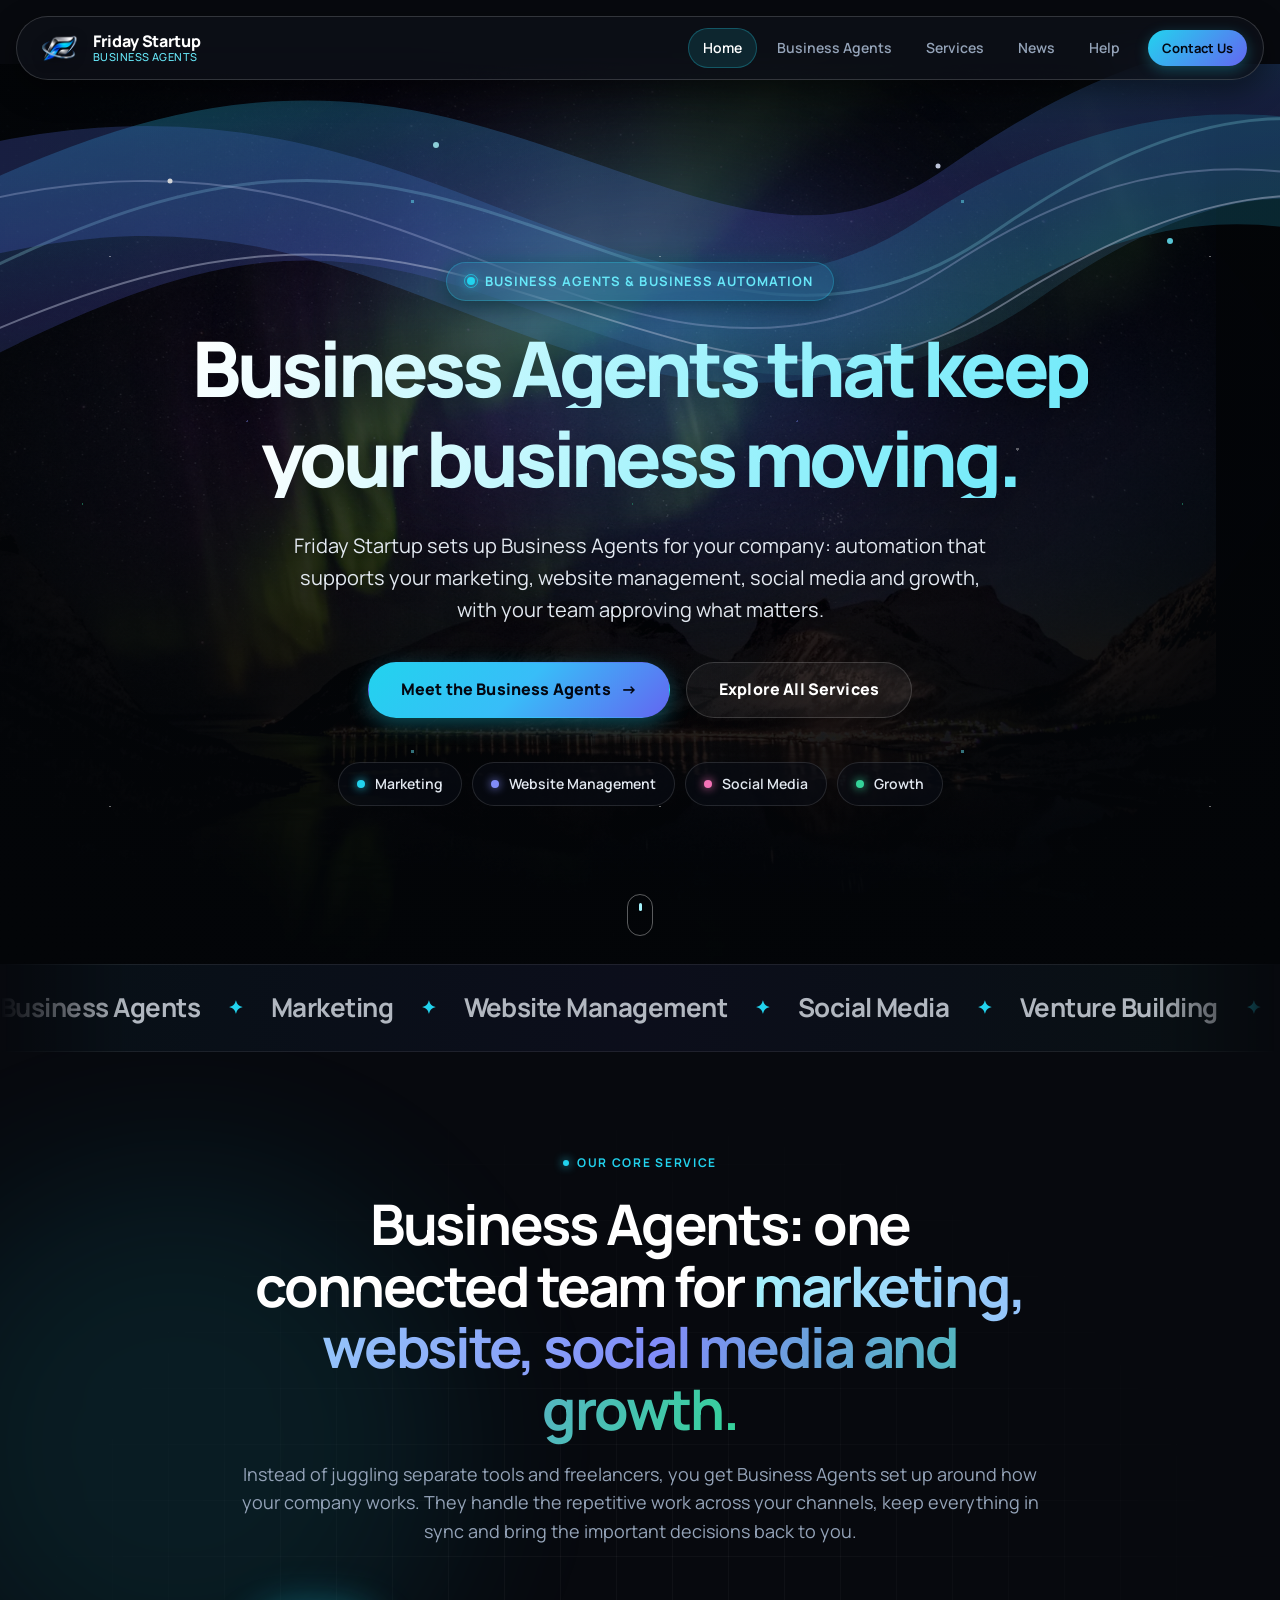
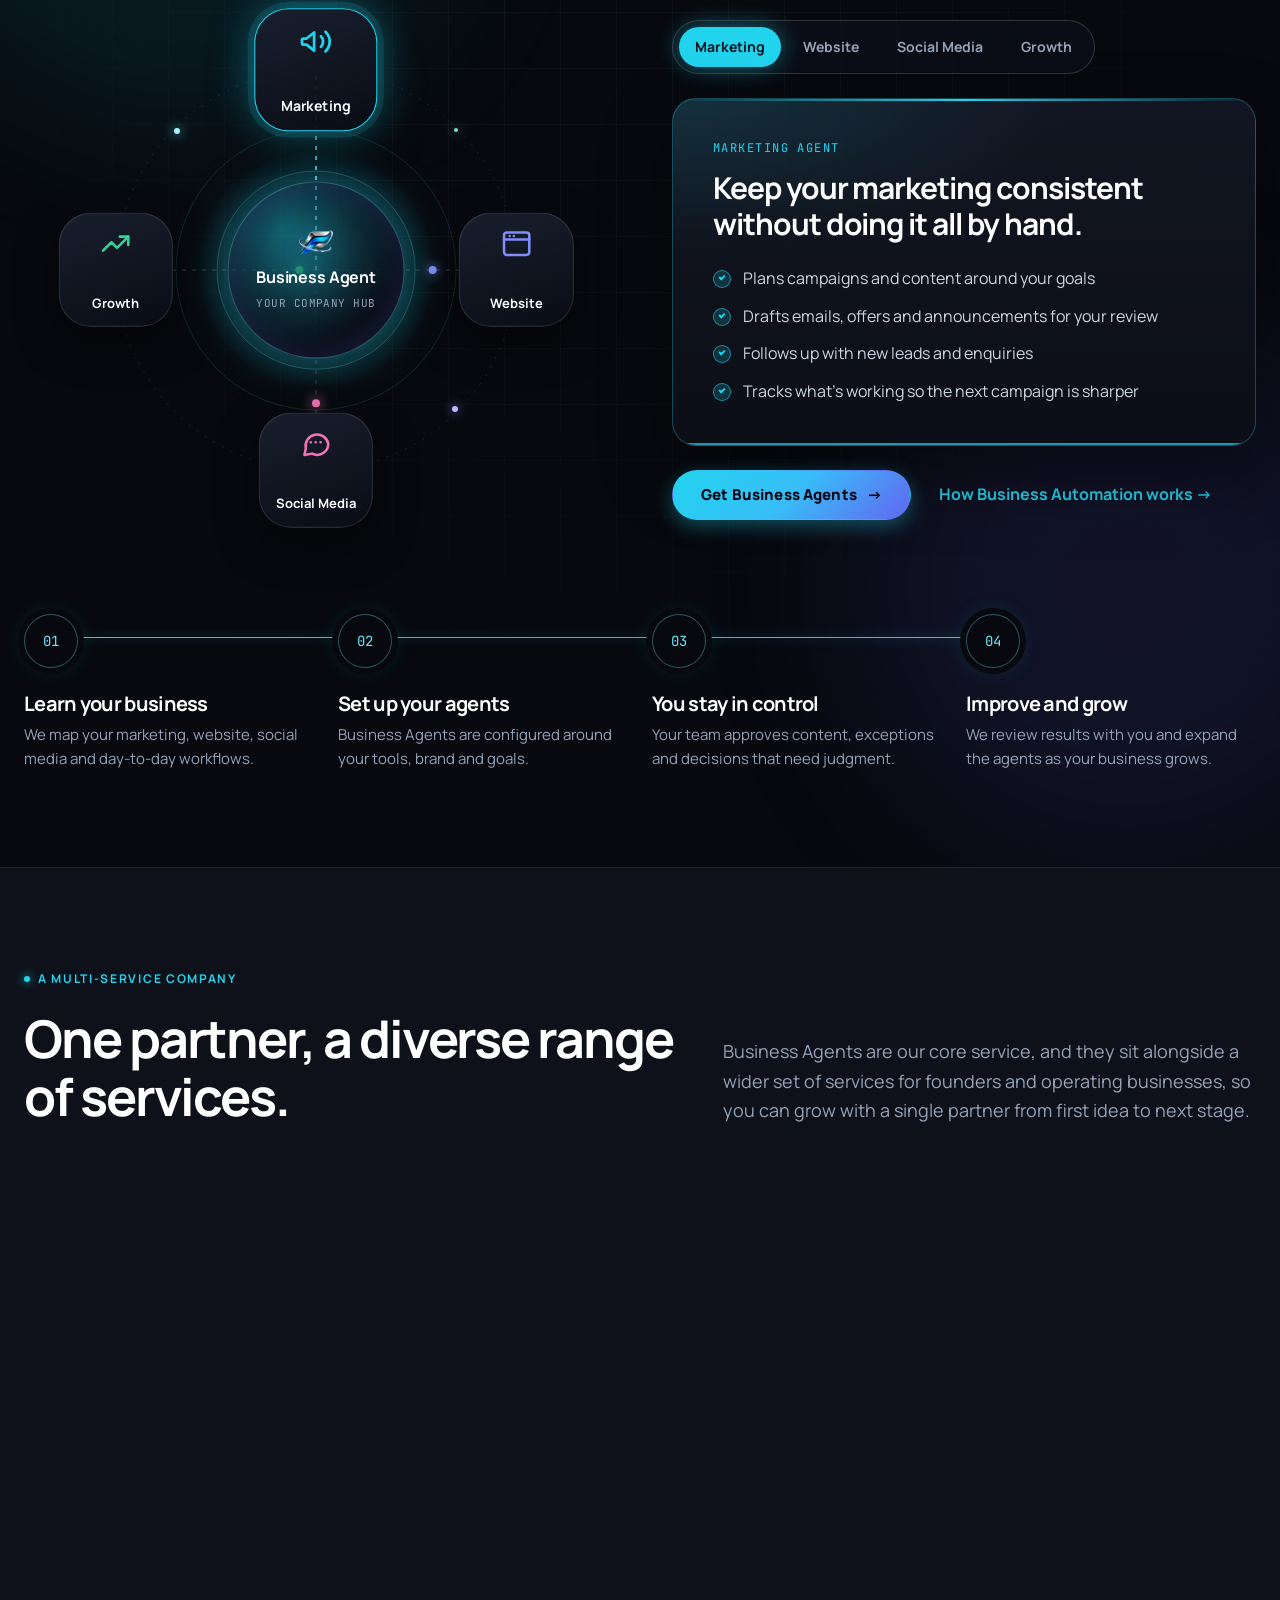
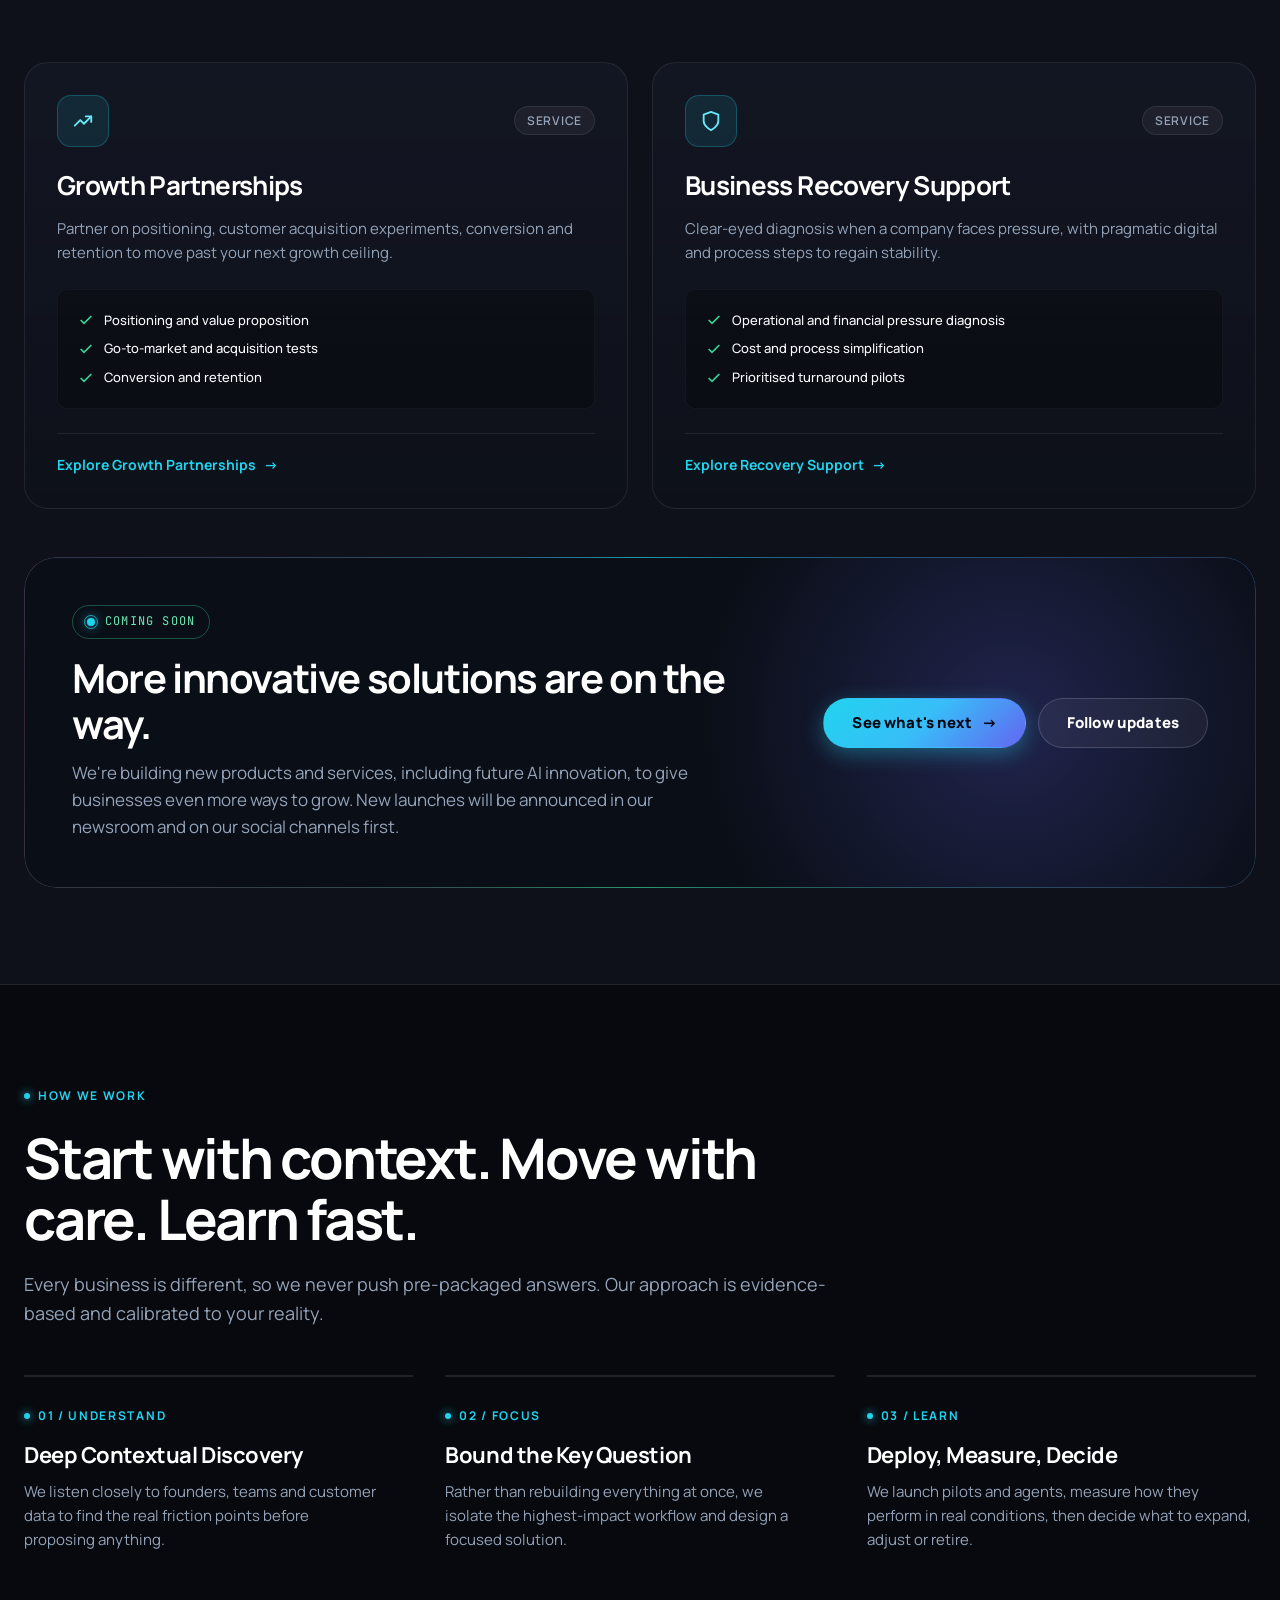
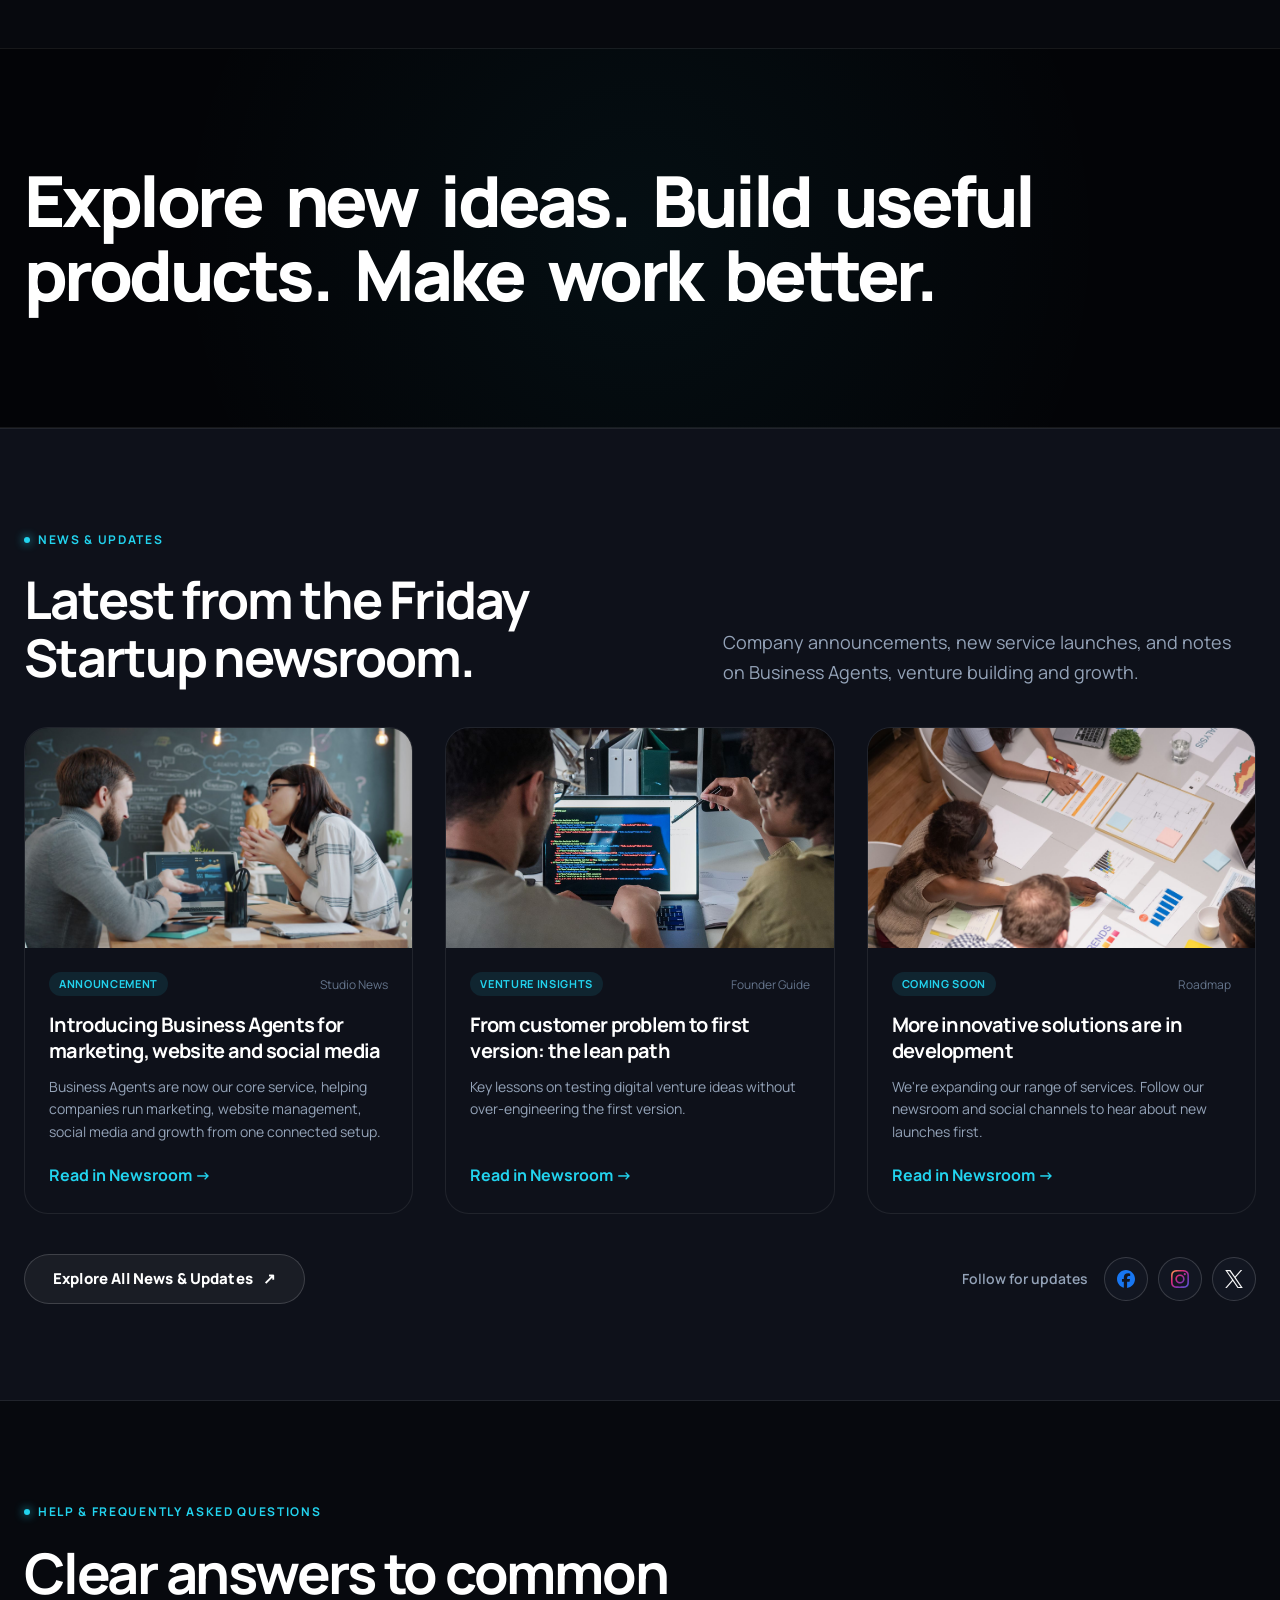
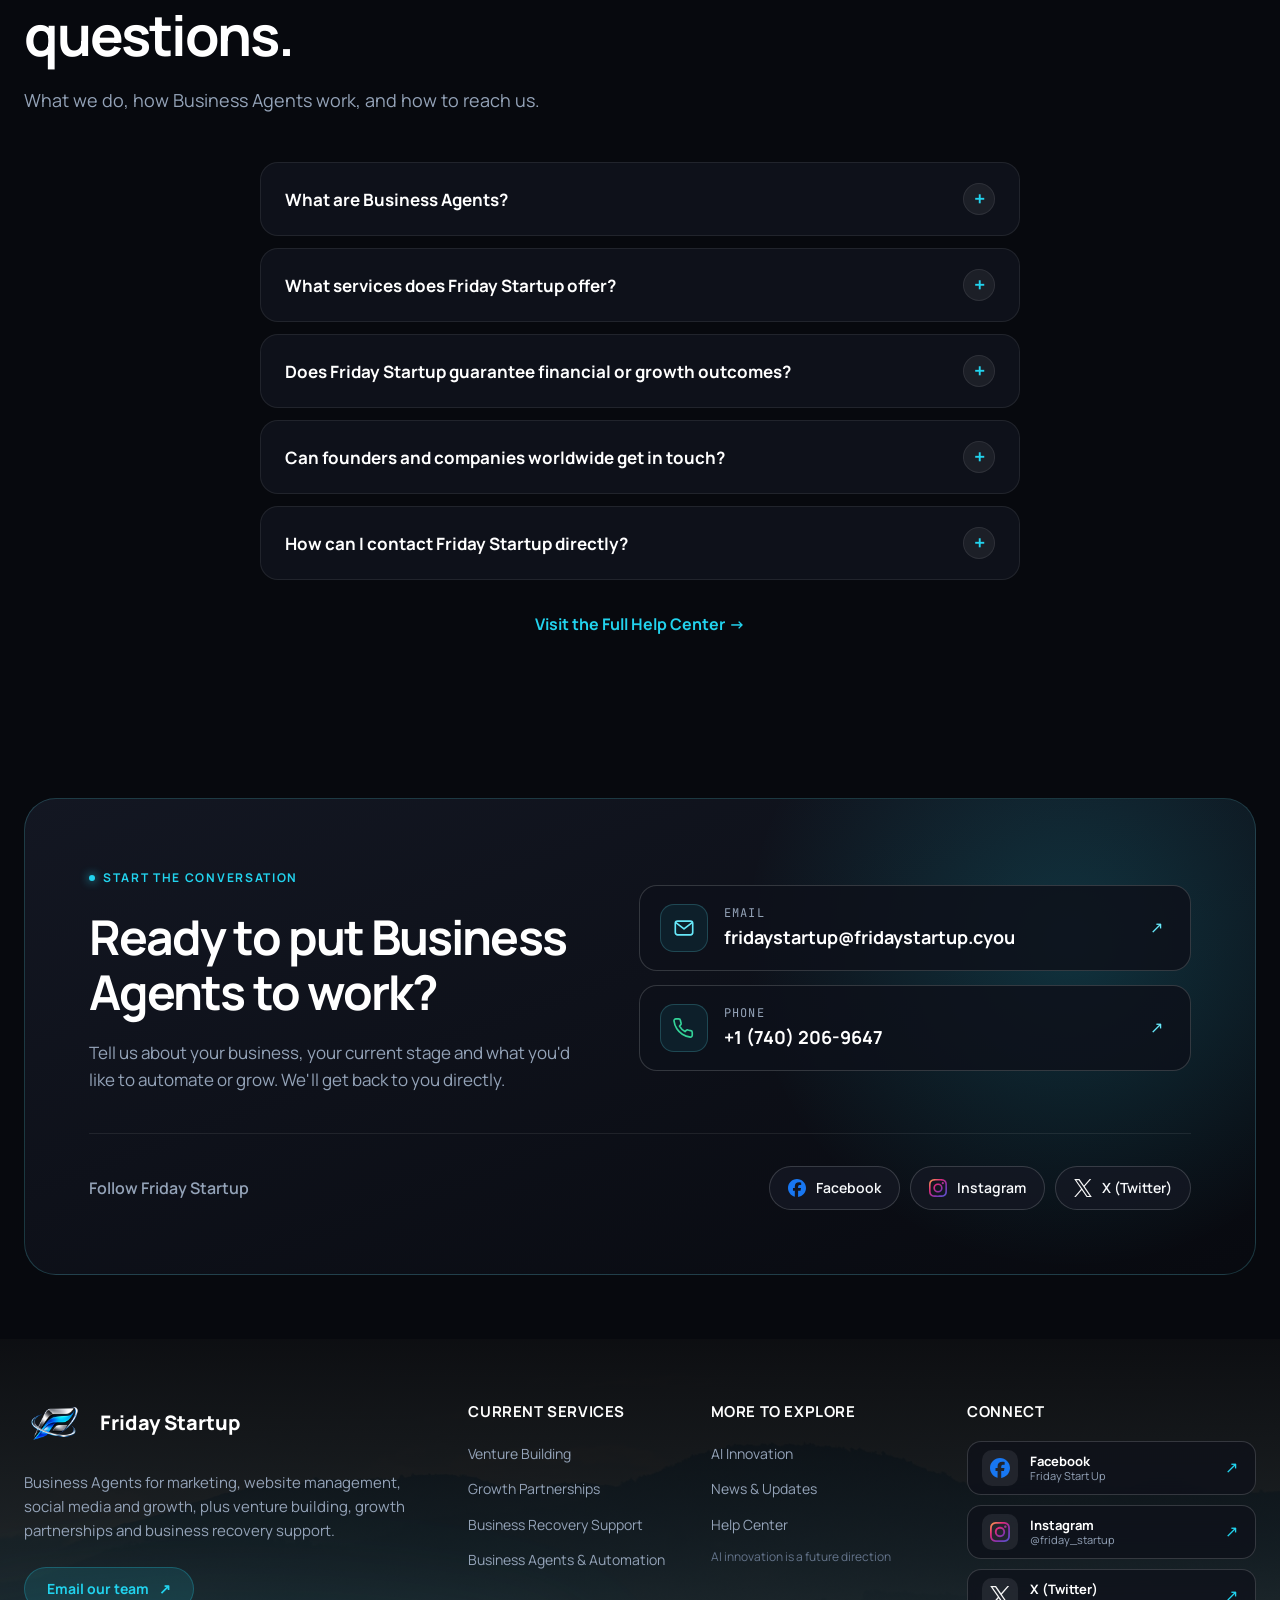
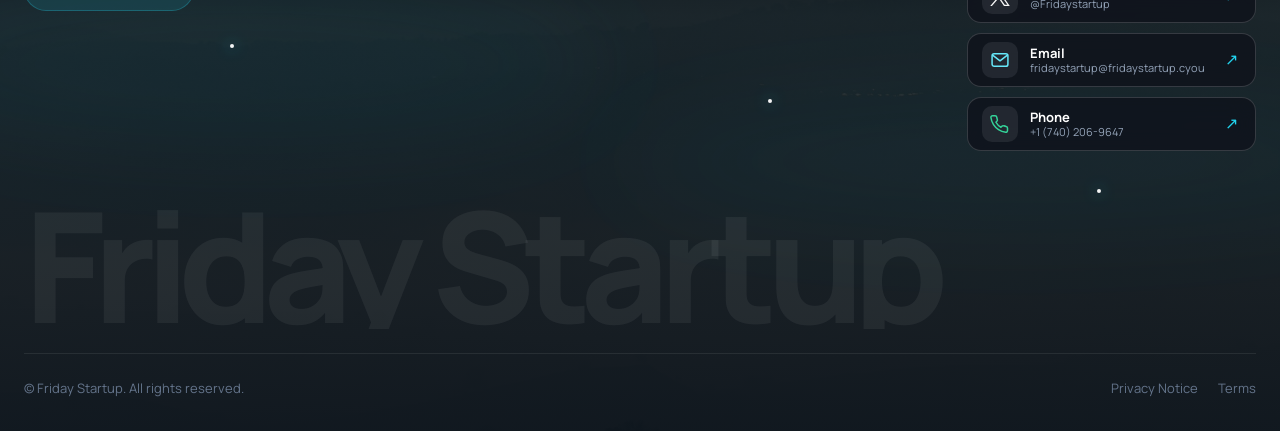
==== index.html @ 99541a72 "Refresh homepage with Business Agents section, premium motion, contact and news updates - New Busine" ====
<!doctype html>
<html lang="en">
<head>
  <meta charset="utf-8">
  <meta name="viewport" content="width=device-width, initial-scale=1">
  <meta name="description" content="Friday Startup provides Business Agents and business automation for marketing, website management, social media and growth, alongside venture building, growth partnerships and business recovery support.">
  <meta name="robots" content="index,follow,max-image-preview:large">
  <meta name="google-site-verification" content="KWip8DbLKK0skd1-gpp5TCPosyaiPIX7S8q-5PVyUa8" />
  <link rel="canonical" href="https://www.fridaystartup.cyou/">
  <link rel="icon" type="image/png" sizes="512x512" href="/assets/friday-startup-favicon-512.png">
  <link rel="preload" as="image" href="/assets/friday-startup-aurora-horizon.webp">
  <link rel="stylesheet" href="/assets/css/site.css">
  <link rel="stylesheet" href="/assets/css/aurora-hero.css">
  <link rel="stylesheet" href="/assets/css/premium.css">
  <title>Friday Startup | Business Agents, Automation and Growth Services</title>
  
  <meta property="og:type" content="website">
  <meta property="og:site_name" content="Friday Startup">
  <meta property="og:title" content="Friday Startup | Business Agents, Automation and Growth Services">
  <meta property="og:description" content="Friday Startup provides Business Agents and business automation for marketing, website management, social media and growth, alongside venture building, growth partnerships and business recovery support.">
  <meta property="og:url" content="https://www.fridaystartup.cyou/">
  <meta property="og:image" content="https://www.fridaystartup.cyou/assets/friday-startup-aurora-horizon.webp">
  <meta property="og:image:width" content="1920">
  <meta property="og:image:height" content="1280">
  <meta property="og:image:alt" content="Aurora horizon over snow mountain landscape at night">
  
  <meta name="twitter:card" content="summary_large_image">
  <meta name="twitter:title" content="Friday Startup | Business Agents, Automation and Growth Services">
  <meta name="twitter:description" content="Friday Startup provides Business Agents and business automation for marketing, website management, social media and growth, alongside venture building, growth partnerships and business recovery support.">
  <meta name="twitter:image" content="https://www.fridaystartup.cyou/assets/friday-startup-aurora-horizon.webp">

  <script type="application/ld+json">
  {
    "@context": "https://schema.org",
    "@type": "Organization",
    "@id": "https://www.fridaystartup.cyou/#organization",
    "name": "Friday Startup",
    "url": "https://www.fridaystartup.cyou/",
    "logo": "https://www.fridaystartup.cyou/assets/friday-startup-emblem-lossless.webp",
    "email": "fridaystartup@fridaystartup.cyou",
    "telephone": "+1-740-206-9647",
    "sameAs": [
      "https://www.facebook.com/share/1BN3iJyHXs/",
      "https://instagram.com/friday_startup?obrf=MWU1YmhocDRiYWo2aw%3D%3D",
      "https://x.com/Fridaystartup"
    ],
    "description": "Friday Startup is a multi-service company. Its core service is Business Agents and business automation for marketing, website management, social media and growth. It also offers venture building, growth partnerships and business recovery support, and is developing more innovative solutions including AI innovation."
  }
  </script>
  <script type="application/ld+json">
  {
    "@context": "https://schema.org",
    "@type": "WebSite",
    "@id": "https://www.fridaystartup.cyou/#website",
    "url": "https://www.fridaystartup.cyou/",
    "name": "Friday Startup",
    "publisher": {"@id": "https://www.fridaystartup.cyou/#organization"}
  }
  </script>
</head>
<body>
  <a class="skip-link" href="#main">Skip to main content</a>

  <div class="scroll-progress" aria-hidden="true"><span data-scroll-progress></span></div>

  <!-- Floating Sticky Navigation -->
  <header class="site-header" data-site-header>
    <a class="brand" href="/" aria-label="Friday Startup home">
      <img class="brand-mark" src="/assets/friday-startup-emblem-lossless.webp" width="48" height="32" alt="Friday Startup Logo">
      <span class="brand-copy">
        <span class="brand-name">Friday Startup</span>
        <span class="brand-note">Business Agents</span>
      </span>
    </a>

    <button class="menu-toggle" type="button" aria-label="Open navigation" aria-expanded="false" aria-controls="primary-nav">
      <span class="menu-lines" aria-hidden="true"></span>
    </button>

    <nav class="site-nav" id="primary-nav" aria-label="Primary navigation">
      <a href="/" aria-current="page">Home</a>
      <a href="#business-agents">Business Agents</a>
      <a href="#what-we-do">Services</a>
      <a href="#news">News</a>
      <a href="/help/">Help</a>
      <a class="nav-cta-btn" href="#contact">Contact Us</a>
    </nav>
  </header>

  <main id="main">
    <!-- Cinematic Aurora Hero -->
    <section class="approved-hero aurora-hero" aria-labelledby="home-hero-title">
      <div class="aurora-scene" aria-hidden="true">
        <img class="aurora-photo" src="/assets/friday-startup-aurora-horizon.webp" width="1920" height="1280" alt="" fetchpriority="high" decoding="async">
        <span class="aurora-shade"></span>
        <span class="aurora-glow-orb"></span>
        <span class="aurora-ambient-particles"></span>
        <svg class="aurora-art" viewBox="0 0 1440 900" preserveAspectRatio="xMidYMid slice" focusable="false">
          <defs>
            <linearGradient id="auroraGrad1" x1="0%" y1="0%" x2="100%" y2="100%">
              <stop offset="0%" stop-color="#22d3ee" stop-opacity="0.35"/>
              <stop offset="50%" stop-color="#6366f1" stop-opacity="0.25"/>
              <stop offset="100%" stop-color="#34d399" stop-opacity="0.15"/>
            </linearGradient>
            <linearGradient id="auroraGrad2" x1="0%" y1="0%" x2="100%" y2="0%">
              <stop offset="0%" stop-color="#6366f1" stop-opacity="0.3"/>
              <stop offset="100%" stop-color="#22d3ee" stop-opacity="0.2"/>
            </linearGradient>
          </defs>
          <g class="aurora-ribbon aurora-ribbon--one" fill="none">
            <path d="M-90 286C145 162 302 82 508 131s368 176 565 38 335-139 456-68" stroke="url(#auroraGrad1)" stroke-width="160" stroke-linecap="round"/>
            <path d="M-90 286C145 162 302 82 508 131s368 176 565 38 335-139 456-68" stroke="#a5f3fc" stroke-opacity="0.3" stroke-width="3" stroke-linecap="round"/>
          </g>
          <g class="aurora-ribbon aurora-ribbon--two" fill="none">
            <path d="M-110 190C150 92 298 102 478 165s354 166 550 38 339-115 520-49" stroke="url(#auroraGrad2)" stroke-width="110" stroke-linecap="round"/>
            <path d="M-110 190C150 92 298 102 478 165s354 166 550 38 339-115 520-49" stroke="#c7d2fe" stroke-opacity="0.35" stroke-width="2" stroke-linecap="round"/>
          </g>
          <g class="aurora-thread" fill="none">
            <path d="M-80 338C188 205 343 158 548 213s351 143 539 25 302-126 450-83" stroke="#e0e7ff" stroke-opacity="0.45" stroke-width="2" stroke-linecap="round"/>
          </g>
          <circle class="aurora-star aurora-star--one" cx="250" cy="117" r="2.5" fill="#f8fafc"/>
          <circle class="aurora-star aurora-star--two" cx="516" cy="81" r="3" fill="#a5f3fc"/>
          <circle class="aurora-star aurora-star--three" cx="1018" cy="102" r="2.5" fill="#e0e7ff"/>
          <circle class="aurora-star aurora-star--four" cx="1250" cy="177" r="3" fill="#67e8f9"/>
        </svg>
      </div>

      <div class="aurora-copy hero-intro">
        <div class="aurora-badge hero-rise" style="--d:0">
          <span class="aurora-badge__dot"></span>
          <span>Business Agents &amp; Business Automation</span>
        </div>
        <h1 class="hero-title" id="home-hero-title">
          <span class="hero-line"><span class="hero-rise text-gradient-accent" style="--d:1">Business Agents that keep</span></span>
          <span class="hero-line"><span class="hero-rise text-gradient-accent" style="--d:2">your business moving.</span></span>
        </h1>
        <p class="aurora-lede hero-rise" style="--d:3">
          Friday Startup sets up Business Agents for your company: automation that supports your marketing, website management, social media and growth, with your team approving what matters.
        </p>
        <div class="aurora-actions hero-rise" style="--d:4">
          <a class="button aurora-cta magnetic" href="#business-agents">
            <span>Meet the Business Agents</span>
            <span aria-hidden="true">→</span>
          </a>
          <a class="button button--quiet aurora-cta" href="#what-we-do">
            <span>Explore All Services</span>
          </a>
        </div>

        <ul class="hero-agent-chips hero-rise" style="--d:5" aria-label="Business Agent focus areas">
          <li><span class="chip-dot" style="--c:#22d3ee"></span>Marketing</li>
          <li><span class="chip-dot" style="--c:#818cf8"></span>Website Management</li>
          <li><span class="chip-dot" style="--c:#f472b6"></span>Social Media</li>
          <li><span class="chip-dot" style="--c:#34d399"></span>Growth</li>
        </ul>
      </div>

      <a class="hero-scroll-cue" href="#business-agents" aria-label="Scroll to Business Agents">
        <span></span>
      </a>
    </section>

    <!-- Services marquee -->
    <div class="marquee" aria-hidden="true">
      <div class="marquee__track">
        <span>Business Agents</span><i>✦</i><span>Marketing</span><i>✦</i><span>Website Management</span><i>✦</i><span>Social Media</span><i>✦</i><span>Venture Building</span><i>✦</i><span>Growth Partnerships</span><i>✦</i><span>Business Recovery</span><i>✦</i><span>Business Automation</span><i>✦</i>
        <span>Business Agents</span><i>✦</i><span>Marketing</span><i>✦</i><span>Website Management</span><i>✦</i><span>Social Media</span><i>✦</i><span>Venture Building</span><i>✦</i><span>Growth Partnerships</span><i>✦</i><span>Business Recovery</span><i>✦</i><span>Business Automation</span><i>✦</i>
      </div>
    </div>

    <!-- SECTION: Business Agents (core service) -->
    <section class="section agents-section" id="business-agents" aria-labelledby="agents-title">
      <div class="agents-bg" aria-hidden="true"><span class="agents-bg__glow agents-bg__glow--a"></span><span class="agents-bg__glow agents-bg__glow--b"></span><span class="agents-bg__grid"></span></div>
      <div class="container">
        <div class="section-heading section-heading--center reveal">
          <p class="eyebrow">Our core service</p>
          <h2 id="agents-title">Business Agents: one connected team for <span class="text-gradient-accent">marketing, website, social media and growth.</span></h2>
          <p>
            Instead of juggling separate tools and freelancers, you get Business Agents set up around how your company works. They handle the repetitive work across your channels, keep everything in sync and bring the important decisions back to you.
          </p>
        </div>

        <div class="agents-stage" data-agents>
          <!-- Orbit visual -->
          <div class="agents-orbit reveal" aria-hidden="true">
            <svg class="agents-orbit__lines" viewBox="0 0 520 520" focusable="false">
              <defs>
                <radialGradient id="coreGlow" cx="50%" cy="50%" r="50%">
                  <stop offset="0%" stop-color="#22d3ee" stop-opacity="0.55"/>
                  <stop offset="100%" stop-color="#22d3ee" stop-opacity="0"/>
                </radialGradient>
              </defs>
              <circle cx="260" cy="260" r="120" fill="url(#coreGlow)" class="orbit-core-glow"/>
              <circle cx="260" cy="260" r="200" class="orbit-ring orbit-ring--outer"/>
              <circle cx="260" cy="260" r="140" class="orbit-ring orbit-ring--inner"/>
              <path id="link-0" class="orbit-link" data-link="0" d="M260 260 L260 60"/>
              <path id="link-1" class="orbit-link" data-link="1" d="M260 260 L460 260"/>
              <path id="link-2" class="orbit-link" data-link="2" d="M260 260 L260 460"/>
              <path id="link-3" class="orbit-link" data-link="3" d="M260 260 L60 260"/>
              <circle r="4" class="orbit-pulse" style="--c:#22d3ee"><animateMotion dur="2.6s" repeatCount="indefinite" keyPoints="1;0" keyTimes="0;1" calcMode="linear"><mpath href="#link-0"/></animateMotion></circle>
              <circle r="4" class="orbit-pulse" style="--c:#818cf8"><animateMotion dur="2.6s" begin="0.65s" repeatCount="indefinite"><mpath href="#link-1"/></animateMotion></circle>
              <circle r="4" class="orbit-pulse" style="--c:#f472b6"><animateMotion dur="2.6s" begin="1.3s" repeatCount="indefinite" keyPoints="1;0" keyTimes="0;1" calcMode="linear"><mpath href="#link-2"/></animateMotion></circle>
              <circle r="4" class="orbit-pulse" style="--c:#34d399"><animateMotion dur="2.6s" begin="1.95s" repeatCount="indefinite"><mpath href="#link-3"/></animateMotion></circle>
            </svg>
            <div class="orbit-spinner"><span></span><span></span><span></span></div>
            <div class="orbit-core">
              <img src="/assets/friday-startup-emblem-lossless.webp" width="60" height="40" alt="">
              <strong>Business Agent</strong>
              <span>Your company hub</span>
            </div>
            <button type="button" class="orbit-node orbit-node--top" data-agent-node="0" tabindex="-1" style="--c:#22d3ee">
              <svg viewBox="0 0 24 24"><path d="M3 11v2a1 1 0 0 0 1 1h2l5 4V6L6 10H4a1 1 0 0 0-1 1z"/><path d="M15.5 8.5a5 5 0 0 1 0 7M18.5 5.5a9 9 0 0 1 0 13"/></svg>
              <span>Marketing</span>
            </button>
            <button type="button" class="orbit-node orbit-node--right" data-agent-node="1" tabindex="-1" style="--c:#818cf8">
              <svg viewBox="0 0 24 24"><rect x="3" y="4" width="18" height="16" rx="2"/><path d="M3 9h18M7 6.5h.01M10 6.5h.01"/></svg>
              <span>Website</span>
            </button>
            <button type="button" class="orbit-node orbit-node--bottom" data-agent-node="2" tabindex="-1" style="--c:#f472b6">
              <svg viewBox="0 0 24 24"><path d="M21 12a8 8 0 0 1-11.6 7.1L4 20l1-4.6A8 8 0 1 1 21 12z"/><path d="M8.5 11h.01M12 11h.01M15.5 11h.01"/></svg>
              <span>Social Media</span>
            </button>
            <button type="button" class="orbit-node orbit-node--left" data-agent-node="3" tabindex="-1" style="--c:#34d399">
              <svg viewBox="0 0 24 24"><path d="M3 17l6-6 4 4 8-8"/><path d="M15 7h6v6"/></svg>
              <span>Growth</span>
            </button>
          </div>

          <!-- Agent detail tabs -->
          <div class="agents-panel reveal">
            <div class="agents-tabs" role="tablist" aria-label="Business Agent types">
              <button type="button" role="tab" id="agent-tab-0" aria-controls="agent-panel-0" aria-selected="true" data-agent-tab="0" style="--c:#22d3ee">Marketing</button>
              <button type="button" role="tab" id="agent-tab-1" aria-controls="agent-panel-1" aria-selected="false" tabindex="-1" data-agent-tab="1" style="--c:#818cf8">Website</button>
              <button type="button" role="tab" id="agent-tab-2" aria-controls="agent-panel-2" aria-selected="false" tabindex="-1" data-agent-tab="2" style="--c:#f472b6">Social Media</button>
              <button type="button" role="tab" id="agent-tab-3" aria-controls="agent-panel-3" aria-selected="false" tabindex="-1" data-agent-tab="3" style="--c:#34d399">Growth</button>
            </div>

            <div class="agents-cards">
              <article class="agent-card is-active" role="tabpanel" id="agent-panel-0" aria-labelledby="agent-tab-0" data-agent-panel="0" style="--c:#22d3ee">
                <p class="agent-card__kicker">Marketing Agent</p>
                <h3>Keep your marketing consistent without doing it all by hand.</h3>
                <ul>
                  <li>Plans campaigns and content around your goals</li>
                  <li>Drafts emails, offers and announcements for your review</li>
                  <li>Follows up with new leads and enquiries</li>
                  <li>Tracks what's working so the next campaign is sharper</li>
                </ul>
              </article>
              <article class="agent-card" role="tabpanel" id="agent-panel-1" aria-labelledby="agent-tab-1" data-agent-panel="1" style="--c:#818cf8" hidden>
                <p class="agent-card__kicker">Website Agent</p>
                <h3>A website that stays current, fast and ready for customers.</h3>
                <ul>
                  <li>Keeps pages, offers and business details up to date</li>
                  <li>Publishes news, updates and new content</li>
                  <li>Routes website enquiries to the right person</li>
                  <li>Watches for broken pages and performance issues</li>
                </ul>
              </article>
              <article class="agent-card" role="tabpanel" id="agent-panel-2" aria-labelledby="agent-tab-2" data-agent-panel="2" style="--c:#f472b6" hidden>
                <p class="agent-card__kicker">Social Media Agent</p>
                <h3>Show up on every platform, on schedule and on brand.</h3>
                <ul>
                  <li>Prepares and schedules posts across your platforms</li>
                  <li>Keeps your voice and visuals consistent</li>
                  <li>Flags comments and messages that need a reply</li>
                  <li>Summarises engagement in plain language</li>
                </ul>
              </article>
              <article class="agent-card" role="tabpanel" id="agent-panel-3" aria-labelledby="agent-tab-3" data-agent-panel="3" style="--c:#34d399" hidden>
                <p class="agent-card__kicker">Growth Agent</p>
                <h3>Connect everything so your business can keep growing.</h3>
                <ul>
                  <li>Brings marketing, website and social activity into one view</li>
                  <li>Spots repetitive work that can be automated next</li>
                  <li>Prepares regular reports for decision-making</li>
                  <li>Helps you test new channels and ideas with care</li>
                </ul>
              </article>
            </div>

            <div class="agents-panel__foot">
              <a class="button magnetic" href="#contact"><span>Get Business Agents</span><span aria-hidden="true">→</span></a>
              <a class="text-link" href="/business-automation/">How Business Automation works →</a>
            </div>
          </div>
        </div>

        <!-- How it works -->
        <div class="agents-steps" data-steps>
          <div class="agents-steps__line" aria-hidden="true"><span></span></div>
          <article class="agents-step reveal" style="--i:0">
            <span class="agents-step__num">01</span>
            <h3>Learn your business</h3>
            <p>We map your marketing, website, social media and day-to-day workflows.</p>
          </article>
          <article class="agents-step reveal" style="--i:1">
            <span class="agents-step__num">02</span>
            <h3>Set up your agents</h3>
            <p>Business Agents are configured around your tools, brand and goals.</p>
          </article>
          <article class="agents-step reveal" style="--i:2">
            <span class="agents-step__num">03</span>
            <h3>You stay in control</h3>
            <p>Your team approves content, exceptions and decisions that need judgment.</p>
          </article>
          <article class="agents-step reveal" style="--i:3">
            <span class="agents-step__num">04</span>
            <h3>Improve and grow</h3>
            <p>We review results with you and expand the agents as your business grows.</p>
          </article>
        </div>
      </div>
    </section>

    <!-- SECTION: Diverse services -->
    <section class="section section--surface" id="what-we-do" aria-labelledby="services-title">
      <div class="container">
        <div class="intro-copy reveal">
          <div>
            <p class="eyebrow">A multi-service company</p>
            <h2 id="services-title">One partner, a diverse range of services.</h2>
          </div>
          <p>
            Business Agents are our core service, and they sit alongside a wider set of services for founders and operating businesses, so you can grow with a single partner from first idea to next stage.
          </p>
        </div>

        <div class="what-we-do-grid">
          <article class="work-card work-card--featured spotlight reveal" style="--i:0">
            <div class="work-card__header">
              <div class="work-card__icon" aria-hidden="true">
                <svg width="22" height="22" viewBox="0 0 24 24" fill="none" stroke="currentColor" stroke-width="2" stroke-linecap="round" stroke-linejoin="round"><path d="M13 2 3 14h9l-1 8 10-12h-9l1-8z"/></svg>
              </div>
              <span class="work-card__badge work-card__badge--core">Core Service</span>
            </div>
            <h3>Business Agents &amp; Automation</h3>
            <p>
              Business Agents for marketing, website management, social media and growth, scoped around your workflows with people involved in decisions that need judgment.
            </p>
            <div class="work-card__deliverables">
              <div class="work-card__deliverable-item"><svg width="16" height="16" viewBox="0 0 24 24" fill="none" stroke="currentColor" stroke-width="2.5"><polyline points="20 6 9 17 4 12"/></svg><span>Marketing, website and social media agents</span></div>
              <div class="work-card__deliverable-item"><svg width="16" height="16" viewBox="0 0 24 24" fill="none" stroke="currentColor" stroke-width="2.5"><polyline points="20 6 9 17 4 12"/></svg><span>Workflow automation with human review</span></div>
              <div class="work-card__deliverable-item"><svg width="16" height="16" viewBox="0 0 24 24" fill="none" stroke="currentColor" stroke-width="2.5"><polyline points="20 6 9 17 4 12"/></svg><span>Ongoing improvement as you grow</span></div>
            </div>
            <a class="work-card__action" href="/business-automation/"><span>Explore Business Automation</span><span aria-hidden="true">→</span></a>
          </article>

          <article class="work-card spotlight reveal" style="--i:1">
            <div class="work-card__header">
              <div class="work-card__icon" aria-hidden="true">
                <svg width="22" height="22" viewBox="0 0 24 24" fill="none" stroke="currentColor" stroke-width="2" stroke-linecap="round" stroke-linejoin="round"><path d="M4.5 16.5c-1.5 1.3-2 5-2 5s3.7-.5 5-2c.7-.8.7-2.1-.1-2.9a2.2 2.2 0 0 0-2.9-.1z"/><path d="m12 15-3-3a22 22 0 0 1 2-4A12.9 12.9 0 0 1 22 2c0 2.7-.8 7.5-6 11a22.4 22.4 0 0 1-4 2z"/></svg>
              </div>
              <span class="work-card__badge">Service</span>
            </div>
            <h3>Venture Building</h3>
            <p>Turn ideas into validated digital products, starting with real customer problems and a lean first version.</p>
            <div class="work-card__deliverables">
              <div class="work-card__deliverable-item"><svg width="16" height="16" viewBox="0 0 24 24" fill="none" stroke="currentColor" stroke-width="2.5"><polyline points="20 6 9 17 4 12"/></svg><span>Customer problem discovery</span></div>
              <div class="work-card__deliverable-item"><svg width="16" height="16" viewBox="0 0 24 24" fill="none" stroke="currentColor" stroke-width="2.5"><polyline points="20 6 9 17 4 12"/></svg><span>MVP prototyping and architecture</span></div>
              <div class="work-card__deliverable-item"><svg width="16" height="16" viewBox="0 0 24 24" fill="none" stroke="currentColor" stroke-width="2.5"><polyline points="20 6 9 17 4 12"/></svg><span>Launch and iteration roadmap</span></div>
            </div>
            <a class="work-card__action" href="/venture-building/"><span>Explore Venture Building</span><span aria-hidden="true">→</span></a>
          </article>

          <article class="work-card spotlight reveal" style="--i:2">
            <div class="work-card__header">
              <div class="work-card__icon" aria-hidden="true">
                <svg width="22" height="22" viewBox="0 0 24 24" fill="none" stroke="currentColor" stroke-width="2" stroke-linecap="round" stroke-linejoin="round"><path d="M3 17l6-6 4 4 8-8"/><path d="M15 7h6v6"/></svg>
              </div>
              <span class="work-card__badge">Service</span>
            </div>
            <h3>Growth Partnerships</h3>
            <p>Partner on positioning, customer acquisition experiments, conversion and retention to move past your next growth ceiling.</p>
            <div class="work-card__deliverables">
              <div class="work-card__deliverable-item"><svg width="16" height="16" viewBox="0 0 24 24" fill="none" stroke="currentColor" stroke-width="2.5"><polyline points="20 6 9 17 4 12"/></svg><span>Positioning and value proposition</span></div>
              <div class="work-card__deliverable-item"><svg width="16" height="16" viewBox="0 0 24 24" fill="none" stroke="currentColor" stroke-width="2.5"><polyline points="20 6 9 17 4 12"/></svg><span>Go-to-market and acquisition tests</span></div>
              <div class="work-card__deliverable-item"><svg width="16" height="16" viewBox="0 0 24 24" fill="none" stroke="currentColor" stroke-width="2.5"><polyline points="20 6 9 17 4 12"/></svg><span>Conversion and retention</span></div>
            </div>
            <a class="work-card__action" href="/growth-partnerships/"><span>Explore Growth Partnerships</span><span aria-hidden="true">→</span></a>
          </article>

          <article class="work-card spotlight reveal" style="--i:3">
            <div class="work-card__header">
              <div class="work-card__icon" aria-hidden="true">
                <svg width="22" height="22" viewBox="0 0 24 24" fill="none" stroke="currentColor" stroke-width="2" stroke-linecap="round" stroke-linejoin="round"><path d="M12 22s8-4 8-10V5l-8-3-8 3v7c0 6 8 10 8 10z"/></svg>
              </div>
              <span class="work-card__badge">Service</span>
            </div>
            <h3>Business Recovery Support</h3>
            <p>Clear-eyed diagnosis when a company faces pressure, with pragmatic digital and process steps to regain stability.</p>
            <div class="work-card__deliverables">
              <div class="work-card__deliverable-item"><svg width="16" height="16" viewBox="0 0 24 24" fill="none" stroke="currentColor" stroke-width="2.5"><polyline points="20 6 9 17 4 12"/></svg><span>Operational and financial pressure diagnosis</span></div>
              <div class="work-card__deliverable-item"><svg width="16" height="16" viewBox="0 0 24 24" fill="none" stroke="currentColor" stroke-width="2.5"><polyline points="20 6 9 17 4 12"/></svg><span>Cost and process simplification</span></div>
              <div class="work-card__deliverable-item"><svg width="16" height="16" viewBox="0 0 24 24" fill="none" stroke="currentColor" stroke-width="2.5"><polyline points="20 6 9 17 4 12"/></svg><span>Prioritised turnaround pilots</span></div>
            </div>
            <a class="work-card__action" href="/business-recovery/"><span>Explore Recovery Support</span><span aria-hidden="true">→</span></a>
          </article>
        </div>

        <!-- Future solutions -->
        <div class="future-band reveal">
          <div class="future-band__glow" aria-hidden="true"></div>
          <div class="future-band__copy">
            <p class="future-band__badge"><span class="aurora-badge__dot"></span>Coming soon</p>
            <h3>More innovative solutions are on the way.</h3>
            <p>We're building new products and services, including future AI innovation, to give businesses even more ways to grow. New launches will be announced in our newsroom and on our social channels first.</p>
          </div>
          <div class="future-band__actions">
            <a class="button magnetic" href="/ai-innovation/"><span>See what's next</span><span aria-hidden="true">→</span></a>
            <a class="button button--quiet" href="#news"><span>Follow updates</span></a>
          </div>
        </div>
      </div>
    </section>

    <!-- SECTION: Approach & How We Work -->
    <section class="section" id="approach">
      <div class="container">
        <div class="section-heading reveal">
          <p class="eyebrow">How we work</p>
          <h2>Start with context. Move with care. Learn fast.</h2>
          <p>
            Every business is different, so we never push pre-packaged answers. Our approach is evidence-based and calibrated to your reality.
          </p>
        </div>

        <div class="steps-grid">
          <article class="step-card spotlight reveal" style="--i:0">
            <span class="eyebrow">01 / Understand</span>
            <h3>Deep Contextual Discovery</h3>
            <p>We listen closely to founders, teams and customer data to find the real friction points before proposing anything.</p>
          </article>
          <article class="step-card spotlight reveal" style="--i:1">
            <span class="eyebrow">02 / Focus</span>
            <h3>Bound the Key Question</h3>
            <p>Rather than rebuilding everything at once, we isolate the highest-impact workflow and design a focused solution.</p>
          </article>
          <article class="step-card spotlight reveal" style="--i:2">
            <span class="eyebrow">03 / Learn</span>
            <h3>Deploy, Measure, Decide</h3>
            <p>We launch pilots and agents, measure how they perform in real conditions, then decide what to expand, adjust or retire.</p>
          </article>
        </div>
      </div>
    </section>

    <!-- SECTION: Tagline Stage -->
    <section class="tagline-stage" aria-label="Friday Startup ethos">
      <div class="container">
        <p class="tagline" aria-label="Explore new ideas. Build useful products. Make work better.">
          <span class="tag-word" data-word>Explore</span>
          <span class="tag-word" data-word>new</span>
          <span class="tag-word" data-word>ideas.</span>
          <span class="tag-word" data-word>Build</span>
          <span class="tag-word" data-word>useful</span>
          <span class="tag-word" data-word>products.</span>
          <span class="tag-word" data-word>Make</span>
          <span class="tag-word" data-word>work</span>
          <span class="tag-word" data-word>better.</span>
        </p>
      </div>
    </section>

    <!-- SECTION: News & Updates -->
    <section class="section section--surface" id="news">
      <div class="container">
        <div class="intro-copy reveal">
          <div>
            <p class="eyebrow">News &amp; Updates</p>
            <h2>Latest from the Friday Startup newsroom.</h2>
          </div>
          <p>
            Company announcements, new service launches, and notes on Business Agents, venture building and growth.
          </p>
        </div>

        <div class="news-grid">
          <article class="news-card spotlight reveal" data-category="announcements" style="--i:0">
            <div class="news-card__thumb">
              <img src="/assets/growth-partnership.jpg" alt="Team planning business workflows together" loading="lazy" width="1600" height="900">
            </div>
            <div class="news-card__body">
              <div class="news-card__meta">
                <span class="news-card__tag">Announcement</span>
                <span class="news-card__date">Studio News</span>
              </div>
              <h3>Introducing Business Agents for marketing, website and social media</h3>
              <p>Business Agents are now our core service, helping companies run marketing, website management, social media and growth from one connected setup.</p>
              <div class="news-card__footer">
                <a class="text-link" href="/news.html">Read in Newsroom →</a>
              </div>
            </div>
          </article>

          <article class="news-card spotlight reveal" data-category="insights" style="--i:1">
            <div class="news-card__thumb">
              <img src="/assets/product-building.jpg" alt="Venture building session" loading="lazy" width="1600" height="900">
            </div>
            <div class="news-card__body">
              <div class="news-card__meta">
                <span class="news-card__tag">Venture Insights</span>
                <span class="news-card__date">Founder Guide</span>
              </div>
              <h3>From customer problem to first version: the lean path</h3>
              <p>Key lessons on testing digital venture ideas without over-engineering the first version.</p>
              <div class="news-card__footer">
                <a class="text-link" href="/news.html">Read in Newsroom →</a>
              </div>
            </div>
          </article>

          <article class="news-card spotlight reveal" data-category="announcements" style="--i:2">
            <div class="news-card__thumb">
              <img src="/assets/venture-workshop.jpg" alt="Team workshop planning new solutions" loading="lazy" width="1600" height="900">
            </div>
            <div class="news-card__body">
              <div class="news-card__meta">
                <span class="news-card__tag">Coming Soon</span>
                <span class="news-card__date">Roadmap</span>
              </div>
              <h3>More innovative solutions are in development</h3>
              <p>We're expanding our range of services. Follow our newsroom and social channels to hear about new launches first.</p>
              <div class="news-card__footer">
                <a class="text-link" href="/news.html">Read in Newsroom →</a>
              </div>
            </div>
          </article>
        </div>

        <div class="news-follow reveal">
          <a class="button button--quiet" href="/news.html">
            <span>Explore All News &amp; Updates</span>
            <span aria-hidden="true">↗</span>
          </a>
          <div class="news-follow__social">
            <span>Follow for updates</span>
            <a class="social-pill" href="https://www.facebook.com/share/1BN3iJyHXs/" target="_blank" rel="noopener noreferrer" aria-label="Friday Startup on Facebook"><img src="/assets/social-facebook.svg" width="18" height="18" alt=""></a>
            <a class="social-pill" href="https://instagram.com/friday_startup?obrf=MWU1YmhocDRiYWo2aw%3D%3D" target="_blank" rel="noopener noreferrer" aria-label="Friday Startup on Instagram"><img src="/assets/social-instagram.svg" width="18" height="18" alt=""></a>
            <a class="social-pill" href="https://x.com/Fridaystartup" target="_blank" rel="noopener noreferrer" aria-label="Friday Startup on X"><img src="/assets/social-x.svg" width="18" height="18" alt=""></a>
          </div>
        </div>
      </div>
    </section>

    <!-- SECTION: Help Center & FAQ Teaser -->
    <section class="section" id="help">
      <div class="container">
        <div class="section-heading reveal">
          <p class="eyebrow">Help &amp; Frequently Asked Questions</p>
          <h2>Clear answers to common questions.</h2>
          <p>
            What we do, how Business Agents work, and how to reach us.
          </p>
        </div>

        <div class="faq-list narrow reveal" style="margin-inline:auto;">
          <details class="faq-item">
            <summary>What are Business Agents?</summary>
            <div class="faq-answer">
              <p>Business Agents are our core service. We set up automation that supports your marketing, website management, social media and growth work, scoped around your workflows. Your team stays involved in approvals and decisions that need judgment.</p>
            </div>
          </details>
          <details class="faq-item">
            <summary>What services does Friday Startup offer?</summary>
            <div class="faq-answer">
              <p>Friday Startup offers Business Agents and business automation, venture building, growth partnerships and business recovery support. We are also developing more innovative solutions, including future AI innovation.</p>
            </div>
          </details>
          <details class="faq-item">
            <summary>Does Friday Startup guarantee financial or growth outcomes?</summary>
            <div class="faq-answer">
              <p>No. We do not make generic promises of cost reduction, customer acquisition volumes or turnaround success. Real outcomes depend on business context, market conditions and collaborative execution.</p>
            </div>
          </details>
          <details class="faq-item">
            <summary>Can founders and companies worldwide get in touch?</summary>
            <div class="faq-answer">
              <p>Yes. Friday Startup welcomes conversations with founders and operating businesses globally. Scope, schedules and availability are confirmed directly by email or phone.</p>
            </div>
          </details>
          <details class="faq-item">
            <summary>How can I contact Friday Startup directly?</summary>
            <div class="faq-answer">
              <p>Email us at <a href="mailto:fridaystartup@fridaystartup.cyou"><strong>fridaystartup@fridaystartup.cyou</strong></a> or call <a href="tel:+17402069647"><strong>+1 (740) 206-9647</strong></a>. You can also find us on Facebook, Instagram and X.</p>
            </div>
          </details>
        </div>

        <div style="margin-top: 32px; text-align: center;" class="reveal">
          <a class="text-link" href="/help/">
            <span>Visit the Full Help Center</span>
            <span aria-hidden="true">→</span>
          </a>
        </div>
      </div>
    </section>

    <!-- SECTION: Contact -->
    <section class="section section--compact contact-section" id="contact" aria-labelledby="contact-title">
      <div class="container">
        <div class="contact-panel reveal">
          <div class="contact-panel__glow" aria-hidden="true"></div>
          <div class="contact-panel__copy">
            <p class="eyebrow">Start the conversation</p>
            <h2 id="contact-title">Ready to put Business Agents to work?</h2>
            <p>Tell us about your business, your current stage and what you'd like to automate or grow. We'll get back to you directly.</p>
          </div>

          <div class="contact-grid">
            <a class="contact-card spotlight" href="mailto:fridaystartup@fridaystartup.cyou?subject=Business%20Agents%20Enquiry">
              <span class="contact-card__icon"><img src="/assets/social-email.svg" width="22" height="22" alt=""></span>
              <span class="contact-card__label">Email</span>
              <strong class="contact-card__value">fridaystartup@<wbr>fridaystartup.cyou</strong>
              <span class="contact-card__arrow" aria-hidden="true">↗</span>
            </a>
            <a class="contact-card spotlight" href="tel:+17402069647">
              <span class="contact-card__icon"><img src="/assets/social-phone.svg" width="22" height="22" alt=""></span>
              <span class="contact-card__label">Phone</span>
              <strong class="contact-card__value">+1 (740) 206-9647</strong>
              <span class="contact-card__arrow" aria-hidden="true">↗</span>
            </a>
          </div>

          <div class="contact-social">
            <span class="contact-social__label">Follow Friday Startup</span>
            <div class="contact-social__links">
              <a class="social-link" href="https://www.facebook.com/share/1BN3iJyHXs/" target="_blank" rel="noopener noreferrer"><img src="/assets/social-facebook.svg" width="18" height="18" alt=""><span>Facebook</span></a>
              <a class="social-link" href="https://instagram.com/friday_startup?obrf=MWU1YmhocDRiYWo2aw%3D%3D" target="_blank" rel="noopener noreferrer"><img src="/assets/social-instagram.svg" width="18" height="18" alt=""><span>Instagram</span></a>
              <a class="social-link" href="https://x.com/Fridaystartup" target="_blank" rel="noopener noreferrer"><img src="/assets/social-x.svg" width="18" height="18" alt=""><span>X (Twitter)</span></a>
            </div>
          </div>
        </div>
      </div>
    </section>
  </main>


  <!-- Approved Signature Mountain Landscape Footer -->
  <footer class="footer footer--mountain" aria-label="Friday Startup footer">
    <div class="footer-landscape" aria-hidden="true">
      <div class="footer-landscape__photo"></div>
      <div class="footer-landscape__wash"></div>
      <span class="footer-landscape__mist footer-landscape__mist--one"></span>
      <span class="footer-landscape__mist footer-landscape__mist--two"></span>
      <span class="footer-landscape__spark footer-landscape__spark--one"></span>
      <span class="footer-landscape__spark footer-landscape__spark--two"></span>
      <span class="footer-landscape__spark footer-landscape__spark--three"></span>
      <span class="footer-landscape__spark footer-landscape__spark--four"></span>
    </div>

    <div class="container footer-landscape__content">
      <div class="footer-landscape__grid">
        <section class="footer-landscape__brand" aria-labelledby="footer-brand-title">
          <a class="footer-landscape__brand-link" href="/" aria-label="Friday Startup home">
            <img class="footer-landscape__logo" src="/assets/friday-startup-emblem-lossless.webp" width="60" height="40" alt="Friday Startup">
            <span id="footer-brand-title">Friday Startup</span>
          </a>
          <p class="footer-landscape__summary">
            Business Agents for marketing, website management, social media and growth, plus venture building, growth partnerships and business recovery support.
          </p>
          <a class="footer-landscape__email" href="mailto:fridaystartup@fridaystartup.cyou">
            <span>Email our team</span>
            <span aria-hidden="true">↗</span>
          </a>
        </section>

        <section class="footer-landscape__group" aria-labelledby="footer-current-title">
          <h2 id="footer-current-title">Current Services</h2>
          <ul>
            <li><a href="/venture-building/">Venture Building</a></li>
            <li><a href="/growth-partnerships/">Growth Partnerships</a></li>
            <li><a href="/business-recovery/">Business Recovery Support</a></li>
            <li><a href="/business-automation/">Business Agents &amp; Automation</a></li>
          </ul>
        </section>

        <section class="footer-landscape__group" aria-labelledby="footer-future-title">
          <h2 id="footer-future-title">More to Explore</h2>
          <ul>
            <li><a href="/ai-innovation/">AI Innovation</a></li>
            <li><a href="/news.html">News & Updates</a></li>
            <li><a href="/help/">Help Center</a></li>
          </ul>
          <p class="footer-landscape__future-note">AI innovation is a future direction</p>
        </section>

        <nav class="footer-landscape__group footer-landscape__connect" aria-labelledby="footer-connect-title">
          <h2 id="footer-connect-title">Connect</h2>
          <ul class="footer-landscape__social-list">
            <li>
              <a class="footer-social-card" href="https://www.facebook.com/share/1BN3iJyHXs/" target="_blank" rel="noopener noreferrer" aria-label="Facebook, Friday Start Up">
                <span class="footer-social-card__icon"><img src="/assets/social-facebook.svg" width="20" height="20" alt="Facebook"></span>
                <span class="footer-social-card__copy"><strong>Facebook</strong><span>Friday Start Up</span></span>
                <span class="footer-social-card__arrow" aria-hidden="true">↗</span>
              </a>
            </li>
            <li>
              <a class="footer-social-card" href="https://instagram.com/friday_startup?obrf=MWU1YmhocDRiYWo2aw%3D%3D" target="_blank" rel="noopener noreferrer" aria-label="Instagram, @friday_startup">
                <span class="footer-social-card__icon"><img src="/assets/social-instagram.svg" width="20" height="20" alt="Instagram"></span>
                <span class="footer-social-card__copy"><strong>Instagram</strong><span>@friday_startup</span></span>
                <span class="footer-social-card__arrow" aria-hidden="true">↗</span>
              </a>
            </li>
            <li>
              <a class="footer-social-card" href="https://x.com/Fridaystartup" target="_blank" rel="noopener noreferrer" aria-label="X, @Fridaystartup">
                <span class="footer-social-card__icon"><img src="/assets/social-x.svg" width="20" height="20" alt="X"></span>
                <span class="footer-social-card__copy"><strong>X (Twitter)</strong><span>@Fridaystartup</span></span>
                <span class="footer-social-card__arrow" aria-hidden="true">↗</span>
              </a>
            </li>
            <li>
              <a class="footer-social-card" href="mailto:fridaystartup@fridaystartup.cyou" aria-label="Email, fridaystartup@fridaystartup.cyou">
                <span class="footer-social-card__icon"><img src="/assets/social-email.svg" width="20" height="20" alt=""></span>
                <span class="footer-social-card__copy"><strong>Email</strong><span>fridaystartup@<wbr>fridaystartup.cyou</span></span>
                <span class="footer-social-card__arrow" aria-hidden="true">↗</span>
              </a>
            </li>
            <li>
              <a class="footer-social-card" href="tel:+17402069647" aria-label="Phone, +1 (740) 206-9647">
                <span class="footer-social-card__icon"><img src="/assets/social-phone.svg" width="20" height="20" alt=""></span>
                <span class="footer-social-card__copy"><strong>Phone</strong><span>+1 (740) 206-9647</span></span>
                <span class="footer-social-card__arrow" aria-hidden="true">↗</span>
              </a>
            </li>
          </ul>
        </nav>
      </div>

      <div class="footer-landscape__wordmark-wrap" aria-hidden="true">
        <p class="footer-landscape__wordmark">Friday Startup</p>
      </div>

      <div class="footer-landscape__bottom">
        <span>© Friday Startup. All rights reserved.</span>
        <div class="footer-landscape__bottom-links">
          <a href="/privacy.html">Privacy Notice</a>
          <a href="/terms.html">Terms</a>
        </div>
      </div>
    </div>
  </footer>

  <script src="/assets/js/site.js" defer></script>
</body>
</html>
---- assets/css/site.css ----
@import url('https://fonts.googleapis.com/css2?family=Manrope:wght@400;500;600;700;800&family=JetBrains+Mono:wght@400;500&display=swap');

:root {
  color-scheme: dark;
  --bg: #07090e;
  --surface: #0e111a;
  --surface-raised: #141824;
  --surface-elevated: #1a2030;
  --surface-deep: #030407;

  --text: #f8fafc;
  --text-bright: #ffffff;
  --muted: #94a3b8;
  --quiet: #64748b;
  --line: rgba(255, 255, 255, 0.08);
  --line-strong: rgba(255, 255, 255, 0.16);

  --accent: #22d3ee;
  --accent-soft: #67e8f9;
  --accent-glow: rgba(34, 211, 238, 0.25);
  --primary: #6366f1;
  --primary-glow: rgba(99, 102, 241, 0.28);
  --aurora-green: #34d399;
  --purple-glow: rgba(168, 85, 247, 0.22);

  --space-0: 0;
  --space-25: 2px;
  --space-50: 4px;
  --space-75: 8px;
  --space-100: 12px;
  --space-150: 16px;
  --space-200: 20px;
  --space-300: 24px;
  --space-400: 32px;
  --space-500: 40px;
  --space-600: 48px;
  --space-700: 64px;
  --space-800: 80px;
  --space-900: 96px;

  --radius-sm: 6px;
  --radius-md: 10px;
  --radius-lg: 14px;
  --radius-xl: 18px;
  --radius-2xl: 24px;
  --radius-3xl: 32px;
  --radius-pill: 9999px;

  --shadow-sm: 0 2px 8px rgba(0, 0, 0, 0.35);
  --shadow-md: 0 8px 24px rgba(0, 0, 0, 0.45);
  --shadow-lg: 0 20px 48px rgba(0, 0, 0, 0.55);
  --shadow-glow: 0 0 40px var(--accent-glow);

  --curve: cubic-bezier(0.22, 1, 0.36, 1);
}

*, *::before, *::after {
  box-sizing: border-box;
}

html {
  scroll-behavior: smooth;
  scroll-padding-top: 100px;
  background: var(--bg);
}

body {
  margin: 0;
  background: var(--bg);
  color: var(--text);
  font-family: "Manrope", -apple-system, BlinkMacSystemFont, "Segoe UI", Roboto, sans-serif;
  font-size: 16px;
  line-height: 1.6;
  -webkit-font-smoothing: antialiased;
  -moz-osx-font-smoothing: grayscale;
  text-rendering: optimizeLegibility;
  overflow-x: hidden;
}

img {
  display: block;
  max-width: 100%;
  height: auto;
}

a {
  color: inherit;
  text-decoration: none;
  transition: color 250ms var(--curve), background-color 250ms var(--curve), border-color 250ms var(--curve), transform 250ms var(--curve), opacity 250ms var(--curve);
}

button, input, select, textarea {
  font: inherit;
  color: inherit;
}

h1, h2, h3, h4, h5, h6, p, ul, ol, figure {
  margin: 0;
}

h1, h2, h3, h4 {
  font-weight: 700;
  line-height: 1.15;
  letter-spacing: -0.035em;
  color: var(--text-bright);
}

p, li {
  text-wrap: pretty;
}

::selection {
  background: var(--accent);
  color: #030712;
}

:focus-visible {
  outline: 2px solid var(--accent);
  outline-offset: 4px;
}

.skip-link {
  position: fixed;
  z-index: 999;
  top: var(--space-200);
  left: var(--space-200);
  padding: var(--space-100) var(--space-300);
  border-radius: var(--radius-md);
  background: var(--accent);
  color: #000000;
  font-weight: 700;
  transform: translateY(-200%);
  transition: transform 300ms var(--curve);
}

.skip-link:focus {
  transform: translateY(0);
}

/* Layout Utilities */
.container {
  width: min(100% - 48px, 1280px);
  margin-inline: auto;
}

.container--narrow {
  width: min(100% - 48px, 920px);
}

.narrow {
  max-width: 760px;
}

.eyebrow {
  display: inline-flex;
  align-items: center;
  gap: 8px;
  color: var(--accent);
  font-size: 12px;
  font-weight: 700;
  letter-spacing: 0.14em;
  line-height: 1;
  text-transform: uppercase;
}

.eyebrow::before {
  content: "";
  display: inline-block;
  width: 6px;
  height: 6px;
  border-radius: 50%;
  background: var(--accent);
  box-shadow: 0 0 10px var(--accent);
}

.badge-chip {
  display: inline-flex;
  align-items: center;
  gap: 8px;
  padding: 6px 14px;
  border-radius: var(--radius-pill);
  background: rgba(34, 211, 238, 0.08);
  border: 1px solid rgba(34, 211, 238, 0.22);
  color: var(--accent-soft);
  font-size: 13px;
  font-weight: 600;
  letter-spacing: 0.02em;
  backdrop-filter: blur(12px);
}

.badge-chip__dot {
  width: 7px;
  height: 7px;
  border-radius: 50%;
  background: var(--aurora-green);
  box-shadow: 0 0 8px var(--aurora-green);
  animation: pulse-dot 2s infinite ease-in-out;
}

@keyframes pulse-dot {
  0%, 100% { opacity: 1; transform: scale(1); }
  50% { opacity: 0.4; transform: scale(0.85); }
}

.muted {
  color: var(--muted);
}

.quiet {
  color: var(--quiet);
}

.text-gradient {
  background: linear-gradient(135deg, #ffffff 0%, #cbd5e1 50%, #94a3b8 100%);
  background-clip: text;
  -webkit-background-clip: text;
  -webkit-text-fill-color: transparent;
}

.text-gradient-accent {
  background: linear-gradient(135deg, #ffffff 0%, #a5f3fc 40%, #67e8f9 70%, #818cf8 100%);
  background-clip: text;
  -webkit-background-clip: text;
  -webkit-text-fill-color: transparent;
}

/* Glass Header */
.site-header {
  position: sticky;
  z-index: 50;
  top: 16px;
  display: flex;
  align-items: center;
  justify-content: space-between;
  width: min(100% - 32px, 1280px);
  min-height: 64px;
  margin: 0 auto;
  padding: 8px 16px 8px 20px;
  border: 1px solid var(--line-strong);
  border-radius: var(--radius-pill);
  background: rgba(14, 17, 26, 0.72);
  backdrop-filter: blur(20px);
  -webkit-backdrop-filter: blur(20px);
  box-shadow: 0 10px 30px rgba(0, 0, 0, 0.45);
  transition: border-color 300ms var(--curve), background-color 300ms var(--curve);
}

.site-header:hover {
  border-color: rgba(255, 255, 255, 0.22);
}

.brand {
  display: inline-flex;
  align-items: center;
  gap: 12px;
  flex: 0 0 auto;
}

.brand-mark {
  width: 44px;
  height: 30px;
  object-fit: contain;
  filter: drop-shadow(0 2px 6px rgba(0, 0, 0, 0.4));
}

.brand-copy {
  display: flex;
  flex-direction: column;
  line-height: 1.1;
}

.brand-name {
  font-size: 16px;
  font-weight: 800;
  letter-spacing: -0.02em;
  color: #ffffff;
}

.brand-note {
  font-size: 11px;
  font-weight: 500;
  color: var(--accent-soft);
  letter-spacing: 0.04em;
  text-transform: uppercase;
}

.site-nav {
  display: flex;
  align-items: center;
  gap: 6px;
}

.site-nav a {
  position: relative;
  padding: 8px 14px;
  border-radius: var(--radius-pill);
  color: var(--muted);
  font-size: 14px;
  font-weight: 600;
  transition: all 200ms var(--curve);
}

.site-nav a:hover {
  color: #ffffff;
  background: rgba(255, 255, 255, 0.06);
}

.site-nav a[aria-current="page"] {
  color: #ffffff;
  background: rgba(34, 211, 238, 0.12);
  border: 1px solid rgba(34, 211, 238, 0.28);
}

.nav-cta-btn {
  display: inline-flex;
  align-items: center;
  gap: 6px;
  margin-left: 8px;
  padding: 8px 18px;
  border-radius: var(--radius-pill);
  background: linear-gradient(135deg, #22d3ee 0%, #6366f1 100%);
  color: #030712 !important;
  font-size: 13px !important;
  font-weight: 700 !important;
  box-shadow: 0 4px 14px rgba(34, 211, 238, 0.28);
  transition: transform 250ms var(--curve), box-shadow 250ms var(--curve);
}

.nav-cta-btn:hover {
  transform: translateY(-1px) scale(1.02);
  box-shadow: 0 6px 20px rgba(34, 211, 238, 0.45);
}

.menu-toggle {
  display: none;
  width: 42px;
  height: 42px;
  align-items: center;
  justify-content: center;
  padding: 0;
  border: 1px solid var(--line-strong);
  border-radius: var(--radius-pill);
  background: var(--surface-raised);
  cursor: pointer;
  transition: background-color 200ms ease;
}

.menu-lines {
  position: relative;
  display: block;
  width: 18px;
  height: 2px;
  background: #ffffff;
  border-radius: 2px;
  transition: background-color 250ms var(--curve);
}

.menu-lines::before,
.menu-lines::after {
  content: "";
  position: absolute;
  left: 0;
  width: 18px;
  height: 2px;
  background: #ffffff;
  border-radius: 2px;
  transition: transform 250ms var(--curve), top 250ms var(--curve);
}

.menu-lines::before { top: -6px; }
.menu-lines::after { top: 6px; }

.site-header.is-open .menu-lines {
  background: transparent;
}
.site-header.is-open .menu-lines::before {
  top: 0;
  transform: rotate(45deg);
}
.site-header.is-open .menu-lines::after {
  top: 0;
  transform: rotate(-45deg);
}

/* Sections */
main {
  overflow: clip;
}

.section {
  position: relative;
  padding-block: var(--space-900);
}

.section--compact {
  padding-block: var(--space-700);
}

.section--surface {
  background: var(--surface);
  border-top: 1px solid var(--line);
  border-bottom: 1px solid var(--line);
}

.section-heading {
  max-width: 820px;
  margin-bottom: var(--space-600);
}

.section-heading h2 {
  margin-top: var(--space-200);
  font-size: clamp(32px, 4.5vw, 56px);
  letter-spacing: -0.04em;
  line-height: 1.1;
}

.section-heading p:not(.eyebrow) {
  margin-top: var(--space-200);
  color: var(--muted);
  font-size: 18px;
  line-height: 1.6;
}

.intro-copy {
  display: grid;
  grid-template-columns: minmax(0, 1.1fr) minmax(320px, 0.9fr);
  align-items: end;
  gap: var(--space-600);
  margin-bottom: var(--space-500);
}

.intro-copy h2 {
  margin-top: var(--space-200);
  font-size: clamp(34px, 4.2vw, 52px);
  letter-spacing: -0.04em;
  line-height: 1.12;
}

.intro-copy p:not(.eyebrow) {
  color: var(--muted);
  font-size: 18px;
  line-height: 1.65;
}

/* What We Do / Nature of Work Showcase */
.what-we-do-grid {
  display: grid;
  grid-template-columns: repeat(2, 1fr);
  gap: var(--space-300);
}

.work-card {
  position: relative;
  display: flex;
  flex-direction: column;
  padding: var(--space-400);
  border: 1px solid var(--line);
  border-radius: var(--radius-2xl);
  background: linear-gradient(180deg, rgba(20, 24, 36, 0.8) 0%, rgba(14, 17, 26, 0.95) 100%);
  overflow: hidden;
  transition: transform 300ms var(--curve), border-color 300ms var(--curve), box-shadow 300ms var(--curve);
}

.work-card::before {
  content: "";
  position: absolute;
  top: 0;
  left: 0;
  right: 0;
  height: 2px;
  background: linear-gradient(90deg, transparent, var(--accent), transparent);
  opacity: 0;
  transition: opacity 300ms var(--curve);
}

.work-card:hover {
  transform: translateY(-4px);
  border-color: rgba(34, 211, 238, 0.35);
  box-shadow: 0 16px 40px rgba(0, 0, 0, 0.5), 0 0 30px var(--accent-glow);
}

.work-card:hover::before {
  opacity: 1;
}

.work-card__header {
  display: flex;
  align-items: center;
  justify-content: space-between;
  margin-bottom: var(--space-300);
}

.work-card__icon {
  display: inline-flex;
  align-items: center;
  justify-content: center;
  width: 52px;
  height: 52px;
  border-radius: var(--radius-lg);
  background: rgba(34, 211, 238, 0.1);
  border: 1px solid rgba(34, 211, 238, 0.25);
  color: var(--accent);
  font-size: 24px;
}

.work-card__badge {
  padding: 4px 12px;
  border-radius: var(--radius-pill);
  background: rgba(255, 255, 255, 0.05);
  border: 1px solid var(--line);
  color: var(--muted);
  font-size: 12px;
  font-weight: 600;
  letter-spacing: 0.06em;
  text-transform: uppercase;
}

.work-card h3 {
  font-size: 26px;
  letter-spacing: -0.025em;
  color: var(--text-bright);
}

.work-card p {
  margin-top: var(--space-150);
  color: var(--muted);
  font-size: 15px;
  line-height: 1.6;
}

.work-card__deliverables {
  display: grid;
  gap: 8px;
  margin-top: var(--space-300);
  padding: var(--space-200);
  border-radius: var(--radius-md);
  background: rgba(0, 0, 0, 0.25);
  border: 1px solid rgba(255, 255, 255, 0.04);
}

.work-card__deliverable-item {
  display: flex;
  align-items: center;
  gap: 10px;
  color: var(--text);
  font-size: 13px;
  font-weight: 500;
}

.work-card__deliverable-item svg {
  flex-shrink: 0;
  color: var(--aurora-green);
}

.work-card__action {
  display: inline-flex;
  align-items: center;
  gap: 8px;
  margin-top: var(--space-300);
  padding-top: var(--space-200);
  border-top: 1px solid var(--line);
  color: var(--accent);
  font-size: 14px;
  font-weight: 700;
}

.work-card:hover .work-card__action {
  color: #ffffff;
  transform: translateX(4px);
}

/* Card Grids */
.card-grid {
  display: grid;
  grid-template-columns: repeat(3, 1fr);
  gap: var(--space-300);
}

.card-grid--two {
  grid-template-columns: repeat(2, 1fr);
}

.card-grid--four {
  grid-template-columns: repeat(4, 1fr);
}

.info-card {
  position: relative;
  display: flex;
  flex-direction: column;
  padding: var(--space-400);
  border: 1px solid var(--line);
  border-radius: var(--radius-2xl);
  background: var(--surface);
  transition: transform 300ms var(--curve), border-color 300ms var(--curve), background-color 300ms var(--curve), box-shadow 300ms var(--curve);
}

.info-card:hover {
  transform: translateY(-4px);
  border-color: rgba(34, 211, 238, 0.3);
  background: var(--surface-raised);
  box-shadow: 0 12px 32px rgba(0, 0, 0, 0.4);
}

.card-index {
  display: inline-flex;
  align-items: center;
  justify-content: center;
  width: 40px;
  height: 40px;
  border-radius: var(--radius-pill);
  background: rgba(34, 211, 238, 0.08);
  border: 1px solid rgba(34, 211, 238, 0.25);
  color: var(--accent);
  font-size: 13px;
  font-weight: 800;
  letter-spacing: 0.05em;
}

.info-card h3 {
  margin-top: var(--space-200);
  font-size: 22px;
  letter-spacing: -0.02em;
}

.info-card p {
  margin-top: var(--space-100);
  color: var(--muted);
  font-size: 15px;
  line-height: 1.6;
}

.card-link {
  display: inline-flex;
  align-items: center;
  gap: 8px;
  margin-top: auto;
  padding-top: var(--space-300);
  color: var(--accent-soft);
  font-size: 14px;
  font-weight: 700;
}

.card-link:hover {
  color: #ffffff;
  transform: translateX(3px);
}

/* Service Card Specific */
.service-card {
  background: var(--surface-raised);
  border-color: rgba(255, 255, 255, 0.1);
}

.service-card .service-tag {
  margin-top: var(--space-200);
  color: var(--accent);
  font-size: 11px;
  font-weight: 800;
  letter-spacing: 0.12em;
  text-transform: uppercase;
}

.service-card h3 {
  margin-top: var(--space-75);
  font-size: 26px;
  line-height: 1.2;
}

.service-card .service-detail {
  margin-top: var(--space-150);
  color: var(--muted);
  font-size: 15px;
}

.service-card .service-availability {
  margin-top: var(--space-300);
  padding-top: var(--space-150);
  border-top: 1px solid var(--line);
  color: var(--quiet);
  font-size: 13px;
}

.service-card-link {
  display: block;
  color: inherit;
}

/* Tagline Typography Stage */
.tagline-stage {
  display: flex;
  align-items: center;
  min-height: 380px;
  padding-block: var(--space-800);
  background: radial-gradient(circle at center, rgba(34, 211, 238, 0.05) 0%, transparent 70%), var(--surface-deep);
  border-top: 1px solid var(--line);
  border-bottom: 1px solid var(--line);
}

.tagline {
  max-width: 1100px;
  font-size: clamp(38px, 5.5vw, 76px);
  font-weight: 800;
  letter-spacing: -0.05em;
  line-height: 1.05;
}

.tag-word {
  display: inline-block;
  padding-right: 0.18em;
  color: var(--text-bright);
  opacity: 0.25;
  transition: opacity 600ms var(--curve), transform 600ms var(--curve);
}

.tag-word.is-active {
  opacity: 1;
}

/* Steps / Process Grid */
.steps-grid {
  display: grid;
  grid-template-columns: repeat(3, 1fr);
  gap: var(--space-400);
  position: relative;
}

.step-card {
  position: relative;
  padding-top: var(--space-300);
  border-top: 2px solid rgba(255, 255, 255, 0.1);
  transition: border-color 300ms ease;
}

.step-card:hover {
  border-top-color: var(--accent);
}

.step-card h3 {
  margin-top: var(--space-150);
  font-size: 22px;
  letter-spacing: -0.02em;
}

.step-card p {
  margin-top: var(--space-100);
  color: var(--muted);
  font-size: 15px;
  line-height: 1.6;
}

/* Automation Workflow Feature Box */
.automation-diagram {
  margin-top: var(--space-500);
  padding: var(--space-400);
  border: 1px solid rgba(34, 211, 238, 0.2);
  border-radius: var(--radius-2xl);
  background: radial-gradient(circle at 10% 20%, rgba(99, 102, 241, 0.12) 0%, transparent 60%),
              radial-gradient(circle at 90% 80%, rgba(34, 211, 238, 0.08) 0%, transparent 60%),
              var(--surface);
  box-shadow: 0 20px 50px rgba(0, 0, 0, 0.4);
}

.flow-steps {
  display: grid;
  grid-template-columns: 1fr auto 1fr auto 1fr auto 1fr;
  align-items: center;
  gap: 12px;
}

.flow-node {
  padding: var(--space-200);
  border-radius: var(--radius-lg);
  background: rgba(20, 24, 36, 0.9);
  border: 1px solid var(--line-strong);
  text-align: center;
  transition: transform 250ms var(--curve), border-color 250ms var(--curve), box-shadow 250ms var(--curve);
}

.flow-node:hover {
  transform: translateY(-2px);
  border-color: var(--accent);
  box-shadow: 0 8px 24px rgba(34, 211, 238, 0.2);
}

.flow-node__badge {
  display: inline-block;
  padding: 2px 8px;
  margin-bottom: 6px;
  border-radius: var(--radius-pill);
  font-size: 10px;
  font-weight: 800;
  text-transform: uppercase;
  letter-spacing: 0.08em;
  background: rgba(34, 211, 238, 0.15);
  color: var(--accent);
}

.flow-node h4 {
  font-size: 15px;
  font-weight: 700;
}

.flow-node p {
  font-size: 12px;
  color: var(--muted);
  margin-top: 4px;
}

.flow-arrow {
  color: var(--accent);
  font-size: 20px;
  opacity: 0.7;
  display: inline-block;
  animation: pulse-arrow 2.4s ease-in-out infinite;
}

.flow-steps > .flow-arrow:nth-of-type(1) { animation-delay: 0s; }
.flow-steps > .flow-arrow:nth-of-type(2) { animation-delay: 0.8s; }
.flow-steps > .flow-arrow:nth-of-type(3) { animation-delay: 1.6s; }

@keyframes pulse-arrow {
  0%, 100% { opacity: 0.35; transform: translateX(0); }
  50% { opacity: 1; transform: translateX(4px); color: var(--accent-soft); }
}

/* What We Are Building / Active Pipeline Cards */
.pipeline-grid {
  display: grid;
  grid-template-columns: repeat(3, 1fr);
  gap: var(--space-400);
}

.pipeline-card {
  position: relative;
  display: flex;
  flex-direction: column;
  padding: var(--space-400);
  border: 1px solid var(--line);
  border-radius: var(--radius-2xl);
  background: linear-gradient(180deg, rgba(20, 24, 36, 0.85) 0%, rgba(14, 17, 26, 0.98) 100%);
  overflow: hidden;
  transition: transform 300ms var(--curve), border-color 300ms var(--curve), box-shadow 300ms var(--curve);
}

.pipeline-card::before {
  content: "";
  position: absolute;
  top: 0;
  left: 0;
  right: 0;
  height: 2px;
  background: linear-gradient(90deg, transparent, var(--accent), transparent);
  opacity: 0;
  transition: opacity 300ms var(--curve);
}

.pipeline-card:hover {
  transform: translateY(-5px);
  border-color: rgba(34, 211, 238, 0.4);
  box-shadow: 0 20px 45px rgba(0, 0, 0, 0.5), 0 0 35px var(--accent-glow);
}

.pipeline-card:hover::before {
  opacity: 1;
}

.pipeline-card__header {
  display: flex;
  align-items: center;
  justify-content: space-between;
  gap: 12px;
  margin-bottom: var(--space-200);
}

.pipeline-status-badge {
  display: inline-flex;
  align-items: center;
  gap: 8px;
  padding: 4px 12px;
  border-radius: var(--radius-pill);
  font-size: 11px;
  font-weight: 700;
  letter-spacing: 0.06em;
  text-transform: uppercase;
  background: rgba(34, 211, 238, 0.1);
  border: 1px solid rgba(34, 211, 238, 0.25);
  color: var(--accent);
}

.pipeline-status-badge--pilot {
  background: rgba(52, 211, 153, 0.1);
  border-color: rgba(52, 211, 153, 0.3);
  color: var(--aurora-green);
}

.pipeline-status-badge--sandbox {
  background: rgba(168, 85, 247, 0.1);
  border-color: rgba(168, 85, 247, 0.3);
  color: #c084fc;
}

.pipeline-stage-tag {
  color: var(--quiet);
  font-size: 11px;
  font-weight: 600;
  font-family: "JetBrains Mono", monospace;
}

.pipeline-card h3 {
  font-size: 24px;
  letter-spacing: -0.025em;
  line-height: 1.2;
}

.pipeline-card__subtitle {
  color: var(--accent-soft);
  font-size: 13px;
  font-weight: 600;
  margin-top: 4px;
  letter-spacing: 0.01em;
}

.pipeline-card p {
  margin-top: var(--space-150);
  color: var(--muted);
  font-size: 14px;
  line-height: 1.6;
}

.pipeline-specs {
  display: flex;
  flex-wrap: wrap;
  gap: 8px;
  margin-top: var(--space-300);
  padding: var(--space-150);
  border-radius: var(--radius-md);
  background: rgba(0, 0, 0, 0.3);
  border: 1px solid rgba(255, 255, 255, 0.04);
}

.pipeline-spec-tag {
  display: inline-flex;
  align-items: center;
  gap: 6px;
  padding: 3px 8px;
  border-radius: var(--radius-sm);
  background: rgba(255, 255, 255, 0.05);
  color: #cbd5e1;
  font-size: 11px;
  font-weight: 500;
}

.pipeline-card__footer {
  display: flex;
  align-items: center;
  justify-content: space-between;
  gap: 12px;
  margin-top: auto;
  padding-top: var(--space-300);
  border-top: 1px solid var(--line);
}

.pipeline-card__action {
  color: var(--accent);
  font-size: 13px;
  font-weight: 700;
  display: inline-flex;
  align-items: center;
  gap: 6px;
  transition: transform 250ms ease, color 250ms ease;
}

.pipeline-card:hover .pipeline-card__action {
  color: #ffffff;
  transform: translateX(4px);
}

/* Split Feature */
.split-feature {
  display: grid;
  grid-template-columns: minmax(0, 1fr) minmax(0, 1fr);
  align-items: center;
  gap: var(--space-700);
}

.split-feature--reverse .split-photo {
  order: -1;
}

.split-copy h2 {
  font-size: clamp(32px, 3.8vw, 48px);
  letter-spacing: -0.04em;
  line-height: 1.15;
}

.split-copy p:not(.eyebrow) {
  margin-top: var(--space-200);
  color: var(--muted);
  font-size: 17px;
  line-height: 1.65;
}

.split-copy ul {
  display: grid;
  gap: var(--space-150);
  margin-top: var(--space-300);
  padding: 0;
  list-style: none;
}

.split-copy li {
  display: flex;
  align-items: flex-start;
  gap: 12px;
  color: var(--text);
  font-size: 15px;
}

.split-copy li svg {
  flex-shrink: 0;
  margin-top: 3px;
  color: var(--accent);
}

.split-photo {
  position: relative;
  overflow: hidden;
  min-height: 440px;
  border: 1px solid var(--line-strong);
  border-radius: var(--radius-2xl);
  background: var(--surface-raised);
  box-shadow: 0 20px 40px rgba(0, 0, 0, 0.4);
}

.split-photo img {
  width: 100%;
  height: 100%;
  min-height: 440px;
  object-fit: cover;
  transition: transform 600ms var(--curve);
}

.split-photo:hover img {
  transform: scale(1.03);
}

/* Empty Panels & Notes */
.empty-panel {
  display: grid;
  min-height: 220px;
  align-content: center;
  gap: var(--space-150);
  padding: var(--space-500);
  border: 1px dashed var(--line-strong);
  border-radius: var(--radius-2xl);
  background: rgba(20, 24, 36, 0.5);
  text-align: center;
}

.empty-panel h3, .empty-panel h2 {
  font-size: 26px;
  letter-spacing: -0.02em;
}

.empty-panel p {
  max-width: 640px;
  margin-inline: auto;
  color: var(--muted);
  font-size: 15px;
}

.empty-label {
  color: var(--accent);
  font-size: 11px;
  font-weight: 800;
  letter-spacing: 0.14em;
  text-transform: uppercase;
}

.claim-note {
  max-width: 900px;
  margin-top: var(--space-400);
  padding: var(--space-200) var(--space-300);
  border: 1px solid var(--line);
  border-radius: var(--radius-lg);
  background: rgba(20, 24, 36, 0.6);
  color: var(--muted);
  font-size: 14px;
  line-height: 1.6;
}

/* Call to Action Panel */
.cta-panel {
  position: relative;
  display: flex;
  align-items: center;
  justify-content: space-between;
  gap: var(--space-500);
  padding: var(--space-600);
  border: 1px solid rgba(34, 211, 238, 0.25);
  border-radius: var(--radius-3xl);
  background: radial-gradient(circle at 80% 20%, rgba(99, 102, 241, 0.2) 0%, transparent 60%),
              radial-gradient(circle at 20% 80%, rgba(34, 211, 238, 0.15) 0%, transparent 60%),
              var(--surface-raised);
  box-shadow: 0 20px 60px rgba(0, 0, 0, 0.5), 0 0 50px rgba(34, 211, 238, 0.12);
  overflow: hidden;
}

.cta-panel h2 {
  max-width: 680px;
  font-size: clamp(30px, 4vw, 44px);
  letter-spacing: -0.04em;
  line-height: 1.15;
}

.cta-panel p {
  max-width: 640px;
  margin-top: var(--space-150);
  color: var(--muted);
  font-size: 16px;
}

/* Buttons */
.button {
  display: inline-flex;
  align-items: center;
  justify-content: center;
  gap: 10px;
  flex: 0 0 auto;
  min-height: 50px;
  padding: 12px 28px;
  border: 1px solid transparent;
  border-radius: var(--radius-pill);
  background: linear-gradient(135deg, #22d3ee 0%, #38bdf8 50%, #6366f1 100%);
  color: #030712;
  font-size: 15px;
  font-weight: 800;
  letter-spacing: 0.01em;
  box-shadow: 0 6px 20px rgba(34, 211, 238, 0.35);
  transition: transform 250ms var(--curve), box-shadow 250ms var(--curve), filter 250ms ease;
  cursor: pointer;
}

.button:hover {
  transform: translateY(-2px);
  box-shadow: 0 10px 28px rgba(34, 211, 238, 0.5);
  filter: brightness(1.08);
}

.button:active {
  transform: scale(0.98);
}

.button--quiet {
  background: rgba(255, 255, 255, 0.05);
  border-color: var(--line-strong);
  color: #ffffff;
  box-shadow: none;
}

.button--quiet:hover {
  background: rgba(255, 255, 255, 0.12);
  border-color: var(--accent);
  color: #ffffff;
  box-shadow: 0 4px 16px rgba(0, 0, 0, 0.3);
}

.text-link {
  color: var(--accent);
  font-weight: 700;
  display: inline-flex;
  align-items: center;
  gap: 4px;
}

.text-link:hover {
  color: var(--accent-soft);
  text-decoration: underline;
  text-underline-offset: 4px;
}

/* Inner Page Hero */
.page-hero {
  position: relative;
  display: grid;
  min-height: 580px;
  align-items: center;
  padding-block: 140px var(--space-700);
}

.page-hero-grid {
  display: grid;
  grid-template-columns: minmax(0, 1.1fr) minmax(320px, 0.9fr);
  align-items: center;
  gap: var(--space-600);
}

.page-hero h1 {
  max-width: 680px;
  margin-top: var(--space-200);
  font-size: clamp(38px, 5vw, 68px);
  letter-spacing: -0.05em;
  line-height: 1.08;
}

.page-hero .lead {
  max-width: 640px;
  margin-top: var(--space-200);
  color: var(--muted);
  font-size: 18px;
  line-height: 1.65;
}

.page-hero-actions {
  display: flex;
  flex-wrap: wrap;
  gap: var(--space-200);
  margin-top: var(--space-400);
}

.page-hero-photo {
  position: relative;
  min-height: 440px;
  overflow: hidden;
  border: 1px solid var(--line-strong);
  border-radius: var(--radius-2xl);
  background: var(--surface-raised);
  box-shadow: 0 20px 50px rgba(0, 0, 0, 0.5);
}

.page-hero-photo img {
  width: 100%;
  height: 100%;
  min-height: 440px;
  object-fit: cover;
}

.page-hero-note {
  margin-top: var(--space-200);
  color: var(--quiet);
  font-size: 13px;
}

/* News Specific */
.news-filter-bar {
  display: flex;
  flex-wrap: wrap;
  gap: 10px;
  margin-bottom: var(--space-500);
}

.news-filter-btn {
  padding: 8px 18px;
  border-radius: var(--radius-pill);
  background: var(--surface);
  border: 1px solid var(--line);
  color: var(--muted);
  font-size: 14px;
  font-weight: 600;
  cursor: pointer;
  transition: all 200ms ease;
}

.news-filter-btn:hover {
  color: #ffffff;
  border-color: var(--line-strong);
}

.news-filter-btn.is-active {
  background: rgba(34, 211, 238, 0.15);
  border-color: var(--accent);
  color: var(--accent-soft);
}

.news-grid {
  display: grid;
  grid-template-columns: repeat(3, 1fr);
  gap: var(--space-400);
}

.news-card {
  position: relative;
  display: flex;
  flex-direction: column;
  border: 1px solid var(--line);
  border-radius: var(--radius-2xl);
  background: var(--surface);
  overflow: hidden;
  transition: transform 300ms var(--curve), border-color 300ms var(--curve), box-shadow 300ms var(--curve);
}

.news-card:hover {
  transform: translateY(-4px);
  border-color: rgba(34, 211, 238, 0.35);
  box-shadow: 0 16px 36px rgba(0, 0, 0, 0.45);
}

.news-card__thumb {
  position: relative;
  width: 100%;
  height: 220px;
  overflow: hidden;
  background: var(--surface-raised);
}

.news-card__thumb img {
  width: 100%;
  height: 100%;
  object-fit: cover;
  transition: transform 400ms var(--curve);
}

.news-card:hover .news-card__thumb img {
  transform: scale(1.05);
}

.news-card__body {
  display: flex;
  flex-direction: column;
  flex: 1;
  padding: var(--space-300);
}

.news-card__meta {
  display: flex;
  align-items: center;
  justify-content: space-between;
  gap: 12px;
  margin-bottom: var(--space-150);
}

.news-card__tag {
  padding: 3px 10px;
  border-radius: var(--radius-pill);
  background: rgba(34, 211, 238, 0.1);
  color: var(--accent);
  font-size: 11px;
  font-weight: 700;
  letter-spacing: 0.06em;
  text-transform: uppercase;
}

.news-card__date {
  color: var(--quiet);
  font-size: 12px;
}

.news-card h3 {
  font-size: 20px;
  line-height: 1.3;
}

.news-card p {
  margin-top: var(--space-100);
  color: var(--muted);
  font-size: 14px;
  line-height: 1.6;
}

.news-card__footer {
  margin-top: auto;
  padding-top: var(--space-200);
}

/* Help Center & Search */
.help-search-box {
  position: relative;
  max-width: 600px;
  margin-top: var(--space-400);
}

.help-search-input {
  width: 100%;
  padding: 16px 20px 16px 52px;
  border-radius: var(--radius-pill);
  border: 1px solid var(--line-strong);
  background: rgba(20, 24, 36, 0.8);
  backdrop-filter: blur(12px);
  color: #ffffff;
  font-size: 16px;
  outline: none;
  transition: border-color 250ms ease, box-shadow 250ms ease;
}

.help-search-input:focus {
  border-color: var(--accent);
  box-shadow: 0 0 24px var(--accent-glow);
}

.help-search-icon {
  position: absolute;
  top: 50%;
  left: 20px;
  transform: translateY(-50%);
  color: var(--muted);
  pointer-events: none;
}

.help-category-grid {
  display: grid;
  grid-template-columns: repeat(4, 1fr);
  gap: var(--space-300);
  margin-bottom: var(--space-600);
}

.help-cat-card {
  display: flex;
  flex-direction: column;
  padding: var(--space-300);
  border-radius: var(--radius-xl);
  background: var(--surface);
  border: 1px solid var(--line);
  transition: transform 250ms ease, border-color 250ms ease;
}

.help-cat-card:hover {
  transform: translateY(-3px);
  border-color: var(--accent);
}

.help-cat-card__icon {
  font-size: 28px;
  margin-bottom: 12px;
}

.help-cat-card h3 {
  font-size: 18px;
}

.help-cat-card p {
  margin-top: 6px;
  color: var(--muted);
  font-size: 13px;
}

/* FAQ Accordion */
.faq-list {
  display: grid;
  gap: 12px;
}

.faq-item {
  border: 1px solid var(--line);
  border-radius: var(--radius-xl);
  background: var(--surface);
  overflow: hidden;
  transition: border-color 200ms ease, background-color 200ms ease;
}

.faq-item:hover {
  border-color: rgba(255, 255, 255, 0.16);
}

.faq-item[open] {
  border-color: rgba(34, 211, 238, 0.3);
  background: var(--surface-raised);
}

.faq-item summary {
  display: flex;
  align-items: center;
  justify-content: space-between;
  gap: var(--space-300);
  min-height: 64px;
  padding: var(--space-200) var(--space-300);
  cursor: pointer;
  font-size: 17px;
  font-weight: 700;
  color: var(--text-bright);
  list-style: none;
  user-select: none;
}

.faq-item summary::-webkit-details-marker {
  display: none;
}

.faq-item summary::after {
  content: "+";
  display: inline-flex;
  align-items: center;
  justify-content: center;
  width: 32px;
  height: 32px;
  flex: 0 0 auto;
  border-radius: var(--radius-pill);
  background: rgba(255, 255, 255, 0.06);
  border: 1px solid var(--line);
  color: var(--accent);
  font-size: 20px;
  line-height: 1;
  transition: transform 300ms var(--curve), background-color 200ms ease;
}

.faq-item[open] summary::after {
  content: "×";
  transform: rotate(90deg);
  background: rgba(34, 211, 238, 0.15);
  border-color: var(--accent);
}

.faq-answer {
  max-width: 900px;
  padding: 0 var(--space-300) var(--space-300);
  color: var(--muted);
  font-size: 15px;
  line-height: 1.65;
}

.help-category {
  display: grid;
  gap: var(--space-300);
  margin-top: var(--space-700);
}

.help-category h2 {
  font-size: 32px;
  letter-spacing: -0.03em;
}

/* Legal Pages */
.legal-page {
  padding-top: 140px;
  padding-bottom: var(--space-800);
}

.legal-page h1 {
  margin-top: var(--space-200);
  font-size: clamp(36px, 4vw, 56px);
  letter-spacing: -0.04em;
}

.legal-copy {
  display: grid;
  gap: var(--space-400);
  margin-top: var(--space-500);
}

.legal-copy h2 {
  font-size: 22px;
}

.legal-copy p {
  margin-top: var(--space-75);
  color: var(--muted);
  font-size: 15px;
}

.notice {
  padding: var(--space-200) var(--space-300);
  border: 1px solid rgba(245, 158, 11, 0.3);
  border-radius: var(--radius-lg);
  background: rgba(245, 158, 11, 0.08);
  color: #fde68a;
  font-size: 14px;
}

/* Animations & Reveal */
.reveal {
  opacity: 1;
  transform: none;
}

.js-ready .reveal {
  opacity: 0;
  transform: translateY(28px);
  transition: opacity 700ms var(--curve), transform 700ms var(--curve);
}

.js-ready .reveal.is-visible {
  opacity: 1;
  transform: translateY(0);
}

.js-ready .reveal:nth-child(2) { transition-delay: 80ms; }
.js-ready .reveal:nth-child(3) { transition-delay: 160ms; }
.js-ready .reveal:nth-child(4) { transition-delay: 240ms; }

/* Mountain Landscape Footer (Signature) */
.footer.footer--mountain {
  position: relative;
  z-index: 0;
  overflow: hidden;
  isolation: isolate;
  min-height: 680px;
  padding: 0;
  border: 0;
  background-color: #0b131c;
  color: #dce5ec;
}

.footer--mountain .footer-landscape {
  position: absolute;
  z-index: 0;
  inset: 0;
  overflow: hidden;
  pointer-events: none;
}

.footer-landscape__photo {
  position: absolute;
  inset: -4%;
  background-image: url('/assets/footer-misty-mountain-pexels-33583383.jpg');
  background-position: center top;
  background-size: cover;
  transform: scale(1.05);
  filter: brightness(0.7) contrast(1.1);
  animation: friday-footer-photo-drift 42s var(--curve) infinite alternate;
}

.footer-landscape__wash {
  position: absolute;
  inset: 0;
  background: linear-gradient(180deg, rgba(7, 9, 14, 0.95) 0%, rgba(11, 19, 28, 0.8) 40%, rgba(11, 19, 28, 0.95) 100%);
}

.footer-landscape__mist {
  position: absolute;
  width: 58%;
  height: 24%;
  border-radius: 50%;
  background-color: rgba(34, 211, 238, 0.08);
  filter: blur(52px);
  opacity: 0.6;
  animation: friday-footer-mist-drift 32s var(--curve) infinite alternate;
}

.footer-landscape__mist--one {
  top: 35%;
  left: -10%;
}

.footer-landscape__mist--two {
  top: 50%;
  right: -12%;
  width: 65%;
  height: 22%;
  opacity: 0.45;
  animation-delay: -9s;
  animation-direction: alternate-reverse;
}

.footer-landscape__spark {
  position: absolute;
  width: 4px;
  height: 4px;
  border-radius: 50%;
  background-color: rgba(255, 255, 255, 0.95);
  box-shadow: 0 0 14px rgba(34, 211, 238, 0.8);
  animation: friday-footer-light-glimmer 3.4s var(--curve) infinite alternate;
}

.footer-landscape__spark--one { top: 44%; left: 18%; }
.footer-landscape__spark--two { top: 52%; left: 60%; animation-delay: -1.2s; }
.footer-landscape__spark--three { top: 38%; right: 22%; animation-delay: -2.1s; }
.footer-landscape__spark--four { top: 65%; right: 14%; animation-delay: -0.6s; }

.footer--mountain .footer-landscape__content {
  position: relative;
  z-index: 1;
  display: flex;
  min-height: 680px;
  flex-direction: column;
  justify-content: space-between;
  padding-top: var(--space-700);
  padding-bottom: var(--space-400);
}

.footer-landscape__grid {
  display: grid;
  grid-template-columns: minmax(260px, 1.4fr) minmax(140px, 0.7fr) minmax(150px, 0.75fr) minmax(250px, 1fr);
  gap: var(--space-500);
  align-items: start;
}

.footer-landscape__brand-link {
  display: inline-flex;
  align-items: center;
  gap: var(--space-150);
  color: #ffffff;
  font-size: 20px;
  font-weight: 800;
}

.footer-landscape__logo {
  width: 60px;
  height: 40px;
  flex: 0 0 auto;
  object-fit: contain;
}

.footer-landscape__summary {
  max-width: 420px;
  margin-top: var(--space-200);
  color: var(--muted);
  font-size: 15px;
  line-height: 1.6;
}

.footer-landscape__email {
  display: inline-flex;
  align-items: center;
  gap: 10px;
  min-height: 44px;
  margin-top: var(--space-300);
  padding: 10px 22px;
  border: 1px solid rgba(34, 211, 238, 0.25);
  border-radius: var(--radius-pill);
  background-color: rgba(34, 211, 238, 0.12);
  color: #ffffff;
  font-size: 14px;
  font-weight: 700;
  transition: all 250ms ease;
}

.footer-landscape__email span {
  color: var(--accent);
}

.footer-landscape__email:hover {
  background-color: rgba(34, 211, 238, 0.22);
  border-color: var(--accent);
  transform: translateY(-2px);
}

.footer-landscape__group h2 {
  color: #ffffff;
  font-size: 15px;
  font-weight: 700;
  letter-spacing: 0.04em;
  text-transform: uppercase;
}

.footer-landscape__group > ul:not(.footer-landscape__social-list) {
  display: grid;
  gap: 10px;
  margin-top: var(--space-200);
  padding: 0;
  list-style: none;
}

.footer-landscape__group li a {
  color: var(--muted);
  font-size: 14px;
}

.footer-landscape__group li a:hover {
  color: var(--accent-soft);
  transform: translateX(2px);
}

.footer-landscape__future-note {
  margin-top: 10px;
  color: var(--quiet);
  font-size: 12px;
}

.footer-landscape__social-list {
  display: grid;
  gap: 10px;
  margin: var(--space-200) 0 0;
  padding: 0;
  list-style: none;
}

.footer-social-card {
  display: grid;
  min-height: 54px;
  grid-template-columns: 36px minmax(0, 1fr) 16px;
  align-items: center;
  gap: 12px;
  padding: 8px 14px;
  border: 1px solid var(--line-strong);
  border-radius: var(--radius-lg);
  background-color: rgba(14, 17, 26, 0.75);
  backdrop-filter: blur(12px);
  color: #ffffff;
  transition: transform 250ms var(--curve), border-color 250ms var(--curve), background-color 250ms var(--curve);
}

.footer-social-card:hover {
  transform: translateY(-2px);
  border-color: var(--accent);
  background-color: rgba(20, 24, 36, 0.95);
}

.footer-social-card__icon {
  display: grid;
  place-items: center;
  width: 36px;
  height: 36px;
  border-radius: var(--radius-md);
  background-color: rgba(255, 255, 255, 0.08);
}

.footer-social-card__icon img {
  width: 20px;
  height: 20px;
  object-fit: contain;
}

.footer-social-card__copy {
  display: grid;
  line-height: 1.25;
}

.footer-social-card__copy strong {
  font-size: 13px;
  color: #ffffff;
}

.footer-social-card__copy span {
  font-size: 11px;
  color: var(--muted);
  overflow-wrap: anywhere;
}

.footer-social-card__arrow {
  color: var(--accent);
  font-size: 16px;
}

.footer-landscape__wordmark-wrap {
  overflow: hidden;
  margin-top: auto;
  padding-top: var(--space-600);
}

.footer-landscape__wordmark {
  color: rgba(255, 255, 255, 0.06);
  font-size: clamp(48px, 12vw, 170px);
  font-weight: 800;
  letter-spacing: -0.075em;
  line-height: 0.85;
  white-space: nowrap;
  user-select: none;
}

.footer-landscape__bottom {
  display: flex;
  align-items: center;
  justify-content: space-between;
  gap: var(--space-300);
  margin-top: var(--space-300);
  padding-top: var(--space-300);
  border-top: 1px solid var(--line);
  color: var(--quiet);
  font-size: 13px;
}

.footer-landscape__bottom-links {
  display: flex;
  gap: 20px;
}

.footer-landscape__bottom-links a:hover {
  color: var(--accent);
}

@keyframes friday-footer-photo-drift {
  from { transform: scale(1.05) translate3d(0, 0, 0); }
  to { transform: scale(1.09) translate3d(-0.4%, -0.5%, 0); }
}

@keyframes friday-footer-mist-drift {
  from { transform: translate3d(-5%, 0, 0) scale(0.96); }
  to { transform: translate3d(6%, -7px, 0) scale(1.06); }
}

@keyframes friday-footer-light-glimmer {
  from { opacity: 0.22; transform: scale(0.84); }
  to { opacity: 0.85; transform: scale(1.15); }
}

/* Fallback Footer for Inner Pages if Needed */
.footer-standard {
  padding-block: var(--space-700) var(--space-400);
  background: var(--surface-deep);
  border-top: 1px solid var(--line);
}

/* Responsive Styles */
@media (max-width: 1050px) {
  .site-nav {
    gap: 4px;
  }
  .site-nav a {
    padding: 6px 10px;
    font-size: 13px;
  }
  .intro-copy, .page-hero-grid, .split-feature {
    gap: var(--space-400);
  }
  .what-we-do-grid {
    grid-template-columns: 1fr;
  }
  .card-grid {
    grid-template-columns: repeat(2, 1fr);
  }
  .news-grid {
    grid-template-columns: repeat(2, 1fr);
  }
  .pipeline-grid {
    grid-template-columns: repeat(2, 1fr);
  }
  .help-category-grid {
    grid-template-columns: repeat(2, 1fr);
  }
  .flow-steps {
    grid-template-columns: 1fr;
    gap: 16px;
  }
  .flow-arrow {
    transform: rotate(90deg);
    margin: 4px auto;
  }
  .footer-landscape__grid {
    grid-template-columns: repeat(2, 1fr);
    gap: var(--space-400);
  }
}

@media (max-width: 760px) {
  .container {
    width: min(100% - 32px, 640px);
  }

  .site-header {
    top: 12px;
    width: calc(100% - 24px);
    padding: 8px 12px 8px 16px;
  }

  .menu-toggle {
    display: inline-flex;
  }

  .site-nav {
    position: fixed;
    z-index: 49;
    inset: 0;
    display: flex;
    visibility: hidden;
    flex-direction: column;
    align-items: flex-start;
    justify-content: center;
    gap: 16px;
    padding: var(--space-700) var(--space-500);
    background: rgba(7, 9, 14, 0.98);
    backdrop-filter: blur(28px);
    -webkit-backdrop-filter: blur(28px);
    opacity: 0;
    transform: translateY(16px);
    transition: opacity 350ms var(--curve), transform 350ms var(--curve), visibility 350ms var(--curve);
  }

  .site-header.is-open .site-nav {
    visibility: visible;
    opacity: 1;
    transform: translateY(0);
  }

  .site-nav a {
    font-size: 24px;
    line-height: 1.3;
    padding: 8px 12px;
    width: 100%;
  }

  .nav-cta-btn {
    margin-left: 0;
    margin-top: 12px;
    font-size: 16px !important;
    padding: 12px 24px;
  }

  .section {
    padding-block: var(--space-700);
  }

  .section--compact {
    padding-block: var(--space-500);
  }

  .intro-copy,
  .page-hero-grid,
  .split-feature {
    grid-template-columns: 1fr;
  }

  .card-grid,
  .card-grid--two,
  .steps-grid,
  .news-grid,
  .pipeline-grid,
  .help-category-grid {
    grid-template-columns: 1fr;
  }

  .split-feature--reverse .split-photo {
    order: 0;
  }

  .cta-panel {
    flex-direction: column;
    align-items: flex-start;
    padding: var(--space-400);
  }

  .split-photo, .page-hero-photo {
    min-height: 280px;
  }

  .page-hero {
    padding-block: 100px var(--space-500);
  }

  .footer-landscape__grid {
    grid-template-columns: 1fr;
  }

  .footer-landscape__bottom {
    flex-direction: column;
    align-items: flex-start;
    gap: 12px;
  }
}

@media (prefers-reduced-motion: reduce) {
  *, *::before, *::after {
    animation-duration: 0.01ms !important;
    animation-iteration-count: 1 !important;
    transition-duration: 0.01ms !important;
    scroll-behavior: auto !important;
  }
  .tag-word { opacity: 1 !important; }
  .js-ready .reveal { opacity: 1 !important; transform: none !important; }
}
---- assets/css/aurora-hero.css ----
/* Aurora Horizon: Premium Cinematic Hero Architecture */

.approved-hero.aurora-hero {
  position: relative;
  display: flex;
  align-items: center;
  justify-content: center;
  width: 100%;
  min-height: min(100svh, 940px);
  padding: 120px 24px 80px;
  overflow: hidden;
  isolation: isolate;
  background: #030508;
}

.aurora-scene {
  position: absolute;
  z-index: 0;
  inset: 0;
  overflow: hidden;
  pointer-events: none;
}

.aurora-photo {
  position: absolute;
  inset: -5%;
  width: 110%;
  height: 110%;
  object-fit: cover;
  object-position: 50% 30%;
  filter: brightness(0.68) contrast(1.15) saturate(1.2);
  animation: aurora-photo-drift 34s var(--curve) infinite alternate;
  will-change: transform;
}

.aurora-shade {
  position: absolute;
  z-index: 1;
  inset: 0;
  background: radial-gradient(circle at 50% 40%, rgba(3, 5, 8, 0.4) 0%, rgba(3, 5, 8, 0.85) 75%, #030508 100%),
              linear-gradient(180deg, rgba(3, 5, 8, 0.6) 0%, transparent 40%, rgba(3, 5, 8, 0.95) 100%);
}

.aurora-glow-orb {
  position: absolute;
  z-index: 2;
  top: 30%;
  left: 50%;
  width: 650px;
  height: 420px;
  transform: translate(-50%, -50%);
  background: radial-gradient(ellipse at center, rgba(34, 211, 238, 0.32) 0%, rgba(99, 102, 241, 0.18) 45%, transparent 75%);
  filter: blur(65px);
  pointer-events: none;
  animation: aurora-orb-pulse 11s infinite alternate ease-in-out;
}

.aurora-art {
  position: absolute;
  z-index: 3;
  inset: 0;
  display: block;
  width: 100%;
  height: 100%;
  overflow: visible;
  opacity: 0.85;
}

.aurora-ribbon,
.aurora-thread,
.aurora-star {
  transform-box: fill-box;
  transform-origin: center;
  will-change: transform, opacity;
}

.aurora-ribbon--one {
  animation: aurora-sway 24s var(--curve) infinite alternate;
}

.aurora-ribbon--two {
  animation: aurora-sway 32s var(--curve) -8s infinite alternate;
}

.aurora-thread {
  animation: aurora-thread-shift 20s var(--curve) infinite alternate;
}

.aurora-star {
  animation: aurora-star-pulse 3.8s var(--curve) infinite alternate;
}

.aurora-star--two { animation-delay: -1.6s; }
.aurora-star--three { animation-delay: -2.4s; }
.aurora-star--four { animation-delay: -0.8s; }

/* Subtle Animated Ambient Shimmer & Particles */
.aurora-ambient-particles {
  position: absolute;
  z-index: 4;
  inset: 0;
  pointer-events: none;
  background-image: 
    radial-gradient(circle at 20% 35%, rgba(255, 255, 255, 0.7) 1px, transparent 1px),
    radial-gradient(circle at 75% 25%, rgba(103, 232, 249, 0.8) 1.5px, transparent 1.5px),
    radial-gradient(circle at 45% 65%, rgba(129, 140, 248, 0.7) 1px, transparent 1px),
    radial-gradient(circle at 85% 70%, rgba(255, 255, 255, 0.6) 1.5px, transparent 1.5px),
    radial-gradient(circle at 15% 80%, rgba(52, 211, 153, 0.7) 1px, transparent 1px);
  background-size: 550px 550px;
  animation: particles-drift 40s linear infinite;
  opacity: 0.6;
}

@keyframes particles-drift {
  0% { transform: translateY(0) rotate(0deg); }
  100% { transform: translateY(-550px) rotate(3deg); }
}

/* Aurora Copy Layer */
.aurora-copy {
  position: relative;
  z-index: 5;
  display: flex;
  flex-direction: column;
  align-items: center;
  width: min(100%, 980px);
  margin-inline: auto;
  text-align: center;
}

.aurora-badge {
  display: inline-flex;
  align-items: center;
  gap: 10px;
  padding: 8px 20px;
  margin-bottom: 24px;
  border-radius: var(--radius-pill);
  background: rgba(34, 211, 238, 0.08);
  border: 1px solid rgba(34, 211, 238, 0.28);
  backdrop-filter: blur(14px);
  color: var(--accent-soft);
  font-size: 13px;
  font-weight: 700;
  letter-spacing: 0.08em;
  text-transform: uppercase;
  box-shadow: 0 4px 20px rgba(0, 0, 0, 0.5), 0 0 16px rgba(34, 211, 238, 0.2);
  animation: badge-float 5s ease-in-out infinite alternate;
  transition: transform 250ms ease, box-shadow 250ms ease;
}

.aurora-badge:hover {
  transform: translateY(-2px) scale(1.02);
  box-shadow: 0 8px 28px rgba(34, 211, 238, 0.35);
}

@keyframes badge-float {
  0% { transform: translateY(0); }
  100% { transform: translateY(-5px); }
}

.aurora-badge__dot {
  position: relative;
  width: 8px;
  height: 8px;
  border-radius: 50%;
  background: var(--accent);
  box-shadow: 0 0 12px var(--accent);
}

.aurora-badge__dot::after {
  content: "";
  position: absolute;
  inset: -3px;
  border-radius: 50%;
  border: 1px solid var(--accent);
  opacity: 0.7;
  animation: dot-ripple 2s cubic-bezier(0, 0.2, 0.8, 1) infinite;
}

@keyframes dot-ripple {
  0% { transform: scale(0.8); opacity: 1; }
  100% { transform: scale(2.4); opacity: 0; }
}

.aurora-copy h1 {
  font-size: clamp(42px, 6.4vw, 84px);
  font-weight: 800;
  letter-spacing: -0.055em;
  line-height: 1.04;
  text-wrap: balance;
  margin-bottom: 22px;
  text-shadow: 0 4px 30px rgba(0, 0, 0, 0.8);
}

/* Subtle Shimmering Gradient for Main Heading */
.aurora-copy h1.text-gradient-accent {
  background: linear-gradient(120deg, #ffffff 0%, #a5f3fc 20%, #67e8f9 45%, #818cf8 70%, #ffffff 95%);
  background-size: 250% auto;
  animation: heading-shimmer 12s linear infinite;
  background-clip: text;
  -webkit-background-clip: text;
  -webkit-text-fill-color: transparent;
}

@keyframes heading-shimmer {
  0% { background-position: 0% 50%; }
  50% { background-position: 100% 50%; }
  100% { background-position: 0% 50%; }
}

.aurora-lede {
  max-width: 700px;
  margin-inline: auto;
  color: #e2e8f0;
  font-size: clamp(16px, 2.1vw, 20px);
  line-height: 1.6;
  text-wrap: pretty;
  text-shadow: 0 2px 14px rgba(0, 0, 0, 0.6);
}

.aurora-actions {
  display: flex;
  align-items: center;
  justify-content: center;
  flex-wrap: wrap;
  gap: 16px;
  margin-top: 36px;
}

.aurora-cta {
  min-height: 52px;
  padding: 14px 32px;
  font-size: 16px;
  position: relative;
  overflow: hidden;
}

.aurora-cta::after {
  content: "";
  position: absolute;
  top: 0;
  left: -100%;
  width: 50%;
  height: 100%;
  background: linear-gradient(90deg, transparent, rgba(255, 255, 255, 0.25), transparent);
  transform: skewX(-20deg);
  animation: button-shine 6s ease-in-out infinite;
}

@keyframes button-shine {
  0%, 75% { left: -100%; }
  100% { left: 200%; }
}

/* Ticker / Stats Strip with Subtle Card Elevation */
.aurora-stats {
  display: grid;
  grid-template-columns: repeat(4, 1fr);
  gap: 16px;
  width: 100%;
  max-width: 940px;
  margin-top: 56px;
  padding-top: 32px;
  border-top: 1px solid rgba(255, 255, 255, 0.12);
}

.aurora-stat-item {
  display: flex;
  flex-direction: column;
  align-items: center;
  padding: 14px 16px;
  border-radius: var(--radius-lg);
  background: rgba(14, 17, 26, 0.55);
  border: 1px solid rgba(255, 255, 255, 0.06);
  backdrop-filter: blur(10px);
  transition: transform 300ms var(--curve), border-color 300ms var(--curve), background-color 300ms var(--curve);
}

.aurora-stat-item:hover {
  transform: translateY(-3px);
  border-color: rgba(34, 211, 238, 0.35);
  background: rgba(20, 24, 36, 0.85);
}

.aurora-stat-item strong {
  font-size: 15px;
  font-weight: 800;
  color: #ffffff;
}

.aurora-stat-item span {
  font-size: 12px;
  color: var(--muted);
  margin-top: 3px;
}

/* Keyframe Animations */
@keyframes aurora-photo-drift {
  from { transform: scale(1.02) translate3d(-0.5%, 0, 0); }
  to { transform: scale(1.08) translate3d(0.5%, -0.5%, 0); }
}

@keyframes aurora-orb-pulse {
  from { opacity: 0.65; transform: translate(-50%, -50%) scale(0.92); }
  to { opacity: 1; transform: translate(-50%, -50%) scale(1.18); }
}

@keyframes aurora-sway {
  from { opacity: 0.6; transform: translate(-20px, 8px) scale(1.01); }
  to { opacity: 0.98; transform: translate(25px, -12px) scale(1.04); }
}

@keyframes aurora-thread-shift {
  from { opacity: 0.35; transform: translateX(-16px); }
  to { opacity: 0.85; transform: translateX(20px); }
}

@keyframes aurora-star-pulse {
  from { opacity: 0.3; transform: scale(0.8); }
  to { opacity: 1; transform: scale(1.25); }
}

/* Responsive adjustments */
@media (max-width: 1050px) {
  .aurora-stats {
    grid-template-columns: repeat(2, 1fr);
  }
}

@media (max-width: 760px) {
  .approved-hero.aurora-hero {
    min-height: max(100svh, 680px);
    padding: 100px 16px 56px;
  }

  .aurora-copy h1 {
    font-size: 38px;
    letter-spacing: -0.04em;
    line-height: 1.1;
  }

  .aurora-lede {
    font-size: 16px;
  }

  .aurora-actions {
    flex-direction: column;
    width: 100%;
  }

  .aurora-actions .button {
    width: 100%;
  }

  .aurora-stats {
    grid-template-columns: 1fr;
    gap: 10px;
    margin-top: 36px;
    padding-top: 24px;
  }
}

@media (prefers-reduced-motion: reduce) {
  .aurora-photo,
  .aurora-glow-orb,
  .aurora-ribbon,
  .aurora-thread,
  .aurora-star,
  .aurora-ambient-particles,
  .aurora-badge,
  .aurora-copy h1.text-gradient-accent,
  .aurora-cta::after {
    animation: none !important;
    transform: none !important;
  }
}
---- assets/css/premium.css ----
/* ==========================================================
   Friday Startup — premium motion layer and homepage sections
   Loaded after site.css / aurora-hero.css.
   All content stays visible without JS; motion is skipped for
   prefers-reduced-motion.
   ========================================================== */

:root {
  --ease-out: cubic-bezier(0.16, 1, 0.3, 1);
  --ease-soft: cubic-bezier(0.65, 0, 0.35, 1);
}

/* ---------- Scroll progress ---------- */
.scroll-progress {
  position: fixed;
  inset: 0 0 auto 0;
  z-index: 60;
  height: 2px;
  pointer-events: none;
}
.scroll-progress span {
  display: block;
  height: 100%;
  width: 100%;
  transform-origin: 0 50%;
  transform: scaleX(var(--progress, 0));
  background: linear-gradient(90deg, #22d3ee, #818cf8 50%, #34d399);
  box-shadow: 0 0 12px rgba(34, 211, 238, 0.6);
}

/* ---------- Header: condenses on scroll ---------- */
.site-header {
  transition: background-color 400ms var(--ease-out), border-color 400ms var(--ease-out),
    box-shadow 400ms var(--ease-out), min-height 400ms var(--ease-out), transform 500ms var(--ease-out);
}
.site-header.is-scrolled {
  min-height: 56px;
  background: rgba(10, 12, 19, 0.86);
  border-color: rgba(103, 232, 249, 0.18);
  box-shadow: 0 14px 40px rgba(0, 0, 0, 0.55), 0 0 0 1px rgba(34, 211, 238, 0.04);
}
.js-ready .site-header {
  animation: header-drop 900ms var(--ease-out) both;
}
@keyframes header-drop {
  from { opacity: 0; transform: translateY(-18px); }
  to { opacity: 1; transform: none; }
}

/* ---------- Reveal: softer, blurred, staggered ---------- */
.js-ready .reveal {
  opacity: 0;
  filter: blur(8px);
  transform: translateY(32px) scale(0.985);
  transition: opacity 900ms var(--ease-out), transform 1000ms var(--ease-out), filter 900ms var(--ease-out);
  transition-delay: calc(var(--i, 0) * 110ms);
}
.js-ready .reveal.is-visible {
  opacity: 1;
  filter: none;
  transform: none;
}

/* ---------- Pointer spotlight on cards ---------- */
.spotlight {
  position: relative;
  isolation: isolate;
}
.spotlight::after {
  content: "";
  position: absolute;
  inset: 0;
  z-index: -1;
  border-radius: inherit;
  pointer-events: none;
  opacity: 0;
  background: radial-gradient(420px circle at var(--mx, 50%) var(--my, 50%), rgba(34, 211, 238, 0.12), transparent 60%);
  transition: opacity 400ms var(--ease-out);
}
.spotlight:hover::after { opacity: 1; }
.work-card.spotlight:hover,
.step-card.spotlight:hover,
.news-card.spotlight:hover {
  transform: translateY(-6px);
  border-color: rgba(103, 232, 249, 0.28);
  box-shadow: 0 24px 60px rgba(0, 0, 0, 0.5), 0 0 0 1px rgba(34, 211, 238, 0.06);
}

/* Magnetic buttons */
.magnetic {
  transition: transform 350ms var(--ease-out), box-shadow 350ms var(--ease-out), background-color 250ms var(--curve);
  transform: translate(var(--tx, 0), var(--ty, 0));
}

/* ---------- Hero ---------- */
.aurora-copy .hero-title {
  display: flex;
  flex-direction: column;
  align-items: center;
  font-size: clamp(38px, 6vw, 78px);
  font-weight: 800;
  text-shadow: none;
  filter: drop-shadow(0 6px 28px rgba(0, 0, 0, 0.55));
  letter-spacing: -0.055em;
  line-height: 1.04;
  margin-bottom: 24px;
}
.hero-line {
  display: block;
  overflow: hidden;
  padding: 0.04em 0.06em 0.1em;
}
.hero-line > span {
  display: inline-block;
}
.aurora-copy .hero-title .text-gradient-accent {
  text-shadow: none;
  background: linear-gradient(120deg, #ffffff 0%, #a5f3fc 22%, #67e8f9 45%, #818cf8 70%, #ffffff 95%);
  background-size: 250% auto;
  background-clip: text;
  -webkit-background-clip: text;
  -webkit-text-fill-color: transparent;
  animation: heading-shimmer 12s linear infinite;
}
.js-ready .hero-rise {
  opacity: 0;
  transform: translateY(26px);
  filter: blur(6px);
  animation: hero-rise 1100ms var(--ease-out) forwards;
  animation-delay: calc(200ms + var(--d, 0) * 130ms);
}
.js-ready .hero-line > .hero-rise {
  transform: translateY(105%);
  filter: none;
}
.js-ready .hero-title .hero-rise {
  animation-name: hero-rise, heading-shimmer;
  animation-duration: 1100ms, 12s;
  animation-timing-function: var(--ease-out), linear;
  animation-iteration-count: 1, infinite;
  animation-fill-mode: forwards, none;
  animation-delay: calc(200ms + var(--d, 0) * 130ms), 0s;
}
@keyframes hero-rise {
  to { opacity: 1; transform: none; filter: none; }
}

.hero-agent-chips {
  display: flex;
  flex-wrap: wrap;
  justify-content: center;
  gap: 10px;
  margin: 44px 0 0;
  padding: 0;
  list-style: none;
}
.hero-agent-chips li {
  display: inline-flex;
  align-items: center;
  gap: 10px;
  padding: 10px 18px;
  border: 1px solid rgba(255, 255, 255, 0.12);
  border-radius: var(--radius-pill);
  background: rgba(10, 13, 22, 0.55);
  backdrop-filter: blur(14px);
  -webkit-backdrop-filter: blur(14px);
  color: #e2e8f0;
  font-size: 14px;
  font-weight: 600;
  transition: border-color 300ms var(--ease-out), transform 300ms var(--ease-out);
}
.hero-agent-chips li:hover {
  border-color: rgba(103, 232, 249, 0.4);
  transform: translateY(-2px);
}
.chip-dot {
  position: relative;
  width: 8px;
  height: 8px;
  border-radius: 50%;
  background: var(--c);
  box-shadow: 0 0 10px var(--c);
}
.chip-dot::after {
  content: "";
  position: absolute;
  inset: -4px;
  border-radius: 50%;
  border: 1px solid var(--c);
  opacity: 0;
  animation: chip-ping 2.8s var(--ease-out) infinite;
}
.hero-agent-chips li:nth-child(2) .chip-dot::after { animation-delay: 0.7s; }
.hero-agent-chips li:nth-child(3) .chip-dot::after { animation-delay: 1.4s; }
.hero-agent-chips li:nth-child(4) .chip-dot::after { animation-delay: 2.1s; }
@keyframes chip-ping {
  0% { transform: scale(0.6); opacity: 0.9; }
  100% { transform: scale(2.2); opacity: 0; }
}

.hero-scroll-cue {
  position: absolute;
  z-index: 6;
  left: 50%;
  bottom: 28px;
  width: 26px;
  height: 42px;
  margin-left: -13px;
  border: 1.5px solid rgba(255, 255, 255, 0.35);
  border-radius: 14px;
}
.hero-scroll-cue span {
  position: absolute;
  left: 50%;
  top: 8px;
  width: 3px;
  height: 8px;
  margin-left: -1.5px;
  border-radius: 2px;
  background: #a5f3fc;
  animation: scroll-cue 2s var(--ease-soft) infinite;
}
@keyframes scroll-cue {
  0% { transform: translateY(0); opacity: 0; }
  30% { opacity: 1; }
  100% { transform: translateY(16px); opacity: 0; }
}

/* ---------- Marquee ---------- */
.marquee {
  position: relative;
  overflow: hidden;
  padding: 22px 0;
  border-top: 1px solid var(--line);
  border-bottom: 1px solid var(--line);
  background: linear-gradient(90deg, rgba(34, 211, 238, 0.04), rgba(99, 102, 241, 0.06), rgba(52, 211, 153, 0.04));
  mask-image: linear-gradient(90deg, transparent, #000 10%, #000 90%, transparent);
  -webkit-mask-image: linear-gradient(90deg, transparent, #000 10%, #000 90%, transparent);
}
.marquee__track {
  display: flex;
  align-items: center;
  gap: 28px;
  width: max-content;
  animation: marquee 48s linear infinite;
  white-space: nowrap;
  font-size: clamp(18px, 2.2vw, 26px);
  font-weight: 700;
  letter-spacing: -0.02em;
  color: rgba(226, 232, 240, 0.78);
}
.marquee__track i {
  font-style: normal;
  font-size: 0.7em;
  color: var(--accent);
}
.marquee:hover .marquee__track { animation-play-state: paused; }
@keyframes marquee {
  to { transform: translateX(-50%); }
}

/* ---------- Business Agents section ---------- */
.agents-section {
  overflow: hidden;
}
.agents-bg {
  position: absolute;
  inset: 0;
  z-index: 0;
  pointer-events: none;
}
.agents-bg__grid {
  position: absolute;
  inset: 0;
  background-image:
    linear-gradient(rgba(255, 255, 255, 0.035) 1px, transparent 1px),
    linear-gradient(90deg, rgba(255, 255, 255, 0.035) 1px, transparent 1px);
  background-size: 56px 56px;
  mask-image: radial-gradient(ellipse 70% 60% at 50% 45%, #000 20%, transparent 75%);
  -webkit-mask-image: radial-gradient(ellipse 70% 60% at 50% 45%, #000 20%, transparent 75%);
}
.agents-bg__glow {
  position: absolute;
  width: 560px;
  height: 560px;
  border-radius: 50%;
  filter: blur(90px);
  opacity: 0.45;
  animation: glow-drift 18s var(--ease-soft) infinite alternate;
}
.agents-bg__glow--a { top: 8%; left: -8%; background: rgba(34, 211, 238, 0.22); }
.agents-bg__glow--b { bottom: 0; right: -10%; background: rgba(99, 102, 241, 0.25); animation-delay: -9s; }
@keyframes glow-drift {
  from { transform: translate(0, 0) scale(1); }
  to { transform: translate(80px, -40px) scale(1.15); }
}
.agents-section .container { position: relative; z-index: 1; }

.section-heading--center {
  margin-inline: auto;
  text-align: center;
}
.section-heading--center .eyebrow { justify-content: center; }
.section-heading h2 .text-gradient-accent,
.text-gradient-accent {
  background: linear-gradient(110deg, #a5f3fc, #818cf8 55%, #34d399);
  background-clip: text;
  -webkit-background-clip: text;
  -webkit-text-fill-color: transparent;
}

.agents-stage {
  display: grid;
  grid-template-columns: minmax(0, 1fr) minmax(0, 1fr);
  align-items: center;
  gap: clamp(32px, 5vw, 72px);
  margin-top: var(--space-700);
}

/* Orbit */
.agents-orbit {
  position: relative;
  width: min(100%, 520px);
  aspect-ratio: 1;
  margin-inline: auto;
}
.agents-orbit__lines {
  position: absolute;
  inset: 0;
  width: 100%;
  height: 100%;
  overflow: visible;
}
.orbit-ring {
  fill: none;
  stroke: rgba(148, 163, 184, 0.18);
  stroke-width: 1;
}
.orbit-ring--outer { stroke-dasharray: 2 8; }
.orbit-ring--inner { stroke: rgba(103, 232, 249, 0.14); }
.orbit-link {
  fill: none;
  stroke: rgba(148, 163, 184, 0.22);
  stroke-width: 1.5;
  stroke-dasharray: 4 6;
  animation: dash-flow 1.4s linear infinite;
  transition: stroke 400ms var(--ease-out), stroke-width 400ms var(--ease-out);
}
.orbit-link.is-active {
  stroke: rgba(103, 232, 249, 0.8);
  stroke-width: 2;
}
@keyframes dash-flow { to { stroke-dashoffset: -20; } }
.orbit-pulse {
  fill: var(--c);
  filter: drop-shadow(0 0 6px var(--c));
}
.orbit-core-glow { animation: core-breathe 4s var(--ease-soft) infinite; transform-origin: 260px 260px; }
@keyframes core-breathe {
  0%, 100% { opacity: 0.7; transform: scale(0.92); }
  50% { opacity: 1; transform: scale(1.06); }
}

.orbit-spinner {
  position: absolute;
  inset: 11.5%;
  border-radius: 50%;
  animation: spin 36s linear infinite;
}
.orbit-spinner span {
  position: absolute;
  width: 6px;
  height: 6px;
  border-radius: 50%;
  background: #a5f3fc;
  box-shadow: 0 0 12px #67e8f9;
}
.orbit-spinner span:nth-child(1) { top: 14.6%; left: 14.6%; }
.orbit-spinner span:nth-child(2) { bottom: 14.6%; right: 14.6%; background: #c4b5fd; box-shadow: 0 0 12px #818cf8; }
.orbit-spinner span:nth-child(3) { top: 14.6%; right: 14.6%; width: 4px; height: 4px; background: #6ee7b7; }
@keyframes spin { to { transform: rotate(360deg); } }

.orbit-core {
  position: absolute;
  top: 50%;
  left: 50%;
  display: grid;
  place-items: center;
  align-content: center;
  gap: 4px;
  width: 34%;
  aspect-ratio: 1;
  transform: translate(-50%, -50%);
  border: 1px solid rgba(103, 232, 249, 0.35);
  border-radius: 50%;
  background: radial-gradient(circle at 30% 25%, rgba(34, 211, 238, 0.18), rgba(10, 13, 22, 0.95) 70%);
  box-shadow: 0 0 0 10px rgba(34, 211, 238, 0.04), 0 0 60px rgba(34, 211, 238, 0.25), inset 0 0 30px rgba(99, 102, 241, 0.2);
  text-align: center;
}
.orbit-core::before {
  content: "";
  position: absolute;
  inset: -12px;
  border-radius: 50%;
  border: 1px solid rgba(103, 232, 249, 0.25);
  animation: core-ring 3.2s var(--ease-out) infinite;
}
@keyframes core-ring {
  0% { transform: scale(0.9); opacity: 0.9; }
  100% { transform: scale(1.35); opacity: 0; }
}
.orbit-core img { width: 44px; height: auto; margin-bottom: 4px; }
.orbit-core strong { font-size: clamp(13px, 1.4vw, 16px); color: var(--text-bright); letter-spacing: -0.01em; }
.orbit-core span { font-size: 11px; color: var(--muted); font-family: "JetBrains Mono", monospace; letter-spacing: 0.04em; text-transform: uppercase; }

.orbit-node {
  position: absolute;
  display: grid;
  place-items: center;
  gap: 6px;
  width: 22%;
  aspect-ratio: 1;
  padding: 0;
  border: 1px solid rgba(255, 255, 255, 0.12);
  border-radius: 28%;
  background: linear-gradient(160deg, rgba(26, 32, 48, 0.95), rgba(10, 13, 22, 0.95));
  box-shadow: 0 16px 40px rgba(0, 0, 0, 0.5);
  color: var(--text);
  cursor: pointer;
  transform: translate(-50%, -50%);
  transition: border-color 400ms var(--ease-out), box-shadow 400ms var(--ease-out), transform 500ms var(--ease-out);
  animation: node-float 6s var(--ease-soft) infinite;
}
.orbit-node svg {
  width: 30%;
  height: auto;
  fill: none;
  stroke: var(--c);
  stroke-width: 1.8;
  stroke-linecap: round;
  stroke-linejoin: round;
}
.orbit-node span { font-size: clamp(10px, 1.1vw, 13px); font-weight: 700; }
.orbit-node--top { top: 11.5%; left: 50%; }
.orbit-node--right { top: 50%; left: 88.5%; animation-delay: -1.5s; }
.orbit-node--bottom { top: 88.5%; left: 50%; animation-delay: -3s; }
.orbit-node--left { top: 50%; left: 11.5%; animation-delay: -4.5s; }
@keyframes node-float {
  0%, 100% { translate: 0 0; }
  50% { translate: 0 -8px; }
}
.orbit-node:hover,
.orbit-node.is-active {
  border-color: var(--c);
  box-shadow: 0 0 0 6px color-mix(in srgb, var(--c) 12%, transparent), 0 0 40px color-mix(in srgb, var(--c) 45%, transparent), 0 16px 40px rgba(0, 0, 0, 0.5);
}
.orbit-node.is-active { transform: translate(-50%, -50%) scale(1.08); }

/* Panel + tabs */
.agents-panel {
  display: flex;
  flex-direction: column;
  gap: var(--space-300);
}
.agents-tabs {
  display: flex;
  flex-wrap: wrap;
  gap: 6px;
  padding: 6px;
  border: 1px solid var(--line-strong);
  border-radius: var(--radius-pill);
  background: rgba(14, 17, 26, 0.7);
  width: fit-content;
}
.agents-tabs button {
  position: relative;
  padding: 9px 16px;
  border: 0;
  border-radius: var(--radius-pill);
  background: transparent;
  color: var(--muted);
  font-size: 14px;
  font-weight: 700;
  cursor: pointer;
  transition: color 300ms var(--ease-out), background-color 300ms var(--ease-out);
}
.agents-tabs button:hover { color: var(--text); }
.agents-tabs button[aria-selected="true"] {
  color: #04121a;
  background: var(--c);
  box-shadow: 0 0 24px color-mix(in srgb, var(--c) 45%, transparent);
}

.agents-cards { position: relative; display: grid; }
.agent-card {
  grid-area: 1 / 1;
  position: relative;
  padding: var(--space-500);
  border: 1px solid color-mix(in srgb, var(--c) 30%, transparent);
  border-radius: var(--radius-2xl);
  background:
    radial-gradient(120% 80% at 0% 0%, color-mix(in srgb, var(--c) 14%, transparent), transparent 55%),
    linear-gradient(180deg, rgba(20, 24, 36, 0.92), rgba(12, 15, 23, 0.96));
  box-shadow: 0 30px 70px rgba(0, 0, 0, 0.45);
  overflow: hidden;
}
.agent-card::before {
  content: "";
  position: absolute;
  inset: 0 0 auto 0;
  height: 2px;
  background: linear-gradient(90deg, transparent, var(--c), transparent);
}
.agent-card.is-active { animation: card-in 700ms var(--ease-out) both; }
@keyframes card-in {
  from { opacity: 0; transform: translateY(16px) scale(0.985); filter: blur(6px); }
  to { opacity: 1; transform: none; filter: none; }
}
.agent-card__kicker {
  font-family: "JetBrains Mono", monospace;
  font-size: 12px;
  letter-spacing: 0.12em;
  text-transform: uppercase;
  color: var(--c);
}
.agent-card h3 {
  margin-top: 12px;
  font-size: clamp(22px, 2.4vw, 30px);
  line-height: 1.2;
}
.agent-card ul {
  display: grid;
  gap: 12px;
  margin-top: var(--space-300);
  padding: 0;
  list-style: none;
}
.agent-card li {
  position: relative;
  padding-left: 30px;
  color: #cbd5e1;
  font-size: 16px;
}
.agent-card li::before {
  content: "";
  position: absolute;
  left: 0;
  top: 4px;
  width: 18px;
  height: 18px;
  border-radius: 50%;
  background: color-mix(in srgb, var(--c) 18%, transparent);
  box-shadow: inset 0 0 0 1px color-mix(in srgb, var(--c) 55%, transparent);
}
.agent-card li::after {
  content: "";
  position: absolute;
  left: 6px;
  top: 9px;
  width: 6px;
  height: 4px;
  border-left: 2px solid var(--c);
  border-bottom: 2px solid var(--c);
  transform: rotate(-45deg);
}
.agent-card.is-active li { animation: card-in 600ms var(--ease-out) both; }
.agent-card.is-active li:nth-child(1) { animation-delay: 120ms; }
.agent-card.is-active li:nth-child(2) { animation-delay: 200ms; }
.agent-card.is-active li:nth-child(3) { animation-delay: 280ms; }
.agent-card.is-active li:nth-child(4) { animation-delay: 360ms; }

.agent-progress {
  position: absolute;
  left: 0;
  bottom: 0;
  height: 2px;
  width: 100%;
  transform-origin: 0 50%;
  transform: scaleX(0);
  background: var(--c);
  opacity: 0.7;
}
.agent-card.is-active .agent-progress.is-running {
  animation: agent-progress var(--cycle, 6000ms) linear forwards;
}
@keyframes agent-progress { to { transform: scaleX(1); } }

.agents-panel__foot {
  display: flex;
  flex-wrap: wrap;
  align-items: center;
  gap: 20px 28px;
}

/* Steps */
.agents-steps {
  position: relative;
  display: grid;
  grid-template-columns: repeat(4, minmax(0, 1fr));
  gap: var(--space-300);
  margin-top: var(--space-800);
}
.agents-steps__line {
  position: absolute;
  top: 27px;
  left: 27px;
  right: calc(25% - 45px);
  height: 1px;
  background: var(--line-strong);
}
.agents-steps__line span {
  display: block;
  height: 100%;
  transform-origin: 0 50%;
  transform: scaleX(0);
  background: linear-gradient(90deg, #22d3ee, #818cf8, #34d399);
  box-shadow: 0 0 12px rgba(34, 211, 238, 0.6);
  transition: transform 1800ms var(--ease-out) 300ms;
}
.agents-steps.is-visible .agents-steps__line span,
html:not(.js-ready) .agents-steps__line span { transform: scaleX(1); }
.agents-step { position: relative; padding-top: 4px; }
.agents-step__num {
  position: relative;
  display: grid;
  place-items: center;
  width: 54px;
  height: 54px;
  margin-bottom: var(--space-300);
  border: 1px solid rgba(103, 232, 249, 0.35);
  border-radius: 50%;
  background: var(--bg);
  color: var(--accent-soft);
  font-family: "JetBrains Mono", monospace;
  font-size: 14px;
  box-shadow: 0 0 0 6px var(--bg), 0 0 24px rgba(34, 211, 238, 0.18);
}
.agents-step h3 { font-size: 20px; }
.agents-step p { margin-top: 8px; color: var(--muted); font-size: 15px; line-height: 1.6; }

/* ---------- Services ---------- */
.work-card--featured {
  border-color: rgba(103, 232, 249, 0.3);
  background:
    radial-gradient(90% 70% at 100% 0%, rgba(34, 211, 238, 0.12), transparent 60%),
    linear-gradient(180deg, rgba(20, 24, 36, 0.9), rgba(14, 17, 26, 0.96));
}
.work-card__icon svg { display: block; color: var(--accent-soft); }
.work-card__badge--core {
  color: #04121a !important;
  background: linear-gradient(90deg, #67e8f9, #a5b4fc) !important;
  border-color: transparent !important;
}

.future-band {
  position: relative;
  display: grid;
  grid-template-columns: minmax(0, 1.4fr) auto;
  align-items: center;
  gap: var(--space-500);
  margin-top: var(--space-600);
  padding: clamp(28px, 4vw, 48px);
  border-radius: var(--radius-3xl);
  overflow: hidden;
  background: rgba(10, 13, 22, 0.85);
  isolation: isolate;
}
.future-band::before {
  content: "";
  position: absolute;
  inset: 0;
  z-index: -1;
  padding: 1px;
  border-radius: inherit;
  background: conic-gradient(from var(--angle, 0deg), rgba(34, 211, 238, 0.7), rgba(129, 140, 248, 0.2), rgba(52, 211, 153, 0.7), rgba(244, 114, 182, 0.2), rgba(34, 211, 238, 0.7));
  -webkit-mask: linear-gradient(#000 0 0) content-box, linear-gradient(#000 0 0);
  -webkit-mask-composite: xor;
  mask-composite: exclude;
  animation: border-spin 8s linear infinite;
}
@property --angle {
  syntax: "<angle>";
  initial-value: 0deg;
  inherits: false;
}
@keyframes border-spin { to { --angle: 360deg; } }
.future-band__glow {
  position: absolute;
  z-index: -2;
  top: -60%;
  right: -10%;
  width: 60%;
  height: 220%;
  background: radial-gradient(circle, rgba(99, 102, 241, 0.25), transparent 60%);
  animation: glow-drift 14s var(--ease-soft) infinite alternate;
}
.future-band__badge {
  display: inline-flex;
  align-items: center;
  gap: 10px;
  padding: 6px 14px;
  border: 1px solid rgba(52, 211, 153, 0.35);
  border-radius: var(--radius-pill);
  color: #6ee7b7;
  font-family: "JetBrains Mono", monospace;
  font-size: 12px;
  letter-spacing: 0.1em;
  text-transform: uppercase;
}
.future-band h3 {
  margin-top: 16px;
  font-size: clamp(26px, 3.2vw, 40px);
  letter-spacing: -0.035em;
}
.future-band p:not(.future-band__badge) {
  margin-top: 12px;
  max-width: 620px;
  color: var(--muted);
  font-size: 17px;
}
.future-band__actions { display: flex; flex-wrap: wrap; gap: 12px; }

/* ---------- News follow row ---------- */
.news-follow {
  display: flex;
  flex-wrap: wrap;
  align-items: center;
  justify-content: space-between;
  gap: 20px;
  margin-top: 40px;
}
.news-follow__social {
  display: flex;
  align-items: center;
  gap: 10px;
  color: var(--muted);
  font-size: 14px;
  font-weight: 600;
}
.news-follow__social > span { margin-right: 6px; }
.social-pill {
  display: grid;
  place-items: center;
  width: 44px;
  height: 44px;
  border: 1px solid var(--line-strong);
  border-radius: 50%;
  background: rgba(20, 24, 36, 0.8);
  transition: transform 300ms var(--ease-out), border-color 300ms var(--ease-out), box-shadow 300ms var(--ease-out);
}
.social-pill:hover {
  transform: translateY(-3px);
  border-color: rgba(103, 232, 249, 0.45);
  box-shadow: 0 10px 24px rgba(0, 0, 0, 0.4), 0 0 20px rgba(34, 211, 238, 0.18);
}
.news-card__thumb img { transition: transform 900ms var(--ease-out); }

/* ---------- Contact ---------- */
.contact-panel {
  position: relative;
  display: grid;
  grid-template-columns: minmax(0, 1fr) minmax(0, 1.1fr);
  gap: var(--space-500) var(--space-600);
  padding: clamp(28px, 5vw, 64px);
  border: 1px solid rgba(103, 232, 249, 0.2);
  border-radius: var(--radius-3xl);
  background: linear-gradient(160deg, rgba(20, 24, 36, 0.95), rgba(8, 10, 16, 0.98));
  overflow: hidden;
  isolation: isolate;
}
.contact-panel__glow {
  position: absolute;
  z-index: -1;
  inset: -40% -20% auto auto;
  width: 70%;
  height: 140%;
  background: radial-gradient(circle, rgba(34, 211, 238, 0.18), transparent 60%);
  animation: glow-drift 16s var(--ease-soft) infinite alternate;
}
.contact-panel__copy h2 {
  margin-top: var(--space-200);
  font-size: clamp(30px, 3.8vw, 48px);
  letter-spacing: -0.04em;
}
.contact-panel__copy p:not(.eyebrow) {
  margin-top: var(--space-200);
  color: var(--muted);
  font-size: 17px;
}
.contact-grid {
  display: grid;
  gap: 14px;
  align-content: center;
}
.contact-card {
  display: grid;
  grid-template-columns: 48px minmax(0, 1fr) 20px;
  grid-template-rows: auto auto;
  column-gap: 16px;
  align-items: center;
  padding: 18px 20px;
  border: 1px solid var(--line-strong);
  border-radius: var(--radius-xl);
  background: rgba(14, 17, 26, 0.85);
  transition: transform 350ms var(--ease-out), border-color 350ms var(--ease-out), box-shadow 350ms var(--ease-out);
}
.contact-card:hover {
  transform: translateY(-3px);
  border-color: rgba(103, 232, 249, 0.4);
  box-shadow: 0 18px 40px rgba(0, 0, 0, 0.45);
}
.contact-card__icon {
  grid-row: 1 / 3;
  display: grid;
  place-items: center;
  width: 48px;
  height: 48px;
  border-radius: 14px;
  background: rgba(34, 211, 238, 0.08);
  border: 1px solid rgba(103, 232, 249, 0.2);
}
.contact-card__label {
  color: var(--muted);
  font-size: 12px;
  font-family: "JetBrains Mono", monospace;
  letter-spacing: 0.1em;
  text-transform: uppercase;
}
.contact-card__value {
  grid-column: 2;
  color: var(--text-bright);
  font-size: clamp(15px, 1.6vw, 18px);
  overflow-wrap: anywhere;
}
.contact-card__arrow {
  grid-column: 3;
  grid-row: 1 / 3;
  color: var(--accent-soft);
  transition: transform 350ms var(--ease-out);
}
.contact-card:hover .contact-card__arrow { transform: translate(3px, -3px); }

.contact-social {
  grid-column: 1 / -1;
  display: flex;
  flex-wrap: wrap;
  align-items: center;
  justify-content: space-between;
  gap: 16px;
  padding-top: var(--space-400);
  border-top: 1px solid var(--line);
}
.contact-social__label { color: var(--muted); font-weight: 600; }
.contact-social__links { display: flex; flex-wrap: wrap; gap: 10px; }
.social-link {
  display: inline-flex;
  align-items: center;
  gap: 10px;
  min-height: 44px;
  padding: 8px 18px;
  border: 1px solid var(--line-strong);
  border-radius: var(--radius-pill);
  background: rgba(20, 24, 36, 0.8);
  font-weight: 600;
  font-size: 14px;
  transition: transform 300ms var(--ease-out), border-color 300ms var(--ease-out);
}
.social-link:hover { transform: translateY(-2px); border-color: rgba(103, 232, 249, 0.45); }

/* Footer email text can be long */
.footer-social-card__copy span { overflow-wrap: anywhere; }

/* ---------- Responsive ---------- */
@media (max-width: 1050px) {
  .agents-stage { grid-template-columns: 1fr; }
  .agents-tabs { margin-inline: auto; }
  .agents-steps { grid-template-columns: repeat(2, minmax(0, 1fr)); row-gap: var(--space-500); }
  .agents-steps__line { display: none; }
  .future-band { grid-template-columns: 1fr; }
  .contact-panel { grid-template-columns: 1fr; }
}
@media (max-width: 760px) {
  .hero-agent-chips { margin-top: 32px; gap: 8px; }
  .hero-agent-chips li { padding: 8px 14px; font-size: 13px; }
  .hero-scroll-cue { display: none; }
  .agents-tabs { display: grid; grid-template-columns: repeat(2, minmax(0, 1fr)); width: 100%; border-radius: var(--radius-xl); }
  .agents-tabs button { padding: 10px 12px; font-size: 13px; }
  .contact-card__value { overflow-wrap: normal; font-size: 15px; }
  .agents-panel__foot .button,
  .future-band__actions .button { width: 100%; justify-content: center; white-space: normal; text-align: center; }
  .aurora-badge { font-size: 11px; letter-spacing: 0.08em; }
  .agent-card { padding: var(--space-400) var(--space-300); }
  .agents-steps { grid-template-columns: 1fr; }
  .orbit-node span { font-size: 10px; }
  .orbit-core span { display: none; }
  .news-follow { flex-direction: column; align-items: flex-start; }
  .contact-social { flex-direction: column; align-items: flex-start; }
}

/* ---------- Reduced motion ---------- */
@media (prefers-reduced-motion: reduce) {
  .js-ready .reveal,
  .js-ready .hero-rise { opacity: 1 !important; transform: none !important; filter: none !important; animation: none !important; }
  .marquee__track,
  .orbit-spinner,
  .orbit-node,
  .orbit-link,
  .agents-bg__glow,
  .future-band::before { animation: none !important; }
  .orbit-pulse { display: none; }
  .agents-steps__line span { transform: scaleX(1); }
}
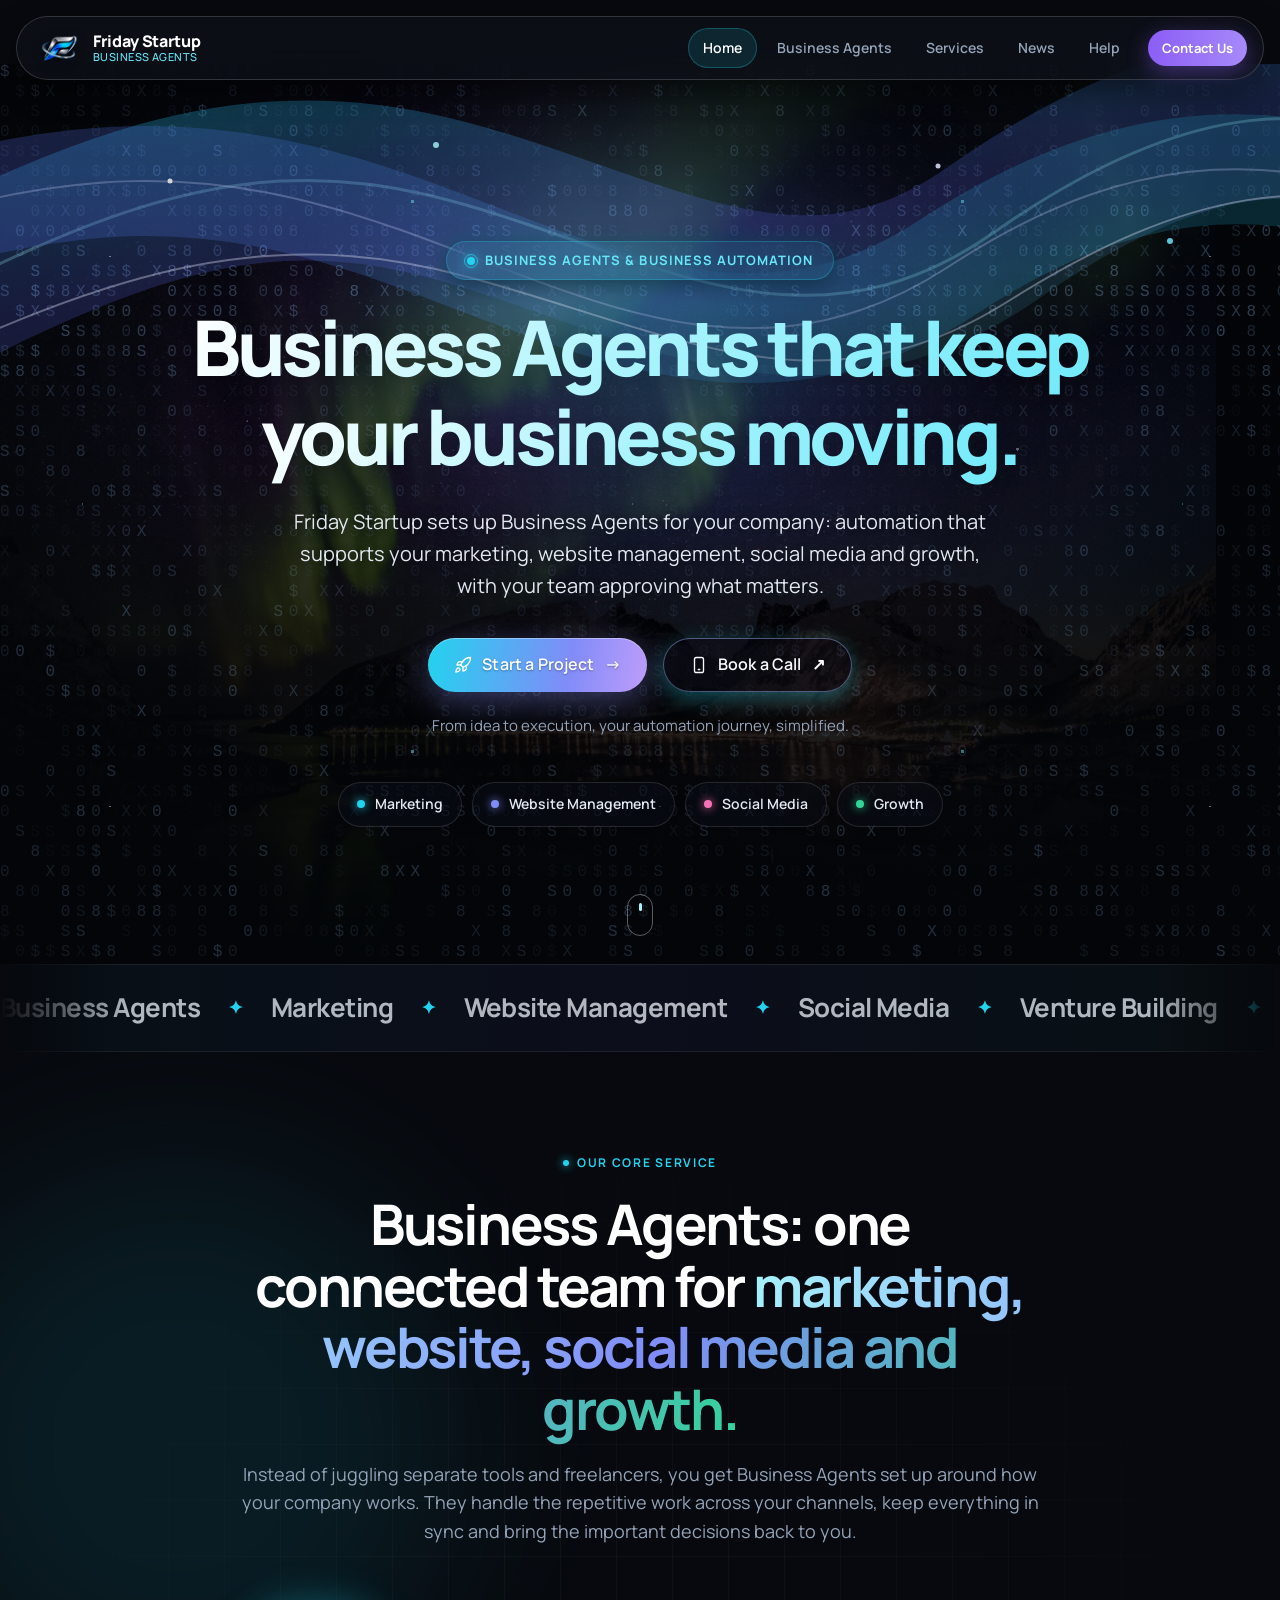
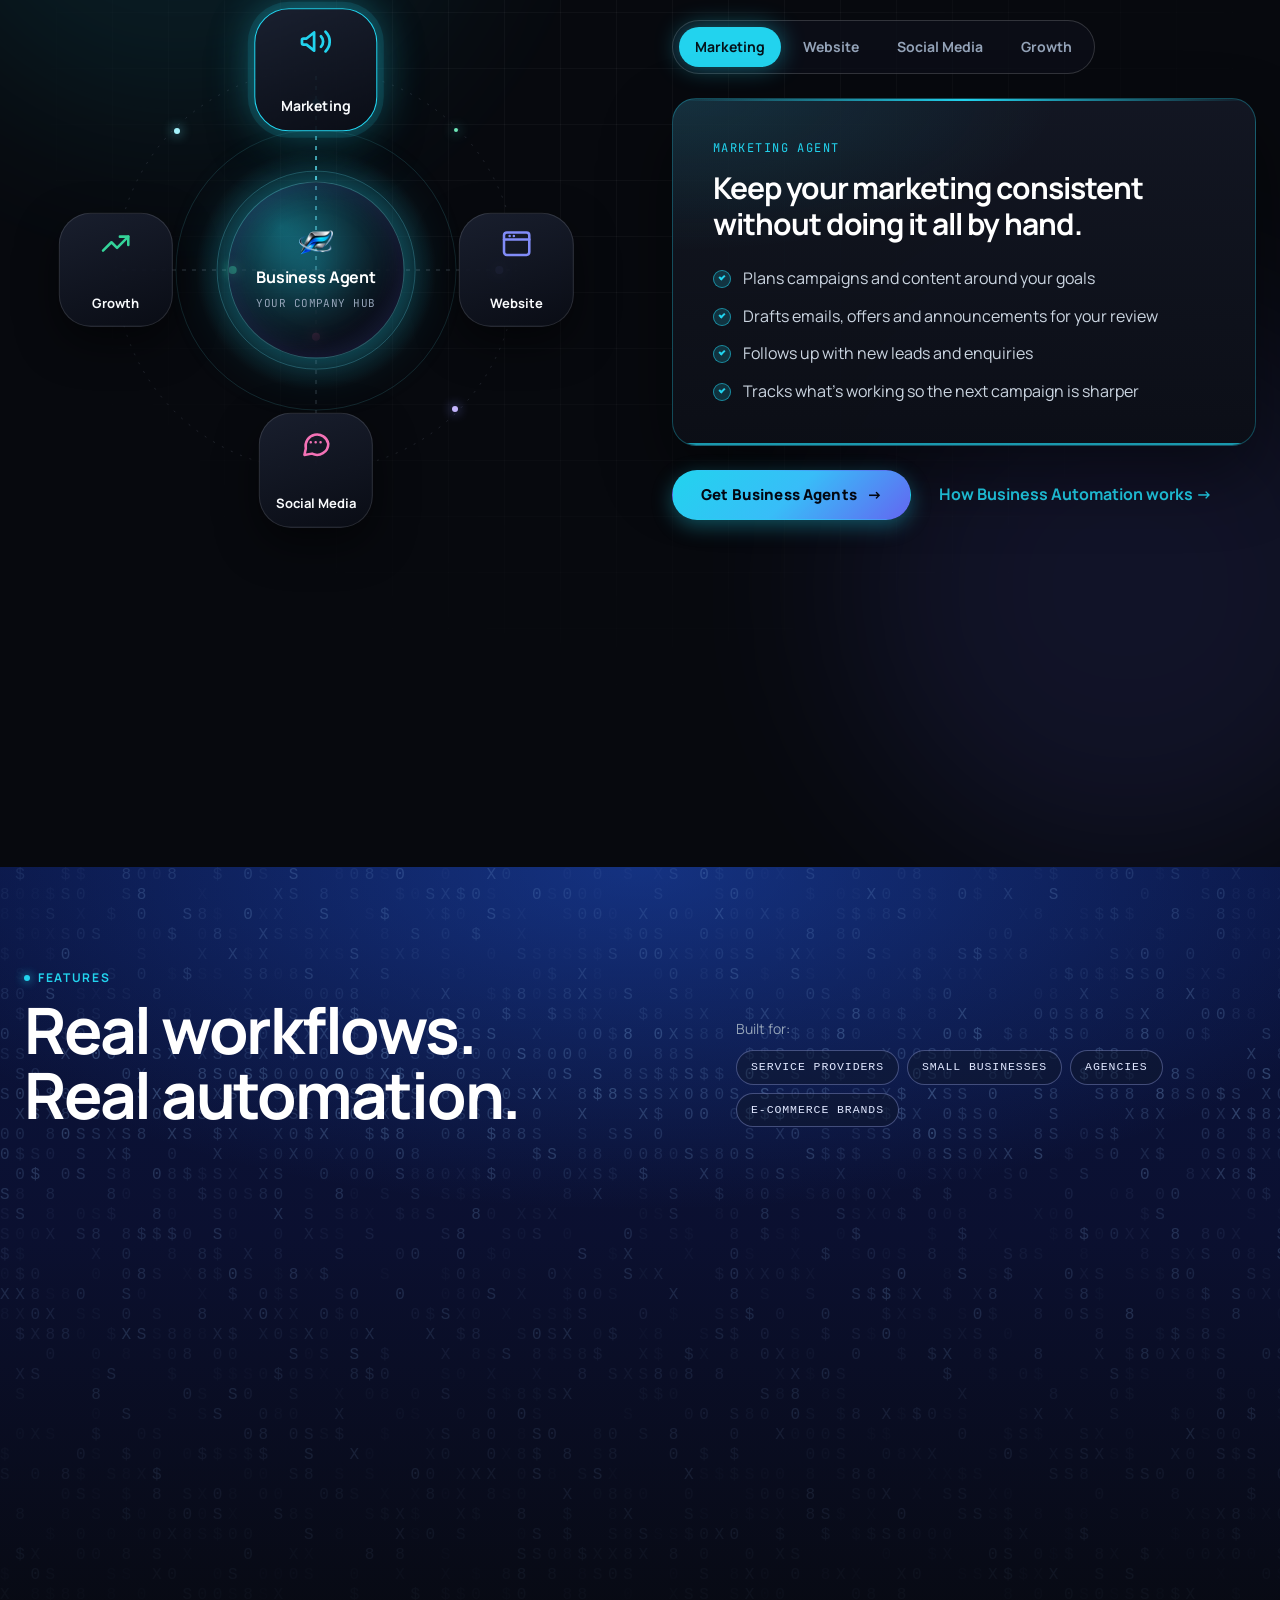
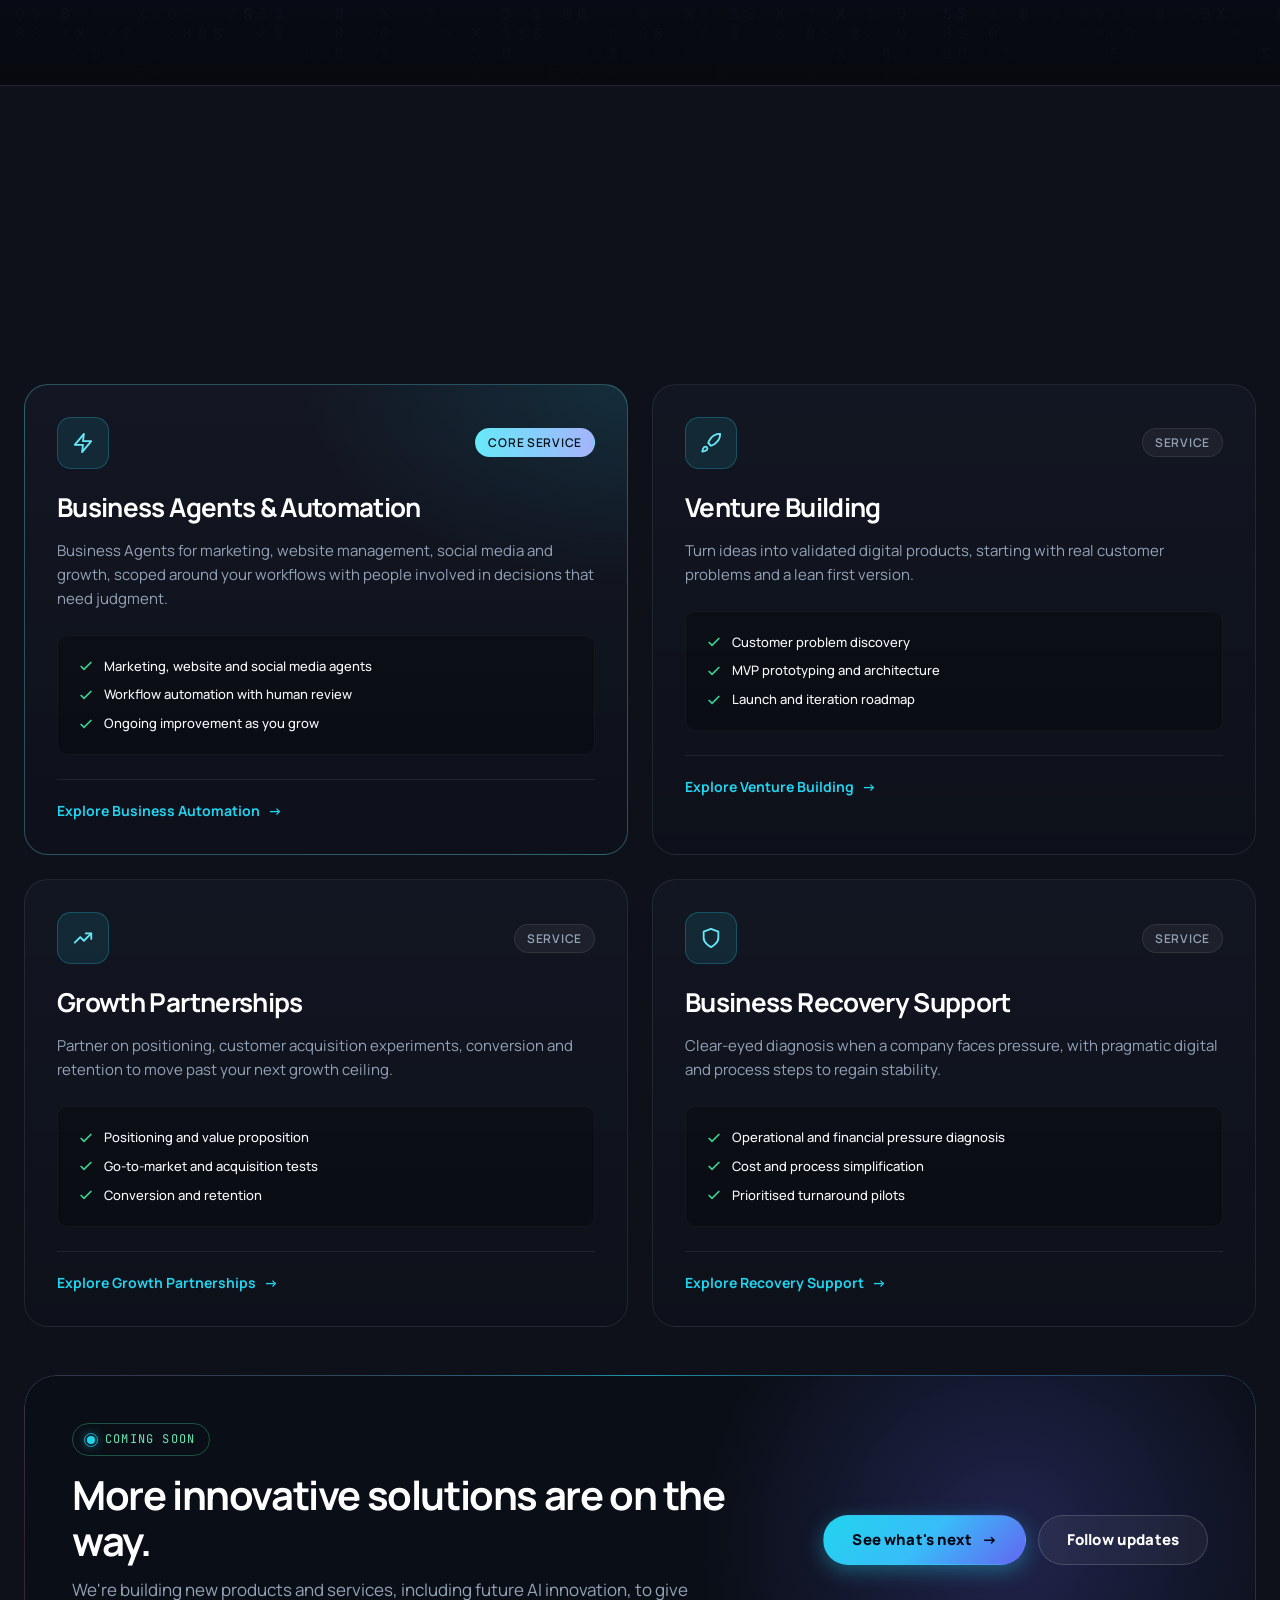
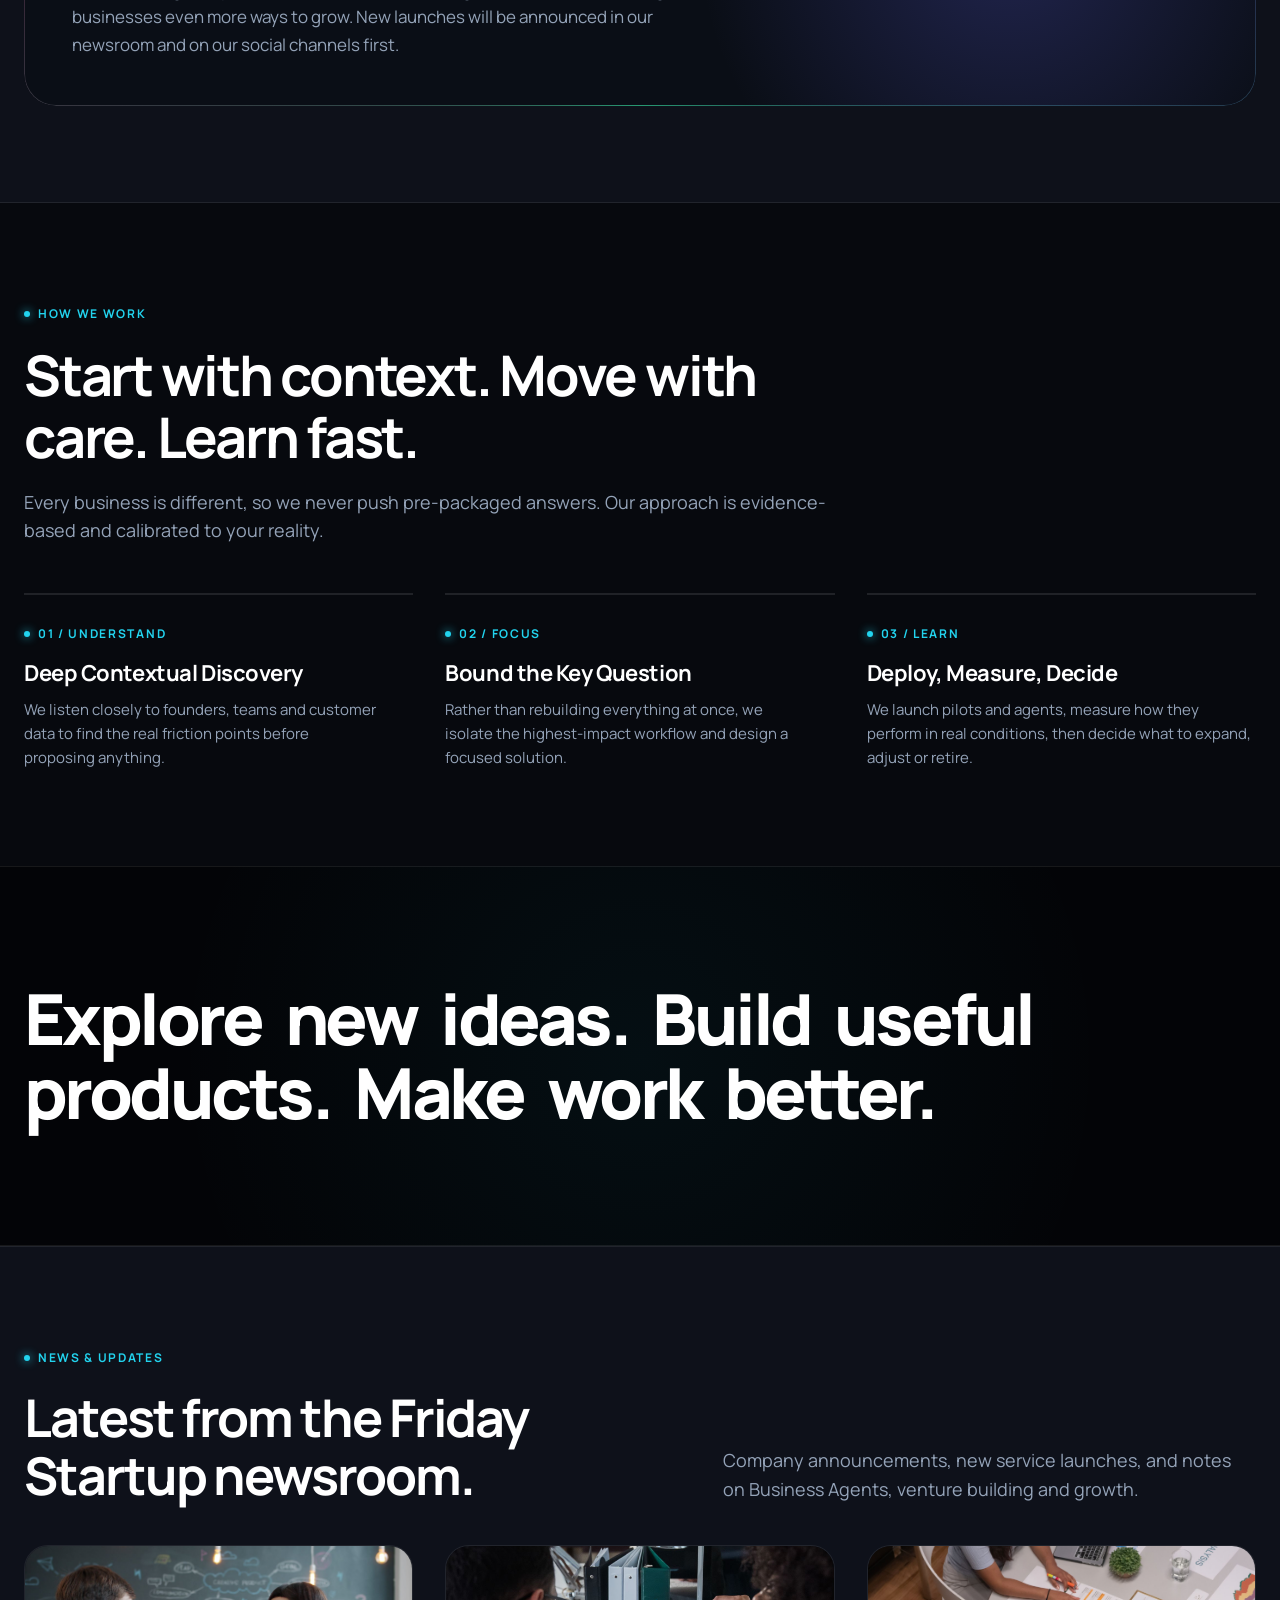
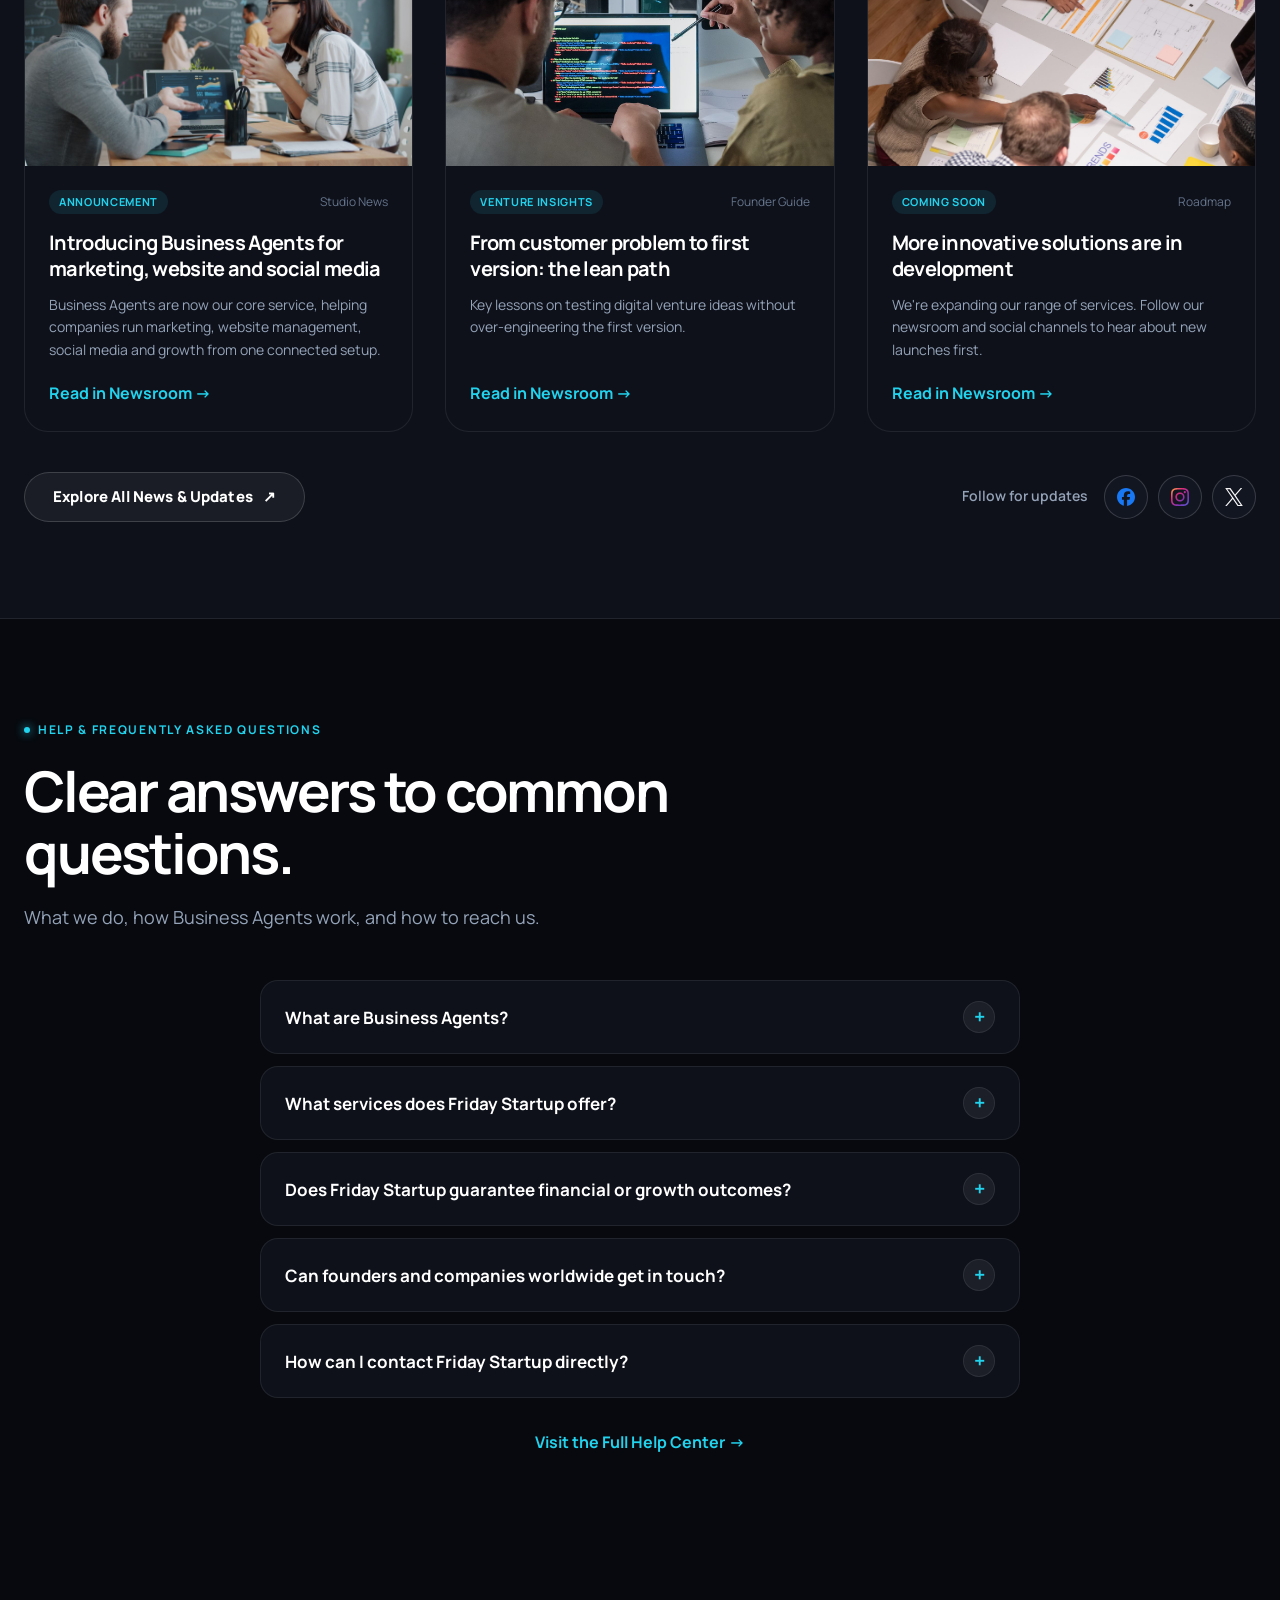
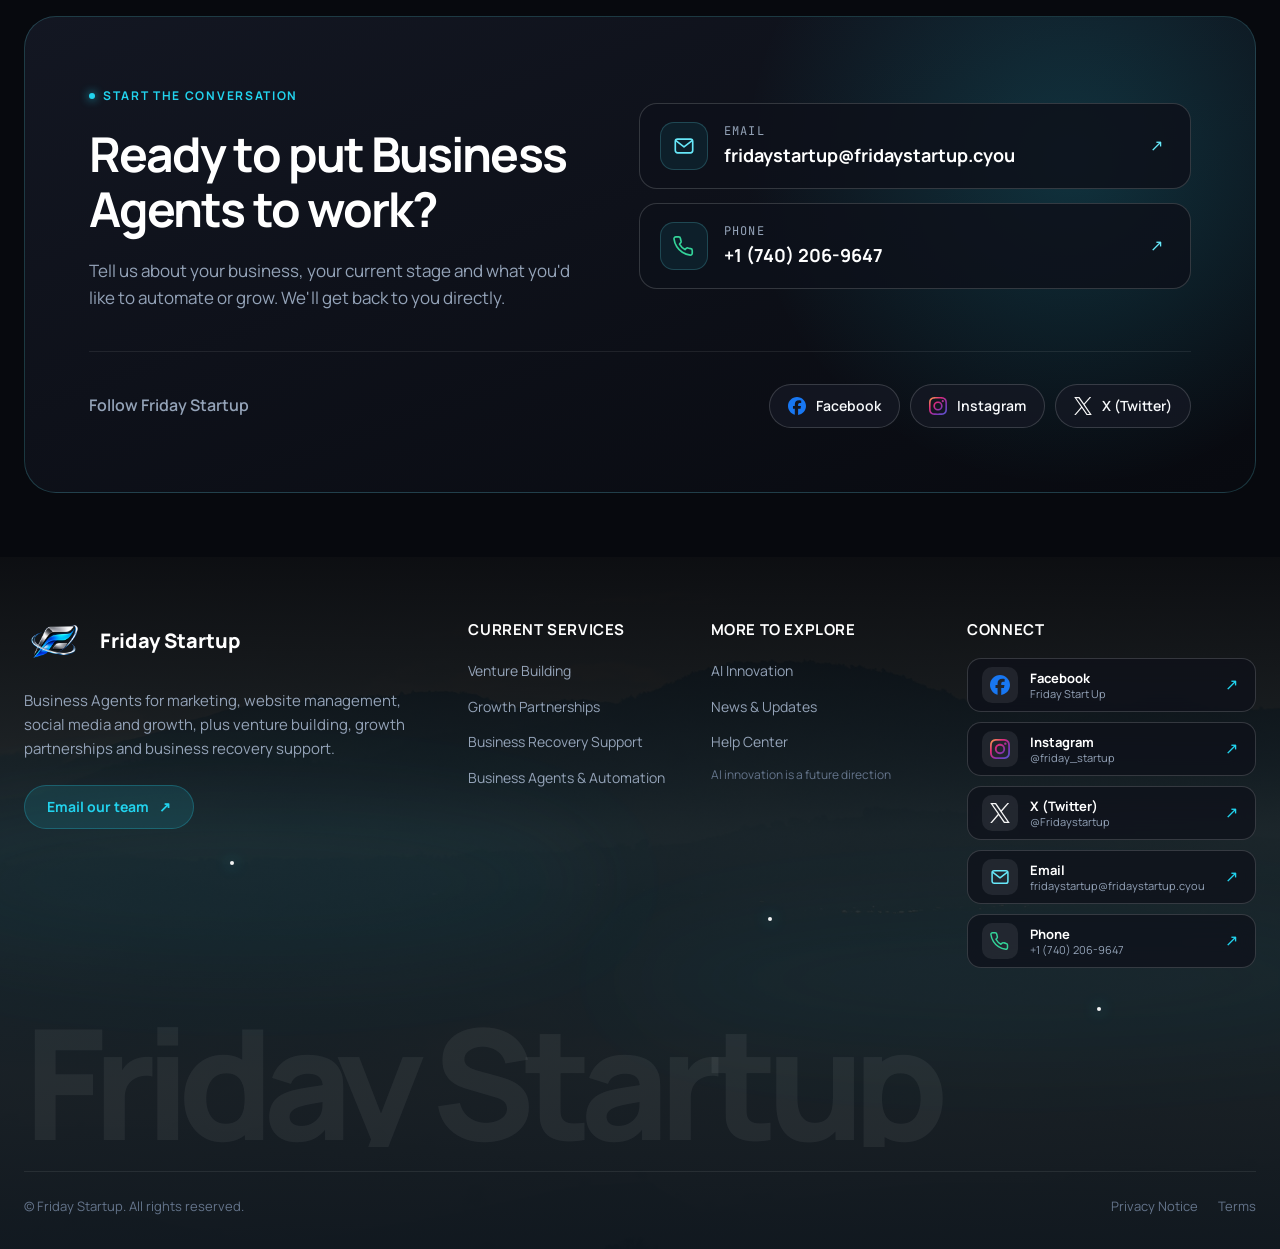
==== commit c7f69040: "Add glyph-field background, workflow mockup cards and gradient hero CTAs Co-authored-by: Perplexity " ====
--- a/index.html
+++ b/index.html
@@ -93,6 +93,7 @@
       <div class="aurora-scene" aria-hidden="true">
         <img class="aurora-photo" src="/assets/friday-startup-aurora-horizon.webp" width="1920" height="1280" alt="" fetchpriority="high" decoding="async">
         <span class="aurora-shade"></span>
+        <canvas class="glyph-field" data-glyph-field></canvas>
         <span class="aurora-glow-orb"></span>
         <span class="aurora-ambient-particles"></span>
         <svg class="aurora-art" viewBox="0 0 1440 900" preserveAspectRatio="xMidYMid slice" focusable="false">
@@ -138,16 +139,20 @@
           Friday Startup sets up Business Agents for your company: automation that supports your marketing, website management, social media and growth, with your team approving what matters.
         </p>
         <div class="aurora-actions hero-rise" style="--d:4">
-          <a class="button aurora-cta magnetic" href="#business-agents">
-            <span>Meet the Business Agents</span>
-            <span aria-hidden="true">→</span>
+          <a class="button cta-gradient magnetic" href="#contact">
+            <svg viewBox="0 0 24 24" width="18" height="18" aria-hidden="true" fill="none" stroke="currentColor" stroke-width="1.8" stroke-linecap="round" stroke-linejoin="round"><path d="M4.5 16.5c-1.5 1.26-2 5-2 5s3.74-.5 5-2c.71-.84.7-2.13-.09-2.91a2.18 2.18 0 0 0-2.91-.09Z"/><path d="m12 15-3-3a22 22 0 0 1 2-3.95A12.88 12.88 0 0 1 22 2c0 2.72-.78 7.5-6 11a22.35 22.35 0 0 1-4 2Z"/><path d="M9 12H4s.55-3.03 2-4c1.62-1.08 5 0 5 0"/><path d="M12 15v5s3.03-.55 4-2c1.08-1.62 0-5 0-5"/></svg>
+            <span>Start a Project</span>
+            <span class="cta-arrow" aria-hidden="true">→</span>
           </a>
-          <a class="button button--quiet aurora-cta" href="#what-we-do">
-            <span>Explore All Services</span>
+          <a class="button cta-outline" href="tel:+17402069647">
+            <svg viewBox="0 0 24 24" width="18" height="18" aria-hidden="true" fill="none" stroke="currentColor" stroke-width="1.8" stroke-linecap="round" stroke-linejoin="round"><rect x="6" y="2" width="12" height="20" rx="2.5"/><path d="M11 18h2"/></svg>
+            <span>Book a Call</span>
+            <span class="cta-arrow" aria-hidden="true">↗</span>
           </a>
         </div>
-
-        <ul class="hero-agent-chips hero-rise" style="--d:5" aria-label="Business Agent focus areas">
+        <p class="hero-subnote hero-rise" style="--d:5">From idea to execution, your automation journey, simplified.</p>
+
+        <ul class="hero-agent-chips hero-rise" style="--d:6" aria-label="Business Agent focus areas">
           <li><span class="chip-dot" style="--c:#22d3ee"></span>Marketing</li>
           <li><span class="chip-dot" style="--c:#818cf8"></span>Website Management</li>
           <li><span class="chip-dot" style="--c:#f472b6"></span>Social Media</li>
@@ -312,6 +317,82 @@
       </div>
     </section>
 
+    <!-- SECTION: Real workflows (feature mockups) -->
+    <section class="section workflows-section" id="workflows" aria-labelledby="workflows-title">
+      <canvas class="glyph-field glyph-field--section" data-glyph-field aria-hidden="true"></canvas>
+      <div class="container">
+        <div class="workflows-head reveal">
+          <div>
+            <p class="eyebrow">Features</p>
+            <h2 id="workflows-title">Real workflows.<br>Real automation.</h2>
+          </div>
+          <div class="workflows-for">
+            <span>Built for:</span>
+            <ul>
+              <li>Service providers</li>
+              <li>Small businesses</li>
+              <li>Agencies</li>
+              <li>E-commerce brands</li>
+            </ul>
+          </div>
+        </div>
+
+        <div class="workflows-grid">
+          <article class="wf-card reveal" style="--i:0">
+            <div class="wf-visual" aria-hidden="true">
+              <div class="wf-window wf-leads">
+                <div class="wf-lead"><span class="wf-avatar" style="--h:190">LB</span><b>Luca Bianchi</b><em class="wf-tag" data-tags="Cold lead,Qualified,Hot lead">Cold lead</em></div>
+                <div class="wf-lead is-active"><span class="wf-avatar" style="--h:20">DW</span><b>Daniel Weiss</b><em class="wf-tag" data-tags="Hot lead,Qualified,Cold lead">Hot lead</em></div>
+                <div class="wf-lead"><span class="wf-avatar" style="--h:140">SN</span><b>Sofia Novak</b><em class="wf-tag" data-tags="Qualified,Hot lead,Cold lead">Qualified</em></div>
+                <div class="wf-lead"><span class="wf-avatar" style="--h:260">MR</span><b>Marcus Reed</b><em class="wf-tag" data-tags="Cold lead,Hot lead,Qualified">Cold lead</em></div>
+              </div>
+            </div>
+            <div class="wf-copy">
+              <h3>Lead qualification and routing</h3>
+              <p>Agents score new enquiries, tag them and send each one to the right person, so hot leads never wait.</p>
+            </div>
+          </article>
+
+          <article class="wf-card reveal" style="--i:1">
+            <div class="wf-visual" aria-hidden="true">
+              <div class="wf-window wf-board">
+                <div class="wf-col wf-col--new"><span>New</span></div>
+                <div class="wf-col wf-col--progress"><span>In progress</span></div>
+                <div class="wf-col wf-col--closed"><span>Closed</span></div>
+                <div class="wf-deal">
+                  <strong>New deal</strong>
+                  <i class="wf-deal__bar"></i>
+                  <span class="wf-deal__row"><i class="wf-deal__pill"></i><b>$12,000</b></span>
+                  <svg class="wf-cursor" viewBox="0 0 24 24" width="18" height="18"><path d="M5 3l14 7-6 2-2 6z" fill="#0f172a" stroke="#fff" stroke-width="1.5" stroke-linejoin="round"/></svg>
+                </div>
+              </div>
+            </div>
+            <div class="wf-copy">
+              <h3>Pipeline management</h3>
+              <p>Deals move through your pipeline automatically, with follow-ups and reminders handled for you.</p>
+            </div>
+          </article>
+
+          <article class="wf-card reveal" style="--i:2">
+            <div class="wf-visual" aria-hidden="true">
+              <div class="wf-window wf-chat">
+                <small>Customer</small>
+                <p class="wf-msg wf-msg--in wf-msg--1">How do I reset my password?</p>
+                <p class="wf-msg wf-msg--in wf-msg--2">From the mobile app</p>
+                <small class="wf-chat__agent">Agent</small>
+                <p class="wf-typing"><i></i><i></i><i></i></p>
+                <p class="wf-msg wf-msg--out">To reset your password, open Settings, then Security.</p>
+              </div>
+            </div>
+            <div class="wf-copy">
+              <h3>Customer support and FAQ handling</h3>
+              <p>Common questions get fast, accurate answers any time of day, and anything complex goes to your team.</p>
+            </div>
+          </article>
+        </div>
+      </div>
+    </section>
+
     <!-- SECTION: Diverse services -->
     <section class="section section--surface" id="what-we-do" aria-labelledby="services-title">
       <div class="container">
--- a/assets/css/premium.css
+++ b/assets/css/premium.css
@@ -108,10 +108,13 @@
 .hero-line {
   display: block;
   overflow: hidden;
-  padding: 0.04em 0.06em 0.1em;
+  padding: 0.04em 0.08em 0.22em;
+  margin-bottom: -0.14em;
 }
 .hero-line > span {
   display: inline-block;
+  padding: 0 0.04em 0.16em;
+  margin-bottom: -0.16em;
 }
 .aurora-copy .hero-title .text-gradient-accent {
   text-shadow: none;
@@ -910,3 +913,309 @@
   .orbit-pulse { display: none; }
   .agents-steps__line span { transform: scaleX(1); }
 }
+
+/* =========================================================
+   Glyph field, gradient CTAs and workflow mockups
+   ========================================================= */
+.glyph-field {
+  position: absolute;
+  inset: 0;
+  width: 100%;
+  height: 100%;
+  pointer-events: none;
+  z-index: 1;
+  opacity: 0.9;
+  mix-blend-mode: screen;
+  -webkit-mask-image: linear-gradient(180deg, #000 0%, #000 55%, transparent 100%);
+          mask-image: linear-gradient(180deg, #000 0%, #000 55%, transparent 100%);
+}
+.aurora-scene .glyph-field {
+  z-index: 2;
+  -webkit-mask-image: radial-gradient(ellipse 46% 38% at 50% 48%, rgba(0,0,0,.25) 0%, #000 75%), linear-gradient(180deg, #000 70%, transparent 100%);
+          mask-image: radial-gradient(ellipse 46% 38% at 50% 48%, rgba(0,0,0,.25) 0%, #000 75%);
+}
+
+/* Hero CTA pair */
+.cta-gradient,
+.cta-outline {
+  display: inline-flex;
+  align-items: center;
+  gap: 10px;
+  min-height: 54px;
+  padding: 0 26px;
+  border-radius: 9999px;
+  font-weight: 600;
+  font-size: 16px;
+  transition: transform 400ms var(--ease-out), box-shadow 400ms var(--ease-out), background-position 700ms var(--ease-out), border-color 300ms;
+}
+.cta-gradient {
+  color: #fff;
+  border: 0;
+  background: linear-gradient(100deg, #22d3ee 0%, #818cf8 50%, #f0abfc 100%);
+  background-size: 130% 100%;
+  background-position: 0% 50%;
+  box-shadow: 0 10px 34px rgba(129, 140, 248, 0.38), inset 0 1px 0 rgba(255, 255, 255, 0.35);
+  text-shadow: 0 1px 2px rgba(15, 23, 42, 0.35);
+}
+.cta-gradient:hover {
+  background-position: 100% 50%;
+  box-shadow: 0 14px 44px rgba(240, 171, 252, 0.42), inset 0 1px 0 rgba(255, 255, 255, 0.4);
+}
+.cta-outline {
+  color: var(--text);
+  background: rgba(10, 14, 28, 0.35);
+  border: 1px solid rgba(165, 180, 252, 0.45);
+  backdrop-filter: blur(10px);
+}
+.cta-outline:hover { border-color: rgba(103, 232, 249, 0.8); transform: translateY(-2px); }
+.cta-arrow { transition: transform 400ms var(--ease-out); }
+.cta-gradient:hover .cta-arrow { transform: translateX(4px); }
+.cta-outline:hover .cta-arrow { transform: translate(3px, -3px); }
+.hero-subnote {
+  margin: 22px auto 0;
+  color: var(--muted);
+  font-size: 15px;
+}
+
+/* Nav CTA: violet pill */
+.site-nav .nav-cta-btn,
+.site-header .site-nav .nav-cta-btn {
+  color: #fff !important;
+  background: linear-gradient(100deg, #8b5cf6, #a78bfa);
+  color: #fff;
+  border-color: transparent;
+  box-shadow: 0 6px 22px rgba(139, 92, 246, 0.4);
+}
+.site-nav .nav-cta-btn:hover { box-shadow: 0 8px 28px rgba(167, 139, 250, 0.55); }
+
+/* Workflows section */
+.workflows-section {
+  position: relative;
+  overflow: hidden;
+  isolation: isolate;
+  background:
+    radial-gradient(90% 60% at 50% 0%, rgba(37, 99, 235, 0.38), transparent 70%),
+    linear-gradient(180deg, #0a1440 0%, #0b1030 45%, var(--bg) 100%);
+}
+.workflows-section .container { position: relative; z-index: 2; }
+.glyph-field--section { z-index: 0; opacity: 0.7; }
+.workflows-head {
+  display: flex;
+  flex-wrap: wrap;
+  align-items: flex-end;
+  justify-content: space-between;
+  gap: 28px;
+  margin-bottom: 48px;
+}
+.workflows-head h2 {
+  margin: 8px 0 0;
+  font-size: clamp(2.4rem, 5vw, 4.2rem);
+  line-height: 1.02;
+  letter-spacing: -0.035em;
+}
+.workflows-for {
+  display: flex;
+  flex-wrap: wrap;
+  align-items: center;
+  gap: 10px;
+  max-width: 520px;
+}
+.workflows-for > span { color: var(--muted); font-size: 14px; }
+.workflows-for ul { display: flex; flex-wrap: wrap; gap: 8px; margin: 0; padding: 0; list-style: none; }
+.workflows-for li {
+  padding: 7px 14px;
+  border: 1px solid rgba(165, 180, 252, 0.35);
+  border-radius: 9999px;
+  background: rgba(15, 23, 42, 0.5);
+  font-family: ui-monospace, SFMono-Regular, Menlo, monospace;
+  font-size: 11.5px;
+  letter-spacing: 0.08em;
+  text-transform: uppercase;
+  color: #e0e7ff;
+}
+.workflows-grid {
+  display: grid;
+  grid-template-columns: repeat(3, minmax(0, 1fr));
+  gap: 22px;
+}
+.wf-card {
+  display: flex;
+  flex-direction: column;
+  overflow: hidden;
+  border: 1px solid rgba(165, 180, 252, 0.16);
+  border-radius: 22px;
+  background: rgba(12, 16, 32, 0.82);
+  box-shadow: 0 24px 60px rgba(0, 0, 0, 0.45);
+  transition: transform 500ms var(--ease-out), border-color 400ms, box-shadow 500ms var(--ease-out);
+}
+.wf-card:hover {
+  transform: translateY(-6px);
+  border-color: rgba(167, 139, 250, 0.45);
+  box-shadow: 0 30px 70px rgba(0, 0, 0, 0.5), 0 0 40px rgba(139, 92, 246, 0.18);
+}
+.wf-visual {
+  position: relative;
+  display: grid;
+  place-items: center;
+  height: 260px;
+  padding: 28px;
+  background: linear-gradient(180deg, rgba(30, 41, 99, 0.2) 0%, rgba(99, 102, 241, 0.35) 70%, rgba(196, 181, 253, 0.75) 100%);
+}
+.wf-window {
+  position: relative;
+  width: 100%;
+  max-width: 340px;
+  padding: 14px;
+  border-radius: 14px;
+  background: #f6f5ef;
+  color: #1f2937;
+  box-shadow: 0 18px 40px rgba(15, 23, 42, 0.35);
+  font-size: 13px;
+}
+.wf-copy { padding: 24px 26px 28px; }
+.wf-copy h3 { margin: 0 0 8px; font-size: 19px; letter-spacing: -0.01em; }
+.wf-copy p { margin: 0; color: var(--muted); font-size: 15px; line-height: 1.55; }
+
+/* Leads mockup */
+.wf-leads { display: grid; gap: 6px; }
+.wf-lead {
+  display: grid;
+  grid-template-columns: 28px 1fr auto;
+  align-items: center;
+  gap: 10px;
+  padding: 7px 8px;
+  border: 1px solid transparent;
+  border-radius: 10px;
+  transition: background 500ms, border-color 500ms, box-shadow 500ms, transform 500ms var(--ease-out);
+}
+.wf-lead.is-active {
+  background: #fff;
+  border-color: #e5e7eb;
+  box-shadow: 0 6px 16px rgba(15, 23, 42, 0.1);
+  transform: scale(1.03);
+}
+.wf-lead b { font-weight: 500; color: #374151; white-space: nowrap; overflow: hidden; text-overflow: ellipsis; }
+.wf-avatar {
+  display: grid;
+  place-items: center;
+  width: 28px;
+  height: 28px;
+  border-radius: 50%;
+  background: hsl(var(--h) 55% 78%);
+  color: hsl(var(--h) 45% 25%);
+  font-size: 10px;
+  font-weight: 700;
+}
+.wf-tag {
+  padding: 3px 9px;
+  border-radius: 9999px;
+  font-style: normal;
+  font-family: ui-monospace, SFMono-Regular, Menlo, monospace;
+  font-size: 10px;
+  letter-spacing: 0.06em;
+  text-transform: uppercase;
+  white-space: nowrap;
+  transition: opacity 250ms, transform 250ms;
+  background: #eef2ff; color: #4f46e5; border: 1px solid #c7d2fe;
+}
+.wf-tag[data-state="hot"] { background: #fef2f2; color: #dc2626; border-color: #fecaca; }
+.wf-tag[data-state="qualified"] { background: #f0fdf4; color: #15803d; border-color: #bbf7d0; }
+.wf-tag.is-swapping { opacity: 0; transform: translateY(4px); }
+
+/* Pipeline mockup */
+.wf-board {
+  display: grid;
+  grid-template-columns: repeat(3, 1fr);
+  gap: 8px;
+  height: 160px;
+  padding: 10px;
+}
+.wf-col {
+  border-radius: 8px;
+  padding: 8px 6px;
+  text-align: center;
+  font-family: ui-monospace, SFMono-Regular, Menlo, monospace;
+  font-size: 9.5px;
+  letter-spacing: 0.08em;
+  text-transform: uppercase;
+}
+.wf-col--new { background: #fdf2f2; color: #e11d48; }
+.wf-col--progress { background: #fdf6c9; color: #a16207; }
+.wf-col--closed { background: #e7f6e9; color: #15803d; }
+.wf-deal {
+  position: absolute;
+  top: 46px;
+  left: 14px;
+  width: calc((100% - 44px) / 3 + 24px);
+  padding: 10px 10px 9px;
+  border-radius: 10px;
+  background: #fff;
+  box-shadow: 0 12px 28px rgba(15, 23, 42, 0.22);
+  animation: deal-move 9s var(--ease-out) infinite;
+}
+.wf-deal strong { display: block; font-size: 11.5px; font-weight: 600; color: #111827; }
+.wf-deal__bar { display: block; width: 60%; height: 4px; margin: 6px 0 10px; border-radius: 4px; background: #e5e7eb; }
+.wf-deal__row { display: flex; align-items: center; justify-content: space-between; }
+.wf-deal__pill { width: 28px; height: 7px; border-radius: 4px; background: #22c55e; }
+.wf-deal__row b { font-size: 12px; color: #111827; }
+.wf-cursor { position: absolute; left: 32%; bottom: -10px; filter: drop-shadow(0 2px 3px rgba(0,0,0,.3)); }
+@keyframes deal-move {
+  0%, 12% { transform: translateX(0) rotate(0); }
+  22% { transform: translateX(0) translateY(-4px) rotate(-3deg); }
+  40%, 52% { transform: translateX(calc(100% - 16px)) rotate(0); }
+  62% { transform: translateX(calc(100% - 16px)) translateY(-4px) rotate(3deg); }
+  80%, 90% { transform: translateX(calc(200% - 40px)) rotate(0); }
+  100% { transform: translateX(0) rotate(0); }
+}
+
+/* Chat mockup */
+.wf-chat { display: grid; gap: 6px; min-height: 172px; align-content: start; }
+.wf-chat small { color: #9ca3af; font-size: 10px; }
+.wf-chat__agent { justify-self: end; }
+.wf-msg {
+  margin: 0;
+  padding: 7px 12px;
+  border-radius: 12px;
+  font-size: 12px;
+  line-height: 1.35;
+  opacity: 0;
+  transform: translateY(6px);
+  animation: chat-in 10s var(--ease-out) infinite;
+}
+.wf-msg--in { justify-self: start; background: #ecebe4; color: #374151; border-bottom-left-radius: 4px; }
+.wf-msg--out { justify-self: end; background: #4f46e5; color: #fff; border-bottom-right-radius: 4px; max-width: 88%; animation-name: chat-out; }
+.wf-msg--2 { animation-name: chat-in-2; }
+.wf-typing {
+  display: inline-flex;
+  justify-self: end;
+  gap: 4px;
+  margin: 0;
+  padding: 9px 12px;
+  border-radius: 12px;
+  background: #e0e7ff;
+  animation: typing-vis 10s linear infinite;
+}
+.wf-typing i { width: 6px; height: 6px; border-radius: 50%; background: #6366f1; animation: dot 1s ease-in-out infinite; }
+.wf-typing i:nth-child(2) { animation-delay: 0.15s; }
+.wf-typing i:nth-child(3) { animation-delay: 0.3s; }
+@keyframes dot { 0%, 100% { opacity: 0.3; transform: none; } 50% { opacity: 1; transform: translateY(-2px); } }
+@keyframes chat-in   { 0%, 4% { opacity: 0; transform: translateY(6px); } 9%, 92% { opacity: 1; transform: none; } 100% { opacity: 0; } }
+@keyframes chat-in-2 { 0%, 16% { opacity: 0; transform: translateY(6px); } 21%, 92% { opacity: 1; transform: none; } 100% { opacity: 0; } }
+@keyframes typing-vis { 0%, 28% { opacity: 0; } 30%, 46% { opacity: 1; } 48%, 100% { opacity: 0; } }
+@keyframes chat-out  { 0%, 47% { opacity: 0; transform: translateY(6px); } 52%, 92% { opacity: 1; transform: none; } 100% { opacity: 0; } }
+/* Typing bubble collapses when hidden so the reply takes its place */
+.wf-typing { position: absolute; right: 14px; top: 104px; }
+
+@media (max-width: 1050px) {
+  .workflows-grid { grid-template-columns: 1fr; max-width: 560px; margin-inline: auto; }
+}
+@media (max-width: 760px) {
+  .cta-gradient, .cta-outline { width: 100%; justify-content: center; }
+  .wf-visual { height: 230px; padding: 20px; }
+  .workflows-head { margin-bottom: 32px; }
+}
+@media (prefers-reduced-motion: reduce) {
+  .wf-deal, .wf-typing i { animation: none !important; }
+  .wf-msg { animation: none !important; opacity: 1; transform: none; }
+  .wf-typing { display: none; }
+}
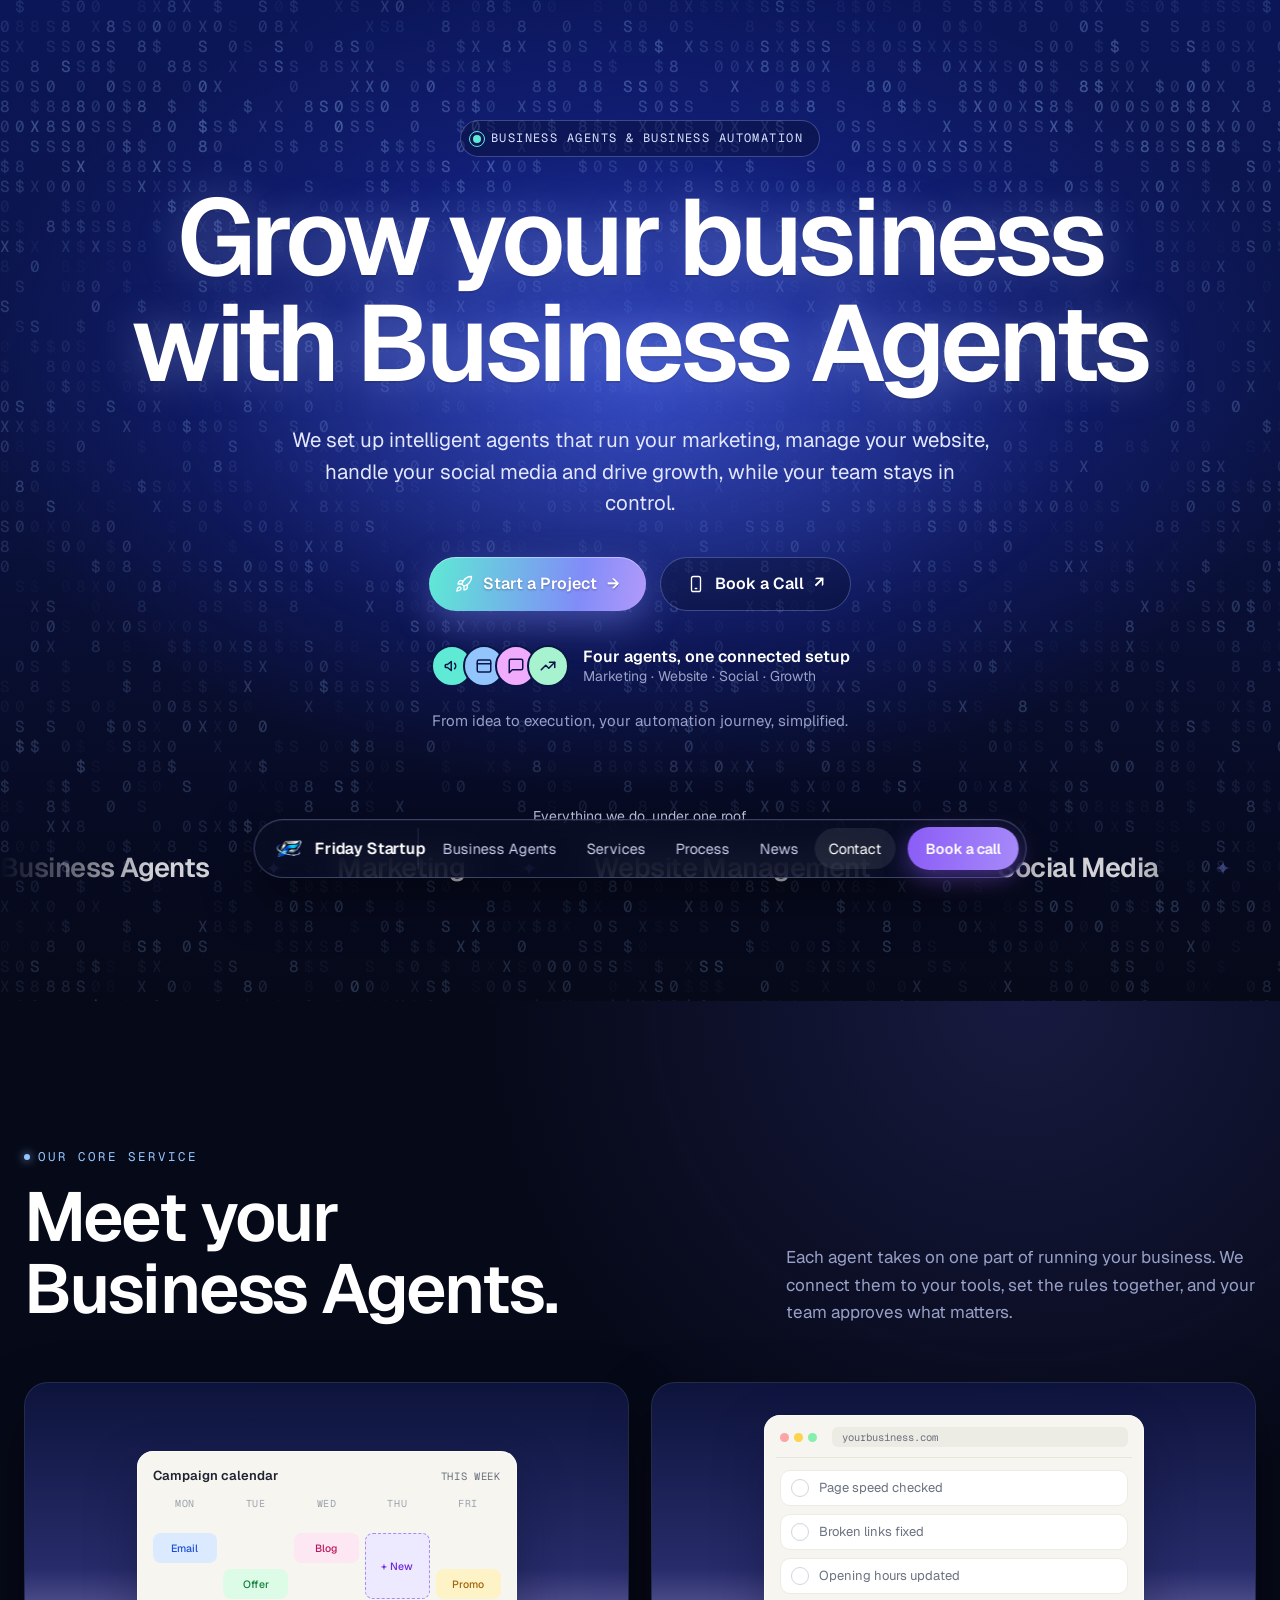
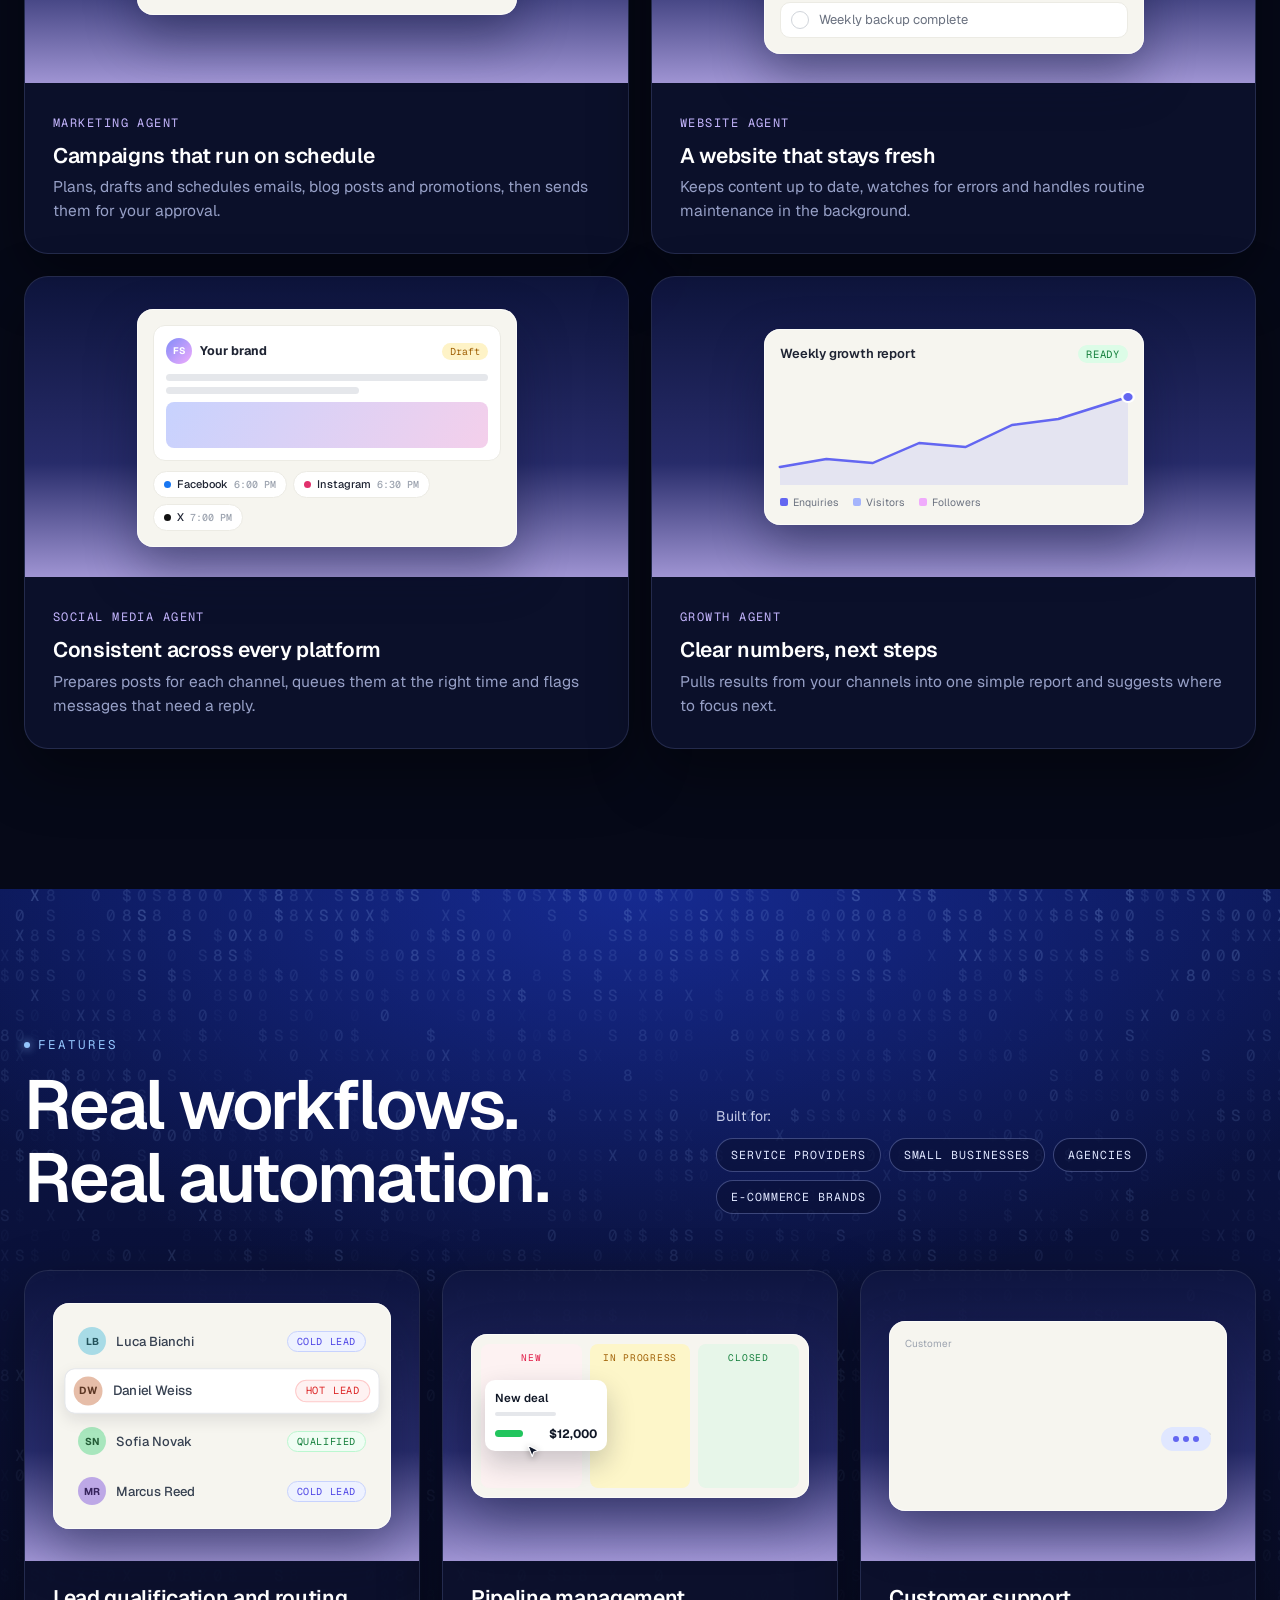
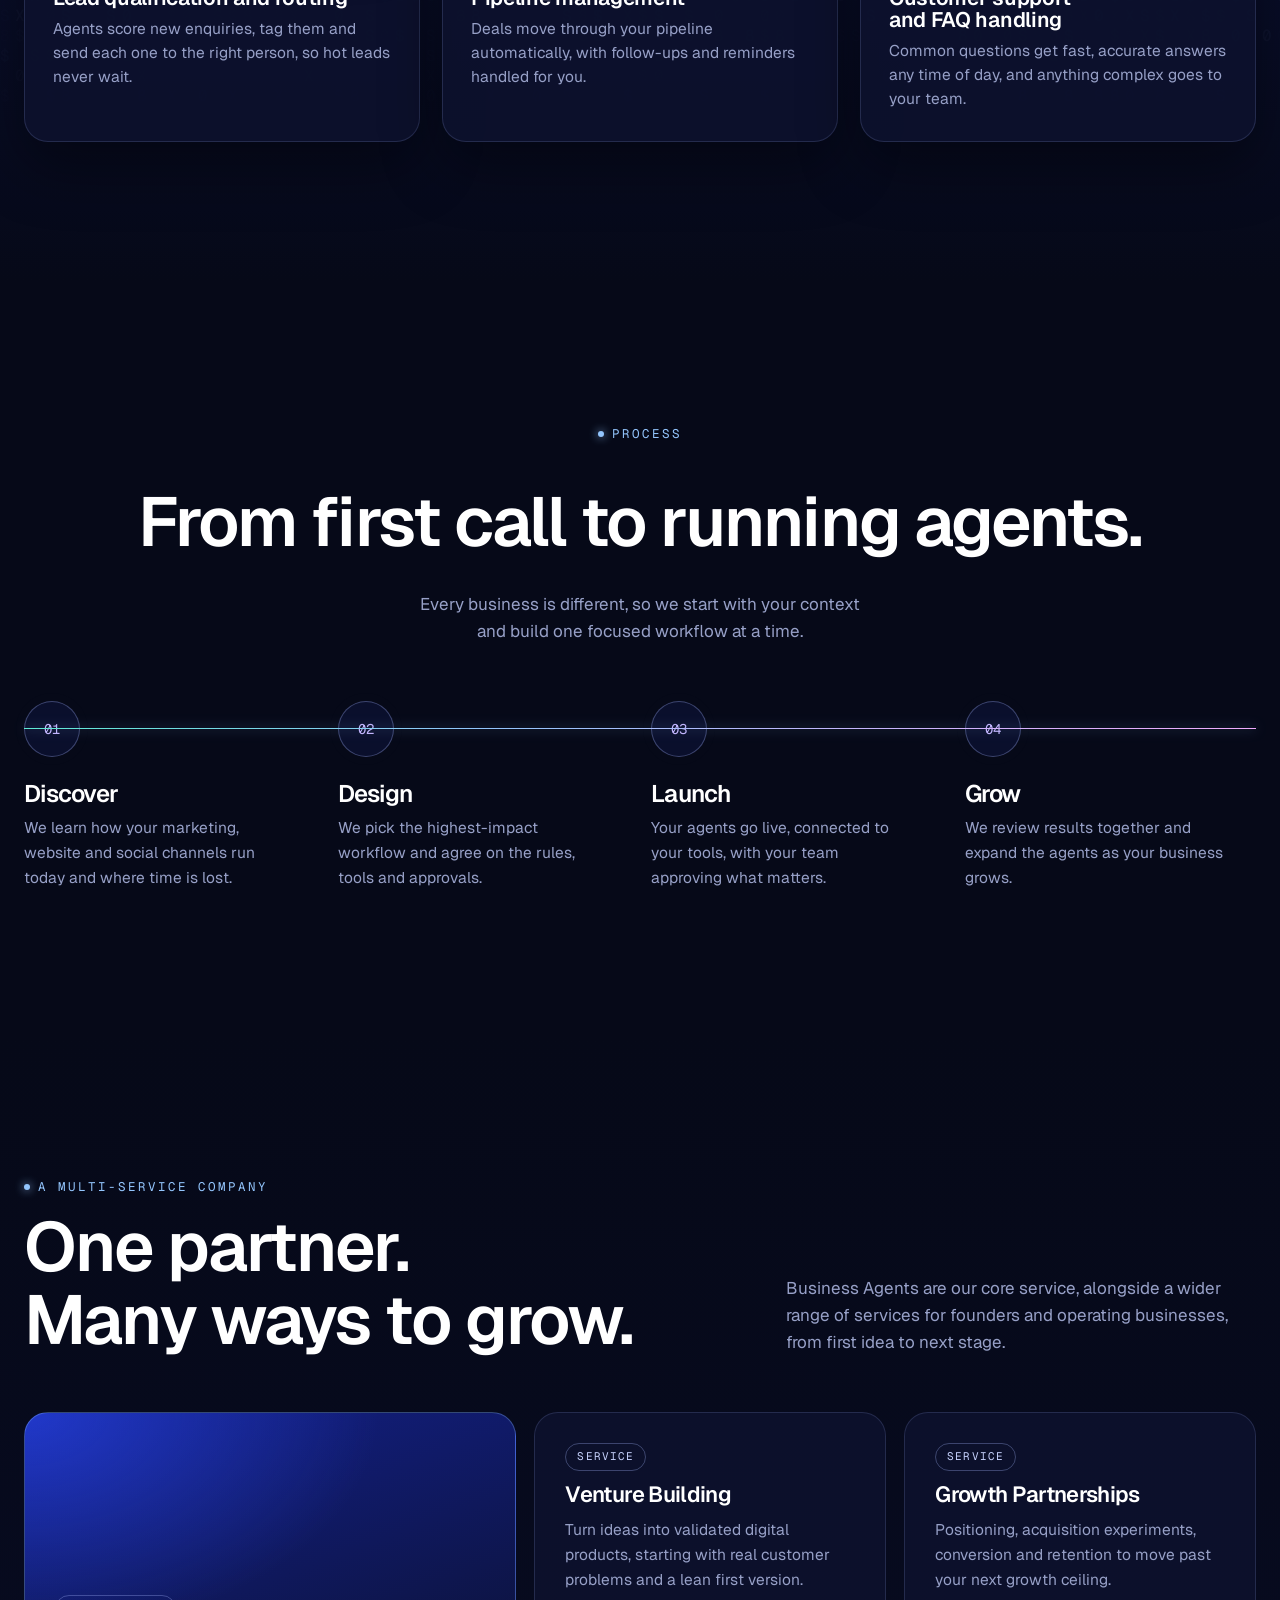
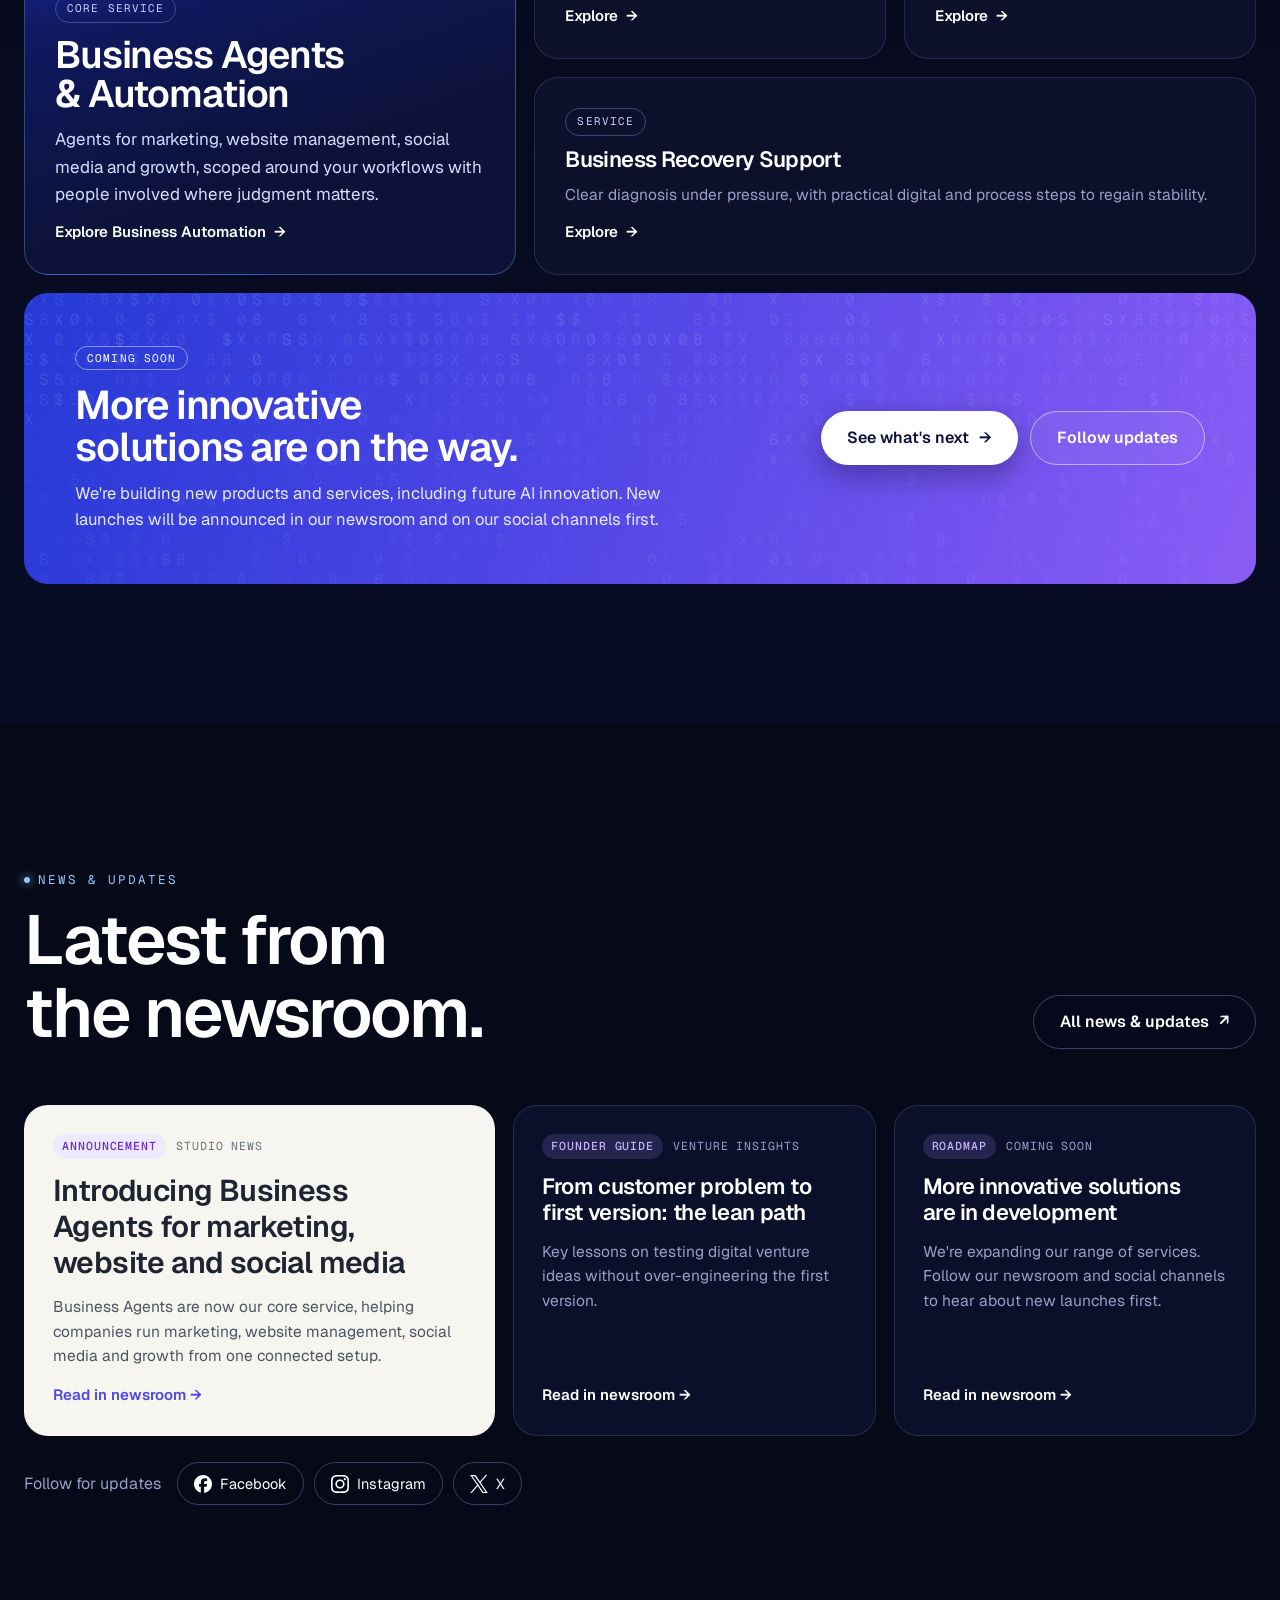
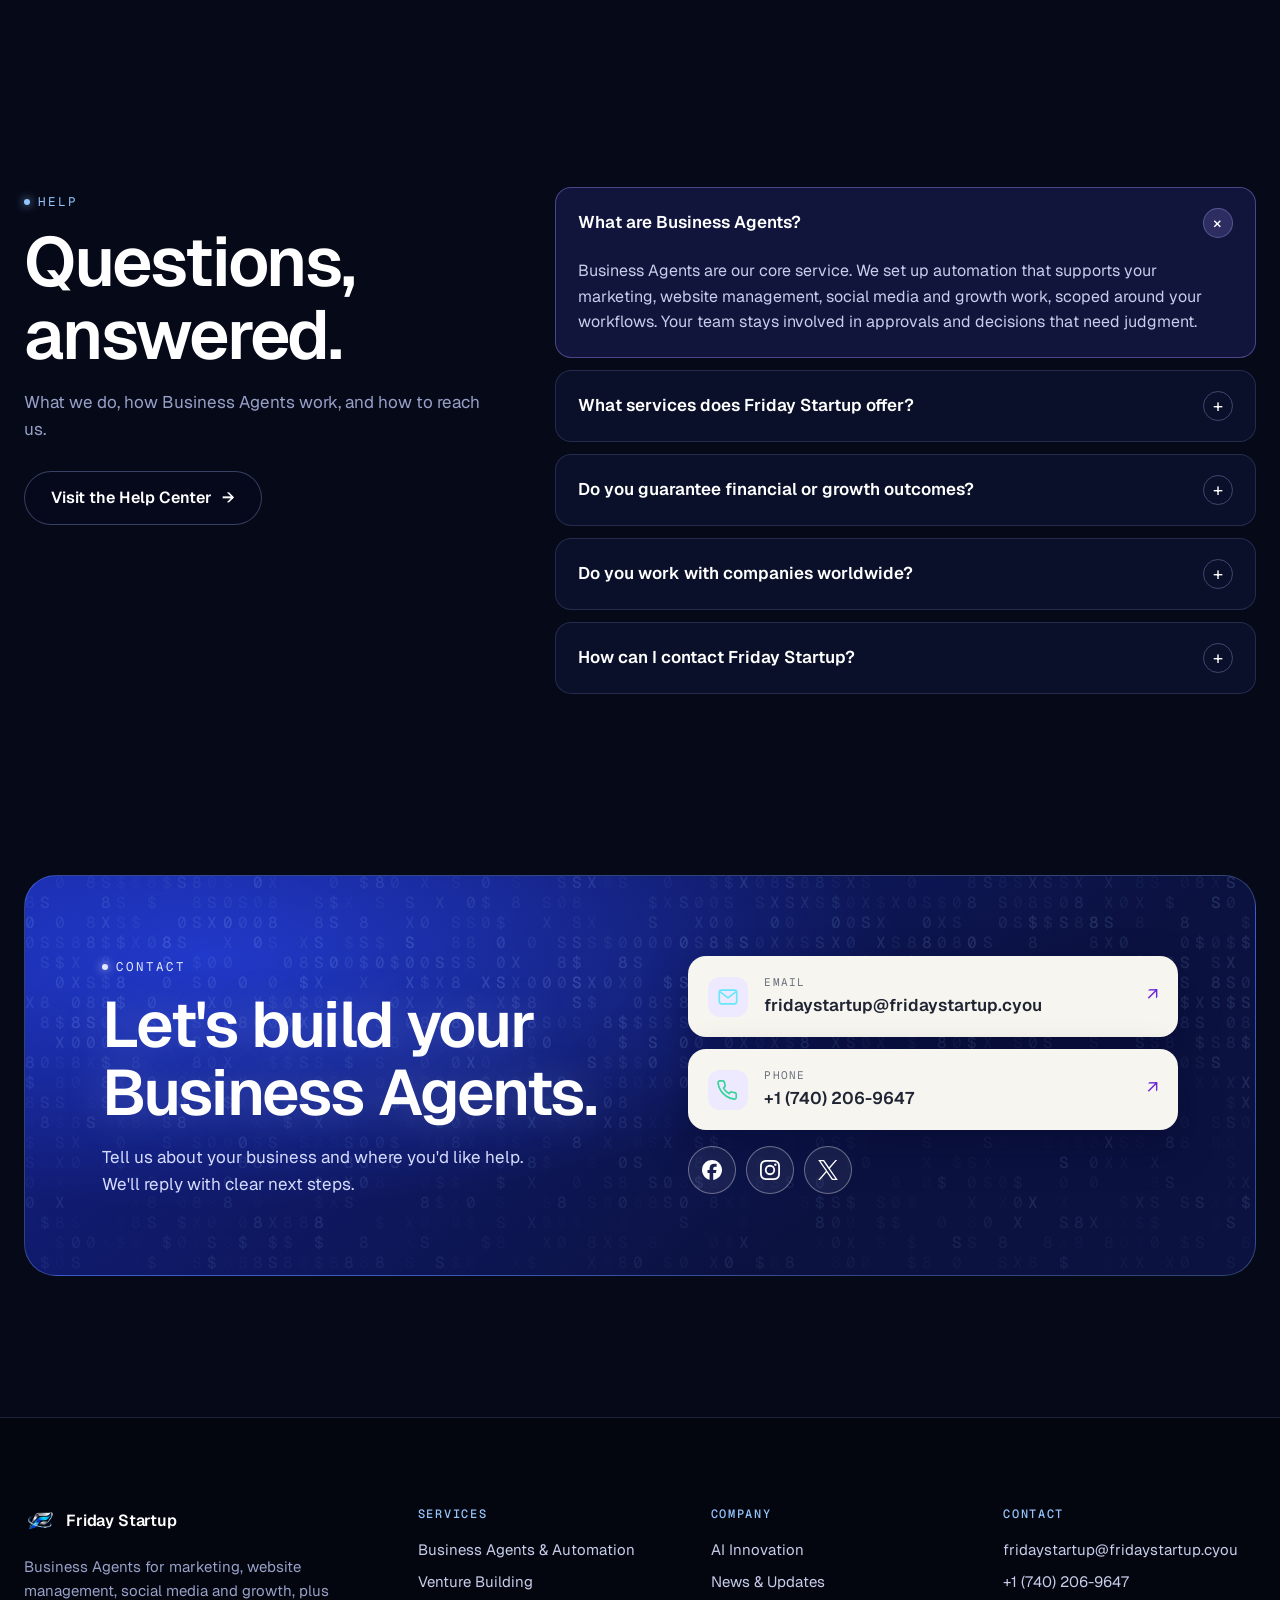
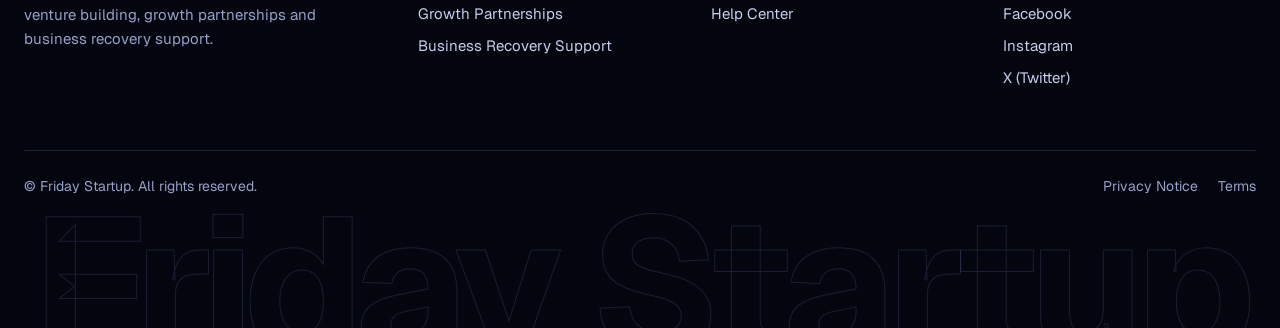
==== commit 4633a2c6: "Redesign homepage from scratch with deep-blue glyph field, white headline, agent mockups and floatin" ====
--- a/index.html
+++ b/index.html
@@ -8,10 +8,11 @@
   <meta name="google-site-verification" content="KWip8DbLKK0skd1-gpp5TCPosyaiPIX7S8q-5PVyUa8" />
   <link rel="canonical" href="https://www.fridaystartup.cyou/">
   <link rel="icon" type="image/png" sizes="512x512" href="/assets/friday-startup-favicon-512.png">
-  <link rel="preload" as="image" href="/assets/friday-startup-aurora-horizon.webp">
-  <link rel="stylesheet" href="/assets/css/site.css">
-  <link rel="stylesheet" href="/assets/css/aurora-hero.css">
-  <link rel="stylesheet" href="/assets/css/premium.css">
+  <link rel="preconnect" href="https://fonts.googleapis.com">
+  <link rel="preconnect" href="https://fonts.gstatic.com" crossorigin>
+  <link rel="stylesheet" href="https://fonts.googleapis.com/css2?family=Geist:wght@300..700&family=Geist+Mono:wght@400;500&display=swap">
+  <link rel="stylesheet" href="/assets/css/home.css">
+  <meta name="theme-color" content="#070b1f">
   <title>Friday Startup | Business Agents, Automation and Growth Services</title>
   
   <meta property="og:type" content="website">
@@ -61,272 +62,180 @@
 <body>
   <a class="skip-link" href="#main">Skip to main content</a>
 
-  <div class="scroll-progress" aria-hidden="true"><span data-scroll-progress></span></div>
-
-  <!-- Floating Sticky Navigation -->
-  <header class="site-header" data-site-header>
-    <a class="brand" href="/" aria-label="Friday Startup home">
-      <img class="brand-mark" src="/assets/friday-startup-emblem-lossless.webp" width="48" height="32" alt="Friday Startup Logo">
-      <span class="brand-copy">
-        <span class="brand-name">Friday Startup</span>
-        <span class="brand-note">Business Agents</span>
-      </span>
+  <!-- Floating pill navigation -->
+  <header class="dock" data-dock>
+    <a class="dock__brand" href="/" aria-label="Friday Startup home">
+      <img src="/assets/friday-startup-emblem-lossless.webp" width="36" height="24" alt="">
+      <span>Friday Startup</span>
     </a>
-
-    <button class="menu-toggle" type="button" aria-label="Open navigation" aria-expanded="false" aria-controls="primary-nav">
-      <span class="menu-lines" aria-hidden="true"></span>
+    <nav class="dock__nav" id="dock-nav" aria-label="Primary navigation">
+      <a href="#agents" data-nav>Business Agents</a>
+      <a href="#services" data-nav>Services</a>
+      <a href="#process" data-nav>Process</a>
+      <a href="#news" data-nav>News</a>
+      <a href="#contact" data-nav>Contact</a>
+    </nav>
+    <a class="dock__cta" href="tel:+17402069647">Book a call</a>
+    <button class="dock__menu" type="button" aria-expanded="false" aria-controls="dock-nav" aria-label="Open menu">
+      <span></span>
     </button>
-
-    <nav class="site-nav" id="primary-nav" aria-label="Primary navigation">
-      <a href="/" aria-current="page">Home</a>
-      <a href="#business-agents">Business Agents</a>
-      <a href="#what-we-do">Services</a>
-      <a href="#news">News</a>
-      <a href="/help/">Help</a>
-      <a class="nav-cta-btn" href="#contact">Contact Us</a>
-    </nav>
   </header>
 
   <main id="main">
-    <!-- Cinematic Aurora Hero -->
-    <section class="approved-hero aurora-hero" aria-labelledby="home-hero-title">
-      <div class="aurora-scene" aria-hidden="true">
-        <img class="aurora-photo" src="/assets/friday-startup-aurora-horizon.webp" width="1920" height="1280" alt="" fetchpriority="high" decoding="async">
-        <span class="aurora-shade"></span>
-        <canvas class="glyph-field" data-glyph-field></canvas>
-        <span class="aurora-glow-orb"></span>
-        <span class="aurora-ambient-particles"></span>
-        <svg class="aurora-art" viewBox="0 0 1440 900" preserveAspectRatio="xMidYMid slice" focusable="false">
-          <defs>
-            <linearGradient id="auroraGrad1" x1="0%" y1="0%" x2="100%" y2="100%">
-              <stop offset="0%" stop-color="#22d3ee" stop-opacity="0.35"/>
-              <stop offset="50%" stop-color="#6366f1" stop-opacity="0.25"/>
-              <stop offset="100%" stop-color="#34d399" stop-opacity="0.15"/>
-            </linearGradient>
-            <linearGradient id="auroraGrad2" x1="0%" y1="0%" x2="100%" y2="0%">
-              <stop offset="0%" stop-color="#6366f1" stop-opacity="0.3"/>
-              <stop offset="100%" stop-color="#22d3ee" stop-opacity="0.2"/>
-            </linearGradient>
-          </defs>
-          <g class="aurora-ribbon aurora-ribbon--one" fill="none">
-            <path d="M-90 286C145 162 302 82 508 131s368 176 565 38 335-139 456-68" stroke="url(#auroraGrad1)" stroke-width="160" stroke-linecap="round"/>
-            <path d="M-90 286C145 162 302 82 508 131s368 176 565 38 335-139 456-68" stroke="#a5f3fc" stroke-opacity="0.3" stroke-width="3" stroke-linecap="round"/>
-          </g>
-          <g class="aurora-ribbon aurora-ribbon--two" fill="none">
-            <path d="M-110 190C150 92 298 102 478 165s354 166 550 38 339-115 520-49" stroke="url(#auroraGrad2)" stroke-width="110" stroke-linecap="round"/>
-            <path d="M-110 190C150 92 298 102 478 165s354 166 550 38 339-115 520-49" stroke="#c7d2fe" stroke-opacity="0.35" stroke-width="2" stroke-linecap="round"/>
-          </g>
-          <g class="aurora-thread" fill="none">
-            <path d="M-80 338C188 205 343 158 548 213s351 143 539 25 302-126 450-83" stroke="#e0e7ff" stroke-opacity="0.45" stroke-width="2" stroke-linecap="round"/>
-          </g>
-          <circle class="aurora-star aurora-star--one" cx="250" cy="117" r="2.5" fill="#f8fafc"/>
-          <circle class="aurora-star aurora-star--two" cx="516" cy="81" r="3" fill="#a5f3fc"/>
-          <circle class="aurora-star aurora-star--three" cx="1018" cy="102" r="2.5" fill="#e0e7ff"/>
-          <circle class="aurora-star aurora-star--four" cx="1250" cy="177" r="3" fill="#67e8f9"/>
-        </svg>
-      </div>
-
-      <div class="aurora-copy hero-intro">
-        <div class="aurora-badge hero-rise" style="--d:0">
-          <span class="aurora-badge__dot"></span>
-          <span>Business Agents &amp; Business Automation</span>
-        </div>
-        <h1 class="hero-title" id="home-hero-title">
-          <span class="hero-line"><span class="hero-rise text-gradient-accent" style="--d:1">Business Agents that keep</span></span>
-          <span class="hero-line"><span class="hero-rise text-gradient-accent" style="--d:2">your business moving.</span></span>
+    <!-- HERO -->
+    <section class="hero" aria-labelledby="hero-title">
+      <canvas class="glyphs" data-glyphs aria-hidden="true"></canvas>
+      <div class="hero__glow" aria-hidden="true"></div>
+      <div class="hero__inner">
+        <p class="pill-label rise" style="--d:0"><span class="pulse-dot"></span>Business Agents &amp; Business Automation</p>
+        <h1 class="hero__title" id="hero-title">
+          <span class="rise" style="--d:1">Grow your business</span>
+          <span class="rise" style="--d:2">with Business Agents</span>
         </h1>
-        <p class="aurora-lede hero-rise" style="--d:3">
-          Friday Startup sets up Business Agents for your company: automation that supports your marketing, website management, social media and growth, with your team approving what matters.
-        </p>
-        <div class="aurora-actions hero-rise" style="--d:4">
-          <a class="button cta-gradient magnetic" href="#contact">
-            <svg viewBox="0 0 24 24" width="18" height="18" aria-hidden="true" fill="none" stroke="currentColor" stroke-width="1.8" stroke-linecap="round" stroke-linejoin="round"><path d="M4.5 16.5c-1.5 1.26-2 5-2 5s3.74-.5 5-2c.71-.84.7-2.13-.09-2.91a2.18 2.18 0 0 0-2.91-.09Z"/><path d="m12 15-3-3a22 22 0 0 1 2-3.95A12.88 12.88 0 0 1 22 2c0 2.72-.78 7.5-6 11a22.35 22.35 0 0 1-4 2Z"/><path d="M9 12H4s.55-3.03 2-4c1.62-1.08 5 0 5 0"/><path d="M12 15v5s3.03-.55 4-2c1.08-1.62 0-5 0-5"/></svg>
-            <span>Start a Project</span>
-            <span class="cta-arrow" aria-hidden="true">→</span>
-          </a>
-          <a class="button cta-outline" href="tel:+17402069647">
-            <svg viewBox="0 0 24 24" width="18" height="18" aria-hidden="true" fill="none" stroke="currentColor" stroke-width="1.8" stroke-linecap="round" stroke-linejoin="round"><rect x="6" y="2" width="12" height="20" rx="2.5"/><path d="M11 18h2"/></svg>
-            <span>Book a Call</span>
-            <span class="cta-arrow" aria-hidden="true">↗</span>
-          </a>
-        </div>
-        <p class="hero-subnote hero-rise" style="--d:5">From idea to execution, your automation journey, simplified.</p>
-
-        <ul class="hero-agent-chips hero-rise" style="--d:6" aria-label="Business Agent focus areas">
-          <li><span class="chip-dot" style="--c:#22d3ee"></span>Marketing</li>
-          <li><span class="chip-dot" style="--c:#818cf8"></span>Website Management</li>
-          <li><span class="chip-dot" style="--c:#f472b6"></span>Social Media</li>
-          <li><span class="chip-dot" style="--c:#34d399"></span>Growth</li>
-        </ul>
-      </div>
-
-      <a class="hero-scroll-cue" href="#business-agents" aria-label="Scroll to Business Agents">
-        <span></span>
-      </a>
-    </section>
-
-    <!-- Services marquee -->
-    <div class="marquee" aria-hidden="true">
-      <div class="marquee__track">
-        <span>Business Agents</span><i>✦</i><span>Marketing</span><i>✦</i><span>Website Management</span><i>✦</i><span>Social Media</span><i>✦</i><span>Venture Building</span><i>✦</i><span>Growth Partnerships</span><i>✦</i><span>Business Recovery</span><i>✦</i><span>Business Automation</span><i>✦</i>
-        <span>Business Agents</span><i>✦</i><span>Marketing</span><i>✦</i><span>Website Management</span><i>✦</i><span>Social Media</span><i>✦</i><span>Venture Building</span><i>✦</i><span>Growth Partnerships</span><i>✦</i><span>Business Recovery</span><i>✦</i><span>Business Automation</span><i>✦</i>
-      </div>
-    </div>
-
-    <!-- SECTION: Business Agents (core service) -->
-    <section class="section agents-section" id="business-agents" aria-labelledby="agents-title">
-      <div class="agents-bg" aria-hidden="true"><span class="agents-bg__glow agents-bg__glow--a"></span><span class="agents-bg__glow agents-bg__glow--b"></span><span class="agents-bg__grid"></span></div>
-      <div class="container">
-        <div class="section-heading section-heading--center reveal">
-          <p class="eyebrow">Our core service</p>
-          <h2 id="agents-title">Business Agents: one connected team for <span class="text-gradient-accent">marketing, website, social media and growth.</span></h2>
-          <p>
-            Instead of juggling separate tools and freelancers, you get Business Agents set up around how your company works. They handle the repetitive work across your channels, keep everything in sync and bring the important decisions back to you.
-          </p>
-        </div>
-
-        <div class="agents-stage" data-agents>
-          <!-- Orbit visual -->
-          <div class="agents-orbit reveal" aria-hidden="true">
-            <svg class="agents-orbit__lines" viewBox="0 0 520 520" focusable="false">
-              <defs>
-                <radialGradient id="coreGlow" cx="50%" cy="50%" r="50%">
-                  <stop offset="0%" stop-color="#22d3ee" stop-opacity="0.55"/>
-                  <stop offset="100%" stop-color="#22d3ee" stop-opacity="0"/>
-                </radialGradient>
-              </defs>
-              <circle cx="260" cy="260" r="120" fill="url(#coreGlow)" class="orbit-core-glow"/>
-              <circle cx="260" cy="260" r="200" class="orbit-ring orbit-ring--outer"/>
-              <circle cx="260" cy="260" r="140" class="orbit-ring orbit-ring--inner"/>
-              <path id="link-0" class="orbit-link" data-link="0" d="M260 260 L260 60"/>
-              <path id="link-1" class="orbit-link" data-link="1" d="M260 260 L460 260"/>
-              <path id="link-2" class="orbit-link" data-link="2" d="M260 260 L260 460"/>
-              <path id="link-3" class="orbit-link" data-link="3" d="M260 260 L60 260"/>
-              <circle r="4" class="orbit-pulse" style="--c:#22d3ee"><animateMotion dur="2.6s" repeatCount="indefinite" keyPoints="1;0" keyTimes="0;1" calcMode="linear"><mpath href="#link-0"/></animateMotion></circle>
-              <circle r="4" class="orbit-pulse" style="--c:#818cf8"><animateMotion dur="2.6s" begin="0.65s" repeatCount="indefinite"><mpath href="#link-1"/></animateMotion></circle>
-              <circle r="4" class="orbit-pulse" style="--c:#f472b6"><animateMotion dur="2.6s" begin="1.3s" repeatCount="indefinite" keyPoints="1;0" keyTimes="0;1" calcMode="linear"><mpath href="#link-2"/></animateMotion></circle>
-              <circle r="4" class="orbit-pulse" style="--c:#34d399"><animateMotion dur="2.6s" begin="1.95s" repeatCount="indefinite"><mpath href="#link-3"/></animateMotion></circle>
-            </svg>
-            <div class="orbit-spinner"><span></span><span></span><span></span></div>
-            <div class="orbit-core">
-              <img src="/assets/friday-startup-emblem-lossless.webp" width="60" height="40" alt="">
-              <strong>Business Agent</strong>
-              <span>Your company hub</span>
-            </div>
-            <button type="button" class="orbit-node orbit-node--top" data-agent-node="0" tabindex="-1" style="--c:#22d3ee">
-              <svg viewBox="0 0 24 24"><path d="M3 11v2a1 1 0 0 0 1 1h2l5 4V6L6 10H4a1 1 0 0 0-1 1z"/><path d="M15.5 8.5a5 5 0 0 1 0 7M18.5 5.5a9 9 0 0 1 0 13"/></svg>
-              <span>Marketing</span>
-            </button>
-            <button type="button" class="orbit-node orbit-node--right" data-agent-node="1" tabindex="-1" style="--c:#818cf8">
-              <svg viewBox="0 0 24 24"><rect x="3" y="4" width="18" height="16" rx="2"/><path d="M3 9h18M7 6.5h.01M10 6.5h.01"/></svg>
-              <span>Website</span>
-            </button>
-            <button type="button" class="orbit-node orbit-node--bottom" data-agent-node="2" tabindex="-1" style="--c:#f472b6">
-              <svg viewBox="0 0 24 24"><path d="M21 12a8 8 0 0 1-11.6 7.1L4 20l1-4.6A8 8 0 1 1 21 12z"/><path d="M8.5 11h.01M12 11h.01M15.5 11h.01"/></svg>
-              <span>Social Media</span>
-            </button>
-            <button type="button" class="orbit-node orbit-node--left" data-agent-node="3" tabindex="-1" style="--c:#34d399">
-              <svg viewBox="0 0 24 24"><path d="M3 17l6-6 4 4 8-8"/><path d="M15 7h6v6"/></svg>
-              <span>Growth</span>
-            </button>
-          </div>
-
-          <!-- Agent detail tabs -->
-          <div class="agents-panel reveal">
-            <div class="agents-tabs" role="tablist" aria-label="Business Agent types">
-              <button type="button" role="tab" id="agent-tab-0" aria-controls="agent-panel-0" aria-selected="true" data-agent-tab="0" style="--c:#22d3ee">Marketing</button>
-              <button type="button" role="tab" id="agent-tab-1" aria-controls="agent-panel-1" aria-selected="false" tabindex="-1" data-agent-tab="1" style="--c:#818cf8">Website</button>
-              <button type="button" role="tab" id="agent-tab-2" aria-controls="agent-panel-2" aria-selected="false" tabindex="-1" data-agent-tab="2" style="--c:#f472b6">Social Media</button>
-              <button type="button" role="tab" id="agent-tab-3" aria-controls="agent-panel-3" aria-selected="false" tabindex="-1" data-agent-tab="3" style="--c:#34d399">Growth</button>
-            </div>
-
-            <div class="agents-cards">
-              <article class="agent-card is-active" role="tabpanel" id="agent-panel-0" aria-labelledby="agent-tab-0" data-agent-panel="0" style="--c:#22d3ee">
-                <p class="agent-card__kicker">Marketing Agent</p>
-                <h3>Keep your marketing consistent without doing it all by hand.</h3>
-                <ul>
-                  <li>Plans campaigns and content around your goals</li>
-                  <li>Drafts emails, offers and announcements for your review</li>
-                  <li>Follows up with new leads and enquiries</li>
-                  <li>Tracks what's working so the next campaign is sharper</li>
+        <p class="hero__lede rise" style="--d:3">We set up intelligent agents that run your marketing, manage your website, handle your social media and drive growth, while your team stays in control.</p>
+        <div class="hero__actions rise" style="--d:4">
+          <a class="btn btn--gradient" href="#contact">
+            <svg viewBox="0 0 24 24" width="18" height="18" aria-hidden="true"><path d="M4.5 16.5c-1.5 1.26-2 5-2 5s3.74-.5 5-2c.71-.84.7-2.13-.09-2.91a2.18 2.18 0 0 0-2.91-.09Z"/><path d="m12 15-3-3a22 22 0 0 1 2-3.95A12.88 12.88 0 0 1 22 2c0 2.72-.78 7.5-6 11a22.35 22.35 0 0 1-4 2Z"/><path d="M9 12H4s.55-3.03 2-4c1.62-1.08 5 0 5 0"/><path d="M12 15v5s3.03-.55 4-2c1.08-1.62 0-5 0-5"/></svg>
+            Start a Project <span class="btn__arrow" aria-hidden="true">→</span>
+          </a>
+          <a class="btn btn--outline" href="tel:+17402069647">
+            <svg viewBox="0 0 24 24" width="18" height="18" aria-hidden="true"><rect x="6" y="2" width="12" height="20" rx="2.5"/><path d="M11 18h2"/></svg>
+            Book a Call <span class="btn__arrow btn__arrow--up" aria-hidden="true">↗</span>
+          </a>
+        </div>
+        <div class="hero__team rise" style="--d:5">
+          <ul class="agent-stack" aria-hidden="true">
+            <li style="--c:#5eead4"><svg viewBox="0 0 24 24"><path d="M3 11v2a1 1 0 0 0 1 1h2l5 4V6L6 10H4a1 1 0 0 0-1 1Z"/><path d="M15.5 8.5a5 5 0 0 1 0 7"/></svg></li>
+            <li style="--c:#93c5fd"><svg viewBox="0 0 24 24"><rect x="3" y="4" width="18" height="16" rx="2"/><path d="M3 9h18"/></svg></li>
+            <li style="--c:#f0abfc"><svg viewBox="0 0 24 24"><path d="M21 15a2 2 0 0 1-2 2H7l-4 4V5a2 2 0 0 1 2-2h14a2 2 0 0 1 2 2Z"/></svg></li>
+            <li style="--c:#a7f3d0"><svg viewBox="0 0 24 24"><path d="m3 17 6-6 4 4 8-8"/><path d="M14 7h7v7"/></svg></li>
+          </ul>
+          <p><strong>Four agents, one connected setup</strong> <span>Marketing · Website · Social · Growth</span></p>
+        </div>
+        <p class="hero__note rise" style="--d:6">From idea to execution, your automation journey, simplified.</p>
+      </div>
+
+      <div class="hero__ticker rise" style="--d:7">
+        <p>Everything we do, under one roof</p>
+        <div class="ticker" aria-hidden="true">
+          <div class="ticker__track">
+            <span>Business Agents</span><span>Marketing</span><span>Website Management</span><span>Social Media</span><span>Growth</span><span>Venture Building</span><span>Growth Partnerships</span><span>Business Recovery</span><span>AI Innovation</span>
+            <span>Business Agents</span><span>Marketing</span><span>Website Management</span><span>Social Media</span><span>Growth</span><span>Venture Building</span><span>Growth Partnerships</span><span>Business Recovery</span><span>AI Innovation</span>
+          </div>
+        </div>
+      </div>
+    </section>
+
+    <!-- BUSINESS AGENTS -->
+    <section class="section agents" id="agents" aria-labelledby="agents-title">
+      <div class="wrap">
+        <div class="section-head reveal">
+          <div>
+            <p class="eyebrow">Our core service</p>
+            <h2 id="agents-title">Meet your<br>Business Agents.</h2>
+          </div>
+          <p class="section-head__copy">Each agent takes on one part of running your business. We connect them to your tools, set the rules together, and your team approves what matters.</p>
+        </div>
+
+        <div class="bento">
+          <!-- Marketing -->
+          <article class="tile reveal" style="--i:0">
+            <div class="tile__visual" aria-hidden="true">
+              <div class="mock mock--calendar">
+                <div class="mock__bar"><b>Campaign calendar</b><em>This week</em></div>
+                <div class="cal">
+                  <span class="cal__day">Mon</span><span class="cal__day">Tue</span><span class="cal__day">Wed</span><span class="cal__day">Thu</span><span class="cal__day">Fri</span>
+                  <i class="cal__item cal__item--a" style="--col:1">Email</i>
+                  <i class="cal__item cal__item--b" style="--col:3">Blog</i>
+                  <i class="cal__item cal__item--c" style="--col:2">Offer</i>
+                  <i class="cal__item cal__item--d" style="--col:5">Promo</i>
+                  <i class="cal__item cal__item--new" style="--col:4">+ New</i>
+                </div>
+              </div>
+            </div>
+            <div class="tile__copy">
+              <span class="tile__tag">Marketing Agent</span>
+              <h3>Campaigns that run on schedule</h3>
+              <p>Plans, drafts and schedules emails, blog posts and promotions, then sends them for your approval.</p>
+            </div>
+          </article>
+
+          <!-- Website -->
+          <article class="tile reveal" style="--i:1">
+            <div class="tile__visual" aria-hidden="true">
+              <div class="mock mock--browser">
+                <div class="mock__chrome"><i></i><i></i><i></i><span>yourbusiness.com</span></div>
+                <ul class="checks" data-checks>
+                  <li><span class="check"></span>Page speed checked</li>
+                  <li><span class="check"></span>Broken links fixed</li>
+                  <li><span class="check"></span>Opening hours updated</li>
+                  <li><span class="check"></span>Weekly backup complete</li>
                 </ul>
-              </article>
-              <article class="agent-card" role="tabpanel" id="agent-panel-1" aria-labelledby="agent-tab-1" data-agent-panel="1" style="--c:#818cf8" hidden>
-                <p class="agent-card__kicker">Website Agent</p>
-                <h3>A website that stays current, fast and ready for customers.</h3>
-                <ul>
-                  <li>Keeps pages, offers and business details up to date</li>
-                  <li>Publishes news, updates and new content</li>
-                  <li>Routes website enquiries to the right person</li>
-                  <li>Watches for broken pages and performance issues</li>
-                </ul>
-              </article>
-              <article class="agent-card" role="tabpanel" id="agent-panel-2" aria-labelledby="agent-tab-2" data-agent-panel="2" style="--c:#f472b6" hidden>
-                <p class="agent-card__kicker">Social Media Agent</p>
-                <h3>Show up on every platform, on schedule and on brand.</h3>
-                <ul>
-                  <li>Prepares and schedules posts across your platforms</li>
-                  <li>Keeps your voice and visuals consistent</li>
-                  <li>Flags comments and messages that need a reply</li>
-                  <li>Summarises engagement in plain language</li>
-                </ul>
-              </article>
-              <article class="agent-card" role="tabpanel" id="agent-panel-3" aria-labelledby="agent-tab-3" data-agent-panel="3" style="--c:#34d399" hidden>
-                <p class="agent-card__kicker">Growth Agent</p>
-                <h3>Connect everything so your business can keep growing.</h3>
-                <ul>
-                  <li>Brings marketing, website and social activity into one view</li>
-                  <li>Spots repetitive work that can be automated next</li>
-                  <li>Prepares regular reports for decision-making</li>
-                  <li>Helps you test new channels and ideas with care</li>
-                </ul>
-              </article>
-            </div>
-
-            <div class="agents-panel__foot">
-              <a class="button magnetic" href="#contact"><span>Get Business Agents</span><span aria-hidden="true">→</span></a>
-              <a class="text-link" href="/business-automation/">How Business Automation works →</a>
-            </div>
-          </div>
-        </div>
-
-        <!-- How it works -->
-        <div class="agents-steps" data-steps>
-          <div class="agents-steps__line" aria-hidden="true"><span></span></div>
-          <article class="agents-step reveal" style="--i:0">
-            <span class="agents-step__num">01</span>
-            <h3>Learn your business</h3>
-            <p>We map your marketing, website, social media and day-to-day workflows.</p>
-          </article>
-          <article class="agents-step reveal" style="--i:1">
-            <span class="agents-step__num">02</span>
-            <h3>Set up your agents</h3>
-            <p>Business Agents are configured around your tools, brand and goals.</p>
-          </article>
-          <article class="agents-step reveal" style="--i:2">
-            <span class="agents-step__num">03</span>
-            <h3>You stay in control</h3>
-            <p>Your team approves content, exceptions and decisions that need judgment.</p>
-          </article>
-          <article class="agents-step reveal" style="--i:3">
-            <span class="agents-step__num">04</span>
-            <h3>Improve and grow</h3>
-            <p>We review results with you and expand the agents as your business grows.</p>
-          </article>
-        </div>
-      </div>
-    </section>
-
-    <!-- SECTION: Real workflows (feature mockups) -->
-    <section class="section workflows-section" id="workflows" aria-labelledby="workflows-title">
-      <canvas class="glyph-field glyph-field--section" data-glyph-field aria-hidden="true"></canvas>
-      <div class="container">
-        <div class="workflows-head reveal">
+              </div>
+            </div>
+            <div class="tile__copy">
+              <span class="tile__tag">Website Agent</span>
+              <h3>A website that stays fresh</h3>
+              <p>Keeps content up to date, watches for errors and handles routine maintenance in the background.</p>
+            </div>
+          </article>
+
+          <!-- Social -->
+          <article class="tile reveal" style="--i:2">
+            <div class="tile__visual" aria-hidden="true">
+              <div class="mock mock--social">
+                <div class="post">
+                  <div class="post__head"><span class="post__avatar">FS</span><b>Your brand</b><em>Draft</em></div>
+                  <p class="post__line"></p><p class="post__line post__line--short"></p>
+                  <div class="post__img"></div>
+                </div>
+                <div class="queue">
+                  <span class="queue__chip" style="--c:#1877f2">Facebook<i>6:00 PM</i></span>
+                  <span class="queue__chip" style="--c:#e1306c">Instagram<i>6:30 PM</i></span>
+                  <span class="queue__chip" style="--c:#111">X<i>7:00 PM</i></span>
+                </div>
+              </div>
+            </div>
+            <div class="tile__copy">
+              <span class="tile__tag">Social Media Agent</span>
+              <h3>Consistent across every platform</h3>
+              <p>Prepares posts for each channel, queues them at the right time and flags messages that need a reply.</p>
+            </div>
+          </article>
+
+          <!-- Growth -->
+          <article class="tile reveal" style="--i:3">
+            <div class="tile__visual" aria-hidden="true">
+              <div class="mock mock--chart">
+                <div class="mock__bar"><b>Weekly growth report</b><em class="ready">Ready</em></div>
+                <svg class="chart" viewBox="0 0 300 110" preserveAspectRatio="none">
+                  <path class="chart__area" d="M0 92 L40 84 L80 88 L120 68 L160 72 L200 50 L240 44 L300 22 L300 110 L0 110Z"/>
+                  <path class="chart__line" d="M0 92 L40 84 L80 88 L120 68 L160 72 L200 50 L240 44 L300 22"/>
+                  <circle class="chart__dot" cx="300" cy="22" r="5"/>
+                </svg>
+                <div class="chart__legend"><span>Enquiries</span><span>Visitors</span><span>Followers</span></div>
+              </div>
+            </div>
+            <div class="tile__copy">
+              <span class="tile__tag">Growth Agent</span>
+              <h3>Clear numbers, next steps</h3>
+              <p>Pulls results from your channels into one simple report and suggests where to focus next.</p>
+            </div>
+          </article>
+        </div>
+      </div>
+    </section>
+
+    <!-- REAL WORKFLOWS -->
+    <section class="section workflows" id="workflows" aria-labelledby="workflows-title">
+      <canvas class="glyphs glyphs--soft" data-glyphs aria-hidden="true"></canvas>
+      <div class="wrap">
+        <div class="section-head reveal">
           <div>
             <p class="eyebrow">Features</p>
             <h2 id="workflows-title">Real workflows.<br>Real automation.</h2>
           </div>
-          <div class="workflows-for">
+          <div class="built-for">
             <span>Built for:</span>
             <ul>
               <li>Service providers</li>
@@ -337,54 +246,54 @@
           </div>
         </div>
 
-        <div class="workflows-grid">
-          <article class="wf-card reveal" style="--i:0">
-            <div class="wf-visual" aria-hidden="true">
-              <div class="wf-window wf-leads">
-                <div class="wf-lead"><span class="wf-avatar" style="--h:190">LB</span><b>Luca Bianchi</b><em class="wf-tag" data-tags="Cold lead,Qualified,Hot lead">Cold lead</em></div>
-                <div class="wf-lead is-active"><span class="wf-avatar" style="--h:20">DW</span><b>Daniel Weiss</b><em class="wf-tag" data-tags="Hot lead,Qualified,Cold lead">Hot lead</em></div>
-                <div class="wf-lead"><span class="wf-avatar" style="--h:140">SN</span><b>Sofia Novak</b><em class="wf-tag" data-tags="Qualified,Hot lead,Cold lead">Qualified</em></div>
-                <div class="wf-lead"><span class="wf-avatar" style="--h:260">MR</span><b>Marcus Reed</b><em class="wf-tag" data-tags="Cold lead,Hot lead,Qualified">Cold lead</em></div>
-              </div>
-            </div>
-            <div class="wf-copy">
+        <div class="trio">
+          <article class="card reveal" style="--i:0">
+            <div class="card__visual" aria-hidden="true">
+              <div class="mock mock--leads" data-leads>
+                <div class="lead"><span class="av" style="--h:190">LB</span><b>Luca Bianchi</b><em class="tag" data-tags="Cold lead,Qualified,Hot lead">Cold lead</em></div>
+                <div class="lead is-active"><span class="av" style="--h:20">DW</span><b>Daniel Weiss</b><em class="tag" data-tags="Hot lead,Qualified,Cold lead">Hot lead</em></div>
+                <div class="lead"><span class="av" style="--h:140">SN</span><b>Sofia Novak</b><em class="tag" data-tags="Qualified,Hot lead,Cold lead">Qualified</em></div>
+                <div class="lead"><span class="av" style="--h:260">MR</span><b>Marcus Reed</b><em class="tag" data-tags="Cold lead,Hot lead,Qualified">Cold lead</em></div>
+              </div>
+            </div>
+            <div class="card__copy">
               <h3>Lead qualification and routing</h3>
               <p>Agents score new enquiries, tag them and send each one to the right person, so hot leads never wait.</p>
             </div>
           </article>
 
-          <article class="wf-card reveal" style="--i:1">
-            <div class="wf-visual" aria-hidden="true">
-              <div class="wf-window wf-board">
-                <div class="wf-col wf-col--new"><span>New</span></div>
-                <div class="wf-col wf-col--progress"><span>In progress</span></div>
-                <div class="wf-col wf-col--closed"><span>Closed</span></div>
-                <div class="wf-deal">
+          <article class="card reveal" style="--i:1">
+            <div class="card__visual" aria-hidden="true">
+              <div class="mock mock--board">
+                <div class="col col--new"><span>New</span></div>
+                <div class="col col--progress"><span>In progress</span></div>
+                <div class="col col--closed"><span>Closed</span></div>
+                <div class="deal">
                   <strong>New deal</strong>
-                  <i class="wf-deal__bar"></i>
-                  <span class="wf-deal__row"><i class="wf-deal__pill"></i><b>$12,000</b></span>
-                  <svg class="wf-cursor" viewBox="0 0 24 24" width="18" height="18"><path d="M5 3l14 7-6 2-2 6z" fill="#0f172a" stroke="#fff" stroke-width="1.5" stroke-linejoin="round"/></svg>
+                  <i class="deal__bar"></i>
+                  <span class="deal__row"><i class="deal__pill"></i><b>$12,000</b></span>
+                  <svg class="deal__cursor" viewBox="0 0 24 24" width="18" height="18"><path d="M5 3l14 7-6 2-2 6z" fill="#0f172a" stroke="#fff" stroke-width="1.5" stroke-linejoin="round"/></svg>
                 </div>
               </div>
             </div>
-            <div class="wf-copy">
+            <div class="card__copy">
               <h3>Pipeline management</h3>
               <p>Deals move through your pipeline automatically, with follow-ups and reminders handled for you.</p>
             </div>
           </article>
 
-          <article class="wf-card reveal" style="--i:2">
-            <div class="wf-visual" aria-hidden="true">
-              <div class="wf-window wf-chat">
+          <article class="card reveal" style="--i:2">
+            <div class="card__visual" aria-hidden="true">
+              <div class="mock mock--chat">
                 <small>Customer</small>
-                <p class="wf-msg wf-msg--in wf-msg--1">How do I reset my password?</p>
-                <p class="wf-msg wf-msg--in wf-msg--2">From the mobile app</p>
-                <small class="wf-chat__agent">Agent</small>
-                <p class="wf-typing"><i></i><i></i><i></i></p>
-                <p class="wf-msg wf-msg--out">To reset your password, open Settings, then Security.</p>
-              </div>
-            </div>
-            <div class="wf-copy">
+                <p class="msg msg--in msg--1">How do I reset my password?</p>
+                <p class="msg msg--in msg--2">From the mobile app</p>
+                <small class="chat__agent">Agent</small>
+                <p class="typing"><i></i><i></i><i></i></p>
+                <p class="msg msg--out">To reset your password, open Settings, then Security.</p>
+              </div>
+            </div>
+            <div class="card__copy">
               <h3>Customer support and FAQ handling</h3>
               <p>Common questions get fast, accurate answers any time of day, and anything complex goes to your team.</p>
             </div>
@@ -393,321 +302,174 @@
       </div>
     </section>
 
-    <!-- SECTION: Diverse services -->
-    <section class="section section--surface" id="what-we-do" aria-labelledby="services-title">
-      <div class="container">
-        <div class="intro-copy reveal">
+    <!-- PROCESS -->
+    <section class="section process" id="process" aria-labelledby="process-title">
+      <div class="wrap">
+        <div class="section-head section-head--center reveal">
+          <p class="eyebrow">Process</p>
+          <h2 id="process-title">From first call to running agents.</h2>
+          <p class="section-head__copy">Every business is different, so we start with your context and build one focused workflow at a time.</p>
+        </div>
+        <ol class="steps" data-steps>
+          <li class="step reveal" style="--i:0"><span class="step__num">01</span><h3>Discover</h3><p>We learn how your marketing, website and social channels run today and where time is lost.</p></li>
+          <li class="step reveal" style="--i:1"><span class="step__num">02</span><h3>Design</h3><p>We pick the highest-impact workflow and agree on the rules, tools and approvals.</p></li>
+          <li class="step reveal" style="--i:2"><span class="step__num">03</span><h3>Launch</h3><p>Your agents go live, connected to your tools, with your team approving what matters.</p></li>
+          <li class="step reveal" style="--i:3"><span class="step__num">04</span><h3>Grow</h3><p>We review results together and expand the agents as your business grows.</p></li>
+        </ol>
+      </div>
+    </section>
+
+    <!-- SERVICES -->
+    <section class="section services" id="services" aria-labelledby="services-title">
+      <div class="wrap">
+        <div class="section-head reveal">
           <div>
             <p class="eyebrow">A multi-service company</p>
-            <h2 id="services-title">One partner, a diverse range of services.</h2>
-          </div>
-          <p>
-            Business Agents are our core service, and they sit alongside a wider set of services for founders and operating businesses, so you can grow with a single partner from first idea to next stage.
-          </p>
-        </div>
-
-        <div class="what-we-do-grid">
-          <article class="work-card work-card--featured spotlight reveal" style="--i:0">
-            <div class="work-card__header">
-              <div class="work-card__icon" aria-hidden="true">
-                <svg width="22" height="22" viewBox="0 0 24 24" fill="none" stroke="currentColor" stroke-width="2" stroke-linecap="round" stroke-linejoin="round"><path d="M13 2 3 14h9l-1 8 10-12h-9l1-8z"/></svg>
-              </div>
-              <span class="work-card__badge work-card__badge--core">Core Service</span>
-            </div>
+            <h2 id="services-title">One partner.<br>Many ways to grow.</h2>
+          </div>
+          <p class="section-head__copy">Business Agents are our core service, alongside a wider range of services for founders and operating businesses, from first idea to next stage.</p>
+        </div>
+
+        <div class="svc-grid">
+          <a class="svc svc--core reveal" href="/business-automation/" style="--i:0">
+            <span class="svc__tag">Core service</span>
             <h3>Business Agents &amp; Automation</h3>
-            <p>
-              Business Agents for marketing, website management, social media and growth, scoped around your workflows with people involved in decisions that need judgment.
-            </p>
-            <div class="work-card__deliverables">
-              <div class="work-card__deliverable-item"><svg width="16" height="16" viewBox="0 0 24 24" fill="none" stroke="currentColor" stroke-width="2.5"><polyline points="20 6 9 17 4 12"/></svg><span>Marketing, website and social media agents</span></div>
-              <div class="work-card__deliverable-item"><svg width="16" height="16" viewBox="0 0 24 24" fill="none" stroke="currentColor" stroke-width="2.5"><polyline points="20 6 9 17 4 12"/></svg><span>Workflow automation with human review</span></div>
-              <div class="work-card__deliverable-item"><svg width="16" height="16" viewBox="0 0 24 24" fill="none" stroke="currentColor" stroke-width="2.5"><polyline points="20 6 9 17 4 12"/></svg><span>Ongoing improvement as you grow</span></div>
-            </div>
-            <a class="work-card__action" href="/business-automation/"><span>Explore Business Automation</span><span aria-hidden="true">→</span></a>
-          </article>
-
-          <article class="work-card spotlight reveal" style="--i:1">
-            <div class="work-card__header">
-              <div class="work-card__icon" aria-hidden="true">
-                <svg width="22" height="22" viewBox="0 0 24 24" fill="none" stroke="currentColor" stroke-width="2" stroke-linecap="round" stroke-linejoin="round"><path d="M4.5 16.5c-1.5 1.3-2 5-2 5s3.7-.5 5-2c.7-.8.7-2.1-.1-2.9a2.2 2.2 0 0 0-2.9-.1z"/><path d="m12 15-3-3a22 22 0 0 1 2-4A12.9 12.9 0 0 1 22 2c0 2.7-.8 7.5-6 11a22.4 22.4 0 0 1-4 2z"/></svg>
-              </div>
-              <span class="work-card__badge">Service</span>
-            </div>
+            <p>Agents for marketing, website management, social media and growth, scoped around your workflows with people involved where judgment matters.</p>
+            <span class="svc__link">Explore Business Automation <i aria-hidden="true">→</i></span>
+          </a>
+          <a class="svc reveal" href="/venture-building/" style="--i:1">
+            <span class="svc__tag">Service</span>
             <h3>Venture Building</h3>
             <p>Turn ideas into validated digital products, starting with real customer problems and a lean first version.</p>
-            <div class="work-card__deliverables">
-              <div class="work-card__deliverable-item"><svg width="16" height="16" viewBox="0 0 24 24" fill="none" stroke="currentColor" stroke-width="2.5"><polyline points="20 6 9 17 4 12"/></svg><span>Customer problem discovery</span></div>
-              <div class="work-card__deliverable-item"><svg width="16" height="16" viewBox="0 0 24 24" fill="none" stroke="currentColor" stroke-width="2.5"><polyline points="20 6 9 17 4 12"/></svg><span>MVP prototyping and architecture</span></div>
-              <div class="work-card__deliverable-item"><svg width="16" height="16" viewBox="0 0 24 24" fill="none" stroke="currentColor" stroke-width="2.5"><polyline points="20 6 9 17 4 12"/></svg><span>Launch and iteration roadmap</span></div>
-            </div>
-            <a class="work-card__action" href="/venture-building/"><span>Explore Venture Building</span><span aria-hidden="true">→</span></a>
-          </article>
-
-          <article class="work-card spotlight reveal" style="--i:2">
-            <div class="work-card__header">
-              <div class="work-card__icon" aria-hidden="true">
-                <svg width="22" height="22" viewBox="0 0 24 24" fill="none" stroke="currentColor" stroke-width="2" stroke-linecap="round" stroke-linejoin="round"><path d="M3 17l6-6 4 4 8-8"/><path d="M15 7h6v6"/></svg>
-              </div>
-              <span class="work-card__badge">Service</span>
-            </div>
+            <span class="svc__link">Explore <i aria-hidden="true">→</i></span>
+          </a>
+          <a class="svc reveal" href="/growth-partnerships/" style="--i:2">
+            <span class="svc__tag">Service</span>
             <h3>Growth Partnerships</h3>
-            <p>Partner on positioning, customer acquisition experiments, conversion and retention to move past your next growth ceiling.</p>
-            <div class="work-card__deliverables">
-              <div class="work-card__deliverable-item"><svg width="16" height="16" viewBox="0 0 24 24" fill="none" stroke="currentColor" stroke-width="2.5"><polyline points="20 6 9 17 4 12"/></svg><span>Positioning and value proposition</span></div>
-              <div class="work-card__deliverable-item"><svg width="16" height="16" viewBox="0 0 24 24" fill="none" stroke="currentColor" stroke-width="2.5"><polyline points="20 6 9 17 4 12"/></svg><span>Go-to-market and acquisition tests</span></div>
-              <div class="work-card__deliverable-item"><svg width="16" height="16" viewBox="0 0 24 24" fill="none" stroke="currentColor" stroke-width="2.5"><polyline points="20 6 9 17 4 12"/></svg><span>Conversion and retention</span></div>
-            </div>
-            <a class="work-card__action" href="/growth-partnerships/"><span>Explore Growth Partnerships</span><span aria-hidden="true">→</span></a>
-          </article>
-
-          <article class="work-card spotlight reveal" style="--i:3">
-            <div class="work-card__header">
-              <div class="work-card__icon" aria-hidden="true">
-                <svg width="22" height="22" viewBox="0 0 24 24" fill="none" stroke="currentColor" stroke-width="2" stroke-linecap="round" stroke-linejoin="round"><path d="M12 22s8-4 8-10V5l-8-3-8 3v7c0 6 8 10 8 10z"/></svg>
-              </div>
-              <span class="work-card__badge">Service</span>
-            </div>
+            <p>Positioning, acquisition experiments, conversion and retention to move past your next growth ceiling.</p>
+            <span class="svc__link">Explore <i aria-hidden="true">→</i></span>
+          </a>
+          <a class="svc reveal" href="/business-recovery/" style="--i:3">
+            <span class="svc__tag">Service</span>
             <h3>Business Recovery Support</h3>
-            <p>Clear-eyed diagnosis when a company faces pressure, with pragmatic digital and process steps to regain stability.</p>
-            <div class="work-card__deliverables">
-              <div class="work-card__deliverable-item"><svg width="16" height="16" viewBox="0 0 24 24" fill="none" stroke="currentColor" stroke-width="2.5"><polyline points="20 6 9 17 4 12"/></svg><span>Operational and financial pressure diagnosis</span></div>
-              <div class="work-card__deliverable-item"><svg width="16" height="16" viewBox="0 0 24 24" fill="none" stroke="currentColor" stroke-width="2.5"><polyline points="20 6 9 17 4 12"/></svg><span>Cost and process simplification</span></div>
-              <div class="work-card__deliverable-item"><svg width="16" height="16" viewBox="0 0 24 24" fill="none" stroke="currentColor" stroke-width="2.5"><polyline points="20 6 9 17 4 12"/></svg><span>Prioritised turnaround pilots</span></div>
-            </div>
-            <a class="work-card__action" href="/business-recovery/"><span>Explore Recovery Support</span><span aria-hidden="true">→</span></a>
-          </article>
-        </div>
-
-        <!-- Future solutions -->
-        <div class="future-band reveal">
-          <div class="future-band__glow" aria-hidden="true"></div>
-          <div class="future-band__copy">
-            <p class="future-band__badge"><span class="aurora-badge__dot"></span>Coming soon</p>
+            <p>Clear diagnosis under pressure, with practical digital and process steps to regain stability.</p>
+            <span class="svc__link">Explore <i aria-hidden="true">→</i></span>
+          </a>
+        </div>
+
+        <div class="future reveal">
+          <canvas class="glyphs glyphs--tight" data-glyphs aria-hidden="true"></canvas>
+          <div class="future__copy">
+            <span class="svc__tag svc__tag--light">Coming soon</span>
             <h3>More innovative solutions are on the way.</h3>
-            <p>We're building new products and services, including future AI innovation, to give businesses even more ways to grow. New launches will be announced in our newsroom and on our social channels first.</p>
-          </div>
-          <div class="future-band__actions">
-            <a class="button magnetic" href="/ai-innovation/"><span>See what's next</span><span aria-hidden="true">→</span></a>
-            <a class="button button--quiet" href="#news"><span>Follow updates</span></a>
-          </div>
-        </div>
-      </div>
-    </section>
-
-    <!-- SECTION: Approach & How We Work -->
-    <section class="section" id="approach">
-      <div class="container">
-        <div class="section-heading reveal">
-          <p class="eyebrow">How we work</p>
-          <h2>Start with context. Move with care. Learn fast.</h2>
-          <p>
-            Every business is different, so we never push pre-packaged answers. Our approach is evidence-based and calibrated to your reality.
-          </p>
-        </div>
-
-        <div class="steps-grid">
-          <article class="step-card spotlight reveal" style="--i:0">
-            <span class="eyebrow">01 / Understand</span>
-            <h3>Deep Contextual Discovery</h3>
-            <p>We listen closely to founders, teams and customer data to find the real friction points before proposing anything.</p>
-          </article>
-          <article class="step-card spotlight reveal" style="--i:1">
-            <span class="eyebrow">02 / Focus</span>
-            <h3>Bound the Key Question</h3>
-            <p>Rather than rebuilding everything at once, we isolate the highest-impact workflow and design a focused solution.</p>
-          </article>
-          <article class="step-card spotlight reveal" style="--i:2">
-            <span class="eyebrow">03 / Learn</span>
-            <h3>Deploy, Measure, Decide</h3>
-            <p>We launch pilots and agents, measure how they perform in real conditions, then decide what to expand, adjust or retire.</p>
-          </article>
-        </div>
-      </div>
-    </section>
-
-    <!-- SECTION: Tagline Stage -->
-    <section class="tagline-stage" aria-label="Friday Startup ethos">
-      <div class="container">
-        <p class="tagline" aria-label="Explore new ideas. Build useful products. Make work better.">
-          <span class="tag-word" data-word>Explore</span>
-          <span class="tag-word" data-word>new</span>
-          <span class="tag-word" data-word>ideas.</span>
-          <span class="tag-word" data-word>Build</span>
-          <span class="tag-word" data-word>useful</span>
-          <span class="tag-word" data-word>products.</span>
-          <span class="tag-word" data-word>Make</span>
-          <span class="tag-word" data-word>work</span>
-          <span class="tag-word" data-word>better.</span>
-        </p>
-      </div>
-    </section>
-
-    <!-- SECTION: News & Updates -->
-    <section class="section section--surface" id="news">
-      <div class="container">
-        <div class="intro-copy reveal">
+            <p>We're building new products and services, including future AI innovation. New launches will be announced in our newsroom and on our social channels first.</p>
+          </div>
+          <div class="future__actions">
+            <a class="btn btn--white" href="/ai-innovation/">See what's next <span class="btn__arrow" aria-hidden="true">→</span></a>
+            <a class="btn btn--outline" href="#news">Follow updates</a>
+          </div>
+        </div>
+      </div>
+    </section>
+
+    <!-- NEWS -->
+    <section class="section news" id="news" aria-labelledby="news-title">
+      <div class="wrap">
+        <div class="section-head reveal">
           <div>
-            <p class="eyebrow">News &amp; Updates</p>
-            <h2>Latest from the Friday Startup newsroom.</h2>
-          </div>
-          <p>
-            Company announcements, new service launches, and notes on Business Agents, venture building and growth.
-          </p>
-        </div>
-
+            <p class="eyebrow">News &amp; updates</p>
+            <h2 id="news-title">Latest from<br>the newsroom.</h2>
+          </div>
+          <a class="btn btn--outline" href="/news.html">All news &amp; updates <span class="btn__arrow btn__arrow--up" aria-hidden="true">↗</span></a>
+        </div>
         <div class="news-grid">
-          <article class="news-card spotlight reveal" data-category="announcements" style="--i:0">
-            <div class="news-card__thumb">
-              <img src="/assets/growth-partnership.jpg" alt="Team planning business workflows together" loading="lazy" width="1600" height="900">
-            </div>
-            <div class="news-card__body">
-              <div class="news-card__meta">
-                <span class="news-card__tag">Announcement</span>
-                <span class="news-card__date">Studio News</span>
-              </div>
-              <h3>Introducing Business Agents for marketing, website and social media</h3>
-              <p>Business Agents are now our core service, helping companies run marketing, website management, social media and growth from one connected setup.</p>
-              <div class="news-card__footer">
-                <a class="text-link" href="/news.html">Read in Newsroom →</a>
-              </div>
-            </div>
-          </article>
-
-          <article class="news-card spotlight reveal" data-category="insights" style="--i:1">
-            <div class="news-card__thumb">
-              <img src="/assets/product-building.jpg" alt="Venture building session" loading="lazy" width="1600" height="900">
-            </div>
-            <div class="news-card__body">
-              <div class="news-card__meta">
-                <span class="news-card__tag">Venture Insights</span>
-                <span class="news-card__date">Founder Guide</span>
-              </div>
-              <h3>From customer problem to first version: the lean path</h3>
-              <p>Key lessons on testing digital venture ideas without over-engineering the first version.</p>
-              <div class="news-card__footer">
-                <a class="text-link" href="/news.html">Read in Newsroom →</a>
-              </div>
-            </div>
-          </article>
-
-          <article class="news-card spotlight reveal" data-category="announcements" style="--i:2">
-            <div class="news-card__thumb">
-              <img src="/assets/venture-workshop.jpg" alt="Team workshop planning new solutions" loading="lazy" width="1600" height="900">
-            </div>
-            <div class="news-card__body">
-              <div class="news-card__meta">
-                <span class="news-card__tag">Coming Soon</span>
-                <span class="news-card__date">Roadmap</span>
-              </div>
-              <h3>More innovative solutions are in development</h3>
-              <p>We're expanding our range of services. Follow our newsroom and social channels to hear about new launches first.</p>
-              <div class="news-card__footer">
-                <a class="text-link" href="/news.html">Read in Newsroom →</a>
-              </div>
-            </div>
-          </article>
-        </div>
-
-        <div class="news-follow reveal">
-          <a class="button button--quiet" href="/news.html">
-            <span>Explore All News &amp; Updates</span>
-            <span aria-hidden="true">↗</span>
-          </a>
-          <div class="news-follow__social">
-            <span>Follow for updates</span>
-            <a class="social-pill" href="https://www.facebook.com/share/1BN3iJyHXs/" target="_blank" rel="noopener noreferrer" aria-label="Friday Startup on Facebook"><img src="/assets/social-facebook.svg" width="18" height="18" alt=""></a>
-            <a class="social-pill" href="https://instagram.com/friday_startup?obrf=MWU1YmhocDRiYWo2aw%3D%3D" target="_blank" rel="noopener noreferrer" aria-label="Friday Startup on Instagram"><img src="/assets/social-instagram.svg" width="18" height="18" alt=""></a>
-            <a class="social-pill" href="https://x.com/Fridaystartup" target="_blank" rel="noopener noreferrer" aria-label="Friday Startup on X"><img src="/assets/social-x.svg" width="18" height="18" alt=""></a>
-          </div>
-        </div>
-      </div>
-    </section>
-
-    <!-- SECTION: Help Center & FAQ Teaser -->
-    <section class="section" id="help">
-      <div class="container">
-        <div class="section-heading reveal">
-          <p class="eyebrow">Help &amp; Frequently Asked Questions</p>
-          <h2>Clear answers to common questions.</h2>
-          <p>
-            What we do, how Business Agents work, and how to reach us.
-          </p>
-        </div>
-
-        <div class="faq-list narrow reveal" style="margin-inline:auto;">
-          <details class="faq-item">
+          <a class="story story--feature reveal" href="/news.html" style="--i:0">
+            <span class="story__meta"><b>Announcement</b> Studio news</span>
+            <h3>Introducing Business Agents for marketing, website and social media</h3>
+            <p>Business Agents are now our core service, helping companies run marketing, website management, social media and growth from one connected setup.</p>
+            <span class="story__read">Read in newsroom →</span>
+          </a>
+          <a class="story reveal" href="/news.html" style="--i:1">
+            <span class="story__meta"><b>Founder guide</b> Venture insights</span>
+            <h3>From customer problem to first version: the lean path</h3>
+            <p>Key lessons on testing digital venture ideas without over-engineering the first version.</p>
+            <span class="story__read">Read in newsroom →</span>
+          </a>
+          <a class="story reveal" href="/news.html" style="--i:2">
+            <span class="story__meta"><b>Roadmap</b> Coming soon</span>
+            <h3>More innovative solutions are in development</h3>
+            <p>We're expanding our range of services. Follow our newsroom and social channels to hear about new launches first.</p>
+            <span class="story__read">Read in newsroom →</span>
+          </a>
+        </div>
+        <div class="follow reveal">
+          <span>Follow for updates</span>
+          <a href="https://www.facebook.com/share/1BN3iJyHXs/" target="_blank" rel="noopener"><img src="/assets/social-facebook.svg" alt="" width="18" height="18">Facebook</a>
+          <a href="https://instagram.com/friday_startup?obrf=MWU1YmhocDRiYWo2aw%3D%3D" target="_blank" rel="noopener"><img src="/assets/social-instagram.svg" alt="" width="18" height="18">Instagram</a>
+          <a href="https://x.com/Fridaystartup" target="_blank" rel="noopener"><img src="/assets/social-x.svg" alt="" width="18" height="18">X</a>
+        </div>
+      </div>
+    </section>
+
+    <!-- FAQ -->
+    <section class="section faq" id="help" aria-labelledby="faq-title">
+      <div class="wrap faq__wrap">
+        <div class="reveal">
+          <p class="eyebrow">Help</p>
+          <h2 id="faq-title">Questions,<br>answered.</h2>
+          <p class="section-head__copy">What we do, how Business Agents work, and how to reach us.</p>
+          <a class="btn btn--outline" href="/help/">Visit the Help Center <span class="btn__arrow" aria-hidden="true">→</span></a>
+        </div>
+        <div class="faq__list reveal" style="--i:1">
+          <details open>
             <summary>What are Business Agents?</summary>
-            <div class="faq-answer">
-              <p>Business Agents are our core service. We set up automation that supports your marketing, website management, social media and growth work, scoped around your workflows. Your team stays involved in approvals and decisions that need judgment.</p>
-            </div>
+            <p>Business Agents are our core service. We set up automation that supports your marketing, website management, social media and growth work, scoped around your workflows. Your team stays involved in approvals and decisions that need judgment.</p>
           </details>
-          <details class="faq-item">
+          <details>
             <summary>What services does Friday Startup offer?</summary>
-            <div class="faq-answer">
-              <p>Friday Startup offers Business Agents and business automation, venture building, growth partnerships and business recovery support. We are also developing more innovative solutions, including future AI innovation.</p>
-            </div>
+            <p>Business Agents and business automation, venture building, growth partnerships and business recovery support. We are also developing more innovative solutions, including future AI innovation.</p>
           </details>
-          <details class="faq-item">
-            <summary>Does Friday Startup guarantee financial or growth outcomes?</summary>
-            <div class="faq-answer">
-              <p>No. We do not make generic promises of cost reduction, customer acquisition volumes or turnaround success. Real outcomes depend on business context, market conditions and collaborative execution.</p>
-            </div>
+          <details>
+            <summary>Do you guarantee financial or growth outcomes?</summary>
+            <p>No. We don't make generic promises about cost savings, customer numbers or turnaround success. Real outcomes depend on your business context, market conditions and how we work together.</p>
           </details>
-          <details class="faq-item">
-            <summary>Can founders and companies worldwide get in touch?</summary>
-            <div class="faq-answer">
-              <p>Yes. Friday Startup welcomes conversations with founders and operating businesses globally. Scope, schedules and availability are confirmed directly by email or phone.</p>
-            </div>
+          <details>
+            <summary>Do you work with companies worldwide?</summary>
+            <p>Yes. We welcome conversations with founders and operating businesses globally. Scope, schedules and availability are confirmed directly by email or phone.</p>
           </details>
-          <details class="faq-item">
-            <summary>How can I contact Friday Startup directly?</summary>
-            <div class="faq-answer">
-              <p>Email us at <a href="mailto:fridaystartup@fridaystartup.cyou"><strong>fridaystartup@fridaystartup.cyou</strong></a> or call <a href="tel:+17402069647"><strong>+1 (740) 206-9647</strong></a>. You can also find us on Facebook, Instagram and X.</p>
-            </div>
+          <details>
+            <summary>How can I contact Friday Startup?</summary>
+            <p>Email <a href="mailto:fridaystartup@fridaystartup.cyou">fridaystartup@fridaystartup.cyou</a> or call <a href="tel:+17402069647">+1 (740) 206-9647</a>. You can also find us on Facebook, Instagram and X.</p>
           </details>
         </div>
-
-        <div style="margin-top: 32px; text-align: center;" class="reveal">
-          <a class="text-link" href="/help/">
-            <span>Visit the Full Help Center</span>
-            <span aria-hidden="true">→</span>
-          </a>
-        </div>
-      </div>
-    </section>
-
-    <!-- SECTION: Contact -->
-    <section class="section section--compact contact-section" id="contact" aria-labelledby="contact-title">
-      <div class="container">
-        <div class="contact-panel reveal">
-          <div class="contact-panel__glow" aria-hidden="true"></div>
-          <div class="contact-panel__copy">
-            <p class="eyebrow">Start the conversation</p>
-            <h2 id="contact-title">Ready to put Business Agents to work?</h2>
-            <p>Tell us about your business, your current stage and what you'd like to automate or grow. We'll get back to you directly.</p>
-          </div>
-
-          <div class="contact-grid">
-            <a class="contact-card spotlight" href="mailto:fridaystartup@fridaystartup.cyou?subject=Business%20Agents%20Enquiry">
-              <span class="contact-card__icon"><img src="/assets/social-email.svg" width="22" height="22" alt=""></span>
-              <span class="contact-card__label">Email</span>
-              <strong class="contact-card__value">fridaystartup@<wbr>fridaystartup.cyou</strong>
-              <span class="contact-card__arrow" aria-hidden="true">↗</span>
+      </div>
+    </section>
+
+    <!-- CONTACT -->
+    <section class="section contact" id="contact" aria-labelledby="contact-title">
+      <div class="wrap">
+        <div class="contact__panel reveal">
+          <canvas class="glyphs glyphs--tight" data-glyphs aria-hidden="true"></canvas>
+          <div class="contact__copy">
+            <p class="eyebrow eyebrow--light">Contact</p>
+            <h2 id="contact-title">Let's build your<br>Business Agents.</h2>
+            <p>Tell us about your business and where you'd like help. We'll reply with clear next steps.</p>
+          </div>
+          <div class="contact__cards">
+            <a class="ccard" href="mailto:fridaystartup@fridaystartup.cyou">
+              <img src="/assets/social-email.svg" alt="" width="22" height="22">
+              <span><small>Email</small><b>fridaystartup@<wbr>fridaystartup.cyou</b></span>
+              <i aria-hidden="true">↗</i>
             </a>
-            <a class="contact-card spotlight" href="tel:+17402069647">
-              <span class="contact-card__icon"><img src="/assets/social-phone.svg" width="22" height="22" alt=""></span>
-              <span class="contact-card__label">Phone</span>
-              <strong class="contact-card__value">+1 (740) 206-9647</strong>
-              <span class="contact-card__arrow" aria-hidden="true">↗</span>
+            <a class="ccard" href="tel:+17402069647">
+              <img src="/assets/social-phone.svg" alt="" width="22" height="22">
+              <span><small>Phone</small><b>+1 (740) 206-9647</b></span>
+              <i aria-hidden="true">↗</i>
             </a>
-          </div>
-
-          <div class="contact-social">
-            <span class="contact-social__label">Follow Friday Startup</span>
-            <div class="contact-social__links">
-              <a class="social-link" href="https://www.facebook.com/share/1BN3iJyHXs/" target="_blank" rel="noopener noreferrer"><img src="/assets/social-facebook.svg" width="18" height="18" alt=""><span>Facebook</span></a>
-              <a class="social-link" href="https://instagram.com/friday_startup?obrf=MWU1YmhocDRiYWo2aw%3D%3D" target="_blank" rel="noopener noreferrer"><img src="/assets/social-instagram.svg" width="18" height="18" alt=""><span>Instagram</span></a>
-              <a class="social-link" href="https://x.com/Fridaystartup" target="_blank" rel="noopener noreferrer"><img src="/assets/social-x.svg" width="18" height="18" alt=""><span>X (Twitter)</span></a>
+            <div class="contact__social">
+              <a href="https://www.facebook.com/share/1BN3iJyHXs/" target="_blank" rel="noopener" aria-label="Facebook"><img src="/assets/social-facebook.svg" alt="" width="20" height="20"></a>
+              <a href="https://instagram.com/friday_startup?obrf=MWU1YmhocDRiYWo2aw%3D%3D" target="_blank" rel="noopener" aria-label="Instagram"><img src="/assets/social-instagram.svg" alt="" width="20" height="20"></a>
+              <a href="https://x.com/Fridaystartup" target="_blank" rel="noopener" aria-label="X (Twitter)"><img src="/assets/social-x.svg" alt="" width="20" height="20"></a>
             </div>
           </div>
         </div>
@@ -715,112 +477,41 @@
     </section>
   </main>
 
-
-  <!-- Approved Signature Mountain Landscape Footer -->
-  <footer class="footer footer--mountain" aria-label="Friday Startup footer">
-    <div class="footer-landscape" aria-hidden="true">
-      <div class="footer-landscape__photo"></div>
-      <div class="footer-landscape__wash"></div>
-      <span class="footer-landscape__mist footer-landscape__mist--one"></span>
-      <span class="footer-landscape__mist footer-landscape__mist--two"></span>
-      <span class="footer-landscape__spark footer-landscape__spark--one"></span>
-      <span class="footer-landscape__spark footer-landscape__spark--two"></span>
-      <span class="footer-landscape__spark footer-landscape__spark--three"></span>
-      <span class="footer-landscape__spark footer-landscape__spark--four"></span>
+  <footer class="foot">
+    <div class="wrap foot__grid">
+      <div class="foot__brand">
+        <a class="dock__brand" href="/" aria-label="Friday Startup home"><img src="/assets/friday-startup-emblem-lossless.webp" width="36" height="24" alt=""><span>Friday Startup</span></a>
+        <p>Business Agents for marketing, website management, social media and growth, plus venture building, growth partnerships and business recovery support.</p>
+      </div>
+      <nav aria-label="Services">
+        <h3>Services</h3>
+        <a href="/business-automation/">Business Agents &amp; Automation</a>
+        <a href="/venture-building/">Venture Building</a>
+        <a href="/growth-partnerships/">Growth Partnerships</a>
+        <a href="/business-recovery/">Business Recovery Support</a>
+      </nav>
+      <nav aria-label="Company">
+        <h3>Company</h3>
+        <a href="/ai-innovation/">AI Innovation</a>
+        <a href="/news.html">News &amp; Updates</a>
+        <a href="/help/">Help Center</a>
+      </nav>
+      <div>
+        <h3>Contact</h3>
+        <a href="mailto:fridaystartup@fridaystartup.cyou">fridaystartup@<wbr>fridaystartup.cyou</a>
+        <a href="tel:+17402069647">+1 (740) 206-9647</a>
+        <a href="https://www.facebook.com/share/1BN3iJyHXs/" target="_blank" rel="noopener">Facebook</a>
+        <a href="https://instagram.com/friday_startup?obrf=MWU1YmhocDRiYWo2aw%3D%3D" target="_blank" rel="noopener">Instagram</a>
+        <a href="https://x.com/Fridaystartup" target="_blank" rel="noopener">X (Twitter)</a>
+      </div>
     </div>
-
-    <div class="container footer-landscape__content">
-      <div class="footer-landscape__grid">
-        <section class="footer-landscape__brand" aria-labelledby="footer-brand-title">
-          <a class="footer-landscape__brand-link" href="/" aria-label="Friday Startup home">
-            <img class="footer-landscape__logo" src="/assets/friday-startup-emblem-lossless.webp" width="60" height="40" alt="Friday Startup">
-            <span id="footer-brand-title">Friday Startup</span>
-          </a>
-          <p class="footer-landscape__summary">
-            Business Agents for marketing, website management, social media and growth, plus venture building, growth partnerships and business recovery support.
-          </p>
-          <a class="footer-landscape__email" href="mailto:fridaystartup@fridaystartup.cyou">
-            <span>Email our team</span>
-            <span aria-hidden="true">↗</span>
-          </a>
-        </section>
-
-        <section class="footer-landscape__group" aria-labelledby="footer-current-title">
-          <h2 id="footer-current-title">Current Services</h2>
-          <ul>
-            <li><a href="/venture-building/">Venture Building</a></li>
-            <li><a href="/growth-partnerships/">Growth Partnerships</a></li>
-            <li><a href="/business-recovery/">Business Recovery Support</a></li>
-            <li><a href="/business-automation/">Business Agents &amp; Automation</a></li>
-          </ul>
-        </section>
-
-        <section class="footer-landscape__group" aria-labelledby="footer-future-title">
-          <h2 id="footer-future-title">More to Explore</h2>
-          <ul>
-            <li><a href="/ai-innovation/">AI Innovation</a></li>
-            <li><a href="/news.html">News & Updates</a></li>
-            <li><a href="/help/">Help Center</a></li>
-          </ul>
-          <p class="footer-landscape__future-note">AI innovation is a future direction</p>
-        </section>
-
-        <nav class="footer-landscape__group footer-landscape__connect" aria-labelledby="footer-connect-title">
-          <h2 id="footer-connect-title">Connect</h2>
-          <ul class="footer-landscape__social-list">
-            <li>
-              <a class="footer-social-card" href="https://www.facebook.com/share/1BN3iJyHXs/" target="_blank" rel="noopener noreferrer" aria-label="Facebook, Friday Start Up">
-                <span class="footer-social-card__icon"><img src="/assets/social-facebook.svg" width="20" height="20" alt="Facebook"></span>
-                <span class="footer-social-card__copy"><strong>Facebook</strong><span>Friday Start Up</span></span>
-                <span class="footer-social-card__arrow" aria-hidden="true">↗</span>
-              </a>
-            </li>
-            <li>
-              <a class="footer-social-card" href="https://instagram.com/friday_startup?obrf=MWU1YmhocDRiYWo2aw%3D%3D" target="_blank" rel="noopener noreferrer" aria-label="Instagram, @friday_startup">
-                <span class="footer-social-card__icon"><img src="/assets/social-instagram.svg" width="20" height="20" alt="Instagram"></span>
-                <span class="footer-social-card__copy"><strong>Instagram</strong><span>@friday_startup</span></span>
-                <span class="footer-social-card__arrow" aria-hidden="true">↗</span>
-              </a>
-            </li>
-            <li>
-              <a class="footer-social-card" href="https://x.com/Fridaystartup" target="_blank" rel="noopener noreferrer" aria-label="X, @Fridaystartup">
-                <span class="footer-social-card__icon"><img src="/assets/social-x.svg" width="20" height="20" alt="X"></span>
-                <span class="footer-social-card__copy"><strong>X (Twitter)</strong><span>@Fridaystartup</span></span>
-                <span class="footer-social-card__arrow" aria-hidden="true">↗</span>
-              </a>
-            </li>
-            <li>
-              <a class="footer-social-card" href="mailto:fridaystartup@fridaystartup.cyou" aria-label="Email, fridaystartup@fridaystartup.cyou">
-                <span class="footer-social-card__icon"><img src="/assets/social-email.svg" width="20" height="20" alt=""></span>
-                <span class="footer-social-card__copy"><strong>Email</strong><span>fridaystartup@<wbr>fridaystartup.cyou</span></span>
-                <span class="footer-social-card__arrow" aria-hidden="true">↗</span>
-              </a>
-            </li>
-            <li>
-              <a class="footer-social-card" href="tel:+17402069647" aria-label="Phone, +1 (740) 206-9647">
-                <span class="footer-social-card__icon"><img src="/assets/social-phone.svg" width="20" height="20" alt=""></span>
-                <span class="footer-social-card__copy"><strong>Phone</strong><span>+1 (740) 206-9647</span></span>
-                <span class="footer-social-card__arrow" aria-hidden="true">↗</span>
-              </a>
-            </li>
-          </ul>
-        </nav>
-      </div>
-
-      <div class="footer-landscape__wordmark-wrap" aria-hidden="true">
-        <p class="footer-landscape__wordmark">Friday Startup</p>
-      </div>
-
-      <div class="footer-landscape__bottom">
-        <span>© Friday Startup. All rights reserved.</span>
-        <div class="footer-landscape__bottom-links">
-          <a href="/privacy.html">Privacy Notice</a>
-          <a href="/terms.html">Terms</a>
-        </div>
-      </div>
+    <div class="wrap foot__base">
+      <span>© Friday Startup. All rights reserved.</span>
+      <span><a href="/privacy.html">Privacy Notice</a><a href="/terms.html">Terms</a></span>
     </div>
+    <p class="foot__word" aria-hidden="true">Friday Startup</p>
   </footer>
 
-  <script src="/assets/js/site.js" defer></script>
+  <script src="/assets/js/home.js" defer></script>
 </body>
 </html>
--- a/assets/css/home.css
+++ b/assets/css/home.css
@@ -0,0 +1,554 @@
+/* Friday Startup homepage — 2026 redesign
+   Deep blue, glyph-field texture, bold white type, light UI mockups. */
+
+:root {
+  --bg: #060918;
+  --bg-2: #0a0f2c;
+  --navy: #0c1238;
+  --royal: #1b2fb8;
+  --panel: rgba(13, 18, 46, 0.86);
+  --line: rgba(165, 180, 252, 0.16);
+  --line-2: rgba(165, 180, 252, 0.32);
+  --text: #ffffff;
+  --soft: #c7cdea;
+  --muted: #97a0c7;
+  --violet: #8b5cf6;
+  --violet-2: #a78bfa;
+  --paper: #f6f5ef;
+  --ink: #1f2433;
+  --grad: linear-gradient(100deg, #5eead4 0%, #93c5fd 38%, #c4b5fd 68%, #f0abfc 100%);
+  --ease: cubic-bezier(0.16, 1, 0.3, 1);
+  --r-lg: 24px;
+  --r-md: 16px;
+  --wrap: 1240px;
+  --sans: "Geist", ui-sans-serif, system-ui, -apple-system, "Segoe UI", sans-serif;
+  --mono: "Geist Mono", ui-monospace, SFMono-Regular, Menlo, monospace;
+  color-scheme: dark;
+}
+
+*, *::before, *::after { box-sizing: border-box; }
+html { scroll-behavior: smooth; -webkit-text-size-adjust: 100%; }
+body {
+  margin: 0;
+  background: var(--bg);
+  color: var(--text);
+  font-family: var(--sans);
+  font-size: 16px;
+  line-height: 1.6;
+  -webkit-font-smoothing: antialiased;
+  overflow-x: hidden;
+}
+img, svg { display: block; max-width: 100%; }
+a { color: inherit; text-decoration: none; }
+h1, h2, h3 { margin: 0; font-weight: 600; letter-spacing: -0.03em; line-height: 1.05; text-wrap: balance; }
+p { margin: 0; }
+:focus-visible { outline: 2px solid #93c5fd; outline-offset: 3px; border-radius: 8px; }
+.skip-link { position: absolute; left: 16px; top: -60px; z-index: 100; padding: 10px 16px; border-radius: 10px; background: #fff; color: #000; }
+.skip-link:focus { top: 16px; }
+.wrap { width: min(100% - 48px, var(--wrap)); margin-inline: auto; position: relative; z-index: 2; }
+
+/* ---------- Glyph canvas ---------- */
+.glyphs { position: absolute; inset: 0; width: 100%; height: 100%; pointer-events: none; z-index: 0; }
+.glyphs--soft { opacity: 0.6; -webkit-mask-image: linear-gradient(180deg, #000 0%, #000 45%, transparent 85%); mask-image: linear-gradient(180deg, #000 0%, #000 45%, transparent 85%); }
+.glyphs--tight { opacity: 0.55; }
+
+/* ---------- Floating dock nav ---------- */
+.dock {
+  position: fixed;
+  left: 50%;
+  bottom: 22px;
+  z-index: 60;
+  display: flex;
+  align-items: center;
+  gap: 6px;
+  padding: 7px 7px 7px 18px;
+  border: 1px solid var(--line-2);
+  border-radius: 999px;
+  background: rgba(10, 13, 34, 0.78);
+  backdrop-filter: blur(18px) saturate(1.4);
+  -webkit-backdrop-filter: blur(18px) saturate(1.4);
+  box-shadow: 0 18px 50px rgba(0, 0, 0, 0.5), inset 0 1px 0 rgba(255, 255, 255, 0.06);
+  transform: translateX(-50%);
+  animation: dock-in 1s 0.5s var(--ease) both;
+}
+@keyframes dock-in { from { opacity: 0; transform: translate(-50%, 30px); } to { opacity: 1; transform: translate(-50%, 0); } }
+.dock__brand { display: inline-flex; align-items: center; gap: 10px; font-weight: 600; letter-spacing: -0.01em; white-space: nowrap; }
+.dock__brand img { width: 32px; height: auto; }
+.dock__nav { display: flex; align-items: center; gap: 2px; margin-left: 18px; padding-left: 10px; border-left: 1px solid var(--line); }
+.dock__nav a {
+  padding: 9px 14px;
+  border-radius: 999px;
+  color: var(--soft);
+  font-size: 14.5px;
+  white-space: nowrap;
+  transition: color 250ms, background 250ms;
+}
+.dock__nav a:hover, .dock__nav a.is-current { color: #fff; background: rgba(255, 255, 255, 0.08); }
+.dock__cta {
+  margin-left: 6px;
+  padding: 10px 18px;
+  border-radius: 999px;
+  background: linear-gradient(100deg, var(--violet), var(--violet-2));
+  color: #fff;
+  font-weight: 600;
+  font-size: 14.5px;
+  white-space: nowrap;
+  box-shadow: 0 8px 24px rgba(139, 92, 246, 0.45);
+  transition: transform 300ms var(--ease), box-shadow 300ms;
+}
+.dock__cta:hover { transform: translateY(-1px); box-shadow: 0 10px 32px rgba(167, 139, 250, 0.6); }
+.dock__menu { display: none; width: 42px; height: 42px; border: 0; border-radius: 50%; background: rgba(255, 255, 255, 0.08); cursor: pointer; }
+.dock__menu span, .dock__menu span::before, .dock__menu span::after { display: block; width: 16px; height: 1.6px; margin: auto; background: #fff; border-radius: 2px; transition: transform 300ms var(--ease), opacity 200ms; }
+.dock__menu span { position: relative; }
+.dock__menu span::before, .dock__menu span::after { content: ""; position: absolute; left: 0; }
+.dock__menu span::before { top: -5px; }
+.dock__menu span::after { top: 5px; }
+.dock.is-open .dock__menu span { background: transparent; }
+.dock.is-open .dock__menu span::before { transform: translateY(5px) rotate(45deg); }
+.dock.is-open .dock__menu span::after { transform: translateY(-5px) rotate(-45deg); }
+
+/* ---------- Buttons ---------- */
+.btn {
+  display: inline-flex;
+  align-items: center;
+  justify-content: center;
+  gap: 10px;
+  min-height: 54px;
+  padding: 0 26px;
+  border-radius: 999px;
+  font-weight: 600;
+  font-size: 16px;
+  white-space: nowrap;
+  transition: transform 400ms var(--ease), box-shadow 400ms var(--ease), background-position 700ms var(--ease), border-color 300ms, background-color 300ms;
+}
+.btn svg { fill: none; stroke: currentColor; stroke-width: 1.8; stroke-linecap: round; stroke-linejoin: round; }
+.btn__arrow { transition: transform 400ms var(--ease); }
+.btn:hover .btn__arrow { transform: translateX(4px); }
+.btn:hover .btn__arrow--up { transform: translate(3px, -3px); }
+.btn--gradient {
+  color: #fff;
+  background: linear-gradient(100deg, #5eead4 0%, #818cf8 50%, #f0abfc 100%);
+  background-size: 140% 100%;
+  text-shadow: 0 1px 2px rgba(20, 20, 60, 0.35);
+  box-shadow: 0 12px 36px rgba(129, 140, 248, 0.42), inset 0 1px 0 rgba(255, 255, 255, 0.4);
+}
+.btn--gradient:hover { background-position: 100% 0; transform: translateY(-2px); box-shadow: 0 16px 46px rgba(240, 171, 252, 0.45), inset 0 1px 0 rgba(255, 255, 255, 0.45); }
+.btn--outline { color: #fff; border: 1px solid var(--line-2); background: rgba(8, 12, 36, 0.35); backdrop-filter: blur(8px); }
+.btn--outline:hover { border-color: rgba(147, 197, 253, 0.8); transform: translateY(-2px); }
+.btn--white { color: var(--navy); background: #fff; box-shadow: 0 10px 30px rgba(0, 0, 0, 0.3); }
+.btn--white:hover { transform: translateY(-2px); }
+
+/* ---------- Labels ---------- */
+.eyebrow {
+  display: inline-flex;
+  align-items: center;
+  gap: 8px;
+  margin-bottom: 14px;
+  color: #93c5fd;
+  font-family: var(--mono);
+  font-size: 12.5px;
+  letter-spacing: 0.16em;
+  text-transform: uppercase;
+}
+.eyebrow::before { content: ""; width: 6px; height: 6px; border-radius: 50%; background: currentColor; box-shadow: 0 0 10px currentColor; }
+.eyebrow--light { color: #e0e7ff; }
+.pill-label {
+  display: inline-flex;
+  align-items: center;
+  gap: 10px;
+  padding: 8px 16px 8px 12px;
+  border: 1px solid var(--line-2);
+  border-radius: 999px;
+  background: rgba(10, 16, 60, 0.5);
+  color: #dbe3ff;
+  font-family: var(--mono);
+  font-size: 12px;
+  letter-spacing: 0.12em;
+  text-transform: uppercase;
+}
+.pulse-dot { position: relative; width: 8px; height: 8px; border-radius: 50%; background: #5eead4; }
+.pulse-dot::after { content: ""; position: absolute; inset: -4px; border-radius: 50%; border: 1px solid #5eead4; animation: pulse 2.2s ease-out infinite; }
+@keyframes pulse { from { transform: scale(0.6); opacity: 1; } to { transform: scale(2.2); opacity: 0; } }
+
+/* ---------- Hero ---------- */
+.hero {
+  position: relative;
+  overflow: hidden;
+  isolation: isolate;
+  min-height: 100svh;
+  display: flex;
+  flex-direction: column;
+  justify-content: center;
+  padding: 120px 0 112px;
+  background:
+    radial-gradient(70% 55% at 50% 38%, rgba(44, 76, 255, 0.55) 0%, rgba(30, 48, 190, 0.3) 45%, transparent 75%),
+    linear-gradient(180deg, #0b1658 0%, #0b1446 40%, #070b24 80%, var(--bg) 100%);
+}
+.hero .glyphs { -webkit-mask-image: radial-gradient(ellipse 40% 30% at 50% 42%, rgba(0,0,0,.35), #000 70%), linear-gradient(#000, #000); mask-image: radial-gradient(ellipse 40% 30% at 50% 42%, rgba(0,0,0,.35), #000 70%); }
+.hero__glow { position: absolute; z-index: 1; left: 50%; top: 40%; width: 900px; height: 480px; transform: translate(-50%, -50%); background: radial-gradient(closest-side, rgba(120, 140, 255, 0.28), transparent); filter: blur(30px); pointer-events: none; animation: breathe 8s ease-in-out infinite; }
+@keyframes breathe { 50% { opacity: 0.6; transform: translate(-50%, -50%) scale(1.08); } }
+.hero__inner { position: relative; z-index: 2; width: min(100% - 40px, 1120px); margin: 0 auto; text-align: center; display: flex; flex-direction: column; align-items: center; }
+.hero__title {
+  margin-top: 28px;
+  font-size: clamp(3rem, 8.4vw, 7.4rem);
+  font-weight: 600;
+  line-height: 0.98;
+  letter-spacing: -0.045em;
+  color: #fff;
+  text-shadow: 0 0 40px rgba(170, 190, 255, 0.35), 0 2px 0 rgba(0, 0, 0, 0.15);
+}
+.hero__title span { display: block; }
+.hero__lede { max-width: 700px; margin-top: 28px; color: #e2e7ff; font-size: clamp(1.05rem, 1.6vw, 1.3rem); line-height: 1.55; }
+.hero__actions { display: flex; flex-wrap: wrap; justify-content: center; gap: 14px; margin-top: 38px; }
+.hero__team { display: flex; align-items: center; gap: 14px; margin-top: 34px; text-align: left; }
+.hero__team p { display: flex; flex-direction: column; line-height: 1.3; }
+.hero__team strong { font-weight: 600; }
+.hero__team span { color: var(--muted); font-size: 14px; }
+.agent-stack { display: flex; margin: 0; padding: 0; list-style: none; }
+.agent-stack li {
+  display: grid; place-items: center;
+  width: 42px; height: 42px; margin-left: -10px;
+  border: 2px solid #0b1446; border-radius: 50%;
+  background: var(--c);
+  animation: bob 4s ease-in-out infinite;
+}
+.agent-stack li:first-child { margin-left: 0; }
+.agent-stack li:nth-child(2) { animation-delay: 0.3s; } .agent-stack li:nth-child(3) { animation-delay: 0.6s; } .agent-stack li:nth-child(4) { animation-delay: 0.9s; }
+.agent-stack svg { width: 18px; height: 18px; fill: none; stroke: #0b1446; stroke-width: 2; stroke-linecap: round; stroke-linejoin: round; }
+@keyframes bob { 50% { transform: translateY(-3px); } }
+.hero__note { margin-top: 22px; color: var(--muted); font-size: 15px; }
+.hero__ticker { position: relative; z-index: 2; margin-top: 72px; text-align: center; }
+.hero__ticker > p { color: var(--soft); font-size: 14px; margin-bottom: 18px; }
+.ticker { overflow: hidden; -webkit-mask-image: linear-gradient(90deg, transparent, #000 12%, #000 88%, transparent); mask-image: linear-gradient(90deg, transparent, #000 12%, #000 88%, transparent); }
+.ticker__track { display: flex; width: max-content; gap: 56px; animation: ticker 40s linear infinite; }
+.ticker__track span { font-size: clamp(1.2rem, 2.2vw, 1.7rem); font-weight: 600; letter-spacing: -0.02em; color: rgba(255, 255, 255, 0.82); white-space: nowrap; }
+.ticker__track span::after { content: "✦"; margin-left: 56px; color: #818cf8; font-size: 0.7em; vertical-align: middle; }
+@keyframes ticker { to { transform: translateX(-50%); } }
+
+/* Entrance */
+.js .rise { opacity: 0; transform: translateY(26px); filter: blur(10px); animation: rise 1.1s var(--ease) forwards; animation-delay: calc(var(--d, 0) * 110ms + 150ms); }
+@keyframes rise { to { opacity: 1; transform: none; filter: none; } }
+.js .reveal { opacity: 0; transform: translateY(36px); filter: blur(6px); transition: opacity 900ms var(--ease), transform 1000ms var(--ease), filter 900ms var(--ease); transition-delay: calc(var(--i, 0) * 110ms); }
+.js .reveal.is-in { opacity: 1; transform: none; filter: none; }
+
+/* ---------- Sections ---------- */
+.section { position: relative; padding: clamp(88px, 11vw, 150px) 0; }
+.section h2 { font-size: clamp(2.4rem, 5.4vw, 4.4rem); }
+.section-head { display: flex; flex-wrap: wrap; align-items: flex-end; justify-content: space-between; gap: 28px 48px; margin-bottom: 56px; }
+.section-head__copy { max-width: 470px; color: var(--muted); font-size: 17px; }
+.section-head--center { flex-direction: column; align-items: center; text-align: center; }
+.section-head--center .section-head__copy { margin-top: 4px; }
+
+/* ---------- Business Agents bento ---------- */
+.agents { background: radial-gradient(60% 50% at 80% 0%, rgba(99, 102, 241, 0.18), transparent 70%), var(--bg); }
+.bento { display: grid; grid-template-columns: repeat(2, minmax(0, 1fr)); gap: 22px; }
+.tile, .card {
+  display: flex; flex-direction: column; overflow: hidden;
+  border: 1px solid var(--line);
+  border-radius: var(--r-lg);
+  background: var(--panel);
+  box-shadow: 0 24px 60px rgba(0, 0, 0, 0.4);
+  transition: transform 600ms var(--ease), border-color 400ms, box-shadow 600ms var(--ease);
+}
+.tile:hover, .card:hover { transform: translateY(-6px); border-color: rgba(167, 139, 250, 0.45); box-shadow: 0 30px 70px rgba(0, 0, 0, 0.5), 0 0 50px rgba(139, 92, 246, 0.16); }
+.tile__visual, .card__visual {
+  position: relative; display: grid; place-items: center;
+  height: 300px; padding: 32px;
+  background: linear-gradient(180deg, rgba(27, 47, 184, 0.12) 0%, rgba(99, 102, 241, 0.32) 62%, rgba(196, 181, 253, 0.8) 100%);
+}
+.tile__copy, .card__copy { padding: 26px 28px 30px; }
+.tile__tag { display: inline-block; margin-bottom: 12px; color: #c4b5fd; font-family: var(--mono); font-size: 12px; letter-spacing: 0.12em; text-transform: uppercase; }
+.tile h3, .card h3 { font-size: 21px; letter-spacing: -0.015em; margin-bottom: 8px; }
+.tile__copy p, .card__copy p { color: var(--muted); font-size: 15.5px; line-height: 1.55; }
+
+/* White mockups (the light UI windows) */
+.mock {
+  position: relative; width: 100%; max-width: 380px;
+  padding: 16px; border-radius: 16px;
+  background: var(--paper); color: var(--ink);
+  font-size: 13px; line-height: 1.35;
+  box-shadow: 0 22px 50px rgba(10, 14, 50, 0.4), 0 0 0 1px rgba(255, 255, 255, 0.6) inset;
+  transition: transform 700ms var(--ease);
+}
+.tile:hover .mock, .card:hover .mock { transform: translateY(-4px) scale(1.015); }
+.mock__bar { display: flex; justify-content: space-between; align-items: center; margin-bottom: 12px; }
+.mock__bar b { font-weight: 600; font-size: 13px; }
+.mock__bar em { font-style: normal; font-family: var(--mono); font-size: 10.5px; color: #6b7280; letter-spacing: 0.06em; text-transform: uppercase; }
+
+/* Calendar */
+.cal { display: grid; grid-template-columns: repeat(5, 1fr); grid-auto-rows: 30px; gap: 6px; }
+.cal__day { font-family: var(--mono); font-size: 10px; color: #9ca3af; text-transform: uppercase; text-align: center; letter-spacing: 0.06em; }
+.cal__item { grid-column: var(--col); display: grid; place-items: center; border-radius: 8px; font-style: normal; font-size: 10.5px; font-weight: 500; white-space: nowrap; overflow: hidden; }
+.cal__item--a { grid-row: 2; background: #dbeafe; color: #1d4ed8; }
+.cal__item--b { grid-row: 2; background: #fce7f3; color: #be185d; }
+.cal__item--c { grid-row: 3; background: #dcfce7; color: #15803d; }
+.cal__item--d { grid-row: 3; background: #fef3c7; color: #a16207; }
+.cal__item--new { grid-row: 2 / span 2; background: #ede9fe; color: #6d28d9; border: 1.5px dashed #a78bfa; animation: schedule 6s var(--ease) infinite; }
+@keyframes schedule { 0%, 15% { opacity: 0; transform: scale(0.8); } 25%, 85% { opacity: 1; transform: none; } 100% { opacity: 0; } }
+
+/* Browser checklist */
+.mock__chrome { display: flex; align-items: center; gap: 5px; margin: -4px -4px 12px; padding: 0 4px 10px; border-bottom: 1px solid #e7e5dc; }
+.mock__chrome i { width: 9px; height: 9px; border-radius: 50%; background: #e5e3da; }
+.mock__chrome i:nth-child(1) { background: #fca5a5; } .mock__chrome i:nth-child(2) { background: #fcd34d; } .mock__chrome i:nth-child(3) { background: #86efac; }
+.mock__chrome span { margin-left: 10px; flex: 1; padding: 3px 10px; border-radius: 6px; background: #ecebe4; color: #6b7280; font-family: var(--mono); font-size: 10.5px; }
+.checks { display: grid; gap: 8px; margin: 0; padding: 0; list-style: none; }
+.checks li { display: flex; align-items: center; gap: 10px; padding: 8px 10px; border-radius: 10px; background: #fff; border: 1px solid #ecebe4; color: #6b7280; transition: color 400ms, border-color 400ms; }
+.check { position: relative; width: 18px; height: 18px; flex: none; border-radius: 50%; border: 1.5px solid #d1d5db; transition: background 400ms, border-color 400ms; }
+.check::after { content: ""; position: absolute; left: 5px; top: 2px; width: 5px; height: 9px; border: solid #fff; border-width: 0 2px 2px 0; transform: rotate(45deg) scale(0); transition: transform 400ms var(--ease); }
+.checks li.is-done { color: #111827; border-color: #bbf7d0; }
+.checks li.is-done .check { background: #22c55e; border-color: #22c55e; }
+.checks li.is-done .check::after { transform: rotate(45deg) scale(1); }
+
+/* Social post */
+.mock--social { display: grid; gap: 10px; }
+.post { padding: 12px; border-radius: 12px; background: #fff; border: 1px solid #ecebe4; }
+.post__head { display: flex; align-items: center; gap: 8px; margin-bottom: 10px; }
+.post__avatar { display: grid; place-items: center; width: 26px; height: 26px; border-radius: 50%; background: linear-gradient(135deg, #818cf8, #f0abfc); color: #fff; font-size: 9.5px; font-weight: 700; }
+.post__head b { font-size: 12.5px; }
+.post__head em { margin-left: auto; font-style: normal; font-family: var(--mono); font-size: 10px; color: #a16207; background: #fef3c7; padding: 2px 8px; border-radius: 99px; }
+.post__line { height: 7px; border-radius: 4px; background: #e5e7eb; margin-bottom: 6px; }
+.post__line--short { width: 60%; }
+.post__img { height: 46px; margin-top: 8px; border-radius: 8px; background: linear-gradient(120deg, #c7d2fe, #fbcfe8 60%, #bae6fd); background-size: 200% 100%; animation: shimmer 5s ease-in-out infinite alternate; }
+@keyframes shimmer { to { background-position: 100% 0; } }
+.queue { display: flex; gap: 6px; flex-wrap: wrap; }
+.queue__chip { display: inline-flex; align-items: center; gap: 6px; padding: 5px 10px; border-radius: 99px; background: #fff; border: 1px solid #ecebe4; font-size: 11px; font-weight: 500; animation: queue 6s var(--ease) infinite; }
+.queue__chip::before { content: ""; width: 7px; height: 7px; border-radius: 50%; background: var(--c); }
+.queue__chip i { font-style: normal; color: #9ca3af; font-family: var(--mono); font-size: 10px; }
+.queue__chip:nth-child(2) { animation-delay: 0.4s; } .queue__chip:nth-child(3) { animation-delay: 0.8s; }
+@keyframes queue { 0%, 10% { opacity: 0.35; transform: translateY(4px); } 20%, 90% { opacity: 1; transform: none; } }
+
+/* Chart */
+.chart { width: 100%; height: 110px; overflow: visible; }
+.chart__area { fill: url(#none); fill: rgba(129, 140, 248, 0.16); }
+.chart__line { fill: none; stroke: #6366f1; stroke-width: 2.5; stroke-linejoin: round; stroke-linecap: round; stroke-dasharray: 420; stroke-dashoffset: 420; }
+.chart__dot { fill: #6366f1; stroke: #fff; stroke-width: 2; opacity: 0; }
+.is-in .chart__line { animation: draw 2.2s 0.3s var(--ease) forwards; }
+.is-in .chart__dot { animation: pop 0.5s 2.2s var(--ease) forwards; }
+@keyframes draw { to { stroke-dashoffset: 0; } }
+@keyframes pop { from { opacity: 0; transform: scale(0); } to { opacity: 1; transform: none; } }
+.chart__dot { transform-box: fill-box; transform-origin: center; }
+.chart__legend { display: flex; gap: 14px; margin-top: 10px; font-size: 10.5px; color: #6b7280; }
+.chart__legend span::before { content: ""; display: inline-block; width: 8px; height: 8px; margin-right: 5px; border-radius: 2px; background: #6366f1; }
+.chart__legend span:nth-child(2)::before { background: #a5b4fc; } .chart__legend span:nth-child(3)::before { background: #f0abfc; }
+.ready { color: #15803d !important; background: #dcfce7; padding: 2px 8px; border-radius: 99px; }
+
+/* ---------- Workflows ---------- */
+.workflows {
+  overflow: hidden; isolation: isolate;
+  background: radial-gradient(90% 60% at 50% 0%, rgba(37, 70, 235, 0.42), transparent 70%), linear-gradient(180deg, #0b1650 0%, #0a1035 45%, var(--bg) 100%);
+}
+.built-for { display: flex; flex-wrap: wrap; align-items: center; gap: 10px; max-width: 540px; }
+.built-for > span { color: var(--soft); font-size: 14px; }
+.built-for ul { display: flex; flex-wrap: wrap; gap: 8px; margin: 0; padding: 0; list-style: none; }
+.built-for li { padding: 7px 14px; border: 1px solid var(--line-2); border-radius: 999px; background: rgba(10, 16, 50, 0.55); font-family: var(--mono); font-size: 11.5px; letter-spacing: 0.08em; text-transform: uppercase; color: #e0e7ff; }
+.trio { display: grid; grid-template-columns: repeat(3, minmax(0, 1fr)); gap: 22px; }
+.card__visual { height: 290px; padding: 28px; }
+
+.mock--leads { display: grid; gap: 6px; max-width: 340px; }
+.lead { display: grid; grid-template-columns: 28px 1fr auto; align-items: center; gap: 10px; padding: 7px 8px; border: 1px solid transparent; border-radius: 10px; transition: background 500ms, border-color 500ms, box-shadow 500ms, transform 500ms var(--ease); }
+.lead.is-active { background: #fff; border-color: #e5e7eb; box-shadow: 0 6px 16px rgba(15, 23, 42, 0.1); transform: scale(1.03); }
+.lead b { font-weight: 500; color: #374151; white-space: nowrap; overflow: hidden; text-overflow: ellipsis; }
+.av { display: grid; place-items: center; width: 28px; height: 28px; border-radius: 50%; background: hsl(var(--h) 55% 78%); color: hsl(var(--h) 45% 25%); font-size: 10px; font-weight: 700; }
+.tag { padding: 3px 9px; border-radius: 99px; font-style: normal; font-family: var(--mono); font-size: 10px; letter-spacing: 0.06em; text-transform: uppercase; white-space: nowrap; background: #eef2ff; color: #4f46e5; border: 1px solid #c7d2fe; transition: opacity 250ms, transform 250ms; }
+.tag[data-state="hot"] { background: #fef2f2; color: #dc2626; border-color: #fecaca; }
+.tag[data-state="qualified"] { background: #f0fdf4; color: #15803d; border-color: #bbf7d0; }
+.tag.is-swapping { opacity: 0; transform: translateY(4px); }
+
+.mock--board { display: grid; grid-template-columns: repeat(3, 1fr); gap: 8px; height: 164px; padding: 10px; max-width: 340px; }
+.col { border-radius: 8px; padding: 8px 6px; text-align: center; font-family: var(--mono); font-size: 9.5px; letter-spacing: 0.08em; text-transform: uppercase; }
+.col--new { background: #fdf2f2; color: #e11d48; }
+.col--progress { background: #fdf6c9; color: #a16207; }
+.col--closed { background: #e7f6e9; color: #15803d; }
+.deal { position: absolute; top: 46px; left: 14px; width: calc((100% - 44px) / 3 + 24px); padding: 10px 10px 9px; border-radius: 10px; background: #fff; box-shadow: 0 12px 28px rgba(15, 23, 42, 0.22); animation: deal 9s var(--ease) infinite; }
+.deal strong { display: block; font-size: 11.5px; font-weight: 600; color: #111827; }
+.deal__bar { display: block; width: 60%; height: 4px; margin: 6px 0 10px; border-radius: 4px; background: #e5e7eb; }
+.deal__row { display: flex; align-items: center; justify-content: space-between; }
+.deal__pill { width: 28px; height: 7px; border-radius: 4px; background: #22c55e; }
+.deal__row b { font-size: 12px; color: #111827; }
+.deal__cursor { position: absolute; left: 32%; bottom: -10px; filter: drop-shadow(0 2px 3px rgba(0, 0, 0, 0.3)); }
+@keyframes deal {
+  0%, 12% { transform: translateX(0) rotate(0); }
+  22% { transform: translateX(0) translateY(-4px) rotate(-3deg); }
+  40%, 52% { transform: translateX(calc(100% - 16px)) rotate(0); }
+  62% { transform: translateX(calc(100% - 16px)) translateY(-4px) rotate(3deg); }
+  80%, 90% { transform: translateX(calc(200% - 40px)) rotate(0); }
+  100% { transform: translateX(0) rotate(0); }
+}
+
+.mock--chat { display: grid; gap: 6px; min-height: 176px; align-content: start; max-width: 340px; }
+.mock--chat small { color: #9ca3af; font-size: 10px; }
+.chat__agent { justify-self: end; }
+.msg { padding: 7px 12px; border-radius: 12px; font-size: 12px; line-height: 1.35; opacity: 0; transform: translateY(6px); animation: chat-a 10s var(--ease) infinite; }
+.msg--in { justify-self: start; background: #ecebe4; color: #374151; border-bottom-left-radius: 4px; }
+.msg--2 { animation-name: chat-b; }
+.msg--out { justify-self: end; max-width: 88%; background: #4f46e5; color: #fff; border-bottom-right-radius: 4px; animation-name: chat-c; }
+.typing { position: absolute; right: 16px; top: 106px; display: inline-flex; gap: 4px; padding: 9px 12px; border-radius: 12px; background: #e0e7ff; animation: typing 10s linear infinite; }
+.typing i { width: 6px; height: 6px; border-radius: 50%; background: #6366f1; animation: dot 1s ease-in-out infinite; }
+.typing i:nth-child(2) { animation-delay: 0.15s; } .typing i:nth-child(3) { animation-delay: 0.3s; }
+@keyframes dot { 0%, 100% { opacity: 0.3; transform: none; } 50% { opacity: 1; transform: translateY(-2px); } }
+@keyframes chat-a { 0%, 4% { opacity: 0; transform: translateY(6px); } 9%, 92% { opacity: 1; transform: none; } 100% { opacity: 0; } }
+@keyframes chat-b { 0%, 16% { opacity: 0; transform: translateY(6px); } 21%, 92% { opacity: 1; transform: none; } 100% { opacity: 0; } }
+@keyframes typing { 0%, 28% { opacity: 0; } 30%, 46% { opacity: 1; } 48%, 100% { opacity: 0; } }
+@keyframes chat-c { 0%, 47% { opacity: 0; transform: translateY(6px); } 52%, 92% { opacity: 1; transform: none; } 100% { opacity: 0; } }
+
+/* ---------- Process ---------- */
+.steps { position: relative; display: grid; grid-template-columns: repeat(4, minmax(0, 1fr)); gap: 22px; margin: 0; padding: 0; list-style: none; }
+.steps::before { content: ""; position: absolute; left: 0; right: 0; top: 27px; height: 1px; background: var(--line); }
+.steps::after { content: ""; position: absolute; left: 0; right: 0; top: 27px; height: 1px; background: var(--grad); transform-origin: 0 50%; transform: scaleX(var(--p, 0)); transition: transform 1.6s var(--ease); box-shadow: 0 0 12px rgba(147, 197, 253, 0.7); }
+.steps.is-in::after { --p: 1; }
+.step { position: relative; padding-top: 80px; }
+.step__num { position: absolute; top: 0; left: 0; display: grid; place-items: center; width: 56px; height: 56px; border-radius: 50%; border: 1px solid var(--line-2); background: var(--bg-2); font-family: var(--mono); font-size: 14px; color: #c4b5fd; box-shadow: 0 0 0 8px var(--bg); }
+.step h3 { font-size: 24px; margin-bottom: 10px; }
+.step p { color: var(--muted); font-size: 15.5px; max-width: 260px; }
+
+/* ---------- Services ---------- */
+.services { background: linear-gradient(180deg, var(--bg) 0%, #080c26 100%); }
+.svc-grid { display: grid; grid-template-columns: 1.4fr 1fr 1fr; grid-template-rows: auto auto; gap: 18px; }
+.svc { position: relative; display: flex; flex-direction: column; gap: 12px; padding: 30px; border: 1px solid var(--line); border-radius: var(--r-lg); background: var(--panel); overflow: hidden; transition: transform 600ms var(--ease), border-color 400ms; }
+.svc::before { content: ""; position: absolute; inset: 0; background: radial-gradient(400px circle at var(--mx, 50%) var(--my, 0%), rgba(147, 197, 253, 0.12), transparent 60%); opacity: 0; transition: opacity 400ms; pointer-events: none; }
+.svc:hover { transform: translateY(-5px); border-color: rgba(147, 197, 253, 0.45); }
+.svc:hover::before { opacity: 1; }
+.svc h3 { font-size: 22px; }
+.svc p { color: var(--muted); font-size: 15.5px; flex: 1; }
+.svc:nth-child(4) { grid-column: span 2; }
+.svc--core { grid-row: span 2; justify-content: flex-end; min-height: 420px; background: radial-gradient(120% 80% at 0% 0%, rgba(44, 76, 255, 0.55), transparent 60%), linear-gradient(160deg, #13208a 0%, #0c1238 70%); border-color: rgba(147, 197, 253, 0.3); }
+.svc--core h3 { font-size: clamp(28px, 3vw, 38px); }
+.svc--core p { flex: 0; color: #d6dcff; font-size: 17px; max-width: 440px; }
+.svc__tag { align-self: flex-start; padding: 4px 11px; border-radius: 99px; border: 1px solid var(--line-2); color: #c7d2fe; font-family: var(--mono); font-size: 11px; letter-spacing: 0.1em; text-transform: uppercase; }
+.svc__tag--light { color: #fff; border-color: rgba(255, 255, 255, 0.45); }
+.svc__link { display: inline-flex; gap: 8px; color: #fff; font-weight: 600; font-size: 15px; }
+.svc__link i { font-style: normal; transition: transform 400ms var(--ease); }
+.svc:hover .svc__link i { transform: translateX(4px); }
+.future { position: relative; isolation: isolate; overflow: hidden; display: grid; grid-template-columns: 1.4fr auto; align-items: center; gap: 32px; margin-top: 18px; padding: clamp(30px, 4vw, 52px); border-radius: var(--r-lg); background: linear-gradient(110deg, #2539d6 0%, #4f46e5 45%, #8b5cf6 100%); }
+.future__copy, .future__actions { position: relative; z-index: 2; }
+.future h3 { margin: 14px 0 12px; font-size: clamp(26px, 3.2vw, 40px); }
+.future p { color: #e7e9ff; max-width: 620px; font-size: 16.5px; }
+.future__actions { display: flex; flex-wrap: wrap; gap: 12px; }
+.future .btn--outline { border-color: rgba(255, 255, 255, 0.5); background: rgba(255, 255, 255, 0.06); }
+
+/* ---------- News ---------- */
+.news-grid { display: grid; grid-template-columns: 1.3fr 1fr 1fr; gap: 18px; }
+.story { display: flex; flex-direction: column; gap: 14px; padding: 28px; border: 1px solid var(--line); border-radius: var(--r-lg); background: var(--panel); transition: transform 600ms var(--ease), border-color 400ms; }
+.story:hover { transform: translateY(-5px); border-color: rgba(167, 139, 250, 0.45); }
+.story--feature { background: var(--paper); color: var(--ink); border-color: transparent; }
+.story__meta { display: flex; gap: 10px; align-items: center; font-family: var(--mono); font-size: 11.5px; letter-spacing: 0.08em; text-transform: uppercase; color: var(--muted); }
+.story__meta b { font-weight: 500; padding: 3px 9px; border-radius: 99px; background: rgba(167, 139, 250, 0.16); color: #c4b5fd; }
+.story--feature .story__meta { color: #6b7280; }
+.story--feature .story__meta b { background: #ede9fe; color: #6d28d9; }
+.story h3 { font-size: 22px; letter-spacing: -0.02em; line-height: 1.2; }
+.story--feature h3 { font-size: clamp(24px, 2.4vw, 30px); }
+.story p { color: var(--muted); font-size: 15.5px; flex: 1; }
+.story--feature p { color: #4b5563; }
+.story__read { font-weight: 600; font-size: 15px; }
+.story--feature .story__read { color: #4f46e5; }
+.follow { display: flex; flex-wrap: wrap; align-items: center; gap: 10px; margin-top: 26px; }
+.follow > span { color: var(--muted); margin-right: 6px; }
+.follow a { display: inline-flex; align-items: center; gap: 8px; padding: 9px 16px; border: 1px solid var(--line-2); border-radius: 99px; font-size: 14.5px; transition: border-color 300ms, transform 300ms var(--ease); }
+.follow a:hover { border-color: #93c5fd; transform: translateY(-2px); }
+.follow img, .contact__social img { filter: brightness(0) invert(1); }
+
+/* ---------- FAQ ---------- */
+.faq__wrap { display: grid; grid-template-columns: 0.8fr 1.2fr; gap: 64px; align-items: start; }
+.faq__wrap .section-head__copy { margin: 18px 0 28px; }
+.faq__list { display: grid; gap: 12px; }
+details { border: 1px solid var(--line); border-radius: var(--r-md); background: var(--panel); transition: border-color 300ms, background 300ms; }
+details[open] { border-color: rgba(167, 139, 250, 0.4); background: rgba(20, 26, 70, 0.8); }
+summary { display: flex; justify-content: space-between; align-items: center; gap: 16px; padding: 20px 22px; cursor: pointer; list-style: none; font-weight: 600; font-size: 17px; }
+summary::-webkit-details-marker { display: none; }
+summary::after { content: "+"; flex: none; display: grid; place-items: center; width: 30px; height: 30px; border-radius: 50%; border: 1px solid var(--line-2); font-weight: 400; font-size: 18px; transition: transform 400ms var(--ease), background 300ms; }
+details[open] summary::after { transform: rotate(45deg); background: rgba(167, 139, 250, 0.2); }
+details p { padding: 0 22px 22px; color: var(--soft); }
+details a { color: #93c5fd; text-decoration: underline; text-underline-offset: 3px; overflow-wrap: anywhere; }
+
+/* ---------- Contact ---------- */
+.contact { padding-top: 40px; }
+.contact__panel { position: relative; isolation: isolate; overflow: hidden; display: grid; grid-template-columns: 1.1fr 1fr; gap: 48px; align-items: center; padding: clamp(36px, 6vw, 80px); border-radius: 32px; border: 1px solid rgba(147, 197, 253, 0.28); background: radial-gradient(80% 90% at 15% 20%, rgba(44, 76, 255, 0.6), transparent 70%), linear-gradient(140deg, #13208a, #0b1240 70%); }
+.contact__copy, .contact__cards { position: relative; z-index: 2; }
+.contact__copy h2 { font-size: clamp(2.4rem, 5vw, 4.2rem); color: #fff; text-shadow: 0 0 40px rgba(170, 190, 255, 0.3); }
+.contact__copy p:last-child { margin-top: 18px; color: #d6dcff; font-size: 17px; max-width: 460px; }
+.contact__cards { display: grid; gap: 12px; }
+.ccard { display: flex; align-items: center; gap: 16px; padding: 18px 20px; border-radius: 18px; background: var(--paper); color: var(--ink); box-shadow: 0 16px 40px rgba(5, 8, 40, 0.4); transition: transform 500ms var(--ease); }
+.ccard:hover { transform: translateY(-3px); }
+.ccard img { width: 40px; height: 40px; padding: 9px; border-radius: 12px; background: #ede9fe; }
+.ccard span { display: flex; flex-direction: column; min-width: 0; }
+.ccard small { color: #6b7280; font-family: var(--mono); font-size: 11px; letter-spacing: 0.1em; text-transform: uppercase; }
+.ccard b { font-size: 17px; font-weight: 600; overflow-wrap: anywhere; }
+.ccard i { margin-left: auto; font-style: normal; color: #6d28d9; font-size: 18px; }
+.contact__social { display: flex; gap: 10px; margin-top: 4px; }
+.contact__social a { display: grid; place-items: center; width: 48px; height: 48px; border-radius: 50%; border: 1px solid rgba(255, 255, 255, 0.35); background: rgba(255, 255, 255, 0.06); transition: transform 300ms var(--ease), background 300ms; }
+.contact__social a:hover { transform: translateY(-2px); background: rgba(255, 255, 255, 0.16); }
+
+/* ---------- Footer ---------- */
+.foot { position: relative; overflow: hidden; padding: 90px 0 130px; border-top: 1px solid var(--line); background: #04060f; }
+.foot__grid { display: grid; grid-template-columns: 1.4fr 1fr 1fr 1fr; gap: 40px; }
+.foot__brand p { margin-top: 16px; max-width: 340px; color: var(--muted); font-size: 15px; }
+.foot h3 { margin-bottom: 14px; font-family: var(--mono); font-size: 12px; font-weight: 500; letter-spacing: 0.14em; text-transform: uppercase; color: #93c5fd; }
+.foot nav a, .foot__grid > div:last-child a { display: block; padding: 4px 0; color: var(--soft); font-size: 15px; transition: color 200ms; overflow-wrap: anywhere; }
+.foot a:hover { color: #fff; }
+.foot__base { display: flex; flex-wrap: wrap; justify-content: space-between; gap: 12px; margin-top: 56px; padding-top: 24px; border-top: 1px solid var(--line); color: var(--muted); font-size: 14px; }
+.foot__base span:last-child { display: flex; gap: 20px; }
+.foot__word { position: absolute; left: 50%; bottom: -0.28em; transform: translateX(-50%); z-index: 0; font-size: clamp(4rem, 15vw, 15rem); font-weight: 700; letter-spacing: -0.05em; white-space: nowrap; line-height: 1; color: transparent; -webkit-text-stroke: 1px rgba(165, 180, 252, 0.14); pointer-events: none; }
+
+/* ---------- Responsive ---------- */
+@media (max-width: 1080px) {
+  .dock__nav a { padding: 9px 10px; font-size: 14px; }
+  .trio { grid-template-columns: 1fr; max-width: 620px; margin-inline: auto; }
+  .svc-grid { grid-template-columns: 1fr 1fr; }
+  .svc--core { grid-row: auto; grid-column: span 2; min-height: 320px; }
+  .svc:nth-child(4) { grid-column: span 2; }
+  .news-grid { grid-template-columns: 1fr 1fr; }
+  .story--feature { grid-column: span 2; }
+  .steps { grid-template-columns: repeat(2, minmax(0, 1fr)); row-gap: 48px; }
+  .steps::before, .steps::after { display: none; }
+  .faq__wrap, .contact__panel { grid-template-columns: 1fr; gap: 36px; }
+  .future { grid-template-columns: 1fr; }
+  .foot__grid { grid-template-columns: 1fr 1fr; }
+}
+@media (max-width: 860px) {
+  .dock { left: 16px; right: 16px; transform: none; justify-content: space-between; padding: 7px 7px 7px 16px; animation-name: dock-in-m; }
+  @keyframes dock-in-m { from { opacity: 0; transform: translateY(30px); } to { opacity: 1; transform: none; } }
+  .dock__menu { display: block; order: 3; }
+  .dock__cta { margin-left: auto; }
+  .dock__nav {
+    position: absolute; left: 0; right: 0; bottom: calc(100% + 10px);
+    flex-direction: column; align-items: stretch; gap: 2px; margin: 0; padding: 10px;
+    border: 1px solid var(--line-2); border-radius: 22px;
+    background: rgba(10, 13, 34, 0.96); backdrop-filter: blur(18px);
+    box-shadow: 0 18px 50px rgba(0, 0, 0, 0.5);
+    opacity: 0; visibility: hidden; transform: translateY(10px) scale(0.98); transform-origin: 50% 100%;
+    transition: opacity 300ms var(--ease), transform 400ms var(--ease), visibility 0s 300ms;
+  }
+  .dock.is-open .dock__nav { opacity: 1; visibility: visible; transform: none; transition: opacity 300ms var(--ease), transform 400ms var(--ease); }
+  .dock__nav a { padding: 14px 16px; font-size: 16px; }
+  .bento { grid-template-columns: 1fr; }
+}
+@media (max-width: 640px) {
+  .wrap { width: min(100% - 32px, var(--wrap)); }
+  .hero { padding: 96px 0 120px; }
+  .hero__title { font-size: clamp(2.5rem, 11.4vw, 4rem); }
+  .hero__actions { width: 100%; flex-direction: column; }
+  .hero__actions .btn { width: 100%; }
+  .hero__ticker { margin-top: 56px; }
+  .pill-label { font-size: 10.5px; letter-spacing: 0.08em; }
+  .tile__visual, .card__visual { height: 260px; padding: 22px 18px; }
+  .svc-grid, .news-grid { grid-template-columns: 1fr; }
+  .svc--core, .story--feature, .svc:nth-child(4) { grid-column: auto; }
+  .steps { grid-template-columns: 1fr; }
+  .section-head { margin-bottom: 40px; }
+  .future__actions .btn { width: 100%; }
+  .foot__grid { grid-template-columns: 1fr; }
+  .dock__brand span { display: none; }
+  .ccard b { font-size: 15px; }
+}
+
+@media (prefers-reduced-motion: reduce) {
+  html { scroll-behavior: auto; }
+  *, *::before, *::after { animation-duration: 0.001ms !important; animation-iteration-count: 1 !important; transition-duration: 0.001ms !important; }
+  .js .rise, .js .reveal { opacity: 1; transform: none; filter: none; }
+  .msg { opacity: 1; transform: none; }
+  .typing { display: none; }
+  .cal__item--new { opacity: 1; transform: none; }
+  .chart__line { stroke-dashoffset: 0; }
+  .chart__dot { opacity: 1; }
+  .ticker__track { animation: none; }
+}
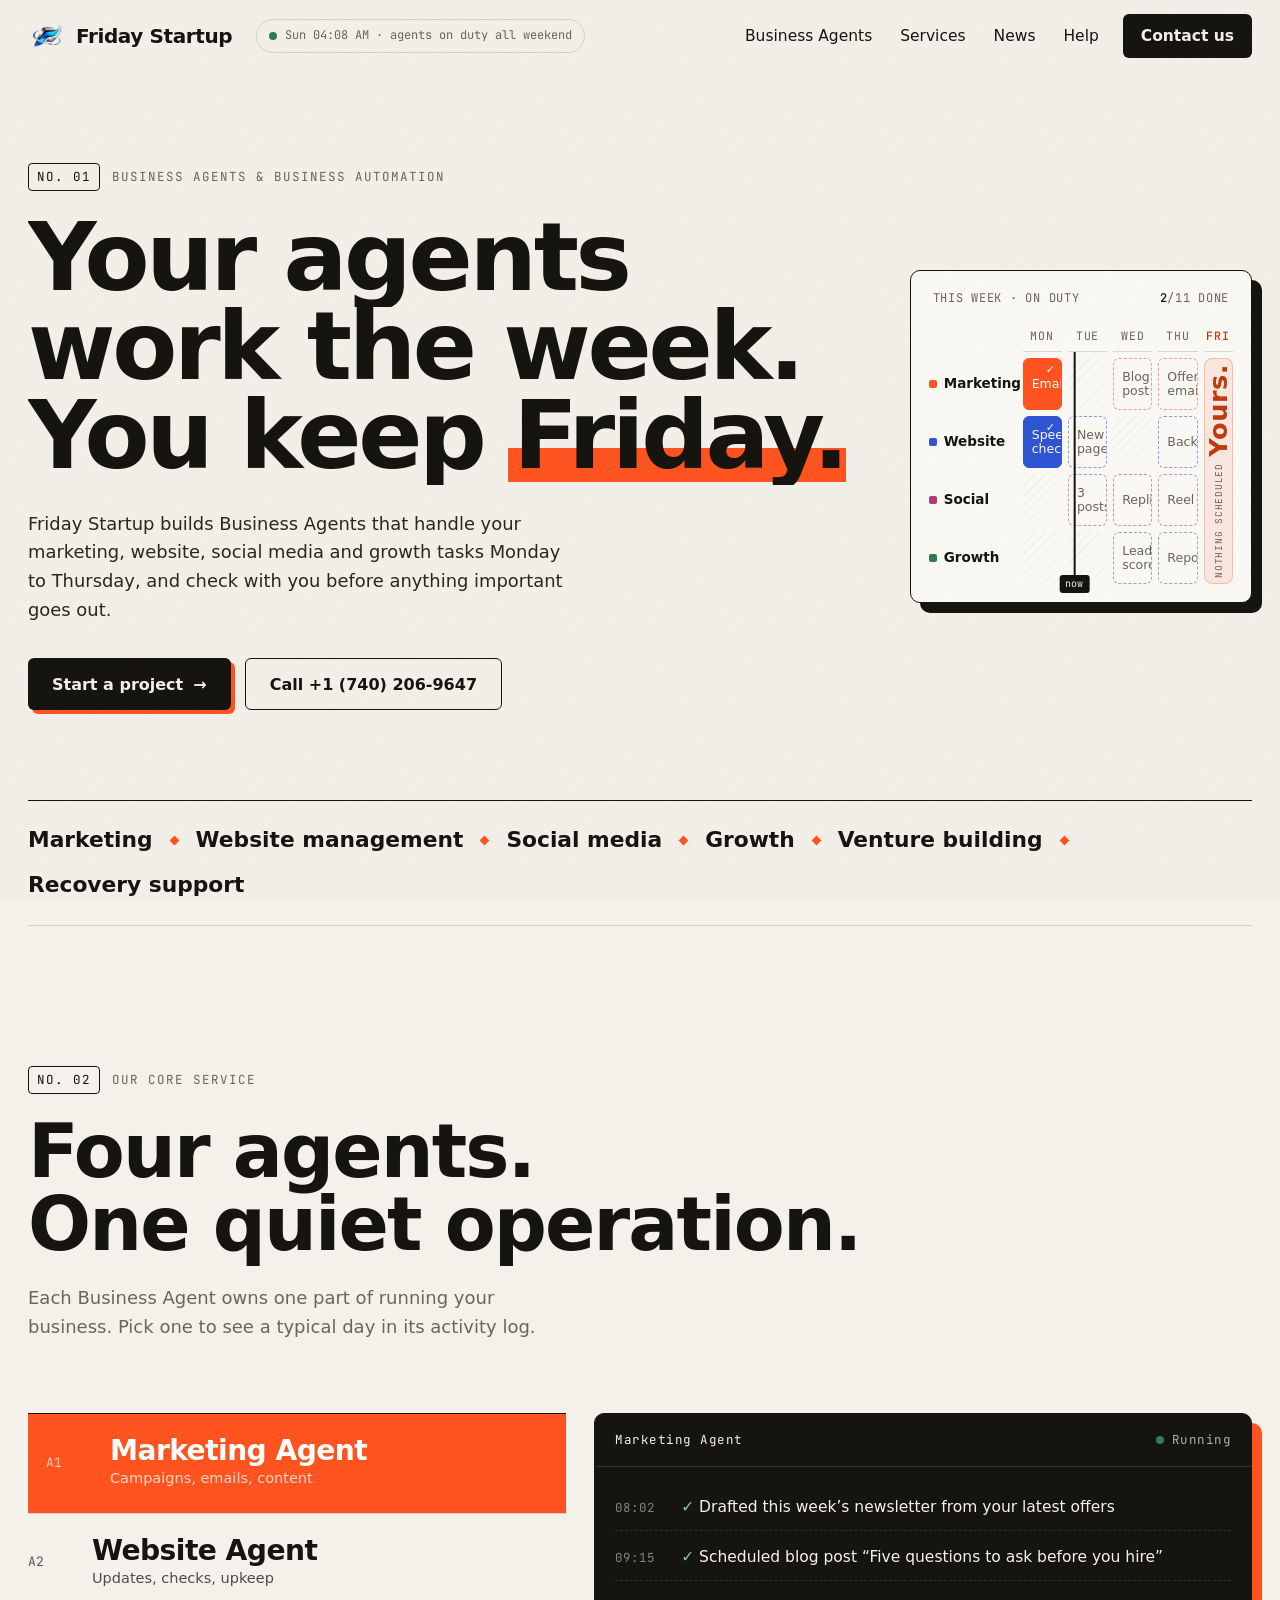
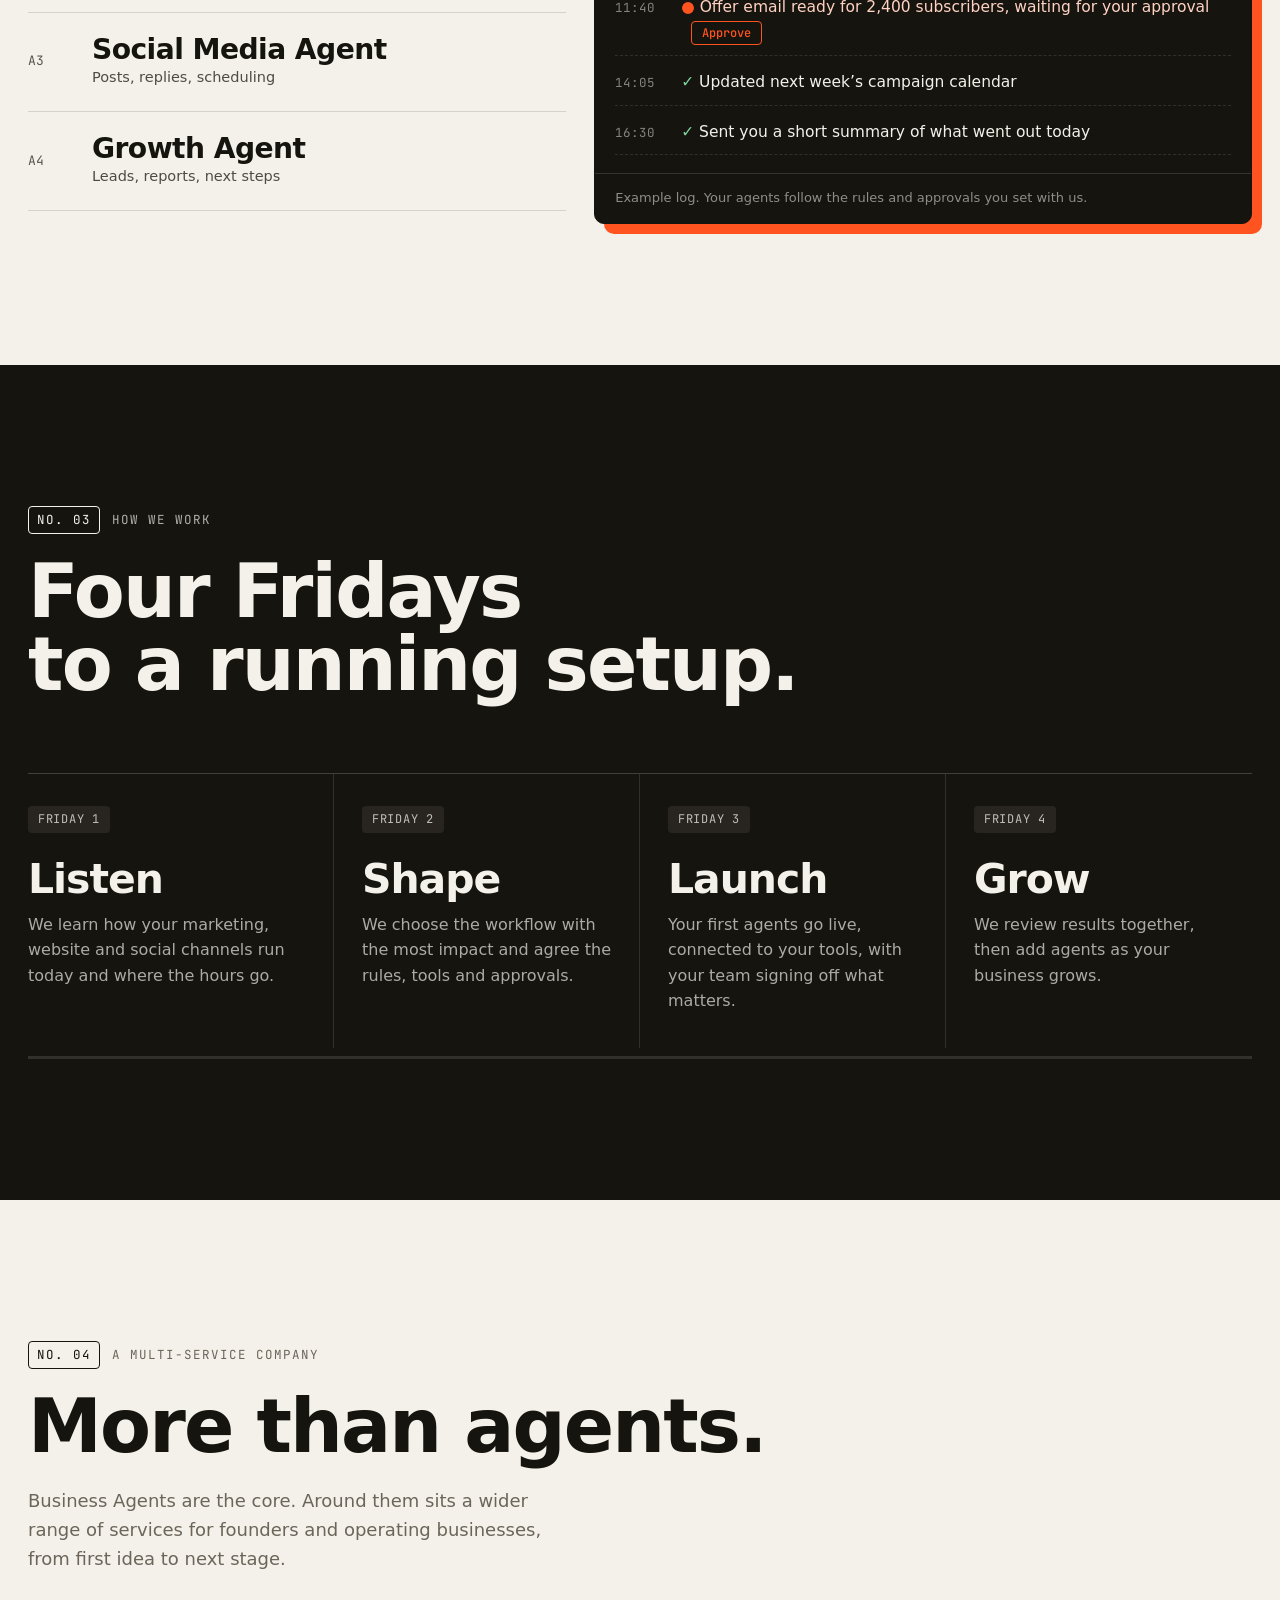
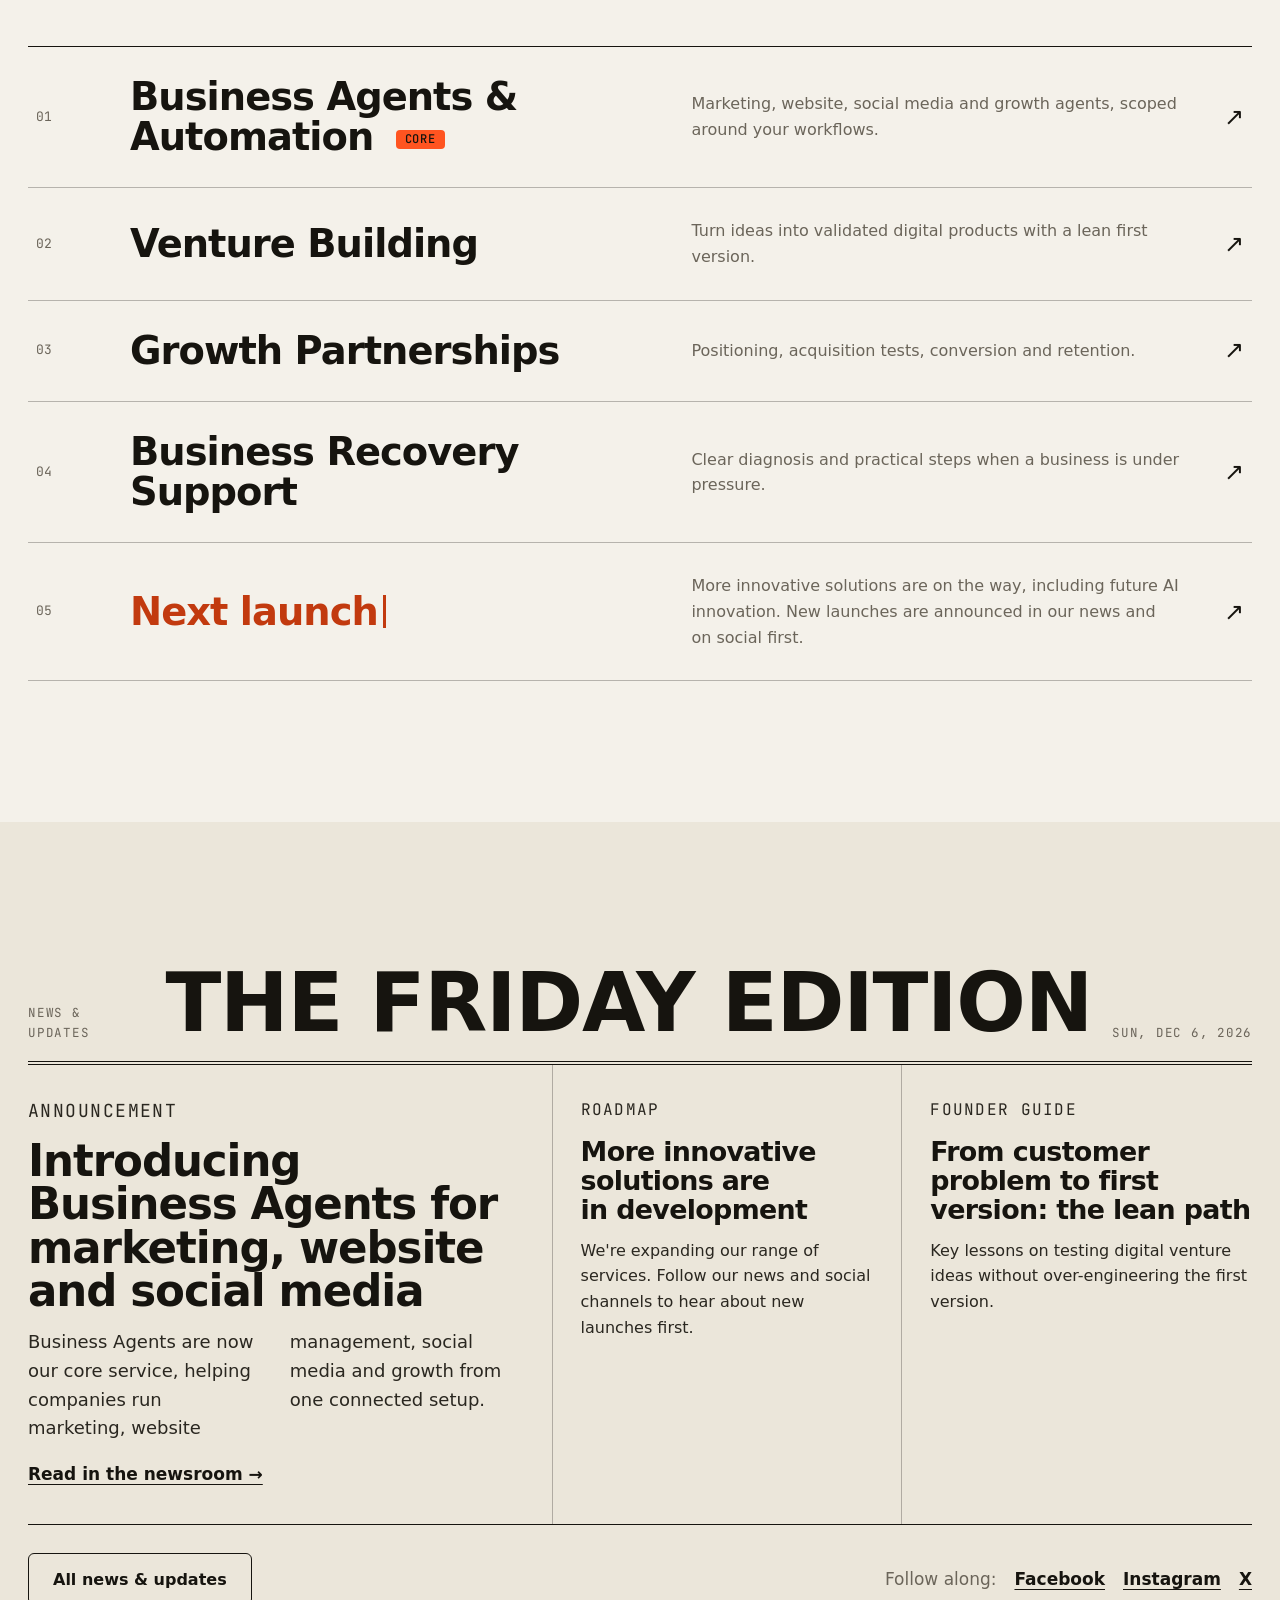
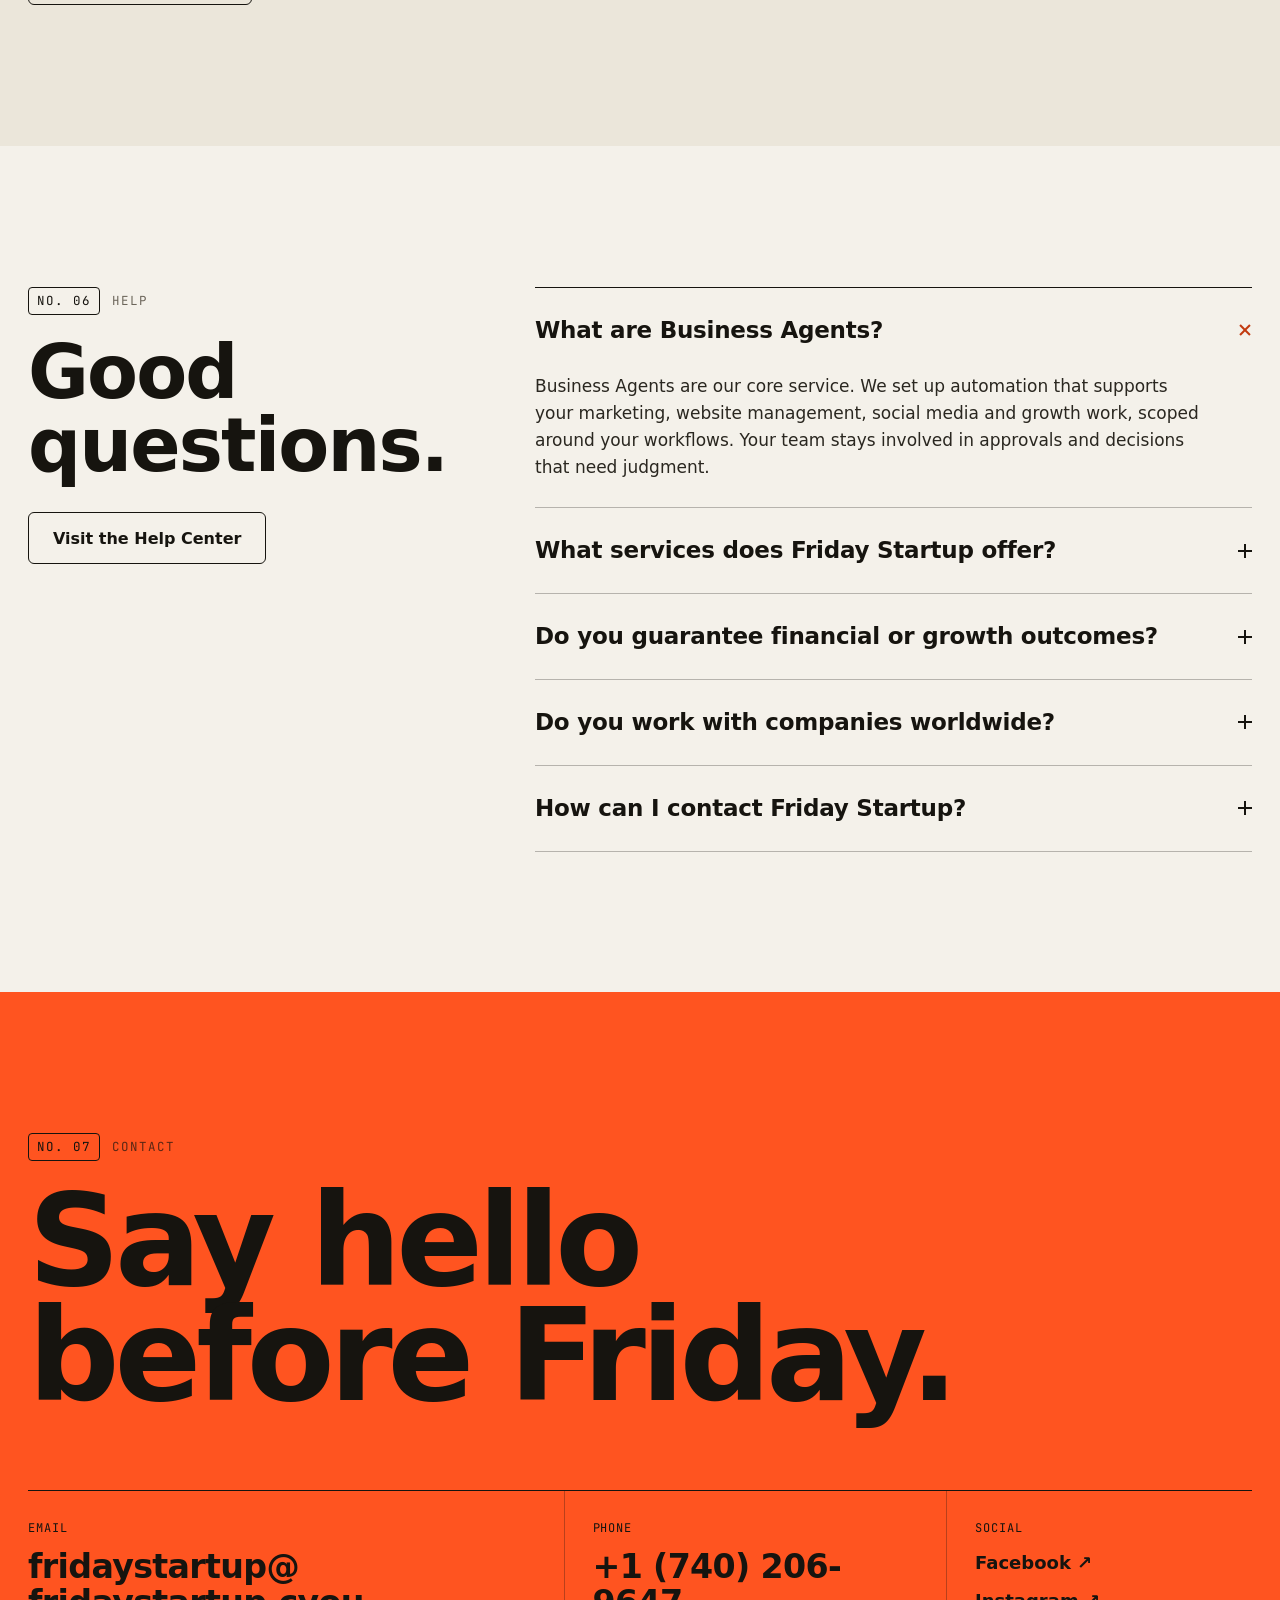
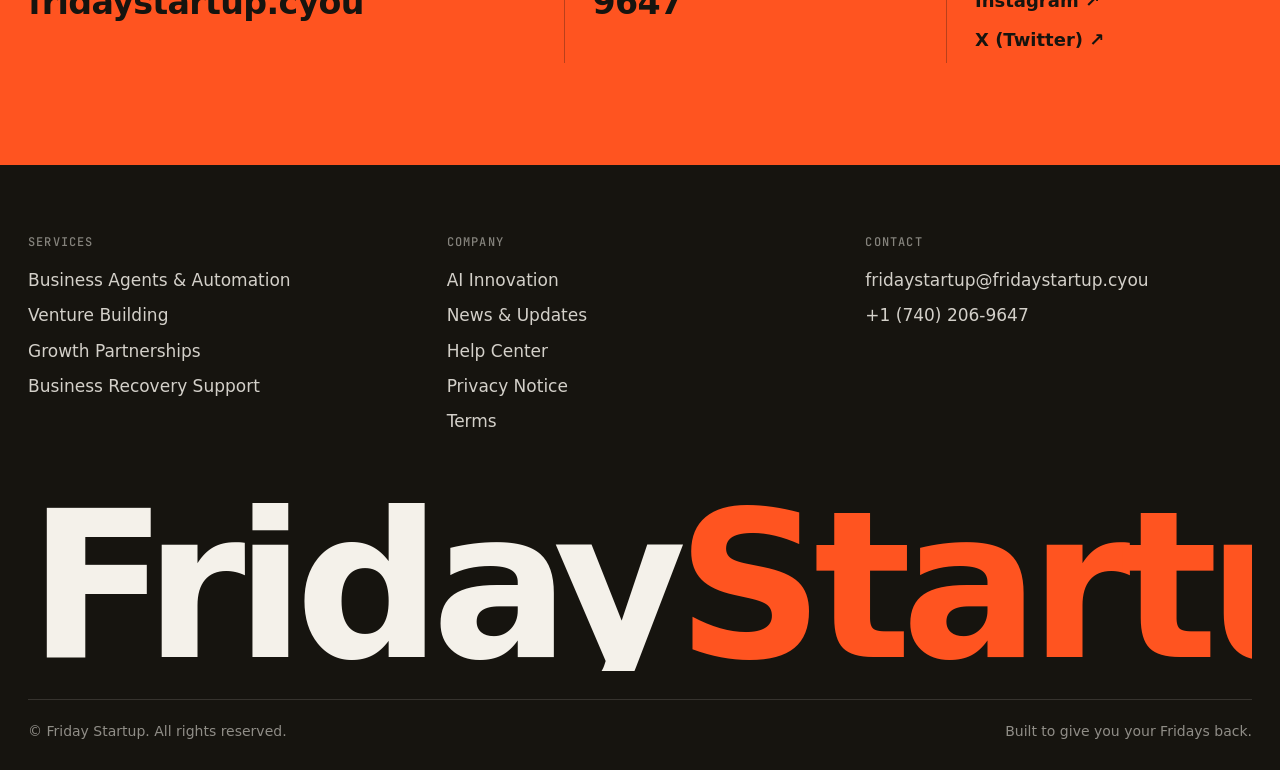
==== commit e664e3c7: "Replace homepage with original 'Keep your Friday' design Remove the previous reference-inspired look" ====
--- a/index.html
+++ b/index.html
@@ -10,9 +10,11 @@
   <link rel="icon" type="image/png" sizes="512x512" href="/assets/friday-startup-favicon-512.png">
   <link rel="preconnect" href="https://fonts.googleapis.com">
   <link rel="preconnect" href="https://fonts.gstatic.com" crossorigin>
-  <link rel="stylesheet" href="https://fonts.googleapis.com/css2?family=Geist:wght@300..700&family=Geist+Mono:wght@400;500&display=swap">
+  <link rel="preconnect" href="https://api.fontshare.com" crossorigin>
+  <link rel="stylesheet" href="https://api.fontshare.com/v2/css?f[]=cabinet-grotesk@500,700,800&f[]=satoshi@400,500,700&display=swap">
+  <link rel="stylesheet" href="https://fonts.googleapis.com/css2?family=JetBrains+Mono:wght@400;500&display=swap">
   <link rel="stylesheet" href="/assets/css/home.css">
-  <meta name="theme-color" content="#070b1f">
+  <meta name="theme-color" content="#f4f1ea">
   <title>Friday Startup | Business Agents, Automation and Growth Services</title>
   
   <meta property="og:type" content="website">
@@ -60,417 +62,233 @@
   </script>
 </head>
 <body>
-  <a class="skip-link" href="#main">Skip to main content</a>
-
-  <!-- Floating pill navigation -->
-  <header class="dock" data-dock>
-    <a class="dock__brand" href="/" aria-label="Friday Startup home">
-      <img src="/assets/friday-startup-emblem-lossless.webp" width="36" height="24" alt="">
-      <span>Friday Startup</span>
-    </a>
-    <nav class="dock__nav" id="dock-nav" aria-label="Primary navigation">
-      <a href="#agents" data-nav>Business Agents</a>
-      <a href="#services" data-nav>Services</a>
-      <a href="#process" data-nav>Process</a>
-      <a href="#news" data-nav>News</a>
-      <a href="#contact" data-nav>Contact</a>
-    </nav>
-    <a class="dock__cta" href="tel:+17402069647">Book a call</a>
-    <button class="dock__menu" type="button" aria-expanded="false" aria-controls="dock-nav" aria-label="Open menu">
-      <span></span>
-    </button>
+  <a class="skip" href="#main">Skip to main content</a>
+
+  <header class="top" data-top>
+    <div class="top__in">
+      <a class="brand" href="/" aria-label="Friday Startup home">
+        <img src="/assets/friday-startup-emblem-lossless.webp" width="40" height="27" alt="">
+        <span class="brand__name">Friday Startup</span>
+      </a>
+      <p class="top__status" aria-live="off"><span class="live-dot"></span><span data-clock>Agents on duty</span></p>
+      <nav class="top__nav" id="top-nav" aria-label="Primary navigation">
+        <a href="#agents">Business Agents</a>
+        <a href="#services">Services</a>
+        <a href="#edition">News</a>
+        <a href="/help/">Help</a>
+        <a class="top__cta" href="#contact">Contact us</a>
+      </nav>
+      <button class="top__menu" type="button" aria-expanded="false" aria-controls="top-nav">Menu</button>
+    </div>
   </header>
 
   <main id="main">
     <!-- HERO -->
     <section class="hero" aria-labelledby="hero-title">
-      <canvas class="glyphs" data-glyphs aria-hidden="true"></canvas>
-      <div class="hero__glow" aria-hidden="true"></div>
-      <div class="hero__inner">
-        <p class="pill-label rise" style="--d:0"><span class="pulse-dot"></span>Business Agents &amp; Business Automation</p>
-        <h1 class="hero__title" id="hero-title">
-          <span class="rise" style="--d:1">Grow your business</span>
-          <span class="rise" style="--d:2">with Business Agents</span>
-        </h1>
-        <p class="hero__lede rise" style="--d:3">We set up intelligent agents that run your marketing, manage your website, handle your social media and drive growth, while your team stays in control.</p>
-        <div class="hero__actions rise" style="--d:4">
-          <a class="btn btn--gradient" href="#contact">
-            <svg viewBox="0 0 24 24" width="18" height="18" aria-hidden="true"><path d="M4.5 16.5c-1.5 1.26-2 5-2 5s3.74-.5 5-2c.71-.84.7-2.13-.09-2.91a2.18 2.18 0 0 0-2.91-.09Z"/><path d="m12 15-3-3a22 22 0 0 1 2-3.95A12.88 12.88 0 0 1 22 2c0 2.72-.78 7.5-6 11a22.35 22.35 0 0 1-4 2Z"/><path d="M9 12H4s.55-3.03 2-4c1.62-1.08 5 0 5 0"/><path d="M12 15v5s3.03-.55 4-2c1.08-1.62 0-5 0-5"/></svg>
-            Start a Project <span class="btn__arrow" aria-hidden="true">→</span>
-          </a>
-          <a class="btn btn--outline" href="tel:+17402069647">
-            <svg viewBox="0 0 24 24" width="18" height="18" aria-hidden="true"><rect x="6" y="2" width="12" height="20" rx="2.5"/><path d="M11 18h2"/></svg>
-            Book a Call <span class="btn__arrow btn__arrow--up" aria-hidden="true">↗</span>
-          </a>
-        </div>
-        <div class="hero__team rise" style="--d:5">
-          <ul class="agent-stack" aria-hidden="true">
-            <li style="--c:#5eead4"><svg viewBox="0 0 24 24"><path d="M3 11v2a1 1 0 0 0 1 1h2l5 4V6L6 10H4a1 1 0 0 0-1 1Z"/><path d="M15.5 8.5a5 5 0 0 1 0 7"/></svg></li>
-            <li style="--c:#93c5fd"><svg viewBox="0 0 24 24"><rect x="3" y="4" width="18" height="16" rx="2"/><path d="M3 9h18"/></svg></li>
-            <li style="--c:#f0abfc"><svg viewBox="0 0 24 24"><path d="M21 15a2 2 0 0 1-2 2H7l-4 4V5a2 2 0 0 1 2-2h14a2 2 0 0 1 2 2Z"/></svg></li>
-            <li style="--c:#a7f3d0"><svg viewBox="0 0 24 24"><path d="m3 17 6-6 4 4 8-8"/><path d="M14 7h7v7"/></svg></li>
-          </ul>
-          <p><strong>Four agents, one connected setup</strong> <span>Marketing · Website · Social · Growth</span></p>
-        </div>
-        <p class="hero__note rise" style="--d:6">From idea to execution, your automation journey, simplified.</p>
-      </div>
-
-      <div class="hero__ticker rise" style="--d:7">
-        <p>Everything we do, under one roof</p>
-        <div class="ticker" aria-hidden="true">
-          <div class="ticker__track">
-            <span>Business Agents</span><span>Marketing</span><span>Website Management</span><span>Social Media</span><span>Growth</span><span>Venture Building</span><span>Growth Partnerships</span><span>Business Recovery</span><span>AI Innovation</span>
-            <span>Business Agents</span><span>Marketing</span><span>Website Management</span><span>Social Media</span><span>Growth</span><span>Venture Building</span><span>Growth Partnerships</span><span>Business Recovery</span><span>AI Innovation</span>
-          </div>
-        </div>
-      </div>
-    </section>
-
-    <!-- BUSINESS AGENTS -->
-    <section class="section agents" id="agents" aria-labelledby="agents-title">
-      <div class="wrap">
-        <div class="section-head reveal">
+      <div class="shell hero__grid">
+        <div class="hero__copy">
+          <p class="kicker"><span>No. 01</span> Business Agents &amp; Business Automation</p>
+          <h1 class="hero__title" id="hero-title">
+            <span class="line"><span>Your agents</span></span>
+            <span class="line"><span>work the week.</span></span>
+            <span class="line"><span>You keep <em>Friday.</em></span></span>
+          </h1>
+          <p class="hero__lede">Friday Startup builds Business Agents that handle your marketing, website, social media and growth tasks Monday to Thursday, and check with you before anything important goes out.</p>
+          <div class="hero__actions">
+            <a class="btn btn--ink" href="#contact">Start a project <span aria-hidden="true">→</span></a>
+            <a class="btn btn--line" href="tel:+17402069647">Call +1 (740) 206-9647</a>
+          </div>
+        </div>
+
+        <figure class="board" aria-label="Example week: Business Agents completing tasks from Monday to Thursday, Friday left free" data-board>
+          <figcaption class="board__head">
+            <span>This week · on duty</span>
+            <span class="board__count"><b data-done>0</b>/11 done</span>
+          </figcaption>
+          <div class="board__grid">
+            <span class="board__corner"></span>
+            <span class="board__day">Mon</span><span class="board__day">Tue</span><span class="board__day">Wed</span><span class="board__day">Thu</span><span class="board__day board__day--fri">Fri</span>
+
+            <span class="board__agent" style="--a:var(--c-mkt)">Marketing</span>
+            <span class="task" data-day="0" style="--a:var(--c-mkt)">Emails</span><span class="slot"></span>
+            <span class="task" data-day="2" style="--a:var(--c-mkt)">Blog post</span>
+            <span class="task" data-day="3" style="--a:var(--c-mkt)">Offer email</span>
+
+            <span class="board__agent" style="--a:var(--c-web)">Website</span>
+            <span class="task" data-day="0" style="--a:var(--c-web)">Speed check</span>
+            <span class="task" data-day="1" style="--a:var(--c-web)">New pages</span><span class="slot"></span>
+            <span class="task" data-day="3" style="--a:var(--c-web)">Backup</span>
+
+            <span class="board__agent" style="--a:var(--c-soc)">Social</span>
+            <span class="slot"></span>
+            <span class="task" data-day="1" style="--a:var(--c-soc)">3 posts</span>
+            <span class="task" data-day="2" style="--a:var(--c-soc)">Replies</span>
+            <span class="task" data-day="3" style="--a:var(--c-soc)">Reel</span>
+
+            <span class="board__agent" style="--a:var(--c-grw)">Growth</span>
+            <span class="slot"></span><span class="slot"></span>
+            <span class="task" data-day="2" style="--a:var(--c-grw)">Leads scored</span>
+            <span class="task" data-day="3" style="--a:var(--c-grw)">Report</span>
+
+            <span class="board__free"><b>Yours.</b><small>Nothing scheduled</small></span>
+            <span class="board__now" aria-hidden="true"></span>
+          </div>
+        </figure>
+      </div>
+
+      <div class="shell strip">
+        <span>Marketing</span><i></i><span>Website management</span><i></i><span>Social media</span><i></i><span>Growth</span><i></i><span>Venture building</span><i></i><span>Recovery support</span>
+      </div>
+    </section>
+
+    <!-- AGENTS -->
+    <section class="sec" id="agents" aria-labelledby="agents-title">
+      <div class="shell">
+        <header class="sec__head">
+          <p class="kicker"><span>No. 02</span> Our core service</p>
+          <h2 id="agents-title" class="split">Four agents.<br>One quiet operation.</h2>
+          <p class="sec__lede">Each Business Agent owns one part of running your business. Pick one to see a typical day in its activity log.</p>
+        </header>
+
+        <div class="roster">
+          <div class="roster__list" role="tablist" aria-label="Business Agents">
+            <button role="tab" id="tab-mkt" aria-controls="log" aria-selected="true" data-agent="mkt" style="--a:var(--c-mkt)">
+              <span class="roster__num">A1</span><span class="roster__name">Marketing Agent</span><span class="roster__role">Campaigns, emails, content</span>
+            </button>
+            <button role="tab" id="tab-web" aria-controls="log" aria-selected="false" tabindex="-1" data-agent="web" style="--a:var(--c-web)">
+              <span class="roster__num">A2</span><span class="roster__name">Website Agent</span><span class="roster__role">Updates, checks, upkeep</span>
+            </button>
+            <button role="tab" id="tab-soc" aria-controls="log" aria-selected="false" tabindex="-1" data-agent="soc" style="--a:var(--c-soc)">
+              <span class="roster__num">A3</span><span class="roster__name">Social Media Agent</span><span class="roster__role">Posts, replies, scheduling</span>
+            </button>
+            <button role="tab" id="tab-grw" aria-controls="log" aria-selected="false" tabindex="-1" data-agent="grw" style="--a:var(--c-grw)">
+              <span class="roster__num">A4</span><span class="roster__name">Growth Agent</span><span class="roster__role">Leads, reports, next steps</span>
+            </button>
+          </div>
+
+          <div class="log" id="log" role="tabpanel" aria-labelledby="tab-mkt" data-log>
+            <div class="log__bar">
+              <span class="log__title" data-log-title>Marketing Agent</span>
+              <span class="log__state"><span class="live-dot"></span>Running</span>
+            </div>
+            <ol class="log__lines" data-log-lines>
+              <li><time>08:02</time><span>Drafted this week's newsletter from your latest offers</span></li>
+              <li><time>09:15</time><span>Scheduled blog post "Five questions to ask before you hire"</span></li>
+              <li class="is-ask"><time>11:40</time><span>Offer email ready, waiting for your approval</span></li>
+              <li><time>14:05</time><span>Updated the campaign calendar for next week</span></li>
+            </ol>
+            <p class="log__foot">Example log. Your agents follow the rules and approvals you set with us.</p>
+          </div>
+        </div>
+      </div>
+    </section>
+
+    <!-- HOW IT WORKS -->
+    <section class="sec sec--ink" id="process" aria-labelledby="process-title">
+      <div class="shell">
+        <header class="sec__head">
+          <p class="kicker kicker--light"><span>No. 03</span> How we work</p>
+          <h2 id="process-title" class="split">Four Fridays<br>to a running setup.</h2>
+        </header>
+        <ol class="fridays" data-fridays>
+          <li><span class="fridays__date">Friday 1</span><h3>Listen</h3><p>We learn how your marketing, website and social channels run today and where the hours go.</p></li>
+          <li><span class="fridays__date">Friday 2</span><h3>Shape</h3><p>We choose the workflow with the most impact and agree the rules, tools and approvals.</p></li>
+          <li><span class="fridays__date">Friday 3</span><h3>Launch</h3><p>Your first agents go live, connected to your tools, with your team signing off what matters.</p></li>
+          <li><span class="fridays__date">Friday 4</span><h3>Grow</h3><p>We review results together, then add agents as your business grows.</p></li>
+        </ol>
+        <div class="fridays__track" aria-hidden="true"><span data-fridays-bar></span></div>
+      </div>
+    </section>
+
+    <!-- SERVICES -->
+    <section class="sec" id="services" aria-labelledby="services-title">
+      <div class="shell">
+        <header class="sec__head sec__head--row">
           <div>
-            <p class="eyebrow">Our core service</p>
-            <h2 id="agents-title">Meet your<br>Business Agents.</h2>
-          </div>
-          <p class="section-head__copy">Each agent takes on one part of running your business. We connect them to your tools, set the rules together, and your team approves what matters.</p>
-        </div>
-
-        <div class="bento">
-          <!-- Marketing -->
-          <article class="tile reveal" style="--i:0">
-            <div class="tile__visual" aria-hidden="true">
-              <div class="mock mock--calendar">
-                <div class="mock__bar"><b>Campaign calendar</b><em>This week</em></div>
-                <div class="cal">
-                  <span class="cal__day">Mon</span><span class="cal__day">Tue</span><span class="cal__day">Wed</span><span class="cal__day">Thu</span><span class="cal__day">Fri</span>
-                  <i class="cal__item cal__item--a" style="--col:1">Email</i>
-                  <i class="cal__item cal__item--b" style="--col:3">Blog</i>
-                  <i class="cal__item cal__item--c" style="--col:2">Offer</i>
-                  <i class="cal__item cal__item--d" style="--col:5">Promo</i>
-                  <i class="cal__item cal__item--new" style="--col:4">+ New</i>
-                </div>
-              </div>
-            </div>
-            <div class="tile__copy">
-              <span class="tile__tag">Marketing Agent</span>
-              <h3>Campaigns that run on schedule</h3>
-              <p>Plans, drafts and schedules emails, blog posts and promotions, then sends them for your approval.</p>
-            </div>
+            <p class="kicker"><span>No. 04</span> A multi-service company</p>
+            <h2 id="services-title" class="split">More than agents.</h2>
+          </div>
+          <p class="sec__lede">Business Agents are the core. Around them sits a wider range of services for founders and operating businesses, from first idea to next stage.</p>
+        </header>
+
+        <ul class="index">
+          <li><a href="/business-automation/"><span class="index__n">01</span><span class="index__t">Business Agents &amp; Automation <em>Core</em></span><span class="index__d">Marketing, website, social media and growth agents, scoped around your workflows.</span><span class="index__go" aria-hidden="true">↗</span></a></li>
+          <li><a href="/venture-building/"><span class="index__n">02</span><span class="index__t">Venture Building</span><span class="index__d">Turn ideas into validated digital products with a lean first version.</span><span class="index__go" aria-hidden="true">↗</span></a></li>
+          <li><a href="/growth-partnerships/"><span class="index__n">03</span><span class="index__t">Growth Partnerships</span><span class="index__d">Positioning, acquisition tests, conversion and retention.</span><span class="index__go" aria-hidden="true">↗</span></a></li>
+          <li><a href="/business-recovery/"><span class="index__n">04</span><span class="index__t">Business Recovery Support</span><span class="index__d">Clear diagnosis and practical steps when a business is under pressure.</span><span class="index__go" aria-hidden="true">↗</span></a></li>
+          <li class="index__next"><a href="/ai-innovation/"><span class="index__n">05</span><span class="index__t">Next launch<span class="cursor" aria-hidden="true"></span></span><span class="index__d">More innovative solutions are on the way, including future AI innovation. New launches are announced in our news and on social first.</span><span class="index__go" aria-hidden="true">↗</span></a></li>
+        </ul>
+      </div>
+    </section>
+
+    <!-- NEWS: The Friday Edition -->
+    <section class="sec sec--paper2" id="edition" aria-labelledby="edition-title">
+      <div class="shell">
+        <div class="mast">
+          <span>News &amp; updates</span>
+          <h2 id="edition-title">The Friday Edition</h2>
+          <span data-today>Latest issue</span>
+        </div>
+        <div class="paper">
+          <article class="paper__lead">
+            <p class="paper__cat">Announcement</p>
+            <h3><a href="/news.html">Introducing Business Agents for marketing, website and social media</a></h3>
+            <p>Business Agents are now our core service, helping companies run marketing, website management, social media and growth from one connected setup.</p>
+            <a class="paper__more" href="/news.html">Read in the newsroom →</a>
           </article>
-
-          <!-- Website -->
-          <article class="tile reveal" style="--i:1">
-            <div class="tile__visual" aria-hidden="true">
-              <div class="mock mock--browser">
-                <div class="mock__chrome"><i></i><i></i><i></i><span>yourbusiness.com</span></div>
-                <ul class="checks" data-checks>
-                  <li><span class="check"></span>Page speed checked</li>
-                  <li><span class="check"></span>Broken links fixed</li>
-                  <li><span class="check"></span>Opening hours updated</li>
-                  <li><span class="check"></span>Weekly backup complete</li>
-                </ul>
-              </div>
-            </div>
-            <div class="tile__copy">
-              <span class="tile__tag">Website Agent</span>
-              <h3>A website that stays fresh</h3>
-              <p>Keeps content up to date, watches for errors and handles routine maintenance in the background.</p>
-            </div>
+          <article>
+            <p class="paper__cat">Roadmap</p>
+            <h3><a href="/news.html">More innovative solutions are in development</a></h3>
+            <p>We're expanding our range of services. Follow our news and social channels to hear about new launches first.</p>
           </article>
-
-          <!-- Social -->
-          <article class="tile reveal" style="--i:2">
-            <div class="tile__visual" aria-hidden="true">
-              <div class="mock mock--social">
-                <div class="post">
-                  <div class="post__head"><span class="post__avatar">FS</span><b>Your brand</b><em>Draft</em></div>
-                  <p class="post__line"></p><p class="post__line post__line--short"></p>
-                  <div class="post__img"></div>
-                </div>
-                <div class="queue">
-                  <span class="queue__chip" style="--c:#1877f2">Facebook<i>6:00 PM</i></span>
-                  <span class="queue__chip" style="--c:#e1306c">Instagram<i>6:30 PM</i></span>
-                  <span class="queue__chip" style="--c:#111">X<i>7:00 PM</i></span>
-                </div>
-              </div>
-            </div>
-            <div class="tile__copy">
-              <span class="tile__tag">Social Media Agent</span>
-              <h3>Consistent across every platform</h3>
-              <p>Prepares posts for each channel, queues them at the right time and flags messages that need a reply.</p>
-            </div>
+          <article>
+            <p class="paper__cat">Founder guide</p>
+            <h3><a href="/news.html">From customer problem to first version: the lean path</a></h3>
+            <p>Key lessons on testing digital venture ideas without over-engineering the first version.</p>
           </article>
-
-          <!-- Growth -->
-          <article class="tile reveal" style="--i:3">
-            <div class="tile__visual" aria-hidden="true">
-              <div class="mock mock--chart">
-                <div class="mock__bar"><b>Weekly growth report</b><em class="ready">Ready</em></div>
-                <svg class="chart" viewBox="0 0 300 110" preserveAspectRatio="none">
-                  <path class="chart__area" d="M0 92 L40 84 L80 88 L120 68 L160 72 L200 50 L240 44 L300 22 L300 110 L0 110Z"/>
-                  <path class="chart__line" d="M0 92 L40 84 L80 88 L120 68 L160 72 L200 50 L240 44 L300 22"/>
-                  <circle class="chart__dot" cx="300" cy="22" r="5"/>
-                </svg>
-                <div class="chart__legend"><span>Enquiries</span><span>Visitors</span><span>Followers</span></div>
-              </div>
-            </div>
-            <div class="tile__copy">
-              <span class="tile__tag">Growth Agent</span>
-              <h3>Clear numbers, next steps</h3>
-              <p>Pulls results from your channels into one simple report and suggests where to focus next.</p>
-            </div>
-          </article>
-        </div>
-      </div>
-    </section>
-
-    <!-- REAL WORKFLOWS -->
-    <section class="section workflows" id="workflows" aria-labelledby="workflows-title">
-      <canvas class="glyphs glyphs--soft" data-glyphs aria-hidden="true"></canvas>
-      <div class="wrap">
-        <div class="section-head reveal">
-          <div>
-            <p class="eyebrow">Features</p>
-            <h2 id="workflows-title">Real workflows.<br>Real automation.</h2>
-          </div>
-          <div class="built-for">
-            <span>Built for:</span>
-            <ul>
-              <li>Service providers</li>
-              <li>Small businesses</li>
-              <li>Agencies</li>
-              <li>E-commerce brands</li>
-            </ul>
-          </div>
-        </div>
-
-        <div class="trio">
-          <article class="card reveal" style="--i:0">
-            <div class="card__visual" aria-hidden="true">
-              <div class="mock mock--leads" data-leads>
-                <div class="lead"><span class="av" style="--h:190">LB</span><b>Luca Bianchi</b><em class="tag" data-tags="Cold lead,Qualified,Hot lead">Cold lead</em></div>
-                <div class="lead is-active"><span class="av" style="--h:20">DW</span><b>Daniel Weiss</b><em class="tag" data-tags="Hot lead,Qualified,Cold lead">Hot lead</em></div>
-                <div class="lead"><span class="av" style="--h:140">SN</span><b>Sofia Novak</b><em class="tag" data-tags="Qualified,Hot lead,Cold lead">Qualified</em></div>
-                <div class="lead"><span class="av" style="--h:260">MR</span><b>Marcus Reed</b><em class="tag" data-tags="Cold lead,Hot lead,Qualified">Cold lead</em></div>
-              </div>
-            </div>
-            <div class="card__copy">
-              <h3>Lead qualification and routing</h3>
-              <p>Agents score new enquiries, tag them and send each one to the right person, so hot leads never wait.</p>
-            </div>
-          </article>
-
-          <article class="card reveal" style="--i:1">
-            <div class="card__visual" aria-hidden="true">
-              <div class="mock mock--board">
-                <div class="col col--new"><span>New</span></div>
-                <div class="col col--progress"><span>In progress</span></div>
-                <div class="col col--closed"><span>Closed</span></div>
-                <div class="deal">
-                  <strong>New deal</strong>
-                  <i class="deal__bar"></i>
-                  <span class="deal__row"><i class="deal__pill"></i><b>$12,000</b></span>
-                  <svg class="deal__cursor" viewBox="0 0 24 24" width="18" height="18"><path d="M5 3l14 7-6 2-2 6z" fill="#0f172a" stroke="#fff" stroke-width="1.5" stroke-linejoin="round"/></svg>
-                </div>
-              </div>
-            </div>
-            <div class="card__copy">
-              <h3>Pipeline management</h3>
-              <p>Deals move through your pipeline automatically, with follow-ups and reminders handled for you.</p>
-            </div>
-          </article>
-
-          <article class="card reveal" style="--i:2">
-            <div class="card__visual" aria-hidden="true">
-              <div class="mock mock--chat">
-                <small>Customer</small>
-                <p class="msg msg--in msg--1">How do I reset my password?</p>
-                <p class="msg msg--in msg--2">From the mobile app</p>
-                <small class="chat__agent">Agent</small>
-                <p class="typing"><i></i><i></i><i></i></p>
-                <p class="msg msg--out">To reset your password, open Settings, then Security.</p>
-              </div>
-            </div>
-            <div class="card__copy">
-              <h3>Customer support and FAQ handling</h3>
-              <p>Common questions get fast, accurate answers any time of day, and anything complex goes to your team.</p>
-            </div>
-          </article>
-        </div>
-      </div>
-    </section>
-
-    <!-- PROCESS -->
-    <section class="section process" id="process" aria-labelledby="process-title">
-      <div class="wrap">
-        <div class="section-head section-head--center reveal">
-          <p class="eyebrow">Process</p>
-          <h2 id="process-title">From first call to running agents.</h2>
-          <p class="section-head__copy">Every business is different, so we start with your context and build one focused workflow at a time.</p>
-        </div>
-        <ol class="steps" data-steps>
-          <li class="step reveal" style="--i:0"><span class="step__num">01</span><h3>Discover</h3><p>We learn how your marketing, website and social channels run today and where time is lost.</p></li>
-          <li class="step reveal" style="--i:1"><span class="step__num">02</span><h3>Design</h3><p>We pick the highest-impact workflow and agree on the rules, tools and approvals.</p></li>
-          <li class="step reveal" style="--i:2"><span class="step__num">03</span><h3>Launch</h3><p>Your agents go live, connected to your tools, with your team approving what matters.</p></li>
-          <li class="step reveal" style="--i:3"><span class="step__num">04</span><h3>Grow</h3><p>We review results together and expand the agents as your business grows.</p></li>
-        </ol>
-      </div>
-    </section>
-
-    <!-- SERVICES -->
-    <section class="section services" id="services" aria-labelledby="services-title">
-      <div class="wrap">
-        <div class="section-head reveal">
-          <div>
-            <p class="eyebrow">A multi-service company</p>
-            <h2 id="services-title">One partner.<br>Many ways to grow.</h2>
-          </div>
-          <p class="section-head__copy">Business Agents are our core service, alongside a wider range of services for founders and operating businesses, from first idea to next stage.</p>
-        </div>
-
-        <div class="svc-grid">
-          <a class="svc svc--core reveal" href="/business-automation/" style="--i:0">
-            <span class="svc__tag">Core service</span>
-            <h3>Business Agents &amp; Automation</h3>
-            <p>Agents for marketing, website management, social media and growth, scoped around your workflows with people involved where judgment matters.</p>
-            <span class="svc__link">Explore Business Automation <i aria-hidden="true">→</i></span>
-          </a>
-          <a class="svc reveal" href="/venture-building/" style="--i:1">
-            <span class="svc__tag">Service</span>
-            <h3>Venture Building</h3>
-            <p>Turn ideas into validated digital products, starting with real customer problems and a lean first version.</p>
-            <span class="svc__link">Explore <i aria-hidden="true">→</i></span>
-          </a>
-          <a class="svc reveal" href="/growth-partnerships/" style="--i:2">
-            <span class="svc__tag">Service</span>
-            <h3>Growth Partnerships</h3>
-            <p>Positioning, acquisition experiments, conversion and retention to move past your next growth ceiling.</p>
-            <span class="svc__link">Explore <i aria-hidden="true">→</i></span>
-          </a>
-          <a class="svc reveal" href="/business-recovery/" style="--i:3">
-            <span class="svc__tag">Service</span>
-            <h3>Business Recovery Support</h3>
-            <p>Clear diagnosis under pressure, with practical digital and process steps to regain stability.</p>
-            <span class="svc__link">Explore <i aria-hidden="true">→</i></span>
-          </a>
-        </div>
-
-        <div class="future reveal">
-          <canvas class="glyphs glyphs--tight" data-glyphs aria-hidden="true"></canvas>
-          <div class="future__copy">
-            <span class="svc__tag svc__tag--light">Coming soon</span>
-            <h3>More innovative solutions are on the way.</h3>
-            <p>We're building new products and services, including future AI innovation. New launches will be announced in our newsroom and on our social channels first.</p>
-          </div>
-          <div class="future__actions">
-            <a class="btn btn--white" href="/ai-innovation/">See what's next <span class="btn__arrow" aria-hidden="true">→</span></a>
-            <a class="btn btn--outline" href="#news">Follow updates</a>
-          </div>
-        </div>
-      </div>
-    </section>
-
-    <!-- NEWS -->
-    <section class="section news" id="news" aria-labelledby="news-title">
-      <div class="wrap">
-        <div class="section-head reveal">
-          <div>
-            <p class="eyebrow">News &amp; updates</p>
-            <h2 id="news-title">Latest from<br>the newsroom.</h2>
-          </div>
-          <a class="btn btn--outline" href="/news.html">All news &amp; updates <span class="btn__arrow btn__arrow--up" aria-hidden="true">↗</span></a>
-        </div>
-        <div class="news-grid">
-          <a class="story story--feature reveal" href="/news.html" style="--i:0">
-            <span class="story__meta"><b>Announcement</b> Studio news</span>
-            <h3>Introducing Business Agents for marketing, website and social media</h3>
-            <p>Business Agents are now our core service, helping companies run marketing, website management, social media and growth from one connected setup.</p>
-            <span class="story__read">Read in newsroom →</span>
-          </a>
-          <a class="story reveal" href="/news.html" style="--i:1">
-            <span class="story__meta"><b>Founder guide</b> Venture insights</span>
-            <h3>From customer problem to first version: the lean path</h3>
-            <p>Key lessons on testing digital venture ideas without over-engineering the first version.</p>
-            <span class="story__read">Read in newsroom →</span>
-          </a>
-          <a class="story reveal" href="/news.html" style="--i:2">
-            <span class="story__meta"><b>Roadmap</b> Coming soon</span>
-            <h3>More innovative solutions are in development</h3>
-            <p>We're expanding our range of services. Follow our newsroom and social channels to hear about new launches first.</p>
-            <span class="story__read">Read in newsroom →</span>
-          </a>
-        </div>
-        <div class="follow reveal">
-          <span>Follow for updates</span>
-          <a href="https://www.facebook.com/share/1BN3iJyHXs/" target="_blank" rel="noopener"><img src="/assets/social-facebook.svg" alt="" width="18" height="18">Facebook</a>
-          <a href="https://instagram.com/friday_startup?obrf=MWU1YmhocDRiYWo2aw%3D%3D" target="_blank" rel="noopener"><img src="/assets/social-instagram.svg" alt="" width="18" height="18">Instagram</a>
-          <a href="https://x.com/Fridaystartup" target="_blank" rel="noopener"><img src="/assets/social-x.svg" alt="" width="18" height="18">X</a>
+        </div>
+        <div class="paper__foot">
+          <a class="btn btn--line" href="/news.html">All news &amp; updates</a>
+          <p>Follow along:
+            <a href="https://www.facebook.com/share/1BN3iJyHXs/" target="_blank" rel="noopener">Facebook</a>
+            <a href="https://instagram.com/friday_startup?obrf=MWU1YmhocDRiYWo2aw%3D%3D" target="_blank" rel="noopener">Instagram</a>
+            <a href="https://x.com/Fridaystartup" target="_blank" rel="noopener">X</a>
+          </p>
         </div>
       </div>
     </section>
 
     <!-- FAQ -->
-    <section class="section faq" id="help" aria-labelledby="faq-title">
-      <div class="wrap faq__wrap">
-        <div class="reveal">
-          <p class="eyebrow">Help</p>
-          <h2 id="faq-title">Questions,<br>answered.</h2>
-          <p class="section-head__copy">What we do, how Business Agents work, and how to reach us.</p>
-          <a class="btn btn--outline" href="/help/">Visit the Help Center <span class="btn__arrow" aria-hidden="true">→</span></a>
-        </div>
-        <div class="faq__list reveal" style="--i:1">
-          <details open>
-            <summary>What are Business Agents?</summary>
-            <p>Business Agents are our core service. We set up automation that supports your marketing, website management, social media and growth work, scoped around your workflows. Your team stays involved in approvals and decisions that need judgment.</p>
-          </details>
-          <details>
-            <summary>What services does Friday Startup offer?</summary>
-            <p>Business Agents and business automation, venture building, growth partnerships and business recovery support. We are also developing more innovative solutions, including future AI innovation.</p>
-          </details>
-          <details>
-            <summary>Do you guarantee financial or growth outcomes?</summary>
-            <p>No. We don't make generic promises about cost savings, customer numbers or turnaround success. Real outcomes depend on your business context, market conditions and how we work together.</p>
-          </details>
-          <details>
-            <summary>Do you work with companies worldwide?</summary>
-            <p>Yes. We welcome conversations with founders and operating businesses globally. Scope, schedules and availability are confirmed directly by email or phone.</p>
-          </details>
-          <details>
-            <summary>How can I contact Friday Startup?</summary>
-            <p>Email <a href="mailto:fridaystartup@fridaystartup.cyou">fridaystartup@fridaystartup.cyou</a> or call <a href="tel:+17402069647">+1 (740) 206-9647</a>. You can also find us on Facebook, Instagram and X.</p>
-          </details>
+    <section class="sec" id="help" aria-labelledby="faq-title">
+      <div class="shell faq">
+        <header>
+          <p class="kicker"><span>No. 06</span> Help</p>
+          <h2 id="faq-title" class="split">Good questions.</h2>
+          <a class="btn btn--line" href="/help/">Visit the Help Center</a>
+        </header>
+        <div class="faq__list">
+          <details open><summary>What are Business Agents?</summary><p>Business Agents are our core service. We set up automation that supports your marketing, website management, social media and growth work, scoped around your workflows. Your team stays involved in approvals and decisions that need judgment.</p></details>
+          <details><summary>What services does Friday Startup offer?</summary><p>Business Agents and business automation, venture building, growth partnerships and business recovery support. We're also developing more innovative solutions, including future AI innovation.</p></details>
+          <details><summary>Do you guarantee financial or growth outcomes?</summary><p>No. We don't make generic promises about cost savings, customer numbers or turnaround success. Real outcomes depend on your business context, market conditions and how we work together.</p></details>
+          <details><summary>Do you work with companies worldwide?</summary><p>Yes. We welcome conversations with founders and operating businesses globally. Scope, schedules and availability are confirmed directly by email or phone.</p></details>
+          <details><summary>How can I contact Friday Startup?</summary><p>Email <a href="mailto:fridaystartup@fridaystartup.cyou">fridaystartup@fridaystartup.cyou</a> or call <a href="tel:+17402069647">+1 (740) 206-9647</a>. You can also find us on Facebook, Instagram and X.</p></details>
         </div>
       </div>
     </section>
 
     <!-- CONTACT -->
-    <section class="section contact" id="contact" aria-labelledby="contact-title">
-      <div class="wrap">
-        <div class="contact__panel reveal">
-          <canvas class="glyphs glyphs--tight" data-glyphs aria-hidden="true"></canvas>
-          <div class="contact__copy">
-            <p class="eyebrow eyebrow--light">Contact</p>
-            <h2 id="contact-title">Let's build your<br>Business Agents.</h2>
-            <p>Tell us about your business and where you'd like help. We'll reply with clear next steps.</p>
-          </div>
-          <div class="contact__cards">
-            <a class="ccard" href="mailto:fridaystartup@fridaystartup.cyou">
-              <img src="/assets/social-email.svg" alt="" width="22" height="22">
-              <span><small>Email</small><b>fridaystartup@<wbr>fridaystartup.cyou</b></span>
-              <i aria-hidden="true">↗</i>
-            </a>
-            <a class="ccard" href="tel:+17402069647">
-              <img src="/assets/social-phone.svg" alt="" width="22" height="22">
-              <span><small>Phone</small><b>+1 (740) 206-9647</b></span>
-              <i aria-hidden="true">↗</i>
-            </a>
-            <div class="contact__social">
-              <a href="https://www.facebook.com/share/1BN3iJyHXs/" target="_blank" rel="noopener" aria-label="Facebook"><img src="/assets/social-facebook.svg" alt="" width="20" height="20"></a>
-              <a href="https://instagram.com/friday_startup?obrf=MWU1YmhocDRiYWo2aw%3D%3D" target="_blank" rel="noopener" aria-label="Instagram"><img src="/assets/social-instagram.svg" alt="" width="20" height="20"></a>
-              <a href="https://x.com/Fridaystartup" target="_blank" rel="noopener" aria-label="X (Twitter)"><img src="/assets/social-x.svg" alt="" width="20" height="20"></a>
-            </div>
+    <section class="contact" id="contact" aria-labelledby="contact-title">
+      <div class="shell">
+        <p class="kicker kicker--light"><span>No. 07</span> Contact</p>
+        <h2 id="contact-title" class="contact__title split">Say hello<br>before Friday.</h2>
+        <div class="contact__grid">
+          <a class="contact__big" href="mailto:fridaystartup@fridaystartup.cyou"><small>Email</small><span>fridaystartup@<wbr>fridaystartup.cyou</span></a>
+          <a class="contact__big" href="tel:+17402069647"><small>Phone</small><span>+1 (740) 206-9647</span></a>
+          <div class="contact__social">
+            <small>Social</small>
+            <a href="https://www.facebook.com/share/1BN3iJyHXs/" target="_blank" rel="noopener">Facebook ↗</a>
+            <a href="https://instagram.com/friday_startup?obrf=MWU1YmhocDRiYWo2aw%3D%3D" target="_blank" rel="noopener">Instagram ↗</a>
+            <a href="https://x.com/Fridaystartup" target="_blank" rel="noopener">X (Twitter) ↗</a>
           </div>
         </div>
       </div>
@@ -478,11 +296,7 @@
   </main>
 
   <footer class="foot">
-    <div class="wrap foot__grid">
-      <div class="foot__brand">
-        <a class="dock__brand" href="/" aria-label="Friday Startup home"><img src="/assets/friday-startup-emblem-lossless.webp" width="36" height="24" alt=""><span>Friday Startup</span></a>
-        <p>Business Agents for marketing, website management, social media and growth, plus venture building, growth partnerships and business recovery support.</p>
-      </div>
+    <div class="shell foot__grid">
       <nav aria-label="Services">
         <h3>Services</h3>
         <a href="/business-automation/">Business Agents &amp; Automation</a>
@@ -495,21 +309,17 @@
         <a href="/ai-innovation/">AI Innovation</a>
         <a href="/news.html">News &amp; Updates</a>
         <a href="/help/">Help Center</a>
+        <a href="/privacy.html">Privacy Notice</a>
+        <a href="/terms.html">Terms</a>
       </nav>
       <div>
         <h3>Contact</h3>
         <a href="mailto:fridaystartup@fridaystartup.cyou">fridaystartup@<wbr>fridaystartup.cyou</a>
         <a href="tel:+17402069647">+1 (740) 206-9647</a>
-        <a href="https://www.facebook.com/share/1BN3iJyHXs/" target="_blank" rel="noopener">Facebook</a>
-        <a href="https://instagram.com/friday_startup?obrf=MWU1YmhocDRiYWo2aw%3D%3D" target="_blank" rel="noopener">Instagram</a>
-        <a href="https://x.com/Fridaystartup" target="_blank" rel="noopener">X (Twitter)</a>
       </div>
     </div>
-    <div class="wrap foot__base">
-      <span>© Friday Startup. All rights reserved.</span>
-      <span><a href="/privacy.html">Privacy Notice</a><a href="/terms.html">Terms</a></span>
-    </div>
-    <p class="foot__word" aria-hidden="true">Friday Startup</p>
+    <div class="shell foot__word" aria-hidden="true">Friday<span>Startup</span></div>
+    <div class="shell foot__base"><span>© Friday Startup. All rights reserved.</span><span>Built to give you your Fridays back.</span></div>
   </footer>
 
   <script src="/assets/js/home.js" defer></script>
--- a/assets/css/home.css
+++ b/assets/css/home.css
@@ -1,554 +1,333 @@
-/* Friday Startup homepage — 2026 redesign
-   Deep blue, glyph-field texture, bold white type, light UI mockups. */
+/* Friday Startup — "Keep your Friday" homepage
+   Paper and ink, one orange signal, a week that runs itself. */
 
 :root {
-  --bg: #060918;
-  --bg-2: #0a0f2c;
-  --navy: #0c1238;
-  --royal: #1b2fb8;
-  --panel: rgba(13, 18, 46, 0.86);
-  --line: rgba(165, 180, 252, 0.16);
-  --line-2: rgba(165, 180, 252, 0.32);
-  --text: #ffffff;
-  --soft: #c7cdea;
-  --muted: #97a0c7;
-  --violet: #8b5cf6;
-  --violet-2: #a78bfa;
-  --paper: #f6f5ef;
-  --ink: #1f2433;
-  --grad: linear-gradient(100deg, #5eead4 0%, #93c5fd 38%, #c4b5fd 68%, #f0abfc 100%);
-  --ease: cubic-bezier(0.16, 1, 0.3, 1);
-  --r-lg: 24px;
-  --r-md: 16px;
-  --wrap: 1240px;
-  --sans: "Geist", ui-sans-serif, system-ui, -apple-system, "Segoe UI", sans-serif;
-  --mono: "Geist Mono", ui-monospace, SFMono-Regular, Menlo, monospace;
-  color-scheme: dark;
+  --paper: #f4f1ea;
+  --paper-2: #ebe6da;
+  --card: #fbfaf6;
+  --ink: #16140f;
+  --ink-2: #2a2720;
+  --muted: #6b655a;
+  --line: rgba(22, 20, 15, 0.14);
+  --line-2: rgba(22, 20, 15, 0.28);
+  --signal: #ff5420;
+  --signal-ink: #c23a0f;
+  --c-mkt: #ff5420;
+  --c-web: #2f55d4;
+  --c-soc: #b23a7a;
+  --c-grw: #2e7d4f;
+  --display: "Cabinet Grotesk", "Satoshi", ui-sans-serif, system-ui, sans-serif;
+  --body: "Satoshi", ui-sans-serif, system-ui, -apple-system, "Segoe UI", sans-serif;
+  --mono: "JetBrains Mono", ui-monospace, SFMono-Regular, Menlo, monospace;
+  --ease: cubic-bezier(0.2, 0.9, 0.1, 1);
+  --shell: 1280px;
+  color-scheme: light;
 }
 
 *, *::before, *::after { box-sizing: border-box; }
-html { scroll-behavior: smooth; -webkit-text-size-adjust: 100%; }
-body {
-  margin: 0;
-  background: var(--bg);
-  color: var(--text);
-  font-family: var(--sans);
-  font-size: 16px;
-  line-height: 1.6;
-  -webkit-font-smoothing: antialiased;
-  overflow-x: hidden;
-}
-img, svg { display: block; max-width: 100%; }
-a { color: inherit; text-decoration: none; }
-h1, h2, h3 { margin: 0; font-weight: 600; letter-spacing: -0.03em; line-height: 1.05; text-wrap: balance; }
-p { margin: 0; }
-:focus-visible { outline: 2px solid #93c5fd; outline-offset: 3px; border-radius: 8px; }
-.skip-link { position: absolute; left: 16px; top: -60px; z-index: 100; padding: 10px 16px; border-radius: 10px; background: #fff; color: #000; }
-.skip-link:focus { top: 16px; }
-.wrap { width: min(100% - 48px, var(--wrap)); margin-inline: auto; position: relative; z-index: 2; }
-
-/* ---------- Glyph canvas ---------- */
-.glyphs { position: absolute; inset: 0; width: 100%; height: 100%; pointer-events: none; z-index: 0; }
-.glyphs--soft { opacity: 0.6; -webkit-mask-image: linear-gradient(180deg, #000 0%, #000 45%, transparent 85%); mask-image: linear-gradient(180deg, #000 0%, #000 45%, transparent 85%); }
-.glyphs--tight { opacity: 0.55; }
-
-/* ---------- Floating dock nav ---------- */
-.dock {
-  position: fixed;
-  left: 50%;
-  bottom: 22px;
-  z-index: 60;
-  display: flex;
-  align-items: center;
-  gap: 6px;
-  padding: 7px 7px 7px 18px;
-  border: 1px solid var(--line-2);
-  border-radius: 999px;
-  background: rgba(10, 13, 34, 0.78);
-  backdrop-filter: blur(18px) saturate(1.4);
-  -webkit-backdrop-filter: blur(18px) saturate(1.4);
-  box-shadow: 0 18px 50px rgba(0, 0, 0, 0.5), inset 0 1px 0 rgba(255, 255, 255, 0.06);
-  transform: translateX(-50%);
-  animation: dock-in 1s 0.5s var(--ease) both;
-}
-@keyframes dock-in { from { opacity: 0; transform: translate(-50%, 30px); } to { opacity: 1; transform: translate(-50%, 0); } }
-.dock__brand { display: inline-flex; align-items: center; gap: 10px; font-weight: 600; letter-spacing: -0.01em; white-space: nowrap; }
-.dock__brand img { width: 32px; height: auto; }
-.dock__nav { display: flex; align-items: center; gap: 2px; margin-left: 18px; padding-left: 10px; border-left: 1px solid var(--line); }
-.dock__nav a {
-  padding: 9px 14px;
-  border-radius: 999px;
-  color: var(--soft);
-  font-size: 14.5px;
-  white-space: nowrap;
-  transition: color 250ms, background 250ms;
-}
-.dock__nav a:hover, .dock__nav a.is-current { color: #fff; background: rgba(255, 255, 255, 0.08); }
-.dock__cta {
-  margin-left: 6px;
-  padding: 10px 18px;
-  border-radius: 999px;
-  background: linear-gradient(100deg, var(--violet), var(--violet-2));
-  color: #fff;
-  font-weight: 600;
-  font-size: 14.5px;
-  white-space: nowrap;
-  box-shadow: 0 8px 24px rgba(139, 92, 246, 0.45);
-  transition: transform 300ms var(--ease), box-shadow 300ms;
-}
-.dock__cta:hover { transform: translateY(-1px); box-shadow: 0 10px 32px rgba(167, 139, 250, 0.6); }
-.dock__menu { display: none; width: 42px; height: 42px; border: 0; border-radius: 50%; background: rgba(255, 255, 255, 0.08); cursor: pointer; }
-.dock__menu span, .dock__menu span::before, .dock__menu span::after { display: block; width: 16px; height: 1.6px; margin: auto; background: #fff; border-radius: 2px; transition: transform 300ms var(--ease), opacity 200ms; }
-.dock__menu span { position: relative; }
-.dock__menu span::before, .dock__menu span::after { content: ""; position: absolute; left: 0; }
-.dock__menu span::before { top: -5px; }
-.dock__menu span::after { top: 5px; }
-.dock.is-open .dock__menu span { background: transparent; }
-.dock.is-open .dock__menu span::before { transform: translateY(5px) rotate(45deg); }
-.dock.is-open .dock__menu span::after { transform: translateY(-5px) rotate(-45deg); }
+html { scroll-behavior: smooth; scroll-padding-top: 84px; -webkit-text-size-adjust: 100%; }
+body { margin: 0; background: var(--paper); color: var(--ink); font-family: var(--body); font-size: 17px; line-height: 1.6; -webkit-font-smoothing: antialiased; overflow-x: hidden; }
+img { display: block; max-width: 100%; }
+a { color: inherit; }
+h1, h2, h3 { margin: 0; font-family: var(--display); font-weight: 800; line-height: 0.98; letter-spacing: -0.025em; text-wrap: balance; }
+p, ol, ul { margin: 0; }
+:focus-visible { outline: 2px solid var(--signal); outline-offset: 3px; }
+.skip { position: absolute; left: 16px; top: -60px; z-index: 200; padding: 10px 16px; background: var(--ink); color: var(--paper); }
+.skip:focus { top: 12px; }
+.shell { width: min(100% - 56px, var(--shell)); margin-inline: auto; }
+
+/* Paper grain */
+body::before {
+  content: ""; position: fixed; inset: 0; z-index: 100; pointer-events: none; opacity: 0.35; mix-blend-mode: multiply;
+  background-image: url("data:image/svg+xml,%3Csvg xmlns='http://www.w3.org/2000/svg' width='160' height='160'%3E%3Cfilter id='n'%3E%3CfeTurbulence type='fractalNoise' baseFrequency='.9' numOctaves='2' stitchTiles='stitch'/%3E%3CfeColorMatrix values='0 0 0 0 0.1 0 0 0 0 0.08 0 0 0 0 0.05 0 0 0 0.09 0'/%3E%3C/filter%3E%3Crect width='100%25' height='100%25' filter='url(%23n)'/%3E%3C/svg%3E");
+}
+
+/* ---------- Labels ---------- */
+.kicker { display: flex; align-items: center; gap: 12px; margin-bottom: 22px; font-family: var(--mono); font-size: 12.5px; letter-spacing: 0.08em; text-transform: uppercase; color: var(--muted); }
+.kicker span { flex: none; white-space: nowrap; padding: 3px 8px; border: 1px solid currentColor; border-radius: 4px; color: var(--ink); }
+.kicker--light { color: rgba(244, 241, 234, 0.7); }
+.kicker--light span { color: var(--paper); }
+.live-dot { display: inline-block; width: 8px; height: 8px; border-radius: 50%; background: var(--c-grw); box-shadow: 0 0 0 0 rgba(46, 125, 79, 0.5); animation: live 2s infinite; }
+@keyframes live { 70% { box-shadow: 0 0 0 7px rgba(46, 125, 79, 0); } 100% { box-shadow: 0 0 0 0 rgba(46, 125, 79, 0); } }
 
 /* ---------- Buttons ---------- */
-.btn {
-  display: inline-flex;
-  align-items: center;
-  justify-content: center;
-  gap: 10px;
-  min-height: 54px;
-  padding: 0 26px;
-  border-radius: 999px;
-  font-weight: 600;
-  font-size: 16px;
-  white-space: nowrap;
-  transition: transform 400ms var(--ease), box-shadow 400ms var(--ease), background-position 700ms var(--ease), border-color 300ms, background-color 300ms;
-}
-.btn svg { fill: none; stroke: currentColor; stroke-width: 1.8; stroke-linecap: round; stroke-linejoin: round; }
-.btn__arrow { transition: transform 400ms var(--ease); }
-.btn:hover .btn__arrow { transform: translateX(4px); }
-.btn:hover .btn__arrow--up { transform: translate(3px, -3px); }
-.btn--gradient {
-  color: #fff;
-  background: linear-gradient(100deg, #5eead4 0%, #818cf8 50%, #f0abfc 100%);
-  background-size: 140% 100%;
-  text-shadow: 0 1px 2px rgba(20, 20, 60, 0.35);
-  box-shadow: 0 12px 36px rgba(129, 140, 248, 0.42), inset 0 1px 0 rgba(255, 255, 255, 0.4);
-}
-.btn--gradient:hover { background-position: 100% 0; transform: translateY(-2px); box-shadow: 0 16px 46px rgba(240, 171, 252, 0.45), inset 0 1px 0 rgba(255, 255, 255, 0.45); }
-.btn--outline { color: #fff; border: 1px solid var(--line-2); background: rgba(8, 12, 36, 0.35); backdrop-filter: blur(8px); }
-.btn--outline:hover { border-color: rgba(147, 197, 253, 0.8); transform: translateY(-2px); }
-.btn--white { color: var(--navy); background: #fff; box-shadow: 0 10px 30px rgba(0, 0, 0, 0.3); }
-.btn--white:hover { transform: translateY(-2px); }
-
-/* ---------- Labels ---------- */
-.eyebrow {
-  display: inline-flex;
-  align-items: center;
-  gap: 8px;
-  margin-bottom: 14px;
-  color: #93c5fd;
-  font-family: var(--mono);
-  font-size: 12.5px;
-  letter-spacing: 0.16em;
-  text-transform: uppercase;
-}
-.eyebrow::before { content: ""; width: 6px; height: 6px; border-radius: 50%; background: currentColor; box-shadow: 0 0 10px currentColor; }
-.eyebrow--light { color: #e0e7ff; }
-.pill-label {
-  display: inline-flex;
-  align-items: center;
-  gap: 10px;
-  padding: 8px 16px 8px 12px;
-  border: 1px solid var(--line-2);
-  border-radius: 999px;
-  background: rgba(10, 16, 60, 0.5);
-  color: #dbe3ff;
-  font-family: var(--mono);
-  font-size: 12px;
-  letter-spacing: 0.12em;
-  text-transform: uppercase;
-}
-.pulse-dot { position: relative; width: 8px; height: 8px; border-radius: 50%; background: #5eead4; }
-.pulse-dot::after { content: ""; position: absolute; inset: -4px; border-radius: 50%; border: 1px solid #5eead4; animation: pulse 2.2s ease-out infinite; }
-@keyframes pulse { from { transform: scale(0.6); opacity: 1; } to { transform: scale(2.2); opacity: 0; } }
+.btn { display: inline-flex; align-items: center; gap: 10px; min-height: 52px; padding: 0 24px; border-radius: 6px; font-weight: 700; font-size: 16px; text-decoration: none; white-space: nowrap; transition: transform 300ms var(--ease), background 300ms, color 300ms, box-shadow 300ms; }
+.btn--ink { background: var(--ink); color: var(--paper); box-shadow: 4px 4px 0 var(--signal); }
+.btn--ink:hover { transform: translate(-2px, -2px); box-shadow: 6px 6px 0 var(--signal); }
+.btn--ink span { transition: transform 300ms var(--ease); }
+.btn--ink:hover span { transform: translateX(4px); }
+.btn--line { border: 1.5px solid var(--ink); color: var(--ink); }
+.btn--line:hover { background: var(--ink); color: var(--paper); }
+
+/* ---------- Header ---------- */
+.top { position: sticky; top: 0; z-index: 50; background: rgba(244, 241, 234, 0.86); backdrop-filter: blur(12px); -webkit-backdrop-filter: blur(12px); border-bottom: 1px solid transparent; transition: border-color 300ms, background 300ms; }
+.top.is-stuck { border-color: var(--line); }
+.top__in { width: min(100% - 56px, var(--shell)); margin: 0 auto; display: flex; align-items: center; gap: 24px; min-height: 72px; }
+.brand { display: inline-flex; align-items: center; gap: 10px; text-decoration: none; }
+.brand img { width: 38px; height: auto; }
+.brand__name { font-family: var(--display); font-weight: 800; font-size: 20px; letter-spacing: -0.02em; }
+.top__status { display: inline-flex; align-items: center; gap: 8px; padding: 6px 12px; border: 1px solid var(--line); border-radius: 99px; font-family: var(--mono); font-size: 12px; color: var(--muted); }
+.top__nav { display: flex; align-items: center; gap: 4px; margin-left: auto; }
+.top__nav a { position: relative; padding: 8px 12px; font-weight: 500; font-size: 15.5px; text-decoration: none; }
+.top__nav a:not(.top__cta)::after { content: ""; position: absolute; left: 12px; right: 12px; bottom: 4px; height: 2px; background: var(--signal); transform: scaleX(0); transform-origin: right; transition: transform 350ms var(--ease); }
+.top__nav a:not(.top__cta):hover::after, .top__nav a.is-current::after { transform: scaleX(1); transform-origin: left; }
+.top__cta { margin-left: 8px; padding: 10px 18px !important; border-radius: 6px; background: var(--ink); color: var(--paper); font-weight: 700 !important; }
+.top__cta:hover { background: var(--signal); color: var(--ink); }
+.top__menu { display: none; margin-left: auto; padding: 9px 16px; border: 1.5px solid var(--ink); border-radius: 6px; background: transparent; font: 700 15px var(--body); color: var(--ink); cursor: pointer; }
 
 /* ---------- Hero ---------- */
-.hero {
-  position: relative;
-  overflow: hidden;
-  isolation: isolate;
-  min-height: 100svh;
-  display: flex;
-  flex-direction: column;
-  justify-content: center;
-  padding: 120px 0 112px;
-  background:
-    radial-gradient(70% 55% at 50% 38%, rgba(44, 76, 255, 0.55) 0%, rgba(30, 48, 190, 0.3) 45%, transparent 75%),
-    linear-gradient(180deg, #0b1658 0%, #0b1446 40%, #070b24 80%, var(--bg) 100%);
-}
-.hero .glyphs { -webkit-mask-image: radial-gradient(ellipse 40% 30% at 50% 42%, rgba(0,0,0,.35), #000 70%), linear-gradient(#000, #000); mask-image: radial-gradient(ellipse 40% 30% at 50% 42%, rgba(0,0,0,.35), #000 70%); }
-.hero__glow { position: absolute; z-index: 1; left: 50%; top: 40%; width: 900px; height: 480px; transform: translate(-50%, -50%); background: radial-gradient(closest-side, rgba(120, 140, 255, 0.28), transparent); filter: blur(30px); pointer-events: none; animation: breathe 8s ease-in-out infinite; }
-@keyframes breathe { 50% { opacity: 0.6; transform: translate(-50%, -50%) scale(1.08); } }
-.hero__inner { position: relative; z-index: 2; width: min(100% - 40px, 1120px); margin: 0 auto; text-align: center; display: flex; flex-direction: column; align-items: center; }
-.hero__title {
-  margin-top: 28px;
-  font-size: clamp(3rem, 8.4vw, 7.4rem);
-  font-weight: 600;
-  line-height: 0.98;
-  letter-spacing: -0.045em;
-  color: #fff;
-  text-shadow: 0 0 40px rgba(170, 190, 255, 0.35), 0 2px 0 rgba(0, 0, 0, 0.15);
-}
-.hero__title span { display: block; }
-.hero__lede { max-width: 700px; margin-top: 28px; color: #e2e7ff; font-size: clamp(1.05rem, 1.6vw, 1.3rem); line-height: 1.55; }
-.hero__actions { display: flex; flex-wrap: wrap; justify-content: center; gap: 14px; margin-top: 38px; }
-.hero__team { display: flex; align-items: center; gap: 14px; margin-top: 34px; text-align: left; }
-.hero__team p { display: flex; flex-direction: column; line-height: 1.3; }
-.hero__team strong { font-weight: 600; }
-.hero__team span { color: var(--muted); font-size: 14px; }
-.agent-stack { display: flex; margin: 0; padding: 0; list-style: none; }
-.agent-stack li {
-  display: grid; place-items: center;
-  width: 42px; height: 42px; margin-left: -10px;
-  border: 2px solid #0b1446; border-radius: 50%;
-  background: var(--c);
-  animation: bob 4s ease-in-out infinite;
-}
-.agent-stack li:first-child { margin-left: 0; }
-.agent-stack li:nth-child(2) { animation-delay: 0.3s; } .agent-stack li:nth-child(3) { animation-delay: 0.6s; } .agent-stack li:nth-child(4) { animation-delay: 0.9s; }
-.agent-stack svg { width: 18px; height: 18px; fill: none; stroke: #0b1446; stroke-width: 2; stroke-linecap: round; stroke-linejoin: round; }
-@keyframes bob { 50% { transform: translateY(-3px); } }
-.hero__note { margin-top: 22px; color: var(--muted); font-size: 15px; }
-.hero__ticker { position: relative; z-index: 2; margin-top: 72px; text-align: center; }
-.hero__ticker > p { color: var(--soft); font-size: 14px; margin-bottom: 18px; }
-.ticker { overflow: hidden; -webkit-mask-image: linear-gradient(90deg, transparent, #000 12%, #000 88%, transparent); mask-image: linear-gradient(90deg, transparent, #000 12%, #000 88%, transparent); }
-.ticker__track { display: flex; width: max-content; gap: 56px; animation: ticker 40s linear infinite; }
-.ticker__track span { font-size: clamp(1.2rem, 2.2vw, 1.7rem); font-weight: 600; letter-spacing: -0.02em; color: rgba(255, 255, 255, 0.82); white-space: nowrap; }
-.ticker__track span::after { content: "✦"; margin-left: 56px; color: #818cf8; font-size: 0.7em; vertical-align: middle; }
-@keyframes ticker { to { transform: translateX(-50%); } }
-
-/* Entrance */
-.js .rise { opacity: 0; transform: translateY(26px); filter: blur(10px); animation: rise 1.1s var(--ease) forwards; animation-delay: calc(var(--d, 0) * 110ms + 150ms); }
-@keyframes rise { to { opacity: 1; transform: none; filter: none; } }
-.js .reveal { opacity: 0; transform: translateY(36px); filter: blur(6px); transition: opacity 900ms var(--ease), transform 1000ms var(--ease), filter 900ms var(--ease); transition-delay: calc(var(--i, 0) * 110ms); }
-.js .reveal.is-in { opacity: 1; transform: none; filter: none; }
+.hero { padding: clamp(48px, 7vw, 96px) 0 0; }
+.hero__grid { display: grid; grid-template-columns: 1fr 1fr; gap: clamp(32px, 5vw, 72px); align-items: center; }
+.hero__title { font-size: clamp(3.2rem, 7.4vw, 7rem); line-height: 0.94; letter-spacing: -0.035em; }
+.line { display: block; overflow: hidden; padding-bottom: 0.06em; margin-bottom: -0.06em; }
+.line > span { display: inline-block; white-space: nowrap; }
+.js .line > span { transform: translateY(105%); transition: transform 1s var(--ease); }
+.js .is-ready .line > span { transform: none; }
+.js .is-ready .line:nth-child(2) > span { transition-delay: 90ms; }
+.js .is-ready .line:nth-child(3) > span { transition-delay: 180ms; }
+.hero__title em { position: relative; font-style: normal; z-index: 0; white-space: nowrap; }
+.hero__title em::before { content: ""; position: absolute; z-index: -1; left: -0.06em; right: -0.08em; bottom: 0.08em; height: 0.36em; background: var(--signal); transform: scaleX(0); transform-origin: left; transition: transform 900ms 900ms var(--ease); }
+.is-ready .hero__title em::before, .no-js .hero__title em::before { transform: scaleX(1); }
+.hero__lede { max-width: 540px; margin-top: 30px; font-size: clamp(1.05rem, 1.4vw, 1.2rem); color: var(--ink-2); }
+.hero__actions { display: flex; flex-wrap: wrap; gap: 14px; margin-top: 34px; }
+.js .hero__lede, .js .hero__actions, .js .hero .kicker, .js .board { opacity: 0; transform: translateY(18px); transition: opacity 900ms var(--ease), transform 900ms var(--ease); }
+.js .is-ready .hero__lede, .js .is-ready .hero__actions, .js .is-ready .kicker, .js .is-ready .board { opacity: 1; transform: none; }
+.js .is-ready .hero__lede { transition-delay: 350ms; } .js .is-ready .hero__actions { transition-delay: 450ms; } .js .is-ready .board { transition-delay: 250ms; }
+
+/* Week board */
+.board { margin: 0; padding: 18px; border: 1.5px solid var(--ink); border-radius: 10px; background: var(--card); box-shadow: 10px 10px 0 var(--ink); }
+.board__head { display: flex; justify-content: space-between; align-items: center; padding: 0 4px 14px; font-family: var(--mono); font-size: 12px; letter-spacing: 0.06em; text-transform: uppercase; color: var(--muted); }
+.board__count b { color: var(--ink); font-weight: 500; }
+.board__grid { position: relative; display: grid; grid-template-columns: 88px repeat(4, minmax(0, 1fr)) minmax(0, 0.75fr); grid-auto-rows: 52px; grid-template-rows: 30px; gap: 6px; }
+.board__corner { grid-column: 1; }
+.board__day { display: grid; place-items: center; font-family: var(--mono); font-size: 11.5px; letter-spacing: 0.08em; text-transform: uppercase; color: var(--muted); border-bottom: 1px solid var(--line); }
+.board__day--fri { color: var(--signal-ink); font-weight: 500; }
+.board__agent { display: flex; align-items: center; gap: 7px; font-weight: 700; font-size: 13.5px; }
+.board__agent::before { content: ""; width: 8px; height: 8px; border-radius: 2px; background: var(--a); flex: none; }
+.slot { border-radius: 6px; background: repeating-linear-gradient(-45deg, transparent 0 6px, rgba(22, 20, 15, 0.04) 6px 7px); }
+.task { position: relative; display: flex; align-items: center; padding: 0 8px; border: 1.5px dashed color-mix(in srgb, var(--a) 55%, transparent); border-radius: 6px; background: transparent; color: var(--muted); font-size: 12.5px; font-weight: 500; line-height: 1.15; overflow: hidden; transition: background 500ms var(--ease), color 400ms, border-color 400ms; }
+.task::after { content: "✓"; position: absolute; right: 6px; top: 5px; font-size: 11px; opacity: 0; transform: scale(0.4); transition: opacity 300ms, transform 400ms var(--ease); }
+.task.is-done { background: var(--a); border-style: solid; border-color: var(--a); color: #fff; }
+.task.is-done::after { opacity: 1; transform: none; }
+.board__free { grid-column: 6; grid-row: 2 / span 4; display: flex; flex-direction: column; align-items: center; justify-content: center; gap: 6px; border-radius: 8px; background: color-mix(in srgb, var(--signal) 10%, transparent); border: 1.5px solid color-mix(in srgb, var(--signal) 30%, transparent); text-align: center; transition: background 600ms, transform 600ms var(--ease); }
+.board__free b { font-family: var(--display); font-size: clamp(20px, 2vw, 28px); font-weight: 800; color: var(--signal-ink); writing-mode: vertical-rl; transform: rotate(180deg); letter-spacing: 0.02em; }
+.board__free small { font-family: var(--mono); font-size: 9.5px; color: var(--muted); writing-mode: vertical-rl; transform: rotate(180deg); text-transform: uppercase; letter-spacing: 0.08em; }
+.board.is-friday .board__free { background: var(--signal); }
+.board.is-friday .board__free b, .board.is-friday .board__free small { color: var(--ink); }
+.board__now { position: absolute; top: 30px; bottom: 0; left: 0; width: 2px; background: var(--ink); transform: translateX(var(--x, 88px)); opacity: 0; transition: opacity 300ms; }
+.board__now::before { content: "now"; position: absolute; bottom: -9px; left: 50%; transform: translateX(-50%); padding: 1px 6px; border-radius: 3px; background: var(--ink); color: var(--paper); font-family: var(--mono); font-size: 10px; }
+.board.is-running .board__now { opacity: 1; }
+
+/* Strip */
+.strip { display: flex; flex-wrap: wrap; align-items: center; gap: 10px 18px; margin-top: clamp(56px, 7vw, 96px); padding: 22px 0; border-top: 1.5px solid var(--ink); border-bottom: 1px solid var(--line); font-family: var(--display); font-weight: 700; font-size: clamp(17px, 1.7vw, 22px); }
+.strip i { width: 7px; height: 7px; background: var(--signal); transform: rotate(45deg); }
 
 /* ---------- Sections ---------- */
-.section { position: relative; padding: clamp(88px, 11vw, 150px) 0; }
-.section h2 { font-size: clamp(2.4rem, 5.4vw, 4.4rem); }
-.section-head { display: flex; flex-wrap: wrap; align-items: flex-end; justify-content: space-between; gap: 28px 48px; margin-bottom: 56px; }
-.section-head__copy { max-width: 470px; color: var(--muted); font-size: 17px; }
-.section-head--center { flex-direction: column; align-items: center; text-align: center; }
-.section-head--center .section-head__copy { margin-top: 4px; }
-
-/* ---------- Business Agents bento ---------- */
-.agents { background: radial-gradient(60% 50% at 80% 0%, rgba(99, 102, 241, 0.18), transparent 70%), var(--bg); }
-.bento { display: grid; grid-template-columns: repeat(2, minmax(0, 1fr)); gap: 22px; }
-.tile, .card {
-  display: flex; flex-direction: column; overflow: hidden;
-  border: 1px solid var(--line);
-  border-radius: var(--r-lg);
-  background: var(--panel);
-  box-shadow: 0 24px 60px rgba(0, 0, 0, 0.4);
-  transition: transform 600ms var(--ease), border-color 400ms, box-shadow 600ms var(--ease);
-}
-.tile:hover, .card:hover { transform: translateY(-6px); border-color: rgba(167, 139, 250, 0.45); box-shadow: 0 30px 70px rgba(0, 0, 0, 0.5), 0 0 50px rgba(139, 92, 246, 0.16); }
-.tile__visual, .card__visual {
-  position: relative; display: grid; place-items: center;
-  height: 300px; padding: 32px;
-  background: linear-gradient(180deg, rgba(27, 47, 184, 0.12) 0%, rgba(99, 102, 241, 0.32) 62%, rgba(196, 181, 253, 0.8) 100%);
-}
-.tile__copy, .card__copy { padding: 26px 28px 30px; }
-.tile__tag { display: inline-block; margin-bottom: 12px; color: #c4b5fd; font-family: var(--mono); font-size: 12px; letter-spacing: 0.12em; text-transform: uppercase; }
-.tile h3, .card h3 { font-size: 21px; letter-spacing: -0.015em; margin-bottom: 8px; }
-.tile__copy p, .card__copy p { color: var(--muted); font-size: 15.5px; line-height: 1.55; }
-
-/* White mockups (the light UI windows) */
-.mock {
-  position: relative; width: 100%; max-width: 380px;
-  padding: 16px; border-radius: 16px;
-  background: var(--paper); color: var(--ink);
-  font-size: 13px; line-height: 1.35;
-  box-shadow: 0 22px 50px rgba(10, 14, 50, 0.4), 0 0 0 1px rgba(255, 255, 255, 0.6) inset;
-  transition: transform 700ms var(--ease);
-}
-.tile:hover .mock, .card:hover .mock { transform: translateY(-4px) scale(1.015); }
-.mock__bar { display: flex; justify-content: space-between; align-items: center; margin-bottom: 12px; }
-.mock__bar b { font-weight: 600; font-size: 13px; }
-.mock__bar em { font-style: normal; font-family: var(--mono); font-size: 10.5px; color: #6b7280; letter-spacing: 0.06em; text-transform: uppercase; }
-
-/* Calendar */
-.cal { display: grid; grid-template-columns: repeat(5, 1fr); grid-auto-rows: 30px; gap: 6px; }
-.cal__day { font-family: var(--mono); font-size: 10px; color: #9ca3af; text-transform: uppercase; text-align: center; letter-spacing: 0.06em; }
-.cal__item { grid-column: var(--col); display: grid; place-items: center; border-radius: 8px; font-style: normal; font-size: 10.5px; font-weight: 500; white-space: nowrap; overflow: hidden; }
-.cal__item--a { grid-row: 2; background: #dbeafe; color: #1d4ed8; }
-.cal__item--b { grid-row: 2; background: #fce7f3; color: #be185d; }
-.cal__item--c { grid-row: 3; background: #dcfce7; color: #15803d; }
-.cal__item--d { grid-row: 3; background: #fef3c7; color: #a16207; }
-.cal__item--new { grid-row: 2 / span 2; background: #ede9fe; color: #6d28d9; border: 1.5px dashed #a78bfa; animation: schedule 6s var(--ease) infinite; }
-@keyframes schedule { 0%, 15% { opacity: 0; transform: scale(0.8); } 25%, 85% { opacity: 1; transform: none; } 100% { opacity: 0; } }
-
-/* Browser checklist */
-.mock__chrome { display: flex; align-items: center; gap: 5px; margin: -4px -4px 12px; padding: 0 4px 10px; border-bottom: 1px solid #e7e5dc; }
-.mock__chrome i { width: 9px; height: 9px; border-radius: 50%; background: #e5e3da; }
-.mock__chrome i:nth-child(1) { background: #fca5a5; } .mock__chrome i:nth-child(2) { background: #fcd34d; } .mock__chrome i:nth-child(3) { background: #86efac; }
-.mock__chrome span { margin-left: 10px; flex: 1; padding: 3px 10px; border-radius: 6px; background: #ecebe4; color: #6b7280; font-family: var(--mono); font-size: 10.5px; }
-.checks { display: grid; gap: 8px; margin: 0; padding: 0; list-style: none; }
-.checks li { display: flex; align-items: center; gap: 10px; padding: 8px 10px; border-radius: 10px; background: #fff; border: 1px solid #ecebe4; color: #6b7280; transition: color 400ms, border-color 400ms; }
-.check { position: relative; width: 18px; height: 18px; flex: none; border-radius: 50%; border: 1.5px solid #d1d5db; transition: background 400ms, border-color 400ms; }
-.check::after { content: ""; position: absolute; left: 5px; top: 2px; width: 5px; height: 9px; border: solid #fff; border-width: 0 2px 2px 0; transform: rotate(45deg) scale(0); transition: transform 400ms var(--ease); }
-.checks li.is-done { color: #111827; border-color: #bbf7d0; }
-.checks li.is-done .check { background: #22c55e; border-color: #22c55e; }
-.checks li.is-done .check::after { transform: rotate(45deg) scale(1); }
-
-/* Social post */
-.mock--social { display: grid; gap: 10px; }
-.post { padding: 12px; border-radius: 12px; background: #fff; border: 1px solid #ecebe4; }
-.post__head { display: flex; align-items: center; gap: 8px; margin-bottom: 10px; }
-.post__avatar { display: grid; place-items: center; width: 26px; height: 26px; border-radius: 50%; background: linear-gradient(135deg, #818cf8, #f0abfc); color: #fff; font-size: 9.5px; font-weight: 700; }
-.post__head b { font-size: 12.5px; }
-.post__head em { margin-left: auto; font-style: normal; font-family: var(--mono); font-size: 10px; color: #a16207; background: #fef3c7; padding: 2px 8px; border-radius: 99px; }
-.post__line { height: 7px; border-radius: 4px; background: #e5e7eb; margin-bottom: 6px; }
-.post__line--short { width: 60%; }
-.post__img { height: 46px; margin-top: 8px; border-radius: 8px; background: linear-gradient(120deg, #c7d2fe, #fbcfe8 60%, #bae6fd); background-size: 200% 100%; animation: shimmer 5s ease-in-out infinite alternate; }
-@keyframes shimmer { to { background-position: 100% 0; } }
-.queue { display: flex; gap: 6px; flex-wrap: wrap; }
-.queue__chip { display: inline-flex; align-items: center; gap: 6px; padding: 5px 10px; border-radius: 99px; background: #fff; border: 1px solid #ecebe4; font-size: 11px; font-weight: 500; animation: queue 6s var(--ease) infinite; }
-.queue__chip::before { content: ""; width: 7px; height: 7px; border-radius: 50%; background: var(--c); }
-.queue__chip i { font-style: normal; color: #9ca3af; font-family: var(--mono); font-size: 10px; }
-.queue__chip:nth-child(2) { animation-delay: 0.4s; } .queue__chip:nth-child(3) { animation-delay: 0.8s; }
-@keyframes queue { 0%, 10% { opacity: 0.35; transform: translateY(4px); } 20%, 90% { opacity: 1; transform: none; } }
-
-/* Chart */
-.chart { width: 100%; height: 110px; overflow: visible; }
-.chart__area { fill: url(#none); fill: rgba(129, 140, 248, 0.16); }
-.chart__line { fill: none; stroke: #6366f1; stroke-width: 2.5; stroke-linejoin: round; stroke-linecap: round; stroke-dasharray: 420; stroke-dashoffset: 420; }
-.chart__dot { fill: #6366f1; stroke: #fff; stroke-width: 2; opacity: 0; }
-.is-in .chart__line { animation: draw 2.2s 0.3s var(--ease) forwards; }
-.is-in .chart__dot { animation: pop 0.5s 2.2s var(--ease) forwards; }
-@keyframes draw { to { stroke-dashoffset: 0; } }
-@keyframes pop { from { opacity: 0; transform: scale(0); } to { opacity: 1; transform: none; } }
-.chart__dot { transform-box: fill-box; transform-origin: center; }
-.chart__legend { display: flex; gap: 14px; margin-top: 10px; font-size: 10.5px; color: #6b7280; }
-.chart__legend span::before { content: ""; display: inline-block; width: 8px; height: 8px; margin-right: 5px; border-radius: 2px; background: #6366f1; }
-.chart__legend span:nth-child(2)::before { background: #a5b4fc; } .chart__legend span:nth-child(3)::before { background: #f0abfc; }
-.ready { color: #15803d !important; background: #dcfce7; padding: 2px 8px; border-radius: 99px; }
-
-/* ---------- Workflows ---------- */
-.workflows {
-  overflow: hidden; isolation: isolate;
-  background: radial-gradient(90% 60% at 50% 0%, rgba(37, 70, 235, 0.42), transparent 70%), linear-gradient(180deg, #0b1650 0%, #0a1035 45%, var(--bg) 100%);
-}
-.built-for { display: flex; flex-wrap: wrap; align-items: center; gap: 10px; max-width: 540px; }
-.built-for > span { color: var(--soft); font-size: 14px; }
-.built-for ul { display: flex; flex-wrap: wrap; gap: 8px; margin: 0; padding: 0; list-style: none; }
-.built-for li { padding: 7px 14px; border: 1px solid var(--line-2); border-radius: 999px; background: rgba(10, 16, 50, 0.55); font-family: var(--mono); font-size: 11.5px; letter-spacing: 0.08em; text-transform: uppercase; color: #e0e7ff; }
-.trio { display: grid; grid-template-columns: repeat(3, minmax(0, 1fr)); gap: 22px; }
-.card__visual { height: 290px; padding: 28px; }
-
-.mock--leads { display: grid; gap: 6px; max-width: 340px; }
-.lead { display: grid; grid-template-columns: 28px 1fr auto; align-items: center; gap: 10px; padding: 7px 8px; border: 1px solid transparent; border-radius: 10px; transition: background 500ms, border-color 500ms, box-shadow 500ms, transform 500ms var(--ease); }
-.lead.is-active { background: #fff; border-color: #e5e7eb; box-shadow: 0 6px 16px rgba(15, 23, 42, 0.1); transform: scale(1.03); }
-.lead b { font-weight: 500; color: #374151; white-space: nowrap; overflow: hidden; text-overflow: ellipsis; }
-.av { display: grid; place-items: center; width: 28px; height: 28px; border-radius: 50%; background: hsl(var(--h) 55% 78%); color: hsl(var(--h) 45% 25%); font-size: 10px; font-weight: 700; }
-.tag { padding: 3px 9px; border-radius: 99px; font-style: normal; font-family: var(--mono); font-size: 10px; letter-spacing: 0.06em; text-transform: uppercase; white-space: nowrap; background: #eef2ff; color: #4f46e5; border: 1px solid #c7d2fe; transition: opacity 250ms, transform 250ms; }
-.tag[data-state="hot"] { background: #fef2f2; color: #dc2626; border-color: #fecaca; }
-.tag[data-state="qualified"] { background: #f0fdf4; color: #15803d; border-color: #bbf7d0; }
-.tag.is-swapping { opacity: 0; transform: translateY(4px); }
-
-.mock--board { display: grid; grid-template-columns: repeat(3, 1fr); gap: 8px; height: 164px; padding: 10px; max-width: 340px; }
-.col { border-radius: 8px; padding: 8px 6px; text-align: center; font-family: var(--mono); font-size: 9.5px; letter-spacing: 0.08em; text-transform: uppercase; }
-.col--new { background: #fdf2f2; color: #e11d48; }
-.col--progress { background: #fdf6c9; color: #a16207; }
-.col--closed { background: #e7f6e9; color: #15803d; }
-.deal { position: absolute; top: 46px; left: 14px; width: calc((100% - 44px) / 3 + 24px); padding: 10px 10px 9px; border-radius: 10px; background: #fff; box-shadow: 0 12px 28px rgba(15, 23, 42, 0.22); animation: deal 9s var(--ease) infinite; }
-.deal strong { display: block; font-size: 11.5px; font-weight: 600; color: #111827; }
-.deal__bar { display: block; width: 60%; height: 4px; margin: 6px 0 10px; border-radius: 4px; background: #e5e7eb; }
-.deal__row { display: flex; align-items: center; justify-content: space-between; }
-.deal__pill { width: 28px; height: 7px; border-radius: 4px; background: #22c55e; }
-.deal__row b { font-size: 12px; color: #111827; }
-.deal__cursor { position: absolute; left: 32%; bottom: -10px; filter: drop-shadow(0 2px 3px rgba(0, 0, 0, 0.3)); }
-@keyframes deal {
-  0%, 12% { transform: translateX(0) rotate(0); }
-  22% { transform: translateX(0) translateY(-4px) rotate(-3deg); }
-  40%, 52% { transform: translateX(calc(100% - 16px)) rotate(0); }
-  62% { transform: translateX(calc(100% - 16px)) translateY(-4px) rotate(3deg); }
-  80%, 90% { transform: translateX(calc(200% - 40px)) rotate(0); }
-  100% { transform: translateX(0) rotate(0); }
-}
-
-.mock--chat { display: grid; gap: 6px; min-height: 176px; align-content: start; max-width: 340px; }
-.mock--chat small { color: #9ca3af; font-size: 10px; }
-.chat__agent { justify-self: end; }
-.msg { padding: 7px 12px; border-radius: 12px; font-size: 12px; line-height: 1.35; opacity: 0; transform: translateY(6px); animation: chat-a 10s var(--ease) infinite; }
-.msg--in { justify-self: start; background: #ecebe4; color: #374151; border-bottom-left-radius: 4px; }
-.msg--2 { animation-name: chat-b; }
-.msg--out { justify-self: end; max-width: 88%; background: #4f46e5; color: #fff; border-bottom-right-radius: 4px; animation-name: chat-c; }
-.typing { position: absolute; right: 16px; top: 106px; display: inline-flex; gap: 4px; padding: 9px 12px; border-radius: 12px; background: #e0e7ff; animation: typing 10s linear infinite; }
-.typing i { width: 6px; height: 6px; border-radius: 50%; background: #6366f1; animation: dot 1s ease-in-out infinite; }
-.typing i:nth-child(2) { animation-delay: 0.15s; } .typing i:nth-child(3) { animation-delay: 0.3s; }
-@keyframes dot { 0%, 100% { opacity: 0.3; transform: none; } 50% { opacity: 1; transform: translateY(-2px); } }
-@keyframes chat-a { 0%, 4% { opacity: 0; transform: translateY(6px); } 9%, 92% { opacity: 1; transform: none; } 100% { opacity: 0; } }
-@keyframes chat-b { 0%, 16% { opacity: 0; transform: translateY(6px); } 21%, 92% { opacity: 1; transform: none; } 100% { opacity: 0; } }
-@keyframes typing { 0%, 28% { opacity: 0; } 30%, 46% { opacity: 1; } 48%, 100% { opacity: 0; } }
-@keyframes chat-c { 0%, 47% { opacity: 0; transform: translateY(6px); } 52%, 92% { opacity: 1; transform: none; } 100% { opacity: 0; } }
-
-/* ---------- Process ---------- */
-.steps { position: relative; display: grid; grid-template-columns: repeat(4, minmax(0, 1fr)); gap: 22px; margin: 0; padding: 0; list-style: none; }
-.steps::before { content: ""; position: absolute; left: 0; right: 0; top: 27px; height: 1px; background: var(--line); }
-.steps::after { content: ""; position: absolute; left: 0; right: 0; top: 27px; height: 1px; background: var(--grad); transform-origin: 0 50%; transform: scaleX(var(--p, 0)); transition: transform 1.6s var(--ease); box-shadow: 0 0 12px rgba(147, 197, 253, 0.7); }
-.steps.is-in::after { --p: 1; }
-.step { position: relative; padding-top: 80px; }
-.step__num { position: absolute; top: 0; left: 0; display: grid; place-items: center; width: 56px; height: 56px; border-radius: 50%; border: 1px solid var(--line-2); background: var(--bg-2); font-family: var(--mono); font-size: 14px; color: #c4b5fd; box-shadow: 0 0 0 8px var(--bg); }
-.step h3 { font-size: 24px; margin-bottom: 10px; }
-.step p { color: var(--muted); font-size: 15.5px; max-width: 260px; }
-
-/* ---------- Services ---------- */
-.services { background: linear-gradient(180deg, var(--bg) 0%, #080c26 100%); }
-.svc-grid { display: grid; grid-template-columns: 1.4fr 1fr 1fr; grid-template-rows: auto auto; gap: 18px; }
-.svc { position: relative; display: flex; flex-direction: column; gap: 12px; padding: 30px; border: 1px solid var(--line); border-radius: var(--r-lg); background: var(--panel); overflow: hidden; transition: transform 600ms var(--ease), border-color 400ms; }
-.svc::before { content: ""; position: absolute; inset: 0; background: radial-gradient(400px circle at var(--mx, 50%) var(--my, 0%), rgba(147, 197, 253, 0.12), transparent 60%); opacity: 0; transition: opacity 400ms; pointer-events: none; }
-.svc:hover { transform: translateY(-5px); border-color: rgba(147, 197, 253, 0.45); }
-.svc:hover::before { opacity: 1; }
-.svc h3 { font-size: 22px; }
-.svc p { color: var(--muted); font-size: 15.5px; flex: 1; }
-.svc:nth-child(4) { grid-column: span 2; }
-.svc--core { grid-row: span 2; justify-content: flex-end; min-height: 420px; background: radial-gradient(120% 80% at 0% 0%, rgba(44, 76, 255, 0.55), transparent 60%), linear-gradient(160deg, #13208a 0%, #0c1238 70%); border-color: rgba(147, 197, 253, 0.3); }
-.svc--core h3 { font-size: clamp(28px, 3vw, 38px); }
-.svc--core p { flex: 0; color: #d6dcff; font-size: 17px; max-width: 440px; }
-.svc__tag { align-self: flex-start; padding: 4px 11px; border-radius: 99px; border: 1px solid var(--line-2); color: #c7d2fe; font-family: var(--mono); font-size: 11px; letter-spacing: 0.1em; text-transform: uppercase; }
-.svc__tag--light { color: #fff; border-color: rgba(255, 255, 255, 0.45); }
-.svc__link { display: inline-flex; gap: 8px; color: #fff; font-weight: 600; font-size: 15px; }
-.svc__link i { font-style: normal; transition: transform 400ms var(--ease); }
-.svc:hover .svc__link i { transform: translateX(4px); }
-.future { position: relative; isolation: isolate; overflow: hidden; display: grid; grid-template-columns: 1.4fr auto; align-items: center; gap: 32px; margin-top: 18px; padding: clamp(30px, 4vw, 52px); border-radius: var(--r-lg); background: linear-gradient(110deg, #2539d6 0%, #4f46e5 45%, #8b5cf6 100%); }
-.future__copy, .future__actions { position: relative; z-index: 2; }
-.future h3 { margin: 14px 0 12px; font-size: clamp(26px, 3.2vw, 40px); }
-.future p { color: #e7e9ff; max-width: 620px; font-size: 16.5px; }
-.future__actions { display: flex; flex-wrap: wrap; gap: 12px; }
-.future .btn--outline { border-color: rgba(255, 255, 255, 0.5); background: rgba(255, 255, 255, 0.06); }
-
-/* ---------- News ---------- */
-.news-grid { display: grid; grid-template-columns: 1.3fr 1fr 1fr; gap: 18px; }
-.story { display: flex; flex-direction: column; gap: 14px; padding: 28px; border: 1px solid var(--line); border-radius: var(--r-lg); background: var(--panel); transition: transform 600ms var(--ease), border-color 400ms; }
-.story:hover { transform: translateY(-5px); border-color: rgba(167, 139, 250, 0.45); }
-.story--feature { background: var(--paper); color: var(--ink); border-color: transparent; }
-.story__meta { display: flex; gap: 10px; align-items: center; font-family: var(--mono); font-size: 11.5px; letter-spacing: 0.08em; text-transform: uppercase; color: var(--muted); }
-.story__meta b { font-weight: 500; padding: 3px 9px; border-radius: 99px; background: rgba(167, 139, 250, 0.16); color: #c4b5fd; }
-.story--feature .story__meta { color: #6b7280; }
-.story--feature .story__meta b { background: #ede9fe; color: #6d28d9; }
-.story h3 { font-size: 22px; letter-spacing: -0.02em; line-height: 1.2; }
-.story--feature h3 { font-size: clamp(24px, 2.4vw, 30px); }
-.story p { color: var(--muted); font-size: 15.5px; flex: 1; }
-.story--feature p { color: #4b5563; }
-.story__read { font-weight: 600; font-size: 15px; }
-.story--feature .story__read { color: #4f46e5; }
-.follow { display: flex; flex-wrap: wrap; align-items: center; gap: 10px; margin-top: 26px; }
-.follow > span { color: var(--muted); margin-right: 6px; }
-.follow a { display: inline-flex; align-items: center; gap: 8px; padding: 9px 16px; border: 1px solid var(--line-2); border-radius: 99px; font-size: 14.5px; transition: border-color 300ms, transform 300ms var(--ease); }
-.follow a:hover { border-color: #93c5fd; transform: translateY(-2px); }
-.follow img, .contact__social img { filter: brightness(0) invert(1); }
+.sec { padding: clamp(88px, 11vw, 150px) 0; }
+.sec--ink { background: var(--ink); color: var(--paper); }
+.sec--paper2 { background: var(--paper-2); }
+.sec__head { max-width: 860px; margin-bottom: clamp(44px, 6vw, 72px); }
+.sec__head--row { display: flex; flex-wrap: wrap; justify-content: space-between; align-items: flex-end; gap: 24px 64px; max-width: none; }
+.sec h2 { font-size: clamp(2.6rem, 5.8vw, 5rem); }
+.sec__lede { max-width: 520px; margin-top: 22px; color: var(--muted); font-size: 18px; }
+.sec__head--row .sec__lede { margin-top: 0; }
+
+.js .split { clip-path: inset(0 0 100% 0); transform: translateY(24px); transition: clip-path 1.1s var(--ease), transform 1.1s var(--ease); }
+.js .split.is-in { clip-path: inset(-10% -5% -10% -5%); transform: none; }
+.js .rv { opacity: 0; transform: translateY(26px); transition: opacity 900ms var(--ease), transform 900ms var(--ease); transition-delay: calc(var(--i, 0) * 90ms); }
+.js .rv.is-in { opacity: 1; transform: none; }
+
+/* ---------- Roster + log ---------- */
+.roster { display: grid; grid-template-columns: 0.9fr 1.1fr; gap: 28px; align-items: stretch; }
+.roster__list { display: flex; flex-direction: column; border-top: 1.5px solid var(--ink); }
+.roster__list button {
+  position: relative; display: grid; grid-template-columns: 52px 1fr; grid-template-rows: auto auto; align-items: center; column-gap: 12px;
+  padding: 22px 16px 22px 0; border: 0; border-bottom: 1px solid var(--line); background: transparent; color: var(--ink); text-align: left; cursor: pointer; font: inherit;
+  transition: padding 400ms var(--ease);
+}
+.roster__list button::before { content: ""; position: absolute; inset: 0; z-index: -1; background: var(--a); transform: scaleX(0); transform-origin: left; transition: transform 500ms var(--ease); }
+.roster__list button[aria-selected="true"] { padding-left: 18px; color: #fff; }
+.roster__list button[aria-selected="true"]::before { transform: scaleX(1); }
+.roster__list button:hover:not([aria-selected="true"]) { padding-left: 8px; }
+.roster__num { grid-row: span 2; font-family: var(--mono); font-size: 13px; opacity: 0.7; }
+.roster__name { font-family: var(--display); font-weight: 800; font-size: clamp(22px, 2.2vw, 30px); letter-spacing: -0.02em; line-height: 1.1; }
+.roster__role { font-size: 14.5px; opacity: 0.75; }
+.roster__list { isolation: isolate; }
+
+.log { display: flex; flex-direction: column; border: 1.5px solid var(--ink); border-radius: 10px; background: var(--ink); color: var(--paper); overflow: hidden; box-shadow: 10px 10px 0 var(--a, var(--signal)); transition: box-shadow 500ms var(--ease); }
+.log__bar { display: flex; justify-content: space-between; align-items: center; padding: 16px 20px; border-bottom: 1px solid rgba(244, 241, 234, 0.14); font-family: var(--mono); font-size: 12.5px; letter-spacing: 0.04em; }
+.log__state { display: inline-flex; align-items: center; gap: 8px; color: rgba(244, 241, 234, 0.7); }
+.log__lines { flex: 1; display: grid; align-content: start; gap: 4px; padding: 18px 20px; list-style: none; min-height: 300px; }
+.log__lines li { display: grid; grid-template-columns: 54px 1fr; gap: 12px; padding: 10px 0; border-bottom: 1px dashed rgba(244, 241, 234, 0.12); font-size: 15.5px; animation: line-in 600ms var(--ease) both; animation-delay: calc(var(--n, 0) * 380ms); }
+.log__lines time { font-family: var(--mono); font-size: 12.5px; color: rgba(244, 241, 234, 0.5); padding-top: 3px; }
+.log__lines li span::before { content: "✓ "; color: #7fd4a0; }
+.log__lines li.is-ask span::before { content: "● "; color: var(--signal); }
+.log__lines li.is-ask span { color: #ffd2c2; }
+.log__approve { margin-left: 10px; padding: 3px 10px; border: 1px solid var(--signal); border-radius: 4px; background: transparent; color: var(--signal); font: 500 12px var(--mono); cursor: pointer; transition: background 200ms, color 200ms; }
+.log__approve:hover { background: var(--signal); color: var(--ink); }
+.log__lines li.is-approved span { color: var(--paper); }
+.log__lines li.is-approved span::before { content: "✓ "; color: #7fd4a0; }
+@keyframes line-in { from { opacity: 0; transform: translateX(-10px); } to { opacity: 1; transform: none; } }
+.log__foot { padding: 14px 20px; border-top: 1px solid rgba(244, 241, 234, 0.14); font-size: 13px; color: rgba(244, 241, 234, 0.55); }
+
+/* ---------- Four Fridays ---------- */
+.fridays { display: grid; grid-template-columns: repeat(4, minmax(0, 1fr)); gap: 0; padding: 0; list-style: none; border-top: 1px solid rgba(244, 241, 234, 0.2); }
+.fridays li { padding: 30px 28px 34px 0; border-right: 1px solid rgba(244, 241, 234, 0.12); }
+.fridays li + li { padding-left: 28px; }
+.fridays li:last-child { border-right: 0; }
+.fridays__date { display: inline-block; margin-bottom: 26px; padding: 4px 10px; border-radius: 4px; background: rgba(244, 241, 234, 0.08); font-family: var(--mono); font-size: 12px; letter-spacing: 0.06em; text-transform: uppercase; color: rgba(244, 241, 234, 0.75); transition: background 400ms, color 400ms; }
+.fridays li.is-lit .fridays__date { background: var(--signal); color: var(--ink); }
+.fridays h3 { font-size: clamp(30px, 3.2vw, 44px); margin-bottom: 12px; }
+.fridays p { color: rgba(244, 241, 234, 0.68); font-size: 16px; max-width: 280px; }
+.fridays__track { height: 3px; margin-top: 8px; background: rgba(244, 241, 234, 0.12); }
+.fridays__track span { display: block; height: 100%; background: var(--signal); transform-origin: left; transform: scaleX(var(--p, 0)); }
+
+/* ---------- Services index ---------- */
+.index { padding: 0; list-style: none; border-top: 1.5px solid var(--ink); }
+.index li { border-bottom: 1px solid var(--line-2); }
+.index a { position: relative; isolation: isolate; display: grid; grid-template-columns: 70px minmax(0, 1.1fr) minmax(0, 1fr) 40px; align-items: center; gap: 24px; padding: 30px 8px; text-decoration: none; transition: padding 450ms var(--ease), color 300ms; }
+.index a::before { content: ""; position: absolute; inset: 0; z-index: -1; background: var(--ink); transform: scaleY(0); transform-origin: bottom; transition: transform 450ms var(--ease); }
+.index a:hover, .index a:focus-visible { color: var(--paper); padding-left: 24px; padding-right: 24px; }
+.index a:hover::before, .index a:focus-visible::before { transform: scaleY(1); }
+.index__n { font-family: var(--mono); font-size: 13px; color: var(--muted); transition: color 300ms; }
+.index a:hover .index__n { color: var(--signal); }
+.index__t { font-family: var(--display); font-weight: 800; font-size: clamp(24px, 3vw, 40px); letter-spacing: -0.025em; line-height: 1.05; }
+.index__t em { display: inline-block; margin-left: 10px; padding: 3px 9px; border-radius: 4px; background: var(--signal); color: var(--ink); font-family: var(--mono); font-style: normal; font-weight: 500; font-size: 12px; letter-spacing: 0.06em; text-transform: uppercase; vertical-align: middle; }
+.index__d { color: var(--muted); font-size: 16px; transition: color 300ms; }
+.index a:hover .index__d { color: rgba(244, 241, 234, 0.72); }
+.index__go { justify-self: end; font-size: 24px; transition: transform 450ms var(--ease); }
+.index a:hover .index__go { transform: translate(4px, -4px) rotate(0); color: var(--signal); }
+.index__next .index__t { color: var(--signal-ink); }
+.index__next a:hover .index__t { color: var(--signal); }
+.cursor { display: inline-block; width: 0.08em; height: 0.85em; margin-left: 0.12em; background: currentColor; vertical-align: -0.08em; animation: blink 1s steps(1) infinite; }
+@keyframes blink { 50% { opacity: 0; } }
+
+/* ---------- The Friday Edition ---------- */
+.mast { display: grid; grid-template-columns: 1fr auto 1fr; align-items: end; gap: 20px; padding-bottom: 18px; border-bottom: 4px double var(--ink); font-family: var(--mono); font-size: 12.5px; letter-spacing: 0.06em; text-transform: uppercase; color: var(--muted); }
+.mast span:last-child { text-align: right; white-space: nowrap; }
+.mast h2 { font-size: clamp(2.4rem, 6.4vw, 5.6rem); text-align: center; color: var(--ink); letter-spacing: -0.015em; }
+.paper { display: grid; grid-template-columns: 1.5fr 1fr 1fr; border-bottom: 1px solid var(--ink); }
+.paper article { padding: 32px 28px 36px; border-right: 1px solid var(--line-2); }
+.paper article:first-child { padding-left: 0; }
+.paper article:last-child { border-right: 0; padding-right: 0; }
+.paper__cat { margin-bottom: 14px; font-family: var(--mono); font-size: 12px; letter-spacing: 0.08em; text-transform: uppercase; color: var(--signal-ink); }
+.paper h3 { font-size: clamp(22px, 2.1vw, 28px); line-height: 1.08; margin-bottom: 14px; }
+.paper__lead h3 { font-size: clamp(30px, 3.4vw, 46px); line-height: 1; }
+.paper h3 a { text-decoration: none; background: linear-gradient(var(--signal), var(--signal)) no-repeat 0 92% / 0 0.14em; transition: background-size 500ms var(--ease); }
+.paper h3 a:hover { background-size: 100% 0.14em; }
+.paper p { color: var(--ink-2); font-size: 16px; }
+.paper__lead p { font-size: 18px; columns: 2; column-gap: 28px; }
+.paper__more { display: inline-block; margin-top: 18px; font-weight: 700; text-underline-offset: 4px; }
+.paper__foot { display: flex; flex-wrap: wrap; align-items: center; justify-content: space-between; gap: 18px; margin-top: 28px; }
+.paper__foot p { display: flex; flex-wrap: wrap; gap: 6px 18px; color: var(--muted); }
+.paper__foot p a { font-weight: 700; color: var(--ink); text-underline-offset: 4px; }
 
 /* ---------- FAQ ---------- */
-.faq__wrap { display: grid; grid-template-columns: 0.8fr 1.2fr; gap: 64px; align-items: start; }
-.faq__wrap .section-head__copy { margin: 18px 0 28px; }
-.faq__list { display: grid; gap: 12px; }
-details { border: 1px solid var(--line); border-radius: var(--r-md); background: var(--panel); transition: border-color 300ms, background 300ms; }
-details[open] { border-color: rgba(167, 139, 250, 0.4); background: rgba(20, 26, 70, 0.8); }
-summary { display: flex; justify-content: space-between; align-items: center; gap: 16px; padding: 20px 22px; cursor: pointer; list-style: none; font-weight: 600; font-size: 17px; }
+.faq { display: grid; grid-template-columns: 0.75fr 1.25fr; gap: clamp(32px, 6vw, 96px); align-items: start; }
+.faq header { position: sticky; top: 110px; }
+.faq header .btn { margin-top: 30px; }
+.faq__list { border-top: 1.5px solid var(--ink); }
+details { border-bottom: 1px solid var(--line-2); }
+summary { display: flex; justify-content: space-between; align-items: center; gap: 18px; padding: 24px 0; list-style: none; cursor: pointer; font-family: var(--display); font-weight: 700; font-size: clamp(19px, 1.8vw, 23px); letter-spacing: -0.01em; }
 summary::-webkit-details-marker { display: none; }
-summary::after { content: "+"; flex: none; display: grid; place-items: center; width: 30px; height: 30px; border-radius: 50%; border: 1px solid var(--line-2); font-weight: 400; font-size: 18px; transition: transform 400ms var(--ease), background 300ms; }
-details[open] summary::after { transform: rotate(45deg); background: rgba(167, 139, 250, 0.2); }
-details p { padding: 0 22px 22px; color: var(--soft); }
-details a { color: #93c5fd; text-decoration: underline; text-underline-offset: 3px; overflow-wrap: anywhere; }
+summary::after { content: ""; flex: none; width: 14px; height: 14px; background: linear-gradient(var(--ink), var(--ink)) center / 100% 2px no-repeat, linear-gradient(var(--ink), var(--ink)) center / 2px 100% no-repeat; transition: transform 400ms var(--ease); }
+details[open] summary::after { transform: rotate(135deg); background: linear-gradient(var(--signal-ink), var(--signal-ink)) center / 100% 2px no-repeat, linear-gradient(var(--signal-ink), var(--signal-ink)) center / 2px 100% no-repeat; }
+details p { padding: 0 48px 26px 0; color: var(--ink-2); }
+details a { font-weight: 700; text-underline-offset: 3px; overflow-wrap: anywhere; }
 
 /* ---------- Contact ---------- */
-.contact { padding-top: 40px; }
-.contact__panel { position: relative; isolation: isolate; overflow: hidden; display: grid; grid-template-columns: 1.1fr 1fr; gap: 48px; align-items: center; padding: clamp(36px, 6vw, 80px); border-radius: 32px; border: 1px solid rgba(147, 197, 253, 0.28); background: radial-gradient(80% 90% at 15% 20%, rgba(44, 76, 255, 0.6), transparent 70%), linear-gradient(140deg, #13208a, #0b1240 70%); }
-.contact__copy, .contact__cards { position: relative; z-index: 2; }
-.contact__copy h2 { font-size: clamp(2.4rem, 5vw, 4.2rem); color: #fff; text-shadow: 0 0 40px rgba(170, 190, 255, 0.3); }
-.contact__copy p:last-child { margin-top: 18px; color: #d6dcff; font-size: 17px; max-width: 460px; }
-.contact__cards { display: grid; gap: 12px; }
-.ccard { display: flex; align-items: center; gap: 16px; padding: 18px 20px; border-radius: 18px; background: var(--paper); color: var(--ink); box-shadow: 0 16px 40px rgba(5, 8, 40, 0.4); transition: transform 500ms var(--ease); }
-.ccard:hover { transform: translateY(-3px); }
-.ccard img { width: 40px; height: 40px; padding: 9px; border-radius: 12px; background: #ede9fe; }
-.ccard span { display: flex; flex-direction: column; min-width: 0; }
-.ccard small { color: #6b7280; font-family: var(--mono); font-size: 11px; letter-spacing: 0.1em; text-transform: uppercase; }
-.ccard b { font-size: 17px; font-weight: 600; overflow-wrap: anywhere; }
-.ccard i { margin-left: auto; font-style: normal; color: #6d28d9; font-size: 18px; }
-.contact__social { display: flex; gap: 10px; margin-top: 4px; }
-.contact__social a { display: grid; place-items: center; width: 48px; height: 48px; border-radius: 50%; border: 1px solid rgba(255, 255, 255, 0.35); background: rgba(255, 255, 255, 0.06); transition: transform 300ms var(--ease), background 300ms; }
-.contact__social a:hover { transform: translateY(-2px); background: rgba(255, 255, 255, 0.16); }
+.contact { padding: clamp(88px, 11vw, 150px) 0 clamp(60px, 8vw, 110px); background: var(--signal); color: var(--ink); }
+.contact .kicker { color: rgba(22, 20, 15, 0.7); }
+.contact .kicker span { color: var(--ink); }
+.contact__title { font-size: clamp(3.2rem, 10vw, 9.5rem); line-height: 0.9; letter-spacing: -0.04em; }
+.contact__grid { display: grid; grid-template-columns: 1.4fr 1fr 0.8fr; gap: 0; margin-top: clamp(48px, 6vw, 80px); border-top: 1.5px solid var(--ink); }
+.contact__big, .contact__social { display: flex; flex-direction: column; gap: 10px; padding: 28px 28px 8px 0; text-decoration: none; }
+.contact__big + .contact__big, .contact__social { padding-left: 28px; border-left: 1px solid rgba(22, 20, 15, 0.3); }
+.contact small { font-family: var(--mono); font-size: 12px; letter-spacing: 0.08em; text-transform: uppercase; }
+.contact__big span { font-family: var(--display); font-weight: 800; font-size: clamp(22px, 2.6vw, 36px); letter-spacing: -0.02em; line-height: 1.1; overflow-wrap: anywhere; background: linear-gradient(var(--ink), var(--ink)) no-repeat 0 100% / 0 3px; transition: background-size 500ms var(--ease); align-self: flex-start; }
+.contact__big:hover span { background-size: 100% 3px; }
+.contact__social a { font-weight: 700; font-size: 18px; text-decoration: none; }
+.contact__social a:hover { text-decoration: underline; text-underline-offset: 4px; }
 
 /* ---------- Footer ---------- */
-.foot { position: relative; overflow: hidden; padding: 90px 0 130px; border-top: 1px solid var(--line); background: #04060f; }
-.foot__grid { display: grid; grid-template-columns: 1.4fr 1fr 1fr 1fr; gap: 40px; }
-.foot__brand p { margin-top: 16px; max-width: 340px; color: var(--muted); font-size: 15px; }
-.foot h3 { margin-bottom: 14px; font-family: var(--mono); font-size: 12px; font-weight: 500; letter-spacing: 0.14em; text-transform: uppercase; color: #93c5fd; }
-.foot nav a, .foot__grid > div:last-child a { display: block; padding: 4px 0; color: var(--soft); font-size: 15px; transition: color 200ms; overflow-wrap: anywhere; }
-.foot a:hover { color: #fff; }
-.foot__base { display: flex; flex-wrap: wrap; justify-content: space-between; gap: 12px; margin-top: 56px; padding-top: 24px; border-top: 1px solid var(--line); color: var(--muted); font-size: 14px; }
-.foot__base span:last-child { display: flex; gap: 20px; }
-.foot__word { position: absolute; left: 50%; bottom: -0.28em; transform: translateX(-50%); z-index: 0; font-size: clamp(4rem, 15vw, 15rem); font-weight: 700; letter-spacing: -0.05em; white-space: nowrap; line-height: 1; color: transparent; -webkit-text-stroke: 1px rgba(165, 180, 252, 0.14); pointer-events: none; }
+.foot { padding: 72px 0 28px; background: var(--ink); color: var(--paper); }
+.foot__grid { display: grid; grid-template-columns: repeat(3, minmax(0, 1fr)); gap: 32px; }
+.foot h3 { margin-bottom: 14px; font-family: var(--mono); font-weight: 500; font-size: 12px; letter-spacing: 0.1em; text-transform: uppercase; color: rgba(244, 241, 234, 0.5); }
+.foot a { display: block; padding: 4px 0; color: rgba(244, 241, 234, 0.85); text-decoration: none; overflow-wrap: anywhere; }
+.foot a:hover { color: var(--signal); }
+.foot__word { margin-top: 64px; font-family: var(--display); font-weight: 800; font-size: clamp(4rem, 16vw, 15.5rem); line-height: 0.82; letter-spacing: -0.05em; white-space: nowrap; overflow: hidden; }
+.foot__word span { color: var(--signal); }
+.foot__base { display: flex; flex-wrap: wrap; justify-content: space-between; gap: 10px; margin-top: 28px; padding-top: 20px; border-top: 1px solid rgba(244, 241, 234, 0.14); font-size: 14px; color: rgba(244, 241, 234, 0.55); }
 
 /* ---------- Responsive ---------- */
 @media (max-width: 1080px) {
-  .dock__nav a { padding: 9px 10px; font-size: 14px; }
-  .trio { grid-template-columns: 1fr; max-width: 620px; margin-inline: auto; }
-  .svc-grid { grid-template-columns: 1fr 1fr; }
-  .svc--core { grid-row: auto; grid-column: span 2; min-height: 320px; }
-  .svc:nth-child(4) { grid-column: span 2; }
-  .news-grid { grid-template-columns: 1fr 1fr; }
-  .story--feature { grid-column: span 2; }
-  .steps { grid-template-columns: repeat(2, minmax(0, 1fr)); row-gap: 48px; }
-  .steps::before, .steps::after { display: none; }
-  .faq__wrap, .contact__panel { grid-template-columns: 1fr; gap: 36px; }
-  .future { grid-template-columns: 1fr; }
-  .foot__grid { grid-template-columns: 1fr 1fr; }
+  .hero__grid { grid-template-columns: 1fr; }
+  .board { max-width: 640px; }
+  .roster { grid-template-columns: 1fr; }
+  .fridays { grid-template-columns: repeat(2, minmax(0, 1fr)); }
+  .fridays li:nth-child(2) { border-right: 0; }
+  .fridays li:nth-child(3) { padding-left: 0; }
+  .fridays li:nth-child(n+3) { border-top: 1px solid rgba(244, 241, 234, 0.12); }
+  .index a { grid-template-columns: 50px 1fr 32px; }
+  .index__d { grid-column: 2; grid-row: 2; }
+  .index__go { grid-row: 1 / span 2; grid-column: 3; }
+  .paper { grid-template-columns: 1fr 1fr; }
+  .paper__lead { grid-column: span 2; padding-right: 0 !important; border-right: 0 !important; border-bottom: 1px solid var(--line-2); }
+  .paper article:nth-child(2) { padding-left: 0; }
+  .faq { grid-template-columns: 1fr; }
+  .faq header { position: static; }
+  .contact__grid { grid-template-columns: 1fr 1fr; }
+  .contact__social { grid-column: span 2; padding-left: 0 !important; border-left: 0 !important; flex-direction: row; flex-wrap: wrap; align-items: center; gap: 10px 24px; border-top: 1px solid rgba(22, 20, 15, 0.3); margin-top: 20px; }
 }
 @media (max-width: 860px) {
-  .dock { left: 16px; right: 16px; transform: none; justify-content: space-between; padding: 7px 7px 7px 16px; animation-name: dock-in-m; }
-  @keyframes dock-in-m { from { opacity: 0; transform: translateY(30px); } to { opacity: 1; transform: none; } }
-  .dock__menu { display: block; order: 3; }
-  .dock__cta { margin-left: auto; }
-  .dock__nav {
-    position: absolute; left: 0; right: 0; bottom: calc(100% + 10px);
-    flex-direction: column; align-items: stretch; gap: 2px; margin: 0; padding: 10px;
-    border: 1px solid var(--line-2); border-radius: 22px;
-    background: rgba(10, 13, 34, 0.96); backdrop-filter: blur(18px);
-    box-shadow: 0 18px 50px rgba(0, 0, 0, 0.5);
-    opacity: 0; visibility: hidden; transform: translateY(10px) scale(0.98); transform-origin: 50% 100%;
-    transition: opacity 300ms var(--ease), transform 400ms var(--ease), visibility 0s 300ms;
-  }
-  .dock.is-open .dock__nav { opacity: 1; visibility: visible; transform: none; transition: opacity 300ms var(--ease), transform 400ms var(--ease); }
-  .dock__nav a { padding: 14px 16px; font-size: 16px; }
-  .bento { grid-template-columns: 1fr; }
+  .top__status { display: none; }
+  .top__menu { display: block; }
+  .top__nav { position: absolute; left: 0; right: 0; top: 100%; flex-direction: column; align-items: stretch; gap: 0; margin: 0; padding: 8px 28px 24px; background: var(--paper); border-bottom: 1.5px solid var(--ink); opacity: 0; visibility: hidden; transform: translateY(-8px); transition: opacity 250ms, transform 350ms var(--ease), visibility 0s 250ms; }
+  .top.is-open .top__nav { opacity: 1; visibility: visible; transform: none; transition: opacity 250ms, transform 350ms var(--ease); }
+  .top__nav a { padding: 14px 0; border-bottom: 1px solid var(--line); font-size: 18px; }
+  .top__nav a::after { display: none; }
+  .top__cta { margin: 16px 0 0; text-align: center; border-bottom: 0 !important; }
 }
 @media (max-width: 640px) {
-  .wrap { width: min(100% - 32px, var(--wrap)); }
-  .hero { padding: 96px 0 120px; }
-  .hero__title { font-size: clamp(2.5rem, 11.4vw, 4rem); }
-  .hero__actions { width: 100%; flex-direction: column; }
-  .hero__actions .btn { width: 100%; }
-  .hero__ticker { margin-top: 56px; }
-  .pill-label { font-size: 10.5px; letter-spacing: 0.08em; }
-  .tile__visual, .card__visual { height: 260px; padding: 22px 18px; }
-  .svc-grid, .news-grid { grid-template-columns: 1fr; }
-  .svc--core, .story--feature, .svc:nth-child(4) { grid-column: auto; }
-  .steps { grid-template-columns: 1fr; }
-  .section-head { margin-bottom: 40px; }
-  .future__actions .btn { width: 100%; }
+  .shell, .top__in { width: min(100% - 32px, var(--shell)); }
+  body { font-size: 16px; }
+  .hero__title { font-size: clamp(2.7rem, 13vw, 4rem); }
+  .hero__actions .btn { width: 100%; justify-content: center; }
+  .board { padding: 12px; box-shadow: 6px 6px 0 var(--ink); }
+  .board__grid { grid-template-columns: 62px repeat(4, minmax(0, 1fr)) 30px; grid-auto-rows: 46px; gap: 4px; }
+  .board__agent { font-size: 10px; gap: 3px; letter-spacing: -0.01em; }
+  .board__agent::before { width: 6px; height: 6px; }
+  .task { padding: 0 4px; font-size: 10px; }
+  .task::after { display: none; }
+  .board__day { font-size: 10px; letter-spacing: 0.02em; }
+  .board__free small { display: none; }
+  .board__free b { font-size: 16px; }
+  .roster__list button { grid-template-columns: 40px 1fr; padding-top: 18px; padding-bottom: 18px; }
+  .log__lines { min-height: 340px; padding: 14px 16px; }
+  .log__lines li { grid-template-columns: 46px 1fr; font-size: 14.5px; }
+  .fridays { grid-template-columns: 1fr; }
+  .fridays li { padding: 26px 0 !important; border-right: 0 !important; border-top: 1px solid rgba(244, 241, 234, 0.12); }
+  .fridays li:first-child { border-top: 0; }
+  .fridays__date { margin-bottom: 16px; }
+  .index a { grid-template-columns: 36px 1fr 24px; gap: 10px 14px; padding: 24px 0; }
+  .index a:hover { padding-left: 10px; padding-right: 10px; }
+  .index__t em { margin-left: 6px; }
+  .mast { grid-template-columns: 1fr 1fr; }
+  .mast h2 { grid-column: span 2; grid-row: 1; }
+  .mast span:first-of-type { grid-row: 2; white-space: nowrap; }
+  .paper { grid-template-columns: 1fr; }
+  .paper__lead { grid-column: auto; }
+  .paper article { padding: 26px 0 !important; border-right: 0 !important; border-bottom: 1px solid var(--line-2); }
+  .paper article:last-child { border-bottom: 0; }
+  .paper__lead p { columns: 1; }
+  details p { padding-right: 0; }
+  .contact__grid { grid-template-columns: 1fr; }
+  .contact__big, .contact__big + .contact__big { padding: 22px 0; border-left: 0; border-bottom: 1px solid rgba(22, 20, 15, 0.3); }
+  .contact__social { grid-column: auto; margin-top: 0; border-top: 0; padding-top: 22px; }
   .foot__grid { grid-template-columns: 1fr; }
-  .dock__brand span { display: none; }
-  .ccard b { font-size: 15px; }
 }
 
 @media (prefers-reduced-motion: reduce) {
   html { scroll-behavior: auto; }
-  *, *::before, *::after { animation-duration: 0.001ms !important; animation-iteration-count: 1 !important; transition-duration: 0.001ms !important; }
-  .js .rise, .js .reveal { opacity: 1; transform: none; filter: none; }
-  .msg { opacity: 1; transform: none; }
-  .typing { display: none; }
-  .cal__item--new { opacity: 1; transform: none; }
-  .chart__line { stroke-dashoffset: 0; }
-  .chart__dot { opacity: 1; }
-  .ticker__track { animation: none; }
-}
+  *, *::before, *::after { animation-duration: 0.001ms !important; animation-iteration-count: 1 !important; transition-duration: 0.001ms !important; transition-delay: 0s !important; }
+}
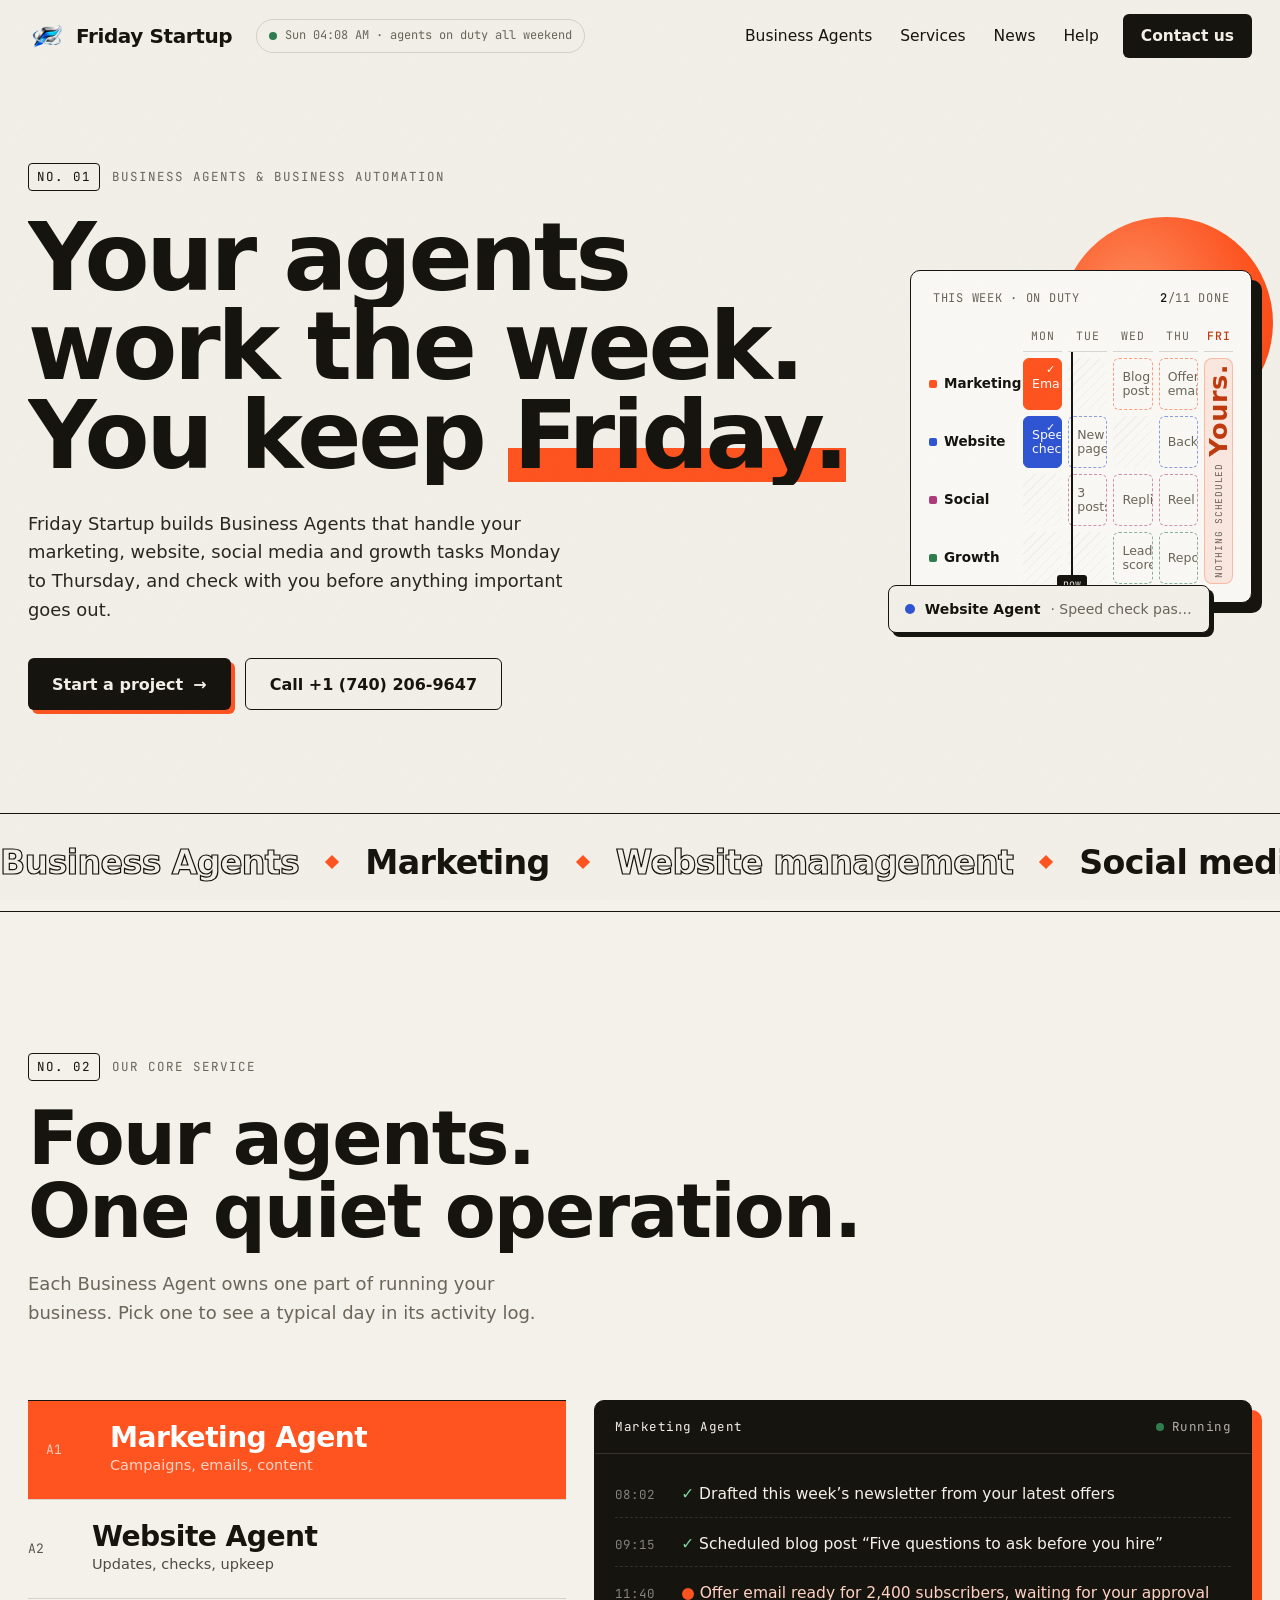
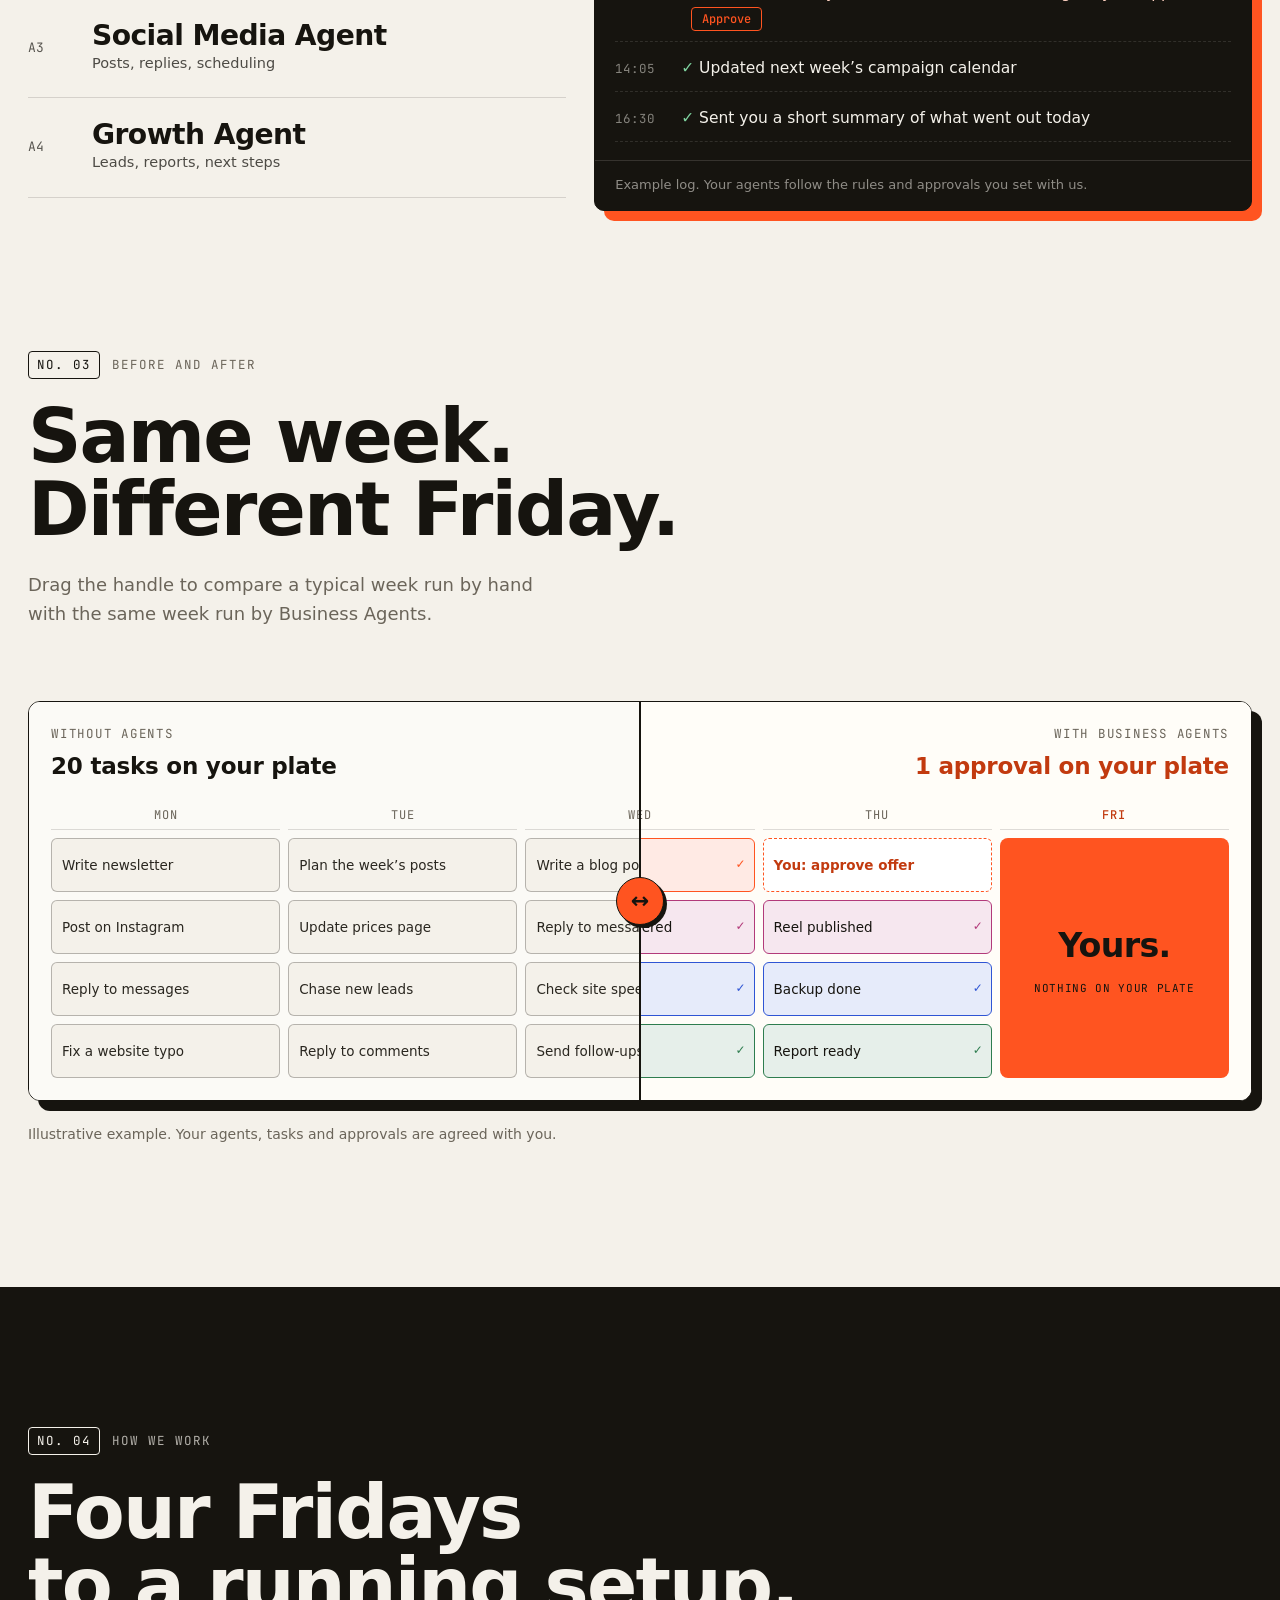
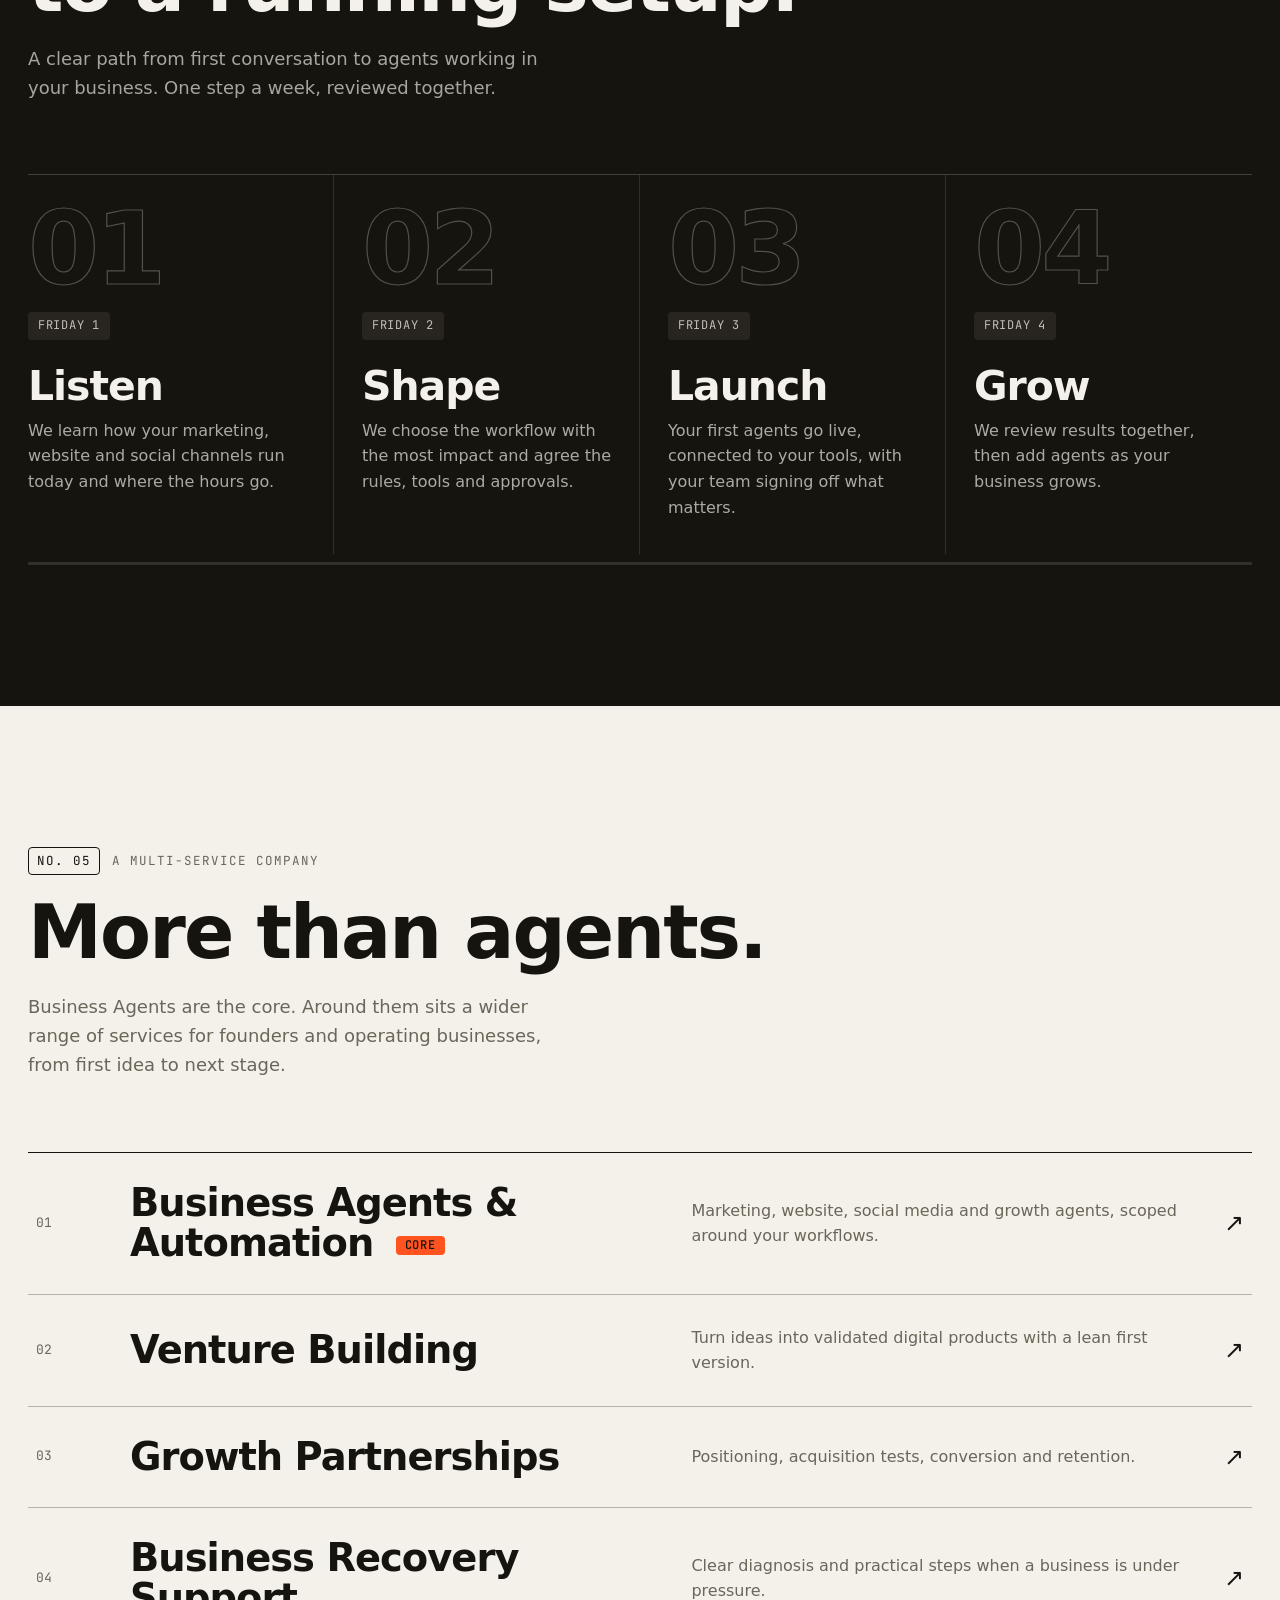
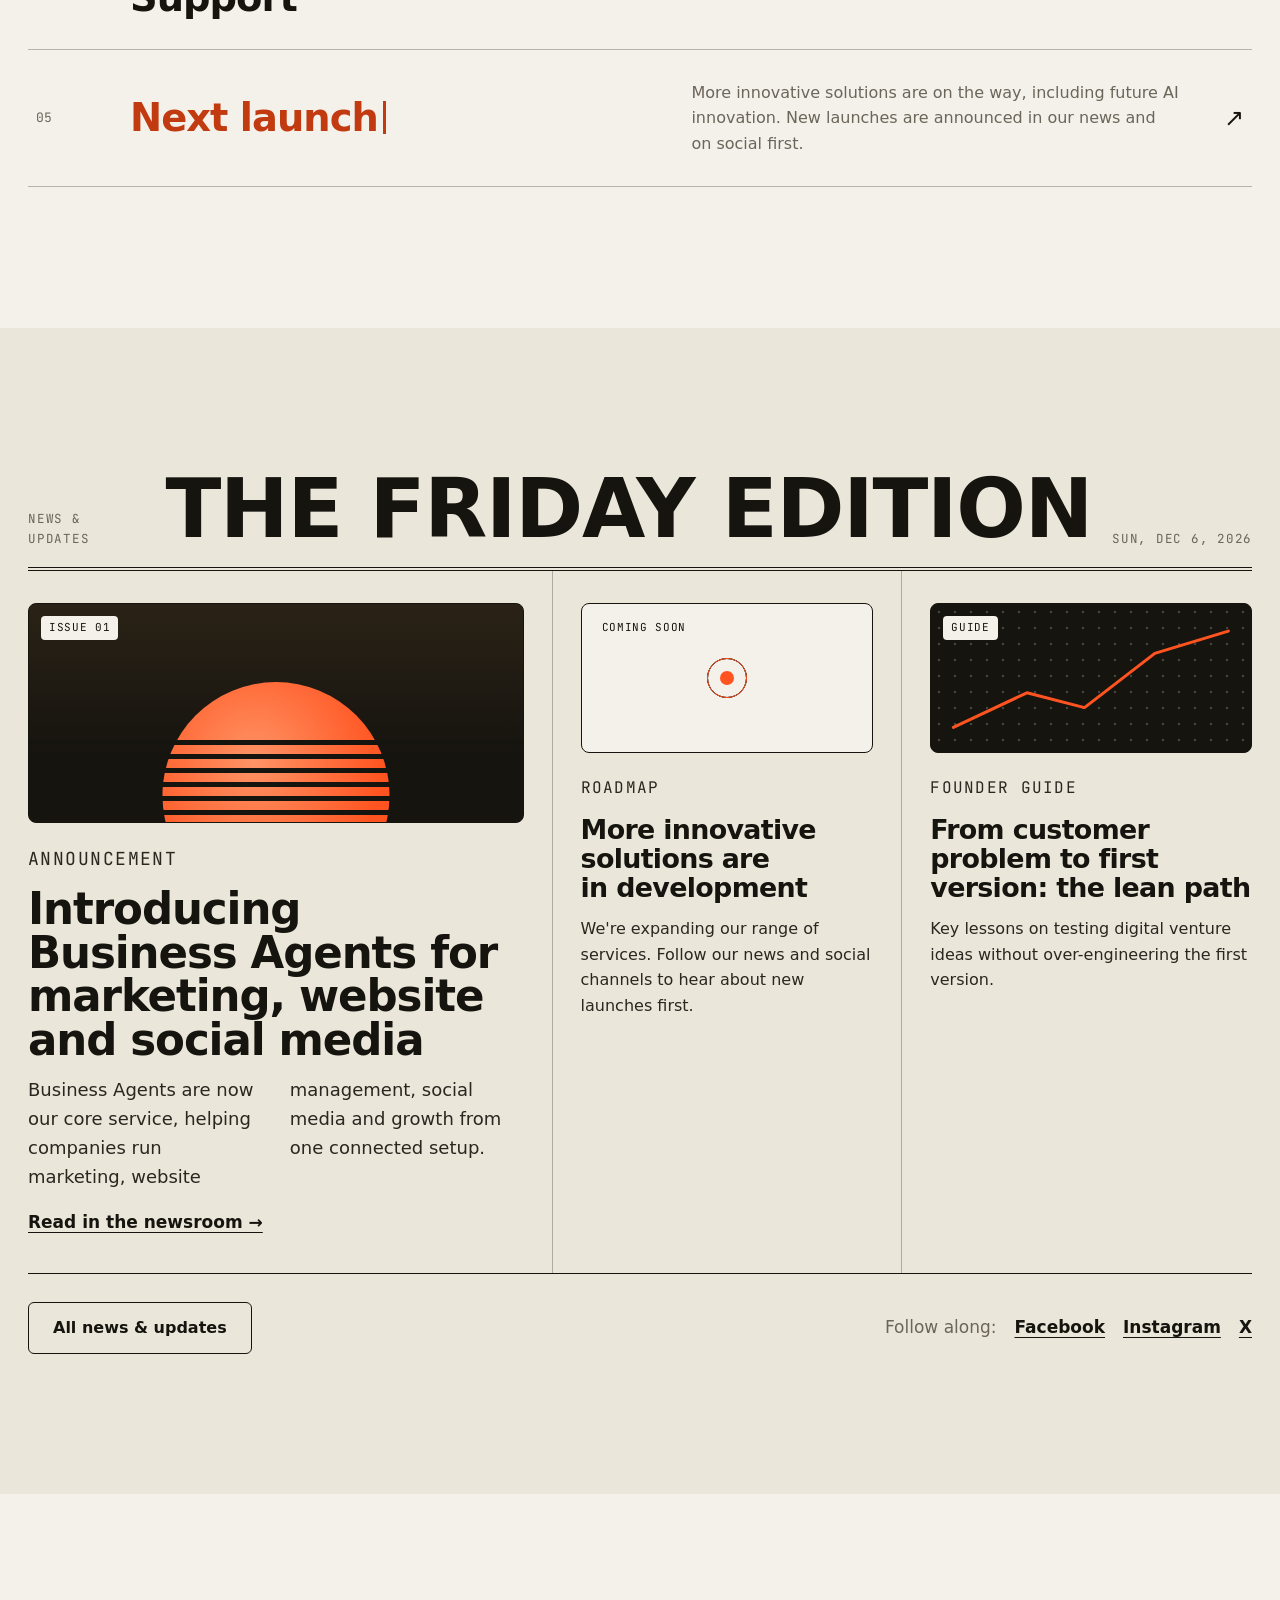
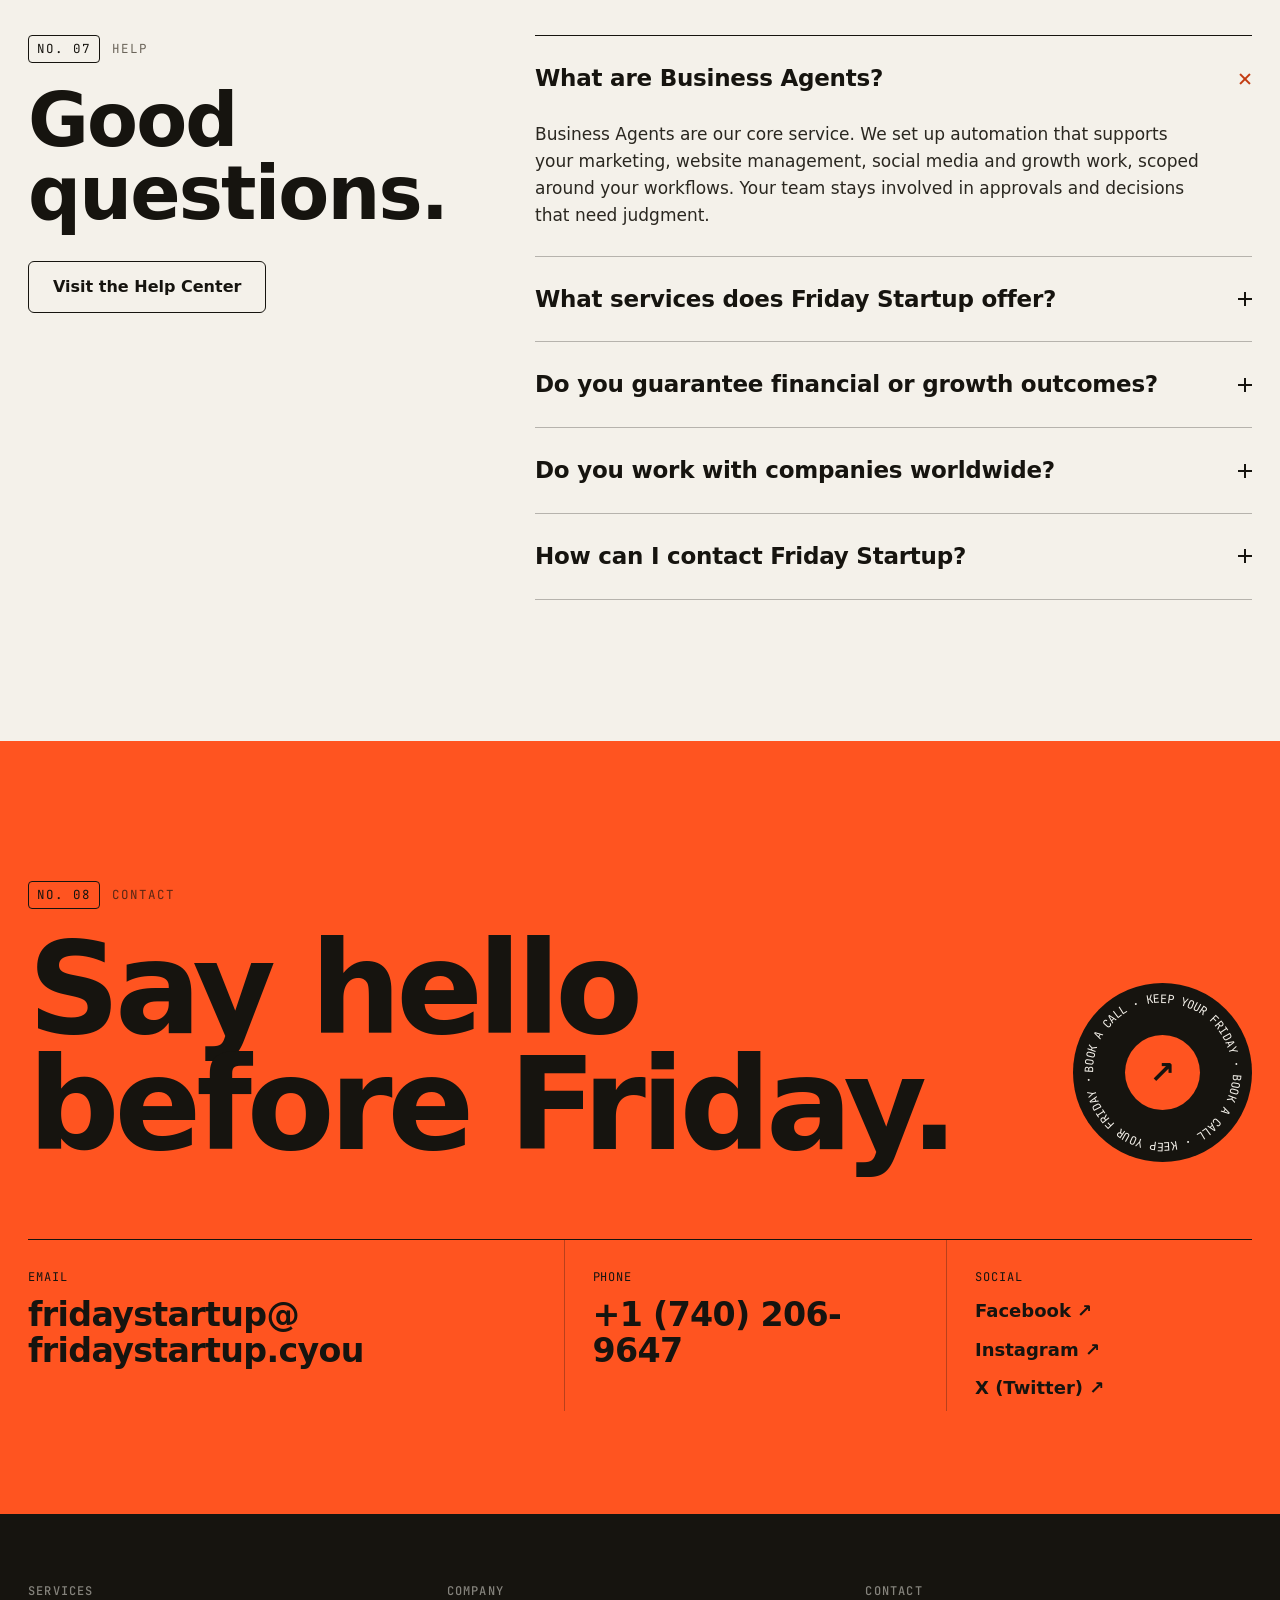
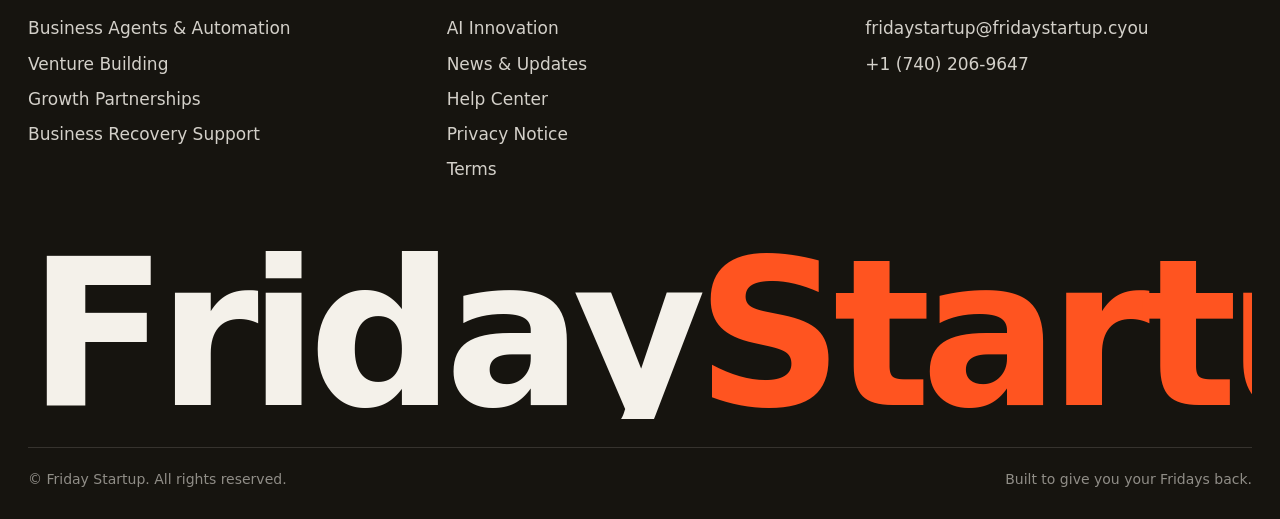
==== commit 003b7d1d: "Elevate homepage design with richer motion and a before/after week - Hero: pointer-tilt week board, " ====
--- a/index.html
+++ b/index.html
@@ -80,6 +80,7 @@
       </nav>
       <button class="top__menu" type="button" aria-expanded="false" aria-controls="top-nav">Menu</button>
     </div>
+    <span class="top__progress" aria-hidden="true" data-progress></span>
   </header>
 
   <main id="main">
@@ -100,6 +101,8 @@
           </div>
         </div>
 
+        <div class="stage" data-stage>
+        <span class="sun" aria-hidden="true"></span>
         <figure class="board" aria-label="Example week: Business Agents completing tasks from Monday to Thursday, Friday left free" data-board>
           <figcaption class="board__head">
             <span>This week · on duty</span>
@@ -134,10 +137,15 @@
             <span class="board__now" aria-hidden="true"></span>
           </div>
         </figure>
-      </div>
-
-      <div class="shell strip">
-        <span>Marketing</span><i></i><span>Website management</span><i></i><span>Social media</span><i></i><span>Growth</span><i></i><span>Venture building</span><i></i><span>Recovery support</span>
+        <p class="toast" aria-hidden="true" data-toast><span class="toast__dot"></span><span class="toast__who" data-toast-who>Marketing Agent</span><span class="toast__what" data-toast-what>Emails sent</span></p>
+        </div>
+      </div>
+
+      <div class="marquee" aria-label="Our services">
+        <div class="marquee__track">
+          <div class="marquee__set"><span>Business Agents</span><i></i><span>Marketing</span><i></i><span>Website management</span><i></i><span>Social media</span><i></i><span>Growth</span><i></i><span>Venture building</span><i></i><span>Growth partnerships</span><i></i><span>Recovery support</span><i></i><span>More coming soon</span><i></i></div>
+          <div class="marquee__set" aria-hidden="true"><span>Business Agents</span><i></i><span>Marketing</span><i></i><span>Website management</span><i></i><span>Social media</span><i></i><span>Growth</span><i></i><span>Venture building</span><i></i><span>Growth partnerships</span><i></i><span>Recovery support</span><i></i><span>More coming soon</span><i></i></div>
+        </div>
       </div>
     </section>
 
@@ -183,18 +191,45 @@
       </div>
     </section>
 
+    <!-- BEFORE / AFTER -->
+    <section class="sec sec--tight" id="week" aria-labelledby="week-title">
+      <div class="shell">
+        <header class="sec__head sec__head--row">
+          <div>
+            <p class="kicker"><span>No. 03</span> Before and after</p>
+            <h2 id="week-title" class="split">Same week.<br>Different Friday.</h2>
+          </div>
+          <p class="sec__lede">Drag the handle to compare a typical week run by hand with the same week run by Business Agents.</p>
+        </header>
+        <div class="compare" data-compare style="--pos: 50%">
+          <div class="compare__pane compare__pane--before" role="group" aria-label="A week without Business Agents: 20 tasks on your plate, Friday spent catching up">
+            <p class="compare__label"><span>Without agents</span><b>20 tasks on your plate</b></p>
+            <div class="wk"><div class="wk__col"><span class="wk__day">Mon</span><span class="wk__chip">Write newsletter</span><span class="wk__chip">Post on Instagram</span><span class="wk__chip">Reply to messages</span><span class="wk__chip">Fix a website typo</span></div><div class="wk__col"><span class="wk__day">Tue</span><span class="wk__chip">Plan the week’s posts</span><span class="wk__chip">Update prices page</span><span class="wk__chip">Chase new leads</span><span class="wk__chip">Reply to comments</span></div><div class="wk__col"><span class="wk__day">Wed</span><span class="wk__chip">Write a blog post</span><span class="wk__chip">Reply to messages</span><span class="wk__chip">Check site speed</span><span class="wk__chip">Send follow-ups</span></div><div class="wk__col"><span class="wk__day">Thu</span><span class="wk__chip">Offer email</span><span class="wk__chip">Film a reel</span><span class="wk__chip">Back up the site</span><span class="wk__chip">Build lead list</span></div><div class="wk__col"><span class="wk__day">Fri</span><span class="wk__chip is-late">Weekly report</span><span class="wk__chip is-late">Late replies</span><span class="wk__chip is-late">Catch up</span><span class="wk__chip is-late">Catch up</span></div></div>
+          </div>
+          <div class="compare__pane compare__pane--after" role="group" aria-label="The same week with Business Agents: one approval for you, Friday free">
+            <p class="compare__label"><span>With Business Agents</span><b>1 approval on your plate</b></p>
+            <div class="wk"><div class="wk__col"><span class="wk__day">Mon</span><span class="wk__chip is-agent" style="--a:var(--c-mkt)">Newsletter sent</span><span class="wk__chip is-agent" style="--a:var(--c-soc)">Posts queued</span><span class="wk__chip is-agent" style="--a:var(--c-soc)">Messages answered</span><span class="wk__chip is-agent" style="--a:var(--c-web)">Typo fixed</span></div><div class="wk__col"><span class="wk__day">Tue</span><span class="wk__chip is-agent" style="--a:var(--c-soc)">Week planned</span><span class="wk__chip is-agent" style="--a:var(--c-web)">Prices updated</span><span class="wk__chip is-agent" style="--a:var(--c-grw)">Leads scored</span><span class="wk__chip is-agent" style="--a:var(--c-soc)">Comments handled</span></div><div class="wk__col"><span class="wk__day">Wed</span><span class="wk__chip is-agent" style="--a:var(--c-mkt)">Blog post live</span><span class="wk__chip is-agent" style="--a:var(--c-soc)">Messages answered</span><span class="wk__chip is-agent" style="--a:var(--c-web)">Speed checked</span><span class="wk__chip is-agent" style="--a:var(--c-grw)">Follow-ups sent</span></div><div class="wk__col"><span class="wk__day">Thu</span><span class="wk__chip is-you">You: approve offer</span><span class="wk__chip is-agent" style="--a:var(--c-soc)">Reel published</span><span class="wk__chip is-agent" style="--a:var(--c-web)">Backup done</span><span class="wk__chip is-agent" style="--a:var(--c-grw)">Report ready</span></div><div class="wk__col"><span class="wk__day">Fri</span><span class="wk__free"><b>Yours.</b><small>Nothing on your plate</small></span></div></div>
+          </div>
+          <span class="compare__handle" aria-hidden="true"><span>&#8596;</span></span>
+          <input class="compare__range" type="range" min="0" max="100" value="50" aria-label="Compare a week without and with Business Agents">
+        </div>
+        <p class="compare__note">Illustrative example. Your agents, tasks and approvals are agreed with you.</p>
+      </div>
+    </section>
+
     <!-- HOW IT WORKS -->
     <section class="sec sec--ink" id="process" aria-labelledby="process-title">
       <div class="shell">
         <header class="sec__head">
-          <p class="kicker kicker--light"><span>No. 03</span> How we work</p>
+          <p class="kicker kicker--light"><span>No. 04</span> How we work</p>
           <h2 id="process-title" class="split">Four Fridays<br>to a running setup.</h2>
+          <p class="sec__lede sec__lede--light">A clear path from first conversation to agents working in your business. One step a week, reviewed together.</p>
         </header>
         <ol class="fridays" data-fridays>
-          <li><span class="fridays__date">Friday 1</span><h3>Listen</h3><p>We learn how your marketing, website and social channels run today and where the hours go.</p></li>
-          <li><span class="fridays__date">Friday 2</span><h3>Shape</h3><p>We choose the workflow with the most impact and agree the rules, tools and approvals.</p></li>
-          <li><span class="fridays__date">Friday 3</span><h3>Launch</h3><p>Your first agents go live, connected to your tools, with your team signing off what matters.</p></li>
-          <li><span class="fridays__date">Friday 4</span><h3>Grow</h3><p>We review results together, then add agents as your business grows.</p></li>
+          <li><span class="fridays__num" aria-hidden="true">01</span><span class="fridays__date">Friday 1</span><h3>Listen</h3><p>We learn how your marketing, website and social channels run today and where the hours go.</p></li>
+          <li><span class="fridays__num" aria-hidden="true">02</span><span class="fridays__date">Friday 2</span><h3>Shape</h3><p>We choose the workflow with the most impact and agree the rules, tools and approvals.</p></li>
+          <li><span class="fridays__num" aria-hidden="true">03</span><span class="fridays__date">Friday 3</span><h3>Launch</h3><p>Your first agents go live, connected to your tools, with your team signing off what matters.</p></li>
+          <li><span class="fridays__num" aria-hidden="true">04</span><span class="fridays__date">Friday 4</span><h3>Grow</h3><p>We review results together, then add agents as your business grows.</p></li>
         </ol>
         <div class="fridays__track" aria-hidden="true"><span data-fridays-bar></span></div>
       </div>
@@ -205,7 +240,7 @@
       <div class="shell">
         <header class="sec__head sec__head--row">
           <div>
-            <p class="kicker"><span>No. 04</span> A multi-service company</p>
+            <p class="kicker"><span>No. 05</span> A multi-service company</p>
             <h2 id="services-title" class="split">More than agents.</h2>
           </div>
           <p class="sec__lede">Business Agents are the core. Around them sits a wider range of services for founders and operating businesses, from first idea to next stage.</p>
@@ -231,17 +266,20 @@
         </div>
         <div class="paper">
           <article class="paper__lead">
+            <div class="cover cover--sun" aria-hidden="true"><span class="cover__tag">Issue 01</span><span class="cover__sun"></span><span class="cover__lines"></span></div>
             <p class="paper__cat">Announcement</p>
             <h3><a href="/news.html">Introducing Business Agents for marketing, website and social media</a></h3>
             <p>Business Agents are now our core service, helping companies run marketing, website management, social media and growth from one connected setup.</p>
             <a class="paper__more" href="/news.html">Read in the newsroom →</a>
           </article>
           <article>
+            <div class="cover cover--rings" aria-hidden="true"><span class="cover__tag">Coming soon</span><i></i><i></i><i></i></div>
             <p class="paper__cat">Roadmap</p>
             <h3><a href="/news.html">More innovative solutions are in development</a></h3>
             <p>We're expanding our range of services. Follow our news and social channels to hear about new launches first.</p>
           </article>
           <article>
+            <div class="cover cover--path" aria-hidden="true"><span class="cover__tag">Guide</span><svg viewBox="0 0 200 120" preserveAspectRatio="none"><path d="M14 100 L60 72 L96 84 L140 40 L186 22" /></svg></div>
             <p class="paper__cat">Founder guide</p>
             <h3><a href="/news.html">From customer problem to first version: the lean path</a></h3>
             <p>Key lessons on testing digital venture ideas without over-engineering the first version.</p>
@@ -262,7 +300,7 @@
     <section class="sec" id="help" aria-labelledby="faq-title">
       <div class="shell faq">
         <header>
-          <p class="kicker"><span>No. 06</span> Help</p>
+          <p class="kicker"><span>No. 07</span> Help</p>
           <h2 id="faq-title" class="split">Good questions.</h2>
           <a class="btn btn--line" href="/help/">Visit the Help Center</a>
         </header>
@@ -279,8 +317,14 @@
     <!-- CONTACT -->
     <section class="contact" id="contact" aria-labelledby="contact-title">
       <div class="shell">
-        <p class="kicker kicker--light"><span>No. 07</span> Contact</p>
-        <h2 id="contact-title" class="contact__title split">Say hello<br>before Friday.</h2>
+        <p class="kicker kicker--light"><span>No. 08</span> Contact</p>
+        <div class="contact__top">
+          <h2 id="contact-title" class="contact__title split">Say hello<br>before Friday.</h2>
+          <a class="badge" href="tel:+17402069647" aria-label="Book a call: +1 (740) 206-9647">
+            <svg viewBox="0 0 200 200" aria-hidden="true"><defs><path id="badge-circle" d="M100,100 m-78,0 a78,78 0 1,1 156,0 a78,78 0 1,1 -156,0"/></defs><text><textPath href="#badge-circle" textLength="486" lengthAdjust="spacing">Book a call · Keep your Friday · Book a call · Keep your Friday · </textPath></text></svg>
+            <span class="badge__arrow" aria-hidden="true">&#8599;</span>
+          </a>
+        </div>
         <div class="contact__grid">
           <a class="contact__big" href="mailto:fridaystartup@fridaystartup.cyou"><small>Email</small><span>fridaystartup@<wbr>fridaystartup.cyou</span></a>
           <a class="contact__big" href="tel:+17402069647"><small>Phone</small><span>+1 (740) 206-9647</span></a>
@@ -318,7 +362,7 @@
         <a href="tel:+17402069647">+1 (740) 206-9647</a>
       </div>
     </div>
-    <div class="shell foot__word" aria-hidden="true">Friday<span>Startup</span></div>
+    <div class="shell foot__word" aria-hidden="true" data-word><i style="--i:0">F</i><i style="--i:1">r</i><i style="--i:2">i</i><i style="--i:3">d</i><i style="--i:4">a</i><i style="--i:5">y</i><span><i style="--i:6">S</i><i style="--i:7">t</i><i style="--i:8">a</i><i style="--i:9">r</i><i style="--i:10">t</i><i style="--i:11">u</i><i style="--i:12">p</i></span></div>
     <div class="shell foot__base"><span>© Friday Startup. All rights reserved.</span><span>Built to give you your Fridays back.</span></div>
   </footer>
 
--- a/assets/css/home.css
+++ b/assets/css/home.css
@@ -62,6 +62,7 @@
 /* ---------- Header ---------- */
 .top { position: sticky; top: 0; z-index: 50; background: rgba(244, 241, 234, 0.86); backdrop-filter: blur(12px); -webkit-backdrop-filter: blur(12px); border-bottom: 1px solid transparent; transition: border-color 300ms, background 300ms; }
 .top.is-stuck { border-color: var(--line); }
+.top__progress { position: absolute; left: 0; bottom: -1px; height: 2px; width: 100%; background: var(--signal); transform-origin: left; transform: scaleX(var(--sp, 0)); }
 .top__in { width: min(100% - 56px, var(--shell)); margin: 0 auto; display: flex; align-items: center; gap: 24px; min-height: 72px; }
 .brand { display: inline-flex; align-items: center; gap: 10px; text-decoration: none; }
 .brand img { width: 38px; height: auto; }
@@ -76,7 +77,7 @@
 .top__menu { display: none; margin-left: auto; padding: 9px 16px; border: 1.5px solid var(--ink); border-radius: 6px; background: transparent; font: 700 15px var(--body); color: var(--ink); cursor: pointer; }
 
 /* ---------- Hero ---------- */
-.hero { padding: clamp(48px, 7vw, 96px) 0 0; }
+.hero { padding: clamp(48px, 7vw, 96px) 0 0; overflow-x: clip; }
 .hero__grid { display: grid; grid-template-columns: 1fr 1fr; gap: clamp(32px, 5vw, 72px); align-items: center; }
 .hero__title { font-size: clamp(3.2rem, 7.4vw, 7rem); line-height: 0.94; letter-spacing: -0.035em; }
 .line { display: block; overflow: hidden; padding-bottom: 0.06em; margin-bottom: -0.06em; }
@@ -118,9 +119,29 @@
 .board__now::before { content: "now"; position: absolute; bottom: -9px; left: 50%; transform: translateX(-50%); padding: 1px 6px; border-radius: 3px; background: var(--ink); color: var(--paper); font-family: var(--mono); font-size: 10px; }
 .board.is-running .board__now { opacity: 1; }
 
-/* Strip */
-.strip { display: flex; flex-wrap: wrap; align-items: center; gap: 10px 18px; margin-top: clamp(56px, 7vw, 96px); padding: 22px 0; border-top: 1.5px solid var(--ink); border-bottom: 1px solid var(--line); font-family: var(--display); font-weight: 700; font-size: clamp(17px, 1.7vw, 22px); }
-.strip i { width: 7px; height: 7px; background: var(--signal); transform: rotate(45deg); }
+/* Hero stage: sun, tilt, toast */
+.stage { position: relative; perspective: 1200px; }
+.sun { position: absolute; z-index: -1; right: -6%; top: -16%; width: 62%; aspect-ratio: 1; border-radius: 50%; background: radial-gradient(circle at 35% 35%, #ff8a5c, var(--signal) 60%, #f0420f); transform: translateY(calc(40px + var(--sy, 0px))) scale(0.6); opacity: 0; transition: transform 1.6s 0.4s var(--ease), opacity 1.2s 0.4s; }
+.is-ready .sun { transform: translateY(var(--sy, 0px)) scale(1); opacity: 1; }
+.no-js .sun { opacity: 1; transform: none; }
+.board { position: relative; transform-style: preserve-3d; transform: rotateX(var(--rx, 0deg)) rotateY(var(--ry, 0deg)); transition: transform 600ms var(--ease), box-shadow 600ms var(--ease); will-change: transform; }
+.js .board { transition: opacity 900ms var(--ease), transform 900ms var(--ease); }
+.js .is-ready .board { transform: rotateX(var(--rx, 0deg)) rotateY(var(--ry, 0deg)); }
+.toast { position: absolute; left: -22px; bottom: -30px; z-index: 3; display: inline-flex; align-items: center; gap: 10px; max-width: calc(100% - 20px); padding: 12px 16px; border: 1.5px solid var(--ink); border-radius: 8px; background: var(--paper); box-shadow: 4px 4px 0 var(--ink); font-size: 14px; white-space: nowrap; opacity: 0; transform: translateY(12px) scale(0.96); transition: opacity 400ms var(--ease), transform 500ms var(--ease); pointer-events: none; }
+.toast.is-on { opacity: 1; transform: none; }
+.toast__dot { width: 10px; height: 10px; border-radius: 50%; background: var(--a, var(--signal)); flex: none; }
+.toast__who { font-weight: 700; }
+.toast__what { color: var(--muted); overflow: hidden; text-overflow: ellipsis; }
+.toast__what::before { content: "· "; }
+
+/* Marquee */
+.marquee { margin-top: clamp(72px, 8vw, 110px); padding: 22px 0; border-top: 1.5px solid var(--ink); border-bottom: 1.5px solid var(--ink); overflow: hidden; background: var(--paper); }
+.marquee__track { display: flex; width: max-content; animation: marquee 42s linear infinite; }
+.marquee:hover .marquee__track { animation-play-state: paused; }
+.marquee__set { display: flex; align-items: center; gap: 28px; padding-right: 28px; font-family: var(--display); font-weight: 800; font-size: clamp(22px, 2.6vw, 34px); letter-spacing: -0.02em; white-space: nowrap; }
+.marquee__set span:nth-child(4n+1) { color: transparent; -webkit-text-stroke: 1.2px var(--ink); }
+.marquee__set i { width: 10px; height: 10px; flex: none; background: var(--signal); transform: rotate(45deg); }
+@keyframes marquee { to { transform: translateX(-50%); } }
 
 /* ---------- Sections ---------- */
 .sec { padding: clamp(88px, 11vw, 150px) 0; }
@@ -130,6 +151,7 @@
 .sec__head--row { display: flex; flex-wrap: wrap; justify-content: space-between; align-items: flex-end; gap: 24px 64px; max-width: none; }
 .sec h2 { font-size: clamp(2.6rem, 5.8vw, 5rem); }
 .sec__lede { max-width: 520px; margin-top: 22px; color: var(--muted); font-size: 18px; }
+.sec__lede--light { color: rgba(244, 241, 234, 0.66); }
 .sec__head--row .sec__lede { margin-top: 0; }
 
 .js .split { clip-path: inset(0 0 100% 0); transform: translateY(24px); transition: clip-path 1.1s var(--ease), transform 1.1s var(--ease); }
@@ -170,9 +192,40 @@
 @keyframes line-in { from { opacity: 0; transform: translateX(-10px); } to { opacity: 1; transform: none; } }
 .log__foot { padding: 14px 20px; border-top: 1px solid rgba(244, 241, 234, 0.14); font-size: 13px; color: rgba(244, 241, 234, 0.55); }
 
+/* ---------- Before / after ---------- */
+.compare { position: relative; border: 1.5px solid var(--ink); border-radius: 12px; overflow: hidden; background: var(--card); box-shadow: 10px 10px 0 var(--ink); user-select: none; -webkit-user-select: none; touch-action: pan-y; }
+.compare__pane { padding: 22px; }
+.compare__pane--before { background: var(--card); }
+.compare__pane--after { position: absolute; inset: 0; background: #fffdf8; clip-path: inset(0 0 0 var(--pos)); }
+.compare__label { display: flex; flex-direction: column; gap: 4px; max-width: 50%; padding-right: 16px; margin-bottom: 18px; font-family: var(--mono); font-size: 12.5px; letter-spacing: 0.06em; text-transform: uppercase; color: var(--muted); }
+.compare__label b { font-family: var(--display); font-size: clamp(18px, 1.8vw, 24px); font-weight: 800; letter-spacing: -0.01em; text-transform: none; color: var(--ink); }
+.compare__pane--after .compare__label { margin-left: auto; padding: 0 0 0 16px; align-items: flex-end; text-align: right; }
+.compare__pane--after .compare__label b { color: var(--signal-ink); }
+.wk { display: grid; grid-template-columns: repeat(5, minmax(0, 1fr)); gap: 8px; }
+.wk__col { display: grid; grid-template-rows: 28px repeat(4, 54px); gap: 8px; }
+.wk__day { display: grid; place-items: center; font-family: var(--mono); font-size: 12px; letter-spacing: 0.08em; text-transform: uppercase; color: var(--muted); border-bottom: 1px solid var(--line); }
+.wk__col:last-child .wk__day { color: var(--signal-ink); font-weight: 500; }
+.wk__chip { display: flex; align-items: center; padding: 0 10px; border: 1.5px solid var(--line-2); border-radius: 6px; background: var(--paper); font-size: 13.5px; font-weight: 500; line-height: 1.15; color: var(--ink-2); overflow: hidden; }
+.wk__chip.is-late { border-color: rgba(194, 58, 15, 0.45); background: repeating-linear-gradient(-45deg, rgba(255, 84, 32, 0.1) 0 6px, transparent 6px 12px), var(--paper); color: var(--signal-ink); }
+.wk__chip.is-agent { position: relative; border-color: var(--a); background: color-mix(in srgb, var(--a) 12%, #fff); color: var(--ink); padding-right: 24px; }
+.wk__chip.is-agent::after { content: "\2713"; position: absolute; right: 8px; top: 50%; transform: translateY(-50%); color: var(--a); font-size: 12px; font-weight: 700; }
+.wk__chip.is-you { border: 1.5px dashed var(--signal); background: #fff; color: var(--signal-ink); font-weight: 700; }
+.wk__free { grid-row: span 4; display: flex; flex-direction: column; justify-content: center; align-items: center; gap: 8px; border-radius: 8px; background: var(--signal); color: var(--ink); text-align: center; padding: 10px; }
+.wk__free b { font-family: var(--display); font-weight: 800; font-size: clamp(22px, 2.6vw, 36px); letter-spacing: -0.02em; }
+.wk__free small { font-family: var(--mono); font-size: 11px; letter-spacing: 0.06em; text-transform: uppercase; }
+.compare__handle { position: absolute; top: 0; bottom: 0; left: var(--pos); width: 2px; margin-left: -1px; background: var(--ink); pointer-events: none; }
+.compare__handle span { position: absolute; top: 50%; left: 50%; display: grid; place-items: center; width: 48px; height: 48px; border: 1.5px solid var(--ink); border-radius: 50%; background: var(--signal); color: var(--ink); font-size: 22px; font-weight: 700; transform: translate(-50%, -50%); box-shadow: 3px 3px 0 var(--ink); transition: transform 300ms var(--ease); }
+.compare.is-drag .compare__handle span, .compare__range:focus-visible ~ .compare__handle span { transform: translate(-50%, -50%) scale(1.12); }
+.compare__range { position: absolute; inset: 0; z-index: 2; width: 100%; height: 100%; margin: 0; opacity: 0; cursor: ew-resize; -webkit-appearance: none; appearance: none; }
+.compare:has(.compare__range:focus-visible) { outline: 2px solid var(--signal); outline-offset: 4px; }
+.compare__note { margin-top: 22px; font-size: 14px; color: var(--muted); }
+.sec--tight { padding-top: 0; }
+
 /* ---------- Four Fridays ---------- */
 .fridays { display: grid; grid-template-columns: repeat(4, minmax(0, 1fr)); gap: 0; padding: 0; list-style: none; border-top: 1px solid rgba(244, 241, 234, 0.2); }
-.fridays li { padding: 30px 28px 34px 0; border-right: 1px solid rgba(244, 241, 234, 0.12); }
+.fridays li { position: relative; padding: 30px 28px 34px 0; border-right: 1px solid rgba(244, 241, 234, 0.12); }
+.fridays__num { display: block; margin-bottom: 18px; font-family: var(--display); font-weight: 800; font-size: clamp(64px, 8vw, 120px); line-height: 0.85; letter-spacing: -0.04em; color: transparent; -webkit-text-stroke: 1.2px rgba(244, 241, 234, 0.28); transition: color 600ms var(--ease), -webkit-text-stroke-color 600ms; }
+.fridays li.is-lit .fridays__num { color: var(--signal); -webkit-text-stroke-color: var(--signal); }
 .fridays li + li { padding-left: 28px; }
 .fridays li:last-child { border-right: 0; }
 .fridays__date { display: inline-block; margin-bottom: 26px; padding: 4px 10px; border-radius: 4px; background: rgba(244, 241, 234, 0.08); font-family: var(--mono); font-size: 12px; letter-spacing: 0.06em; text-transform: uppercase; color: rgba(244, 241, 234, 0.75); transition: background 400ms, color 400ms; }
@@ -222,6 +275,23 @@
 .paper__foot p { display: flex; flex-wrap: wrap; gap: 6px 18px; color: var(--muted); }
 .paper__foot p a { font-weight: 700; color: var(--ink); text-underline-offset: 4px; }
 
+.cover { position: relative; height: 150px; margin-bottom: 22px; border: 1.5px solid var(--ink); border-radius: 8px; overflow: hidden; background: var(--ink); }
+.paper__lead .cover { height: 220px; }
+.cover__tag { position: absolute; left: 12px; top: 12px; z-index: 2; padding: 3px 8px; border-radius: 4px; background: var(--paper); color: var(--ink); font-family: var(--mono); font-size: 11px; letter-spacing: 0.06em; text-transform: uppercase; }
+.cover--sun { background: linear-gradient(180deg, #2a2216 0%, #16140f 70%); }
+.cover__sun { position: absolute; left: 50%; bottom: -40%; width: 46%; aspect-ratio: 1; border-radius: 50%; background: radial-gradient(circle at 40% 35%, #ff9466, var(--signal) 65%); transform: translateX(-50%) translateY(30%); transition: transform 1.6s var(--ease); }
+.paper article.is-in .cover__sun { transform: translateX(-50%) translateY(0); }
+.cover__lines { position: absolute; inset: auto 0 0 0; height: 42%; background: repeating-linear-gradient(180deg, transparent 0 9px, #16140f 9px 14px); }
+.cover--rings { display: grid; place-items: center; background: var(--paper); }
+.cover--rings i { position: absolute; left: 50%; top: 50%; width: 40px; height: 40px; border: 1.5px solid var(--ink); border-radius: 50%; transform: translate(-50%, -50%); animation: ring 3.6s var(--ease) infinite; }
+.cover--rings i:nth-child(3) { animation-delay: 1.2s; } .cover--rings i:nth-child(4) { animation-delay: 2.4s; border-color: var(--signal); }
+.cover--rings::after { content: ""; position: absolute; left: 50%; top: 50%; width: 14px; height: 14px; border-radius: 50%; background: var(--signal); transform: translate(-50%, -50%); }
+@keyframes ring { from { width: 14px; height: 14px; opacity: 1; } to { width: 260px; height: 260px; opacity: 0; } }
+.cover--path { background: radial-gradient(circle, rgba(244, 241, 234, 0.22) 1.2px, transparent 1.6px) 0 0 / 16px 16px, var(--ink); }
+.cover--path svg { position: absolute; inset: 0; width: 100%; height: 100%; }
+.cover--path path { fill: none; stroke: var(--signal); stroke-width: 3; stroke-linecap: round; stroke-linejoin: round; vector-effect: non-scaling-stroke; stroke-dasharray: 400; stroke-dashoffset: 400; transition: stroke-dashoffset 2s 0.3s var(--ease); }
+.paper article.is-in .cover--path path, .no-js .cover--path path { stroke-dashoffset: 0; }
+
 /* ---------- FAQ ---------- */
 .faq { display: grid; grid-template-columns: 0.75fr 1.25fr; gap: clamp(32px, 6vw, 96px); align-items: start; }
 .faq header { position: sticky; top: 110px; }
@@ -239,6 +309,14 @@
 .contact { padding: clamp(88px, 11vw, 150px) 0 clamp(60px, 8vw, 110px); background: var(--signal); color: var(--ink); }
 .contact .kicker { color: rgba(22, 20, 15, 0.7); }
 .contact .kicker span { color: var(--ink); }
+.contact__top { display: flex; justify-content: space-between; align-items: flex-end; gap: 32px; }
+.badge { position: relative; flex: none; display: grid; place-items: center; width: clamp(130px, 14vw, 190px); aspect-ratio: 1; border-radius: 50%; background: var(--ink); color: var(--paper); text-decoration: none; transition: transform 500ms var(--ease); }
+.badge:hover { transform: scale(1.06) rotate(-6deg); }
+.badge svg { position: absolute; inset: 0; width: 100%; height: 100%; animation: spin 18s linear infinite; }
+.badge text { fill: currentColor; font-family: var(--mono); font-size: 13px; letter-spacing: 0.04em; text-transform: uppercase; }
+.badge__arrow { display: grid; place-items: center; width: 42%; aspect-ratio: 1; border-radius: 50%; background: var(--signal); color: var(--ink); font-size: clamp(22px, 2.4vw, 32px); font-weight: 700; transition: transform 500ms var(--ease); }
+.badge:hover .badge__arrow { transform: rotate(45deg); }
+@keyframes spin { to { transform: rotate(360deg); } }
 .contact__title { font-size: clamp(3.2rem, 10vw, 9.5rem); line-height: 0.9; letter-spacing: -0.04em; }
 .contact__grid { display: grid; grid-template-columns: 1.4fr 1fr 0.8fr; gap: 0; margin-top: clamp(48px, 6vw, 80px); border-top: 1.5px solid var(--ink); }
 .contact__big, .contact__social { display: flex; flex-direction: column; gap: 10px; padding: 28px 28px 8px 0; text-decoration: none; }
@@ -257,12 +335,16 @@
 .foot a:hover { color: var(--signal); }
 .foot__word { margin-top: 64px; font-family: var(--display); font-weight: 800; font-size: clamp(4rem, 16vw, 15.5rem); line-height: 0.82; letter-spacing: -0.05em; white-space: nowrap; overflow: hidden; }
 .foot__word span { color: var(--signal); }
+.foot__word i { display: inline-block; font-style: normal; }
+.js .foot__word i { transform: translateY(105%); transition: transform 900ms var(--ease); transition-delay: calc(var(--i) * 45ms); }
+.js .foot__word.is-in i { transform: none; }
 .foot__base { display: flex; flex-wrap: wrap; justify-content: space-between; gap: 10px; margin-top: 28px; padding-top: 20px; border-top: 1px solid rgba(244, 241, 234, 0.14); font-size: 14px; color: rgba(244, 241, 234, 0.55); }
 
 /* ---------- Responsive ---------- */
 @media (max-width: 1080px) {
   .hero__grid { grid-template-columns: 1fr; }
-  .board { max-width: 640px; }
+  .stage { max-width: 680px; margin-top: 12px; }
+  .sun { right: -4%; top: -20%; width: 46%; }
   .roster { grid-template-columns: 1fr; }
   .fridays { grid-template-columns: repeat(2, minmax(0, 1fr)); }
   .fridays li:nth-child(2) { border-right: 0; }
@@ -294,6 +376,25 @@
   .hero__title { font-size: clamp(2.7rem, 13vw, 4rem); }
   .hero__actions .btn { width: 100%; justify-content: center; }
   .board { padding: 12px; box-shadow: 6px 6px 0 var(--ink); }
+  .sun { width: 58%; top: -14%; right: -10%; }
+  .toast { left: 8px; bottom: -34px; font-size: 13px; padding: 10px 12px; }
+  .marquee { margin-top: 84px; padding: 16px 0; }
+  .compare { box-shadow: 6px 6px 0 var(--ink); }
+  .compare__pane { padding: 14px 10px; }
+  .wk { gap: 4px; }
+  .wk__col { grid-template-rows: 24px repeat(4, 50px); gap: 4px; }
+  .wk__day { font-size: 10px; letter-spacing: 0.02em; }
+  .wk__chip { padding: 0 5px; font-size: 10px; border-width: 1px; }
+  .wk__chip.is-agent { padding-right: 5px; }
+  .wk__chip.is-agent::after { display: none; }
+  .wk__free { padding: 4px; }
+  .wk__free b { font-size: 15px; writing-mode: vertical-rl; transform: rotate(180deg); }
+  .wk__free small { display: none; }
+  .compare__label { font-size: 9.5px; margin-bottom: 12px; letter-spacing: 0.03em; }
+  .compare__label b { font-size: 14px; line-height: 1.2; }
+  .compare__handle span { width: 40px; height: 40px; font-size: 18px; }
+  .contact__top { flex-direction: column; align-items: flex-start; }
+  .badge { width: 120px; }
   .board__grid { grid-template-columns: 62px repeat(4, minmax(0, 1fr)) 30px; grid-auto-rows: 46px; gap: 4px; }
   .board__agent { font-size: 10px; gap: 3px; letter-spacing: -0.01em; }
   .board__agent::before { width: 6px; height: 6px; }
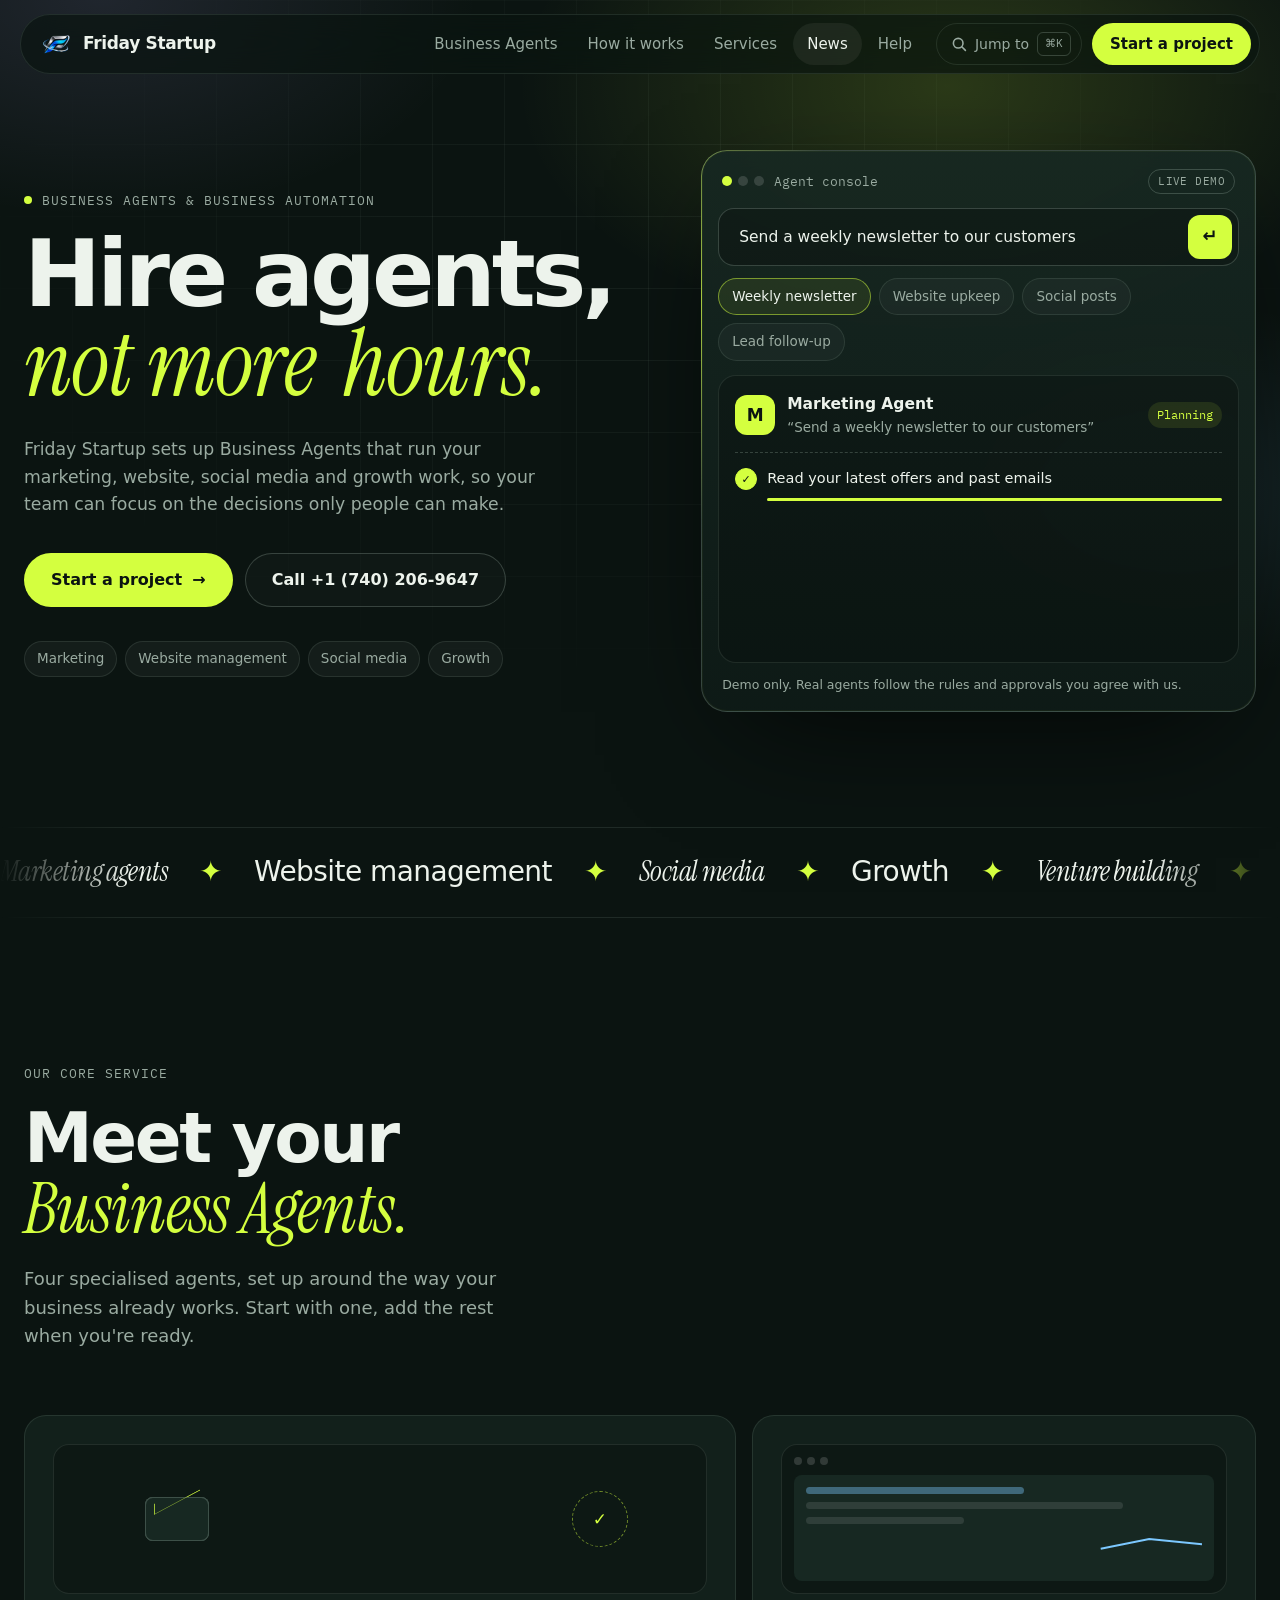
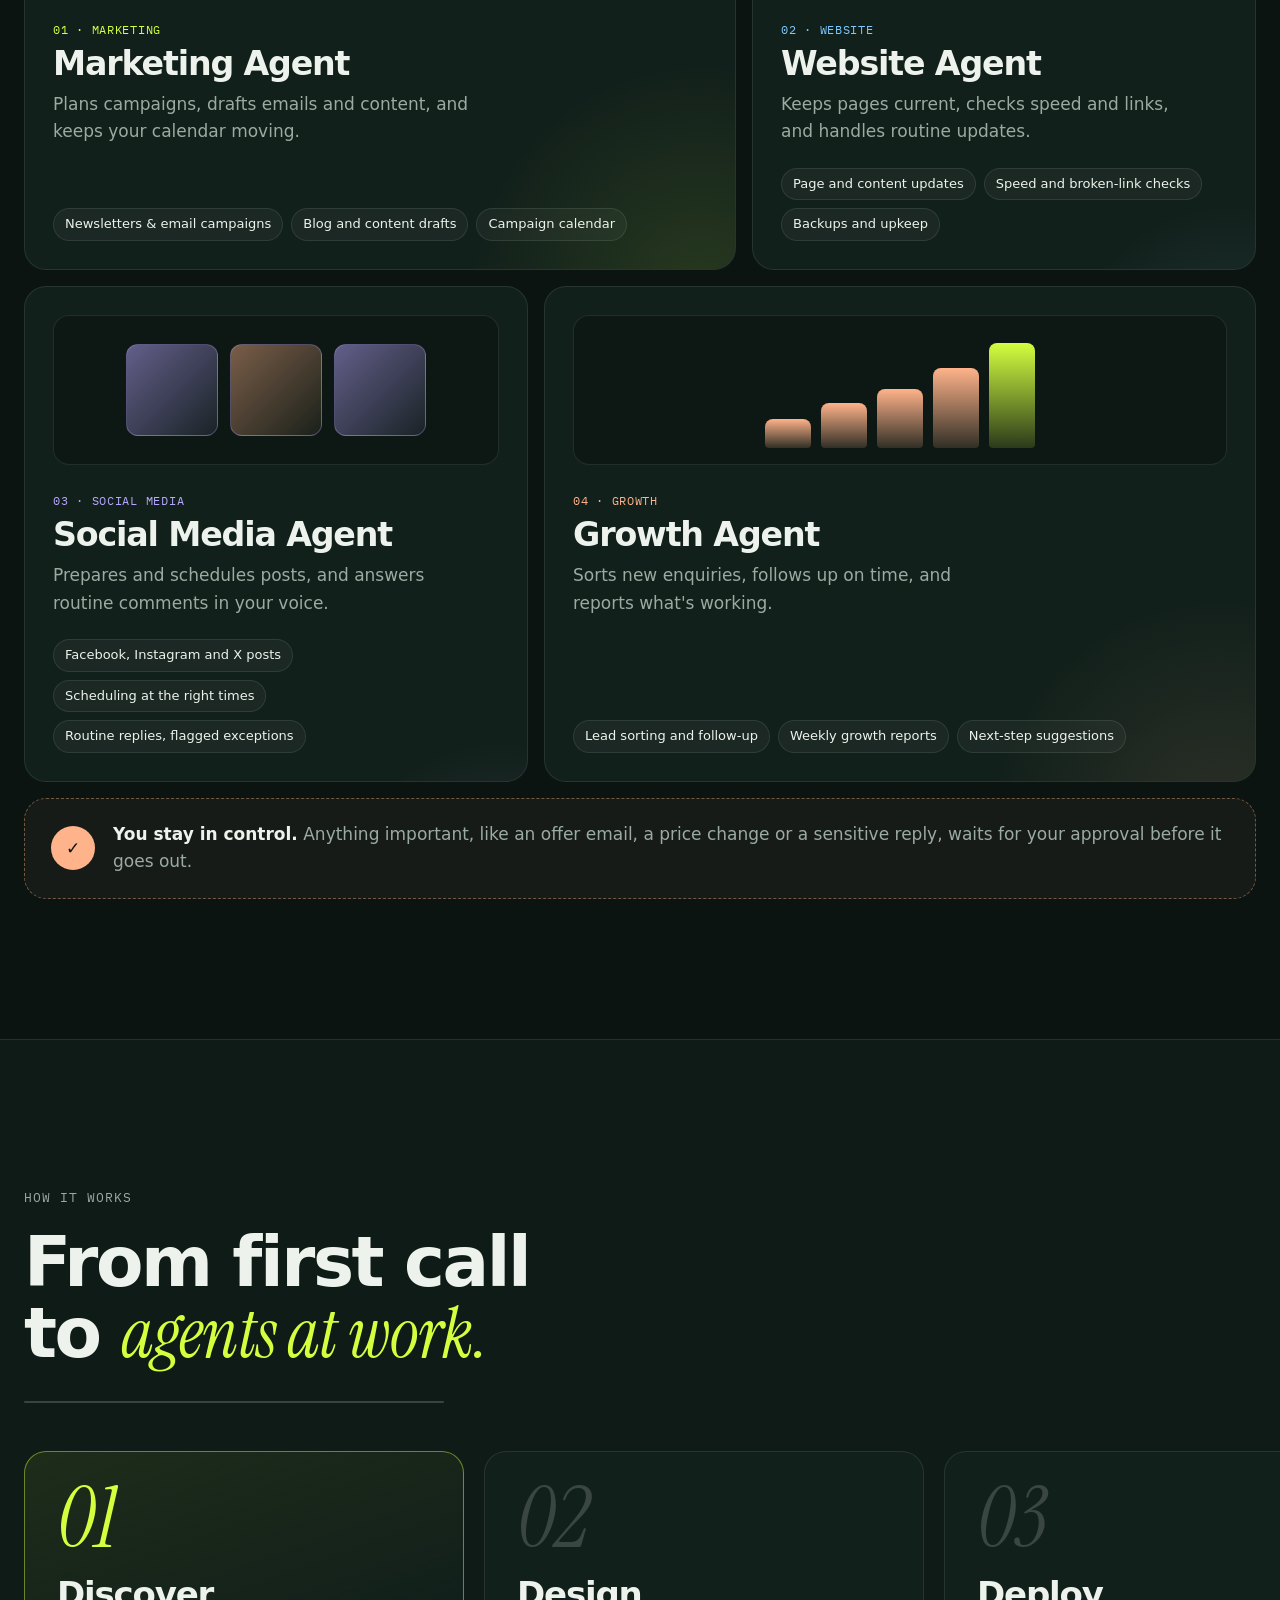
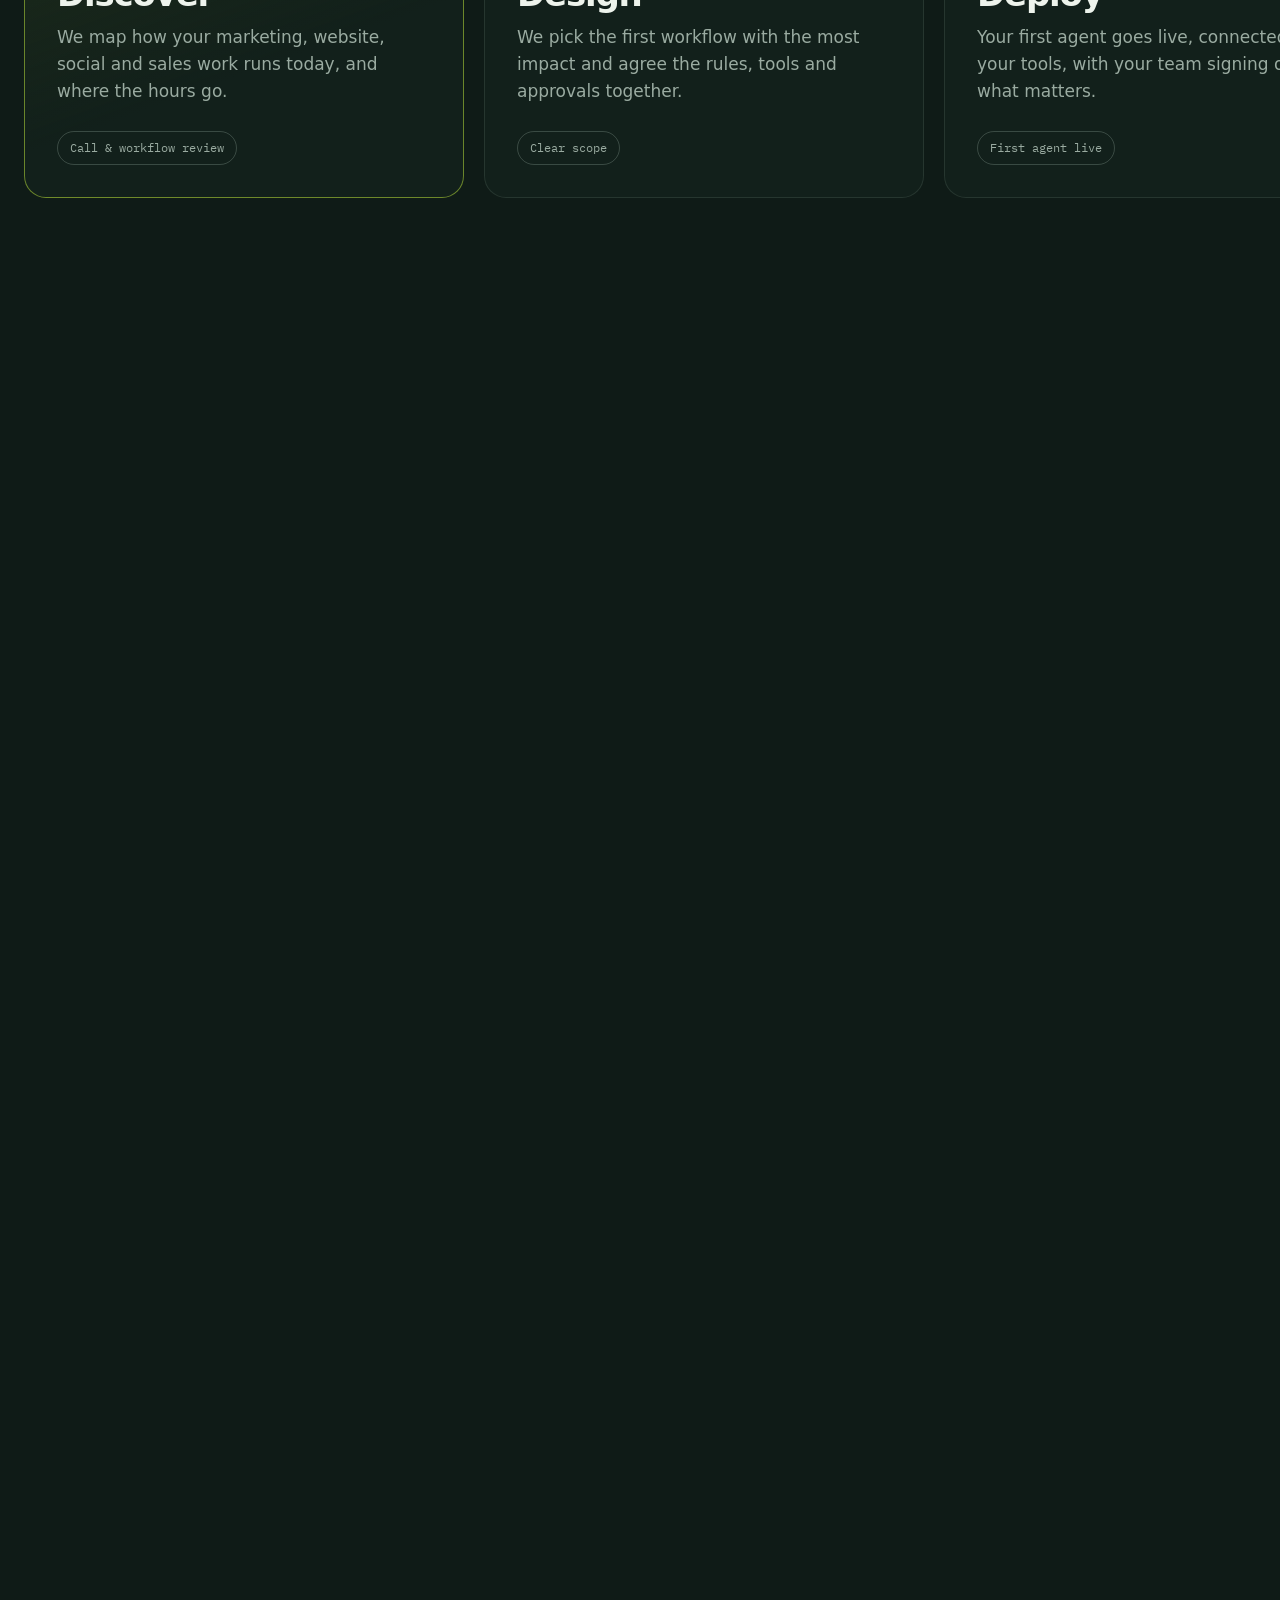
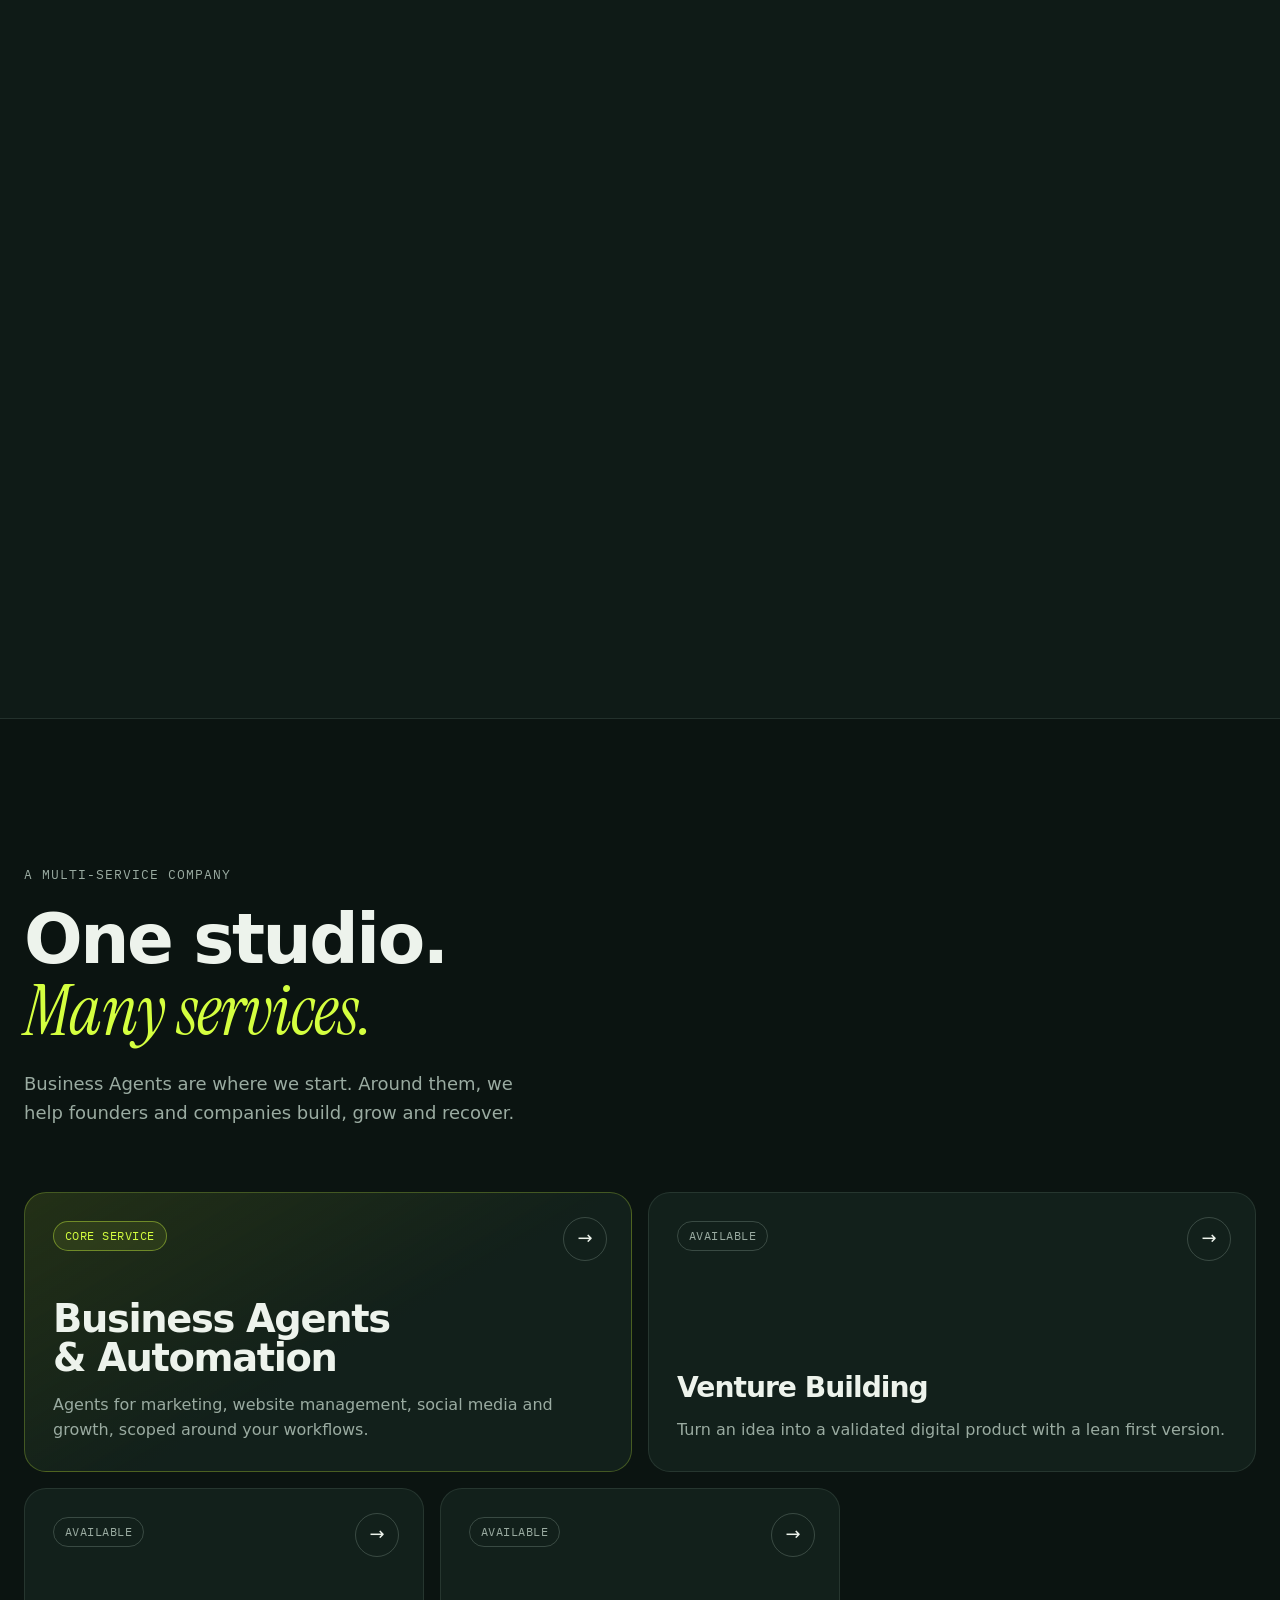
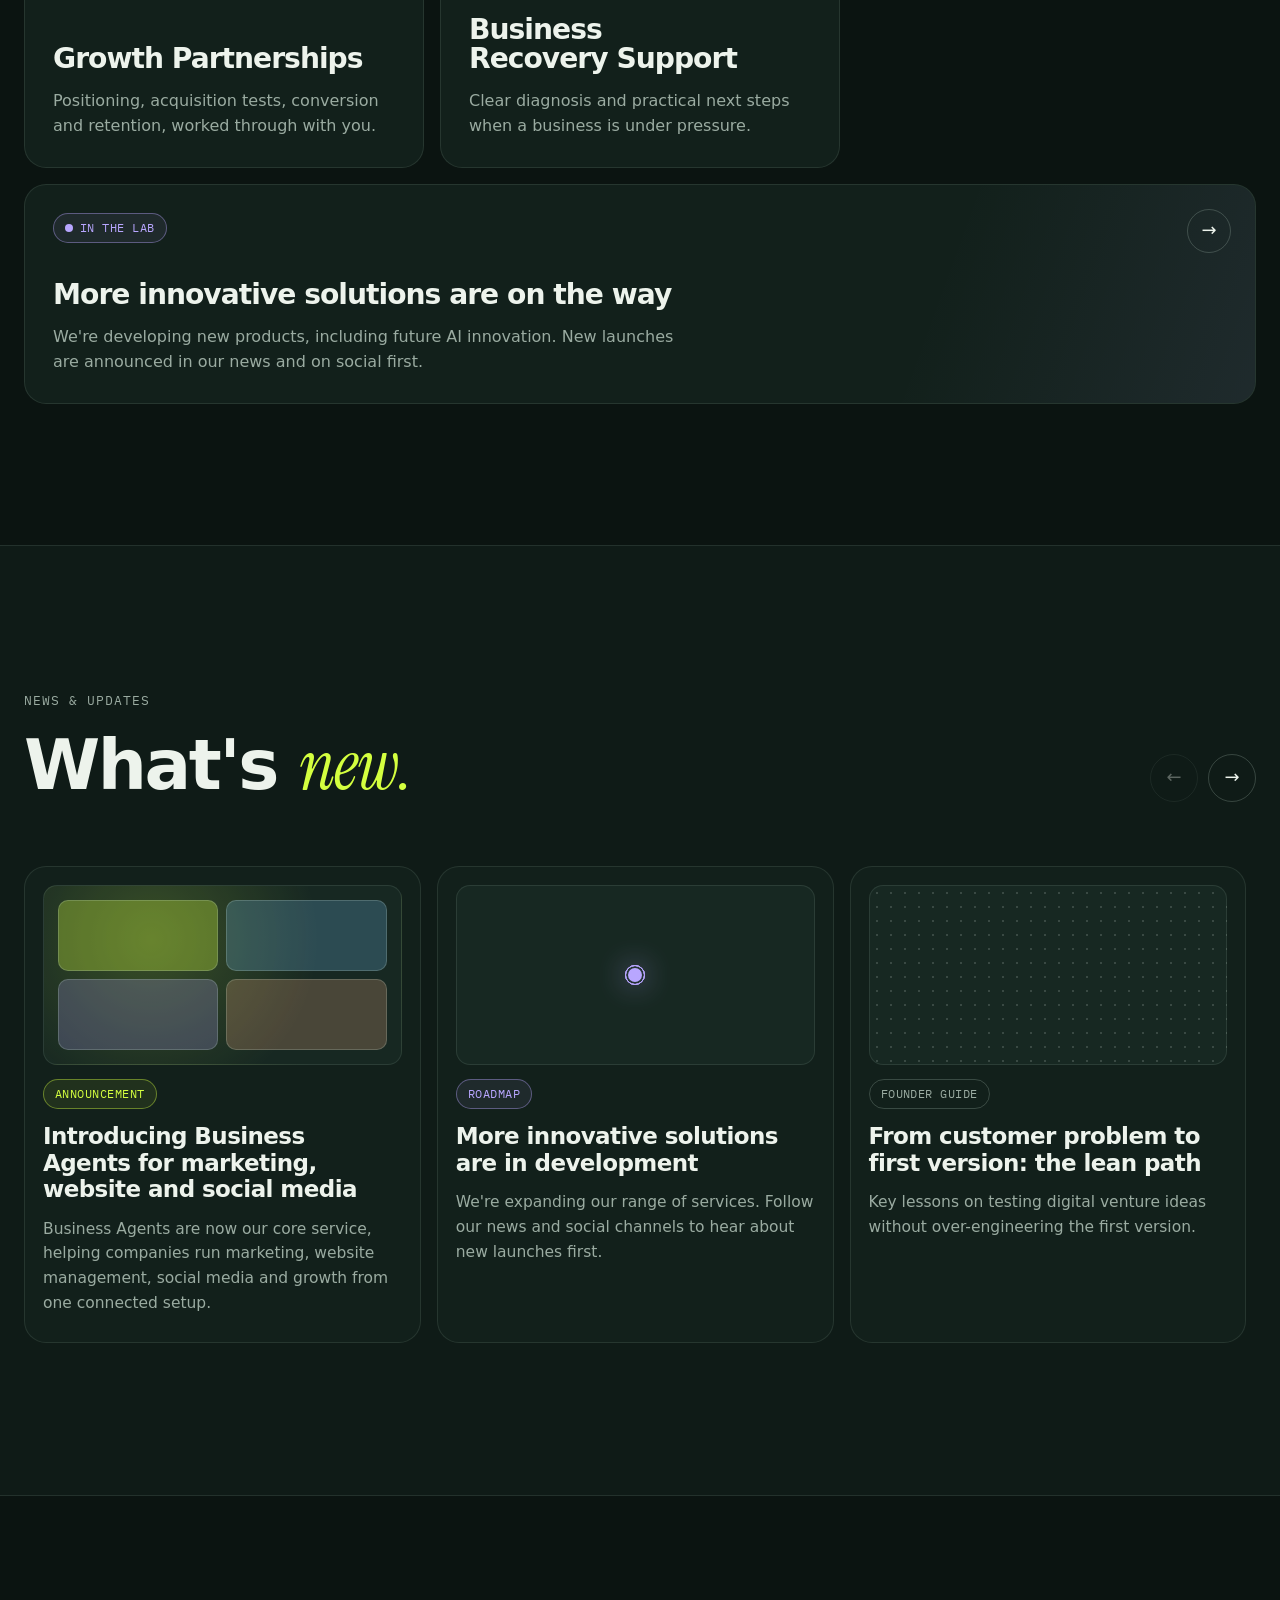
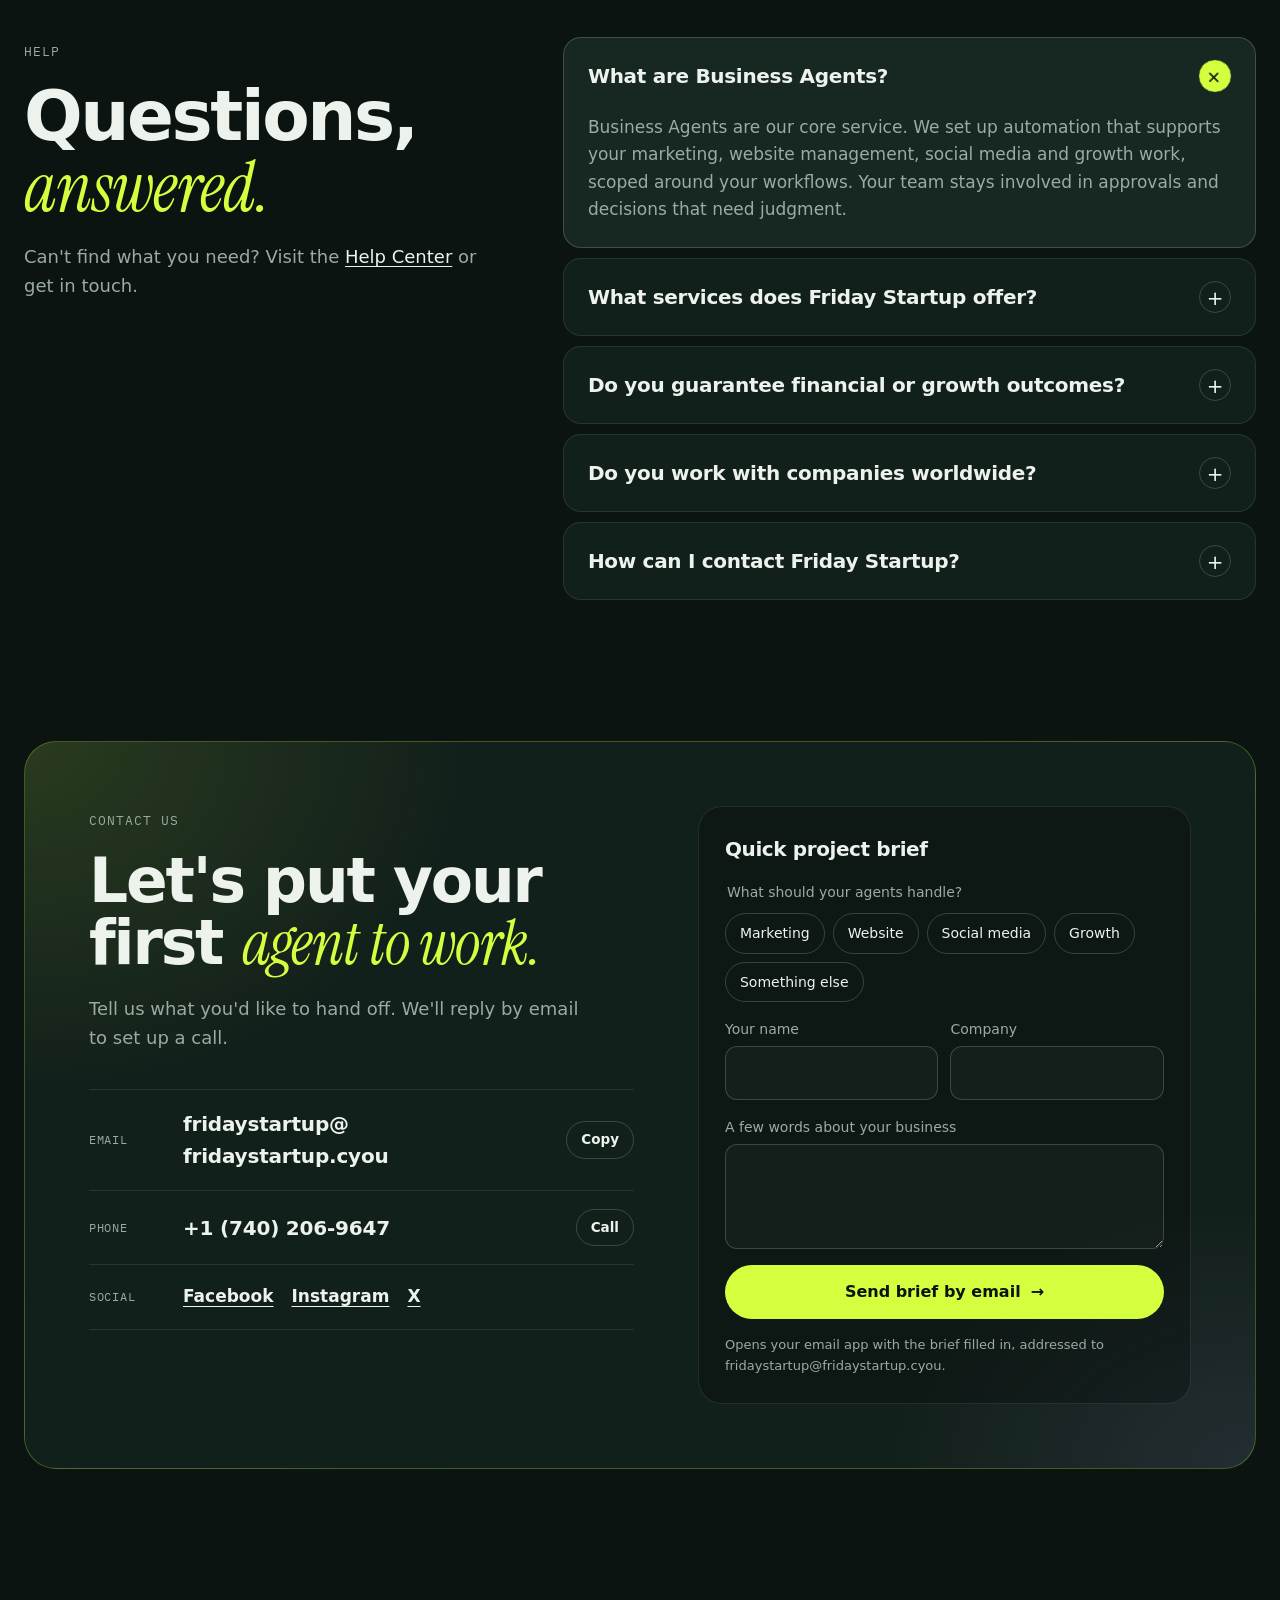
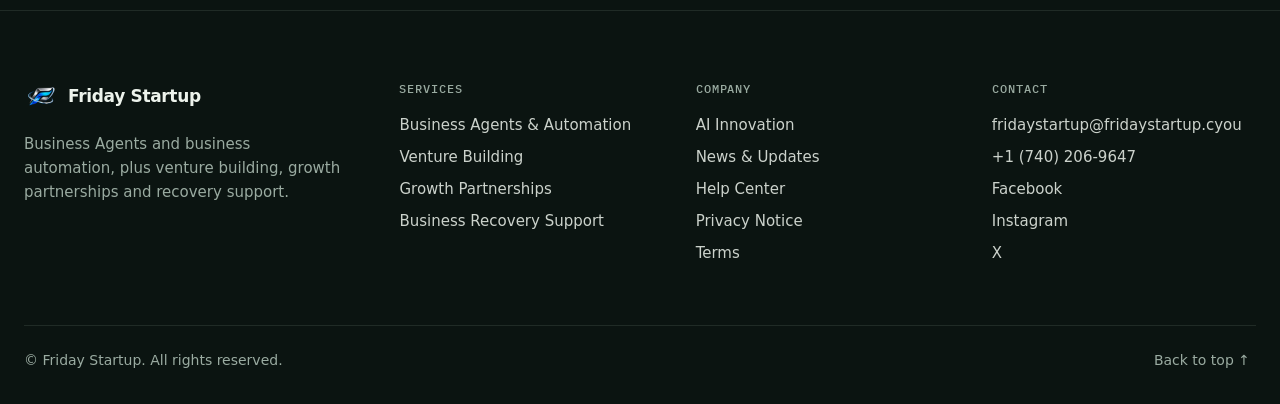
==== commit bb143d6c: "Replace homepage with new Agents at work design and UX New evergreen and lime identity, interactive " ====
--- a/index.html
+++ b/index.html
@@ -11,10 +11,10 @@
   <link rel="preconnect" href="https://fonts.googleapis.com">
   <link rel="preconnect" href="https://fonts.gstatic.com" crossorigin>
   <link rel="preconnect" href="https://api.fontshare.com" crossorigin>
-  <link rel="stylesheet" href="https://api.fontshare.com/v2/css?f[]=cabinet-grotesk@500,700,800&f[]=satoshi@400,500,700&display=swap">
-  <link rel="stylesheet" href="https://fonts.googleapis.com/css2?family=JetBrains+Mono:wght@400;500&display=swap">
+  <link rel="stylesheet" href="https://api.fontshare.com/v2/css?f[]=general-sans@400,500,600,700&display=swap">
+  <link rel="stylesheet" href="https://fonts.googleapis.com/css2?family=Instrument+Serif:ital@0;1&family=IBM+Plex+Mono:wght@400;500&display=swap">
   <link rel="stylesheet" href="/assets/css/home.css">
-  <meta name="theme-color" content="#f4f1ea">
+  <meta name="theme-color" content="#0b1411">
   <title>Friday Startup | Business Agents, Automation and Growth Services</title>
   
   <meta property="og:type" content="website">
@@ -64,283 +64,325 @@
 <body>
   <a class="skip" href="#main">Skip to main content</a>
 
-  <header class="top" data-top>
-    <div class="top__in">
-      <a class="brand" href="/" aria-label="Friday Startup home">
-        <img src="/assets/friday-startup-emblem-lossless.webp" width="40" height="27" alt="">
-        <span class="brand__name">Friday Startup</span>
+  <header class="nav" data-nav>
+    <div class="nav__bar">
+      <a class="nav__brand" href="/" aria-label="Friday Startup home">
+        <img src="/assets/friday-startup-emblem-lossless.webp" width="36" height="24" alt="">
+        <span>Friday Startup</span>
       </a>
-      <p class="top__status" aria-live="off"><span class="live-dot"></span><span data-clock>Agents on duty</span></p>
-      <nav class="top__nav" id="top-nav" aria-label="Primary navigation">
+      <nav class="nav__links" id="nav-links" aria-label="Primary navigation">
         <a href="#agents">Business Agents</a>
+        <a href="#how">How it works</a>
         <a href="#services">Services</a>
-        <a href="#edition">News</a>
+        <a href="#news">News</a>
         <a href="/help/">Help</a>
-        <a class="top__cta" href="#contact">Contact us</a>
       </nav>
-      <button class="top__menu" type="button" aria-expanded="false" aria-controls="top-nav">Menu</button>
+      <button class="nav__search" type="button" data-palette-open aria-haspopup="dialog">
+        <svg viewBox="0 0 20 20" aria-hidden="true"><circle cx="9" cy="9" r="6"/><path d="M13.5 13.5 18 18"/></svg>
+        <span>Jump to</span><kbd>⌘K</kbd>
+      </button>
+      <a class="nav__cta" href="#contact">Start a project</a>
+      <button class="nav__menu" type="button" aria-expanded="false" aria-controls="nav-links" aria-label="Open menu"><span></span><span></span></button>
     </div>
-    <span class="top__progress" aria-hidden="true" data-progress></span>
   </header>
 
   <main id="main">
     <!-- HERO -->
     <section class="hero" aria-labelledby="hero-title">
-      <div class="shell hero__grid">
+      <div class="hero__glow" aria-hidden="true"></div>
+      <div class="wrap hero__grid">
         <div class="hero__copy">
-          <p class="kicker"><span>No. 01</span> Business Agents &amp; Business Automation</p>
-          <h1 class="hero__title" id="hero-title">
-            <span class="line"><span>Your agents</span></span>
-            <span class="line"><span>work the week.</span></span>
-            <span class="line"><span>You keep <em>Friday.</em></span></span>
+          <p class="eyebrow"><span class="dot"></span>Business Agents &amp; Business Automation</p>
+          <h1 id="hero-title" class="hero__title">
+            <span class="w">Hire</span> <span class="w">agents,</span><br>
+            <span class="w"><em>not more</em></span> <span class="w"><em>hours.</em></span>
           </h1>
-          <p class="hero__lede">Friday Startup builds Business Agents that handle your marketing, website, social media and growth tasks Monday to Thursday, and check with you before anything important goes out.</p>
+          <p class="hero__lede">Friday Startup sets up Business Agents that run your marketing, website, social media and growth work, so your team can focus on the decisions only people can make.</p>
           <div class="hero__actions">
-            <a class="btn btn--ink" href="#contact">Start a project <span aria-hidden="true">→</span></a>
-            <a class="btn btn--line" href="tel:+17402069647">Call +1 (740) 206-9647</a>
-          </div>
-        </div>
-
-        <div class="stage" data-stage>
-        <span class="sun" aria-hidden="true"></span>
-        <figure class="board" aria-label="Example week: Business Agents completing tasks from Monday to Thursday, Friday left free" data-board>
-          <figcaption class="board__head">
-            <span>This week · on duty</span>
-            <span class="board__count"><b data-done>0</b>/11 done</span>
-          </figcaption>
-          <div class="board__grid">
-            <span class="board__corner"></span>
-            <span class="board__day">Mon</span><span class="board__day">Tue</span><span class="board__day">Wed</span><span class="board__day">Thu</span><span class="board__day board__day--fri">Fri</span>
-
-            <span class="board__agent" style="--a:var(--c-mkt)">Marketing</span>
-            <span class="task" data-day="0" style="--a:var(--c-mkt)">Emails</span><span class="slot"></span>
-            <span class="task" data-day="2" style="--a:var(--c-mkt)">Blog post</span>
-            <span class="task" data-day="3" style="--a:var(--c-mkt)">Offer email</span>
-
-            <span class="board__agent" style="--a:var(--c-web)">Website</span>
-            <span class="task" data-day="0" style="--a:var(--c-web)">Speed check</span>
-            <span class="task" data-day="1" style="--a:var(--c-web)">New pages</span><span class="slot"></span>
-            <span class="task" data-day="3" style="--a:var(--c-web)">Backup</span>
-
-            <span class="board__agent" style="--a:var(--c-soc)">Social</span>
-            <span class="slot"></span>
-            <span class="task" data-day="1" style="--a:var(--c-soc)">3 posts</span>
-            <span class="task" data-day="2" style="--a:var(--c-soc)">Replies</span>
-            <span class="task" data-day="3" style="--a:var(--c-soc)">Reel</span>
-
-            <span class="board__agent" style="--a:var(--c-grw)">Growth</span>
-            <span class="slot"></span><span class="slot"></span>
-            <span class="task" data-day="2" style="--a:var(--c-grw)">Leads scored</span>
-            <span class="task" data-day="3" style="--a:var(--c-grw)">Report</span>
-
-            <span class="board__free"><b>Yours.</b><small>Nothing scheduled</small></span>
-            <span class="board__now" aria-hidden="true"></span>
-          </div>
-        </figure>
-        <p class="toast" aria-hidden="true" data-toast><span class="toast__dot"></span><span class="toast__who" data-toast-who>Marketing Agent</span><span class="toast__what" data-toast-what>Emails sent</span></p>
-        </div>
-      </div>
-
-      <div class="marquee" aria-label="Our services">
-        <div class="marquee__track">
-          <div class="marquee__set"><span>Business Agents</span><i></i><span>Marketing</span><i></i><span>Website management</span><i></i><span>Social media</span><i></i><span>Growth</span><i></i><span>Venture building</span><i></i><span>Growth partnerships</span><i></i><span>Recovery support</span><i></i><span>More coming soon</span><i></i></div>
-          <div class="marquee__set" aria-hidden="true"><span>Business Agents</span><i></i><span>Marketing</span><i></i><span>Website management</span><i></i><span>Social media</span><i></i><span>Growth</span><i></i><span>Venture building</span><i></i><span>Growth partnerships</span><i></i><span>Recovery support</span><i></i><span>More coming soon</span><i></i></div>
+            <a class="btn btn--lime" href="#contact">Start a project <span aria-hidden="true">→</span></a>
+            <a class="btn btn--ghost" href="tel:+17402069647">Call +1 (740) 206-9647</a>
+          </div>
+          <ul class="hero__tags" aria-label="What our agents handle">
+            <li>Marketing</li><li>Website management</li><li>Social media</li><li>Growth</li>
+          </ul>
+        </div>
+
+        <!-- Interactive agent console (demo) -->
+        <div class="console" data-console>
+          <div class="console__top">
+            <span class="console__lights" aria-hidden="true"><i></i><i></i><i></i></span>
+            <span class="console__name">Agent console</span>
+            <span class="pill pill--muted">Live demo</span>
+          </div>
+          <form class="console__ask" data-ask>
+            <label class="sr-only" for="ask-input">Describe a task for an agent</label>
+            <input id="ask-input" type="text" autocomplete="off" placeholder="Describe a task, e.g. post on Instagram 3× a week" maxlength="120">
+            <button type="submit" aria-label="Plan this task"><span aria-hidden="true">↵</span></button>
+          </form>
+          <div class="console__chips" role="group" aria-label="Example tasks">
+            <button type="button" data-chip="Send a weekly newsletter to our customers">Weekly newsletter</button>
+            <button type="button" data-chip="Keep our website fast and up to date">Website upkeep</button>
+            <button type="button" data-chip="Post on Instagram and Facebook three times a week">Social posts</button>
+            <button type="button" data-chip="Follow up every new lead within a day">Lead follow-up</button>
+          </div>
+          <div class="console__out" data-out aria-live="polite">
+            <div class="plan__head">
+              <span class="plan__avatar" data-avatar aria-hidden="true">M</span>
+              <div>
+                <p class="plan__agent" data-agent-name>Marketing Agent</p>
+                <p class="plan__task" data-task>Waiting for a task…</p>
+              </div>
+              <span class="plan__state" data-state>Idle</span>
+            </div>
+            <ol class="plan__steps" data-steps></ol>
+          </div>
+          <p class="console__note">Demo only. Real agents follow the rules and approvals you agree with us.</p>
+        </div>
+      </div>
+
+      <div class="ticker" aria-hidden="true">
+        <div class="ticker__track">
+          <span>Marketing agents</span><span>✦</span><span>Website management</span><span>✦</span><span>Social media</span><span>✦</span><span>Growth</span><span>✦</span><span>Venture building</span><span>✦</span><span>Growth partnerships</span><span>✦</span><span>Business recovery</span><span>✦</span><span>More launching soon</span><span>✦</span>
+          <span>Marketing agents</span><span>✦</span><span>Website management</span><span>✦</span><span>Social media</span><span>✦</span><span>Growth</span><span>✦</span><span>Venture building</span><span>✦</span><span>Growth partnerships</span><span>✦</span><span>Business recovery</span><span>✦</span><span>More launching soon</span><span>✦</span>
         </div>
       </div>
     </section>
 
     <!-- AGENTS -->
     <section class="sec" id="agents" aria-labelledby="agents-title">
-      <div class="shell">
-        <header class="sec__head">
-          <p class="kicker"><span>No. 02</span> Our core service</p>
-          <h2 id="agents-title" class="split">Four agents.<br>One quiet operation.</h2>
-          <p class="sec__lede">Each Business Agent owns one part of running your business. Pick one to see a typical day in its activity log.</p>
+      <div class="wrap">
+        <header class="head">
+          <p class="eyebrow">Our core service</p>
+          <h2 id="agents-title" class="reveal">Meet your <em>Business Agents.</em></h2>
+          <p class="head__lede reveal">Four specialised agents, set up around the way your business already works. Start with one, add the rest when you're ready.</p>
         </header>
 
-        <div class="roster">
-          <div class="roster__list" role="tablist" aria-label="Business Agents">
-            <button role="tab" id="tab-mkt" aria-controls="log" aria-selected="true" data-agent="mkt" style="--a:var(--c-mkt)">
-              <span class="roster__num">A1</span><span class="roster__name">Marketing Agent</span><span class="roster__role">Campaigns, emails, content</span>
-            </button>
-            <button role="tab" id="tab-web" aria-controls="log" aria-selected="false" tabindex="-1" data-agent="web" style="--a:var(--c-web)">
-              <span class="roster__num">A2</span><span class="roster__name">Website Agent</span><span class="roster__role">Updates, checks, upkeep</span>
-            </button>
-            <button role="tab" id="tab-soc" aria-controls="log" aria-selected="false" tabindex="-1" data-agent="soc" style="--a:var(--c-soc)">
-              <span class="roster__num">A3</span><span class="roster__name">Social Media Agent</span><span class="roster__role">Posts, replies, scheduling</span>
-            </button>
-            <button role="tab" id="tab-grw" aria-controls="log" aria-selected="false" tabindex="-1" data-agent="grw" style="--a:var(--c-grw)">
-              <span class="roster__num">A4</span><span class="roster__name">Growth Agent</span><span class="roster__role">Leads, reports, next steps</span>
-            </button>
-          </div>
-
-          <div class="log" id="log" role="tabpanel" aria-labelledby="tab-mkt" data-log>
-            <div class="log__bar">
-              <span class="log__title" data-log-title>Marketing Agent</span>
-              <span class="log__state"><span class="live-dot"></span>Running</span>
+        <div class="bento">
+          <article class="agent agent--mkt reveal" style="--c: var(--lime)">
+            <div class="agent__viz viz-mail" aria-hidden="true"><span></span><span></span><span></span><b></b></div>
+            <p class="agent__tag">01 · Marketing</p>
+            <h3>Marketing Agent</h3>
+            <p>Plans campaigns, drafts emails and content, and keeps your calendar moving.</p>
+            <ul class="agent__list"><li>Newsletters &amp; email campaigns</li><li>Blog and content drafts</li><li>Campaign calendar</li></ul>
+          </article>
+          <article class="agent agent--web reveal" style="--c: var(--sky)">
+            <div class="agent__viz viz-web" aria-hidden="true">
+              <div class="viz-web__bar"><i></i><i></i><i></i></div>
+              <div class="viz-web__body"><span></span><span></span><span></span><svg viewBox="0 0 120 30" preserveAspectRatio="none"><path d="M0 22 L16 20 L28 24 L42 12 L58 16 L72 8 L88 14 L104 6 L120 10"/></svg></div>
             </div>
-            <ol class="log__lines" data-log-lines>
-              <li><time>08:02</time><span>Drafted this week's newsletter from your latest offers</span></li>
-              <li><time>09:15</time><span>Scheduled blog post "Five questions to ask before you hire"</span></li>
-              <li class="is-ask"><time>11:40</time><span>Offer email ready, waiting for your approval</span></li>
-              <li><time>14:05</time><span>Updated the campaign calendar for next week</span></li>
-            </ol>
-            <p class="log__foot">Example log. Your agents follow the rules and approvals you set with us.</p>
-          </div>
-        </div>
-      </div>
-    </section>
-
-    <!-- BEFORE / AFTER -->
-    <section class="sec sec--tight" id="week" aria-labelledby="week-title">
-      <div class="shell">
-        <header class="sec__head sec__head--row">
-          <div>
-            <p class="kicker"><span>No. 03</span> Before and after</p>
-            <h2 id="week-title" class="split">Same week.<br>Different Friday.</h2>
-          </div>
-          <p class="sec__lede">Drag the handle to compare a typical week run by hand with the same week run by Business Agents.</p>
-        </header>
-        <div class="compare" data-compare style="--pos: 50%">
-          <div class="compare__pane compare__pane--before" role="group" aria-label="A week without Business Agents: 20 tasks on your plate, Friday spent catching up">
-            <p class="compare__label"><span>Without agents</span><b>20 tasks on your plate</b></p>
-            <div class="wk"><div class="wk__col"><span class="wk__day">Mon</span><span class="wk__chip">Write newsletter</span><span class="wk__chip">Post on Instagram</span><span class="wk__chip">Reply to messages</span><span class="wk__chip">Fix a website typo</span></div><div class="wk__col"><span class="wk__day">Tue</span><span class="wk__chip">Plan the week’s posts</span><span class="wk__chip">Update prices page</span><span class="wk__chip">Chase new leads</span><span class="wk__chip">Reply to comments</span></div><div class="wk__col"><span class="wk__day">Wed</span><span class="wk__chip">Write a blog post</span><span class="wk__chip">Reply to messages</span><span class="wk__chip">Check site speed</span><span class="wk__chip">Send follow-ups</span></div><div class="wk__col"><span class="wk__day">Thu</span><span class="wk__chip">Offer email</span><span class="wk__chip">Film a reel</span><span class="wk__chip">Back up the site</span><span class="wk__chip">Build lead list</span></div><div class="wk__col"><span class="wk__day">Fri</span><span class="wk__chip is-late">Weekly report</span><span class="wk__chip is-late">Late replies</span><span class="wk__chip is-late">Catch up</span><span class="wk__chip is-late">Catch up</span></div></div>
-          </div>
-          <div class="compare__pane compare__pane--after" role="group" aria-label="The same week with Business Agents: one approval for you, Friday free">
-            <p class="compare__label"><span>With Business Agents</span><b>1 approval on your plate</b></p>
-            <div class="wk"><div class="wk__col"><span class="wk__day">Mon</span><span class="wk__chip is-agent" style="--a:var(--c-mkt)">Newsletter sent</span><span class="wk__chip is-agent" style="--a:var(--c-soc)">Posts queued</span><span class="wk__chip is-agent" style="--a:var(--c-soc)">Messages answered</span><span class="wk__chip is-agent" style="--a:var(--c-web)">Typo fixed</span></div><div class="wk__col"><span class="wk__day">Tue</span><span class="wk__chip is-agent" style="--a:var(--c-soc)">Week planned</span><span class="wk__chip is-agent" style="--a:var(--c-web)">Prices updated</span><span class="wk__chip is-agent" style="--a:var(--c-grw)">Leads scored</span><span class="wk__chip is-agent" style="--a:var(--c-soc)">Comments handled</span></div><div class="wk__col"><span class="wk__day">Wed</span><span class="wk__chip is-agent" style="--a:var(--c-mkt)">Blog post live</span><span class="wk__chip is-agent" style="--a:var(--c-soc)">Messages answered</span><span class="wk__chip is-agent" style="--a:var(--c-web)">Speed checked</span><span class="wk__chip is-agent" style="--a:var(--c-grw)">Follow-ups sent</span></div><div class="wk__col"><span class="wk__day">Thu</span><span class="wk__chip is-you">You: approve offer</span><span class="wk__chip is-agent" style="--a:var(--c-soc)">Reel published</span><span class="wk__chip is-agent" style="--a:var(--c-web)">Backup done</span><span class="wk__chip is-agent" style="--a:var(--c-grw)">Report ready</span></div><div class="wk__col"><span class="wk__day">Fri</span><span class="wk__free"><b>Yours.</b><small>Nothing on your plate</small></span></div></div>
-          </div>
-          <span class="compare__handle" aria-hidden="true"><span>&#8596;</span></span>
-          <input class="compare__range" type="range" min="0" max="100" value="50" aria-label="Compare a week without and with Business Agents">
-        </div>
-        <p class="compare__note">Illustrative example. Your agents, tasks and approvals are agreed with you.</p>
-      </div>
-    </section>
-
-    <!-- HOW IT WORKS -->
-    <section class="sec sec--ink" id="process" aria-labelledby="process-title">
-      <div class="shell">
-        <header class="sec__head">
-          <p class="kicker kicker--light"><span>No. 04</span> How we work</p>
-          <h2 id="process-title" class="split">Four Fridays<br>to a running setup.</h2>
-          <p class="sec__lede sec__lede--light">A clear path from first conversation to agents working in your business. One step a week, reviewed together.</p>
-        </header>
-        <ol class="fridays" data-fridays>
-          <li><span class="fridays__num" aria-hidden="true">01</span><span class="fridays__date">Friday 1</span><h3>Listen</h3><p>We learn how your marketing, website and social channels run today and where the hours go.</p></li>
-          <li><span class="fridays__num" aria-hidden="true">02</span><span class="fridays__date">Friday 2</span><h3>Shape</h3><p>We choose the workflow with the most impact and agree the rules, tools and approvals.</p></li>
-          <li><span class="fridays__num" aria-hidden="true">03</span><span class="fridays__date">Friday 3</span><h3>Launch</h3><p>Your first agents go live, connected to your tools, with your team signing off what matters.</p></li>
-          <li><span class="fridays__num" aria-hidden="true">04</span><span class="fridays__date">Friday 4</span><h3>Grow</h3><p>We review results together, then add agents as your business grows.</p></li>
+            <p class="agent__tag">02 · Website</p>
+            <h3>Website Agent</h3>
+            <p>Keeps pages current, checks speed and links, and handles routine updates.</p>
+            <ul class="agent__list"><li>Page and content updates</li><li>Speed and broken-link checks</li><li>Backups and upkeep</li></ul>
+          </article>
+          <article class="agent agent--soc reveal" style="--c: var(--violet)">
+            <div class="agent__viz viz-soc" aria-hidden="true"><span></span><span></span><span></span><i>♥</i><i>♥</i><i>♥</i></div>
+            <p class="agent__tag">03 · Social media</p>
+            <h3>Social Media Agent</h3>
+            <p>Prepares and schedules posts, and answers routine comments in your voice.</p>
+            <ul class="agent__list"><li>Facebook, Instagram and X posts</li><li>Scheduling at the right times</li><li>Routine replies, flagged exceptions</li></ul>
+          </article>
+          <article class="agent agent--grw reveal" style="--c: var(--peach)">
+            <div class="agent__viz viz-grw" aria-hidden="true"><span></span><span></span><span></span><span></span><span></span></div>
+            <p class="agent__tag">04 · Growth</p>
+            <h3>Growth Agent</h3>
+            <p>Sorts new enquiries, follows up on time, and reports what's working.</p>
+            <ul class="agent__list"><li>Lead sorting and follow-up</li><li>Weekly growth reports</li><li>Next-step suggestions</li></ul>
+          </article>
+        </div>
+
+        <div class="approve reveal">
+          <span class="approve__icon" aria-hidden="true">✓</span>
+          <p><strong>You stay in control.</strong> Anything important, like an offer email, a price change or a sensitive reply, waits for your approval before it goes out.</p>
+        </div>
+      </div>
+    </section>
+
+    <!-- HOW IT WORKS: horizontal scroll on desktop -->
+    <section class="how" id="how" aria-labelledby="how-title" data-how>
+      <div class="how__sticky">
+        <div class="wrap how__head">
+          <p class="eyebrow">How it works</p>
+          <h2 id="how-title">From first call to <em>agents at work.</em></h2>
+          <div class="how__meter" aria-hidden="true"><span data-how-bar></span></div>
+        </div>
+        <ol class="how__track" data-how-track>
+          <li class="step"><span class="step__n">01</span><h3>Discover</h3><p>We map how your marketing, website, social and sales work runs today, and where the hours go.</p><span class="step__chip">Call &amp; workflow review</span></li>
+          <li class="step"><span class="step__n">02</span><h3>Design</h3><p>We pick the first workflow with the most impact and agree the rules, tools and approvals together.</p><span class="step__chip">Clear scope</span></li>
+          <li class="step"><span class="step__n">03</span><h3>Deploy</h3><p>Your first agent goes live, connected to your tools, with your team signing off on what matters.</p><span class="step__chip">First agent live</span></li>
+          <li class="step"><span class="step__n">04</span><h3>Develop</h3><p>We review results with you, tune the agent, and add new agents as your business grows.</p><span class="step__chip">Ongoing support</span></li>
         </ol>
-        <div class="fridays__track" aria-hidden="true"><span data-fridays-bar></span></div>
       </div>
     </section>
 
     <!-- SERVICES -->
     <section class="sec" id="services" aria-labelledby="services-title">
-      <div class="shell">
-        <header class="sec__head sec__head--row">
+      <div class="wrap">
+        <header class="head head--split">
           <div>
-            <p class="kicker"><span>No. 05</span> A multi-service company</p>
-            <h2 id="services-title" class="split">More than agents.</h2>
-          </div>
-          <p class="sec__lede">Business Agents are the core. Around them sits a wider range of services for founders and operating businesses, from first idea to next stage.</p>
+            <p class="eyebrow">A multi-service company</p>
+            <h2 id="services-title" class="reveal">One studio. <em>Many services.</em></h2>
+          </div>
+          <p class="head__lede reveal">Business Agents are where we start. Around them, we help founders and companies build, grow and recover.</p>
         </header>
-
-        <ul class="index">
-          <li><a href="/business-automation/"><span class="index__n">01</span><span class="index__t">Business Agents &amp; Automation <em>Core</em></span><span class="index__d">Marketing, website, social media and growth agents, scoped around your workflows.</span><span class="index__go" aria-hidden="true">↗</span></a></li>
-          <li><a href="/venture-building/"><span class="index__n">02</span><span class="index__t">Venture Building</span><span class="index__d">Turn ideas into validated digital products with a lean first version.</span><span class="index__go" aria-hidden="true">↗</span></a></li>
-          <li><a href="/growth-partnerships/"><span class="index__n">03</span><span class="index__t">Growth Partnerships</span><span class="index__d">Positioning, acquisition tests, conversion and retention.</span><span class="index__go" aria-hidden="true">↗</span></a></li>
-          <li><a href="/business-recovery/"><span class="index__n">04</span><span class="index__t">Business Recovery Support</span><span class="index__d">Clear diagnosis and practical steps when a business is under pressure.</span><span class="index__go" aria-hidden="true">↗</span></a></li>
-          <li class="index__next"><a href="/ai-innovation/"><span class="index__n">05</span><span class="index__t">Next launch<span class="cursor" aria-hidden="true"></span></span><span class="index__d">More innovative solutions are on the way, including future AI innovation. New launches are announced in our news and on social first.</span><span class="index__go" aria-hidden="true">↗</span></a></li>
-        </ul>
-      </div>
-    </section>
-
-    <!-- NEWS: The Friday Edition -->
-    <section class="sec sec--paper2" id="edition" aria-labelledby="edition-title">
-      <div class="shell">
-        <div class="mast">
-          <span>News &amp; updates</span>
-          <h2 id="edition-title">The Friday Edition</h2>
-          <span data-today>Latest issue</span>
-        </div>
-        <div class="paper">
-          <article class="paper__lead">
-            <div class="cover cover--sun" aria-hidden="true"><span class="cover__tag">Issue 01</span><span class="cover__sun"></span><span class="cover__lines"></span></div>
-            <p class="paper__cat">Announcement</p>
+        <div class="cards" data-spot>
+          <a class="card card--core reveal" href="/business-automation/">
+            <span class="pill pill--lime">Core service</span>
+            <h3>Business Agents &amp; Automation</h3>
+            <p>Agents for marketing, website management, social media and growth, scoped around your workflows.</p>
+            <span class="card__go" aria-hidden="true">→</span>
+          </a>
+          <a class="card reveal" href="/venture-building/">
+            <span class="pill">Available</span>
+            <h3>Venture Building</h3>
+            <p>Turn an idea into a validated digital product with a lean first version.</p>
+            <span class="card__go" aria-hidden="true">→</span>
+          </a>
+          <a class="card reveal" href="/growth-partnerships/">
+            <span class="pill">Available</span>
+            <h3>Growth Partnerships</h3>
+            <p>Positioning, acquisition tests, conversion and retention, worked through with you.</p>
+            <span class="card__go" aria-hidden="true">→</span>
+          </a>
+          <a class="card reveal" href="/business-recovery/">
+            <span class="pill">Available</span>
+            <h3>Business Recovery Support</h3>
+            <p>Clear diagnosis and practical next steps when a business is under pressure.</p>
+            <span class="card__go" aria-hidden="true">→</span>
+          </a>
+          <a class="card card--lab reveal" href="/ai-innovation/">
+            <span class="pill pill--violet"><span class="dot dot--violet"></span>In the lab</span>
+            <h3>More innovative solutions are on the way</h3>
+            <p>We're developing new products, including future AI innovation. New launches are announced in our news and on social first.</p>
+            <span class="card__go" aria-hidden="true">→</span>
+          </a>
+        </div>
+      </div>
+    </section>
+
+    <!-- NEWS -->
+    <section class="sec sec--alt" id="news" aria-labelledby="news-title">
+      <div class="wrap">
+        <header class="head head--split">
+          <div>
+            <p class="eyebrow">News &amp; updates</p>
+            <h2 id="news-title" class="reveal">What's <em>new.</em></h2>
+          </div>
+          <div class="news__ctrl">
+            <button type="button" class="round" data-news-prev aria-label="Previous stories">←</button>
+            <button type="button" class="round" data-news-next aria-label="Next stories">→</button>
+          </div>
+        </header>
+        <div class="news" data-news tabindex="0" aria-label="News stories, scroll horizontally">
+          <article class="story story--feature">
+            <div class="story__art art-a" aria-hidden="true"><span></span><span></span><span></span><span></span></div>
+            <p class="story__meta"><span class="pill pill--lime">Announcement</span></p>
             <h3><a href="/news.html">Introducing Business Agents for marketing, website and social media</a></h3>
             <p>Business Agents are now our core service, helping companies run marketing, website management, social media and growth from one connected setup.</p>
-            <a class="paper__more" href="/news.html">Read in the newsroom →</a>
-          </article>
-          <article>
-            <div class="cover cover--rings" aria-hidden="true"><span class="cover__tag">Coming soon</span><i></i><i></i><i></i></div>
-            <p class="paper__cat">Roadmap</p>
+          </article>
+          <article class="story">
+            <div class="story__art art-b" aria-hidden="true"><i></i><i></i><i></i></div>
+            <p class="story__meta"><span class="pill pill--violet">Roadmap</span></p>
             <h3><a href="/news.html">More innovative solutions are in development</a></h3>
             <p>We're expanding our range of services. Follow our news and social channels to hear about new launches first.</p>
           </article>
-          <article>
-            <div class="cover cover--path" aria-hidden="true"><span class="cover__tag">Guide</span><svg viewBox="0 0 200 120" preserveAspectRatio="none"><path d="M14 100 L60 72 L96 84 L140 40 L186 22" /></svg></div>
-            <p class="paper__cat">Founder guide</p>
+          <article class="story">
+            <div class="story__art art-c" aria-hidden="true"><svg viewBox="0 0 200 100" preserveAspectRatio="none"><path d="M10 85 C 50 80, 60 40, 100 50 S 160 20, 190 12"/></svg></div>
+            <p class="story__meta"><span class="pill">Founder guide</span></p>
             <h3><a href="/news.html">From customer problem to first version: the lean path</a></h3>
             <p>Key lessons on testing digital venture ideas without over-engineering the first version.</p>
           </article>
-        </div>
-        <div class="paper__foot">
-          <a class="btn btn--line" href="/news.html">All news &amp; updates</a>
-          <p>Follow along:
-            <a href="https://www.facebook.com/share/1BN3iJyHXs/" target="_blank" rel="noopener">Facebook</a>
-            <a href="https://instagram.com/friday_startup?obrf=MWU1YmhocDRiYWo2aw%3D%3D" target="_blank" rel="noopener">Instagram</a>
-            <a href="https://x.com/Fridaystartup" target="_blank" rel="noopener">X</a>
-          </p>
+          <article class="story story--social">
+            <p class="story__meta"><span class="pill">Follow along</span></p>
+            <h3>Get updates where you already are.</h3>
+            <div class="social">
+              <a href="https://www.facebook.com/share/1BN3iJyHXs/" target="_blank" rel="noopener"><svg viewBox="0 0 24 24" aria-hidden="true"><path d="M14 8h3V4h-3c-2.8 0-4.5 1.8-4.5 4.6V11H7v4h2.5v7h4v-7H17l.5-4h-4V8.8c0-.5.3-.8.5-.8Z"/></svg>Facebook</a>
+              <a href="https://instagram.com/friday_startup?obrf=MWU1YmhocDRiYWo2aw%3D%3D" target="_blank" rel="noopener"><svg viewBox="0 0 24 24" aria-hidden="true"><rect x="3.5" y="3.5" width="17" height="17" rx="5" fill="none" stroke="currentColor" stroke-width="2"/><circle cx="12" cy="12" r="4" fill="none" stroke="currentColor" stroke-width="2"/><circle cx="17.2" cy="6.8" r="1.2"/></svg>Instagram</a>
+              <a href="https://x.com/Fridaystartup" target="_blank" rel="noopener"><svg viewBox="0 0 24 24" aria-hidden="true"><path d="M4 4h4.5l4 5.6L17.3 4H20l-6.2 7.2L20.5 20H16l-4.4-6-5.2 6H3.7l6.6-7.6L4 4Z"/></svg>X</a>
+            </div>
+            <a class="btn btn--ghost btn--sm" href="/news.html">All news &amp; updates →</a>
+          </article>
         </div>
       </div>
     </section>
 
     <!-- FAQ -->
     <section class="sec" id="help" aria-labelledby="faq-title">
-      <div class="shell faq">
-        <header>
-          <p class="kicker"><span>No. 07</span> Help</p>
-          <h2 id="faq-title" class="split">Good questions.</h2>
-          <a class="btn btn--line" href="/help/">Visit the Help Center</a>
+      <div class="wrap faq">
+        <header class="head">
+          <p class="eyebrow">Help</p>
+          <h2 id="faq-title" class="reveal">Questions, <em>answered.</em></h2>
+          <p class="head__lede">Can't find what you need? Visit the <a href="/help/">Help Center</a> or get in touch.</p>
         </header>
         <div class="faq__list">
-          <details open><summary>What are Business Agents?</summary><p>Business Agents are our core service. We set up automation that supports your marketing, website management, social media and growth work, scoped around your workflows. Your team stays involved in approvals and decisions that need judgment.</p></details>
-          <details><summary>What services does Friday Startup offer?</summary><p>Business Agents and business automation, venture building, growth partnerships and business recovery support. We're also developing more innovative solutions, including future AI innovation.</p></details>
-          <details><summary>Do you guarantee financial or growth outcomes?</summary><p>No. We don't make generic promises about cost savings, customer numbers or turnaround success. Real outcomes depend on your business context, market conditions and how we work together.</p></details>
-          <details><summary>Do you work with companies worldwide?</summary><p>Yes. We welcome conversations with founders and operating businesses globally. Scope, schedules and availability are confirmed directly by email or phone.</p></details>
-          <details><summary>How can I contact Friday Startup?</summary><p>Email <a href="mailto:fridaystartup@fridaystartup.cyou">fridaystartup@fridaystartup.cyou</a> or call <a href="tel:+17402069647">+1 (740) 206-9647</a>. You can also find us on Facebook, Instagram and X.</p></details>
+          <details open><summary>What are Business Agents?</summary><div class="faq__a"><p>Business Agents are our core service. We set up automation that supports your marketing, website management, social media and growth work, scoped around your workflows. Your team stays involved in approvals and decisions that need judgment.</p></div></details>
+          <details><summary>What services does Friday Startup offer?</summary><div class="faq__a"><p>Business Agents and business automation, venture building, growth partnerships and business recovery support. We're also developing more innovative solutions, including future AI innovation.</p></div></details>
+          <details><summary>Do you guarantee financial or growth outcomes?</summary><div class="faq__a"><p>No. We don't make generic promises about cost savings, customer numbers or turnaround success. Real outcomes depend on your business context, market conditions and how we work together.</p></div></details>
+          <details><summary>Do you work with companies worldwide?</summary><div class="faq__a"><p>Yes. We welcome conversations with founders and operating businesses globally. Scope, schedules and availability are confirmed directly by email or phone.</p></div></details>
+          <details><summary>How can I contact Friday Startup?</summary><div class="faq__a"><p>Email <a href="mailto:fridaystartup@fridaystartup.cyou">fridaystartup@fridaystartup.cyou</a> or call <a href="tel:+17402069647">+1 (740) 206-9647</a>. You can also find us on Facebook, Instagram and X.</p></div></details>
         </div>
       </div>
     </section>
 
     <!-- CONTACT -->
-    <section class="contact" id="contact" aria-labelledby="contact-title">
-      <div class="shell">
-        <p class="kicker kicker--light"><span>No. 08</span> Contact</p>
-        <div class="contact__top">
-          <h2 id="contact-title" class="contact__title split">Say hello<br>before Friday.</h2>
-          <a class="badge" href="tel:+17402069647" aria-label="Book a call: +1 (740) 206-9647">
-            <svg viewBox="0 0 200 200" aria-hidden="true"><defs><path id="badge-circle" d="M100,100 m-78,0 a78,78 0 1,1 156,0 a78,78 0 1,1 -156,0"/></defs><text><textPath href="#badge-circle" textLength="486" lengthAdjust="spacing">Book a call · Keep your Friday · Book a call · Keep your Friday · </textPath></text></svg>
-            <span class="badge__arrow" aria-hidden="true">&#8599;</span>
-          </a>
-        </div>
-        <div class="contact__grid">
-          <a class="contact__big" href="mailto:fridaystartup@fridaystartup.cyou"><small>Email</small><span>fridaystartup@<wbr>fridaystartup.cyou</span></a>
-          <a class="contact__big" href="tel:+17402069647"><small>Phone</small><span>+1 (740) 206-9647</span></a>
-          <div class="contact__social">
-            <small>Social</small>
-            <a href="https://www.facebook.com/share/1BN3iJyHXs/" target="_blank" rel="noopener">Facebook ↗</a>
-            <a href="https://instagram.com/friday_startup?obrf=MWU1YmhocDRiYWo2aw%3D%3D" target="_blank" rel="noopener">Instagram ↗</a>
-            <a href="https://x.com/Fridaystartup" target="_blank" rel="noopener">X (Twitter) ↗</a>
-          </div>
+    <section class="sec contact" id="contact" aria-labelledby="contact-title">
+      <div class="wrap">
+        <div class="contact__card reveal">
+          <div class="contact__intro">
+            <p class="eyebrow">Contact us</p>
+            <h2 id="contact-title">Let's put your first <em>agent to work.</em></h2>
+            <p class="head__lede">Tell us what you'd like to hand off. We'll reply by email to set up a call.</p>
+            <div class="contact__lines">
+              <div class="line">
+                <span class="line__label">Email</span>
+                <a class="line__value" href="mailto:fridaystartup@fridaystartup.cyou">fridaystartup@<wbr>fridaystartup.cyou</a>
+                <button type="button" class="copy" data-copy="fridaystartup@fridaystartup.cyou">Copy</button>
+              </div>
+              <div class="line">
+                <span class="line__label">Phone</span>
+                <a class="line__value" href="tel:+17402069647">+1 (740) 206-9647</a>
+                <a class="copy" href="tel:+17402069647">Call</a>
+              </div>
+              <div class="line line--social">
+                <span class="line__label">Social</span>
+                <span class="line__links">
+                  <a href="https://www.facebook.com/share/1BN3iJyHXs/" target="_blank" rel="noopener">Facebook</a>
+                  <a href="https://instagram.com/friday_startup?obrf=MWU1YmhocDRiYWo2aw%3D%3D" target="_blank" rel="noopener">Instagram</a>
+                  <a href="https://x.com/Fridaystartup" target="_blank" rel="noopener">X</a>
+                </span>
+              </div>
+            </div>
+          </div>
+
+          <form class="brief" data-brief novalidate>
+            <p class="brief__title">Quick project brief</p>
+            <fieldset class="brief__needs">
+              <legend>What should your agents handle?</legend>
+              <label><input type="checkbox" name="need" value="Marketing"><span>Marketing</span></label>
+              <label><input type="checkbox" name="need" value="Website"><span>Website</span></label>
+              <label><input type="checkbox" name="need" value="Social media"><span>Social media</span></label>
+              <label><input type="checkbox" name="need" value="Growth"><span>Growth</span></label>
+              <label><input type="checkbox" name="need" value="Something else"><span>Something else</span></label>
+            </fieldset>
+            <div class="brief__row">
+              <label class="field"><span>Your name</span><input type="text" name="name" autocomplete="name" required></label>
+              <label class="field"><span>Company</span><input type="text" name="company" autocomplete="organization"></label>
+            </div>
+            <label class="field"><span>A few words about your business</span><textarea name="msg" rows="3"></textarea></label>
+            <button class="btn btn--lime btn--block" type="submit">Send brief by email <span aria-hidden="true">→</span></button>
+            <p class="brief__hint" data-brief-hint>Opens your email app with the brief filled in, addressed to fridaystartup@fridaystartup.cyou.</p>
+          </form>
         </div>
       </div>
     </section>
   </main>
 
   <footer class="foot">
-    <div class="shell foot__grid">
+    <div class="wrap foot__grid">
+      <div class="foot__brand">
+        <a class="nav__brand" href="/"><img src="/assets/friday-startup-emblem-lossless.webp" width="36" height="24" alt=""><span>Friday Startup</span></a>
+        <p>Business Agents and business automation, plus venture building, growth partnerships and recovery support.</p>
+      </div>
       <nav aria-label="Services">
         <h3>Services</h3>
         <a href="/business-automation/">Business Agents &amp; Automation</a>
@@ -360,11 +402,47 @@
         <h3>Contact</h3>
         <a href="mailto:fridaystartup@fridaystartup.cyou">fridaystartup@<wbr>fridaystartup.cyou</a>
         <a href="tel:+17402069647">+1 (740) 206-9647</a>
+        <a href="https://www.facebook.com/share/1BN3iJyHXs/" target="_blank" rel="noopener">Facebook</a>
+        <a href="https://instagram.com/friday_startup?obrf=MWU1YmhocDRiYWo2aw%3D%3D" target="_blank" rel="noopener">Instagram</a>
+        <a href="https://x.com/Fridaystartup" target="_blank" rel="noopener">X</a>
       </div>
     </div>
-    <div class="shell foot__word" aria-hidden="true" data-word><i style="--i:0">F</i><i style="--i:1">r</i><i style="--i:2">i</i><i style="--i:3">d</i><i style="--i:4">a</i><i style="--i:5">y</i><span><i style="--i:6">S</i><i style="--i:7">t</i><i style="--i:8">a</i><i style="--i:9">r</i><i style="--i:10">t</i><i style="--i:11">u</i><i style="--i:12">p</i></span></div>
-    <div class="shell foot__base"><span>© Friday Startup. All rights reserved.</span><span>Built to give you your Fridays back.</span></div>
+    <div class="wrap foot__base"><span>© Friday Startup. All rights reserved.</span><button type="button" class="foot__top" data-top>Back to top ↑</button></div>
   </footer>
+
+  <!-- Command palette -->
+  <dialog class="palette" data-palette aria-label="Jump to">
+    <div class="palette__box">
+      <div class="palette__search">
+        <svg viewBox="0 0 20 20" aria-hidden="true"><circle cx="9" cy="9" r="6"/><path d="M13.5 13.5 18 18"/></svg>
+        <input type="text" data-palette-input placeholder="Search sections, services, contact…" aria-label="Search" aria-controls="palette-list" autocomplete="off">
+        <kbd>Esc</kbd>
+      </div>
+      <ul class="palette__list" id="palette-list" role="listbox" data-palette-list>
+        <li role="option" data-href="#agents" data-group="Sections">Business Agents</li>
+        <li role="option" data-href="#how" data-group="Sections">How it works</li>
+        <li role="option" data-href="#services" data-group="Sections">Services</li>
+        <li role="option" data-href="#news" data-group="Sections">News &amp; updates</li>
+        <li role="option" data-href="#help" data-group="Sections">FAQ</li>
+        <li role="option" data-href="#contact" data-group="Sections">Start a project</li>
+        <li role="option" data-href="/business-automation/" data-group="Pages">Business Agents &amp; Automation</li>
+        <li role="option" data-href="/venture-building/" data-group="Pages">Venture Building</li>
+        <li role="option" data-href="/growth-partnerships/" data-group="Pages">Growth Partnerships</li>
+        <li role="option" data-href="/business-recovery/" data-group="Pages">Business Recovery Support</li>
+        <li role="option" data-href="/ai-innovation/" data-group="Pages">AI Innovation</li>
+        <li role="option" data-href="/news.html" data-group="Pages">Newsroom</li>
+        <li role="option" data-href="/help/" data-group="Pages">Help Center</li>
+        <li role="option" data-href="mailto:fridaystartup@fridaystartup.cyou" data-group="Contact">Email fridaystartup@fridaystartup.cyou</li>
+        <li role="option" data-href="tel:+17402069647" data-group="Contact">Call +1 (740) 206-9647</li>
+        <li role="option" data-href="https://www.facebook.com/share/1BN3iJyHXs/" data-group="Contact">Facebook</li>
+        <li role="option" data-href="https://instagram.com/friday_startup?obrf=MWU1YmhocDRiYWo2aw%3D%3D" data-group="Contact">Instagram</li>
+        <li role="option" data-href="https://x.com/Fridaystartup" data-group="Contact">X (Twitter)</li>
+      </ul>
+      <p class="palette__empty" data-palette-empty hidden>No matches. Try "agents", "news" or "email".</p>
+    </div>
+  </dialog>
+
+  <div class="toast" role="status" aria-live="polite" data-toast></div>
 
   <script src="/assets/js/home.js" defer></script>
 </body>
--- a/assets/css/home.css
+++ b/assets/css/home.css
@@ -1,434 +1,451 @@
-/* Friday Startup — "Keep your Friday" homepage
-   Paper and ink, one orange signal, a week that runs itself. */
+/* Friday Startup homepage
+   Deep evergreen, lime signal, General Sans with Instrument Serif accents. */
 
 :root {
-  --paper: #f4f1ea;
-  --paper-2: #ebe6da;
-  --card: #fbfaf6;
-  --ink: #16140f;
-  --ink-2: #2a2720;
-  --muted: #6b655a;
-  --line: rgba(22, 20, 15, 0.14);
-  --line-2: rgba(22, 20, 15, 0.28);
-  --signal: #ff5420;
-  --signal-ink: #c23a0f;
-  --c-mkt: #ff5420;
-  --c-web: #2f55d4;
-  --c-soc: #b23a7a;
-  --c-grw: #2e7d4f;
-  --display: "Cabinet Grotesk", "Satoshi", ui-sans-serif, system-ui, sans-serif;
-  --body: "Satoshi", ui-sans-serif, system-ui, -apple-system, "Segoe UI", sans-serif;
-  --mono: "JetBrains Mono", ui-monospace, SFMono-Regular, Menlo, monospace;
-  --ease: cubic-bezier(0.2, 0.9, 0.1, 1);
-  --shell: 1280px;
-  color-scheme: light;
+  --bg: #0b1411;
+  --bg-2: #0f1b17;
+  --card: #12201b;
+  --card-2: #172822;
+  --line: rgba(214, 240, 222, 0.1);
+  --line-2: rgba(214, 240, 222, 0.2);
+  --text: #edf3ec;
+  --muted: #9aaba1;
+  --lime: #d4ff3f;
+  --lime-ink: #0b1411;
+  --sky: #7cc8ff;
+  --violet: #b8a6ff;
+  --peach: #ffb38a;
+  --sans: "General Sans", ui-sans-serif, system-ui, -apple-system, "Segoe UI", sans-serif;
+  --serif: "Instrument Serif", ui-serif, Georgia, serif;
+  --mono: "IBM Plex Mono", ui-monospace, SFMono-Regular, Menlo, monospace;
+  --ease: cubic-bezier(0.22, 1, 0.36, 1);
+  --r: 22px;
+  color-scheme: dark;
 }
 
 *, *::before, *::after { box-sizing: border-box; }
-html { scroll-behavior: smooth; scroll-padding-top: 84px; -webkit-text-size-adjust: 100%; }
-body { margin: 0; background: var(--paper); color: var(--ink); font-family: var(--body); font-size: 17px; line-height: 1.6; -webkit-font-smoothing: antialiased; overflow-x: hidden; }
-img { display: block; max-width: 100%; }
+html { scroll-behavior: smooth; scroll-padding-top: 96px; -webkit-text-size-adjust: 100%; }
+body { margin: 0; background: var(--bg); color: var(--text); font-family: var(--sans); font-size: 17px; line-height: 1.6; -webkit-font-smoothing: antialiased; overflow-x: hidden; }
+img, svg { display: block; max-width: 100%; }
 a { color: inherit; }
-h1, h2, h3 { margin: 0; font-family: var(--display); font-weight: 800; line-height: 0.98; letter-spacing: -0.025em; text-wrap: balance; }
-p, ol, ul { margin: 0; }
-:focus-visible { outline: 2px solid var(--signal); outline-offset: 3px; }
-.skip { position: absolute; left: 16px; top: -60px; z-index: 200; padding: 10px 16px; background: var(--ink); color: var(--paper); }
+h1, h2, h3 { margin: 0; font-weight: 600; letter-spacing: -0.035em; line-height: 1.02; text-wrap: balance; }
+h2 em, h1 em { font-family: var(--serif); font-style: italic; font-weight: 400; letter-spacing: -0.01em; }
+p, ul, ol { margin: 0; }
+ul, ol { padding: 0; list-style: none; }
+button, input, textarea { font: inherit; color: inherit; }
+:focus-visible { outline: 2px solid var(--lime); outline-offset: 3px; border-radius: 6px; }
+.sr-only { position: absolute; width: 1px; height: 1px; overflow: hidden; clip: rect(0 0 0 0); white-space: nowrap; }
+.skip { position: absolute; left: 16px; top: -60px; z-index: 300; padding: 10px 16px; border-radius: 10px; background: var(--lime); color: var(--lime-ink); font-weight: 600; }
 .skip:focus { top: 12px; }
-.shell { width: min(100% - 56px, var(--shell)); margin-inline: auto; }
-
-/* Paper grain */
-body::before {
-  content: ""; position: fixed; inset: 0; z-index: 100; pointer-events: none; opacity: 0.35; mix-blend-mode: multiply;
-  background-image: url("data:image/svg+xml,%3Csvg xmlns='http://www.w3.org/2000/svg' width='160' height='160'%3E%3Cfilter id='n'%3E%3CfeTurbulence type='fractalNoise' baseFrequency='.9' numOctaves='2' stitchTiles='stitch'/%3E%3CfeColorMatrix values='0 0 0 0 0.1 0 0 0 0 0.08 0 0 0 0 0.05 0 0 0 0.09 0'/%3E%3C/filter%3E%3Crect width='100%25' height='100%25' filter='url(%23n)'/%3E%3C/svg%3E");
-}
-
-/* ---------- Labels ---------- */
-.kicker { display: flex; align-items: center; gap: 12px; margin-bottom: 22px; font-family: var(--mono); font-size: 12.5px; letter-spacing: 0.08em; text-transform: uppercase; color: var(--muted); }
-.kicker span { flex: none; white-space: nowrap; padding: 3px 8px; border: 1px solid currentColor; border-radius: 4px; color: var(--ink); }
-.kicker--light { color: rgba(244, 241, 234, 0.7); }
-.kicker--light span { color: var(--paper); }
-.live-dot { display: inline-block; width: 8px; height: 8px; border-radius: 50%; background: var(--c-grw); box-shadow: 0 0 0 0 rgba(46, 125, 79, 0.5); animation: live 2s infinite; }
-@keyframes live { 70% { box-shadow: 0 0 0 7px rgba(46, 125, 79, 0); } 100% { box-shadow: 0 0 0 0 rgba(46, 125, 79, 0); } }
-
-/* ---------- Buttons ---------- */
-.btn { display: inline-flex; align-items: center; gap: 10px; min-height: 52px; padding: 0 24px; border-radius: 6px; font-weight: 700; font-size: 16px; text-decoration: none; white-space: nowrap; transition: transform 300ms var(--ease), background 300ms, color 300ms, box-shadow 300ms; }
-.btn--ink { background: var(--ink); color: var(--paper); box-shadow: 4px 4px 0 var(--signal); }
-.btn--ink:hover { transform: translate(-2px, -2px); box-shadow: 6px 6px 0 var(--signal); }
-.btn--ink span { transition: transform 300ms var(--ease); }
-.btn--ink:hover span { transform: translateX(4px); }
-.btn--line { border: 1.5px solid var(--ink); color: var(--ink); }
-.btn--line:hover { background: var(--ink); color: var(--paper); }
-
-/* ---------- Header ---------- */
-.top { position: sticky; top: 0; z-index: 50; background: rgba(244, 241, 234, 0.86); backdrop-filter: blur(12px); -webkit-backdrop-filter: blur(12px); border-bottom: 1px solid transparent; transition: border-color 300ms, background 300ms; }
-.top.is-stuck { border-color: var(--line); }
-.top__progress { position: absolute; left: 0; bottom: -1px; height: 2px; width: 100%; background: var(--signal); transform-origin: left; transform: scaleX(var(--sp, 0)); }
-.top__in { width: min(100% - 56px, var(--shell)); margin: 0 auto; display: flex; align-items: center; gap: 24px; min-height: 72px; }
-.brand { display: inline-flex; align-items: center; gap: 10px; text-decoration: none; }
-.brand img { width: 38px; height: auto; }
-.brand__name { font-family: var(--display); font-weight: 800; font-size: 20px; letter-spacing: -0.02em; }
-.top__status { display: inline-flex; align-items: center; gap: 8px; padding: 6px 12px; border: 1px solid var(--line); border-radius: 99px; font-family: var(--mono); font-size: 12px; color: var(--muted); }
-.top__nav { display: flex; align-items: center; gap: 4px; margin-left: auto; }
-.top__nav a { position: relative; padding: 8px 12px; font-weight: 500; font-size: 15.5px; text-decoration: none; }
-.top__nav a:not(.top__cta)::after { content: ""; position: absolute; left: 12px; right: 12px; bottom: 4px; height: 2px; background: var(--signal); transform: scaleX(0); transform-origin: right; transition: transform 350ms var(--ease); }
-.top__nav a:not(.top__cta):hover::after, .top__nav a.is-current::after { transform: scaleX(1); transform-origin: left; }
-.top__cta { margin-left: 8px; padding: 10px 18px !important; border-radius: 6px; background: var(--ink); color: var(--paper); font-weight: 700 !important; }
-.top__cta:hover { background: var(--signal); color: var(--ink); }
-.top__menu { display: none; margin-left: auto; padding: 9px 16px; border: 1.5px solid var(--ink); border-radius: 6px; background: transparent; font: 700 15px var(--body); color: var(--ink); cursor: pointer; }
+.wrap { width: min(100% - 48px, 1240px); margin-inline: auto; }
+
+/* ---------- Atoms ---------- */
+.eyebrow { display: inline-flex; align-items: center; gap: 10px; margin-bottom: 20px; font-family: var(--mono); font-size: 12.5px; letter-spacing: 0.08em; text-transform: uppercase; color: var(--muted); }
+.dot { width: 8px; height: 8px; border-radius: 50%; background: var(--lime); box-shadow: 0 0 0 0 rgba(212, 255, 63, 0.6); animation: pulse 2.2s infinite; }
+.dot--violet { background: var(--violet); box-shadow: none; animation: none; }
+@keyframes pulse { 70% { box-shadow: 0 0 0 8px rgba(212, 255, 63, 0); } 100% { box-shadow: 0 0 0 0 rgba(212, 255, 63, 0); } }
+.pill { display: inline-flex; align-items: center; gap: 7px; padding: 5px 11px; border: 1px solid var(--line-2); border-radius: 99px; font-family: var(--mono); font-size: 11.5px; letter-spacing: 0.04em; text-transform: uppercase; color: var(--muted); white-space: nowrap; }
+.pill--lime { border-color: rgba(212, 255, 63, 0.4); color: var(--lime); background: rgba(212, 255, 63, 0.08); }
+.pill--violet { border-color: rgba(184, 166, 255, 0.4); color: var(--violet); background: rgba(184, 166, 255, 0.08); }
+.pill--muted { font-size: 10.5px; padding: 3px 9px; }
+
+.btn { position: relative; display: inline-flex; align-items: center; justify-content: center; gap: 10px; min-height: 54px; padding: 0 26px; border: 1px solid transparent; border-radius: 99px; font-weight: 600; font-size: 16px; text-decoration: none; white-space: nowrap; cursor: pointer; overflow: hidden; transition: transform 400ms var(--ease), background 300ms, border-color 300ms, color 300ms; }
+.btn span { transition: transform 400ms var(--ease); }
+.btn:hover span { transform: translateX(4px); }
+.btn:active { transform: scale(0.97); }
+.btn--lime { background: var(--lime); color: var(--lime-ink); }
+.btn--lime:hover { background: #e4ff7a; }
+.btn--ghost { border-color: var(--line-2); color: var(--text); background: rgba(255, 255, 255, 0.02); }
+.btn--ghost:hover { border-color: var(--text); background: rgba(255, 255, 255, 0.06); }
+.btn--sm { min-height: 44px; padding: 0 18px; font-size: 15px; }
+.btn--block { width: 100%; }
+.round { display: grid; place-items: center; width: 48px; height: 48px; border: 1px solid var(--line-2); border-radius: 50%; background: transparent; cursor: pointer; font-size: 18px; transition: background 300ms, color 300ms, border-color 300ms, opacity 300ms; }
+.round:hover:not(:disabled) { background: var(--lime); color: var(--lime-ink); border-color: var(--lime); }
+.round:disabled { opacity: 0.35; cursor: default; }
+
+/* ---------- Nav ---------- */
+.nav { position: fixed; top: 14px; left: 0; right: 0; z-index: 100; pointer-events: none; }
+.nav__bar { pointer-events: auto; width: min(100% - 28px, 1240px); margin: 0 auto; display: flex; align-items: center; gap: 10px; padding: 8px 8px 8px 18px; border: 1px solid var(--line); border-radius: 99px; background: rgba(11, 20, 17, 0.7); backdrop-filter: blur(18px) saturate(1.3); -webkit-backdrop-filter: blur(18px) saturate(1.3); transition: border-color 300ms, background 300ms, transform 500ms var(--ease); }
+.nav.is-scrolled .nav__bar { border-color: var(--line-2); background: rgba(11, 20, 17, 0.86); }
+.nav.is-hidden .nav__bar { transform: translateY(-140%); }
+.nav__brand { display: inline-flex; align-items: center; gap: 10px; font-weight: 600; font-size: 17px; letter-spacing: -0.02em; text-decoration: none; }
+.nav__brand img { width: 34px; height: auto; }
+.nav__links { display: flex; align-items: center; gap: 2px; margin-left: auto; }
+.nav__links a { position: relative; padding: 9px 14px; border-radius: 99px; font-size: 15px; font-weight: 500; color: var(--muted); text-decoration: none; transition: color 250ms, background 250ms; }
+.nav__links a:hover, .nav__links a.is-current { color: var(--text); background: rgba(255, 255, 255, 0.06); }
+.nav__search { display: inline-flex; align-items: center; gap: 8px; height: 42px; padding: 0 10px 0 14px; border: 1px solid var(--line); border-radius: 99px; background: transparent; color: var(--muted); font-size: 14px; cursor: pointer; transition: border-color 250ms, color 250ms; }
+.nav__search:hover { border-color: var(--line-2); color: var(--text); }
+.nav__search svg, .palette__search svg { width: 16px; height: 16px; fill: none; stroke: currentColor; stroke-width: 2; stroke-linecap: round; }
+kbd { padding: 2px 7px; border: 1px solid var(--line-2); border-radius: 6px; font-family: var(--mono); font-size: 11px; color: var(--muted); }
+.nav__cta { display: inline-flex; align-items: center; height: 42px; padding: 0 18px; border-radius: 99px; background: var(--lime); color: var(--lime-ink); font-weight: 600; font-size: 15px; text-decoration: none; white-space: nowrap; transition: background 250ms; }
+.nav__cta:hover { background: #e4ff7a; }
+.nav__menu { display: none; position: relative; width: 42px; height: 42px; border: 1px solid var(--line-2); border-radius: 50%; background: transparent; cursor: pointer; }
+.nav__menu span { position: absolute; left: 12px; right: 12px; height: 2px; border-radius: 2px; background: var(--text); transition: transform 350ms var(--ease), top 350ms var(--ease); }
+.nav__menu span:first-child { top: 16px; } .nav__menu span:last-child { top: 23px; }
+.nav.is-open .nav__menu span:first-child { top: 19.5px; transform: rotate(45deg); }
+.nav.is-open .nav__menu span:last-child { top: 19.5px; transform: rotate(-45deg); }
 
 /* ---------- Hero ---------- */
-.hero { padding: clamp(48px, 7vw, 96px) 0 0; overflow-x: clip; }
-.hero__grid { display: grid; grid-template-columns: 1fr 1fr; gap: clamp(32px, 5vw, 72px); align-items: center; }
-.hero__title { font-size: clamp(3.2rem, 7.4vw, 7rem); line-height: 0.94; letter-spacing: -0.035em; }
-.line { display: block; overflow: hidden; padding-bottom: 0.06em; margin-bottom: -0.06em; }
-.line > span { display: inline-block; white-space: nowrap; }
-.js .line > span { transform: translateY(105%); transition: transform 1s var(--ease); }
-.js .is-ready .line > span { transform: none; }
-.js .is-ready .line:nth-child(2) > span { transition-delay: 90ms; }
-.js .is-ready .line:nth-child(3) > span { transition-delay: 180ms; }
-.hero__title em { position: relative; font-style: normal; z-index: 0; white-space: nowrap; }
-.hero__title em::before { content: ""; position: absolute; z-index: -1; left: -0.06em; right: -0.08em; bottom: 0.08em; height: 0.36em; background: var(--signal); transform: scaleX(0); transform-origin: left; transition: transform 900ms 900ms var(--ease); }
-.is-ready .hero__title em::before, .no-js .hero__title em::before { transform: scaleX(1); }
-.hero__lede { max-width: 540px; margin-top: 30px; font-size: clamp(1.05rem, 1.4vw, 1.2rem); color: var(--ink-2); }
-.hero__actions { display: flex; flex-wrap: wrap; gap: 14px; margin-top: 34px; }
-.js .hero__lede, .js .hero__actions, .js .hero .kicker, .js .board { opacity: 0; transform: translateY(18px); transition: opacity 900ms var(--ease), transform 900ms var(--ease); }
-.js .is-ready .hero__lede, .js .is-ready .hero__actions, .js .is-ready .kicker, .js .is-ready .board { opacity: 1; transform: none; }
-.js .is-ready .hero__lede { transition-delay: 350ms; } .js .is-ready .hero__actions { transition-delay: 450ms; } .js .is-ready .board { transition-delay: 250ms; }
-
-/* Week board */
-.board { margin: 0; padding: 18px; border: 1.5px solid var(--ink); border-radius: 10px; background: var(--card); box-shadow: 10px 10px 0 var(--ink); }
-.board__head { display: flex; justify-content: space-between; align-items: center; padding: 0 4px 14px; font-family: var(--mono); font-size: 12px; letter-spacing: 0.06em; text-transform: uppercase; color: var(--muted); }
-.board__count b { color: var(--ink); font-weight: 500; }
-.board__grid { position: relative; display: grid; grid-template-columns: 88px repeat(4, minmax(0, 1fr)) minmax(0, 0.75fr); grid-auto-rows: 52px; grid-template-rows: 30px; gap: 6px; }
-.board__corner { grid-column: 1; }
-.board__day { display: grid; place-items: center; font-family: var(--mono); font-size: 11.5px; letter-spacing: 0.08em; text-transform: uppercase; color: var(--muted); border-bottom: 1px solid var(--line); }
-.board__day--fri { color: var(--signal-ink); font-weight: 500; }
-.board__agent { display: flex; align-items: center; gap: 7px; font-weight: 700; font-size: 13.5px; }
-.board__agent::before { content: ""; width: 8px; height: 8px; border-radius: 2px; background: var(--a); flex: none; }
-.slot { border-radius: 6px; background: repeating-linear-gradient(-45deg, transparent 0 6px, rgba(22, 20, 15, 0.04) 6px 7px); }
-.task { position: relative; display: flex; align-items: center; padding: 0 8px; border: 1.5px dashed color-mix(in srgb, var(--a) 55%, transparent); border-radius: 6px; background: transparent; color: var(--muted); font-size: 12.5px; font-weight: 500; line-height: 1.15; overflow: hidden; transition: background 500ms var(--ease), color 400ms, border-color 400ms; }
-.task::after { content: "✓"; position: absolute; right: 6px; top: 5px; font-size: 11px; opacity: 0; transform: scale(0.4); transition: opacity 300ms, transform 400ms var(--ease); }
-.task.is-done { background: var(--a); border-style: solid; border-color: var(--a); color: #fff; }
-.task.is-done::after { opacity: 1; transform: none; }
-.board__free { grid-column: 6; grid-row: 2 / span 4; display: flex; flex-direction: column; align-items: center; justify-content: center; gap: 6px; border-radius: 8px; background: color-mix(in srgb, var(--signal) 10%, transparent); border: 1.5px solid color-mix(in srgb, var(--signal) 30%, transparent); text-align: center; transition: background 600ms, transform 600ms var(--ease); }
-.board__free b { font-family: var(--display); font-size: clamp(20px, 2vw, 28px); font-weight: 800; color: var(--signal-ink); writing-mode: vertical-rl; transform: rotate(180deg); letter-spacing: 0.02em; }
-.board__free small { font-family: var(--mono); font-size: 9.5px; color: var(--muted); writing-mode: vertical-rl; transform: rotate(180deg); text-transform: uppercase; letter-spacing: 0.08em; }
-.board.is-friday .board__free { background: var(--signal); }
-.board.is-friday .board__free b, .board.is-friday .board__free small { color: var(--ink); }
-.board__now { position: absolute; top: 30px; bottom: 0; left: 0; width: 2px; background: var(--ink); transform: translateX(var(--x, 88px)); opacity: 0; transition: opacity 300ms; }
-.board__now::before { content: "now"; position: absolute; bottom: -9px; left: 50%; transform: translateX(-50%); padding: 1px 6px; border-radius: 3px; background: var(--ink); color: var(--paper); font-family: var(--mono); font-size: 10px; }
-.board.is-running .board__now { opacity: 1; }
-
-/* Hero stage: sun, tilt, toast */
-.stage { position: relative; perspective: 1200px; }
-.sun { position: absolute; z-index: -1; right: -6%; top: -16%; width: 62%; aspect-ratio: 1; border-radius: 50%; background: radial-gradient(circle at 35% 35%, #ff8a5c, var(--signal) 60%, #f0420f); transform: translateY(calc(40px + var(--sy, 0px))) scale(0.6); opacity: 0; transition: transform 1.6s 0.4s var(--ease), opacity 1.2s 0.4s; }
-.is-ready .sun { transform: translateY(var(--sy, 0px)) scale(1); opacity: 1; }
-.no-js .sun { opacity: 1; transform: none; }
-.board { position: relative; transform-style: preserve-3d; transform: rotateX(var(--rx, 0deg)) rotateY(var(--ry, 0deg)); transition: transform 600ms var(--ease), box-shadow 600ms var(--ease); will-change: transform; }
-.js .board { transition: opacity 900ms var(--ease), transform 900ms var(--ease); }
-.js .is-ready .board { transform: rotateX(var(--rx, 0deg)) rotateY(var(--ry, 0deg)); }
-.toast { position: absolute; left: -22px; bottom: -30px; z-index: 3; display: inline-flex; align-items: center; gap: 10px; max-width: calc(100% - 20px); padding: 12px 16px; border: 1.5px solid var(--ink); border-radius: 8px; background: var(--paper); box-shadow: 4px 4px 0 var(--ink); font-size: 14px; white-space: nowrap; opacity: 0; transform: translateY(12px) scale(0.96); transition: opacity 400ms var(--ease), transform 500ms var(--ease); pointer-events: none; }
-.toast.is-on { opacity: 1; transform: none; }
-.toast__dot { width: 10px; height: 10px; border-radius: 50%; background: var(--a, var(--signal)); flex: none; }
-.toast__who { font-weight: 700; }
-.toast__what { color: var(--muted); overflow: hidden; text-overflow: ellipsis; }
-.toast__what::before { content: "· "; }
-
-/* Marquee */
-.marquee { margin-top: clamp(72px, 8vw, 110px); padding: 22px 0; border-top: 1.5px solid var(--ink); border-bottom: 1.5px solid var(--ink); overflow: hidden; background: var(--paper); }
-.marquee__track { display: flex; width: max-content; animation: marquee 42s linear infinite; }
-.marquee:hover .marquee__track { animation-play-state: paused; }
-.marquee__set { display: flex; align-items: center; gap: 28px; padding-right: 28px; font-family: var(--display); font-weight: 800; font-size: clamp(22px, 2.6vw, 34px); letter-spacing: -0.02em; white-space: nowrap; }
-.marquee__set span:nth-child(4n+1) { color: transparent; -webkit-text-stroke: 1.2px var(--ink); }
-.marquee__set i { width: 10px; height: 10px; flex: none; background: var(--signal); transform: rotate(45deg); }
-@keyframes marquee { to { transform: translateX(-50%); } }
+.hero { position: relative; padding: 150px 0 0; overflow: hidden; }
+.hero__glow { position: absolute; inset: -20% -10% auto; height: 900px; z-index: -1; pointer-events: none;
+  background:
+    radial-gradient(40% 40% at var(--gx, 70%) var(--gy, 30%), rgba(212, 255, 63, 0.16), transparent 70%),
+    radial-gradient(35% 35% at 15% 20%, rgba(184, 166, 255, 0.12), transparent 70%),
+    radial-gradient(30% 30% at 85% 75%, rgba(124, 200, 255, 0.1), transparent 70%);
+  transition: background-position 600ms; }
+.hero::before { content: ""; position: absolute; inset: 0; z-index: -1; pointer-events: none; background-image: linear-gradient(var(--line) 1px, transparent 1px), linear-gradient(90deg, var(--line) 1px, transparent 1px); background-size: 72px 72px; mask-image: radial-gradient(70% 60% at 50% 30%, #000 20%, transparent 75%); -webkit-mask-image: radial-gradient(70% 60% at 50% 30%, #000 20%, transparent 75%); opacity: 0.55; }
+.hero__grid { display: grid; grid-template-columns: 1.05fr 0.95fr; gap: clamp(36px, 5vw, 80px); align-items: center; }
+.hero__title { font-size: clamp(3.2rem, 7.2vw, 6.6rem); line-height: 0.96; letter-spacing: -0.045em; }
+.hero__title em { color: var(--lime); }
+.hero__title .w { display: inline-block; }
+.js .hero__title .w { opacity: 0; transform: translateY(0.4em) rotate(2deg); filter: blur(8px); transition: opacity 900ms var(--ease), transform 900ms var(--ease), filter 900ms var(--ease); }
+.js .is-ready .hero__title .w { opacity: 1; transform: none; filter: none; }
+.js .is-ready .hero__title .w:nth-of-type(2) { transition-delay: 80ms; }
+.js .is-ready .hero__title .w:nth-of-type(3) { transition-delay: 200ms; }
+.js .is-ready .hero__title .w:nth-of-type(4) { transition-delay: 290ms; }
+.hero__lede { max-width: 540px; margin-top: 28px; font-size: clamp(1.05rem, 1.35vw, 1.2rem); color: var(--muted); }
+.hero__actions { display: flex; flex-wrap: wrap; gap: 12px; margin-top: 34px; }
+.hero__tags { display: flex; flex-wrap: wrap; gap: 8px; margin-top: 34px; }
+.hero__tags li { padding: 6px 12px; border-radius: 99px; background: rgba(255, 255, 255, 0.04); border: 1px solid var(--line); font-size: 13.5px; color: var(--muted); }
+.js .hero__lede, .js .hero__actions, .js .hero__tags, .js .hero .eyebrow, .js .console { opacity: 0; transform: translateY(20px); transition: opacity 1s var(--ease), transform 1s var(--ease); }
+.js .is-ready .hero__lede, .js .is-ready .hero__actions, .js .is-ready .hero__tags, .js .is-ready .eyebrow, .js .is-ready .console { opacity: 1; transform: none; }
+.js .is-ready .hero__lede { transition-delay: 380ms; } .js .is-ready .hero__actions { transition-delay: 480ms; } .js .is-ready .hero__tags { transition-delay: 560ms; } .js .is-ready .console { transition-delay: 300ms; }
+
+/* Console */
+.console { position: relative; padding: 16px; border: 1px solid var(--line-2); border-radius: 26px; background: linear-gradient(180deg, rgba(23, 40, 34, 0.92), rgba(15, 27, 23, 0.92)); box-shadow: 0 40px 120px -40px rgba(0, 0, 0, 0.8), 0 0 0 1px rgba(212, 255, 63, 0.04) inset; backdrop-filter: blur(10px); }
+.console::before { content: ""; position: absolute; inset: -1px; z-index: -1; border-radius: inherit; padding: 1px; background: conic-gradient(from var(--ang, 0deg), transparent 0 70%, rgba(212, 255, 63, 0.7) 82%, transparent 92%); -webkit-mask: linear-gradient(#000 0 0) content-box, linear-gradient(#000 0 0); -webkit-mask-composite: xor; mask-composite: exclude; animation: orbit 6s linear infinite; }
+@property --ang { syntax: "<angle>"; inherits: false; initial-value: 0deg; }
+@keyframes orbit { to { --ang: 360deg; } }
+.console__top { display: flex; align-items: center; gap: 10px; padding: 2px 4px 14px; }
+.console__lights { display: flex; gap: 6px; }
+.console__lights i { width: 10px; height: 10px; border-radius: 50%; background: rgba(255, 255, 255, 0.14); }
+.console__lights i:first-child { background: var(--lime); }
+.console__name { font-family: var(--mono); font-size: 12.5px; color: var(--muted); margin-right: auto; }
+.console__ask { display: flex; align-items: center; gap: 8px; padding: 6px 6px 6px 18px; border: 1px solid var(--line-2); border-radius: 16px; background: rgba(0, 0, 0, 0.25); transition: border-color 250ms, box-shadow 250ms; }
+.console__ask:focus-within { border-color: rgba(212, 255, 63, 0.6); box-shadow: 0 0 0 4px rgba(212, 255, 63, 0.1); }
+.console__ask input { flex: 1; min-width: 0; height: 44px; border: 0; background: transparent; font-size: 15.5px; outline: none; }
+.console__ask input::placeholder { color: rgba(154, 171, 161, 0.75); }
+.console__ask button { flex: none; display: grid; place-items: center; width: 44px; height: 44px; border: 0; border-radius: 12px; background: var(--lime); color: var(--lime-ink); font-size: 18px; font-weight: 700; cursor: pointer; transition: transform 300ms var(--ease); }
+.console__ask button:hover { transform: scale(1.06); }
+.console__chips { display: flex; flex-wrap: wrap; gap: 8px; margin: 12px 0 14px; }
+.console__chips button { padding: 7px 13px; border: 1px solid var(--line); border-radius: 99px; background: rgba(255, 255, 255, 0.03); color: var(--muted); font-size: 13.5px; cursor: pointer; transition: border-color 250ms, color 250ms, background 250ms; }
+.console__chips button:hover, .console__chips button.is-active { border-color: rgba(212, 255, 63, 0.5); color: var(--text); background: rgba(212, 255, 63, 0.08); }
+.console__out { padding: 16px; border: 1px solid var(--line); border-radius: 18px; background: rgba(0, 0, 0, 0.22); min-height: 288px; }
+.plan__head { display: flex; align-items: center; gap: 12px; padding-bottom: 14px; border-bottom: 1px dashed var(--line-2); }
+.plan__avatar { display: grid; place-items: center; width: 40px; height: 40px; flex: none; border-radius: 12px; background: var(--a, var(--lime)); color: var(--lime-ink); font-weight: 700; transition: background 400ms; }
+.plan__head > div { min-width: 0; flex: 1; }
+.plan__agent { font-weight: 600; font-size: 15.5px; }
+.plan__task { font-size: 13.5px; color: var(--muted); white-space: nowrap; overflow: hidden; text-overflow: ellipsis; }
+.plan__state { flex: none; font-family: var(--mono); font-size: 11.5px; padding: 4px 9px; border-radius: 99px; background: rgba(255, 255, 255, 0.06); color: var(--muted); }
+.plan__state.is-busy { color: var(--lime); background: rgba(212, 255, 63, 0.1); }
+.plan__state.is-ask { color: var(--peach); background: rgba(255, 179, 138, 0.12); }
+.plan__state.is-done { color: var(--lime-ink); background: var(--lime); }
+.plan__steps { display: grid; gap: 10px; padding-top: 14px; }
+.plan__steps li { display: grid; grid-template-columns: 22px 1fr; gap: 10px; align-items: start; font-size: 14.5px; opacity: 0; transform: translateY(8px); transition: opacity 500ms var(--ease), transform 500ms var(--ease); }
+.plan__steps li.is-in { opacity: 1; transform: none; }
+.plan__ico { display: grid; place-items: center; width: 22px; height: 22px; margin-top: 1px; border-radius: 50%; border: 1.5px solid var(--line-2); font-size: 11px; transition: background 300ms, border-color 300ms, color 300ms; }
+.plan__steps li.is-run .plan__ico { border-color: var(--lime); border-top-color: transparent; animation: spin 0.8s linear infinite; }
+.plan__steps li.is-ok .plan__ico { background: var(--lime); border-color: var(--lime); color: var(--lime-ink); }
+.plan__steps li.is-wait .plan__ico { border-color: var(--peach); color: var(--peach); }
+.plan__bar { display: block; height: 3px; margin-top: 7px; border-radius: 3px; background: rgba(255, 255, 255, 0.07); overflow: hidden; }
+.plan__bar i { display: block; height: 100%; width: 100%; background: var(--a, var(--lime)); transform: scaleX(0); transform-origin: left; transition: transform 900ms var(--ease); }
+.plan__steps li.is-run .plan__bar i { transform: scaleX(0.6); }
+.plan__steps li.is-ok .plan__bar i { transform: scaleX(1); }
+.plan__approve { margin-top: 8px; display: inline-flex; gap: 8px; }
+.plan__approve button { padding: 6px 14px; border-radius: 99px; border: 1px solid var(--peach); background: transparent; color: var(--peach); font-size: 13px; font-weight: 600; cursor: pointer; transition: background 250ms, color 250ms; }
+.plan__approve button:first-child { background: var(--peach); color: var(--lime-ink); }
+.plan__approve button:hover { filter: brightness(1.08); }
+@keyframes spin { to { transform: rotate(360deg); } }
+.console__note { margin-top: 12px; padding: 0 4px; font-size: 12.5px; color: var(--muted); }
+
+/* Ticker */
+.ticker { margin-top: clamp(80px, 9vw, 120px); padding: 22px 0; border-block: 1px solid var(--line); overflow: hidden; mask-image: linear-gradient(90deg, transparent, #000 10%, #000 90%, transparent); -webkit-mask-image: linear-gradient(90deg, transparent, #000 10%, #000 90%, transparent); }
+.ticker__track { display: flex; gap: 32px; width: max-content; animation: ticker 48s linear infinite; font-size: clamp(20px, 2.2vw, 28px); font-weight: 500; letter-spacing: -0.02em; white-space: nowrap; }
+.ticker__track span:nth-child(4n+1) { font-family: var(--serif); font-style: italic; font-weight: 400; }
+.ticker__track span:nth-child(2n) { color: var(--lime); }
+@keyframes ticker { to { transform: translateX(-50%); } }
 
 /* ---------- Sections ---------- */
-.sec { padding: clamp(88px, 11vw, 150px) 0; }
-.sec--ink { background: var(--ink); color: var(--paper); }
-.sec--paper2 { background: var(--paper-2); }
-.sec__head { max-width: 860px; margin-bottom: clamp(44px, 6vw, 72px); }
-.sec__head--row { display: flex; flex-wrap: wrap; justify-content: space-between; align-items: flex-end; gap: 24px 64px; max-width: none; }
-.sec h2 { font-size: clamp(2.6rem, 5.8vw, 5rem); }
-.sec__lede { max-width: 520px; margin-top: 22px; color: var(--muted); font-size: 18px; }
-.sec__lede--light { color: rgba(244, 241, 234, 0.66); }
-.sec__head--row .sec__lede { margin-top: 0; }
-
-.js .split { clip-path: inset(0 0 100% 0); transform: translateY(24px); transition: clip-path 1.1s var(--ease), transform 1.1s var(--ease); }
-.js .split.is-in { clip-path: inset(-10% -5% -10% -5%); transform: none; }
-.js .rv { opacity: 0; transform: translateY(26px); transition: opacity 900ms var(--ease), transform 900ms var(--ease); transition-delay: calc(var(--i, 0) * 90ms); }
-.js .rv.is-in { opacity: 1; transform: none; }
-
-/* ---------- Roster + log ---------- */
-.roster { display: grid; grid-template-columns: 0.9fr 1.1fr; gap: 28px; align-items: stretch; }
-.roster__list { display: flex; flex-direction: column; border-top: 1.5px solid var(--ink); }
-.roster__list button {
-  position: relative; display: grid; grid-template-columns: 52px 1fr; grid-template-rows: auto auto; align-items: center; column-gap: 12px;
-  padding: 22px 16px 22px 0; border: 0; border-bottom: 1px solid var(--line); background: transparent; color: var(--ink); text-align: left; cursor: pointer; font: inherit;
-  transition: padding 400ms var(--ease);
-}
-.roster__list button::before { content: ""; position: absolute; inset: 0; z-index: -1; background: var(--a); transform: scaleX(0); transform-origin: left; transition: transform 500ms var(--ease); }
-.roster__list button[aria-selected="true"] { padding-left: 18px; color: #fff; }
-.roster__list button[aria-selected="true"]::before { transform: scaleX(1); }
-.roster__list button:hover:not([aria-selected="true"]) { padding-left: 8px; }
-.roster__num { grid-row: span 2; font-family: var(--mono); font-size: 13px; opacity: 0.7; }
-.roster__name { font-family: var(--display); font-weight: 800; font-size: clamp(22px, 2.2vw, 30px); letter-spacing: -0.02em; line-height: 1.1; }
-.roster__role { font-size: 14.5px; opacity: 0.75; }
-.roster__list { isolation: isolate; }
-
-.log { display: flex; flex-direction: column; border: 1.5px solid var(--ink); border-radius: 10px; background: var(--ink); color: var(--paper); overflow: hidden; box-shadow: 10px 10px 0 var(--a, var(--signal)); transition: box-shadow 500ms var(--ease); }
-.log__bar { display: flex; justify-content: space-between; align-items: center; padding: 16px 20px; border-bottom: 1px solid rgba(244, 241, 234, 0.14); font-family: var(--mono); font-size: 12.5px; letter-spacing: 0.04em; }
-.log__state { display: inline-flex; align-items: center; gap: 8px; color: rgba(244, 241, 234, 0.7); }
-.log__lines { flex: 1; display: grid; align-content: start; gap: 4px; padding: 18px 20px; list-style: none; min-height: 300px; }
-.log__lines li { display: grid; grid-template-columns: 54px 1fr; gap: 12px; padding: 10px 0; border-bottom: 1px dashed rgba(244, 241, 234, 0.12); font-size: 15.5px; animation: line-in 600ms var(--ease) both; animation-delay: calc(var(--n, 0) * 380ms); }
-.log__lines time { font-family: var(--mono); font-size: 12.5px; color: rgba(244, 241, 234, 0.5); padding-top: 3px; }
-.log__lines li span::before { content: "✓ "; color: #7fd4a0; }
-.log__lines li.is-ask span::before { content: "● "; color: var(--signal); }
-.log__lines li.is-ask span { color: #ffd2c2; }
-.log__approve { margin-left: 10px; padding: 3px 10px; border: 1px solid var(--signal); border-radius: 4px; background: transparent; color: var(--signal); font: 500 12px var(--mono); cursor: pointer; transition: background 200ms, color 200ms; }
-.log__approve:hover { background: var(--signal); color: var(--ink); }
-.log__lines li.is-approved span { color: var(--paper); }
-.log__lines li.is-approved span::before { content: "✓ "; color: #7fd4a0; }
-@keyframes line-in { from { opacity: 0; transform: translateX(-10px); } to { opacity: 1; transform: none; } }
-.log__foot { padding: 14px 20px; border-top: 1px solid rgba(244, 241, 234, 0.14); font-size: 13px; color: rgba(244, 241, 234, 0.55); }
-
-/* ---------- Before / after ---------- */
-.compare { position: relative; border: 1.5px solid var(--ink); border-radius: 12px; overflow: hidden; background: var(--card); box-shadow: 10px 10px 0 var(--ink); user-select: none; -webkit-user-select: none; touch-action: pan-y; }
-.compare__pane { padding: 22px; }
-.compare__pane--before { background: var(--card); }
-.compare__pane--after { position: absolute; inset: 0; background: #fffdf8; clip-path: inset(0 0 0 var(--pos)); }
-.compare__label { display: flex; flex-direction: column; gap: 4px; max-width: 50%; padding-right: 16px; margin-bottom: 18px; font-family: var(--mono); font-size: 12.5px; letter-spacing: 0.06em; text-transform: uppercase; color: var(--muted); }
-.compare__label b { font-family: var(--display); font-size: clamp(18px, 1.8vw, 24px); font-weight: 800; letter-spacing: -0.01em; text-transform: none; color: var(--ink); }
-.compare__pane--after .compare__label { margin-left: auto; padding: 0 0 0 16px; align-items: flex-end; text-align: right; }
-.compare__pane--after .compare__label b { color: var(--signal-ink); }
-.wk { display: grid; grid-template-columns: repeat(5, minmax(0, 1fr)); gap: 8px; }
-.wk__col { display: grid; grid-template-rows: 28px repeat(4, 54px); gap: 8px; }
-.wk__day { display: grid; place-items: center; font-family: var(--mono); font-size: 12px; letter-spacing: 0.08em; text-transform: uppercase; color: var(--muted); border-bottom: 1px solid var(--line); }
-.wk__col:last-child .wk__day { color: var(--signal-ink); font-weight: 500; }
-.wk__chip { display: flex; align-items: center; padding: 0 10px; border: 1.5px solid var(--line-2); border-radius: 6px; background: var(--paper); font-size: 13.5px; font-weight: 500; line-height: 1.15; color: var(--ink-2); overflow: hidden; }
-.wk__chip.is-late { border-color: rgba(194, 58, 15, 0.45); background: repeating-linear-gradient(-45deg, rgba(255, 84, 32, 0.1) 0 6px, transparent 6px 12px), var(--paper); color: var(--signal-ink); }
-.wk__chip.is-agent { position: relative; border-color: var(--a); background: color-mix(in srgb, var(--a) 12%, #fff); color: var(--ink); padding-right: 24px; }
-.wk__chip.is-agent::after { content: "\2713"; position: absolute; right: 8px; top: 50%; transform: translateY(-50%); color: var(--a); font-size: 12px; font-weight: 700; }
-.wk__chip.is-you { border: 1.5px dashed var(--signal); background: #fff; color: var(--signal-ink); font-weight: 700; }
-.wk__free { grid-row: span 4; display: flex; flex-direction: column; justify-content: center; align-items: center; gap: 8px; border-radius: 8px; background: var(--signal); color: var(--ink); text-align: center; padding: 10px; }
-.wk__free b { font-family: var(--display); font-weight: 800; font-size: clamp(22px, 2.6vw, 36px); letter-spacing: -0.02em; }
-.wk__free small { font-family: var(--mono); font-size: 11px; letter-spacing: 0.06em; text-transform: uppercase; }
-.compare__handle { position: absolute; top: 0; bottom: 0; left: var(--pos); width: 2px; margin-left: -1px; background: var(--ink); pointer-events: none; }
-.compare__handle span { position: absolute; top: 50%; left: 50%; display: grid; place-items: center; width: 48px; height: 48px; border: 1.5px solid var(--ink); border-radius: 50%; background: var(--signal); color: var(--ink); font-size: 22px; font-weight: 700; transform: translate(-50%, -50%); box-shadow: 3px 3px 0 var(--ink); transition: transform 300ms var(--ease); }
-.compare.is-drag .compare__handle span, .compare__range:focus-visible ~ .compare__handle span { transform: translate(-50%, -50%) scale(1.12); }
-.compare__range { position: absolute; inset: 0; z-index: 2; width: 100%; height: 100%; margin: 0; opacity: 0; cursor: ew-resize; -webkit-appearance: none; appearance: none; }
-.compare:has(.compare__range:focus-visible) { outline: 2px solid var(--signal); outline-offset: 4px; }
-.compare__note { margin-top: 22px; font-size: 14px; color: var(--muted); }
-.sec--tight { padding-top: 0; }
-
-/* ---------- Four Fridays ---------- */
-.fridays { display: grid; grid-template-columns: repeat(4, minmax(0, 1fr)); gap: 0; padding: 0; list-style: none; border-top: 1px solid rgba(244, 241, 234, 0.2); }
-.fridays li { position: relative; padding: 30px 28px 34px 0; border-right: 1px solid rgba(244, 241, 234, 0.12); }
-.fridays__num { display: block; margin-bottom: 18px; font-family: var(--display); font-weight: 800; font-size: clamp(64px, 8vw, 120px); line-height: 0.85; letter-spacing: -0.04em; color: transparent; -webkit-text-stroke: 1.2px rgba(244, 241, 234, 0.28); transition: color 600ms var(--ease), -webkit-text-stroke-color 600ms; }
-.fridays li.is-lit .fridays__num { color: var(--signal); -webkit-text-stroke-color: var(--signal); }
-.fridays li + li { padding-left: 28px; }
-.fridays li:last-child { border-right: 0; }
-.fridays__date { display: inline-block; margin-bottom: 26px; padding: 4px 10px; border-radius: 4px; background: rgba(244, 241, 234, 0.08); font-family: var(--mono); font-size: 12px; letter-spacing: 0.06em; text-transform: uppercase; color: rgba(244, 241, 234, 0.75); transition: background 400ms, color 400ms; }
-.fridays li.is-lit .fridays__date { background: var(--signal); color: var(--ink); }
-.fridays h3 { font-size: clamp(30px, 3.2vw, 44px); margin-bottom: 12px; }
-.fridays p { color: rgba(244, 241, 234, 0.68); font-size: 16px; max-width: 280px; }
-.fridays__track { height: 3px; margin-top: 8px; background: rgba(244, 241, 234, 0.12); }
-.fridays__track span { display: block; height: 100%; background: var(--signal); transform-origin: left; transform: scaleX(var(--p, 0)); }
-
-/* ---------- Services index ---------- */
-.index { padding: 0; list-style: none; border-top: 1.5px solid var(--ink); }
-.index li { border-bottom: 1px solid var(--line-2); }
-.index a { position: relative; isolation: isolate; display: grid; grid-template-columns: 70px minmax(0, 1.1fr) minmax(0, 1fr) 40px; align-items: center; gap: 24px; padding: 30px 8px; text-decoration: none; transition: padding 450ms var(--ease), color 300ms; }
-.index a::before { content: ""; position: absolute; inset: 0; z-index: -1; background: var(--ink); transform: scaleY(0); transform-origin: bottom; transition: transform 450ms var(--ease); }
-.index a:hover, .index a:focus-visible { color: var(--paper); padding-left: 24px; padding-right: 24px; }
-.index a:hover::before, .index a:focus-visible::before { transform: scaleY(1); }
-.index__n { font-family: var(--mono); font-size: 13px; color: var(--muted); transition: color 300ms; }
-.index a:hover .index__n { color: var(--signal); }
-.index__t { font-family: var(--display); font-weight: 800; font-size: clamp(24px, 3vw, 40px); letter-spacing: -0.025em; line-height: 1.05; }
-.index__t em { display: inline-block; margin-left: 10px; padding: 3px 9px; border-radius: 4px; background: var(--signal); color: var(--ink); font-family: var(--mono); font-style: normal; font-weight: 500; font-size: 12px; letter-spacing: 0.06em; text-transform: uppercase; vertical-align: middle; }
-.index__d { color: var(--muted); font-size: 16px; transition: color 300ms; }
-.index a:hover .index__d { color: rgba(244, 241, 234, 0.72); }
-.index__go { justify-self: end; font-size: 24px; transition: transform 450ms var(--ease); }
-.index a:hover .index__go { transform: translate(4px, -4px) rotate(0); color: var(--signal); }
-.index__next .index__t { color: var(--signal-ink); }
-.index__next a:hover .index__t { color: var(--signal); }
-.cursor { display: inline-block; width: 0.08em; height: 0.85em; margin-left: 0.12em; background: currentColor; vertical-align: -0.08em; animation: blink 1s steps(1) infinite; }
-@keyframes blink { 50% { opacity: 0; } }
-
-/* ---------- The Friday Edition ---------- */
-.mast { display: grid; grid-template-columns: 1fr auto 1fr; align-items: end; gap: 20px; padding-bottom: 18px; border-bottom: 4px double var(--ink); font-family: var(--mono); font-size: 12.5px; letter-spacing: 0.06em; text-transform: uppercase; color: var(--muted); }
-.mast span:last-child { text-align: right; white-space: nowrap; }
-.mast h2 { font-size: clamp(2.4rem, 6.4vw, 5.6rem); text-align: center; color: var(--ink); letter-spacing: -0.015em; }
-.paper { display: grid; grid-template-columns: 1.5fr 1fr 1fr; border-bottom: 1px solid var(--ink); }
-.paper article { padding: 32px 28px 36px; border-right: 1px solid var(--line-2); }
-.paper article:first-child { padding-left: 0; }
-.paper article:last-child { border-right: 0; padding-right: 0; }
-.paper__cat { margin-bottom: 14px; font-family: var(--mono); font-size: 12px; letter-spacing: 0.08em; text-transform: uppercase; color: var(--signal-ink); }
-.paper h3 { font-size: clamp(22px, 2.1vw, 28px); line-height: 1.08; margin-bottom: 14px; }
-.paper__lead h3 { font-size: clamp(30px, 3.4vw, 46px); line-height: 1; }
-.paper h3 a { text-decoration: none; background: linear-gradient(var(--signal), var(--signal)) no-repeat 0 92% / 0 0.14em; transition: background-size 500ms var(--ease); }
-.paper h3 a:hover { background-size: 100% 0.14em; }
-.paper p { color: var(--ink-2); font-size: 16px; }
-.paper__lead p { font-size: 18px; columns: 2; column-gap: 28px; }
-.paper__more { display: inline-block; margin-top: 18px; font-weight: 700; text-underline-offset: 4px; }
-.paper__foot { display: flex; flex-wrap: wrap; align-items: center; justify-content: space-between; gap: 18px; margin-top: 28px; }
-.paper__foot p { display: flex; flex-wrap: wrap; gap: 6px 18px; color: var(--muted); }
-.paper__foot p a { font-weight: 700; color: var(--ink); text-underline-offset: 4px; }
-
-.cover { position: relative; height: 150px; margin-bottom: 22px; border: 1.5px solid var(--ink); border-radius: 8px; overflow: hidden; background: var(--ink); }
-.paper__lead .cover { height: 220px; }
-.cover__tag { position: absolute; left: 12px; top: 12px; z-index: 2; padding: 3px 8px; border-radius: 4px; background: var(--paper); color: var(--ink); font-family: var(--mono); font-size: 11px; letter-spacing: 0.06em; text-transform: uppercase; }
-.cover--sun { background: linear-gradient(180deg, #2a2216 0%, #16140f 70%); }
-.cover__sun { position: absolute; left: 50%; bottom: -40%; width: 46%; aspect-ratio: 1; border-radius: 50%; background: radial-gradient(circle at 40% 35%, #ff9466, var(--signal) 65%); transform: translateX(-50%) translateY(30%); transition: transform 1.6s var(--ease); }
-.paper article.is-in .cover__sun { transform: translateX(-50%) translateY(0); }
-.cover__lines { position: absolute; inset: auto 0 0 0; height: 42%; background: repeating-linear-gradient(180deg, transparent 0 9px, #16140f 9px 14px); }
-.cover--rings { display: grid; place-items: center; background: var(--paper); }
-.cover--rings i { position: absolute; left: 50%; top: 50%; width: 40px; height: 40px; border: 1.5px solid var(--ink); border-radius: 50%; transform: translate(-50%, -50%); animation: ring 3.6s var(--ease) infinite; }
-.cover--rings i:nth-child(3) { animation-delay: 1.2s; } .cover--rings i:nth-child(4) { animation-delay: 2.4s; border-color: var(--signal); }
-.cover--rings::after { content: ""; position: absolute; left: 50%; top: 50%; width: 14px; height: 14px; border-radius: 50%; background: var(--signal); transform: translate(-50%, -50%); }
-@keyframes ring { from { width: 14px; height: 14px; opacity: 1; } to { width: 260px; height: 260px; opacity: 0; } }
-.cover--path { background: radial-gradient(circle, rgba(244, 241, 234, 0.22) 1.2px, transparent 1.6px) 0 0 / 16px 16px, var(--ink); }
-.cover--path svg { position: absolute; inset: 0; width: 100%; height: 100%; }
-.cover--path path { fill: none; stroke: var(--signal); stroke-width: 3; stroke-linecap: round; stroke-linejoin: round; vector-effect: non-scaling-stroke; stroke-dasharray: 400; stroke-dashoffset: 400; transition: stroke-dashoffset 2s 0.3s var(--ease); }
-.paper article.is-in .cover--path path, .no-js .cover--path path { stroke-dashoffset: 0; }
+.sec { padding: clamp(96px, 11vw, 160px) 0; }
+.sec--alt { background: var(--bg-2); border-block: 1px solid var(--line); }
+.head { max-width: 780px; margin-bottom: clamp(44px, 5vw, 64px); }
+.head--split { display: flex; flex-wrap: wrap; justify-content: space-between; align-items: flex-end; gap: 24px 64px; max-width: none; }
+.head--split > div { max-width: 720px; }
+.head h2 { font-size: clamp(2.6rem, 5.4vw, 4.6rem); }
+.head h2 em { color: var(--lime); }
+.head__lede { max-width: 500px; margin-top: 20px; color: var(--muted); font-size: 18px; }
+.head--split .head__lede { margin-top: 0; }
+.head__lede a { color: var(--text); text-underline-offset: 3px; }
+
+.js .reveal { opacity: 0; transform: translateY(28px); transition: opacity 1s var(--ease), transform 1s var(--ease); transition-delay: calc(var(--i, 0) * 80ms); }
+.js .reveal.is-in { opacity: 1; transform: none; }
+
+/* ---------- Agents bento ---------- */
+.bento { display: grid; grid-template-columns: repeat(12, minmax(0, 1fr)); gap: 16px; }
+.agent { position: relative; grid-column: span 6; display: flex; flex-direction: column; padding: 28px; border: 1px solid var(--line); border-radius: var(--r); background: var(--card); overflow: hidden; isolation: isolate; transition: border-color 400ms, transform 500ms var(--ease); }
+.agent:nth-child(1), .agent:nth-child(4) { grid-column: span 7; }
+.agent:nth-child(2), .agent:nth-child(3) { grid-column: span 5; }
+.agent::after { content: ""; position: absolute; inset: auto -30% -60% auto; width: 70%; aspect-ratio: 1; z-index: -1; border-radius: 50%; background: radial-gradient(circle, color-mix(in srgb, var(--c) 22%, transparent), transparent 65%); opacity: 0.5; transition: opacity 500ms, transform 700ms var(--ease); }
+.agent:hover { border-color: color-mix(in srgb, var(--c) 45%, transparent); transform: translateY(-4px); }
+.agent:hover::after { opacity: 1; transform: scale(1.15); }
+.agent__viz { position: relative; height: 150px; margin-bottom: 26px; border-radius: 16px; background: rgba(0, 0, 0, 0.25); border: 1px solid var(--line); overflow: hidden; }
+.agent__tag { font-family: var(--mono); font-size: 12px; letter-spacing: 0.06em; text-transform: uppercase; color: var(--c); }
+.agent h3 { margin-top: 8px; font-size: clamp(26px, 2.6vw, 34px); }
+.agent > p:not(.agent__tag) { margin-top: 10px; color: var(--muted); max-width: 420px; }
+.agent__list { display: flex; flex-wrap: wrap; gap: 8px; margin-top: auto; padding-top: 22px; }
+.agent__list li { padding: 5px 11px; border-radius: 99px; background: rgba(255, 255, 255, 0.04); border: 1px solid var(--line); font-size: 13px; color: var(--text); }
+
+/* Viz: mail */
+.viz-mail span { position: absolute; top: 50%; left: 14%; width: 64px; height: 44px; margin-top: -22px; border-radius: 8px; background: var(--card-2); border: 1px solid var(--line-2); animation: fly 3.6s var(--ease) infinite; }
+.viz-mail span::before { content: ""; position: absolute; inset: 6px 8px auto; height: 18px; border-left: 1.5px solid var(--lime); border-bottom: 1.5px solid var(--lime); transform: skewY(-28deg) scaleY(0.6); transform-origin: left top; opacity: 0.7; }
+.viz-mail span:nth-child(2) { animation-delay: 1.2s; } .viz-mail span:nth-child(3) { animation-delay: 2.4s; }
+.viz-mail b { position: absolute; right: 12%; top: 50%; width: 56px; height: 56px; margin-top: -28px; border-radius: 50%; border: 1.5px dashed rgba(212, 255, 63, 0.5); animation: spin 10s linear infinite; }
+.viz-mail b::after { content: "✓"; position: absolute; inset: 0; display: grid; place-items: center; color: var(--lime); font-weight: 700; animation: spin 10s linear infinite reverse; }
+@keyframes fly { 0% { transform: translateX(0) scale(0.9); opacity: 0; } 15% { opacity: 1; } 70% { opacity: 1; } 100% { transform: translateX(min(360px, 52vw)) scale(0.5); opacity: 0; } }
+/* Viz: website */
+.viz-web { padding: 12px; }
+.viz-web__bar { display: flex; gap: 5px; padding-bottom: 10px; }
+.viz-web__bar i { width: 8px; height: 8px; border-radius: 50%; background: rgba(255, 255, 255, 0.15); }
+.viz-web__body { position: relative; height: calc(100% - 18px); border-radius: 8px; background: var(--card-2); padding: 12px; }
+.viz-web__body span { display: block; height: 7px; margin-bottom: 8px; border-radius: 4px; background: rgba(255, 255, 255, 0.1); animation: shimmer 2.4s ease-in-out infinite; }
+.viz-web__body span:nth-child(1) { width: 55%; background: rgba(124, 200, 255, 0.4); } .viz-web__body span:nth-child(2) { width: 80%; animation-delay: 0.2s; } .viz-web__body span:nth-child(3) { width: 40%; animation-delay: 0.4s; }
+.viz-web svg { position: absolute; left: 12px; right: 12px; bottom: 10px; width: calc(100% - 24px); height: 40px; }
+.viz-web path { fill: none; stroke: var(--sky); stroke-width: 2; vector-effect: non-scaling-stroke; stroke-dasharray: 300; stroke-dashoffset: 300; animation: draw 3.2s var(--ease) infinite; }
+@keyframes shimmer { 50% { opacity: 0.45; } }
+@keyframes draw { 60%, 100% { stroke-dashoffset: 0; } }
+/* Viz: social */
+.viz-soc { display: flex; align-items: center; justify-content: center; gap: 12px; }
+.viz-soc span { width: 26%; max-width: 92px; aspect-ratio: 1; border-radius: 12px; background: linear-gradient(135deg, rgba(184, 166, 255, 0.5), rgba(184, 166, 255, 0.08)); border: 1px solid rgba(184, 166, 255, 0.3); animation: bob 3s ease-in-out infinite; }
+.viz-soc span:nth-child(2) { animation-delay: 0.4s; background: linear-gradient(135deg, rgba(255, 179, 138, 0.45), rgba(255, 179, 138, 0.06)); } .viz-soc span:nth-child(3) { animation-delay: 0.8s; }
+.viz-soc i { position: absolute; bottom: 10px; font-style: normal; color: var(--violet); font-size: 16px; opacity: 0; animation: heart 3s ease-out infinite; }
+.viz-soc i:nth-of-type(1) { left: 30%; } .viz-soc i:nth-of-type(2) { left: 50%; animation-delay: 1s; color: var(--peach); } .viz-soc i:nth-of-type(3) { left: 68%; animation-delay: 2s; }
+@keyframes bob { 50% { transform: translateY(-8px); } }
+@keyframes heart { 0% { transform: translateY(0) scale(0.6); opacity: 0; } 20% { opacity: 1; } 100% { transform: translateY(-110px) scale(1.1); opacity: 0; } }
+/* Viz: growth */
+.viz-grw { display: flex; align-items: flex-end; justify-content: center; gap: 10px; padding: 18px 18px 16px; }
+.viz-grw span { width: 14%; max-width: 46px; height: var(--h); border-radius: 8px 8px 4px 4px; background: linear-gradient(180deg, var(--peach), rgba(255, 179, 138, 0.15)); transform-origin: bottom; animation: grow 3.4s var(--ease) infinite; }
+.viz-grw span:nth-child(1) { --h: 26%; } .viz-grw span:nth-child(2) { --h: 40%; animation-delay: 0.1s; } .viz-grw span:nth-child(3) { --h: 52%; animation-delay: 0.2s; } .viz-grw span:nth-child(4) { --h: 70%; animation-delay: 0.3s; } .viz-grw span:nth-child(5) { --h: 92%; animation-delay: 0.4s; background: linear-gradient(180deg, var(--lime), rgba(212, 255, 63, 0.15)); }
+@keyframes grow { 0% { transform: scaleY(0.1); } 40%, 85% { transform: scaleY(1); } 100% { transform: scaleY(0.1); } }
+
+.approve { display: flex; align-items: center; gap: 18px; margin-top: 16px; padding: 22px 26px; border: 1px dashed rgba(255, 179, 138, 0.4); border-radius: var(--r); background: rgba(255, 179, 138, 0.05); }
+.approve__icon { display: grid; place-items: center; width: 44px; height: 44px; flex: none; border-radius: 50%; background: var(--peach); color: var(--lime-ink); font-weight: 700; }
+.approve p { color: var(--muted); }
+.approve strong { color: var(--text); font-weight: 600; }
+
+/* ---------- How it works ---------- */
+.how { position: relative; height: 320vh; background: var(--bg-2); border-block: 1px solid var(--line); }
+.how__sticky { position: sticky; top: 0; height: 100vh; min-height: 640px; display: flex; flex-direction: column; justify-content: center; overflow: hidden; }
+.how__head { margin-bottom: 48px; }
+.how__head h2 { font-size: clamp(2.6rem, 5.4vw, 4.6rem); max-width: 860px; }
+.how__head h2 em { color: var(--lime); }
+.how__meter { margin-top: 32px; height: 2px; max-width: 420px; background: var(--line-2); border-radius: 2px; overflow: hidden; }
+.how__meter span { display: block; height: 100%; background: var(--lime); transform-origin: left; transform: scaleX(var(--p, 0)); }
+.how__track { display: flex; gap: 20px; padding-left: max(24px, calc((100vw - 1240px) / 2)); padding-right: 24px; width: max-content; transform: translateX(var(--tx, 0px)); will-change: transform; }
+.step { position: relative; width: min(440px, 78vw); padding: 32px; border: 1px solid var(--line); border-radius: var(--r); background: var(--card); transition: border-color 500ms, background 500ms; }
+.step.is-on { border-color: rgba(212, 255, 63, 0.45); background: linear-gradient(160deg, rgba(212, 255, 63, 0.08), var(--card) 60%); }
+.step__n { display: block; font-family: var(--serif); font-style: italic; font-size: 84px; line-height: 0.8; color: rgba(237, 243, 236, 0.18); transition: color 500ms; }
+.step.is-on .step__n { color: var(--lime); }
+.step h3 { margin-top: 26px; font-size: 34px; }
+.step p { margin-top: 12px; color: var(--muted); }
+.step__chip { display: inline-block; margin-top: 26px; padding: 6px 12px; border-radius: 99px; border: 1px solid var(--line-2); font-family: var(--mono); font-size: 12px; color: var(--muted); }
+
+/* ---------- Services ---------- */
+.cards { display: grid; grid-template-columns: repeat(6, minmax(0, 1fr)); gap: 16px; }
+.card { position: relative; grid-column: span 2; display: flex; flex-direction: column; gap: 14px; min-height: 280px; padding: 28px; border: 1px solid var(--line); border-radius: var(--r); background: var(--card); text-decoration: none; overflow: hidden; isolation: isolate; transition: border-color 400ms, transform 500ms var(--ease); }
+.card::before { content: ""; position: absolute; inset: 0; z-index: -1; background: radial-gradient(380px circle at var(--mx, 50%) var(--my, 50%), rgba(212, 255, 63, 0.12), transparent 60%); opacity: 0; transition: opacity 400ms; }
+.card:hover { border-color: var(--line-2); transform: translateY(-4px); }
+.card:hover::before { opacity: 1; }
+.card .pill { align-self: flex-start; }
+.card h3 { margin-top: auto; font-size: clamp(24px, 2.2vw, 30px); }
+.card p { color: var(--muted); font-size: 16px; }
+.card__go { position: absolute; top: 24px; right: 24px; display: grid; place-items: center; width: 44px; height: 44px; border-radius: 50%; border: 1px solid var(--line-2); font-size: 18px; transition: background 300ms, color 300ms, transform 500ms var(--ease), border-color 300ms; }
+.card:hover .card__go { background: var(--lime); color: var(--lime-ink); border-color: var(--lime); transform: rotate(-45deg); }
+.card--core { grid-column: span 3; background: linear-gradient(150deg, rgba(212, 255, 63, 0.12), var(--card) 55%); border-color: rgba(212, 255, 63, 0.25); }
+.card--core h3 { font-size: clamp(28px, 3vw, 40px); }
+.cards .card:nth-child(2) { grid-column: span 3; }
+.card--lab { grid-column: span 6; min-height: 220px; background: var(--card); }
+.card--lab::after { content: ""; position: absolute; inset: 0; z-index: -2; background: linear-gradient(110deg, transparent 30%, rgba(184, 166, 255, 0.1) 45%, transparent 60%) 0 0 / 250% 100%; animation: sheen 5s linear infinite; }
+.card--lab h3 { max-width: 640px; }
+.card--lab p { max-width: 640px; }
+@keyframes sheen { from { background-position: 150% 0; } to { background-position: -100% 0; } }
+
+/* ---------- News ---------- */
+.news__ctrl { display: flex; gap: 10px; }
+.news { display: grid; grid-auto-flow: column; grid-auto-columns: clamp(290px, 31vw, 410px); gap: 16px; overflow-x: auto; scroll-snap-type: x mandatory; scroll-padding-left: 0; padding-bottom: 12px; scrollbar-width: thin; scrollbar-color: var(--line-2) transparent; outline-offset: 6px; }
+.story { scroll-snap-align: start; display: flex; flex-direction: column; gap: 14px; padding: 18px 18px 26px; border: 1px solid var(--line); border-radius: var(--r); background: var(--card); transition: border-color 400ms; }
+.story:hover { border-color: var(--line-2); }
+.story--feature { grid-column: span 1; }
+.story__art { position: relative; height: 180px; border-radius: 14px; overflow: hidden; background: var(--card-2); border: 1px solid var(--line); }
+.story h3 { font-size: 23px; line-height: 1.15; letter-spacing: -0.025em; }
+.story h3 a { text-decoration: none; background: linear-gradient(var(--lime), var(--lime)) no-repeat 0 100% / 0 1.5px; transition: background-size 500ms var(--ease); }
+.story h3 a:hover { background-size: 100% 1.5px; }
+.story > p:not(.story__meta) { color: var(--muted); font-size: 15.5px; }
+.art-a { display: grid; grid-template-columns: repeat(2, 1fr); gap: 8px; padding: 14px; background: radial-gradient(circle at 30% 30%, rgba(212, 255, 63, 0.18), transparent 60%), var(--card-2); }
+.art-a span { border-radius: 10px; border: 1px solid var(--line-2); background: rgba(0, 0, 0, 0.2); animation: shimmer 3s ease-in-out infinite; }
+.art-a span:nth-child(1) { background: rgba(212, 255, 63, 0.3); } .art-a span:nth-child(2) { animation-delay: 0.3s; background: rgba(124, 200, 255, 0.22); } .art-a span:nth-child(3) { animation-delay: 0.6s; background: rgba(184, 166, 255, 0.22); } .art-a span:nth-child(4) { animation-delay: 0.9s; background: rgba(255, 179, 138, 0.22); }
+.art-b i { position: absolute; left: 50%; top: 50%; width: 20px; height: 20px; border-radius: 50%; border: 1.5px solid var(--violet); transform: translate(-50%, -50%); animation: ripple 3.6s ease-out infinite; }
+.art-b i:nth-child(2) { animation-delay: 1.2s; } .art-b i:nth-child(3) { animation-delay: 2.4s; }
+.art-b::after { content: ""; position: absolute; left: 50%; top: 50%; width: 14px; height: 14px; border-radius: 50%; background: var(--violet); transform: translate(-50%, -50%); box-shadow: 0 0 30px var(--violet); }
+@keyframes ripple { from { width: 14px; height: 14px; opacity: 1; } to { width: 300px; height: 300px; opacity: 0; } }
+.art-c { background: radial-gradient(circle, rgba(237, 243, 236, 0.16) 1px, transparent 1.5px) 0 0 / 14px 14px, var(--card-2); }
+.art-c svg { position: absolute; inset: 0; width: 100%; height: 100%; }
+.art-c path { fill: none; stroke: var(--lime); stroke-width: 2.5; stroke-linecap: round; vector-effect: non-scaling-stroke; stroke-dasharray: 400; stroke-dashoffset: 400; animation: draw 4s var(--ease) infinite; }
+.story--social { justify-content: flex-start; background: linear-gradient(160deg, rgba(184, 166, 255, 0.1), var(--card) 60%); }
+.story--social h3 { font-size: 28px; }
+.social { display: grid; gap: 8px; margin: 6px 0 10px; }
+.social a { display: flex; align-items: center; gap: 12px; padding: 12px 14px; border: 1px solid var(--line); border-radius: 14px; text-decoration: none; font-weight: 500; transition: border-color 250ms, background 250ms; }
+.social a:hover { border-color: var(--line-2); background: rgba(255, 255, 255, 0.04); }
+.social svg { width: 20px; height: 20px; fill: currentColor; }
+.story--social .btn { align-self: flex-start; margin-top: auto; }
 
 /* ---------- FAQ ---------- */
-.faq { display: grid; grid-template-columns: 0.75fr 1.25fr; gap: clamp(32px, 6vw, 96px); align-items: start; }
-.faq header { position: sticky; top: 110px; }
-.faq header .btn { margin-top: 30px; }
-.faq__list { border-top: 1.5px solid var(--ink); }
-details { border-bottom: 1px solid var(--line-2); }
-summary { display: flex; justify-content: space-between; align-items: center; gap: 18px; padding: 24px 0; list-style: none; cursor: pointer; font-family: var(--display); font-weight: 700; font-size: clamp(19px, 1.8vw, 23px); letter-spacing: -0.01em; }
+.faq { display: grid; grid-template-columns: 0.8fr 1.2fr; gap: clamp(32px, 6vw, 96px); align-items: start; }
+.faq .head { position: sticky; top: 120px; margin: 0; }
+.faq__list { display: grid; gap: 10px; }
+details { border: 1px solid var(--line); border-radius: 18px; background: var(--card); transition: border-color 300ms, background 300ms; }
+details[open] { border-color: var(--line-2); background: var(--card-2); }
+summary { display: flex; justify-content: space-between; align-items: center; gap: 18px; padding: 22px 24px; list-style: none; cursor: pointer; font-weight: 600; font-size: clamp(17px, 1.6vw, 20px); letter-spacing: -0.015em; border-radius: 18px; }
 summary::-webkit-details-marker { display: none; }
-summary::after { content: ""; flex: none; width: 14px; height: 14px; background: linear-gradient(var(--ink), var(--ink)) center / 100% 2px no-repeat, linear-gradient(var(--ink), var(--ink)) center / 2px 100% no-repeat; transition: transform 400ms var(--ease); }
-details[open] summary::after { transform: rotate(135deg); background: linear-gradient(var(--signal-ink), var(--signal-ink)) center / 100% 2px no-repeat, linear-gradient(var(--signal-ink), var(--signal-ink)) center / 2px 100% no-repeat; }
-details p { padding: 0 48px 26px 0; color: var(--ink-2); }
-details a { font-weight: 700; text-underline-offset: 3px; overflow-wrap: anywhere; }
+summary::after { content: "+"; flex: none; display: grid; place-items: center; width: 32px; height: 32px; border-radius: 50%; border: 1px solid var(--line-2); font-weight: 400; font-size: 20px; transition: transform 400ms var(--ease), background 300ms, color 300ms; }
+details[open] summary::after { transform: rotate(45deg); background: var(--lime); color: var(--lime-ink); border-color: var(--lime); }
+.faq__a { display: grid; grid-template-rows: 1fr; }
+.faq__a p { padding: 0 24px 24px; color: var(--muted); }
+.faq__a a { color: var(--text); font-weight: 600; text-underline-offset: 3px; overflow-wrap: anywhere; }
+details[open] .faq__a { animation: open 500ms var(--ease); }
+@keyframes open { from { opacity: 0; transform: translateY(-6px); } to { opacity: 1; transform: none; } }
 
 /* ---------- Contact ---------- */
-.contact { padding: clamp(88px, 11vw, 150px) 0 clamp(60px, 8vw, 110px); background: var(--signal); color: var(--ink); }
-.contact .kicker { color: rgba(22, 20, 15, 0.7); }
-.contact .kicker span { color: var(--ink); }
-.contact__top { display: flex; justify-content: space-between; align-items: flex-end; gap: 32px; }
-.badge { position: relative; flex: none; display: grid; place-items: center; width: clamp(130px, 14vw, 190px); aspect-ratio: 1; border-radius: 50%; background: var(--ink); color: var(--paper); text-decoration: none; transition: transform 500ms var(--ease); }
-.badge:hover { transform: scale(1.06) rotate(-6deg); }
-.badge svg { position: absolute; inset: 0; width: 100%; height: 100%; animation: spin 18s linear infinite; }
-.badge text { fill: currentColor; font-family: var(--mono); font-size: 13px; letter-spacing: 0.04em; text-transform: uppercase; }
-.badge__arrow { display: grid; place-items: center; width: 42%; aspect-ratio: 1; border-radius: 50%; background: var(--signal); color: var(--ink); font-size: clamp(22px, 2.4vw, 32px); font-weight: 700; transition: transform 500ms var(--ease); }
-.badge:hover .badge__arrow { transform: rotate(45deg); }
-@keyframes spin { to { transform: rotate(360deg); } }
-.contact__title { font-size: clamp(3.2rem, 10vw, 9.5rem); line-height: 0.9; letter-spacing: -0.04em; }
-.contact__grid { display: grid; grid-template-columns: 1.4fr 1fr 0.8fr; gap: 0; margin-top: clamp(48px, 6vw, 80px); border-top: 1.5px solid var(--ink); }
-.contact__big, .contact__social { display: flex; flex-direction: column; gap: 10px; padding: 28px 28px 8px 0; text-decoration: none; }
-.contact__big + .contact__big, .contact__social { padding-left: 28px; border-left: 1px solid rgba(22, 20, 15, 0.3); }
-.contact small { font-family: var(--mono); font-size: 12px; letter-spacing: 0.08em; text-transform: uppercase; }
-.contact__big span { font-family: var(--display); font-weight: 800; font-size: clamp(22px, 2.6vw, 36px); letter-spacing: -0.02em; line-height: 1.1; overflow-wrap: anywhere; background: linear-gradient(var(--ink), var(--ink)) no-repeat 0 100% / 0 3px; transition: background-size 500ms var(--ease); align-self: flex-start; }
-.contact__big:hover span { background-size: 100% 3px; }
-.contact__social a { font-weight: 700; font-size: 18px; text-decoration: none; }
-.contact__social a:hover { text-decoration: underline; text-underline-offset: 4px; }
+.contact { padding-top: 0; }
+.contact__card { display: grid; grid-template-columns: 1.05fr 0.95fr; gap: clamp(28px, 5vw, 72px); padding: clamp(28px, 5vw, 64px); border: 1px solid rgba(212, 255, 63, 0.25); border-radius: 32px; background: radial-gradient(60% 80% at 0% 0%, rgba(212, 255, 63, 0.12), transparent 60%), radial-gradient(50% 60% at 100% 100%, rgba(184, 166, 255, 0.1), transparent 60%), var(--card); }
+.contact__intro h2 { font-size: clamp(2.4rem, 4.8vw, 4.2rem); }
+.contact__intro h2 em { color: var(--lime); }
+.contact__lines { margin-top: 36px; border-top: 1px solid var(--line); }
+.line { display: grid; grid-template-columns: 80px 1fr auto; align-items: center; gap: 14px; padding: 18px 0; border-bottom: 1px solid var(--line); }
+.line__label { font-family: var(--mono); font-size: 12px; letter-spacing: 0.06em; text-transform: uppercase; color: var(--muted); }
+.line__value { font-weight: 600; font-size: clamp(16px, 1.6vw, 20px); letter-spacing: -0.01em; text-decoration: none; overflow-wrap: anywhere; }
+.line__value:hover { color: var(--lime); }
+.copy { padding: 7px 14px; border: 1px solid var(--line-2); border-radius: 99px; background: transparent; font-size: 13.5px; font-weight: 600; text-decoration: none; cursor: pointer; transition: background 250ms, color 250ms, border-color 250ms; }
+.copy:hover, .copy.is-done { background: var(--lime); color: var(--lime-ink); border-color: var(--lime); }
+.line--social { grid-template-columns: 80px 1fr; }
+.line__links { display: flex; flex-wrap: wrap; gap: 8px 18px; }
+.line__links a { font-weight: 600; text-underline-offset: 4px; }
+.line__links a:hover { color: var(--lime); }
+
+.brief { display: flex; flex-direction: column; gap: 16px; padding: 26px; border: 1px solid var(--line); border-radius: 24px; background: rgba(0, 0, 0, 0.25); }
+.brief__title { font-weight: 600; font-size: 20px; letter-spacing: -0.02em; }
+.brief__needs { display: flex; flex-wrap: wrap; gap: 8px; margin: 0; padding: 0; border: 0; }
+.brief__needs legend { width: 100%; margin-bottom: 10px; font-size: 14px; color: var(--muted); }
+.brief__needs label { position: relative; cursor: pointer; }
+.brief__needs input { position: absolute; opacity: 0; inset: 0; cursor: pointer; }
+.brief__needs span { display: inline-block; padding: 8px 14px; border: 1px solid var(--line-2); border-radius: 99px; font-size: 14px; transition: background 250ms, color 250ms, border-color 250ms; }
+.brief__needs input:checked + span { background: var(--lime); color: var(--lime-ink); border-color: var(--lime); }
+.brief__needs input:focus-visible + span { outline: 2px solid var(--lime); outline-offset: 2px; }
+.brief__row { display: grid; grid-template-columns: 1fr 1fr; gap: 12px; }
+.field { display: grid; gap: 6px; font-size: 14px; color: var(--muted); }
+.field input, .field textarea { width: 100%; padding: 13px 14px; border: 1px solid var(--line-2); border-radius: 12px; background: rgba(255, 255, 255, 0.03); color: var(--text); font-size: 16px; resize: vertical; transition: border-color 250ms, box-shadow 250ms; }
+.field input:focus, .field textarea:focus { outline: none; border-color: rgba(212, 255, 63, 0.6); box-shadow: 0 0 0 4px rgba(212, 255, 63, 0.1); }
+.field input[aria-invalid="true"] { border-color: var(--peach); }
+.brief__hint { font-size: 13px; color: var(--muted); }
+.brief__hint.is-error { color: var(--peach); }
 
 /* ---------- Footer ---------- */
-.foot { padding: 72px 0 28px; background: var(--ink); color: var(--paper); }
-.foot__grid { display: grid; grid-template-columns: repeat(3, minmax(0, 1fr)); gap: 32px; }
-.foot h3 { margin-bottom: 14px; font-family: var(--mono); font-weight: 500; font-size: 12px; letter-spacing: 0.1em; text-transform: uppercase; color: rgba(244, 241, 234, 0.5); }
-.foot a { display: block; padding: 4px 0; color: rgba(244, 241, 234, 0.85); text-decoration: none; overflow-wrap: anywhere; }
-.foot a:hover { color: var(--signal); }
-.foot__word { margin-top: 64px; font-family: var(--display); font-weight: 800; font-size: clamp(4rem, 16vw, 15.5rem); line-height: 0.82; letter-spacing: -0.05em; white-space: nowrap; overflow: hidden; }
-.foot__word span { color: var(--signal); }
-.foot__word i { display: inline-block; font-style: normal; }
-.js .foot__word i { transform: translateY(105%); transition: transform 900ms var(--ease); transition-delay: calc(var(--i) * 45ms); }
-.js .foot__word.is-in i { transform: none; }
-.foot__base { display: flex; flex-wrap: wrap; justify-content: space-between; gap: 10px; margin-top: 28px; padding-top: 20px; border-top: 1px solid rgba(244, 241, 234, 0.14); font-size: 14px; color: rgba(244, 241, 234, 0.55); }
+.foot { padding: 72px 0 32px; border-top: 1px solid var(--line); }
+.foot__grid { display: grid; grid-template-columns: 1.3fr 1fr 1fr 1fr; gap: 32px; }
+.foot__brand p { margin-top: 16px; max-width: 320px; color: var(--muted); font-size: 15px; }
+.foot h3 { margin-bottom: 14px; font-family: var(--mono); font-weight: 500; font-size: 12px; letter-spacing: 0.08em; text-transform: uppercase; color: var(--muted); }
+.foot nav a, .foot__grid > div:last-child a { display: block; padding: 4px 0; font-size: 15px; text-decoration: none; overflow-wrap: anywhere; color: rgba(237, 243, 236, 0.85); }
+.foot nav a:hover, .foot__grid > div:last-child a:hover { color: var(--lime); }
+.foot__base { display: flex; flex-wrap: wrap; justify-content: space-between; align-items: center; gap: 12px; margin-top: 56px; padding-top: 22px; border-top: 1px solid var(--line); font-size: 14px; color: var(--muted); }
+.foot__top { border: 0; background: transparent; color: var(--muted); cursor: pointer; font-size: 14px; }
+.foot__top:hover { color: var(--lime); }
+
+/* ---------- Command palette ---------- */
+.palette { width: min(100% - 32px, 600px); max-height: min(560px, 80vh); margin: 12vh auto auto; padding: 0; border: 1px solid var(--line-2); border-radius: 22px; background: var(--card); color: var(--text); box-shadow: 0 40px 120px rgba(0, 0, 0, 0.7); overflow: hidden; }
+.palette::backdrop { background: rgba(4, 8, 6, 0.6); backdrop-filter: blur(6px); }
+.palette[open] { animation: pop 300ms var(--ease); }
+@keyframes pop { from { opacity: 0; transform: translateY(-10px) scale(0.98); } to { opacity: 1; transform: none; } }
+.palette__box { display: flex; flex-direction: column; max-height: inherit; }
+.palette__search { display: flex; align-items: center; gap: 12px; padding: 16px 18px; border-bottom: 1px solid var(--line); color: var(--muted); }
+.palette__search input { flex: 1; min-width: 0; border: 0; background: transparent; color: var(--text); font-size: 17px; outline: none; }
+.palette__list { overflow-y: auto; padding: 8px; }
+.palette__list li { display: flex; justify-content: space-between; gap: 12px; padding: 12px 14px; border-radius: 12px; cursor: pointer; font-size: 15.5px; }
+.palette__list li::after { content: attr(data-group); font-family: var(--mono); font-size: 11.5px; color: var(--muted); text-transform: uppercase; letter-spacing: 0.06em; }
+.palette__list li[aria-selected="true"] { background: rgba(212, 255, 63, 0.1); color: var(--lime); }
+.palette__empty { padding: 24px; color: var(--muted); text-align: center; }
+
+/* Toast */
+.toast { position: fixed; left: 50%; bottom: 28px; z-index: 400; padding: 12px 18px; border-radius: 99px; background: var(--lime); color: var(--lime-ink); font-weight: 600; font-size: 15px; transform: translate(-50%, 140%); opacity: 0; transition: transform 500ms var(--ease), opacity 300ms; pointer-events: none; }
+.toast.is-on { transform: translate(-50%, 0); opacity: 1; }
 
 /* ---------- Responsive ---------- */
-@media (max-width: 1080px) {
+@media (max-width: 1100px) {
+  .nav__search span { display: none; }
+  .nav__links a { padding: 9px 10px; }
+}
+@media (max-width: 980px) {
+  .hero { padding-top: 130px; }
   .hero__grid { grid-template-columns: 1fr; }
-  .stage { max-width: 680px; margin-top: 12px; }
-  .sun { right: -4%; top: -20%; width: 46%; }
-  .roster { grid-template-columns: 1fr; }
-  .fridays { grid-template-columns: repeat(2, minmax(0, 1fr)); }
-  .fridays li:nth-child(2) { border-right: 0; }
-  .fridays li:nth-child(3) { padding-left: 0; }
-  .fridays li:nth-child(n+3) { border-top: 1px solid rgba(244, 241, 234, 0.12); }
-  .index a { grid-template-columns: 50px 1fr 32px; }
-  .index__d { grid-column: 2; grid-row: 2; }
-  .index__go { grid-row: 1 / span 2; grid-column: 3; }
-  .paper { grid-template-columns: 1fr 1fr; }
-  .paper__lead { grid-column: span 2; padding-right: 0 !important; border-right: 0 !important; border-bottom: 1px solid var(--line-2); }
-  .paper article:nth-child(2) { padding-left: 0; }
+  .console { max-width: 640px; }
+  .agent, .agent:nth-child(n) { grid-column: span 12; }
+  .cards .card, .cards .card:nth-child(n) { grid-column: span 6; }
+  .cards .card--core, .cards .card--lab { grid-column: span 6; }
+  .cards { grid-template-columns: repeat(6, minmax(0, 1fr)); }
+  .cards .card:nth-child(2), .cards .card:nth-child(3), .cards .card:nth-child(4) { grid-column: span 3; }
   .faq { grid-template-columns: 1fr; }
-  .faq header { position: static; }
-  .contact__grid { grid-template-columns: 1fr 1fr; }
-  .contact__social { grid-column: span 2; padding-left: 0 !important; border-left: 0 !important; flex-direction: row; flex-wrap: wrap; align-items: center; gap: 10px 24px; border-top: 1px solid rgba(22, 20, 15, 0.3); margin-top: 20px; }
+  .faq .head { position: static; margin-bottom: 8px; }
+  .contact__card { grid-template-columns: 1fr; }
+  .foot__grid { grid-template-columns: 1fr 1fr; }
 }
 @media (max-width: 860px) {
-  .top__status { display: none; }
-  .top__menu { display: block; }
-  .top__nav { position: absolute; left: 0; right: 0; top: 100%; flex-direction: column; align-items: stretch; gap: 0; margin: 0; padding: 8px 28px 24px; background: var(--paper); border-bottom: 1.5px solid var(--ink); opacity: 0; visibility: hidden; transform: translateY(-8px); transition: opacity 250ms, transform 350ms var(--ease), visibility 0s 250ms; }
-  .top.is-open .top__nav { opacity: 1; visibility: visible; transform: none; transition: opacity 250ms, transform 350ms var(--ease); }
-  .top__nav a { padding: 14px 0; border-bottom: 1px solid var(--line); font-size: 18px; }
-  .top__nav a::after { display: none; }
-  .top__cta { margin: 16px 0 0; text-align: center; border-bottom: 0 !important; }
+  .nav__links { position: absolute; top: calc(100% + 10px); left: 14px; right: 14px; flex-direction: column; align-items: stretch; gap: 2px; margin: 0; padding: 10px; border: 1px solid var(--line-2); border-radius: 22px; background: rgba(15, 27, 23, 0.97); backdrop-filter: blur(18px); opacity: 0; visibility: hidden; transform: translateY(-8px) scale(0.98); transform-origin: top; transition: opacity 250ms, transform 400ms var(--ease), visibility 0s 250ms; pointer-events: auto; }
+  .nav.is-open .nav__links { opacity: 1; visibility: visible; transform: none; transition: opacity 250ms, transform 400ms var(--ease); }
+  .nav__links a { padding: 14px 16px; font-size: 18px; color: var(--text); }
+  .nav__search { margin-left: auto; }
+  .nav__menu { display: block; }
+  .nav__cta { display: none; }
+  .how { height: auto; }
+  .how__sticky { position: static; height: auto; min-height: 0; padding: 96px 0; }
+  .how__track { flex-direction: column; width: auto; transform: none !important; padding: 0; margin: 0 24px; }
+  .step { width: auto; }
 }
 @media (max-width: 640px) {
-  .shell, .top__in { width: min(100% - 32px, var(--shell)); }
+  .wrap { width: min(100% - 32px, 1240px); }
   body { font-size: 16px; }
-  .hero__title { font-size: clamp(2.7rem, 13vw, 4rem); }
-  .hero__actions .btn { width: 100%; justify-content: center; }
-  .board { padding: 12px; box-shadow: 6px 6px 0 var(--ink); }
-  .sun { width: 58%; top: -14%; right: -10%; }
-  .toast { left: 8px; bottom: -34px; font-size: 13px; padding: 10px 12px; }
-  .marquee { margin-top: 84px; padding: 16px 0; }
-  .compare { box-shadow: 6px 6px 0 var(--ink); }
-  .compare__pane { padding: 14px 10px; }
-  .wk { gap: 4px; }
-  .wk__col { grid-template-rows: 24px repeat(4, 50px); gap: 4px; }
-  .wk__day { font-size: 10px; letter-spacing: 0.02em; }
-  .wk__chip { padding: 0 5px; font-size: 10px; border-width: 1px; }
-  .wk__chip.is-agent { padding-right: 5px; }
-  .wk__chip.is-agent::after { display: none; }
-  .wk__free { padding: 4px; }
-  .wk__free b { font-size: 15px; writing-mode: vertical-rl; transform: rotate(180deg); }
-  .wk__free small { display: none; }
-  .compare__label { font-size: 9.5px; margin-bottom: 12px; letter-spacing: 0.03em; }
-  .compare__label b { font-size: 14px; line-height: 1.2; }
-  .compare__handle span { width: 40px; height: 40px; font-size: 18px; }
-  .contact__top { flex-direction: column; align-items: flex-start; }
-  .badge { width: 120px; }
-  .board__grid { grid-template-columns: 62px repeat(4, minmax(0, 1fr)) 30px; grid-auto-rows: 46px; gap: 4px; }
-  .board__agent { font-size: 10px; gap: 3px; letter-spacing: -0.01em; }
-  .board__agent::before { width: 6px; height: 6px; }
-  .task { padding: 0 4px; font-size: 10px; }
-  .task::after { display: none; }
-  .board__day { font-size: 10px; letter-spacing: 0.02em; }
-  .board__free small { display: none; }
-  .board__free b { font-size: 16px; }
-  .roster__list button { grid-template-columns: 40px 1fr; padding-top: 18px; padding-bottom: 18px; }
-  .log__lines { min-height: 340px; padding: 14px 16px; }
-  .log__lines li { grid-template-columns: 46px 1fr; font-size: 14.5px; }
-  .fridays { grid-template-columns: 1fr; }
-  .fridays li { padding: 26px 0 !important; border-right: 0 !important; border-top: 1px solid rgba(244, 241, 234, 0.12); }
-  .fridays li:first-child { border-top: 0; }
-  .fridays__date { margin-bottom: 16px; }
-  .index a { grid-template-columns: 36px 1fr 24px; gap: 10px 14px; padding: 24px 0; }
-  .index a:hover { padding-left: 10px; padding-right: 10px; }
-  .index__t em { margin-left: 6px; }
-  .mast { grid-template-columns: 1fr 1fr; }
-  .mast h2 { grid-column: span 2; grid-row: 1; }
-  .mast span:first-of-type { grid-row: 2; white-space: nowrap; }
-  .paper { grid-template-columns: 1fr; }
-  .paper__lead { grid-column: auto; }
-  .paper article { padding: 26px 0 !important; border-right: 0 !important; border-bottom: 1px solid var(--line-2); }
-  .paper article:last-child { border-bottom: 0; }
-  .paper__lead p { columns: 1; }
-  details p { padding-right: 0; }
-  .contact__grid { grid-template-columns: 1fr; }
-  .contact__big, .contact__big + .contact__big { padding: 22px 0; border-left: 0; border-bottom: 1px solid rgba(22, 20, 15, 0.3); }
-  .contact__social { grid-column: auto; margin-top: 0; border-top: 0; padding-top: 22px; }
+  .nav { top: 10px; }
+  .nav__bar { width: calc(100% - 20px); padding-left: 14px; }
+  .nav__brand span { font-size: 16px; }
+  .nav__search { width: 42px; padding: 0; justify-content: center; }
+  .nav__search kbd { display: none; }
+  .hero { padding-top: 116px; }
+  .hero__title { font-size: clamp(2.9rem, 14vw, 4.2rem); }
+  .hero__actions .btn { width: 100%; }
+  .console { padding: 12px; border-radius: 22px; }
+  .console__out { padding: 14px; min-height: 300px; }
+  .plan__state { display: none; }
+  .agent { padding: 22px; }
+  .agent__viz { height: 130px; }
+  .cards .card, .cards .card:nth-child(n) { grid-column: span 6; min-height: 0; }
+  .card h3 { margin-top: 18px; padding-right: 40px; }
+  .card .pill { margin-right: 52px; }
+  .approve { align-items: flex-start; padding: 20px; }
+  .how__track { margin: 0 16px; }
+  .step { padding: 26px; }
+  .news { grid-auto-columns: 84%; }
+  .news__ctrl { display: none; }
+  .line { grid-template-columns: 1fr auto; gap: 6px 12px; }
+  .line__label { grid-column: 1 / -1; }
+  .line--social { grid-template-columns: 1fr; }
+  .brief { padding: 18px; }
+  .brief__row { grid-template-columns: 1fr; }
+  .contact__card { border-radius: 24px; padding: 22px; }
   .foot__grid { grid-template-columns: 1fr; }
+  .palette { margin-top: 8vh; }
 }
 
 @media (prefers-reduced-motion: reduce) {
   html { scroll-behavior: auto; }
   *, *::before, *::after { animation-duration: 0.001ms !important; animation-iteration-count: 1 !important; transition-duration: 0.001ms !important; transition-delay: 0s !important; }
-}
+  .how { height: auto; }
+  .how__sticky { position: static; height: auto; min-height: 0; padding: 120px 0; }
+  .how__track { flex-wrap: wrap; width: auto; transform: none !important; }
+}
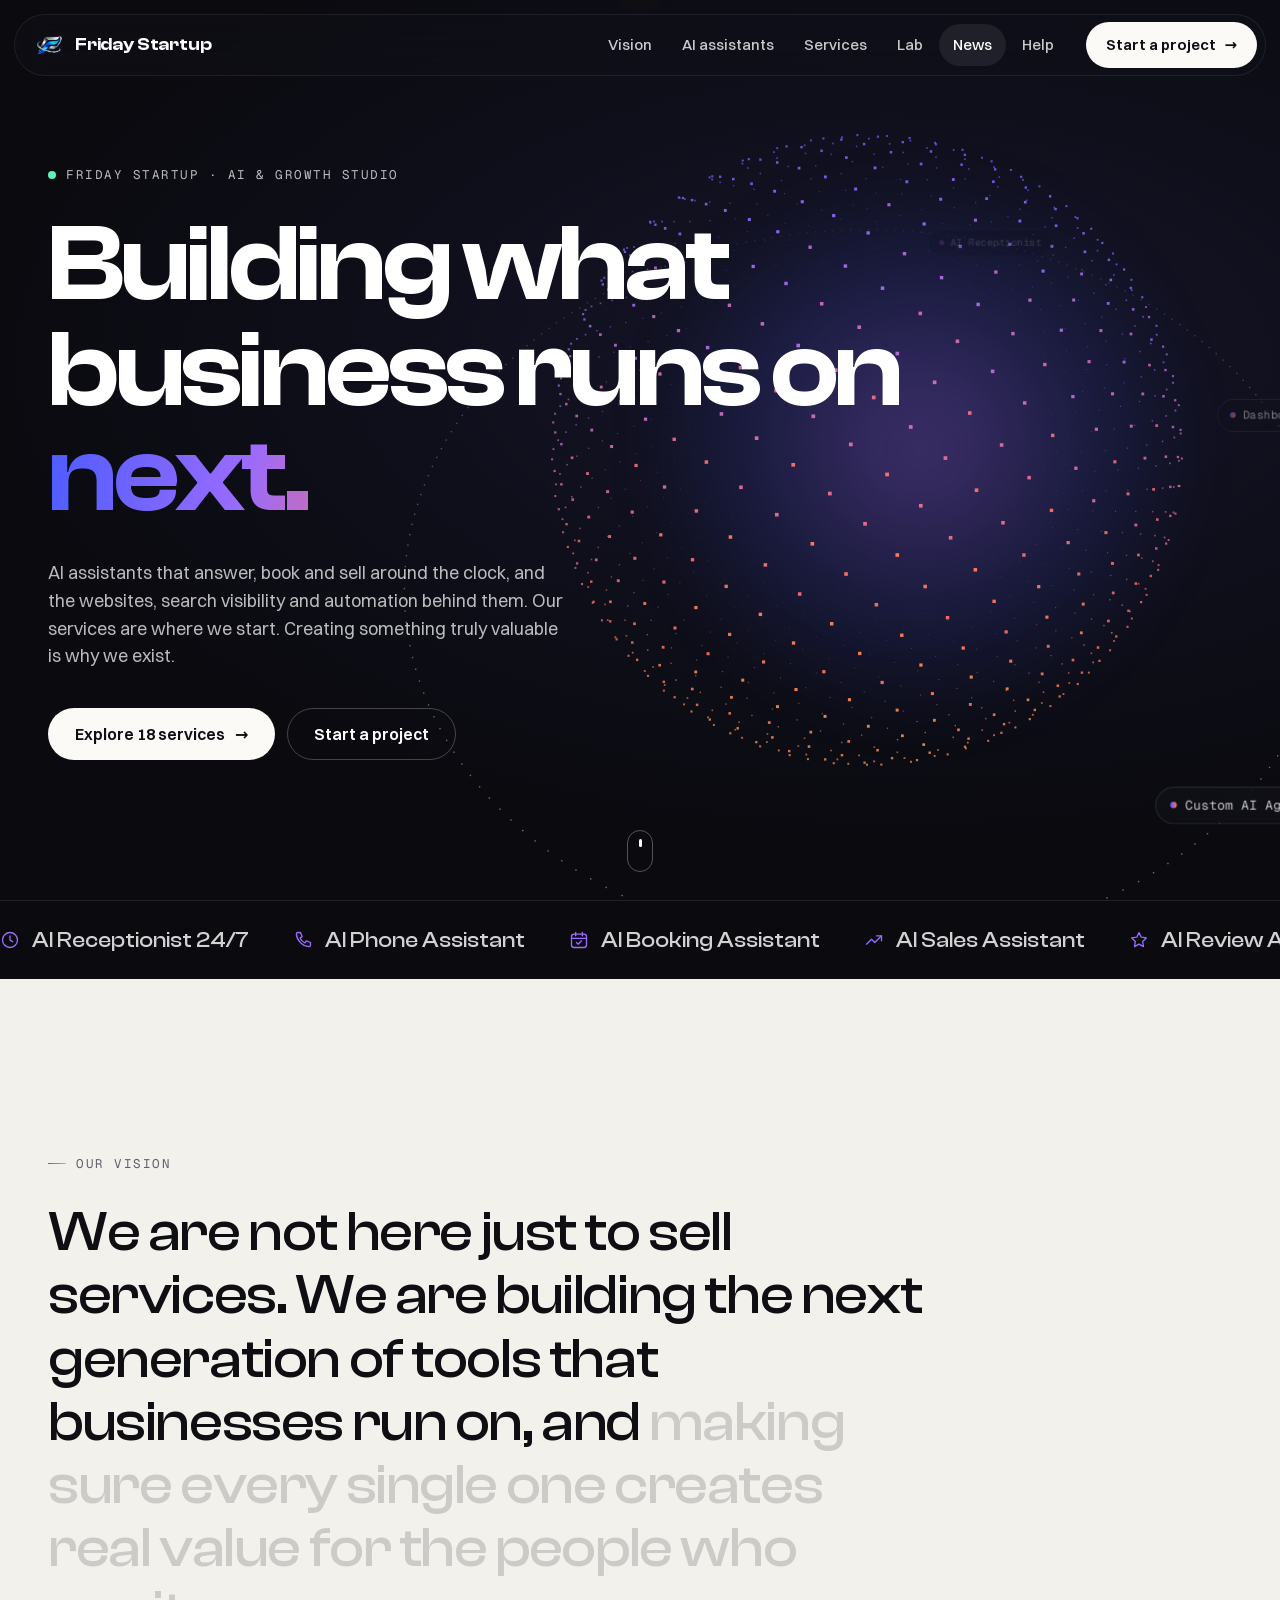
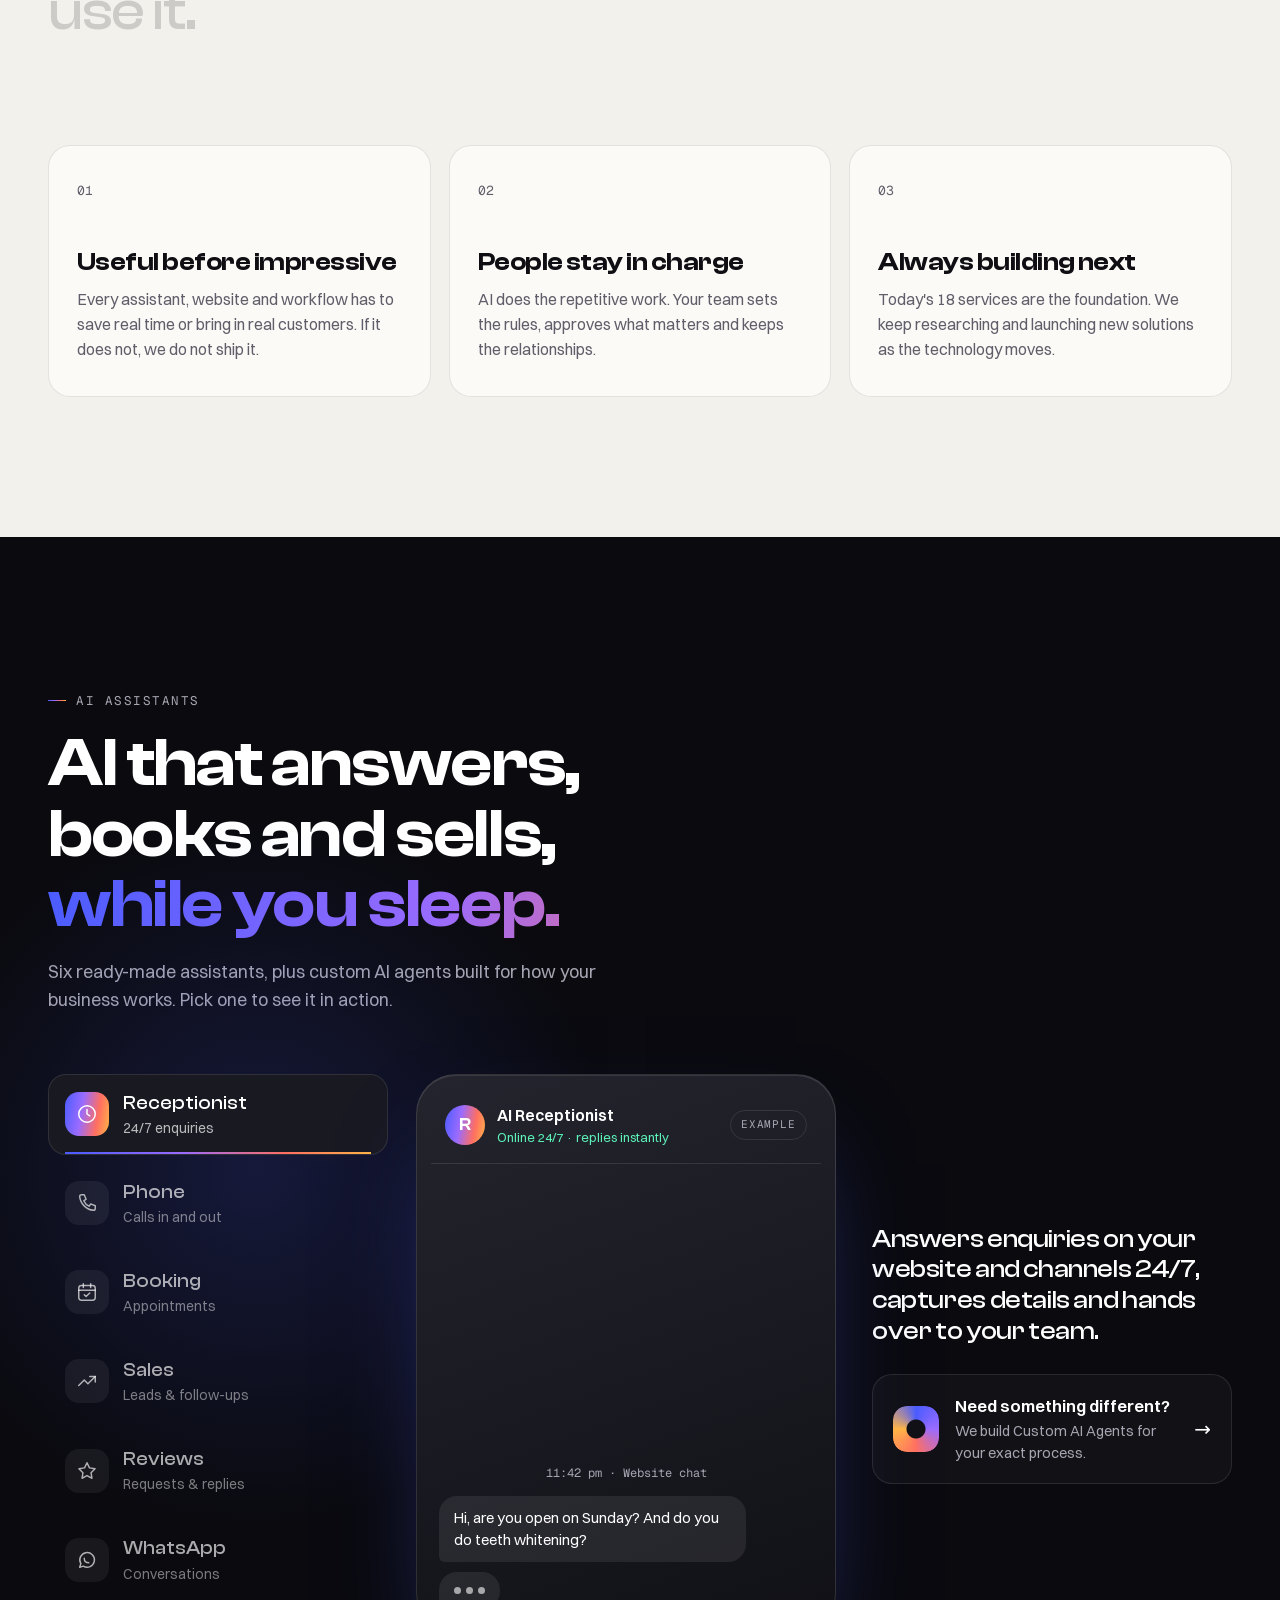
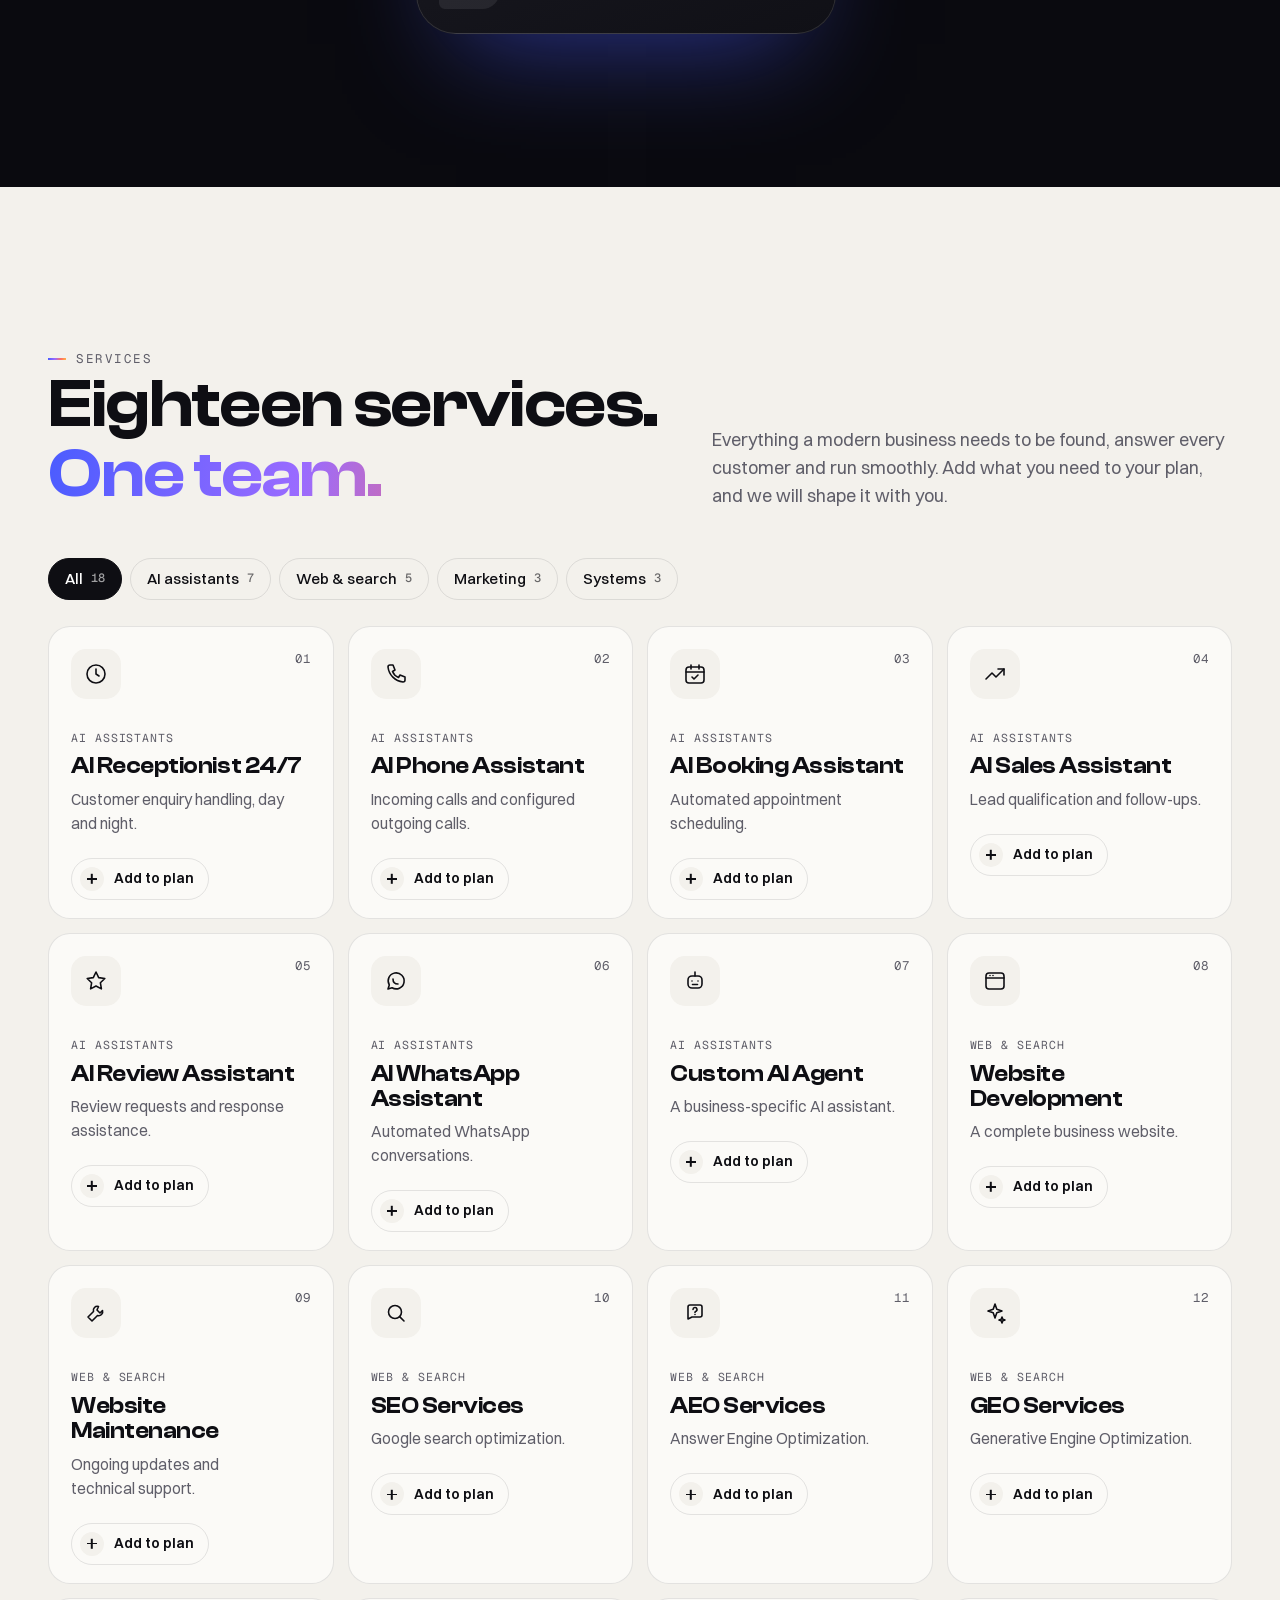
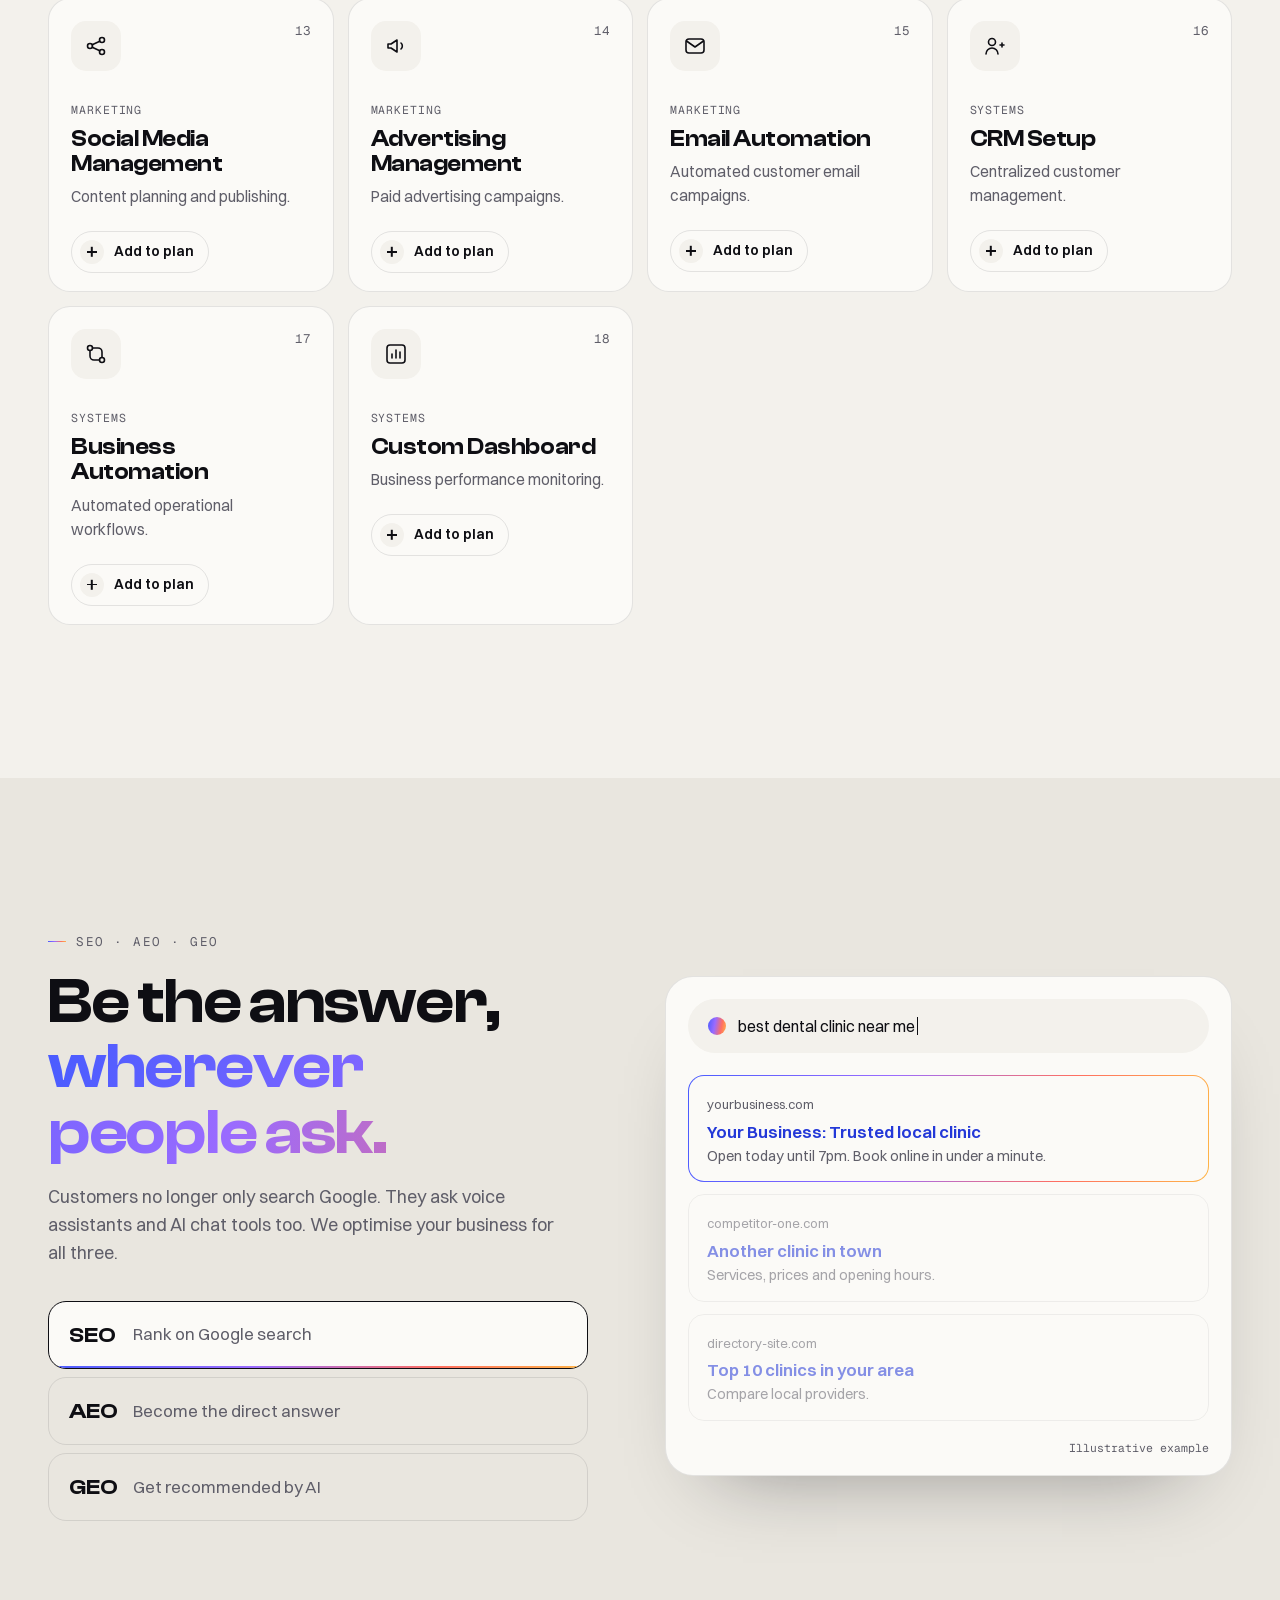
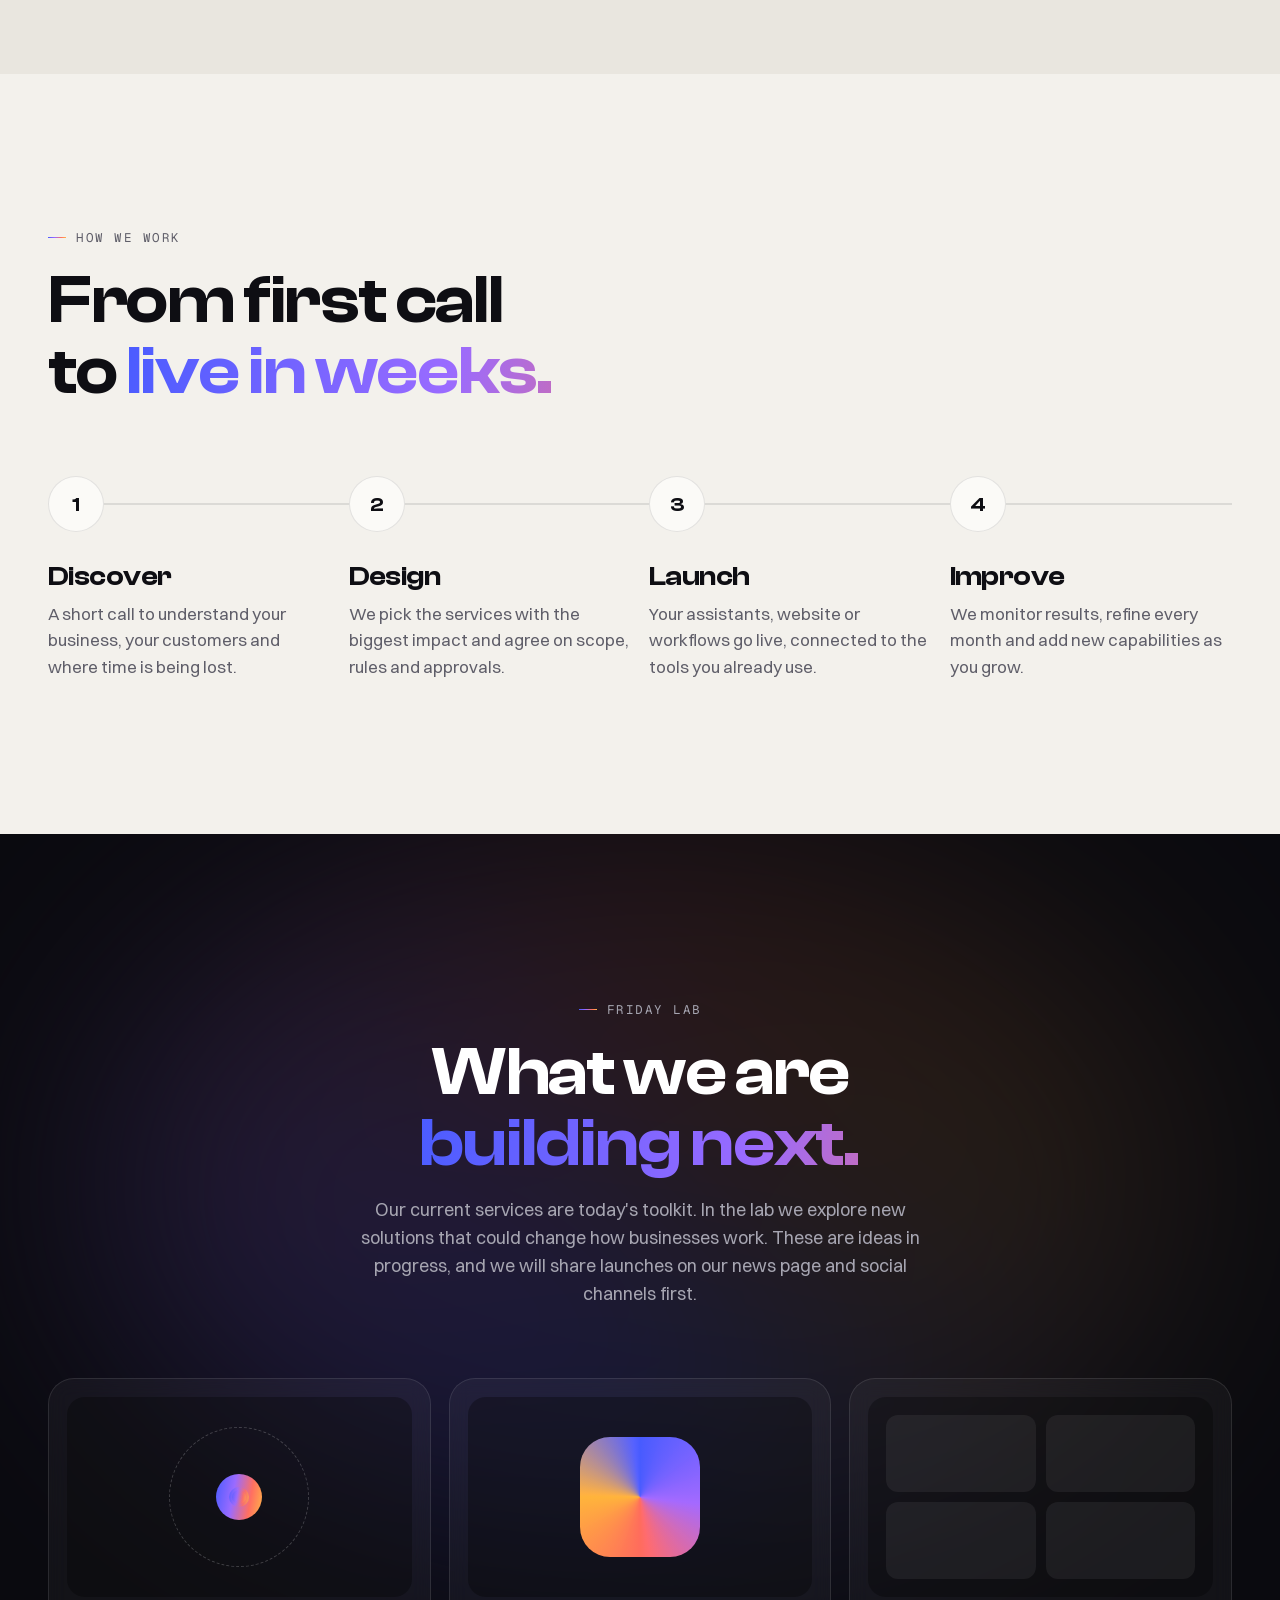
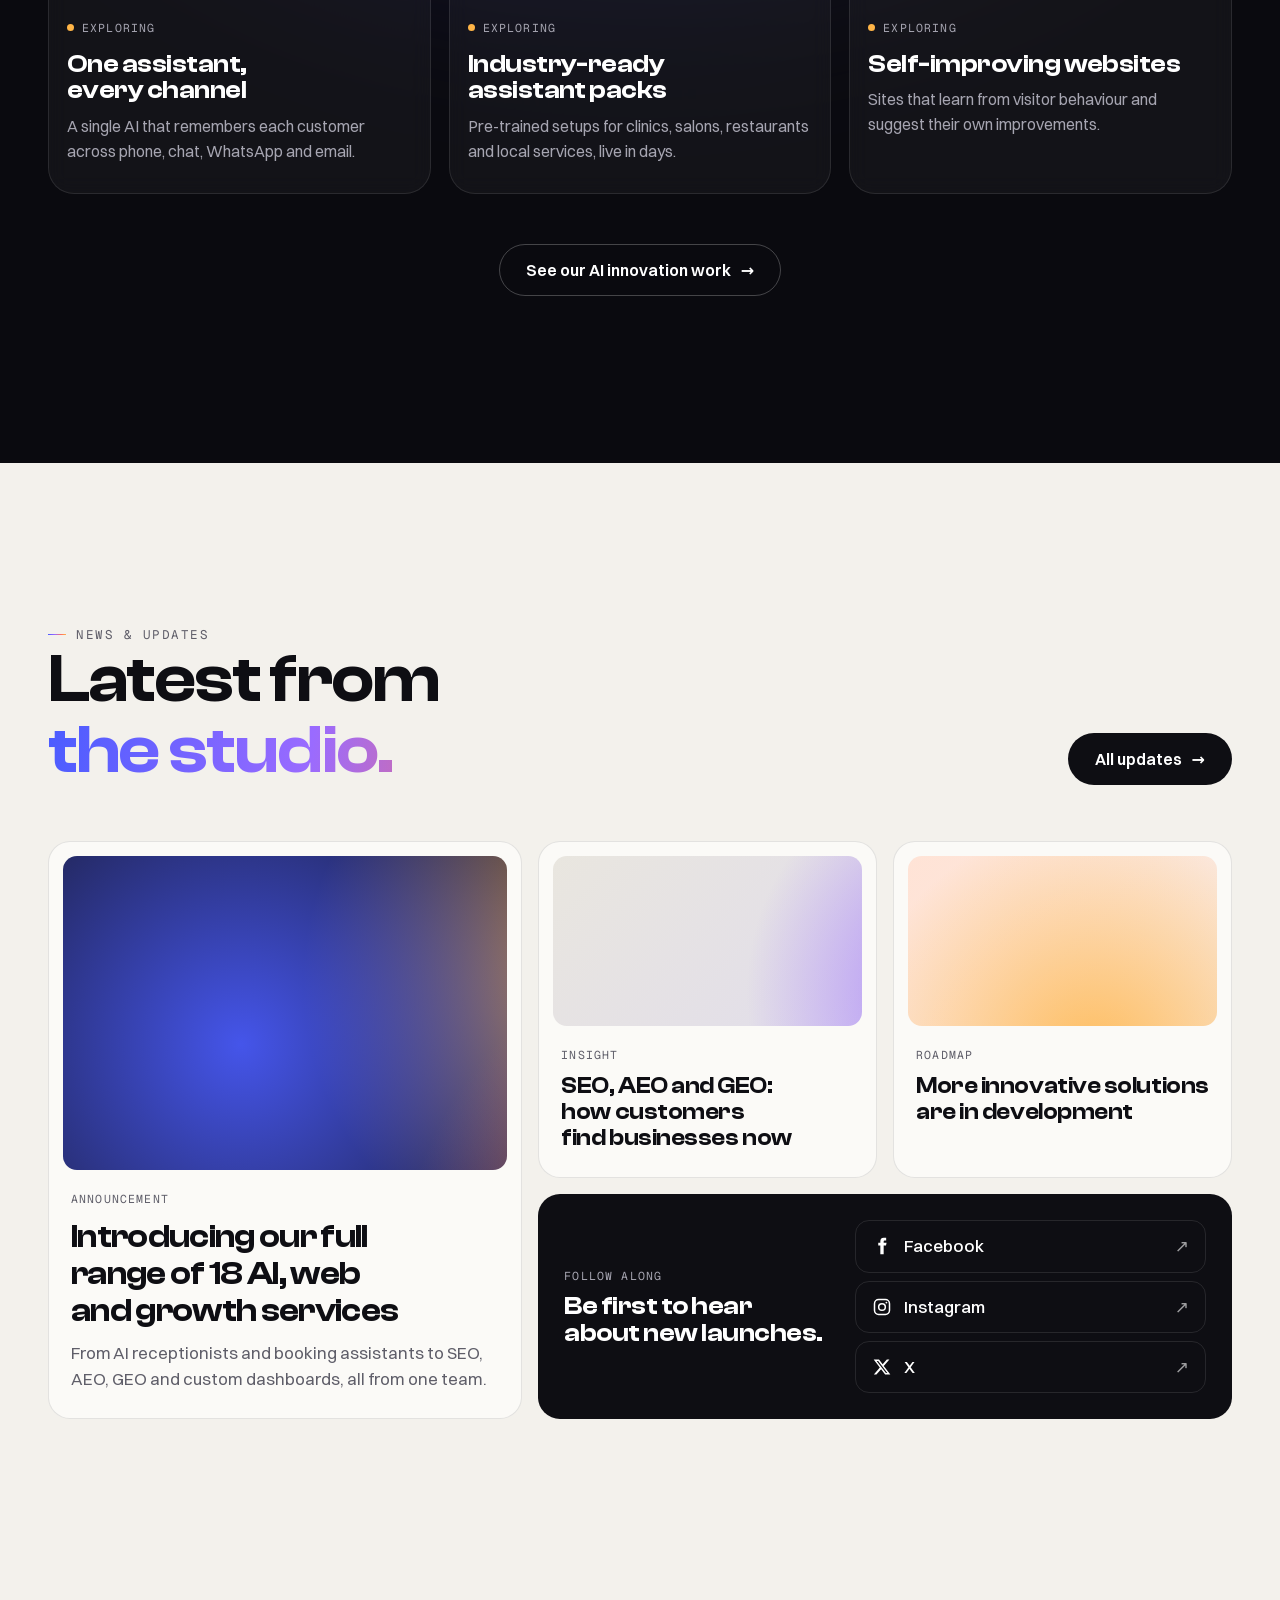
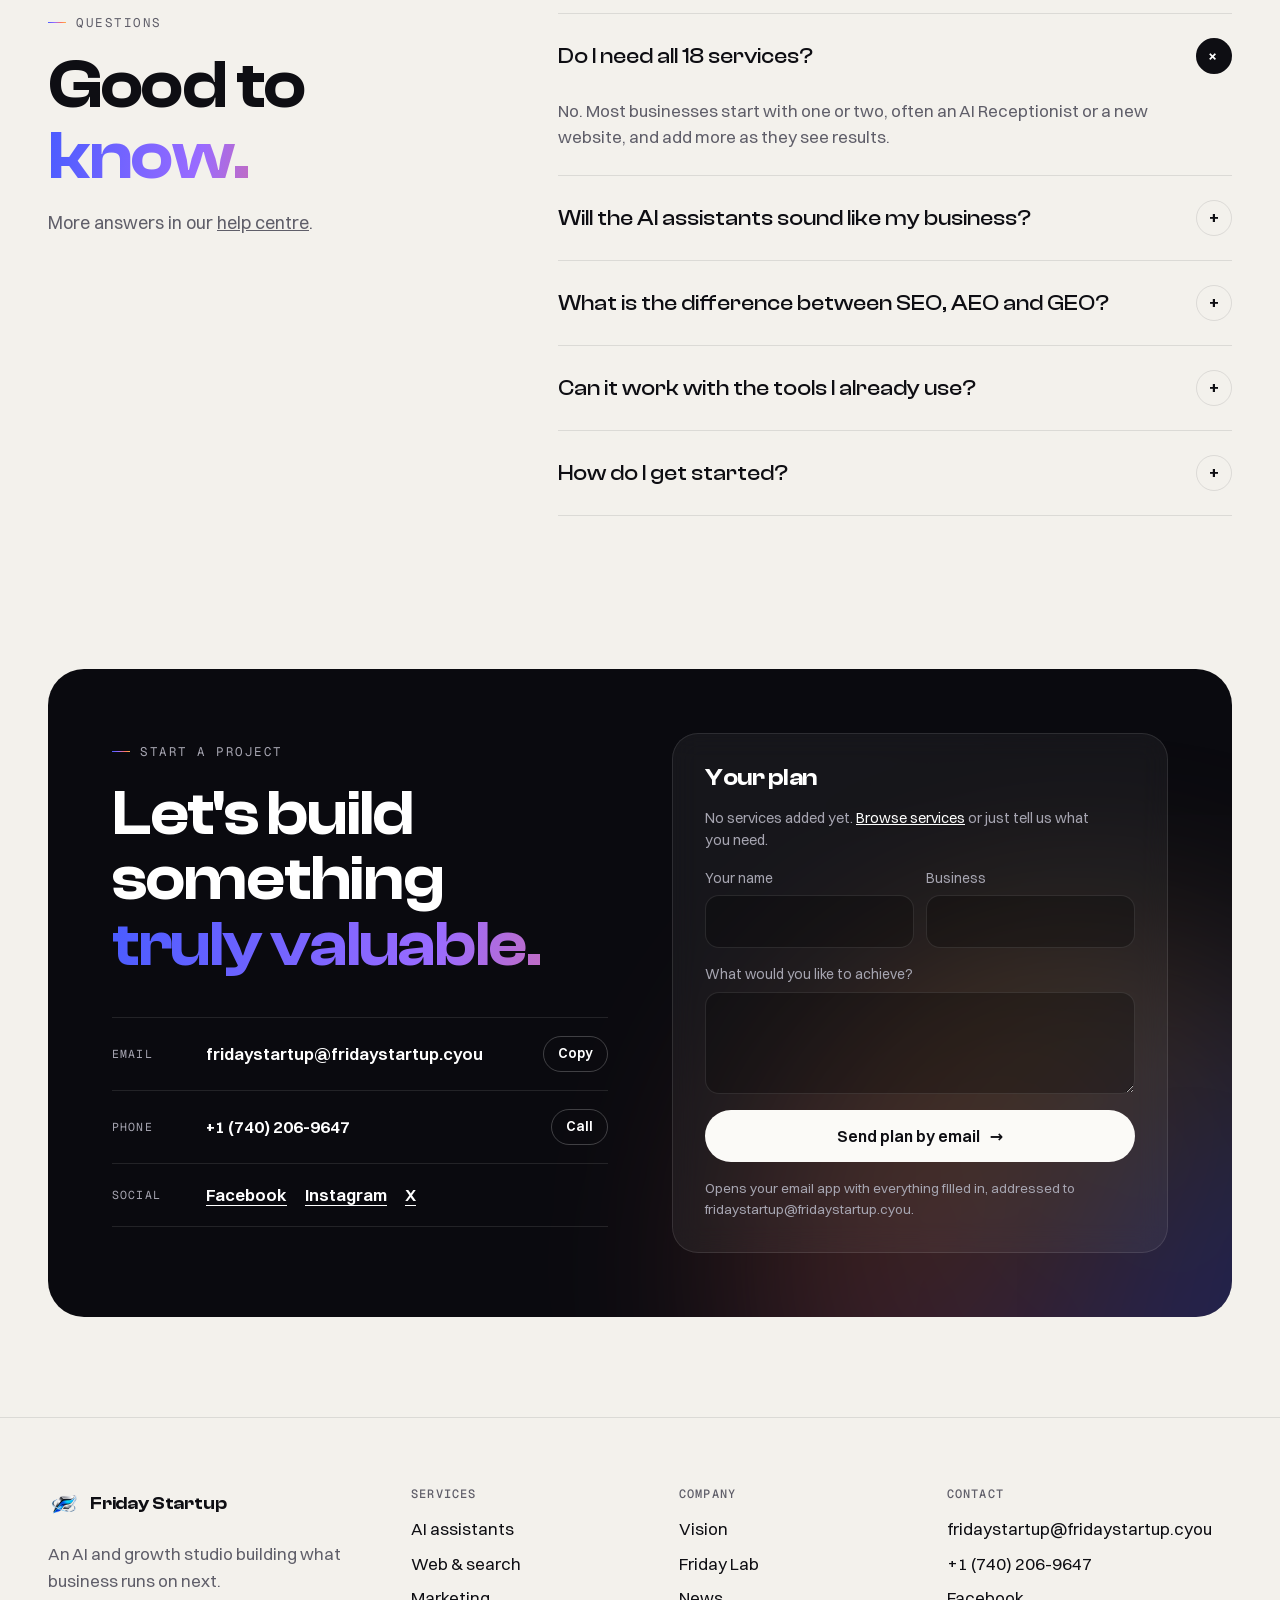
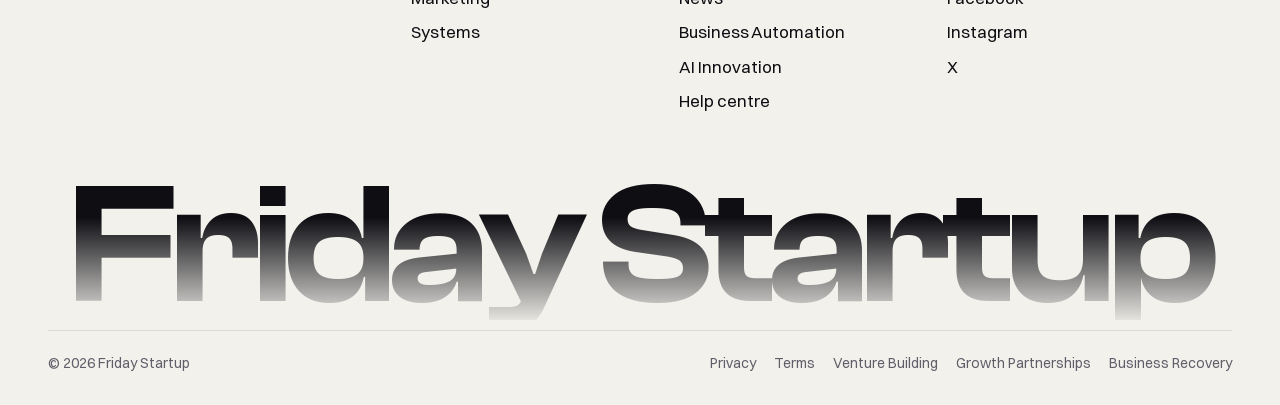
==== commit 594a252e: "Replace homepage with new Next design for the 18-service lineup Night and porcelain identity with a " ====
--- a/index.html
+++ b/index.html
@@ -3,24 +3,24 @@
 <head>
   <meta charset="utf-8">
   <meta name="viewport" content="width=device-width, initial-scale=1">
-  <meta name="description" content="Friday Startup provides Business Agents and business automation for marketing, website management, social media and growth, alongside venture building, growth partnerships and business recovery support.">
+  <meta name="description" content="Friday Startup builds AI receptionists, phone, booking, sales, review and WhatsApp assistants, plus websites, SEO, AEO and GEO, social media, advertising, email automation, CRM setup, business automation and custom dashboards.">
   <meta name="robots" content="index,follow,max-image-preview:large">
   <meta name="google-site-verification" content="KWip8DbLKK0skd1-gpp5TCPosyaiPIX7S8q-5PVyUa8" />
   <link rel="canonical" href="https://www.fridaystartup.cyou/">
   <link rel="icon" type="image/png" sizes="512x512" href="/assets/friday-startup-favicon-512.png">
   <link rel="preconnect" href="https://fonts.googleapis.com">
   <link rel="preconnect" href="https://fonts.gstatic.com" crossorigin>
-  <link rel="preconnect" href="https://api.fontshare.com" crossorigin>
-  <link rel="stylesheet" href="https://api.fontshare.com/v2/css?f[]=general-sans@400,500,600,700&display=swap">
-  <link rel="stylesheet" href="https://fonts.googleapis.com/css2?family=Instrument+Serif:ital@0;1&family=IBM+Plex+Mono:wght@400;500&display=swap">
+  <link rel="preload" href="/assets/fonts/clash-display-600.woff2" as="font" type="font/woff2" crossorigin>
+  <link rel="preload" href="/assets/fonts/switzer-400.woff2" as="font" type="font/woff2" crossorigin>
+  <link rel="stylesheet" href="https://fonts.googleapis.com/css2?family=Geist+Mono:wght@400;500&display=swap">
   <link rel="stylesheet" href="/assets/css/home.css">
-  <meta name="theme-color" content="#0b1411">
-  <title>Friday Startup | Business Agents, Automation and Growth Services</title>
+  <meta name="theme-color" content="#0a0a0f">
+  <title>Friday Startup | AI Assistants, Websites, Search and Business Automation</title>
   
   <meta property="og:type" content="website">
   <meta property="og:site_name" content="Friday Startup">
-  <meta property="og:title" content="Friday Startup | Business Agents, Automation and Growth Services">
-  <meta property="og:description" content="Friday Startup provides Business Agents and business automation for marketing, website management, social media and growth, alongside venture building, growth partnerships and business recovery support.">
+  <meta property="og:title" content="Friday Startup | AI Assistants, Websites, Search and Business Automation">
+  <meta property="og:description" content="Friday Startup builds AI receptionists, phone, booking, sales, review and WhatsApp assistants, plus websites, SEO, AEO and GEO, social media, advertising, email automation, CRM setup, business automation and custom dashboards.">
   <meta property="og:url" content="https://www.fridaystartup.cyou/">
   <meta property="og:image" content="https://www.fridaystartup.cyou/assets/friday-startup-aurora-horizon.webp">
   <meta property="og:image:width" content="1920">
@@ -28,8 +28,8 @@
   <meta property="og:image:alt" content="Aurora horizon over snow mountain landscape at night">
   
   <meta name="twitter:card" content="summary_large_image">
-  <meta name="twitter:title" content="Friday Startup | Business Agents, Automation and Growth Services">
-  <meta name="twitter:description" content="Friday Startup provides Business Agents and business automation for marketing, website management, social media and growth, alongside venture building, growth partnerships and business recovery support.">
+  <meta name="twitter:title" content="Friday Startup | AI Assistants, Websites, Search and Business Automation">
+  <meta name="twitter:description" content="Friday Startup builds AI receptionists, phone, booking, sales, review and WhatsApp assistants, plus websites, SEO, AEO and GEO, social media, advertising, email automation, CRM setup, business automation and custom dashboards.">
   <meta name="twitter:image" content="https://www.fridaystartup.cyou/assets/friday-startup-aurora-horizon.webp">
 
   <script type="application/ld+json">
@@ -47,7 +47,7 @@
       "https://instagram.com/friday_startup?obrf=MWU1YmhocDRiYWo2aw%3D%3D",
       "https://x.com/Fridaystartup"
     ],
-    "description": "Friday Startup is a multi-service company. Its core service is Business Agents and business automation for marketing, website management, social media and growth. It also offers venture building, growth partnerships and business recovery support, and is developing more innovative solutions including AI innovation."
+    "description": "Friday Startup is a multi-service AI and growth studio offering 18 services: AI assistants (receptionist, phone, booking, sales, review, WhatsApp and custom AI agents), website development and maintenance, SEO, AEO and GEO, social media and advertising management, email automation, CRM setup, business automation and custom dashboards. It is building more innovative solutions for the future."
   }
   </script>
   <script type="application/ld+json">
@@ -62,387 +62,480 @@
   </script>
 </head>
 <body>
-  <a class="skip" href="#main">Skip to main content</a>
-
-  <header class="nav" data-nav>
-    <div class="nav__bar">
-      <a class="nav__brand" href="/" aria-label="Friday Startup home">
-        <img src="/assets/friday-startup-emblem-lossless.webp" width="36" height="24" alt="">
+  <a class="skip" href="#main">Skip to content</a>
+
+  <header class="top" data-top>
+    <div class="top__in">
+      <a class="brand" href="/" aria-label="Friday Startup home">
+        <img src="/assets/friday-startup-emblem-lossless.webp" alt="" width="34" height="34">
         <span>Friday Startup</span>
       </a>
-      <nav class="nav__links" id="nav-links" aria-label="Primary navigation">
-        <a href="#agents">Business Agents</a>
-        <a href="#how">How it works</a>
+      <nav class="top__nav" id="top-nav" aria-label="Main">
+        <a href="#vision">Vision</a>
+        <a href="#agents">AI assistants</a>
         <a href="#services">Services</a>
+        <a href="#lab">Lab</a>
         <a href="#news">News</a>
         <a href="/help/">Help</a>
+        <a class="top__navcta" href="#contact">Start a project</a>
       </nav>
-      <button class="nav__search" type="button" data-palette-open aria-haspopup="dialog">
-        <svg viewBox="0 0 20 20" aria-hidden="true"><circle cx="9" cy="9" r="6"/><path d="M13.5 13.5 18 18"/></svg>
-        <span>Jump to</span><kbd>⌘K</kbd>
-      </button>
-      <a class="nav__cta" href="#contact">Start a project</a>
-      <button class="nav__menu" type="button" aria-expanded="false" aria-controls="nav-links" aria-label="Open menu"><span></span><span></span></button>
+      <a class="top__cta" href="#contact"><span>Start a project</span><i aria-hidden="true">→</i></a>
+      <button class="top__menu" type="button" aria-expanded="false" aria-controls="top-nav" aria-label="Open menu"><span></span><span></span></button>
     </div>
   </header>
 
   <main id="main">
     <!-- HERO -->
     <section class="hero" aria-labelledby="hero-title">
-      <div class="hero__glow" aria-hidden="true"></div>
-      <div class="wrap hero__grid">
-        <div class="hero__copy">
-          <p class="eyebrow"><span class="dot"></span>Business Agents &amp; Business Automation</p>
-          <h1 id="hero-title" class="hero__title">
-            <span class="w">Hire</span> <span class="w">agents,</span><br>
-            <span class="w"><em>not more</em></span> <span class="w"><em>hours.</em></span>
-          </h1>
-          <p class="hero__lede">Friday Startup sets up Business Agents that run your marketing, website, social media and growth work, so your team can focus on the decisions only people can make.</p>
-          <div class="hero__actions">
-            <a class="btn btn--lime" href="#contact">Start a project <span aria-hidden="true">→</span></a>
-            <a class="btn btn--ghost" href="tel:+17402069647">Call +1 (740) 206-9647</a>
-          </div>
-          <ul class="hero__tags" aria-label="What our agents handle">
-            <li>Marketing</li><li>Website management</li><li>Social media</li><li>Growth</li>
-          </ul>
-        </div>
-
-        <!-- Interactive agent console (demo) -->
-        <div class="console" data-console>
-          <div class="console__top">
-            <span class="console__lights" aria-hidden="true"><i></i><i></i><i></i></span>
-            <span class="console__name">Agent console</span>
-            <span class="pill pill--muted">Live demo</span>
-          </div>
-          <form class="console__ask" data-ask>
-            <label class="sr-only" for="ask-input">Describe a task for an agent</label>
-            <input id="ask-input" type="text" autocomplete="off" placeholder="Describe a task, e.g. post on Instagram 3× a week" maxlength="120">
-            <button type="submit" aria-label="Plan this task"><span aria-hidden="true">↵</span></button>
+      <canvas class="hero__orb" data-orb aria-hidden="true"></canvas>
+      <div class="hero__halo" aria-hidden="true"></div>
+      <div class="hero__orbit" data-orbit aria-hidden="true">
+        <span data-o="0">AI Receptionist</span>
+        <span data-o="1">Booking</span>
+        <span data-o="2">SEO · AEO · GEO</span>
+        <span data-o="3">WhatsApp</span>
+        <span data-o="4">Custom AI Agent</span>
+        <span data-o="5">Dashboards</span>
+      </div>
+      <div class="wrap hero__in">
+        <p class="kicker hero__k"><span class="pulse" aria-hidden="true"></span>Friday Startup · AI &amp; growth studio</p>
+        <h1 id="hero-title" class="hero__title">
+          <span class="ln"><span>Building what</span></span>
+          <span class="ln"><span>business runs on</span></span>
+          <span class="ln"><span><em class="prism">next.</em></span></span>
+        </h1>
+        <p class="hero__lede">AI assistants that answer, book and sell around the clock, and the websites, search visibility and automation behind them. Our services are where we start. Creating something truly valuable is why we exist.</p>
+        <div class="hero__cta">
+          <a class="btn btn--light" href="#services">Explore 18 services <i aria-hidden="true">→</i></a>
+          <a class="btn btn--line" href="#contact">Start a project</a>
+        </div>
+      </div>
+      <a class="hero__scroll" href="#vision" aria-label="Scroll to our vision"><span></span></a>
+    </section>
+
+    <div class="marq" aria-label="Our services">
+      <div class="marq__track">
+        <div class="marq__row"><span><svg class="ico ico--sm" viewBox="0 0 24 24" fill="none" stroke="currentColor" stroke-width="1.6" stroke-linecap="round" stroke-linejoin="round" aria-hidden="true"><circle cx="12" cy="12" r="9"/><path d="M12 7v5l3 2"/></svg>AI Receptionist 24/7</span><span><svg class="ico ico--sm" viewBox="0 0 24 24" fill="none" stroke="currentColor" stroke-width="1.6" stroke-linecap="round" stroke-linejoin="round" aria-hidden="true"><path d="M6 3h3l2 5-2.5 1.5a11 11 0 0 0 6 6L16 13l5 2v3a2 2 0 0 1-2 2A17 17 0 0 1 4 5a2 2 0 0 1 2-2z"/></svg>AI Phone Assistant</span><span><svg class="ico ico--sm" viewBox="0 0 24 24" fill="none" stroke="currentColor" stroke-width="1.6" stroke-linecap="round" stroke-linejoin="round" aria-hidden="true"><rect x="3" y="5" width="18" height="16" rx="3"/><path d="M3 10h18M8 3v4M16 3v4M9 15l2 2 4-4"/></svg>AI Booking Assistant</span><span><svg class="ico ico--sm" viewBox="0 0 24 24" fill="none" stroke="currentColor" stroke-width="1.6" stroke-linecap="round" stroke-linejoin="round" aria-hidden="true"><path d="M3 17l6-6 4 4 8-8"/><path d="M15 7h6v6"/></svg>AI Sales Assistant</span><span><svg class="ico ico--sm" viewBox="0 0 24 24" fill="none" stroke="currentColor" stroke-width="1.6" stroke-linecap="round" stroke-linejoin="round" aria-hidden="true"><path d="M12 3l2.7 5.6 6.1.9-4.4 4.3 1 6.1L12 17l-5.4 2.9 1-6.1L3.2 9.5l6.1-.9z"/></svg>AI Review Assistant</span><span><svg class="ico ico--sm" viewBox="0 0 24 24" fill="none" stroke="currentColor" stroke-width="1.6" stroke-linecap="round" stroke-linejoin="round" aria-hidden="true"><path d="M4 20l1.3-4A8 8 0 1 1 8 18.7z"/><path d="M9 10c0 3 2 5 5 5"/></svg>AI WhatsApp Assistant</span><span><svg class="ico ico--sm" viewBox="0 0 24 24" fill="none" stroke="currentColor" stroke-width="1.6" stroke-linecap="round" stroke-linejoin="round" aria-hidden="true"><rect x="5" y="7" width="14" height="12" rx="4"/><path d="M12 3v4M9 12h.01M15 12h.01M9.5 15.5h5"/></svg>Custom AI Agent</span><span><svg class="ico ico--sm" viewBox="0 0 24 24" fill="none" stroke="currentColor" stroke-width="1.6" stroke-linecap="round" stroke-linejoin="round" aria-hidden="true"><rect x="3" y="4" width="18" height="16" rx="3"/><path d="M3 9h18M7 6.5h.01M10 6.5h.01"/></svg>Website Development</span><span><svg class="ico ico--sm" viewBox="0 0 24 24" fill="none" stroke="currentColor" stroke-width="1.6" stroke-linecap="round" stroke-linejoin="round" aria-hidden="true"><path d="M14.5 5.5a4 4 0 0 0-5 5L4 16l4 4 5.5-5.5a4 4 0 0 0 5-5l-2.5 2.5-3-3z"/></svg>Website Maintenance</span><span><svg class="ico ico--sm" viewBox="0 0 24 24" fill="none" stroke="currentColor" stroke-width="1.6" stroke-linecap="round" stroke-linejoin="round" aria-hidden="true"><circle cx="11" cy="11" r="6.5"/><path d="M20 20l-4.4-4.4"/></svg>SEO Services</span><span><svg class="ico ico--sm" viewBox="0 0 24 24" fill="none" stroke="currentColor" stroke-width="1.6" stroke-linecap="round" stroke-linejoin="round" aria-hidden="true"><path d="M5 18V6a2 2 0 0 1 2-2h10a2 2 0 0 1 2 2v8a2 2 0 0 1-2 2H9z"/><path d="M10 8.5a2 2 0 1 1 2.5 2c-.4.2-.5.5-.5 1M12 13.5h.01"/></svg>AEO Services</span><span><svg class="ico ico--sm" viewBox="0 0 24 24" fill="none" stroke="currentColor" stroke-width="1.6" stroke-linecap="round" stroke-linejoin="round" aria-hidden="true"><path d="M12 3l1.8 5.2L19 10l-5.2 1.8L12 17l-1.8-5.2L5 10l5.2-1.8z"/><path d="M19 16l.8 2.2L22 19l-2.2.8L19 22l-.8-2.2L16 19l2.2-.8z"/></svg>GEO Services</span><span><svg class="ico ico--sm" viewBox="0 0 24 24" fill="none" stroke="currentColor" stroke-width="1.6" stroke-linecap="round" stroke-linejoin="round" aria-hidden="true"><circle cx="6" cy="12" r="2.5"/><circle cx="18" cy="6" r="2.5"/><circle cx="18" cy="18" r="2.5"/><path d="M8.2 10.8l7.6-3.6M8.2 13.2l7.6 3.6"/></svg>Social Media Management</span><span><svg class="ico ico--sm" viewBox="0 0 24 24" fill="none" stroke="currentColor" stroke-width="1.6" stroke-linecap="round" stroke-linejoin="round" aria-hidden="true"><path d="M4 10v4h3l6 4V6L7 10z"/><path d="M17 9a4 4 0 0 1 0 6"/></svg>Advertising Management</span><span><svg class="ico ico--sm" viewBox="0 0 24 24" fill="none" stroke="currentColor" stroke-width="1.6" stroke-linecap="round" stroke-linejoin="round" aria-hidden="true"><rect x="3" y="5" width="18" height="14" rx="3"/><path d="M3.5 7l8.5 6 8.5-6"/></svg>Email Automation</span><span><svg class="ico ico--sm" viewBox="0 0 24 24" fill="none" stroke="currentColor" stroke-width="1.6" stroke-linecap="round" stroke-linejoin="round" aria-hidden="true"><circle cx="9" cy="8" r="3.5"/><path d="M3 20a6 6 0 0 1 12 0"/><path d="M17 11h4M19 9v4"/></svg>CRM Setup</span><span><svg class="ico ico--sm" viewBox="0 0 24 24" fill="none" stroke="currentColor" stroke-width="1.6" stroke-linecap="round" stroke-linejoin="round" aria-hidden="true"><circle cx="6" cy="6" r="2.5"/><circle cx="18" cy="18" r="2.5"/><path d="M8.5 6H14a4 4 0 0 1 4 4v5.5M15.5 18H10a4 4 0 0 1-4-4V8.5"/></svg>Business Automation</span><span><svg class="ico ico--sm" viewBox="0 0 24 24" fill="none" stroke="currentColor" stroke-width="1.6" stroke-linecap="round" stroke-linejoin="round" aria-hidden="true"><rect x="3" y="3" width="18" height="18" rx="3"/><path d="M8 16v-4M12 16V8M16 16v-6"/></svg>Custom Dashboard</span></div>
+        <div class="marq__row" aria-hidden="true"><span><svg class="ico ico--sm" viewBox="0 0 24 24" fill="none" stroke="currentColor" stroke-width="1.6" stroke-linecap="round" stroke-linejoin="round" aria-hidden="true"><circle cx="12" cy="12" r="9"/><path d="M12 7v5l3 2"/></svg>AI Receptionist 24/7</span><span><svg class="ico ico--sm" viewBox="0 0 24 24" fill="none" stroke="currentColor" stroke-width="1.6" stroke-linecap="round" stroke-linejoin="round" aria-hidden="true"><path d="M6 3h3l2 5-2.5 1.5a11 11 0 0 0 6 6L16 13l5 2v3a2 2 0 0 1-2 2A17 17 0 0 1 4 5a2 2 0 0 1 2-2z"/></svg>AI Phone Assistant</span><span><svg class="ico ico--sm" viewBox="0 0 24 24" fill="none" stroke="currentColor" stroke-width="1.6" stroke-linecap="round" stroke-linejoin="round" aria-hidden="true"><rect x="3" y="5" width="18" height="16" rx="3"/><path d="M3 10h18M8 3v4M16 3v4M9 15l2 2 4-4"/></svg>AI Booking Assistant</span><span><svg class="ico ico--sm" viewBox="0 0 24 24" fill="none" stroke="currentColor" stroke-width="1.6" stroke-linecap="round" stroke-linejoin="round" aria-hidden="true"><path d="M3 17l6-6 4 4 8-8"/><path d="M15 7h6v6"/></svg>AI Sales Assistant</span><span><svg class="ico ico--sm" viewBox="0 0 24 24" fill="none" stroke="currentColor" stroke-width="1.6" stroke-linecap="round" stroke-linejoin="round" aria-hidden="true"><path d="M12 3l2.7 5.6 6.1.9-4.4 4.3 1 6.1L12 17l-5.4 2.9 1-6.1L3.2 9.5l6.1-.9z"/></svg>AI Review Assistant</span><span><svg class="ico ico--sm" viewBox="0 0 24 24" fill="none" stroke="currentColor" stroke-width="1.6" stroke-linecap="round" stroke-linejoin="round" aria-hidden="true"><path d="M4 20l1.3-4A8 8 0 1 1 8 18.7z"/><path d="M9 10c0 3 2 5 5 5"/></svg>AI WhatsApp Assistant</span><span><svg class="ico ico--sm" viewBox="0 0 24 24" fill="none" stroke="currentColor" stroke-width="1.6" stroke-linecap="round" stroke-linejoin="round" aria-hidden="true"><rect x="5" y="7" width="14" height="12" rx="4"/><path d="M12 3v4M9 12h.01M15 12h.01M9.5 15.5h5"/></svg>Custom AI Agent</span><span><svg class="ico ico--sm" viewBox="0 0 24 24" fill="none" stroke="currentColor" stroke-width="1.6" stroke-linecap="round" stroke-linejoin="round" aria-hidden="true"><rect x="3" y="4" width="18" height="16" rx="3"/><path d="M3 9h18M7 6.5h.01M10 6.5h.01"/></svg>Website Development</span><span><svg class="ico ico--sm" viewBox="0 0 24 24" fill="none" stroke="currentColor" stroke-width="1.6" stroke-linecap="round" stroke-linejoin="round" aria-hidden="true"><path d="M14.5 5.5a4 4 0 0 0-5 5L4 16l4 4 5.5-5.5a4 4 0 0 0 5-5l-2.5 2.5-3-3z"/></svg>Website Maintenance</span><span><svg class="ico ico--sm" viewBox="0 0 24 24" fill="none" stroke="currentColor" stroke-width="1.6" stroke-linecap="round" stroke-linejoin="round" aria-hidden="true"><circle cx="11" cy="11" r="6.5"/><path d="M20 20l-4.4-4.4"/></svg>SEO Services</span><span><svg class="ico ico--sm" viewBox="0 0 24 24" fill="none" stroke="currentColor" stroke-width="1.6" stroke-linecap="round" stroke-linejoin="round" aria-hidden="true"><path d="M5 18V6a2 2 0 0 1 2-2h10a2 2 0 0 1 2 2v8a2 2 0 0 1-2 2H9z"/><path d="M10 8.5a2 2 0 1 1 2.5 2c-.4.2-.5.5-.5 1M12 13.5h.01"/></svg>AEO Services</span><span><svg class="ico ico--sm" viewBox="0 0 24 24" fill="none" stroke="currentColor" stroke-width="1.6" stroke-linecap="round" stroke-linejoin="round" aria-hidden="true"><path d="M12 3l1.8 5.2L19 10l-5.2 1.8L12 17l-1.8-5.2L5 10l5.2-1.8z"/><path d="M19 16l.8 2.2L22 19l-2.2.8L19 22l-.8-2.2L16 19l2.2-.8z"/></svg>GEO Services</span><span><svg class="ico ico--sm" viewBox="0 0 24 24" fill="none" stroke="currentColor" stroke-width="1.6" stroke-linecap="round" stroke-linejoin="round" aria-hidden="true"><circle cx="6" cy="12" r="2.5"/><circle cx="18" cy="6" r="2.5"/><circle cx="18" cy="18" r="2.5"/><path d="M8.2 10.8l7.6-3.6M8.2 13.2l7.6 3.6"/></svg>Social Media Management</span><span><svg class="ico ico--sm" viewBox="0 0 24 24" fill="none" stroke="currentColor" stroke-width="1.6" stroke-linecap="round" stroke-linejoin="round" aria-hidden="true"><path d="M4 10v4h3l6 4V6L7 10z"/><path d="M17 9a4 4 0 0 1 0 6"/></svg>Advertising Management</span><span><svg class="ico ico--sm" viewBox="0 0 24 24" fill="none" stroke="currentColor" stroke-width="1.6" stroke-linecap="round" stroke-linejoin="round" aria-hidden="true"><rect x="3" y="5" width="18" height="14" rx="3"/><path d="M3.5 7l8.5 6 8.5-6"/></svg>Email Automation</span><span><svg class="ico ico--sm" viewBox="0 0 24 24" fill="none" stroke="currentColor" stroke-width="1.6" stroke-linecap="round" stroke-linejoin="round" aria-hidden="true"><circle cx="9" cy="8" r="3.5"/><path d="M3 20a6 6 0 0 1 12 0"/><path d="M17 11h4M19 9v4"/></svg>CRM Setup</span><span><svg class="ico ico--sm" viewBox="0 0 24 24" fill="none" stroke="currentColor" stroke-width="1.6" stroke-linecap="round" stroke-linejoin="round" aria-hidden="true"><circle cx="6" cy="6" r="2.5"/><circle cx="18" cy="18" r="2.5"/><path d="M8.5 6H14a4 4 0 0 1 4 4v5.5M15.5 18H10a4 4 0 0 1-4-4V8.5"/></svg>Business Automation</span><span><svg class="ico ico--sm" viewBox="0 0 24 24" fill="none" stroke="currentColor" stroke-width="1.6" stroke-linecap="round" stroke-linejoin="round" aria-hidden="true"><rect x="3" y="3" width="18" height="18" rx="3"/><path d="M8 16v-4M12 16V8M16 16v-6"/></svg>Custom Dashboard</span></div>
+      </div>
+    </div>
+
+    <!-- VISION -->
+    <section class="vision" id="vision" aria-labelledby="vision-title">
+      <div class="wrap">
+        <p class="kicker">Our vision</p>
+        <h2 id="vision-title" class="sr">Our vision</h2>
+        <p class="manifesto" data-manifesto>We are not here just to sell services. We are building the next generation of tools that businesses run on, and making sure every single one creates real value for the people who use it.</p>
+        <div class="tenets">
+          <article class="tenet reveal">
+            <span class="tenet__n">01</span>
+            <h3>Useful before impressive</h3>
+            <p>Every assistant, website and workflow has to save real time or bring in real customers. If it does not, we do not ship it.</p>
+          </article>
+          <article class="tenet reveal">
+            <span class="tenet__n">02</span>
+            <h3>People stay in charge</h3>
+            <p>AI does the repetitive work. Your team sets the rules, approves what matters and keeps the relationships.</p>
+          </article>
+          <article class="tenet reveal">
+            <span class="tenet__n">03</span>
+            <h3>Always building next</h3>
+            <p>Today's 18 services are the foundation. We keep researching and launching new solutions as the technology moves.</p>
+          </article>
+        </div>
+      </div>
+    </section>
+
+    <!-- AI ASSISTANTS -->
+    <section class="agents" id="agents" aria-labelledby="agents-title">
+      <div class="wrap">
+        <div class="head head--dark">
+          <p class="kicker">AI assistants</p>
+          <h2 id="agents-title">AI that answers, books and sells, <em class="prism">while you sleep.</em></h2>
+          <p class="head__lede">Six ready-made assistants, plus custom AI agents built for how your business works. Pick one to see it in action.</p>
+        </div>
+        <div class="sim" data-sim-root>
+          <div class="sim__tabs" role="tablist" aria-label="AI assistants">
+            <button type="button" role="tab" class="atab" id="tab-recept" data-sim="recept" aria-selected="true" aria-controls="sim-screen"><span class="atab__ico"><svg class="ico" viewBox="0 0 24 24" fill="none" stroke="currentColor" stroke-width="1.6" stroke-linecap="round" stroke-linejoin="round" aria-hidden="true"><circle cx="12" cy="12" r="9"/><path d="M12 7v5l3 2"/></svg></span><span class="atab__txt"><b>Receptionist</b><small>24/7 enquiries</small></span><span class="atab__bar"><i></i></span></button>
+<button type="button" role="tab" class="atab" id="tab-phone" data-sim="phone" aria-selected="false" aria-controls="sim-screen"><span class="atab__ico"><svg class="ico" viewBox="0 0 24 24" fill="none" stroke="currentColor" stroke-width="1.6" stroke-linecap="round" stroke-linejoin="round" aria-hidden="true"><path d="M6 3h3l2 5-2.5 1.5a11 11 0 0 0 6 6L16 13l5 2v3a2 2 0 0 1-2 2A17 17 0 0 1 4 5a2 2 0 0 1 2-2z"/></svg></span><span class="atab__txt"><b>Phone</b><small>Calls in and out</small></span><span class="atab__bar"><i></i></span></button>
+<button type="button" role="tab" class="atab" id="tab-book" data-sim="book" aria-selected="false" aria-controls="sim-screen"><span class="atab__ico"><svg class="ico" viewBox="0 0 24 24" fill="none" stroke="currentColor" stroke-width="1.6" stroke-linecap="round" stroke-linejoin="round" aria-hidden="true"><rect x="3" y="5" width="18" height="16" rx="3"/><path d="M3 10h18M8 3v4M16 3v4M9 15l2 2 4-4"/></svg></span><span class="atab__txt"><b>Booking</b><small>Appointments</small></span><span class="atab__bar"><i></i></span></button>
+<button type="button" role="tab" class="atab" id="tab-sales" data-sim="sales" aria-selected="false" aria-controls="sim-screen"><span class="atab__ico"><svg class="ico" viewBox="0 0 24 24" fill="none" stroke="currentColor" stroke-width="1.6" stroke-linecap="round" stroke-linejoin="round" aria-hidden="true"><path d="M3 17l6-6 4 4 8-8"/><path d="M15 7h6v6"/></svg></span><span class="atab__txt"><b>Sales</b><small>Leads & follow-ups</small></span><span class="atab__bar"><i></i></span></button>
+<button type="button" role="tab" class="atab" id="tab-review" data-sim="review" aria-selected="false" aria-controls="sim-screen"><span class="atab__ico"><svg class="ico" viewBox="0 0 24 24" fill="none" stroke="currentColor" stroke-width="1.6" stroke-linecap="round" stroke-linejoin="round" aria-hidden="true"><path d="M12 3l2.7 5.6 6.1.9-4.4 4.3 1 6.1L12 17l-5.4 2.9 1-6.1L3.2 9.5l6.1-.9z"/></svg></span><span class="atab__txt"><b>Reviews</b><small>Requests & replies</small></span><span class="atab__bar"><i></i></span></button>
+<button type="button" role="tab" class="atab" id="tab-wa" data-sim="wa" aria-selected="false" aria-controls="sim-screen"><span class="atab__ico"><svg class="ico" viewBox="0 0 24 24" fill="none" stroke="currentColor" stroke-width="1.6" stroke-linecap="round" stroke-linejoin="round" aria-hidden="true"><path d="M4 20l1.3-4A8 8 0 1 1 8 18.7z"/><path d="M9 10c0 3 2 5 5 5"/></svg></span><span class="atab__txt"><b>WhatsApp</b><small>Conversations</small></span><span class="atab__bar"><i></i></span></button>
+          </div>
+          <div class="sim__stage">
+            <div class="device" id="sim-screen" role="tabpanel" aria-live="polite">
+              <div class="device__bar">
+                <span class="device__av" data-sim-av>R</span>
+                <span class="device__who"><b data-sim-title>AI Receptionist</b><small data-sim-status>Online · replies instantly</small></span>
+                <span class="device__live">Example</span>
+              </div>
+              <ol class="device__feed" data-sim-feed></ol>
+            </div>
+            <div class="sim__note">
+              <p data-sim-desc>Answers enquiries on your website and channels 24/7, captures details and hands over to your team.</p>
+              <a class="custom" href="#contact">
+                <span class="custom__ico" aria-hidden="true"></span>
+                <span><b>Need something different?</b><small>We build Custom AI Agents for your exact process.</small></span>
+                <i aria-hidden="true">→</i>
+              </a>
+            </div>
+          </div>
+        </div>
+      </div>
+    </section>
+
+    <!-- SERVICES -->
+    <section class="services" id="services" aria-labelledby="services-title">
+      <div class="wrap">
+        <div class="head head--split">
+          <div>
+            <p class="kicker">Services</p>
+            <h2 id="services-title">Eighteen services. <em class="prism">One team.</em></h2>
+          </div>
+          <p class="head__lede">Everything a modern business needs to be found, answer every customer and run smoothly. Add what you need to your plan, and we will shape it with you.</p>
+        </div>
+        <div class="filters" role="group" aria-label="Filter services">
+          <button type="button" class="chip is-on" data-filter="all" aria-pressed="true">All <span>18</span></button>
+<button type="button" class="chip" data-filter="ai" aria-pressed="false">AI assistants <span>7</span></button>
+<button type="button" class="chip" data-filter="web" aria-pressed="false">Web & search <span>5</span></button>
+<button type="button" class="chip" data-filter="mkt" aria-pressed="false">Marketing <span>3</span></button>
+<button type="button" class="chip" data-filter="sys" aria-pressed="false">Systems <span>3</span></button>
+        </div>
+        <ul class="grid" data-grid>
+          <li class="svc reveal" data-cat="ai">
+            <div class="svc__top"><span class="svc__ico"><svg class="ico" viewBox="0 0 24 24" fill="none" stroke="currentColor" stroke-width="1.6" stroke-linecap="round" stroke-linejoin="round" aria-hidden="true"><circle cx="12" cy="12" r="9"/><path d="M12 7v5l3 2"/></svg></span><span class="svc__num">01</span></div>
+            <p class="svc__cat">AI assistants</p>
+            <h3 class="svc__name">AI Receptionist 24/7</h3>
+            <p class="svc__desc">Customer enquiry handling, day and night.</p>
+            <button type="button" class="svc__add" data-add="AI Receptionist 24/7" aria-pressed="false"><span class="svc__plus" aria-hidden="true"></span><span class="svc__lbl">Add to plan</span></button>
+          </li>
+          <li class="svc reveal" data-cat="ai">
+            <div class="svc__top"><span class="svc__ico"><svg class="ico" viewBox="0 0 24 24" fill="none" stroke="currentColor" stroke-width="1.6" stroke-linecap="round" stroke-linejoin="round" aria-hidden="true"><path d="M6 3h3l2 5-2.5 1.5a11 11 0 0 0 6 6L16 13l5 2v3a2 2 0 0 1-2 2A17 17 0 0 1 4 5a2 2 0 0 1 2-2z"/></svg></span><span class="svc__num">02</span></div>
+            <p class="svc__cat">AI assistants</p>
+            <h3 class="svc__name">AI Phone Assistant</h3>
+            <p class="svc__desc">Incoming calls and configured outgoing calls.</p>
+            <button type="button" class="svc__add" data-add="AI Phone Assistant" aria-pressed="false"><span class="svc__plus" aria-hidden="true"></span><span class="svc__lbl">Add to plan</span></button>
+          </li>
+          <li class="svc reveal" data-cat="ai">
+            <div class="svc__top"><span class="svc__ico"><svg class="ico" viewBox="0 0 24 24" fill="none" stroke="currentColor" stroke-width="1.6" stroke-linecap="round" stroke-linejoin="round" aria-hidden="true"><rect x="3" y="5" width="18" height="16" rx="3"/><path d="M3 10h18M8 3v4M16 3v4M9 15l2 2 4-4"/></svg></span><span class="svc__num">03</span></div>
+            <p class="svc__cat">AI assistants</p>
+            <h3 class="svc__name">AI Booking Assistant</h3>
+            <p class="svc__desc">Automated appointment scheduling.</p>
+            <button type="button" class="svc__add" data-add="AI Booking Assistant" aria-pressed="false"><span class="svc__plus" aria-hidden="true"></span><span class="svc__lbl">Add to plan</span></button>
+          </li>
+          <li class="svc reveal" data-cat="ai">
+            <div class="svc__top"><span class="svc__ico"><svg class="ico" viewBox="0 0 24 24" fill="none" stroke="currentColor" stroke-width="1.6" stroke-linecap="round" stroke-linejoin="round" aria-hidden="true"><path d="M3 17l6-6 4 4 8-8"/><path d="M15 7h6v6"/></svg></span><span class="svc__num">04</span></div>
+            <p class="svc__cat">AI assistants</p>
+            <h3 class="svc__name">AI Sales Assistant</h3>
+            <p class="svc__desc">Lead qualification and follow-ups.</p>
+            <button type="button" class="svc__add" data-add="AI Sales Assistant" aria-pressed="false"><span class="svc__plus" aria-hidden="true"></span><span class="svc__lbl">Add to plan</span></button>
+          </li>
+          <li class="svc reveal" data-cat="ai">
+            <div class="svc__top"><span class="svc__ico"><svg class="ico" viewBox="0 0 24 24" fill="none" stroke="currentColor" stroke-width="1.6" stroke-linecap="round" stroke-linejoin="round" aria-hidden="true"><path d="M12 3l2.7 5.6 6.1.9-4.4 4.3 1 6.1L12 17l-5.4 2.9 1-6.1L3.2 9.5l6.1-.9z"/></svg></span><span class="svc__num">05</span></div>
+            <p class="svc__cat">AI assistants</p>
+            <h3 class="svc__name">AI Review Assistant</h3>
+            <p class="svc__desc">Review requests and response assistance.</p>
+            <button type="button" class="svc__add" data-add="AI Review Assistant" aria-pressed="false"><span class="svc__plus" aria-hidden="true"></span><span class="svc__lbl">Add to plan</span></button>
+          </li>
+          <li class="svc reveal" data-cat="ai">
+            <div class="svc__top"><span class="svc__ico"><svg class="ico" viewBox="0 0 24 24" fill="none" stroke="currentColor" stroke-width="1.6" stroke-linecap="round" stroke-linejoin="round" aria-hidden="true"><path d="M4 20l1.3-4A8 8 0 1 1 8 18.7z"/><path d="M9 10c0 3 2 5 5 5"/></svg></span><span class="svc__num">06</span></div>
+            <p class="svc__cat">AI assistants</p>
+            <h3 class="svc__name">AI WhatsApp Assistant</h3>
+            <p class="svc__desc">Automated WhatsApp conversations.</p>
+            <button type="button" class="svc__add" data-add="AI WhatsApp Assistant" aria-pressed="false"><span class="svc__plus" aria-hidden="true"></span><span class="svc__lbl">Add to plan</span></button>
+          </li>
+          <li class="svc reveal" data-cat="ai">
+            <div class="svc__top"><span class="svc__ico"><svg class="ico" viewBox="0 0 24 24" fill="none" stroke="currentColor" stroke-width="1.6" stroke-linecap="round" stroke-linejoin="round" aria-hidden="true"><rect x="5" y="7" width="14" height="12" rx="4"/><path d="M12 3v4M9 12h.01M15 12h.01M9.5 15.5h5"/></svg></span><span class="svc__num">07</span></div>
+            <p class="svc__cat">AI assistants</p>
+            <h3 class="svc__name">Custom AI Agent</h3>
+            <p class="svc__desc">A business-specific AI assistant.</p>
+            <button type="button" class="svc__add" data-add="Custom AI Agent" aria-pressed="false"><span class="svc__plus" aria-hidden="true"></span><span class="svc__lbl">Add to plan</span></button>
+          </li>
+          <li class="svc reveal" data-cat="web">
+            <div class="svc__top"><span class="svc__ico"><svg class="ico" viewBox="0 0 24 24" fill="none" stroke="currentColor" stroke-width="1.6" stroke-linecap="round" stroke-linejoin="round" aria-hidden="true"><rect x="3" y="4" width="18" height="16" rx="3"/><path d="M3 9h18M7 6.5h.01M10 6.5h.01"/></svg></span><span class="svc__num">08</span></div>
+            <p class="svc__cat">Web & search</p>
+            <h3 class="svc__name">Website Development</h3>
+            <p class="svc__desc">A complete business website.</p>
+            <button type="button" class="svc__add" data-add="Website Development" aria-pressed="false"><span class="svc__plus" aria-hidden="true"></span><span class="svc__lbl">Add to plan</span></button>
+          </li>
+          <li class="svc reveal" data-cat="web">
+            <div class="svc__top"><span class="svc__ico"><svg class="ico" viewBox="0 0 24 24" fill="none" stroke="currentColor" stroke-width="1.6" stroke-linecap="round" stroke-linejoin="round" aria-hidden="true"><path d="M14.5 5.5a4 4 0 0 0-5 5L4 16l4 4 5.5-5.5a4 4 0 0 0 5-5l-2.5 2.5-3-3z"/></svg></span><span class="svc__num">09</span></div>
+            <p class="svc__cat">Web & search</p>
+            <h3 class="svc__name">Website Maintenance</h3>
+            <p class="svc__desc">Ongoing updates and technical support.</p>
+            <button type="button" class="svc__add" data-add="Website Maintenance" aria-pressed="false"><span class="svc__plus" aria-hidden="true"></span><span class="svc__lbl">Add to plan</span></button>
+          </li>
+          <li class="svc reveal" data-cat="web">
+            <div class="svc__top"><span class="svc__ico"><svg class="ico" viewBox="0 0 24 24" fill="none" stroke="currentColor" stroke-width="1.6" stroke-linecap="round" stroke-linejoin="round" aria-hidden="true"><circle cx="11" cy="11" r="6.5"/><path d="M20 20l-4.4-4.4"/></svg></span><span class="svc__num">10</span></div>
+            <p class="svc__cat">Web & search</p>
+            <h3 class="svc__name">SEO Services</h3>
+            <p class="svc__desc">Google search optimization.</p>
+            <button type="button" class="svc__add" data-add="SEO Services" aria-pressed="false"><span class="svc__plus" aria-hidden="true"></span><span class="svc__lbl">Add to plan</span></button>
+          </li>
+          <li class="svc reveal" data-cat="web">
+            <div class="svc__top"><span class="svc__ico"><svg class="ico" viewBox="0 0 24 24" fill="none" stroke="currentColor" stroke-width="1.6" stroke-linecap="round" stroke-linejoin="round" aria-hidden="true"><path d="M5 18V6a2 2 0 0 1 2-2h10a2 2 0 0 1 2 2v8a2 2 0 0 1-2 2H9z"/><path d="M10 8.5a2 2 0 1 1 2.5 2c-.4.2-.5.5-.5 1M12 13.5h.01"/></svg></span><span class="svc__num">11</span></div>
+            <p class="svc__cat">Web & search</p>
+            <h3 class="svc__name">AEO Services</h3>
+            <p class="svc__desc">Answer Engine Optimization.</p>
+            <button type="button" class="svc__add" data-add="AEO Services" aria-pressed="false"><span class="svc__plus" aria-hidden="true"></span><span class="svc__lbl">Add to plan</span></button>
+          </li>
+          <li class="svc reveal" data-cat="web">
+            <div class="svc__top"><span class="svc__ico"><svg class="ico" viewBox="0 0 24 24" fill="none" stroke="currentColor" stroke-width="1.6" stroke-linecap="round" stroke-linejoin="round" aria-hidden="true"><path d="M12 3l1.8 5.2L19 10l-5.2 1.8L12 17l-1.8-5.2L5 10l5.2-1.8z"/><path d="M19 16l.8 2.2L22 19l-2.2.8L19 22l-.8-2.2L16 19l2.2-.8z"/></svg></span><span class="svc__num">12</span></div>
+            <p class="svc__cat">Web & search</p>
+            <h3 class="svc__name">GEO Services</h3>
+            <p class="svc__desc">Generative Engine Optimization.</p>
+            <button type="button" class="svc__add" data-add="GEO Services" aria-pressed="false"><span class="svc__plus" aria-hidden="true"></span><span class="svc__lbl">Add to plan</span></button>
+          </li>
+          <li class="svc reveal" data-cat="mkt">
+            <div class="svc__top"><span class="svc__ico"><svg class="ico" viewBox="0 0 24 24" fill="none" stroke="currentColor" stroke-width="1.6" stroke-linecap="round" stroke-linejoin="round" aria-hidden="true"><circle cx="6" cy="12" r="2.5"/><circle cx="18" cy="6" r="2.5"/><circle cx="18" cy="18" r="2.5"/><path d="M8.2 10.8l7.6-3.6M8.2 13.2l7.6 3.6"/></svg></span><span class="svc__num">13</span></div>
+            <p class="svc__cat">Marketing</p>
+            <h3 class="svc__name">Social Media Management</h3>
+            <p class="svc__desc">Content planning and publishing.</p>
+            <button type="button" class="svc__add" data-add="Social Media Management" aria-pressed="false"><span class="svc__plus" aria-hidden="true"></span><span class="svc__lbl">Add to plan</span></button>
+          </li>
+          <li class="svc reveal" data-cat="mkt">
+            <div class="svc__top"><span class="svc__ico"><svg class="ico" viewBox="0 0 24 24" fill="none" stroke="currentColor" stroke-width="1.6" stroke-linecap="round" stroke-linejoin="round" aria-hidden="true"><path d="M4 10v4h3l6 4V6L7 10z"/><path d="M17 9a4 4 0 0 1 0 6"/></svg></span><span class="svc__num">14</span></div>
+            <p class="svc__cat">Marketing</p>
+            <h3 class="svc__name">Advertising Management</h3>
+            <p class="svc__desc">Paid advertising campaigns.</p>
+            <button type="button" class="svc__add" data-add="Advertising Management" aria-pressed="false"><span class="svc__plus" aria-hidden="true"></span><span class="svc__lbl">Add to plan</span></button>
+          </li>
+          <li class="svc reveal" data-cat="mkt">
+            <div class="svc__top"><span class="svc__ico"><svg class="ico" viewBox="0 0 24 24" fill="none" stroke="currentColor" stroke-width="1.6" stroke-linecap="round" stroke-linejoin="round" aria-hidden="true"><rect x="3" y="5" width="18" height="14" rx="3"/><path d="M3.5 7l8.5 6 8.5-6"/></svg></span><span class="svc__num">15</span></div>
+            <p class="svc__cat">Marketing</p>
+            <h3 class="svc__name">Email Automation</h3>
+            <p class="svc__desc">Automated customer email campaigns.</p>
+            <button type="button" class="svc__add" data-add="Email Automation" aria-pressed="false"><span class="svc__plus" aria-hidden="true"></span><span class="svc__lbl">Add to plan</span></button>
+          </li>
+          <li class="svc reveal" data-cat="sys">
+            <div class="svc__top"><span class="svc__ico"><svg class="ico" viewBox="0 0 24 24" fill="none" stroke="currentColor" stroke-width="1.6" stroke-linecap="round" stroke-linejoin="round" aria-hidden="true"><circle cx="9" cy="8" r="3.5"/><path d="M3 20a6 6 0 0 1 12 0"/><path d="M17 11h4M19 9v4"/></svg></span><span class="svc__num">16</span></div>
+            <p class="svc__cat">Systems</p>
+            <h3 class="svc__name">CRM Setup</h3>
+            <p class="svc__desc">Centralized customer management.</p>
+            <button type="button" class="svc__add" data-add="CRM Setup" aria-pressed="false"><span class="svc__plus" aria-hidden="true"></span><span class="svc__lbl">Add to plan</span></button>
+          </li>
+          <li class="svc reveal" data-cat="sys">
+            <div class="svc__top"><span class="svc__ico"><svg class="ico" viewBox="0 0 24 24" fill="none" stroke="currentColor" stroke-width="1.6" stroke-linecap="round" stroke-linejoin="round" aria-hidden="true"><circle cx="6" cy="6" r="2.5"/><circle cx="18" cy="18" r="2.5"/><path d="M8.5 6H14a4 4 0 0 1 4 4v5.5M15.5 18H10a4 4 0 0 1-4-4V8.5"/></svg></span><span class="svc__num">17</span></div>
+            <p class="svc__cat">Systems</p>
+            <h3 class="svc__name">Business Automation</h3>
+            <p class="svc__desc">Automated operational workflows.</p>
+            <button type="button" class="svc__add" data-add="Business Automation" aria-pressed="false"><span class="svc__plus" aria-hidden="true"></span><span class="svc__lbl">Add to plan</span></button>
+          </li>
+          <li class="svc reveal" data-cat="sys">
+            <div class="svc__top"><span class="svc__ico"><svg class="ico" viewBox="0 0 24 24" fill="none" stroke="currentColor" stroke-width="1.6" stroke-linecap="round" stroke-linejoin="round" aria-hidden="true"><rect x="3" y="3" width="18" height="18" rx="3"/><path d="M8 16v-4M12 16V8M16 16v-6"/></svg></span><span class="svc__num">18</span></div>
+            <p class="svc__cat">Systems</p>
+            <h3 class="svc__name">Custom Dashboard</h3>
+            <p class="svc__desc">Business performance monitoring.</p>
+            <button type="button" class="svc__add" data-add="Custom Dashboard" aria-pressed="false"><span class="svc__plus" aria-hidden="true"></span><span class="svc__lbl">Add to plan</span></button>
+          </li>
+        </ul>
+      </div>
+    </section>
+
+    <!-- SEARCH -->
+    <section class="search" id="search" aria-labelledby="search-title">
+      <div class="wrap search__in">
+        <div class="search__copy">
+          <p class="kicker">SEO · AEO · GEO</p>
+          <h2 id="search-title">Be the answer, <em class="prism">wherever people ask.</em></h2>
+          <p class="head__lede">Customers no longer only search Google. They ask voice assistants and AI chat tools too. We optimise your business for all three.</p>
+          <div class="modes" role="tablist" aria-label="Search types">
+            <button type="button" role="tab" class="mode" data-mode="seo" aria-selected="true"><b>SEO</b><span>Rank on Google search</span></button>
+            <button type="button" role="tab" class="mode" data-mode="aeo" aria-selected="false"><b>AEO</b><span>Become the direct answer</span></button>
+            <button type="button" role="tab" class="mode" data-mode="geo" aria-selected="false"><b>GEO</b><span>Get recommended by AI</span></button>
+          </div>
+        </div>
+        <div class="screen" data-screen data-show="seo" aria-label="Example search results">
+          <div class="screen__q"><span class="screen__dot" aria-hidden="true"></span><span data-q>best dental clinic near me</span></div>
+          <div class="pane pane--seo">
+            <div class="res res--you"><small>yourbusiness.com</small><b>Your Business: Trusted local clinic</b><p>Open today until 7pm. Book online in under a minute.</p></div>
+            <div class="res"><small>competitor-one.com</small><b>Another clinic in town</b><p>Services, prices and opening hours.</p></div>
+            <div class="res"><small>directory-site.com</small><b>Top 10 clinics in your area</b><p>Compare local providers.</p></div>
+          </div>
+          <div class="pane pane--aeo">
+            <div class="answer"><small>Direct answer</small><p><b>Your Business</b> is open today until 7pm and offers same-week appointments. You can book online or by phone.</p><span class="answer__src">Source: yourbusiness.com</span></div>
+            <div class="voice" aria-hidden="true"><i></i><i></i><i></i><i></i><i></i><i></i><i></i></div>
+          </div>
+          <div class="pane pane--geo">
+            <div class="chat chat--u">Which clinic nearby can see me this week?</div>
+            <div class="chat chat--ai"><span class="chat__spark" aria-hidden="true"></span><p>A good option is <b>Your Business</b>. Reviews mention short waiting times, and it offers online booking with same-week slots.</p><span class="answer__src">Cited: yourbusiness.com</span></div>
+          </div>
+          <p class="screen__foot">Illustrative example</p>
+        </div>
+      </div>
+    </section>
+
+    <!-- HOW -->
+    <section class="how" id="how" aria-labelledby="how-title">
+      <div class="wrap">
+        <div class="head">
+          <p class="kicker">How we work</p>
+          <h2 id="how-title">From first call to <em class="prism">live in weeks.</em></h2>
+        </div>
+        <ol class="steps" data-steps>
+          <li class="steps__line" aria-hidden="true"><i></i></li>
+          <li class="stepc reveal"><span class="stepc__n">1</span><h3>Discover</h3><p>A short call to understand your business, your customers and where time is being lost.</p></li>
+          <li class="stepc reveal"><span class="stepc__n">2</span><h3>Design</h3><p>We pick the services with the biggest impact and agree on scope, rules and approvals.</p></li>
+          <li class="stepc reveal"><span class="stepc__n">3</span><h3>Launch</h3><p>Your assistants, website or workflows go live, connected to the tools you already use.</p></li>
+          <li class="stepc reveal"><span class="stepc__n">4</span><h3>Improve</h3><p>We monitor results, refine every month and add new capabilities as you grow.</p></li>
+        </ol>
+      </div>
+    </section>
+
+    <!-- LAB -->
+    <section class="lab" id="lab" aria-labelledby="lab-title">
+      <div class="lab__aura" aria-hidden="true"></div>
+      <div class="wrap">
+        <div class="head head--dark head--center">
+          <p class="kicker">Friday Lab</p>
+          <h2 id="lab-title">What we are <em class="prism">building next.</em></h2>
+          <p class="head__lede">Our current services are today's toolkit. In the lab we explore new solutions that could change how businesses work. These are ideas in progress, and we will share launches on our news page and social channels first.</p>
+        </div>
+        <div class="labs">
+          <article class="labc reveal" data-tilt>
+            <div class="labc__art labc__art--a" aria-hidden="true"><i></i><i></i><i></i></div>
+            <span class="labc__st">Exploring</span>
+            <h3>One assistant, every channel</h3>
+            <p>A single AI that remembers each customer across phone, chat, WhatsApp and email.</p>
+          </article>
+          <article class="labc reveal" data-tilt>
+            <div class="labc__art labc__art--b" aria-hidden="true"><i></i></div>
+            <span class="labc__st">Exploring</span>
+            <h3>Industry-ready assistant packs</h3>
+            <p>Pre-trained setups for clinics, salons, restaurants and local services, live in days.</p>
+          </article>
+          <article class="labc reveal" data-tilt>
+            <div class="labc__art labc__art--c" aria-hidden="true"><i></i><i></i><i></i><i></i></div>
+            <span class="labc__st">Exploring</span>
+            <h3>Self-improving websites</h3>
+            <p>Sites that learn from visitor behaviour and suggest their own improvements.</p>
+          </article>
+        </div>
+        <p class="lab__more"><a class="btn btn--line" href="/ai-innovation/">See our AI innovation work <i aria-hidden="true">→</i></a></p>
+      </div>
+    </section>
+
+    <!-- NEWS -->
+    <section class="news" id="news" aria-labelledby="news-title">
+      <div class="wrap">
+        <div class="head head--split">
+          <div>
+            <p class="kicker">News &amp; updates</p>
+            <h2 id="news-title">Latest from <em class="prism">the studio.</em></h2>
+          </div>
+          <a class="btn btn--ink" href="/news.html">All updates <i aria-hidden="true">→</i></a>
+        </div>
+        <div class="stories">
+          <article class="story story--big reveal">
+            <a href="/news.html" class="story__link">
+              <div class="story__art story__art--a" aria-hidden="true"></div>
+              <p class="story__tag">Announcement</p>
+              <h3>Introducing our full range of 18 AI, web and growth services</h3>
+              <p>From AI receptionists and booking assistants to SEO, AEO, GEO and custom dashboards, all from one team.</p>
+            </a>
+          </article>
+          <article class="story reveal">
+            <a href="/news.html" class="story__link">
+              <div class="story__art story__art--b" aria-hidden="true"></div>
+              <p class="story__tag">Insight</p>
+              <h3>SEO, AEO and GEO: how customers find businesses now</h3>
+            </a>
+          </article>
+          <article class="story reveal">
+            <a href="/news.html" class="story__link">
+              <div class="story__art story__art--c" aria-hidden="true"></div>
+              <p class="story__tag">Roadmap</p>
+              <h3>More innovative solutions are in development</h3>
+            </a>
+          </article>
+          <aside class="follow reveal" aria-label="Follow Friday Startup">
+            <div><p class="story__tag">Follow along</p>
+            <h3>Be first to hear about new launches.</h3></div>
+            <ul>
+              <li><a href="https://www.facebook.com/share/1BN3iJyHXs/" target="_blank" rel="noopener"><svg viewBox="0 0 24 24" aria-hidden="true"><path fill="currentColor" d="M14 8V6.5c0-.7.5-1 1-1h2V2h-3c-3 0-4 2-4 4.5V8H7.5v3.5H10V22h4V11.5h2.8L17.5 8z"/></svg>Facebook<i aria-hidden="true">↗</i></a></li>
+              <li><a href="https://instagram.com/friday_startup?obrf=MWU1YmhocDRiYWo2aw%3D%3D" target="_blank" rel="noopener"><svg viewBox="0 0 24 24" aria-hidden="true"><rect x="3" y="3" width="18" height="18" rx="5" fill="none" stroke="currentColor" stroke-width="1.8"/><circle cx="12" cy="12" r="4" fill="none" stroke="currentColor" stroke-width="1.8"/><circle cx="17.3" cy="6.7" r="1.1" fill="currentColor"/></svg>Instagram<i aria-hidden="true">↗</i></a></li>
+              <li><a href="https://x.com/Fridaystartup" target="_blank" rel="noopener"><svg viewBox="0 0 24 24" aria-hidden="true"><path fill="currentColor" d="M17.8 3h3.1l-6.8 7.7L22 21h-6.2l-4.9-6.4L5.3 21H2.2l7.2-8.3L2 3h6.4l4.4 5.8zm-1.1 16.2h1.7L7.4 4.7H5.6z"/></svg>X<i aria-hidden="true">↗</i></a></li>
+            </ul>
+          </aside>
+        </div>
+      </div>
+    </section>
+
+    <!-- FAQ -->
+    <section class="faq" id="help" aria-labelledby="faq-title">
+      <div class="wrap faq__in">
+        <div class="head">
+          <p class="kicker">Questions</p>
+          <h2 id="faq-title">Good to <em class="prism">know.</em></h2>
+          <p class="head__lede">More answers in our <a href="/help/">help centre</a>.</p>
+        </div>
+        <div class="faq__list">
+          <details open><summary>Do I need all 18 services?</summary><div class="faq__a"><p>No. Most businesses start with one or two, often an AI Receptionist or a new website, and add more as they see results.</p></div></details>
+          <details><summary>Will the AI assistants sound like my business?</summary><div class="faq__a"><p>Yes. We set them up with your services, prices, opening hours and tone of voice, and agree what they may and may not say.</p></div></details>
+          <details><summary>What is the difference between SEO, AEO and GEO?</summary><div class="faq__a"><p>SEO helps you rank on Google. AEO helps you become the direct answer in answer boxes and voice assistants. GEO helps AI chat tools understand and recommend your business.</p></div></details>
+          <details><summary>Can it work with the tools I already use?</summary><div class="faq__a"><p>In most cases. CRM setup, business automation and custom dashboards are designed to connect your existing tools rather than replace them.</p></div></details>
+          <details><summary>How do I get started?</summary><div class="faq__a"><p>Build a plan from the services above or email <a href="mailto:fridaystartup@fridaystartup.cyou">fridaystartup@fridaystartup.cyou</a>. You can also call <a href="tel:+17402069647">+1 (740) 206-9647</a>.</p></div></details>
+        </div>
+      </div>
+    </section>
+
+    <!-- CONTACT -->
+    <section class="contact" id="contact" aria-labelledby="contact-title">
+      <div class="wrap">
+        <div class="contact__card">
+          <div class="contact__aura" aria-hidden="true"></div>
+          <div class="contact__copy">
+            <p class="kicker">Start a project</p>
+            <h2 id="contact-title">Let's build something <em class="prism">truly valuable.</em></h2>
+            <ul class="lines">
+              <li><span>Email</span><a href="mailto:fridaystartup@fridaystartup.cyou">fridaystartup@fridaystartup.cyou</a><button type="button" class="mini" data-copy="fridaystartup@fridaystartup.cyou">Copy</button></li>
+              <li><span>Phone</span><a href="tel:+17402069647">+1 (740) 206-9647</a><a class="mini" href="tel:+17402069647">Call</a></li>
+              <li><span>Social</span><span class="lines__soc"><a href="https://www.facebook.com/share/1BN3iJyHXs/" target="_blank" rel="noopener">Facebook</a><a href="https://instagram.com/friday_startup?obrf=MWU1YmhocDRiYWo2aw%3D%3D" target="_blank" rel="noopener">Instagram</a><a href="https://x.com/Fridaystartup" target="_blank" rel="noopener">X</a></span></li>
+            </ul>
+          </div>
+          <form class="brief" data-brief novalidate>
+            <h3>Your plan</h3>
+            <div class="brief__plan" data-plan-list><p class="brief__empty" data-plan-empty>No services added yet. <a href="#services">Browse services</a> or just tell us what you need.</p></div>
+            <div class="brief__row">
+              <label><span>Your name</span><input name="name" autocomplete="name" required></label>
+              <label><span>Business</span><input name="company" autocomplete="organization"></label>
+            </div>
+            <label><span>What would you like to achieve?</span><textarea name="msg" rows="3"></textarea></label>
+            <button class="btn btn--prism" type="submit">Send plan by email <i aria-hidden="true">→</i></button>
+            <p class="brief__hint" data-brief-hint aria-live="polite">Opens your email app with everything filled in, addressed to fridaystartup@fridaystartup.cyou.</p>
           </form>
-          <div class="console__chips" role="group" aria-label="Example tasks">
-            <button type="button" data-chip="Send a weekly newsletter to our customers">Weekly newsletter</button>
-            <button type="button" data-chip="Keep our website fast and up to date">Website upkeep</button>
-            <button type="button" data-chip="Post on Instagram and Facebook three times a week">Social posts</button>
-            <button type="button" data-chip="Follow up every new lead within a day">Lead follow-up</button>
-          </div>
-          <div class="console__out" data-out aria-live="polite">
-            <div class="plan__head">
-              <span class="plan__avatar" data-avatar aria-hidden="true">M</span>
-              <div>
-                <p class="plan__agent" data-agent-name>Marketing Agent</p>
-                <p class="plan__task" data-task>Waiting for a task…</p>
-              </div>
-              <span class="plan__state" data-state>Idle</span>
-            </div>
-            <ol class="plan__steps" data-steps></ol>
-          </div>
-          <p class="console__note">Demo only. Real agents follow the rules and approvals you agree with us.</p>
-        </div>
-      </div>
-
-      <div class="ticker" aria-hidden="true">
-        <div class="ticker__track">
-          <span>Marketing agents</span><span>✦</span><span>Website management</span><span>✦</span><span>Social media</span><span>✦</span><span>Growth</span><span>✦</span><span>Venture building</span><span>✦</span><span>Growth partnerships</span><span>✦</span><span>Business recovery</span><span>✦</span><span>More launching soon</span><span>✦</span>
-          <span>Marketing agents</span><span>✦</span><span>Website management</span><span>✦</span><span>Social media</span><span>✦</span><span>Growth</span><span>✦</span><span>Venture building</span><span>✦</span><span>Growth partnerships</span><span>✦</span><span>Business recovery</span><span>✦</span><span>More launching soon</span><span>✦</span>
-        </div>
-      </div>
-    </section>
-
-    <!-- AGENTS -->
-    <section class="sec" id="agents" aria-labelledby="agents-title">
-      <div class="wrap">
-        <header class="head">
-          <p class="eyebrow">Our core service</p>
-          <h2 id="agents-title" class="reveal">Meet your <em>Business Agents.</em></h2>
-          <p class="head__lede reveal">Four specialised agents, set up around the way your business already works. Start with one, add the rest when you're ready.</p>
-        </header>
-
-        <div class="bento">
-          <article class="agent agent--mkt reveal" style="--c: var(--lime)">
-            <div class="agent__viz viz-mail" aria-hidden="true"><span></span><span></span><span></span><b></b></div>
-            <p class="agent__tag">01 · Marketing</p>
-            <h3>Marketing Agent</h3>
-            <p>Plans campaigns, drafts emails and content, and keeps your calendar moving.</p>
-            <ul class="agent__list"><li>Newsletters &amp; email campaigns</li><li>Blog and content drafts</li><li>Campaign calendar</li></ul>
-          </article>
-          <article class="agent agent--web reveal" style="--c: var(--sky)">
-            <div class="agent__viz viz-web" aria-hidden="true">
-              <div class="viz-web__bar"><i></i><i></i><i></i></div>
-              <div class="viz-web__body"><span></span><span></span><span></span><svg viewBox="0 0 120 30" preserveAspectRatio="none"><path d="M0 22 L16 20 L28 24 L42 12 L58 16 L72 8 L88 14 L104 6 L120 10"/></svg></div>
-            </div>
-            <p class="agent__tag">02 · Website</p>
-            <h3>Website Agent</h3>
-            <p>Keeps pages current, checks speed and links, and handles routine updates.</p>
-            <ul class="agent__list"><li>Page and content updates</li><li>Speed and broken-link checks</li><li>Backups and upkeep</li></ul>
-          </article>
-          <article class="agent agent--soc reveal" style="--c: var(--violet)">
-            <div class="agent__viz viz-soc" aria-hidden="true"><span></span><span></span><span></span><i>♥</i><i>♥</i><i>♥</i></div>
-            <p class="agent__tag">03 · Social media</p>
-            <h3>Social Media Agent</h3>
-            <p>Prepares and schedules posts, and answers routine comments in your voice.</p>
-            <ul class="agent__list"><li>Facebook, Instagram and X posts</li><li>Scheduling at the right times</li><li>Routine replies, flagged exceptions</li></ul>
-          </article>
-          <article class="agent agent--grw reveal" style="--c: var(--peach)">
-            <div class="agent__viz viz-grw" aria-hidden="true"><span></span><span></span><span></span><span></span><span></span></div>
-            <p class="agent__tag">04 · Growth</p>
-            <h3>Growth Agent</h3>
-            <p>Sorts new enquiries, follows up on time, and reports what's working.</p>
-            <ul class="agent__list"><li>Lead sorting and follow-up</li><li>Weekly growth reports</li><li>Next-step suggestions</li></ul>
-          </article>
-        </div>
-
-        <div class="approve reveal">
-          <span class="approve__icon" aria-hidden="true">✓</span>
-          <p><strong>You stay in control.</strong> Anything important, like an offer email, a price change or a sensitive reply, waits for your approval before it goes out.</p>
-        </div>
-      </div>
-    </section>
-
-    <!-- HOW IT WORKS: horizontal scroll on desktop -->
-    <section class="how" id="how" aria-labelledby="how-title" data-how>
-      <div class="how__sticky">
-        <div class="wrap how__head">
-          <p class="eyebrow">How it works</p>
-          <h2 id="how-title">From first call to <em>agents at work.</em></h2>
-          <div class="how__meter" aria-hidden="true"><span data-how-bar></span></div>
-        </div>
-        <ol class="how__track" data-how-track>
-          <li class="step"><span class="step__n">01</span><h3>Discover</h3><p>We map how your marketing, website, social and sales work runs today, and where the hours go.</p><span class="step__chip">Call &amp; workflow review</span></li>
-          <li class="step"><span class="step__n">02</span><h3>Design</h3><p>We pick the first workflow with the most impact and agree the rules, tools and approvals together.</p><span class="step__chip">Clear scope</span></li>
-          <li class="step"><span class="step__n">03</span><h3>Deploy</h3><p>Your first agent goes live, connected to your tools, with your team signing off on what matters.</p><span class="step__chip">First agent live</span></li>
-          <li class="step"><span class="step__n">04</span><h3>Develop</h3><p>We review results with you, tune the agent, and add new agents as your business grows.</p><span class="step__chip">Ongoing support</span></li>
-        </ol>
-      </div>
-    </section>
-
-    <!-- SERVICES -->
-    <section class="sec" id="services" aria-labelledby="services-title">
-      <div class="wrap">
-        <header class="head head--split">
-          <div>
-            <p class="eyebrow">A multi-service company</p>
-            <h2 id="services-title" class="reveal">One studio. <em>Many services.</em></h2>
-          </div>
-          <p class="head__lede reveal">Business Agents are where we start. Around them, we help founders and companies build, grow and recover.</p>
-        </header>
-        <div class="cards" data-spot>
-          <a class="card card--core reveal" href="/business-automation/">
-            <span class="pill pill--lime">Core service</span>
-            <h3>Business Agents &amp; Automation</h3>
-            <p>Agents for marketing, website management, social media and growth, scoped around your workflows.</p>
-            <span class="card__go" aria-hidden="true">→</span>
-          </a>
-          <a class="card reveal" href="/venture-building/">
-            <span class="pill">Available</span>
-            <h3>Venture Building</h3>
-            <p>Turn an idea into a validated digital product with a lean first version.</p>
-            <span class="card__go" aria-hidden="true">→</span>
-          </a>
-          <a class="card reveal" href="/growth-partnerships/">
-            <span class="pill">Available</span>
-            <h3>Growth Partnerships</h3>
-            <p>Positioning, acquisition tests, conversion and retention, worked through with you.</p>
-            <span class="card__go" aria-hidden="true">→</span>
-          </a>
-          <a class="card reveal" href="/business-recovery/">
-            <span class="pill">Available</span>
-            <h3>Business Recovery Support</h3>
-            <p>Clear diagnosis and practical next steps when a business is under pressure.</p>
-            <span class="card__go" aria-hidden="true">→</span>
-          </a>
-          <a class="card card--lab reveal" href="/ai-innovation/">
-            <span class="pill pill--violet"><span class="dot dot--violet"></span>In the lab</span>
-            <h3>More innovative solutions are on the way</h3>
-            <p>We're developing new products, including future AI innovation. New launches are announced in our news and on social first.</p>
-            <span class="card__go" aria-hidden="true">→</span>
-          </a>
-        </div>
-      </div>
-    </section>
-
-    <!-- NEWS -->
-    <section class="sec sec--alt" id="news" aria-labelledby="news-title">
-      <div class="wrap">
-        <header class="head head--split">
-          <div>
-            <p class="eyebrow">News &amp; updates</p>
-            <h2 id="news-title" class="reveal">What's <em>new.</em></h2>
-          </div>
-          <div class="news__ctrl">
-            <button type="button" class="round" data-news-prev aria-label="Previous stories">←</button>
-            <button type="button" class="round" data-news-next aria-label="Next stories">→</button>
-          </div>
-        </header>
-        <div class="news" data-news tabindex="0" aria-label="News stories, scroll horizontally">
-          <article class="story story--feature">
-            <div class="story__art art-a" aria-hidden="true"><span></span><span></span><span></span><span></span></div>
-            <p class="story__meta"><span class="pill pill--lime">Announcement</span></p>
-            <h3><a href="/news.html">Introducing Business Agents for marketing, website and social media</a></h3>
-            <p>Business Agents are now our core service, helping companies run marketing, website management, social media and growth from one connected setup.</p>
-          </article>
-          <article class="story">
-            <div class="story__art art-b" aria-hidden="true"><i></i><i></i><i></i></div>
-            <p class="story__meta"><span class="pill pill--violet">Roadmap</span></p>
-            <h3><a href="/news.html">More innovative solutions are in development</a></h3>
-            <p>We're expanding our range of services. Follow our news and social channels to hear about new launches first.</p>
-          </article>
-          <article class="story">
-            <div class="story__art art-c" aria-hidden="true"><svg viewBox="0 0 200 100" preserveAspectRatio="none"><path d="M10 85 C 50 80, 60 40, 100 50 S 160 20, 190 12"/></svg></div>
-            <p class="story__meta"><span class="pill">Founder guide</span></p>
-            <h3><a href="/news.html">From customer problem to first version: the lean path</a></h3>
-            <p>Key lessons on testing digital venture ideas without over-engineering the first version.</p>
-          </article>
-          <article class="story story--social">
-            <p class="story__meta"><span class="pill">Follow along</span></p>
-            <h3>Get updates where you already are.</h3>
-            <div class="social">
-              <a href="https://www.facebook.com/share/1BN3iJyHXs/" target="_blank" rel="noopener"><svg viewBox="0 0 24 24" aria-hidden="true"><path d="M14 8h3V4h-3c-2.8 0-4.5 1.8-4.5 4.6V11H7v4h2.5v7h4v-7H17l.5-4h-4V8.8c0-.5.3-.8.5-.8Z"/></svg>Facebook</a>
-              <a href="https://instagram.com/friday_startup?obrf=MWU1YmhocDRiYWo2aw%3D%3D" target="_blank" rel="noopener"><svg viewBox="0 0 24 24" aria-hidden="true"><rect x="3.5" y="3.5" width="17" height="17" rx="5" fill="none" stroke="currentColor" stroke-width="2"/><circle cx="12" cy="12" r="4" fill="none" stroke="currentColor" stroke-width="2"/><circle cx="17.2" cy="6.8" r="1.2"/></svg>Instagram</a>
-              <a href="https://x.com/Fridaystartup" target="_blank" rel="noopener"><svg viewBox="0 0 24 24" aria-hidden="true"><path d="M4 4h4.5l4 5.6L17.3 4H20l-6.2 7.2L20.5 20H16l-4.4-6-5.2 6H3.7l6.6-7.6L4 4Z"/></svg>X</a>
-            </div>
-            <a class="btn btn--ghost btn--sm" href="/news.html">All news &amp; updates →</a>
-          </article>
-        </div>
-      </div>
-    </section>
-
-    <!-- FAQ -->
-    <section class="sec" id="help" aria-labelledby="faq-title">
-      <div class="wrap faq">
-        <header class="head">
-          <p class="eyebrow">Help</p>
-          <h2 id="faq-title" class="reveal">Questions, <em>answered.</em></h2>
-          <p class="head__lede">Can't find what you need? Visit the <a href="/help/">Help Center</a> or get in touch.</p>
-        </header>
-        <div class="faq__list">
-          <details open><summary>What are Business Agents?</summary><div class="faq__a"><p>Business Agents are our core service. We set up automation that supports your marketing, website management, social media and growth work, scoped around your workflows. Your team stays involved in approvals and decisions that need judgment.</p></div></details>
-          <details><summary>What services does Friday Startup offer?</summary><div class="faq__a"><p>Business Agents and business automation, venture building, growth partnerships and business recovery support. We're also developing more innovative solutions, including future AI innovation.</p></div></details>
-          <details><summary>Do you guarantee financial or growth outcomes?</summary><div class="faq__a"><p>No. We don't make generic promises about cost savings, customer numbers or turnaround success. Real outcomes depend on your business context, market conditions and how we work together.</p></div></details>
-          <details><summary>Do you work with companies worldwide?</summary><div class="faq__a"><p>Yes. We welcome conversations with founders and operating businesses globally. Scope, schedules and availability are confirmed directly by email or phone.</p></div></details>
-          <details><summary>How can I contact Friday Startup?</summary><div class="faq__a"><p>Email <a href="mailto:fridaystartup@fridaystartup.cyou">fridaystartup@fridaystartup.cyou</a> or call <a href="tel:+17402069647">+1 (740) 206-9647</a>. You can also find us on Facebook, Instagram and X.</p></div></details>
-        </div>
-      </div>
-    </section>
-
-    <!-- CONTACT -->
-    <section class="sec contact" id="contact" aria-labelledby="contact-title">
-      <div class="wrap">
-        <div class="contact__card reveal">
-          <div class="contact__intro">
-            <p class="eyebrow">Contact us</p>
-            <h2 id="contact-title">Let's put your first <em>agent to work.</em></h2>
-            <p class="head__lede">Tell us what you'd like to hand off. We'll reply by email to set up a call.</p>
-            <div class="contact__lines">
-              <div class="line">
-                <span class="line__label">Email</span>
-                <a class="line__value" href="mailto:fridaystartup@fridaystartup.cyou">fridaystartup@<wbr>fridaystartup.cyou</a>
-                <button type="button" class="copy" data-copy="fridaystartup@fridaystartup.cyou">Copy</button>
-              </div>
-              <div class="line">
-                <span class="line__label">Phone</span>
-                <a class="line__value" href="tel:+17402069647">+1 (740) 206-9647</a>
-                <a class="copy" href="tel:+17402069647">Call</a>
-              </div>
-              <div class="line line--social">
-                <span class="line__label">Social</span>
-                <span class="line__links">
-                  <a href="https://www.facebook.com/share/1BN3iJyHXs/" target="_blank" rel="noopener">Facebook</a>
-                  <a href="https://instagram.com/friday_startup?obrf=MWU1YmhocDRiYWo2aw%3D%3D" target="_blank" rel="noopener">Instagram</a>
-                  <a href="https://x.com/Fridaystartup" target="_blank" rel="noopener">X</a>
-                </span>
-              </div>
-            </div>
-          </div>
-
-          <form class="brief" data-brief novalidate>
-            <p class="brief__title">Quick project brief</p>
-            <fieldset class="brief__needs">
-              <legend>What should your agents handle?</legend>
-              <label><input type="checkbox" name="need" value="Marketing"><span>Marketing</span></label>
-              <label><input type="checkbox" name="need" value="Website"><span>Website</span></label>
-              <label><input type="checkbox" name="need" value="Social media"><span>Social media</span></label>
-              <label><input type="checkbox" name="need" value="Growth"><span>Growth</span></label>
-              <label><input type="checkbox" name="need" value="Something else"><span>Something else</span></label>
-            </fieldset>
-            <div class="brief__row">
-              <label class="field"><span>Your name</span><input type="text" name="name" autocomplete="name" required></label>
-              <label class="field"><span>Company</span><input type="text" name="company" autocomplete="organization"></label>
-            </div>
-            <label class="field"><span>A few words about your business</span><textarea name="msg" rows="3"></textarea></label>
-            <button class="btn btn--lime btn--block" type="submit">Send brief by email <span aria-hidden="true">→</span></button>
-            <p class="brief__hint" data-brief-hint>Opens your email app with the brief filled in, addressed to fridaystartup@fridaystartup.cyou.</p>
-          </form>
         </div>
       </div>
     </section>
   </main>
 
   <footer class="foot">
-    <div class="wrap foot__grid">
-      <div class="foot__brand">
-        <a class="nav__brand" href="/"><img src="/assets/friday-startup-emblem-lossless.webp" width="36" height="24" alt=""><span>Friday Startup</span></a>
-        <p>Business Agents and business automation, plus venture building, growth partnerships and recovery support.</p>
-      </div>
-      <nav aria-label="Services">
-        <h3>Services</h3>
-        <a href="/business-automation/">Business Agents &amp; Automation</a>
-        <a href="/venture-building/">Venture Building</a>
-        <a href="/growth-partnerships/">Growth Partnerships</a>
-        <a href="/business-recovery/">Business Recovery Support</a>
-      </nav>
-      <nav aria-label="Company">
-        <h3>Company</h3>
-        <a href="/ai-innovation/">AI Innovation</a>
-        <a href="/news.html">News &amp; Updates</a>
-        <a href="/help/">Help Center</a>
-        <a href="/privacy.html">Privacy Notice</a>
-        <a href="/terms.html">Terms</a>
-      </nav>
-      <div>
-        <h3>Contact</h3>
-        <a href="mailto:fridaystartup@fridaystartup.cyou">fridaystartup@<wbr>fridaystartup.cyou</a>
-        <a href="tel:+17402069647">+1 (740) 206-9647</a>
-        <a href="https://www.facebook.com/share/1BN3iJyHXs/" target="_blank" rel="noopener">Facebook</a>
-        <a href="https://instagram.com/friday_startup?obrf=MWU1YmhocDRiYWo2aw%3D%3D" target="_blank" rel="noopener">Instagram</a>
-        <a href="https://x.com/Fridaystartup" target="_blank" rel="noopener">X</a>
+    <div class="wrap">
+      <div class="foot__grid">
+        <div class="foot__brand">
+          <a class="brand" href="/"><img src="/assets/friday-startup-emblem-lossless.webp" alt="" width="34" height="34"><span>Friday Startup</span></a>
+          <p>An AI and growth studio building what business runs on next.</p>
+        </div>
+        <div><h3>Services</h3><ul><li><a href="#services" data-jump="ai">AI assistants</a></li><li><a href="#services" data-jump="web">Web & search</a></li><li><a href="#services" data-jump="mkt">Marketing</a></li><li><a href="#services" data-jump="sys">Systems</a></li></ul></div>
+        <div><h3>Company</h3><ul><li><a href="#vision">Vision</a></li><li><a href="#lab">Friday Lab</a></li><li><a href="/news.html">News</a></li><li><a href="/business-automation/">Business Automation</a></li><li><a href="/ai-innovation/">AI Innovation</a></li><li><a href="/help/">Help centre</a></li></ul></div>
+        <div><h3>Contact</h3><ul><li><a href="mailto:fridaystartup@fridaystartup.cyou">fridaystartup@fridaystartup.cyou</a></li><li><a href="tel:+17402069647">+1 (740) 206-9647</a></li><li><a href="https://www.facebook.com/share/1BN3iJyHXs/" target="_blank" rel="noopener">Facebook</a></li><li><a href="https://instagram.com/friday_startup?obrf=MWU1YmhocDRiYWo2aw%3D%3D" target="_blank" rel="noopener">Instagram</a></li><li><a href="https://x.com/Fridaystartup" target="_blank" rel="noopener">X</a></li></ul></div>
+      </div>
+      <p class="foot__word" aria-hidden="true">Friday Startup</p>
+      <div class="foot__base">
+        <p>© <span data-year>2026</span> Friday Startup</p>
+        <p><a href="/privacy.html">Privacy</a><a href="/terms.html">Terms</a><a href="/venture-building/">Venture Building</a><a href="/growth-partnerships/">Growth Partnerships</a><a href="/business-recovery/">Business Recovery</a></p>
       </div>
     </div>
-    <div class="wrap foot__base"><span>© Friday Startup. All rights reserved.</span><button type="button" class="foot__top" data-top>Back to top ↑</button></div>
   </footer>
 
-  <!-- Command palette -->
-  <dialog class="palette" data-palette aria-label="Jump to">
-    <div class="palette__box">
-      <div class="palette__search">
-        <svg viewBox="0 0 20 20" aria-hidden="true"><circle cx="9" cy="9" r="6"/><path d="M13.5 13.5 18 18"/></svg>
-        <input type="text" data-palette-input placeholder="Search sections, services, contact…" aria-label="Search" aria-controls="palette-list" autocomplete="off">
-        <kbd>Esc</kbd>
-      </div>
-      <ul class="palette__list" id="palette-list" role="listbox" data-palette-list>
-        <li role="option" data-href="#agents" data-group="Sections">Business Agents</li>
-        <li role="option" data-href="#how" data-group="Sections">How it works</li>
-        <li role="option" data-href="#services" data-group="Sections">Services</li>
-        <li role="option" data-href="#news" data-group="Sections">News &amp; updates</li>
-        <li role="option" data-href="#help" data-group="Sections">FAQ</li>
-        <li role="option" data-href="#contact" data-group="Sections">Start a project</li>
-        <li role="option" data-href="/business-automation/" data-group="Pages">Business Agents &amp; Automation</li>
-        <li role="option" data-href="/venture-building/" data-group="Pages">Venture Building</li>
-        <li role="option" data-href="/growth-partnerships/" data-group="Pages">Growth Partnerships</li>
-        <li role="option" data-href="/business-recovery/" data-group="Pages">Business Recovery Support</li>
-        <li role="option" data-href="/ai-innovation/" data-group="Pages">AI Innovation</li>
-        <li role="option" data-href="/news.html" data-group="Pages">Newsroom</li>
-        <li role="option" data-href="/help/" data-group="Pages">Help Center</li>
-        <li role="option" data-href="mailto:fridaystartup@fridaystartup.cyou" data-group="Contact">Email fridaystartup@fridaystartup.cyou</li>
-        <li role="option" data-href="tel:+17402069647" data-group="Contact">Call +1 (740) 206-9647</li>
-        <li role="option" data-href="https://www.facebook.com/share/1BN3iJyHXs/" data-group="Contact">Facebook</li>
-        <li role="option" data-href="https://instagram.com/friday_startup?obrf=MWU1YmhocDRiYWo2aw%3D%3D" data-group="Contact">Instagram</li>
-        <li role="option" data-href="https://x.com/Fridaystartup" data-group="Contact">X (Twitter)</li>
-      </ul>
-      <p class="palette__empty" data-palette-empty hidden>No matches. Try "agents", "news" or "email".</p>
-    </div>
-  </dialog>
-
-  <div class="toast" role="status" aria-live="polite" data-toast></div>
+  <div class="tray" data-tray aria-live="polite" hidden>
+    <span class="tray__count" data-tray-count>0</span>
+    <span class="tray__txt"><b>Your plan</b><small data-tray-names></small></span>
+    <button type="button" class="tray__clear" data-tray-clear>Clear</button>
+    <a class="tray__go" href="#contact">Send plan <i aria-hidden="true">→</i></a>
+  </div>
+  <div class="toast" data-toast role="status" aria-live="polite"></div>
 
   <script src="/assets/js/home.js" defer></script>
 </body>
--- a/assets/css/home.css
+++ b/assets/css/home.css
@@ -1,451 +1,495 @@
-/* Friday Startup homepage
-   Deep evergreen, lime signal, General Sans with Instrument Serif accents. */
-
+/* Friday Startup homepage: "Next" design. Porcelain + night, prism accent.
+   Clash Display (display), Switzer (text), Geist Mono (labels). */
+@font-face { font-family: "Clash Display"; src: url(/assets/fonts/clash-display-500.woff2) format("woff2"); font-weight: 500; font-style: normal; font-display: swap; }
+@font-face { font-family: "Clash Display"; src: url(/assets/fonts/clash-display-600.woff2) format("woff2"); font-weight: 600; font-style: normal; font-display: swap; }
+@font-face { font-family: "Switzer"; src: url(/assets/fonts/switzer-400.woff2) format("woff2"); font-weight: 400; font-style: normal; font-display: swap; }
+@font-face { font-family: "Switzer"; src: url(/assets/fonts/switzer-500.woff2) format("woff2"); font-weight: 500; font-style: normal; font-display: swap; }
+@font-face { font-family: "Switzer"; src: url(/assets/fonts/switzer-600.woff2) format("woff2"); font-weight: 600; font-style: normal; font-display: swap; }
 :root {
-  --bg: #0b1411;
-  --bg-2: #0f1b17;
-  --card: #12201b;
-  --card-2: #172822;
-  --line: rgba(214, 240, 222, 0.1);
-  --line-2: rgba(214, 240, 222, 0.2);
-  --text: #edf3ec;
-  --muted: #9aaba1;
-  --lime: #d4ff3f;
-  --lime-ink: #0b1411;
-  --sky: #7cc8ff;
-  --violet: #b8a6ff;
-  --peach: #ffb38a;
-  --sans: "General Sans", ui-sans-serif, system-ui, -apple-system, "Segoe UI", sans-serif;
-  --serif: "Instrument Serif", ui-serif, Georgia, serif;
-  --mono: "IBM Plex Mono", ui-monospace, SFMono-Regular, Menlo, monospace;
+  --night: #0a0a0f;
+  --night-2: #111118;
+  --night-3: #191922;
+  --paper: #f3f1ec;
+  --paper-2: #e9e6df;
+  --white: #fbfaf7;
+  --ink: #0e0e13;
+  --ink-2: #2a2a33;
+  --mute-d: #5f5e69;
+  --mute-l: #a6a5b1;
+  --line-d: rgba(14, 14, 19, 0.1);
+  --line-l: rgba(255, 255, 255, 0.1);
+  --cobalt: #4a5cff;
+  --violet: #9a6bff;
+  --coral: #ff6f61;
+  --amber: #ffb547;
+  --prism: linear-gradient(100deg, #4a5cff 0%, #9a6bff 38%, #ff6f61 72%, #ffb547 100%);
+  --r: 22px;
   --ease: cubic-bezier(0.22, 1, 0.36, 1);
-  --r: 22px;
-  color-scheme: dark;
+  --display: "Clash Display", "Switzer", ui-sans-serif, system-ui, sans-serif;
+  --text: "Switzer", ui-sans-serif, system-ui, -apple-system, "Segoe UI", sans-serif;
+  --mono: "Geist Mono", ui-monospace, Menlo, monospace;
+  --wrap: 1240px;
+  --pad: clamp(20px, 4vw, 48px);
 }
-
 *, *::before, *::after { box-sizing: border-box; }
-html { scroll-behavior: smooth; scroll-padding-top: 96px; -webkit-text-size-adjust: 100%; }
-body { margin: 0; background: var(--bg); color: var(--text); font-family: var(--sans); font-size: 17px; line-height: 1.6; -webkit-font-smoothing: antialiased; overflow-x: hidden; }
-img, svg { display: block; max-width: 100%; }
+html { -webkit-text-size-adjust: 100%; scroll-behavior: smooth; scroll-padding-top: 90px; }
+body { margin: 0; font-family: var(--text); font-size: 17px; line-height: 1.55; color: var(--ink); background: var(--paper); -webkit-font-smoothing: antialiased; text-rendering: optimizeLegibility; overflow-x: hidden; }
+img, svg, canvas { display: block; max-width: 100%; }
 a { color: inherit; }
-h1, h2, h3 { margin: 0; font-weight: 600; letter-spacing: -0.035em; line-height: 1.02; text-wrap: balance; }
-h2 em, h1 em { font-family: var(--serif); font-style: italic; font-weight: 400; letter-spacing: -0.01em; }
-p, ul, ol { margin: 0; }
-ul, ol { padding: 0; list-style: none; }
 button, input, textarea { font: inherit; color: inherit; }
-:focus-visible { outline: 2px solid var(--lime); outline-offset: 3px; border-radius: 6px; }
-.sr-only { position: absolute; width: 1px; height: 1px; overflow: hidden; clip: rect(0 0 0 0); white-space: nowrap; }
-.skip { position: absolute; left: 16px; top: -60px; z-index: 300; padding: 10px 16px; border-radius: 10px; background: var(--lime); color: var(--lime-ink); font-weight: 600; }
-.skip:focus { top: 12px; }
-.wrap { width: min(100% - 48px, 1240px); margin-inline: auto; }
-
-/* ---------- Atoms ---------- */
-.eyebrow { display: inline-flex; align-items: center; gap: 10px; margin-bottom: 20px; font-family: var(--mono); font-size: 12.5px; letter-spacing: 0.08em; text-transform: uppercase; color: var(--muted); }
-.dot { width: 8px; height: 8px; border-radius: 50%; background: var(--lime); box-shadow: 0 0 0 0 rgba(212, 255, 63, 0.6); animation: pulse 2.2s infinite; }
-.dot--violet { background: var(--violet); box-shadow: none; animation: none; }
-@keyframes pulse { 70% { box-shadow: 0 0 0 8px rgba(212, 255, 63, 0); } 100% { box-shadow: 0 0 0 0 rgba(212, 255, 63, 0); } }
-.pill { display: inline-flex; align-items: center; gap: 7px; padding: 5px 11px; border: 1px solid var(--line-2); border-radius: 99px; font-family: var(--mono); font-size: 11.5px; letter-spacing: 0.04em; text-transform: uppercase; color: var(--muted); white-space: nowrap; }
-.pill--lime { border-color: rgba(212, 255, 63, 0.4); color: var(--lime); background: rgba(212, 255, 63, 0.08); }
-.pill--violet { border-color: rgba(184, 166, 255, 0.4); color: var(--violet); background: rgba(184, 166, 255, 0.08); }
-.pill--muted { font-size: 10.5px; padding: 3px 9px; }
-
-.btn { position: relative; display: inline-flex; align-items: center; justify-content: center; gap: 10px; min-height: 54px; padding: 0 26px; border: 1px solid transparent; border-radius: 99px; font-weight: 600; font-size: 16px; text-decoration: none; white-space: nowrap; cursor: pointer; overflow: hidden; transition: transform 400ms var(--ease), background 300ms, border-color 300ms, color 300ms; }
-.btn span { transition: transform 400ms var(--ease); }
-.btn:hover span { transform: translateX(4px); }
-.btn:active { transform: scale(0.97); }
-.btn--lime { background: var(--lime); color: var(--lime-ink); }
-.btn--lime:hover { background: #e4ff7a; }
-.btn--ghost { border-color: var(--line-2); color: var(--text); background: rgba(255, 255, 255, 0.02); }
-.btn--ghost:hover { border-color: var(--text); background: rgba(255, 255, 255, 0.06); }
-.btn--sm { min-height: 44px; padding: 0 18px; font-size: 15px; }
-.btn--block { width: 100%; }
-.round { display: grid; place-items: center; width: 48px; height: 48px; border: 1px solid var(--line-2); border-radius: 50%; background: transparent; cursor: pointer; font-size: 18px; transition: background 300ms, color 300ms, border-color 300ms, opacity 300ms; }
-.round:hover:not(:disabled) { background: var(--lime); color: var(--lime-ink); border-color: var(--lime); }
-.round:disabled { opacity: 0.35; cursor: default; }
-
-/* ---------- Nav ---------- */
-.nav { position: fixed; top: 14px; left: 0; right: 0; z-index: 100; pointer-events: none; }
-.nav__bar { pointer-events: auto; width: min(100% - 28px, 1240px); margin: 0 auto; display: flex; align-items: center; gap: 10px; padding: 8px 8px 8px 18px; border: 1px solid var(--line); border-radius: 99px; background: rgba(11, 20, 17, 0.7); backdrop-filter: blur(18px) saturate(1.3); -webkit-backdrop-filter: blur(18px) saturate(1.3); transition: border-color 300ms, background 300ms, transform 500ms var(--ease); }
-.nav.is-scrolled .nav__bar { border-color: var(--line-2); background: rgba(11, 20, 17, 0.86); }
-.nav.is-hidden .nav__bar { transform: translateY(-140%); }
-.nav__brand { display: inline-flex; align-items: center; gap: 10px; font-weight: 600; font-size: 17px; letter-spacing: -0.02em; text-decoration: none; }
-.nav__brand img { width: 34px; height: auto; }
-.nav__links { display: flex; align-items: center; gap: 2px; margin-left: auto; }
-.nav__links a { position: relative; padding: 9px 14px; border-radius: 99px; font-size: 15px; font-weight: 500; color: var(--muted); text-decoration: none; transition: color 250ms, background 250ms; }
-.nav__links a:hover, .nav__links a.is-current { color: var(--text); background: rgba(255, 255, 255, 0.06); }
-.nav__search { display: inline-flex; align-items: center; gap: 8px; height: 42px; padding: 0 10px 0 14px; border: 1px solid var(--line); border-radius: 99px; background: transparent; color: var(--muted); font-size: 14px; cursor: pointer; transition: border-color 250ms, color 250ms; }
-.nav__search:hover { border-color: var(--line-2); color: var(--text); }
-.nav__search svg, .palette__search svg { width: 16px; height: 16px; fill: none; stroke: currentColor; stroke-width: 2; stroke-linecap: round; }
-kbd { padding: 2px 7px; border: 1px solid var(--line-2); border-radius: 6px; font-family: var(--mono); font-size: 11px; color: var(--muted); }
-.nav__cta { display: inline-flex; align-items: center; height: 42px; padding: 0 18px; border-radius: 99px; background: var(--lime); color: var(--lime-ink); font-weight: 600; font-size: 15px; text-decoration: none; white-space: nowrap; transition: background 250ms; }
-.nav__cta:hover { background: #e4ff7a; }
-.nav__menu { display: none; position: relative; width: 42px; height: 42px; border: 1px solid var(--line-2); border-radius: 50%; background: transparent; cursor: pointer; }
-.nav__menu span { position: absolute; left: 12px; right: 12px; height: 2px; border-radius: 2px; background: var(--text); transition: transform 350ms var(--ease), top 350ms var(--ease); }
-.nav__menu span:first-child { top: 16px; } .nav__menu span:last-child { top: 23px; }
-.nav.is-open .nav__menu span:first-child { top: 19.5px; transform: rotate(45deg); }
-.nav.is-open .nav__menu span:last-child { top: 19.5px; transform: rotate(-45deg); }
-
-/* ---------- Hero ---------- */
-.hero { position: relative; padding: 150px 0 0; overflow: hidden; }
-.hero__glow { position: absolute; inset: -20% -10% auto; height: 900px; z-index: -1; pointer-events: none;
-  background:
-    radial-gradient(40% 40% at var(--gx, 70%) var(--gy, 30%), rgba(212, 255, 63, 0.16), transparent 70%),
-    radial-gradient(35% 35% at 15% 20%, rgba(184, 166, 255, 0.12), transparent 70%),
-    radial-gradient(30% 30% at 85% 75%, rgba(124, 200, 255, 0.1), transparent 70%);
-  transition: background-position 600ms; }
-.hero::before { content: ""; position: absolute; inset: 0; z-index: -1; pointer-events: none; background-image: linear-gradient(var(--line) 1px, transparent 1px), linear-gradient(90deg, var(--line) 1px, transparent 1px); background-size: 72px 72px; mask-image: radial-gradient(70% 60% at 50% 30%, #000 20%, transparent 75%); -webkit-mask-image: radial-gradient(70% 60% at 50% 30%, #000 20%, transparent 75%); opacity: 0.55; }
-.hero__grid { display: grid; grid-template-columns: 1.05fr 0.95fr; gap: clamp(36px, 5vw, 80px); align-items: center; }
-.hero__title { font-size: clamp(3.2rem, 7.2vw, 6.6rem); line-height: 0.96; letter-spacing: -0.045em; }
-.hero__title em { color: var(--lime); }
-.hero__title .w { display: inline-block; }
-.js .hero__title .w { opacity: 0; transform: translateY(0.4em) rotate(2deg); filter: blur(8px); transition: opacity 900ms var(--ease), transform 900ms var(--ease), filter 900ms var(--ease); }
-.js .is-ready .hero__title .w { opacity: 1; transform: none; filter: none; }
-.js .is-ready .hero__title .w:nth-of-type(2) { transition-delay: 80ms; }
-.js .is-ready .hero__title .w:nth-of-type(3) { transition-delay: 200ms; }
-.js .is-ready .hero__title .w:nth-of-type(4) { transition-delay: 290ms; }
-.hero__lede { max-width: 540px; margin-top: 28px; font-size: clamp(1.05rem, 1.35vw, 1.2rem); color: var(--muted); }
-.hero__actions { display: flex; flex-wrap: wrap; gap: 12px; margin-top: 34px; }
-.hero__tags { display: flex; flex-wrap: wrap; gap: 8px; margin-top: 34px; }
-.hero__tags li { padding: 6px 12px; border-radius: 99px; background: rgba(255, 255, 255, 0.04); border: 1px solid var(--line); font-size: 13.5px; color: var(--muted); }
-.js .hero__lede, .js .hero__actions, .js .hero__tags, .js .hero .eyebrow, .js .console { opacity: 0; transform: translateY(20px); transition: opacity 1s var(--ease), transform 1s var(--ease); }
-.js .is-ready .hero__lede, .js .is-ready .hero__actions, .js .is-ready .hero__tags, .js .is-ready .eyebrow, .js .is-ready .console { opacity: 1; transform: none; }
-.js .is-ready .hero__lede { transition-delay: 380ms; } .js .is-ready .hero__actions { transition-delay: 480ms; } .js .is-ready .hero__tags { transition-delay: 560ms; } .js .is-ready .console { transition-delay: 300ms; }
-
-/* Console */
-.console { position: relative; padding: 16px; border: 1px solid var(--line-2); border-radius: 26px; background: linear-gradient(180deg, rgba(23, 40, 34, 0.92), rgba(15, 27, 23, 0.92)); box-shadow: 0 40px 120px -40px rgba(0, 0, 0, 0.8), 0 0 0 1px rgba(212, 255, 63, 0.04) inset; backdrop-filter: blur(10px); }
-.console::before { content: ""; position: absolute; inset: -1px; z-index: -1; border-radius: inherit; padding: 1px; background: conic-gradient(from var(--ang, 0deg), transparent 0 70%, rgba(212, 255, 63, 0.7) 82%, transparent 92%); -webkit-mask: linear-gradient(#000 0 0) content-box, linear-gradient(#000 0 0); -webkit-mask-composite: xor; mask-composite: exclude; animation: orbit 6s linear infinite; }
-@property --ang { syntax: "<angle>"; inherits: false; initial-value: 0deg; }
-@keyframes orbit { to { --ang: 360deg; } }
-.console__top { display: flex; align-items: center; gap: 10px; padding: 2px 4px 14px; }
-.console__lights { display: flex; gap: 6px; }
-.console__lights i { width: 10px; height: 10px; border-radius: 50%; background: rgba(255, 255, 255, 0.14); }
-.console__lights i:first-child { background: var(--lime); }
-.console__name { font-family: var(--mono); font-size: 12.5px; color: var(--muted); margin-right: auto; }
-.console__ask { display: flex; align-items: center; gap: 8px; padding: 6px 6px 6px 18px; border: 1px solid var(--line-2); border-radius: 16px; background: rgba(0, 0, 0, 0.25); transition: border-color 250ms, box-shadow 250ms; }
-.console__ask:focus-within { border-color: rgba(212, 255, 63, 0.6); box-shadow: 0 0 0 4px rgba(212, 255, 63, 0.1); }
-.console__ask input { flex: 1; min-width: 0; height: 44px; border: 0; background: transparent; font-size: 15.5px; outline: none; }
-.console__ask input::placeholder { color: rgba(154, 171, 161, 0.75); }
-.console__ask button { flex: none; display: grid; place-items: center; width: 44px; height: 44px; border: 0; border-radius: 12px; background: var(--lime); color: var(--lime-ink); font-size: 18px; font-weight: 700; cursor: pointer; transition: transform 300ms var(--ease); }
-.console__ask button:hover { transform: scale(1.06); }
-.console__chips { display: flex; flex-wrap: wrap; gap: 8px; margin: 12px 0 14px; }
-.console__chips button { padding: 7px 13px; border: 1px solid var(--line); border-radius: 99px; background: rgba(255, 255, 255, 0.03); color: var(--muted); font-size: 13.5px; cursor: pointer; transition: border-color 250ms, color 250ms, background 250ms; }
-.console__chips button:hover, .console__chips button.is-active { border-color: rgba(212, 255, 63, 0.5); color: var(--text); background: rgba(212, 255, 63, 0.08); }
-.console__out { padding: 16px; border: 1px solid var(--line); border-radius: 18px; background: rgba(0, 0, 0, 0.22); min-height: 288px; }
-.plan__head { display: flex; align-items: center; gap: 12px; padding-bottom: 14px; border-bottom: 1px dashed var(--line-2); }
-.plan__avatar { display: grid; place-items: center; width: 40px; height: 40px; flex: none; border-radius: 12px; background: var(--a, var(--lime)); color: var(--lime-ink); font-weight: 700; transition: background 400ms; }
-.plan__head > div { min-width: 0; flex: 1; }
-.plan__agent { font-weight: 600; font-size: 15.5px; }
-.plan__task { font-size: 13.5px; color: var(--muted); white-space: nowrap; overflow: hidden; text-overflow: ellipsis; }
-.plan__state { flex: none; font-family: var(--mono); font-size: 11.5px; padding: 4px 9px; border-radius: 99px; background: rgba(255, 255, 255, 0.06); color: var(--muted); }
-.plan__state.is-busy { color: var(--lime); background: rgba(212, 255, 63, 0.1); }
-.plan__state.is-ask { color: var(--peach); background: rgba(255, 179, 138, 0.12); }
-.plan__state.is-done { color: var(--lime-ink); background: var(--lime); }
-.plan__steps { display: grid; gap: 10px; padding-top: 14px; }
-.plan__steps li { display: grid; grid-template-columns: 22px 1fr; gap: 10px; align-items: start; font-size: 14.5px; opacity: 0; transform: translateY(8px); transition: opacity 500ms var(--ease), transform 500ms var(--ease); }
-.plan__steps li.is-in { opacity: 1; transform: none; }
-.plan__ico { display: grid; place-items: center; width: 22px; height: 22px; margin-top: 1px; border-radius: 50%; border: 1.5px solid var(--line-2); font-size: 11px; transition: background 300ms, border-color 300ms, color 300ms; }
-.plan__steps li.is-run .plan__ico { border-color: var(--lime); border-top-color: transparent; animation: spin 0.8s linear infinite; }
-.plan__steps li.is-ok .plan__ico { background: var(--lime); border-color: var(--lime); color: var(--lime-ink); }
-.plan__steps li.is-wait .plan__ico { border-color: var(--peach); color: var(--peach); }
-.plan__bar { display: block; height: 3px; margin-top: 7px; border-radius: 3px; background: rgba(255, 255, 255, 0.07); overflow: hidden; }
-.plan__bar i { display: block; height: 100%; width: 100%; background: var(--a, var(--lime)); transform: scaleX(0); transform-origin: left; transition: transform 900ms var(--ease); }
-.plan__steps li.is-run .plan__bar i { transform: scaleX(0.6); }
-.plan__steps li.is-ok .plan__bar i { transform: scaleX(1); }
-.plan__approve { margin-top: 8px; display: inline-flex; gap: 8px; }
-.plan__approve button { padding: 6px 14px; border-radius: 99px; border: 1px solid var(--peach); background: transparent; color: var(--peach); font-size: 13px; font-weight: 600; cursor: pointer; transition: background 250ms, color 250ms; }
-.plan__approve button:first-child { background: var(--peach); color: var(--lime-ink); }
-.plan__approve button:hover { filter: brightness(1.08); }
+button { cursor: pointer; }
+h1, h2, h3 { margin: 0; font-family: var(--display); font-weight: 600; letter-spacing: -0.02em; line-height: 1.02; text-wrap: balance; }
+p { margin: 0; text-wrap: pretty; }
+ul, ol { margin: 0; padding: 0; list-style: none; }
+::selection { background: var(--cobalt); color: #fff; }
+:focus-visible { outline: 2px solid var(--cobalt); outline-offset: 3px; border-radius: 6px; }
+.sr { position: absolute; width: 1px; height: 1px; overflow: hidden; clip: rect(0 0 0 0); white-space: nowrap; }
+.skip { position: fixed; left: 16px; top: -60px; z-index: 100; padding: 10px 16px; border-radius: 10px; background: #fff; color: var(--ink); transition: top 200ms; }
+.skip:focus { top: 16px; }
+.wrap { width: min(100% - var(--pad) * 2, var(--wrap)); margin-inline: auto; }
+.kicker { display: inline-flex; align-items: center; gap: 10px; font-family: var(--mono); font-size: 12.5px; letter-spacing: 0.12em; text-transform: uppercase; color: var(--mute-d); }
+.kicker::before { content: ""; width: 18px; height: 1.5px; background: var(--prism); }
+.hero .kicker::before { display: none; }
+.prism { font-style: normal; background: var(--prism); background-size: 200% 100%; -webkit-background-clip: text; background-clip: text; color: transparent; animation: prism 8s ease-in-out infinite alternate; padding-right: 0.04em; }
+@keyframes prism { to { background-position: 100% 0; } }
+
+/* Buttons */
+.btn { display: inline-flex; align-items: center; justify-content: center; gap: 10px; min-height: 52px; padding: 0 26px; border-radius: 999px; border: 1px solid transparent; font-weight: 600; font-size: 16px; text-decoration: none; transition: transform 400ms var(--ease), background 300ms, border-color 300ms, color 300ms, box-shadow 400ms var(--ease); }
+.btn i { font-style: normal; transition: transform 400ms var(--ease); }
+.btn:hover i { transform: translateX(4px); }
+.btn:hover { transform: translateY(-2px); }
+.btn--light { background: var(--white); color: var(--ink); }
+.btn--light:hover { box-shadow: 0 14px 40px -12px rgba(154, 107, 255, 0.6); }
+.btn--line { border-color: rgba(255, 255, 255, 0.24); color: #fff; }
+.btn--line:hover { border-color: rgba(255, 255, 255, 0.6); background: rgba(255, 255, 255, 0.06); }
+.btn--ink { background: var(--ink); color: #fff; }
+.btn--prism { position: relative; background: var(--white); color: var(--ink); width: 100%; overflow: hidden; isolation: isolate; }
+.btn--prism::before { content: ""; position: absolute; inset: 0; background: var(--prism); z-index: -1; opacity: 0; transition: opacity 400ms; }
+.btn--prism:hover { color: #fff; }
+.btn--prism:hover::before { opacity: 1; }
+
+/* Header */
+.top { position: fixed; inset: 14px 0 auto; z-index: 50; pointer-events: none; transition: transform 500ms var(--ease); }
+.top.is-hidden { transform: translateY(-120%); }
+.top__in { position: relative; pointer-events: auto; width: min(100% - 28px, 1280px); margin-inline: auto; display: flex; align-items: center; gap: 18px; height: 62px; padding: 0 8px 0 18px; border-radius: 999px; color: #fff; background: rgba(16, 16, 22, 0.5); border: 1px solid rgba(255, 255, 255, 0.08); backdrop-filter: blur(18px) saturate(1.4); -webkit-backdrop-filter: blur(18px) saturate(1.4); transition: background 400ms, color 400ms, border-color 400ms, box-shadow 400ms; }
+.top.is-light .top__in { color: var(--ink); background: rgba(251, 250, 247, 0.78); border-color: var(--line-d); box-shadow: 0 10px 30px -18px rgba(14, 14, 19, 0.35); }
+.brand { display: inline-flex; align-items: center; gap: 10px; text-decoration: none; font-family: var(--display); font-weight: 600; font-size: 18px; letter-spacing: -0.01em; white-space: nowrap; }
+.brand img { width: 32px; height: 32px; object-fit: contain; }
+.top__nav { display: flex; gap: 2px; margin-left: auto; }
+.top__nav a { padding: 9px 14px; border-radius: 999px; text-decoration: none; font-size: 15px; font-weight: 500; opacity: 0.78; transition: opacity 250ms, background 250ms; }
+.top__nav a:hover, .top__nav a.is-current { opacity: 1; background: rgba(127, 127, 140, 0.16); }
+.top__navcta { display: none; }
+.top__cta { display: inline-flex; align-items: center; gap: 8px; height: 46px; padding: 0 20px; border-radius: 999px; background: var(--white); color: var(--ink); text-decoration: none; font-weight: 600; font-size: 15px; transition: background 300ms, color 300ms; }
+.top__cta i { font-style: normal; transition: transform 400ms var(--ease); }
+.top__cta:hover i { transform: translateX(3px); }
+.top.is-light .top__cta { background: var(--ink); color: #fff; }
+.top__menu { display: none; width: 46px; height: 46px; border-radius: 50%; border: 1px solid currentColor; border-color: rgba(127, 127, 140, 0.35); background: transparent; position: relative; }
+.top__menu span { position: absolute; left: 14px; right: 14px; height: 1.6px; background: currentColor; transition: transform 400ms var(--ease); }
+.top__menu span:first-child { top: 19px; } .top__menu span:last-child { top: 26px; }
+.top.is-open .top__menu span:first-child { transform: translateY(3.5px) rotate(45deg); }
+.top.is-open .top__menu span:last-child { transform: translateY(-3.5px) rotate(-45deg); }
+
+/* Hero */
+.hero { position: relative; min-height: max(100svh, 720px); display: flex; align-items: center; background: radial-gradient(120% 90% at 70% 40%, #15152a 0%, var(--night) 60%); color: #fff; overflow: hidden; isolation: isolate; }
+.hero__orb { position: absolute; z-index: -1; right: -6vw; top: 50%; width: min(78vw, 980px); height: min(78vw, 980px); transform: translateY(-50%); }
+.hero__halo { position: absolute; z-index: -2; right: 6vw; top: 50%; width: 44vw; height: 44vw; transform: translateY(-50%); border-radius: 50%; background: radial-gradient(circle, rgba(154, 107, 255, 0.32), rgba(74, 92, 255, 0.12) 45%, transparent 70%); filter: blur(30px); animation: breathe 7s ease-in-out infinite; }
+@keyframes breathe { 50% { transform: translateY(-50%) scale(1.08); opacity: 0.8; } }
+.hero__orbit { position: absolute; inset: 0; z-index: -1; pointer-events: none; }
+.hero__orbit span { position: absolute; left: 0; top: 0; padding: 7px 13px; border-radius: 999px; font-family: var(--mono); font-size: 12px; letter-spacing: 0.04em; white-space: nowrap; color: rgba(255, 255, 255, 0.86); background: rgba(20, 20, 30, 0.55); border: 1px solid rgba(255, 255, 255, 0.12); backdrop-filter: blur(8px); -webkit-backdrop-filter: blur(8px); opacity: 0; will-change: transform, opacity; }
+.hero__orbit span::before { content: ""; display: inline-block; width: 6px; height: 6px; margin-right: 8px; border-radius: 50%; background: var(--prism); vertical-align: 1px; }
+.hero__in { position: relative; padding: 130px 0 110px; }
+.hero__k { color: rgba(255, 255, 255, 0.72); }
+.pulse { width: 8px; height: 8px; border-radius: 50%; background: #5cf2b8; box-shadow: 0 0 0 0 rgba(92, 242, 184, 0.6); animation: pulse 2s infinite; }
+@keyframes pulse { 70% { box-shadow: 0 0 0 10px rgba(92, 242, 184, 0); } 100% { box-shadow: 0 0 0 0 rgba(92, 242, 184, 0); } }
+.hero__title { margin-top: 26px; font-size: clamp(52px, 8.6vw, 128px); line-height: 0.96; letter-spacing: -0.035em; max-width: 11ch; }
+.ln { display: block; overflow: hidden; padding-bottom: 0.06em; margin-bottom: -0.06em; }
+.ln > span { display: inline-block; }
+.js .ln > span { transform: translateY(105%); transition: transform 1200ms var(--ease); }
+.js .hero.is-ready .ln > span { transform: none; }
+.js .hero.is-ready .ln:nth-child(2) > span { transition-delay: 110ms; }
+.js .hero.is-ready .ln:nth-child(3) > span { transition-delay: 220ms; }
+.hero__lede { margin-top: 30px; max-width: 520px; font-size: clamp(17px, 1.4vw, 19px); color: rgba(255, 255, 255, 0.72); }
+.hero__cta { display: flex; flex-wrap: wrap; gap: 12px; margin-top: 38px; }
+.js .hero__k, .js .hero__lede, .js .hero__cta { opacity: 0; transform: translateY(18px); transition: opacity 1000ms var(--ease), transform 1000ms var(--ease); }
+.js .hero.is-ready .hero__k { opacity: 1; transform: none; }
+.js .hero.is-ready .hero__lede { opacity: 1; transform: none; transition-delay: 450ms; }
+.js .hero.is-ready .hero__cta { opacity: 1; transform: none; transition-delay: 600ms; }
+.hero__scroll { position: absolute; left: 50%; bottom: 28px; width: 26px; height: 42px; margin-left: -13px; border: 1.5px solid rgba(255, 255, 255, 0.3); border-radius: 20px; }
+.hero__scroll span { position: absolute; left: 50%; top: 8px; width: 3px; height: 8px; margin-left: -1.5px; border-radius: 2px; background: #fff; animation: wheel 1.8s var(--ease) infinite; }
+@keyframes wheel { 60% { transform: translateY(12px); opacity: 0; } 100% { opacity: 0; } }
+
+/* Marquee */
+.marq { background: var(--night); color: #fff; border-top: 1px solid var(--line-l); overflow: hidden; padding: 22px 0; }
+.marq__track { display: flex; width: max-content; animation: marq 70s linear infinite; }
+.marq:hover .marq__track { animation-play-state: paused; }
+.marq__row { display: flex; gap: 44px; padding-right: 44px; }
+.marq__row span { display: inline-flex; align-items: center; gap: 12px; font-family: var(--display); font-size: 22px; font-weight: 500; white-space: nowrap; color: rgba(255, 255, 255, 0.82); }
+.ico { width: 24px; height: 24px; }
+.ico--sm { width: 20px; height: 20px; color: var(--violet); }
+@keyframes marq { to { transform: translateX(-50%); } }
+
+/* Section heads */
+section { position: relative; }
+.head { display: grid; gap: 18px; max-width: 760px; }
+.head h2 { font-size: clamp(38px, 5.4vw, 76px); }
+.head__lede { font-size: 18px; color: var(--mute-d); max-width: 560px; }
+.head__lede a { color: inherit; }
+.head--dark .kicker, .head--dark .head__lede { color: var(--mute-l); }
+.head--split { max-width: none; grid-template-columns: 1.2fr 1fr; align-items: end; gap: 40px; }
+.head--split > .btn { justify-self: end; }
+.head--center { margin-inline: auto; text-align: center; justify-items: center; }
+
+/* Reveal */
+.js .reveal { opacity: 0; transform: translateY(32px); transition: opacity 900ms var(--ease), transform 900ms var(--ease); transition-delay: calc(var(--i, 0) * 70ms); }
+.js .reveal.is-in { opacity: 1; transform: none; }
+
+/* Vision */
+.vision { padding: clamp(100px, 13vw, 180px) 0 clamp(90px, 11vw, 150px); background: var(--paper); }
+.manifesto { margin-top: 28px; font-family: var(--display); font-weight: 500; font-size: clamp(30px, 4.4vw, 62px); line-height: 1.12; letter-spacing: -0.025em; max-width: 22ch; }
+.manifesto .w { transition: color 500ms, opacity 500ms; }
+.js .manifesto .w { opacity: 0.16; }
+.js .manifesto .w.is-on { opacity: 1; }
+.manifesto .w--hl.is-on { background: var(--prism); -webkit-background-clip: text; background-clip: text; color: transparent; }
+.tenets { display: grid; grid-template-columns: repeat(3, 1fr); gap: 18px; margin-top: clamp(60px, 8vw, 110px); }
+.tenet { padding: 30px 28px 34px; border-radius: var(--r); background: var(--white); border: 1px solid var(--line-d); }
+.tenet__n { font-family: var(--mono); font-size: 13px; color: var(--mute-d); }
+.tenet h3 { margin-top: 46px; font-size: 26px; }
+.tenet p { margin-top: 12px; color: var(--mute-d); font-size: 16px; }
+
+/* Assistants */
+.agents { padding: clamp(100px, 12vw, 160px) 0; background: var(--night); color: #fff; overflow: hidden; }
+.agents::before { content: ""; position: absolute; left: -10%; top: 20%; width: 60vw; height: 60vw; border-radius: 50%; background: radial-gradient(circle, rgba(74, 92, 255, 0.18), transparent 65%); pointer-events: none; }
+.sim { position: relative; display: grid; grid-template-columns: 340px 1fr; gap: 28px; margin-top: 60px; }
+.sim__tabs { display: grid; gap: 8px; align-content: start; }
+.atab { position: relative; display: grid; grid-template-columns: 44px 1fr; align-items: center; gap: 14px; padding: 14px 16px; border-radius: 18px; border: 1px solid transparent; background: transparent; text-align: left; color: rgba(255, 255, 255, 0.66); overflow: hidden; transition: background 300ms, color 300ms, border-color 300ms; }
+.atab:hover { color: #fff; background: rgba(255, 255, 255, 0.04); }
+.atab[aria-selected="true"] { color: #fff; background: var(--night-3); border-color: var(--line-l); }
+.atab__ico { display: grid; place-items: center; width: 44px; height: 44px; border-radius: 14px; background: rgba(255, 255, 255, 0.06); }
+.atab[aria-selected="true"] .atab__ico { background: var(--prism); color: #fff; }
+.atab__ico .ico { width: 22px; height: 22px; }
+.atab__txt b { display: block; font-family: var(--display); font-weight: 500; font-size: 19px; }
+.atab__txt small { display: block; font-size: 14px; opacity: 0.7; }
+.atab__bar { position: absolute; left: 16px; right: 16px; bottom: 0; height: 2px; background: rgba(255, 255, 255, 0.06); opacity: 0; }
+.atab[aria-selected="true"] .atab__bar { opacity: 1; }
+.atab__bar i { display: block; height: 100%; width: 0; background: var(--prism); }
+.atab.is-playing .atab__bar i { animation: tabbar var(--dur, 9s) linear forwards; }
+@keyframes tabbar { to { width: 100%; } }
+.sim__stage { display: grid; grid-template-columns: minmax(0, 420px) 1fr; gap: 36px; align-items: center; }
+.device { position: relative; height: 560px; border-radius: 40px; padding: 14px; background: linear-gradient(160deg, #24242e, #101016); border: 1px solid rgba(255, 255, 255, 0.12); box-shadow: 0 50px 100px -40px rgba(74, 92, 255, 0.5), inset 0 1px 0 rgba(255, 255, 255, 0.1); display: flex; flex-direction: column; }
+.device__bar { display: flex; align-items: center; gap: 12px; padding: 14px 14px 16px; border-bottom: 1px solid var(--line-l); }
+.device__av { display: grid; place-items: center; width: 40px; height: 40px; border-radius: 50%; background: var(--prism); font-family: var(--display); font-weight: 600; }
+.device__who b { display: block; font-size: 16px; font-weight: 600; }
+.device__who small { display: block; font-size: 13px; color: #5cf2b8; }
+.device__live { margin-left: auto; font-family: var(--mono); font-size: 11px; letter-spacing: 0.08em; text-transform: uppercase; padding: 5px 10px; border-radius: 999px; border: 1px solid var(--line-l); color: var(--mute-l); }
+.device__feed { flex: 1; display: flex; flex-direction: column; justify-content: flex-end; gap: 10px; padding: 18px 8px 10px; overflow: hidden; }
+.msg { max-width: 82%; padding: 11px 15px; border-radius: 18px; font-size: 15px; line-height: 1.45; opacity: 0; transform: translateY(12px) scale(0.98); transition: opacity 500ms var(--ease), transform 500ms var(--ease); }
+.msg.is-in { opacity: 1; transform: none; }
+.msg--in { align-self: flex-start; background: rgba(255, 255, 255, 0.08); border-bottom-left-radius: 6px; }
+.msg--out { align-self: flex-end; background: linear-gradient(135deg, #4a5cff, #7a5cff); border-bottom-right-radius: 6px; }
+.msg--wa.msg--out { background: #1f7a5a; }
+.msg--sys { align-self: center; max-width: 100%; font-family: var(--mono); font-size: 12px; color: var(--mute-l); background: none; padding: 4px; }
+.msg--typing { display: flex; gap: 5px; padding: 15px; }
+.msg--typing i { width: 7px; height: 7px; border-radius: 50%; background: rgba(255, 255, 255, 0.6); animation: dots 1s infinite; }
+.msg--typing i:nth-child(2) { animation-delay: 0.15s; } .msg--typing i:nth-child(3) { animation-delay: 0.3s; }
+@keyframes dots { 50% { transform: translateY(-4px); opacity: 0.4; } }
+.msg--card { align-self: flex-end; width: 82%; background: var(--white); color: var(--ink); border-bottom-right-radius: 6px; }
+.msg--card small { display: block; font-family: var(--mono); font-size: 11px; letter-spacing: 0.06em; text-transform: uppercase; color: var(--mute-d); }
+.msg--card b { display: block; margin-top: 4px; font-size: 16px; }
+.slots { display: flex; flex-wrap: wrap; gap: 6px; margin-top: 10px; }
+.slots span { padding: 5px 10px; border-radius: 8px; border: 1px solid var(--line-d); font-size: 13px; }
+.slots span.is-pick { background: var(--ink); color: #fff; border-color: var(--ink); }
+.stars { color: var(--amber); letter-spacing: 2px; font-size: 18px; }
+.wave { display: flex; align-items: center; gap: 3px; height: 26px; margin-top: 8px; }
+.wave i { flex: 1; border-radius: 2px; background: var(--prism); height: 30%; animation: wave 1.1s ease-in-out infinite; }
+.wave i:nth-child(2n) { animation-delay: 0.2s; } .wave i:nth-child(3n) { animation-delay: 0.4s; }
+@keyframes wave { 50% { height: 100%; } }
+.sim__note { display: grid; gap: 28px; }
+.sim__note > p { font-family: var(--display); font-size: clamp(22px, 2vw, 28px); font-weight: 500; line-height: 1.2; letter-spacing: -0.015em; transition: opacity 300ms; }
+.sim__note > p.is-swap { opacity: 0; }
+.custom { display: grid; grid-template-columns: 46px 1fr auto; align-items: center; gap: 16px; padding: 18px 20px; border-radius: 20px; border: 1px solid var(--line-l); background: rgba(255, 255, 255, 0.03); text-decoration: none; transition: border-color 300ms, background 300ms; }
+.custom:hover { border-color: rgba(154, 107, 255, 0.6); background: rgba(154, 107, 255, 0.08); }
+.custom__ico { width: 46px; height: 46px; border-radius: 14px; background: conic-gradient(from 0deg, #4a5cff, #9a6bff, #ff6f61, #ffb547, #4a5cff); animation: spin 8s linear infinite; mask: radial-gradient(circle, transparent 9px, #000 10px); -webkit-mask: radial-gradient(circle, transparent 9px, #000 10px); }
 @keyframes spin { to { transform: rotate(360deg); } }
-.console__note { margin-top: 12px; padding: 0 4px; font-size: 12.5px; color: var(--muted); }
-
-/* Ticker */
-.ticker { margin-top: clamp(80px, 9vw, 120px); padding: 22px 0; border-block: 1px solid var(--line); overflow: hidden; mask-image: linear-gradient(90deg, transparent, #000 10%, #000 90%, transparent); -webkit-mask-image: linear-gradient(90deg, transparent, #000 10%, #000 90%, transparent); }
-.ticker__track { display: flex; gap: 32px; width: max-content; animation: ticker 48s linear infinite; font-size: clamp(20px, 2.2vw, 28px); font-weight: 500; letter-spacing: -0.02em; white-space: nowrap; }
-.ticker__track span:nth-child(4n+1) { font-family: var(--serif); font-style: italic; font-weight: 400; }
-.ticker__track span:nth-child(2n) { color: var(--lime); }
-@keyframes ticker { to { transform: translateX(-50%); } }
-
-/* ---------- Sections ---------- */
-.sec { padding: clamp(96px, 11vw, 160px) 0; }
-.sec--alt { background: var(--bg-2); border-block: 1px solid var(--line); }
-.head { max-width: 780px; margin-bottom: clamp(44px, 5vw, 64px); }
-.head--split { display: flex; flex-wrap: wrap; justify-content: space-between; align-items: flex-end; gap: 24px 64px; max-width: none; }
-.head--split > div { max-width: 720px; }
-.head h2 { font-size: clamp(2.6rem, 5.4vw, 4.6rem); }
-.head h2 em { color: var(--lime); }
-.head__lede { max-width: 500px; margin-top: 20px; color: var(--muted); font-size: 18px; }
-.head--split .head__lede { margin-top: 0; }
-.head__lede a { color: var(--text); text-underline-offset: 3px; }
-
-.js .reveal { opacity: 0; transform: translateY(28px); transition: opacity 1s var(--ease), transform 1s var(--ease); transition-delay: calc(var(--i, 0) * 80ms); }
-.js .reveal.is-in { opacity: 1; transform: none; }
-
-/* ---------- Agents bento ---------- */
-.bento { display: grid; grid-template-columns: repeat(12, minmax(0, 1fr)); gap: 16px; }
-.agent { position: relative; grid-column: span 6; display: flex; flex-direction: column; padding: 28px; border: 1px solid var(--line); border-radius: var(--r); background: var(--card); overflow: hidden; isolation: isolate; transition: border-color 400ms, transform 500ms var(--ease); }
-.agent:nth-child(1), .agent:nth-child(4) { grid-column: span 7; }
-.agent:nth-child(2), .agent:nth-child(3) { grid-column: span 5; }
-.agent::after { content: ""; position: absolute; inset: auto -30% -60% auto; width: 70%; aspect-ratio: 1; z-index: -1; border-radius: 50%; background: radial-gradient(circle, color-mix(in srgb, var(--c) 22%, transparent), transparent 65%); opacity: 0.5; transition: opacity 500ms, transform 700ms var(--ease); }
-.agent:hover { border-color: color-mix(in srgb, var(--c) 45%, transparent); transform: translateY(-4px); }
-.agent:hover::after { opacity: 1; transform: scale(1.15); }
-.agent__viz { position: relative; height: 150px; margin-bottom: 26px; border-radius: 16px; background: rgba(0, 0, 0, 0.25); border: 1px solid var(--line); overflow: hidden; }
-.agent__tag { font-family: var(--mono); font-size: 12px; letter-spacing: 0.06em; text-transform: uppercase; color: var(--c); }
-.agent h3 { margin-top: 8px; font-size: clamp(26px, 2.6vw, 34px); }
-.agent > p:not(.agent__tag) { margin-top: 10px; color: var(--muted); max-width: 420px; }
-.agent__list { display: flex; flex-wrap: wrap; gap: 8px; margin-top: auto; padding-top: 22px; }
-.agent__list li { padding: 5px 11px; border-radius: 99px; background: rgba(255, 255, 255, 0.04); border: 1px solid var(--line); font-size: 13px; color: var(--text); }
-
-/* Viz: mail */
-.viz-mail span { position: absolute; top: 50%; left: 14%; width: 64px; height: 44px; margin-top: -22px; border-radius: 8px; background: var(--card-2); border: 1px solid var(--line-2); animation: fly 3.6s var(--ease) infinite; }
-.viz-mail span::before { content: ""; position: absolute; inset: 6px 8px auto; height: 18px; border-left: 1.5px solid var(--lime); border-bottom: 1.5px solid var(--lime); transform: skewY(-28deg) scaleY(0.6); transform-origin: left top; opacity: 0.7; }
-.viz-mail span:nth-child(2) { animation-delay: 1.2s; } .viz-mail span:nth-child(3) { animation-delay: 2.4s; }
-.viz-mail b { position: absolute; right: 12%; top: 50%; width: 56px; height: 56px; margin-top: -28px; border-radius: 50%; border: 1.5px dashed rgba(212, 255, 63, 0.5); animation: spin 10s linear infinite; }
-.viz-mail b::after { content: "✓"; position: absolute; inset: 0; display: grid; place-items: center; color: var(--lime); font-weight: 700; animation: spin 10s linear infinite reverse; }
-@keyframes fly { 0% { transform: translateX(0) scale(0.9); opacity: 0; } 15% { opacity: 1; } 70% { opacity: 1; } 100% { transform: translateX(min(360px, 52vw)) scale(0.5); opacity: 0; } }
-/* Viz: website */
-.viz-web { padding: 12px; }
-.viz-web__bar { display: flex; gap: 5px; padding-bottom: 10px; }
-.viz-web__bar i { width: 8px; height: 8px; border-radius: 50%; background: rgba(255, 255, 255, 0.15); }
-.viz-web__body { position: relative; height: calc(100% - 18px); border-radius: 8px; background: var(--card-2); padding: 12px; }
-.viz-web__body span { display: block; height: 7px; margin-bottom: 8px; border-radius: 4px; background: rgba(255, 255, 255, 0.1); animation: shimmer 2.4s ease-in-out infinite; }
-.viz-web__body span:nth-child(1) { width: 55%; background: rgba(124, 200, 255, 0.4); } .viz-web__body span:nth-child(2) { width: 80%; animation-delay: 0.2s; } .viz-web__body span:nth-child(3) { width: 40%; animation-delay: 0.4s; }
-.viz-web svg { position: absolute; left: 12px; right: 12px; bottom: 10px; width: calc(100% - 24px); height: 40px; }
-.viz-web path { fill: none; stroke: var(--sky); stroke-width: 2; vector-effect: non-scaling-stroke; stroke-dasharray: 300; stroke-dashoffset: 300; animation: draw 3.2s var(--ease) infinite; }
-@keyframes shimmer { 50% { opacity: 0.45; } }
-@keyframes draw { 60%, 100% { stroke-dashoffset: 0; } }
-/* Viz: social */
-.viz-soc { display: flex; align-items: center; justify-content: center; gap: 12px; }
-.viz-soc span { width: 26%; max-width: 92px; aspect-ratio: 1; border-radius: 12px; background: linear-gradient(135deg, rgba(184, 166, 255, 0.5), rgba(184, 166, 255, 0.08)); border: 1px solid rgba(184, 166, 255, 0.3); animation: bob 3s ease-in-out infinite; }
-.viz-soc span:nth-child(2) { animation-delay: 0.4s; background: linear-gradient(135deg, rgba(255, 179, 138, 0.45), rgba(255, 179, 138, 0.06)); } .viz-soc span:nth-child(3) { animation-delay: 0.8s; }
-.viz-soc i { position: absolute; bottom: 10px; font-style: normal; color: var(--violet); font-size: 16px; opacity: 0; animation: heart 3s ease-out infinite; }
-.viz-soc i:nth-of-type(1) { left: 30%; } .viz-soc i:nth-of-type(2) { left: 50%; animation-delay: 1s; color: var(--peach); } .viz-soc i:nth-of-type(3) { left: 68%; animation-delay: 2s; }
-@keyframes bob { 50% { transform: translateY(-8px); } }
-@keyframes heart { 0% { transform: translateY(0) scale(0.6); opacity: 0; } 20% { opacity: 1; } 100% { transform: translateY(-110px) scale(1.1); opacity: 0; } }
-/* Viz: growth */
-.viz-grw { display: flex; align-items: flex-end; justify-content: center; gap: 10px; padding: 18px 18px 16px; }
-.viz-grw span { width: 14%; max-width: 46px; height: var(--h); border-radius: 8px 8px 4px 4px; background: linear-gradient(180deg, var(--peach), rgba(255, 179, 138, 0.15)); transform-origin: bottom; animation: grow 3.4s var(--ease) infinite; }
-.viz-grw span:nth-child(1) { --h: 26%; } .viz-grw span:nth-child(2) { --h: 40%; animation-delay: 0.1s; } .viz-grw span:nth-child(3) { --h: 52%; animation-delay: 0.2s; } .viz-grw span:nth-child(4) { --h: 70%; animation-delay: 0.3s; } .viz-grw span:nth-child(5) { --h: 92%; animation-delay: 0.4s; background: linear-gradient(180deg, var(--lime), rgba(212, 255, 63, 0.15)); }
-@keyframes grow { 0% { transform: scaleY(0.1); } 40%, 85% { transform: scaleY(1); } 100% { transform: scaleY(0.1); } }
-
-.approve { display: flex; align-items: center; gap: 18px; margin-top: 16px; padding: 22px 26px; border: 1px dashed rgba(255, 179, 138, 0.4); border-radius: var(--r); background: rgba(255, 179, 138, 0.05); }
-.approve__icon { display: grid; place-items: center; width: 44px; height: 44px; flex: none; border-radius: 50%; background: var(--peach); color: var(--lime-ink); font-weight: 700; }
-.approve p { color: var(--muted); }
-.approve strong { color: var(--text); font-weight: 600; }
-
-/* ---------- How it works ---------- */
-.how { position: relative; height: 320vh; background: var(--bg-2); border-block: 1px solid var(--line); }
-.how__sticky { position: sticky; top: 0; height: 100vh; min-height: 640px; display: flex; flex-direction: column; justify-content: center; overflow: hidden; }
-.how__head { margin-bottom: 48px; }
-.how__head h2 { font-size: clamp(2.6rem, 5.4vw, 4.6rem); max-width: 860px; }
-.how__head h2 em { color: var(--lime); }
-.how__meter { margin-top: 32px; height: 2px; max-width: 420px; background: var(--line-2); border-radius: 2px; overflow: hidden; }
-.how__meter span { display: block; height: 100%; background: var(--lime); transform-origin: left; transform: scaleX(var(--p, 0)); }
-.how__track { display: flex; gap: 20px; padding-left: max(24px, calc((100vw - 1240px) / 2)); padding-right: 24px; width: max-content; transform: translateX(var(--tx, 0px)); will-change: transform; }
-.step { position: relative; width: min(440px, 78vw); padding: 32px; border: 1px solid var(--line); border-radius: var(--r); background: var(--card); transition: border-color 500ms, background 500ms; }
-.step.is-on { border-color: rgba(212, 255, 63, 0.45); background: linear-gradient(160deg, rgba(212, 255, 63, 0.08), var(--card) 60%); }
-.step__n { display: block; font-family: var(--serif); font-style: italic; font-size: 84px; line-height: 0.8; color: rgba(237, 243, 236, 0.18); transition: color 500ms; }
-.step.is-on .step__n { color: var(--lime); }
-.step h3 { margin-top: 26px; font-size: 34px; }
-.step p { margin-top: 12px; color: var(--muted); }
-.step__chip { display: inline-block; margin-top: 26px; padding: 6px 12px; border-radius: 99px; border: 1px solid var(--line-2); font-family: var(--mono); font-size: 12px; color: var(--muted); }
-
-/* ---------- Services ---------- */
-.cards { display: grid; grid-template-columns: repeat(6, minmax(0, 1fr)); gap: 16px; }
-.card { position: relative; grid-column: span 2; display: flex; flex-direction: column; gap: 14px; min-height: 280px; padding: 28px; border: 1px solid var(--line); border-radius: var(--r); background: var(--card); text-decoration: none; overflow: hidden; isolation: isolate; transition: border-color 400ms, transform 500ms var(--ease); }
-.card::before { content: ""; position: absolute; inset: 0; z-index: -1; background: radial-gradient(380px circle at var(--mx, 50%) var(--my, 50%), rgba(212, 255, 63, 0.12), transparent 60%); opacity: 0; transition: opacity 400ms; }
-.card:hover { border-color: var(--line-2); transform: translateY(-4px); }
-.card:hover::before { opacity: 1; }
-.card .pill { align-self: flex-start; }
-.card h3 { margin-top: auto; font-size: clamp(24px, 2.2vw, 30px); }
-.card p { color: var(--muted); font-size: 16px; }
-.card__go { position: absolute; top: 24px; right: 24px; display: grid; place-items: center; width: 44px; height: 44px; border-radius: 50%; border: 1px solid var(--line-2); font-size: 18px; transition: background 300ms, color 300ms, transform 500ms var(--ease), border-color 300ms; }
-.card:hover .card__go { background: var(--lime); color: var(--lime-ink); border-color: var(--lime); transform: rotate(-45deg); }
-.card--core { grid-column: span 3; background: linear-gradient(150deg, rgba(212, 255, 63, 0.12), var(--card) 55%); border-color: rgba(212, 255, 63, 0.25); }
-.card--core h3 { font-size: clamp(28px, 3vw, 40px); }
-.cards .card:nth-child(2) { grid-column: span 3; }
-.card--lab { grid-column: span 6; min-height: 220px; background: var(--card); }
-.card--lab::after { content: ""; position: absolute; inset: 0; z-index: -2; background: linear-gradient(110deg, transparent 30%, rgba(184, 166, 255, 0.1) 45%, transparent 60%) 0 0 / 250% 100%; animation: sheen 5s linear infinite; }
-.card--lab h3 { max-width: 640px; }
-.card--lab p { max-width: 640px; }
-@keyframes sheen { from { background-position: 150% 0; } to { background-position: -100% 0; } }
-
-/* ---------- News ---------- */
-.news__ctrl { display: flex; gap: 10px; }
-.news { display: grid; grid-auto-flow: column; grid-auto-columns: clamp(290px, 31vw, 410px); gap: 16px; overflow-x: auto; scroll-snap-type: x mandatory; scroll-padding-left: 0; padding-bottom: 12px; scrollbar-width: thin; scrollbar-color: var(--line-2) transparent; outline-offset: 6px; }
-.story { scroll-snap-align: start; display: flex; flex-direction: column; gap: 14px; padding: 18px 18px 26px; border: 1px solid var(--line); border-radius: var(--r); background: var(--card); transition: border-color 400ms; }
-.story:hover { border-color: var(--line-2); }
-.story--feature { grid-column: span 1; }
-.story__art { position: relative; height: 180px; border-radius: 14px; overflow: hidden; background: var(--card-2); border: 1px solid var(--line); }
-.story h3 { font-size: 23px; line-height: 1.15; letter-spacing: -0.025em; }
-.story h3 a { text-decoration: none; background: linear-gradient(var(--lime), var(--lime)) no-repeat 0 100% / 0 1.5px; transition: background-size 500ms var(--ease); }
-.story h3 a:hover { background-size: 100% 1.5px; }
-.story > p:not(.story__meta) { color: var(--muted); font-size: 15.5px; }
-.art-a { display: grid; grid-template-columns: repeat(2, 1fr); gap: 8px; padding: 14px; background: radial-gradient(circle at 30% 30%, rgba(212, 255, 63, 0.18), transparent 60%), var(--card-2); }
-.art-a span { border-radius: 10px; border: 1px solid var(--line-2); background: rgba(0, 0, 0, 0.2); animation: shimmer 3s ease-in-out infinite; }
-.art-a span:nth-child(1) { background: rgba(212, 255, 63, 0.3); } .art-a span:nth-child(2) { animation-delay: 0.3s; background: rgba(124, 200, 255, 0.22); } .art-a span:nth-child(3) { animation-delay: 0.6s; background: rgba(184, 166, 255, 0.22); } .art-a span:nth-child(4) { animation-delay: 0.9s; background: rgba(255, 179, 138, 0.22); }
-.art-b i { position: absolute; left: 50%; top: 50%; width: 20px; height: 20px; border-radius: 50%; border: 1.5px solid var(--violet); transform: translate(-50%, -50%); animation: ripple 3.6s ease-out infinite; }
-.art-b i:nth-child(2) { animation-delay: 1.2s; } .art-b i:nth-child(3) { animation-delay: 2.4s; }
-.art-b::after { content: ""; position: absolute; left: 50%; top: 50%; width: 14px; height: 14px; border-radius: 50%; background: var(--violet); transform: translate(-50%, -50%); box-shadow: 0 0 30px var(--violet); }
-@keyframes ripple { from { width: 14px; height: 14px; opacity: 1; } to { width: 300px; height: 300px; opacity: 0; } }
-.art-c { background: radial-gradient(circle, rgba(237, 243, 236, 0.16) 1px, transparent 1.5px) 0 0 / 14px 14px, var(--card-2); }
-.art-c svg { position: absolute; inset: 0; width: 100%; height: 100%; }
-.art-c path { fill: none; stroke: var(--lime); stroke-width: 2.5; stroke-linecap: round; vector-effect: non-scaling-stroke; stroke-dasharray: 400; stroke-dashoffset: 400; animation: draw 4s var(--ease) infinite; }
-.story--social { justify-content: flex-start; background: linear-gradient(160deg, rgba(184, 166, 255, 0.1), var(--card) 60%); }
-.story--social h3 { font-size: 28px; }
-.social { display: grid; gap: 8px; margin: 6px 0 10px; }
-.social a { display: flex; align-items: center; gap: 12px; padding: 12px 14px; border: 1px solid var(--line); border-radius: 14px; text-decoration: none; font-weight: 500; transition: border-color 250ms, background 250ms; }
-.social a:hover { border-color: var(--line-2); background: rgba(255, 255, 255, 0.04); }
-.social svg { width: 20px; height: 20px; fill: currentColor; }
-.story--social .btn { align-self: flex-start; margin-top: auto; }
-
-/* ---------- FAQ ---------- */
-.faq { display: grid; grid-template-columns: 0.8fr 1.2fr; gap: clamp(32px, 6vw, 96px); align-items: start; }
-.faq .head { position: sticky; top: 120px; margin: 0; }
-.faq__list { display: grid; gap: 10px; }
-details { border: 1px solid var(--line); border-radius: 18px; background: var(--card); transition: border-color 300ms, background 300ms; }
-details[open] { border-color: var(--line-2); background: var(--card-2); }
-summary { display: flex; justify-content: space-between; align-items: center; gap: 18px; padding: 22px 24px; list-style: none; cursor: pointer; font-weight: 600; font-size: clamp(17px, 1.6vw, 20px); letter-spacing: -0.015em; border-radius: 18px; }
-summary::-webkit-details-marker { display: none; }
-summary::after { content: "+"; flex: none; display: grid; place-items: center; width: 32px; height: 32px; border-radius: 50%; border: 1px solid var(--line-2); font-weight: 400; font-size: 20px; transition: transform 400ms var(--ease), background 300ms, color 300ms; }
-details[open] summary::after { transform: rotate(45deg); background: var(--lime); color: var(--lime-ink); border-color: var(--lime); }
-.faq__a { display: grid; grid-template-rows: 1fr; }
-.faq__a p { padding: 0 24px 24px; color: var(--muted); }
-.faq__a a { color: var(--text); font-weight: 600; text-underline-offset: 3px; overflow-wrap: anywhere; }
-details[open] .faq__a { animation: open 500ms var(--ease); }
-@keyframes open { from { opacity: 0; transform: translateY(-6px); } to { opacity: 1; transform: none; } }
-
-/* ---------- Contact ---------- */
-.contact { padding-top: 0; }
-.contact__card { display: grid; grid-template-columns: 1.05fr 0.95fr; gap: clamp(28px, 5vw, 72px); padding: clamp(28px, 5vw, 64px); border: 1px solid rgba(212, 255, 63, 0.25); border-radius: 32px; background: radial-gradient(60% 80% at 0% 0%, rgba(212, 255, 63, 0.12), transparent 60%), radial-gradient(50% 60% at 100% 100%, rgba(184, 166, 255, 0.1), transparent 60%), var(--card); }
-.contact__intro h2 { font-size: clamp(2.4rem, 4.8vw, 4.2rem); }
-.contact__intro h2 em { color: var(--lime); }
-.contact__lines { margin-top: 36px; border-top: 1px solid var(--line); }
-.line { display: grid; grid-template-columns: 80px 1fr auto; align-items: center; gap: 14px; padding: 18px 0; border-bottom: 1px solid var(--line); }
-.line__label { font-family: var(--mono); font-size: 12px; letter-spacing: 0.06em; text-transform: uppercase; color: var(--muted); }
-.line__value { font-weight: 600; font-size: clamp(16px, 1.6vw, 20px); letter-spacing: -0.01em; text-decoration: none; overflow-wrap: anywhere; }
-.line__value:hover { color: var(--lime); }
-.copy { padding: 7px 14px; border: 1px solid var(--line-2); border-radius: 99px; background: transparent; font-size: 13.5px; font-weight: 600; text-decoration: none; cursor: pointer; transition: background 250ms, color 250ms, border-color 250ms; }
-.copy:hover, .copy.is-done { background: var(--lime); color: var(--lime-ink); border-color: var(--lime); }
-.line--social { grid-template-columns: 80px 1fr; }
-.line__links { display: flex; flex-wrap: wrap; gap: 8px 18px; }
-.line__links a { font-weight: 600; text-underline-offset: 4px; }
-.line__links a:hover { color: var(--lime); }
-
-.brief { display: flex; flex-direction: column; gap: 16px; padding: 26px; border: 1px solid var(--line); border-radius: 24px; background: rgba(0, 0, 0, 0.25); }
-.brief__title { font-weight: 600; font-size: 20px; letter-spacing: -0.02em; }
-.brief__needs { display: flex; flex-wrap: wrap; gap: 8px; margin: 0; padding: 0; border: 0; }
-.brief__needs legend { width: 100%; margin-bottom: 10px; font-size: 14px; color: var(--muted); }
-.brief__needs label { position: relative; cursor: pointer; }
-.brief__needs input { position: absolute; opacity: 0; inset: 0; cursor: pointer; }
-.brief__needs span { display: inline-block; padding: 8px 14px; border: 1px solid var(--line-2); border-radius: 99px; font-size: 14px; transition: background 250ms, color 250ms, border-color 250ms; }
-.brief__needs input:checked + span { background: var(--lime); color: var(--lime-ink); border-color: var(--lime); }
-.brief__needs input:focus-visible + span { outline: 2px solid var(--lime); outline-offset: 2px; }
+.custom b { display: block; font-size: 17px; }
+.custom small { display: block; color: var(--mute-l); font-size: 14.5px; }
+.custom i { font-style: normal; font-size: 20px; }
+
+/* Services */
+.services { padding: clamp(100px, 12vw, 160px) 0; background: var(--paper); }
+.filters { display: flex; flex-wrap: wrap; gap: 8px; margin-top: 48px; }
+.chip { display: inline-flex; align-items: center; gap: 8px; height: 42px; padding: 0 16px; border-radius: 999px; border: 1px solid var(--line-d); background: transparent; font-size: 15px; font-weight: 500; transition: background 300ms, color 300ms, border-color 300ms; }
+.chip span { font-family: var(--mono); font-size: 12px; opacity: 0.6; }
+.chip:hover { border-color: var(--ink); }
+.chip.is-on { background: var(--ink); color: #fff; border-color: var(--ink); }
+.grid { display: grid; grid-template-columns: repeat(auto-fill, minmax(270px, 1fr)); gap: 14px; margin-top: 26px; }
+.svc { position: relative; display: flex; flex-direction: column; min-height: 268px; padding: 22px 22px 18px; border-radius: var(--r); background: var(--white); border: 1px solid var(--line-d); overflow: hidden; isolation: isolate; transition: transform 500ms var(--ease), box-shadow 500ms var(--ease), border-color 300ms; }
+.svc::before { content: ""; position: absolute; inset: 0; z-index: -1; background: radial-gradient(260px circle at var(--mx, 50%) var(--my, 0%), rgba(154, 107, 255, 0.14), transparent 60%); opacity: 0; transition: opacity 400ms; }
+.svc:hover { transform: translateY(-4px); box-shadow: 0 24px 50px -30px rgba(14, 14, 19, 0.35); }
+.svc:hover::before { opacity: 1; }
+.svc.is-hide { display: none; }
+.svc.is-picked { border-color: var(--ink); }
+.svc__top { display: flex; justify-content: space-between; align-items: flex-start; }
+.svc__ico { display: grid; place-items: center; width: 50px; height: 50px; border-radius: 15px; background: var(--paper); color: var(--ink); transition: background 400ms, color 400ms; }
+.svc:hover .svc__ico, .svc.is-picked .svc__ico { background: var(--ink); color: #fff; }
+.svc__num { font-family: var(--mono); font-size: 12.5px; color: var(--mute-d); }
+.svc__cat { margin-top: 30px; font-family: var(--mono); font-size: 11.5px; letter-spacing: 0.08em; text-transform: uppercase; color: var(--mute-d); }
+.svc__name { margin-top: 8px; font-size: 23px; line-height: 1.1; }
+.svc__desc { margin-top: 8px; color: var(--mute-d); font-size: 15.5px; }
+.svc__add { margin-top: auto; align-self: flex-start; display: inline-flex; align-items: center; gap: 10px; margin-top: 22px; padding: 8px 14px 8px 8px; border-radius: 999px; border: 1px solid var(--line-d); background: transparent; font-size: 14px; font-weight: 600; transition: background 300ms, color 300ms, border-color 300ms; }
+.svc__add:hover { border-color: var(--ink); }
+.svc__plus { position: relative; width: 24px; height: 24px; border-radius: 50%; background: var(--paper); transition: background 300ms, transform 400ms var(--ease); }
+.svc__plus::before, .svc__plus::after { content: ""; position: absolute; left: 50%; top: 50%; width: 10px; height: 1.6px; margin: -0.8px 0 0 -5px; background: currentColor; transition: transform 400ms var(--ease); }
+.svc__plus::after { transform: rotate(90deg); }
+.svc__add[aria-pressed="true"] { background: var(--ink); color: #fff; border-color: var(--ink); }
+.svc__add[aria-pressed="true"] .svc__plus { background: var(--prism); }
+.svc__add[aria-pressed="true"] .svc__plus::before { width: 5px; transform: translate(-1px, 2px) rotate(45deg); }
+.svc__add[aria-pressed="true"] .svc__plus::after { width: 9px; transform: translate(2.5px, 0) rotate(-50deg); }
+
+/* Search */
+.search { padding: clamp(100px, 12vw, 160px) 0; background: var(--paper-2); }
+.search__in { display: grid; grid-template-columns: 1fr 1.05fr; gap: clamp(40px, 6vw, 90px); align-items: center; }
+.search__copy { display: grid; gap: 18px; }
+.search__copy h2 { font-size: clamp(38px, 5vw, 68px); }
+.modes { display: grid; gap: 8px; margin-top: 16px; }
+.mode { position: relative; display: grid; grid-template-columns: 64px 1fr; align-items: center; padding: 16px 20px; border-radius: 18px; border: 1px solid var(--line-d); background: transparent; text-align: left; overflow: hidden; transition: background 300ms, border-color 300ms; }
+.mode b { font-family: var(--display); font-size: 22px; font-weight: 600; }
+.mode span { color: var(--mute-d); }
+.mode[aria-selected="true"] { background: var(--white); border-color: var(--ink); }
+.mode::after { content: ""; position: absolute; left: 0; bottom: 0; height: 2px; width: 0; background: var(--prism); }
+.mode.is-playing::after { animation: tabbar 6s linear forwards; }
+.screen { position: relative; min-height: 500px; padding: 22px; border-radius: 28px; background: var(--white); border: 1px solid var(--line-d); box-shadow: 0 40px 80px -50px rgba(14, 14, 19, 0.45); overflow: hidden; }
+.screen__q { display: flex; align-items: center; gap: 12px; height: 54px; padding: 0 20px; border-radius: 999px; background: var(--paper); font-size: 16px; }
+.screen__dot { width: 18px; height: 18px; border-radius: 50%; background: var(--prism); flex: none; }
+.screen__q span[data-q]::after { content: ""; display: inline-block; width: 1.5px; height: 1.1em; margin-left: 2px; vertical-align: -3px; background: var(--ink); animation: blink 1s steps(2) infinite; }
+@keyframes blink { 50% { opacity: 0; } }
+.pane { position: absolute; left: 22px; right: 22px; top: 98px; display: grid; gap: 12px; opacity: 0; transform: translateY(14px); transition: opacity 600ms var(--ease), transform 600ms var(--ease); pointer-events: none; }
+.screen[data-show="seo"] .pane--seo, .screen[data-show="aeo"] .pane--aeo, .screen[data-show="geo"] .pane--geo { opacity: 1; transform: none; pointer-events: auto; }
+.res { padding: 14px 18px; border-radius: 16px; border: 1px solid var(--line-d); }
+.res small { color: var(--mute-d); font-size: 13px; }
+.res b { display: block; margin-top: 2px; font-size: 17px; color: #2338d8; }
+.res p { font-size: 14.5px; color: var(--mute-d); }
+.res--you { border-color: transparent; background: linear-gradient(var(--white), var(--white)) padding-box, var(--prism) border-box; border: 1.5px solid transparent; }
+.res:not(.res--you) { opacity: 0.55; }
+.answer { padding: 20px; border-radius: 18px; background: var(--paper); }
+.answer small, .answer__src { font-family: var(--mono); font-size: 11.5px; letter-spacing: 0.06em; text-transform: uppercase; color: var(--mute-d); }
+.answer p { margin: 8px 0 12px; font-size: 18px; line-height: 1.45; }
+.voice { display: flex; justify-content: center; align-items: center; gap: 6px; height: 90px; }
+.voice i { width: 8px; height: 30%; border-radius: 6px; background: var(--prism); animation: wave 1.2s ease-in-out infinite; }
+.voice i:nth-child(2n) { animation-delay: 0.15s; } .voice i:nth-child(3n) { animation-delay: 0.35s; }
+.chat { padding: 14px 18px; border-radius: 18px; font-size: 16px; max-width: 86%; }
+.chat--u { justify-self: end; background: var(--ink); color: #fff; border-bottom-right-radius: 6px; }
+.chat--ai { display: grid; grid-template-columns: 26px 1fr; gap: 6px 12px; background: var(--paper); border-bottom-left-radius: 6px; }
+.chat--ai .answer__src { grid-column: 2; }
+.chat__spark { width: 24px; height: 24px; border-radius: 8px; background: var(--prism); }
+.screen__foot { position: absolute; right: 22px; bottom: 18px; font-family: var(--mono); font-size: 11.5px; color: var(--mute-d); }
+
+/* How */
+.how { padding: clamp(100px, 12vw, 160px) 0; background: var(--paper); }
+.steps { position: relative; display: grid; grid-template-columns: repeat(4, 1fr); gap: 18px; margin-top: 70px; }
+.steps__line { position: absolute; left: 0; right: 0; top: 27px; height: 1.5px; background: var(--line-d); }
+.steps__line i { display: block; height: 100%; width: calc(var(--p, 0) * 100%); background: var(--prism); }
+.stepc { position: relative; }
+.stepc__n { position: relative; display: grid; place-items: center; width: 56px; height: 56px; border-radius: 50%; background: var(--white); border: 1.5px solid var(--line-d); font-family: var(--display); font-weight: 600; font-size: 20px; transition: background 500ms, color 500ms, border-color 500ms; }
+.stepc.is-on .stepc__n { background: var(--ink); color: #fff; border-color: var(--ink); }
+.stepc h3 { margin-top: 30px; font-size: 28px; }
+.stepc p { margin-top: 10px; color: var(--mute-d); max-width: 30ch; }
+
+/* Lab */
+.lab { padding: clamp(110px, 13vw, 180px) 0; background: var(--night); color: #fff; overflow: hidden; isolation: isolate; }
+.lab__aura { position: absolute; z-index: -1; left: 50%; top: 0; width: 1100px; height: 700px; transform: translateX(-50%); background: conic-gradient(from 180deg at 50% 50%, rgba(74, 92, 255, 0.35), rgba(154, 107, 255, 0.3), rgba(255, 111, 97, 0.25), rgba(255, 181, 71, 0.2), rgba(74, 92, 255, 0.35)); filter: blur(120px); opacity: 0.55; border-radius: 50%; animation: spin 30s linear infinite; }
+.labs { display: grid; grid-template-columns: repeat(3, 1fr); gap: 18px; margin-top: 70px; perspective: 1200px; }
+.labc { position: relative; padding: 18px 18px 30px; border-radius: 26px; background: rgba(255, 255, 255, 0.04); border: 1px solid var(--line-l); backdrop-filter: blur(10px); -webkit-backdrop-filter: blur(10px); transform-style: preserve-3d; transition: transform 500ms var(--ease), border-color 300ms; }
+.labc:hover { border-color: rgba(255, 255, 255, 0.24); }
+.labc__art { position: relative; height: 200px; border-radius: 18px; background: rgba(0, 0, 0, 0.3); overflow: hidden; }
+.labc__art--a i { position: absolute; top: 50%; left: 50%; width: 46px; height: 46px; margin: -23px; border-radius: 50%; background: var(--prism); }
+.labc__art--a i:nth-child(1) { animation: orbitA 6s linear infinite; }
+.labc__art--a i:nth-child(2) { width: 20px; height: 20px; margin: -10px; opacity: 0.8; animation: orbitA 6s linear infinite -2s; }
+.labc__art--a i:nth-child(3) { width: 14px; height: 14px; margin: -7px; opacity: 0.6; animation: orbitA 6s linear infinite -4s; }
+@keyframes orbitA { from { transform: rotate(0deg) translateX(70px) rotate(0deg); } to { transform: rotate(360deg) translateX(70px) rotate(-360deg); } }
+.labc__art--a::before { content: ""; position: absolute; left: 50%; top: 50%; width: 140px; height: 140px; margin: -70px; border-radius: 50%; border: 1px dashed rgba(255, 255, 255, 0.2); }
+.labc__art--b { display: grid; place-items: center; }
+.labc__art--b i { width: 120px; height: 120px; border-radius: 30px; background: conic-gradient(from 0deg, #4a5cff, #9a6bff, #ff6f61, #ffb547, #4a5cff); animation: morph 7s ease-in-out infinite; filter: saturate(1.1); }
+@keyframes morph { 0%, 100% { border-radius: 30px; transform: rotate(0deg) scale(1); } 33% { border-radius: 50%; transform: rotate(120deg) scale(0.85); } 66% { border-radius: 40% 60% 30% 70%; transform: rotate(240deg) scale(1.05); } }
+.labc__art--c { display: grid; grid-template-columns: repeat(2, 1fr); gap: 10px; padding: 18px; }
+.labc__art--c i { border-radius: 12px; background: rgba(255, 255, 255, 0.06); animation: tile 4s var(--ease) infinite; }
+.labc__art--c i:nth-child(1) { animation-delay: 0s; } .labc__art--c i:nth-child(2) { animation-delay: 1s; } .labc__art--c i:nth-child(3) { animation-delay: 2s; } .labc__art--c i:nth-child(4) { animation-delay: 3s; }
+@keyframes tile { 0%, 100% { background: rgba(255, 255, 255, 0.06); } 20% { background: rgba(154, 107, 255, 0.55); } }
+.labc__st { display: inline-flex; align-items: center; gap: 8px; margin-top: 22px; font-family: var(--mono); font-size: 11.5px; letter-spacing: 0.1em; text-transform: uppercase; color: var(--mute-l); }
+.labc__st::before { content: ""; width: 7px; height: 7px; border-radius: 50%; background: var(--amber); animation: pulse 2s infinite; }
+.labc h3 { margin-top: 12px; font-size: 26px; }
+.labc p { margin-top: 10px; color: var(--mute-l); font-size: 16px; }
+.lab__more { margin-top: 50px; text-align: center; }
+
+/* News */
+.news { padding: clamp(100px, 12vw, 160px) 0; background: var(--paper); }
+.stories { display: grid; grid-template-columns: 1.4fr 1fr 1fr; grid-template-rows: auto auto; gap: 16px; margin-top: 56px; }
+.story { border-radius: var(--r); background: var(--white); border: 1px solid var(--line-d); overflow: hidden; transition: transform 500ms var(--ease), box-shadow 500ms var(--ease); }
+.story:hover { transform: translateY(-4px); box-shadow: 0 24px 50px -30px rgba(14, 14, 19, 0.35); }
+.story--big { grid-row: span 2; }
+.story__link { display: flex; flex-direction: column; height: 100%; padding: 14px 14px 26px; text-decoration: none; }
+.story__art { height: 170px; border-radius: 14px; margin-bottom: 20px; background-size: 200% 200%; animation: drift 12s ease-in-out infinite alternate; }
+.story--big .story__art { height: auto; flex: 1; min-height: 260px; }
+.story__art--a { background-image: radial-gradient(circle at 20% 30%, rgba(74, 92, 255, 0.9), transparent 45%), radial-gradient(circle at 80% 70%, rgba(255, 111, 97, 0.85), transparent 45%), radial-gradient(circle at 60% 20%, rgba(255, 181, 71, 0.8), transparent 40%), linear-gradient(#16162a, #16162a); }
+.story__art--b { background-image: radial-gradient(circle at 70% 40%, rgba(154, 107, 255, 0.85), transparent 50%), linear-gradient(135deg, #e9e6df, #d9d4f6); }
+.story__art--c { background-image: radial-gradient(circle at 30% 60%, rgba(255, 181, 71, 0.85), transparent 50%), linear-gradient(135deg, #ffe3d6, #f3f1ec); }
+@keyframes drift { to { background-position: 100% 100%; } }
+.story__tag { padding: 0 8px; font-family: var(--mono); font-size: 11.5px; letter-spacing: 0.1em; text-transform: uppercase; color: var(--mute-d); }
+.story h3 { padding: 0 8px; margin-top: 10px; font-size: 23px; line-height: 1.12; }
+.story--big h3 { font-size: clamp(26px, 2.6vw, 34px); }
+.story__link > p:not(.story__tag) { padding: 0 8px; margin-top: 10px; color: var(--mute-d); }
+.follow { grid-column: 2 / span 2; display: grid; grid-template-columns: 1fr 1.3fr; align-items: center; gap: 20px; padding: 26px; border-radius: var(--r); background: var(--ink); color: #fff; }
+.follow .story__tag { padding: 0; color: var(--mute-l); }
+.follow h3 { padding: 0; margin-top: 8px; font-size: 26px; }
+.follow ul { display: grid; gap: 8px; }
+.follow a { display: flex; align-items: center; gap: 12px; padding: 12px 16px; border-radius: 14px; border: 1px solid var(--line-l); text-decoration: none; font-weight: 500; transition: background 300ms, border-color 300ms; }
+.follow a:hover { background: rgba(255, 255, 255, 0.06); border-color: rgba(255, 255, 255, 0.3); }
+.follow svg { width: 20px; height: 20px; }
+.follow a i { margin-left: auto; font-style: normal; opacity: 0.6; }
+
+/* FAQ */
+.faq { padding: 40px 0 clamp(100px, 12vw, 160px); background: var(--paper); }
+.faq__in { display: grid; grid-template-columns: 0.8fr 1.2fr; gap: 60px; align-items: start; }
+.faq__list { border-top: 1px solid var(--line-d); }
+.faq details { border-bottom: 1px solid var(--line-d); }
+.faq summary { display: flex; justify-content: space-between; align-items: center; gap: 20px; padding: 24px 0; cursor: pointer; list-style: none; font-family: var(--display); font-size: 22px; font-weight: 500; }
+.faq summary::-webkit-details-marker { display: none; }
+.faq summary::after { content: "+"; flex: none; display: grid; place-items: center; width: 36px; height: 36px; border-radius: 50%; border: 1px solid var(--line-d); font-family: var(--text); font-size: 20px; transition: transform 400ms var(--ease), background 300ms, color 300ms; }
+.faq details[open] summary::after { transform: rotate(45deg); background: var(--ink); color: #fff; }
+.faq__a { padding: 0 60px 24px 0; color: var(--mute-d); }
+.faq__a a { color: var(--ink); }
+
+/* Contact */
+.contact { padding: 0 0 clamp(60px, 8vw, 100px); background: var(--paper); }
+.contact__card { position: relative; display: grid; grid-template-columns: 1fr 1fr; gap: clamp(30px, 5vw, 70px); padding: clamp(30px, 5vw, 70px); border-radius: 36px; background: var(--night); color: #fff; overflow: hidden; isolation: isolate; }
+.contact__aura { position: absolute; z-index: -1; right: -200px; bottom: -300px; width: 700px; height: 700px; border-radius: 50%; background: conic-gradient(from 90deg, rgba(74, 92, 255, 0.5), rgba(154, 107, 255, 0.4), rgba(255, 111, 97, 0.35), rgba(255, 181, 71, 0.3), rgba(74, 92, 255, 0.5)); filter: blur(100px); opacity: 0.6; animation: spin 24s linear infinite; }
+.contact__copy .kicker { color: var(--mute-l); }
+.contact__copy h2 { margin-top: 20px; font-size: clamp(40px, 5vw, 70px); }
+.lines { margin-top: 40px; border-top: 1px solid var(--line-l); }
+.lines li { display: grid; grid-template-columns: 80px 1fr auto; align-items: center; gap: 14px; padding: 18px 0; border-bottom: 1px solid var(--line-l); }
+.lines li > span:first-child { font-family: var(--mono); font-size: 11.5px; letter-spacing: 0.1em; text-transform: uppercase; color: var(--mute-l); }
+.lines li > a:not(.mini) { font-weight: 600; font-size: 17px; text-decoration: none; overflow-wrap: anywhere; }
+.lines li > a:not(.mini):hover { text-decoration: underline; }
+.lines__soc { display: flex; flex-wrap: wrap; gap: 18px; grid-column: 2 / span 2; }
+.lines__soc a { font-weight: 600; text-underline-offset: 4px; }
+.mini { display: inline-flex; align-items: center; height: 36px; padding: 0 14px; border-radius: 999px; border: 1px solid rgba(255, 255, 255, 0.22); background: transparent; font-size: 13.5px; font-weight: 600; text-decoration: none; transition: background 300ms, color 300ms; }
+.mini:hover, .mini.is-done { background: #fff; color: var(--ink); }
+.brief { display: grid; gap: 16px; align-content: start; padding: clamp(22px, 3vw, 32px); border-radius: 26px; background: rgba(255, 255, 255, 0.05); border: 1px solid var(--line-l); backdrop-filter: blur(14px); -webkit-backdrop-filter: blur(14px); }
+.brief h3 { font-size: 24px; }
+.brief__plan { display: flex; flex-wrap: wrap; gap: 6px; min-height: 40px; }
+.brief__plan .tag { display: inline-flex; align-items: center; gap: 6px; padding: 6px 8px 6px 12px; border-radius: 999px; background: rgba(255, 255, 255, 0.1); font-size: 13.5px; }
+.brief__plan .tag button { width: 22px; height: 22px; border-radius: 50%; border: 0; background: rgba(255, 255, 255, 0.12); line-height: 1; font-size: 14px; }
+.brief__empty { font-size: 14.5px; color: var(--mute-l); }
+.brief__empty a { color: #fff; }
 .brief__row { display: grid; grid-template-columns: 1fr 1fr; gap: 12px; }
-.field { display: grid; gap: 6px; font-size: 14px; color: var(--muted); }
-.field input, .field textarea { width: 100%; padding: 13px 14px; border: 1px solid var(--line-2); border-radius: 12px; background: rgba(255, 255, 255, 0.03); color: var(--text); font-size: 16px; resize: vertical; transition: border-color 250ms, box-shadow 250ms; }
-.field input:focus, .field textarea:focus { outline: none; border-color: rgba(212, 255, 63, 0.6); box-shadow: 0 0 0 4px rgba(212, 255, 63, 0.1); }
-.field input[aria-invalid="true"] { border-color: var(--peach); }
-.brief__hint { font-size: 13px; color: var(--muted); }
-.brief__hint.is-error { color: var(--peach); }
-
-/* ---------- Footer ---------- */
-.foot { padding: 72px 0 32px; border-top: 1px solid var(--line); }
-.foot__grid { display: grid; grid-template-columns: 1.3fr 1fr 1fr 1fr; gap: 32px; }
-.foot__brand p { margin-top: 16px; max-width: 320px; color: var(--muted); font-size: 15px; }
-.foot h3 { margin-bottom: 14px; font-family: var(--mono); font-weight: 500; font-size: 12px; letter-spacing: 0.08em; text-transform: uppercase; color: var(--muted); }
-.foot nav a, .foot__grid > div:last-child a { display: block; padding: 4px 0; font-size: 15px; text-decoration: none; overflow-wrap: anywhere; color: rgba(237, 243, 236, 0.85); }
-.foot nav a:hover, .foot__grid > div:last-child a:hover { color: var(--lime); }
-.foot__base { display: flex; flex-wrap: wrap; justify-content: space-between; align-items: center; gap: 12px; margin-top: 56px; padding-top: 22px; border-top: 1px solid var(--line); font-size: 14px; color: var(--muted); }
-.foot__top { border: 0; background: transparent; color: var(--muted); cursor: pointer; font-size: 14px; }
-.foot__top:hover { color: var(--lime); }
-
-/* ---------- Command palette ---------- */
-.palette { width: min(100% - 32px, 600px); max-height: min(560px, 80vh); margin: 12vh auto auto; padding: 0; border: 1px solid var(--line-2); border-radius: 22px; background: var(--card); color: var(--text); box-shadow: 0 40px 120px rgba(0, 0, 0, 0.7); overflow: hidden; }
-.palette::backdrop { background: rgba(4, 8, 6, 0.6); backdrop-filter: blur(6px); }
-.palette[open] { animation: pop 300ms var(--ease); }
-@keyframes pop { from { opacity: 0; transform: translateY(-10px) scale(0.98); } to { opacity: 1; transform: none; } }
-.palette__box { display: flex; flex-direction: column; max-height: inherit; }
-.palette__search { display: flex; align-items: center; gap: 12px; padding: 16px 18px; border-bottom: 1px solid var(--line); color: var(--muted); }
-.palette__search input { flex: 1; min-width: 0; border: 0; background: transparent; color: var(--text); font-size: 17px; outline: none; }
-.palette__list { overflow-y: auto; padding: 8px; }
-.palette__list li { display: flex; justify-content: space-between; gap: 12px; padding: 12px 14px; border-radius: 12px; cursor: pointer; font-size: 15.5px; }
-.palette__list li::after { content: attr(data-group); font-family: var(--mono); font-size: 11.5px; color: var(--muted); text-transform: uppercase; letter-spacing: 0.06em; }
-.palette__list li[aria-selected="true"] { background: rgba(212, 255, 63, 0.1); color: var(--lime); }
-.palette__empty { padding: 24px; color: var(--muted); text-align: center; }
-
-/* Toast */
-.toast { position: fixed; left: 50%; bottom: 28px; z-index: 400; padding: 12px 18px; border-radius: 99px; background: var(--lime); color: var(--lime-ink); font-weight: 600; font-size: 15px; transform: translate(-50%, 140%); opacity: 0; transition: transform 500ms var(--ease), opacity 300ms; pointer-events: none; }
-.toast.is-on { transform: translate(-50%, 0); opacity: 1; }
-
-/* ---------- Responsive ---------- */
+.brief label { display: grid; gap: 6px; }
+.brief label > span { font-size: 14px; color: var(--mute-l); }
+.brief input, .brief textarea { width: 100%; padding: 13px 14px; border-radius: 14px; border: 1px solid var(--line-l); background: rgba(0, 0, 0, 0.25); font-size: 16px; resize: vertical; transition: border-color 300ms; }
+.brief input:focus, .brief textarea:focus { outline: none; border-color: var(--violet); }
+.brief input[aria-invalid="true"] { border-color: var(--coral); }
+.brief__hint { font-size: 13.5px; color: var(--mute-l); }
+.brief__hint.is-error { color: #ff9a8f; }
+
+/* Footer */
+.foot { padding: 70px 0 30px; background: var(--paper); border-top: 1px solid var(--line-d); overflow: hidden; }
+.foot__grid { display: grid; grid-template-columns: 1.4fr 1fr 1fr 1.2fr; gap: 30px; }
+.foot__brand p { margin-top: 14px; color: var(--mute-d); max-width: 30ch; }
+.foot h3 { font-family: var(--mono); font-size: 12px; font-weight: 500; letter-spacing: 0.1em; text-transform: uppercase; color: var(--mute-d); }
+.foot ul { display: grid; gap: 8px; margin-top: 16px; }
+.foot ul a { text-decoration: none; overflow-wrap: anywhere; }
+.foot ul a:hover { text-decoration: underline; }
+.foot__word { margin: 60px 0 10px; font-family: var(--display); font-weight: 600; font-size: clamp(56px, 13.4vw, 196px); line-height: 0.85; letter-spacing: -0.045em; white-space: nowrap; text-align: center; background: linear-gradient(180deg, var(--ink) 30%, rgba(14, 14, 19, 0.06)); -webkit-background-clip: text; background-clip: text; color: transparent; }
+.foot__base { display: flex; flex-wrap: wrap; justify-content: space-between; gap: 14px; padding-top: 22px; border-top: 1px solid var(--line-d); font-size: 14px; color: var(--mute-d); }
+.foot__base p:last-child { display: flex; flex-wrap: wrap; gap: 18px; }
+.foot__base a { text-decoration: none; }
+.foot__base a:hover { color: var(--ink); }
+
+/* Tray + toast */
+.tray { position: fixed; left: 50%; bottom: 18px; z-index: 60; display: flex; align-items: center; gap: 14px; width: min(100% - 28px, 560px); padding: 10px 10px 10px 12px; border-radius: 999px; background: rgba(14, 14, 19, 0.92); color: #fff; border: 1px solid var(--line-l); box-shadow: 0 24px 60px -20px rgba(0, 0, 0, 0.5); backdrop-filter: blur(14px); -webkit-backdrop-filter: blur(14px); transform: translate(-50%, 0); transition: transform 600ms var(--ease), opacity 400ms; }
+.tray[hidden] { display: flex; transform: translate(-50%, 160%); opacity: 0; pointer-events: none; }
+.tray__count { display: grid; place-items: center; flex: none; width: 40px; height: 40px; border-radius: 50%; background: var(--prism); font-family: var(--display); font-weight: 600; }
+.tray__count.is-bump { animation: bump 500ms var(--ease); }
+@keyframes bump { 40% { transform: scale(1.25); } }
+.tray__txt { min-width: 0; flex: 1; }
+.tray__txt b { display: block; font-size: 15px; }
+.tray__txt small { display: block; font-size: 13px; color: var(--mute-l); white-space: nowrap; overflow: hidden; text-overflow: ellipsis; }
+.tray__clear { border: 0; background: none; color: var(--mute-l); font-size: 14px; padding: 8px; }
+.tray__clear:hover { color: #fff; }
+.tray__go { display: inline-flex; align-items: center; gap: 8px; height: 42px; padding: 0 18px; border-radius: 999px; background: #fff; color: var(--ink); font-weight: 600; font-size: 14.5px; text-decoration: none; white-space: nowrap; }
+.tray__go i { font-style: normal; }
+.toast { position: fixed; left: 50%; top: 22px; z-index: 70; padding: 12px 20px; border-radius: 999px; background: var(--ink); color: #fff; font-size: 14.5px; font-weight: 500; transform: translate(-50%, -150%); transition: transform 500ms var(--ease); pointer-events: none; }
+.toast.is-on { transform: translate(-50%, 0); }
+
+/* Responsive */
 @media (max-width: 1100px) {
-  .nav__search span { display: none; }
-  .nav__links a { padding: 9px 10px; }
+  .top__nav a { padding: 9px 10px; }
+  .sim { grid-template-columns: 1fr; }
+  .sim__tabs { grid-template-columns: repeat(3, 1fr); }
+  .atab { grid-template-columns: 38px 1fr; padding: 12px; }
+  .atab__ico { width: 38px; height: 38px; }
 }
-@media (max-width: 980px) {
-  .hero { padding-top: 130px; }
-  .hero__grid { grid-template-columns: 1fr; }
-  .console { max-width: 640px; }
-  .agent, .agent:nth-child(n) { grid-column: span 12; }
-  .cards .card, .cards .card:nth-child(n) { grid-column: span 6; }
-  .cards .card--core, .cards .card--lab { grid-column: span 6; }
-  .cards { grid-template-columns: repeat(6, minmax(0, 1fr)); }
-  .cards .card:nth-child(2), .cards .card:nth-child(3), .cards .card:nth-child(4) { grid-column: span 3; }
-  .faq { grid-template-columns: 1fr; }
-  .faq .head { position: static; margin-bottom: 8px; }
-  .contact__card { grid-template-columns: 1fr; }
+@media (max-width: 960px) {
+  .top__nav { position: absolute; left: 0; right: 0; top: calc(100% + 10px); flex-direction: column; gap: 2px; padding: 12px; border-radius: 26px; background: #111118; color: #fff; border: 1px solid var(--line-l); box-shadow: 0 30px 60px -20px rgba(0, 0, 0, 0.6); opacity: 0; visibility: hidden; transform: translateY(-10px); transition: opacity 400ms var(--ease), transform 400ms var(--ease), visibility 0s 400ms; }
+  .top.is-open .top__nav { opacity: 1; visibility: visible; transform: none; transition-delay: 0s; }
+  .top__nav a { padding: 14px 16px; font-size: 18px; opacity: 1; }
+  .top__navcta { display: block; margin-top: 6px; text-align: center; background: #fff; color: var(--ink) !important; font-weight: 600; }
+  .top__cta { display: none; }
+  .top__menu { display: block; margin-left: auto; }
+  .hero__orb { right: 50%; top: auto; bottom: -18vw; width: 120vw; height: 120vw; transform: translateX(50%); opacity: 0.75; }
+  .hero__halo { right: 50%; top: auto; bottom: 0; width: 90vw; height: 90vw; transform: translateX(50%); animation: none; }
+  .hero__orbit { display: none; }
+  .hero__in { padding: 130px 0 46vw; }
+  .head--split, .search__in, .faq__in, .contact__card { grid-template-columns: 1fr; }
+  .head--split > .btn { justify-self: start; }
+  .sim__stage { grid-template-columns: 1fr; }
+  .device { height: 520px; max-width: 440px; width: 100%; margin-inline: auto; }
+  .tenets, .labs { grid-template-columns: 1fr; }
+  .steps { grid-template-columns: 1fr 1fr; gap: 40px 18px; }
+  .steps__line { display: none; }
+  .stories { grid-template-columns: 1fr 1fr; }
+  .story--big { grid-column: span 2; grid-row: auto; }
+  .follow { grid-column: span 2; }
   .foot__grid { grid-template-columns: 1fr 1fr; }
 }
-@media (max-width: 860px) {
-  .nav__links { position: absolute; top: calc(100% + 10px); left: 14px; right: 14px; flex-direction: column; align-items: stretch; gap: 2px; margin: 0; padding: 10px; border: 1px solid var(--line-2); border-radius: 22px; background: rgba(15, 27, 23, 0.97); backdrop-filter: blur(18px); opacity: 0; visibility: hidden; transform: translateY(-8px) scale(0.98); transform-origin: top; transition: opacity 250ms, transform 400ms var(--ease), visibility 0s 250ms; pointer-events: auto; }
-  .nav.is-open .nav__links { opacity: 1; visibility: visible; transform: none; transition: opacity 250ms, transform 400ms var(--ease); }
-  .nav__links a { padding: 14px 16px; font-size: 18px; color: var(--text); }
-  .nav__search { margin-left: auto; }
-  .nav__menu { display: block; }
-  .nav__cta { display: none; }
-  .how { height: auto; }
-  .how__sticky { position: static; height: auto; min-height: 0; padding: 96px 0; }
-  .how__track { flex-direction: column; width: auto; transform: none !important; padding: 0; margin: 0 24px; }
-  .step { width: auto; }
+@media (max-width: 640px) {
+  body { font-size: 16px; }
+  .top__in { height: 58px; padding-left: 14px; }
+  .sim__tabs { grid-template-columns: repeat(2, 1fr); }
+  .atab__txt small { display: none; }
+  .atab__txt b { font-size: 16px; }
+  .atab { grid-template-columns: 30px 1fr; gap: 10px; padding: 10px; }
+  .atab__ico { width: 30px; height: 30px; border-radius: 10px; }
+  .atab__ico .ico { width: 18px; height: 18px; }
+  .atab__txt b { font-size: 15px; }
+  .grid { grid-template-columns: 1fr; gap: 10px; }
+  .svc { display: grid; grid-template-columns: 44px 1fr 44px; align-items: center; column-gap: 14px; min-height: 0; padding: 14px; border-radius: 18px; }
+  .svc__top { grid-row: 1 / span 2; }
+  .svc__ico { width: 44px; height: 44px; border-radius: 13px; }
+  .svc__num, .svc__cat { display: none; }
+  .svc__name { grid-column: 2; margin: 0; font-size: 18px; }
+  .svc__desc { grid-column: 2; margin-top: 2px; font-size: 14px; }
+  .svc__add { grid-column: 3; grid-row: 1 / span 2; margin: 0; padding: 9px; align-self: center; justify-self: end; }
+  .svc__add .svc__lbl { position: absolute; width: 1px; height: 1px; overflow: hidden; clip: rect(0 0 0 0); }
+  .steps { grid-template-columns: 1fr; gap: 26px; margin-top: 44px; }
+  .stepc { display: grid; grid-template-columns: 48px 1fr; column-gap: 18px; }
+  .stepc__n { width: 48px; height: 48px; font-size: 18px; grid-row: span 2; }
+  .stepc h3 { margin-top: 8px; font-size: 24px; }
+  .stepc p { grid-column: 2; margin-top: 6px; }
+  .stories { grid-template-columns: 1fr; }
+  .story--big, .follow { grid-column: auto; }
+  .follow { grid-template-columns: 1fr; }
+  .screen { min-height: 520px; padding: 16px; }
+  .pane { left: 16px; right: 16px; top: 86px; }
+  .brief__row { grid-template-columns: 1fr; }
+  .lines li { grid-template-columns: 1fr auto; }
+  .lines li > span:first-child { grid-column: 1 / -1; }
+  .lines__soc { grid-column: 1 / -1; }
+  .faq summary { font-size: 19px; }
+  .faq__a { padding-right: 0; }
+  .contact__card { border-radius: 28px; }
+  .foot__grid { grid-template-columns: 1fr; }
+  .tray__clear { display: none; }
 }
-@media (max-width: 640px) {
-  .wrap { width: min(100% - 32px, 1240px); }
-  body { font-size: 16px; }
-  .nav { top: 10px; }
-  .nav__bar { width: calc(100% - 20px); padding-left: 14px; }
-  .nav__brand span { font-size: 16px; }
-  .nav__search { width: 42px; padding: 0; justify-content: center; }
-  .nav__search kbd { display: none; }
-  .hero { padding-top: 116px; }
-  .hero__title { font-size: clamp(2.9rem, 14vw, 4.2rem); }
-  .hero__actions .btn { width: 100%; }
-  .console { padding: 12px; border-radius: 22px; }
-  .console__out { padding: 14px; min-height: 300px; }
-  .plan__state { display: none; }
-  .agent { padding: 22px; }
-  .agent__viz { height: 130px; }
-  .cards .card, .cards .card:nth-child(n) { grid-column: span 6; min-height: 0; }
-  .card h3 { margin-top: 18px; padding-right: 40px; }
-  .card .pill { margin-right: 52px; }
-  .approve { align-items: flex-start; padding: 20px; }
-  .how__track { margin: 0 16px; }
-  .step { padding: 26px; }
-  .news { grid-auto-columns: 84%; }
-  .news__ctrl { display: none; }
-  .line { grid-template-columns: 1fr auto; gap: 6px 12px; }
-  .line__label { grid-column: 1 / -1; }
-  .line--social { grid-template-columns: 1fr; }
-  .brief { padding: 18px; }
-  .brief__row { grid-template-columns: 1fr; }
-  .contact__card { border-radius: 24px; padding: 22px; }
-  .foot__grid { grid-template-columns: 1fr; }
-  .palette { margin-top: 8vh; }
+@media (prefers-reduced-motion: reduce) {
+  *, *::before, *::after { animation-duration: 0.01ms !important; animation-iteration-count: 1 !important; transition-duration: 0.01ms !important; scroll-behavior: auto !important; }
+  .marq__track { animation: none; }
 }
-
-@media (prefers-reduced-motion: reduce) {
-  html { scroll-behavior: auto; }
-  *, *::before, *::after { animation-duration: 0.001ms !important; animation-iteration-count: 1 !important; transition-duration: 0.001ms !important; transition-delay: 0s !important; }
-  .how { height: auto; }
-  .how__sticky { position: static; height: auto; min-height: 0; padding: 120px 0; }
-  .how__track { flex-wrap: wrap; width: auto; transform: none !important; }
-}
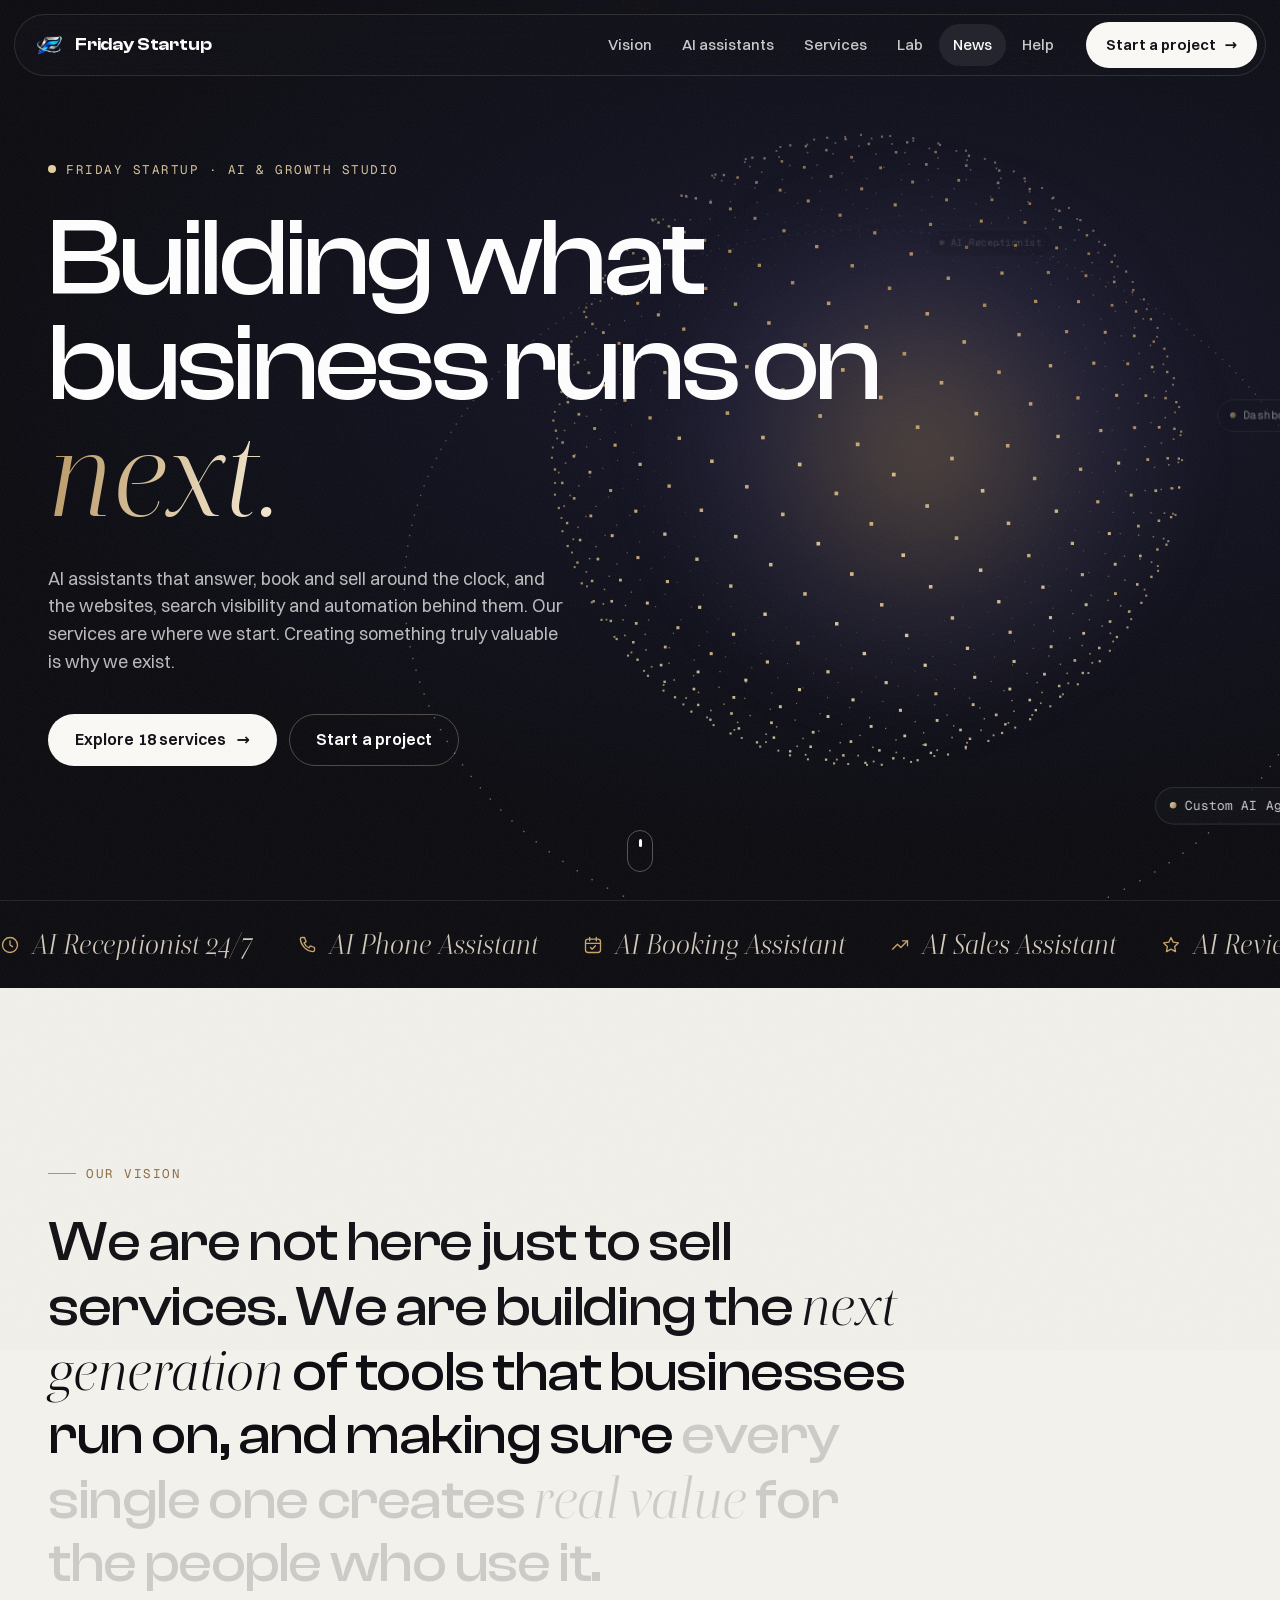
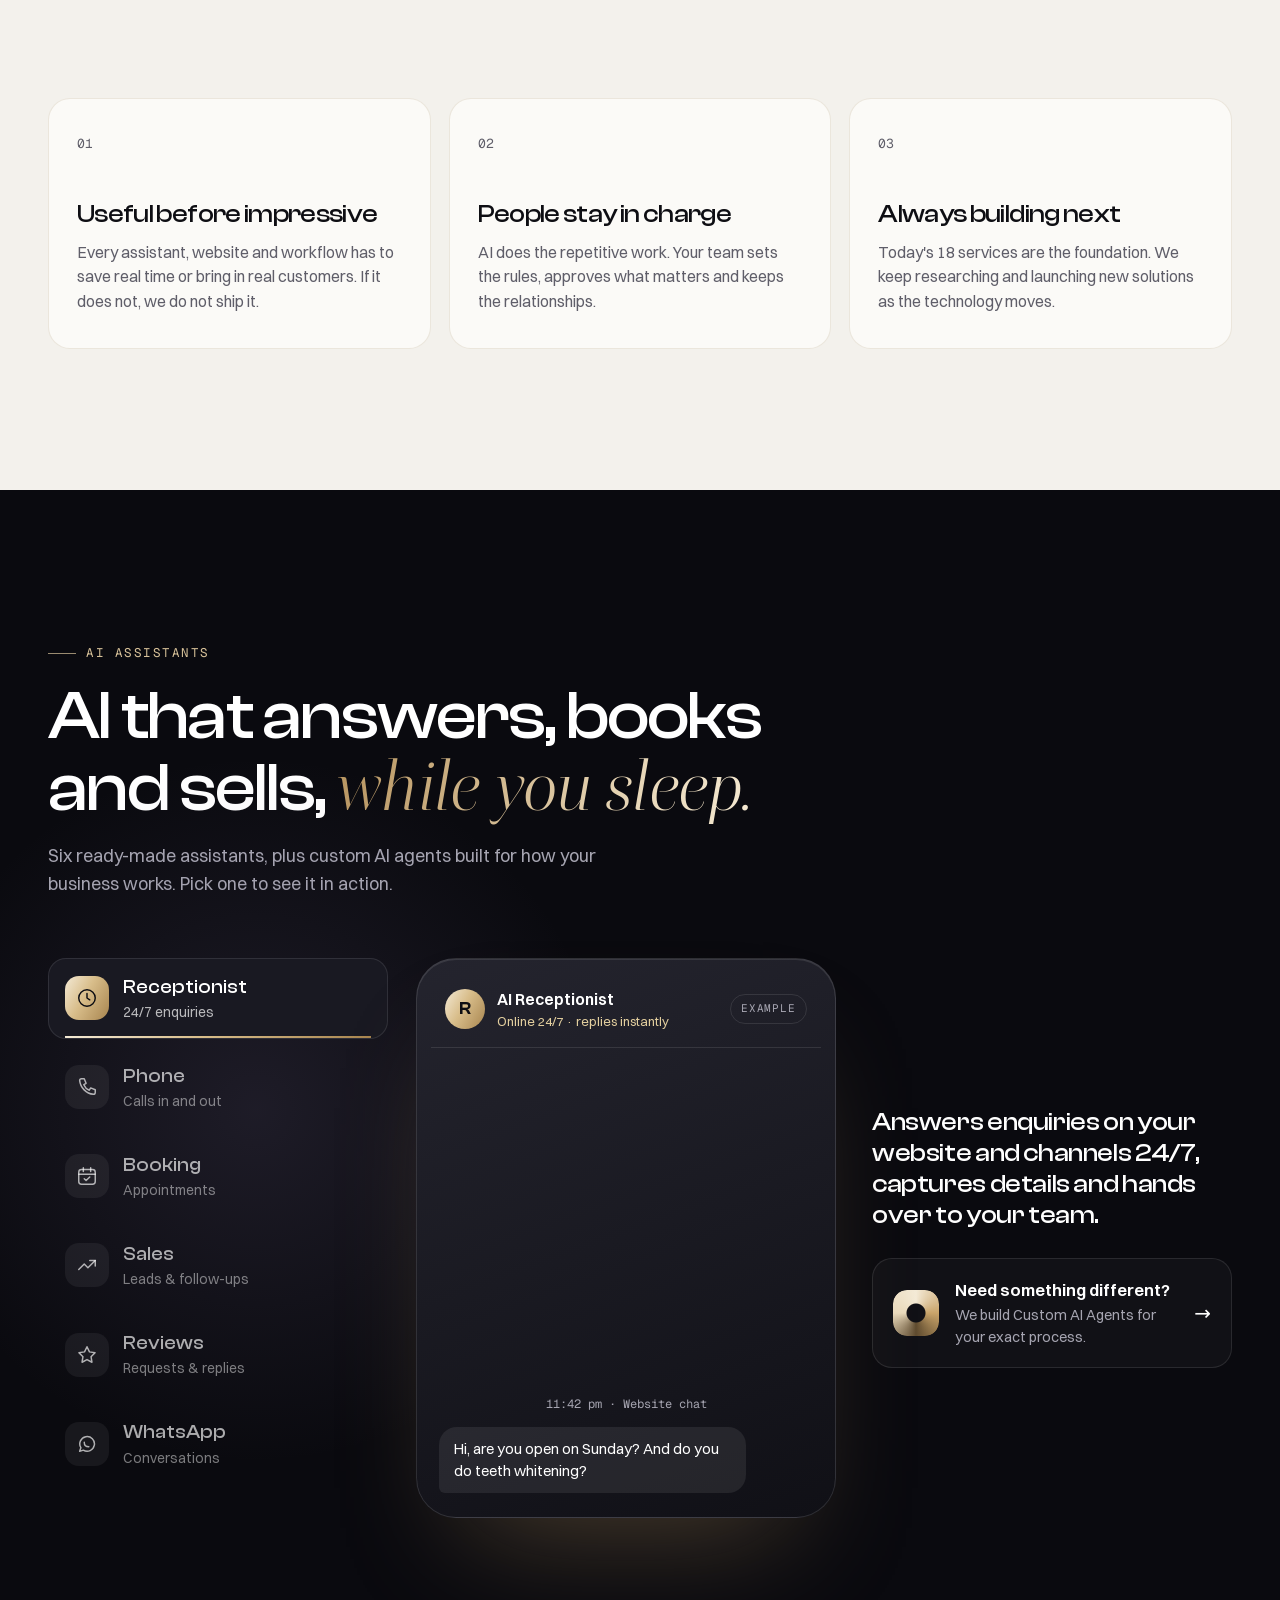
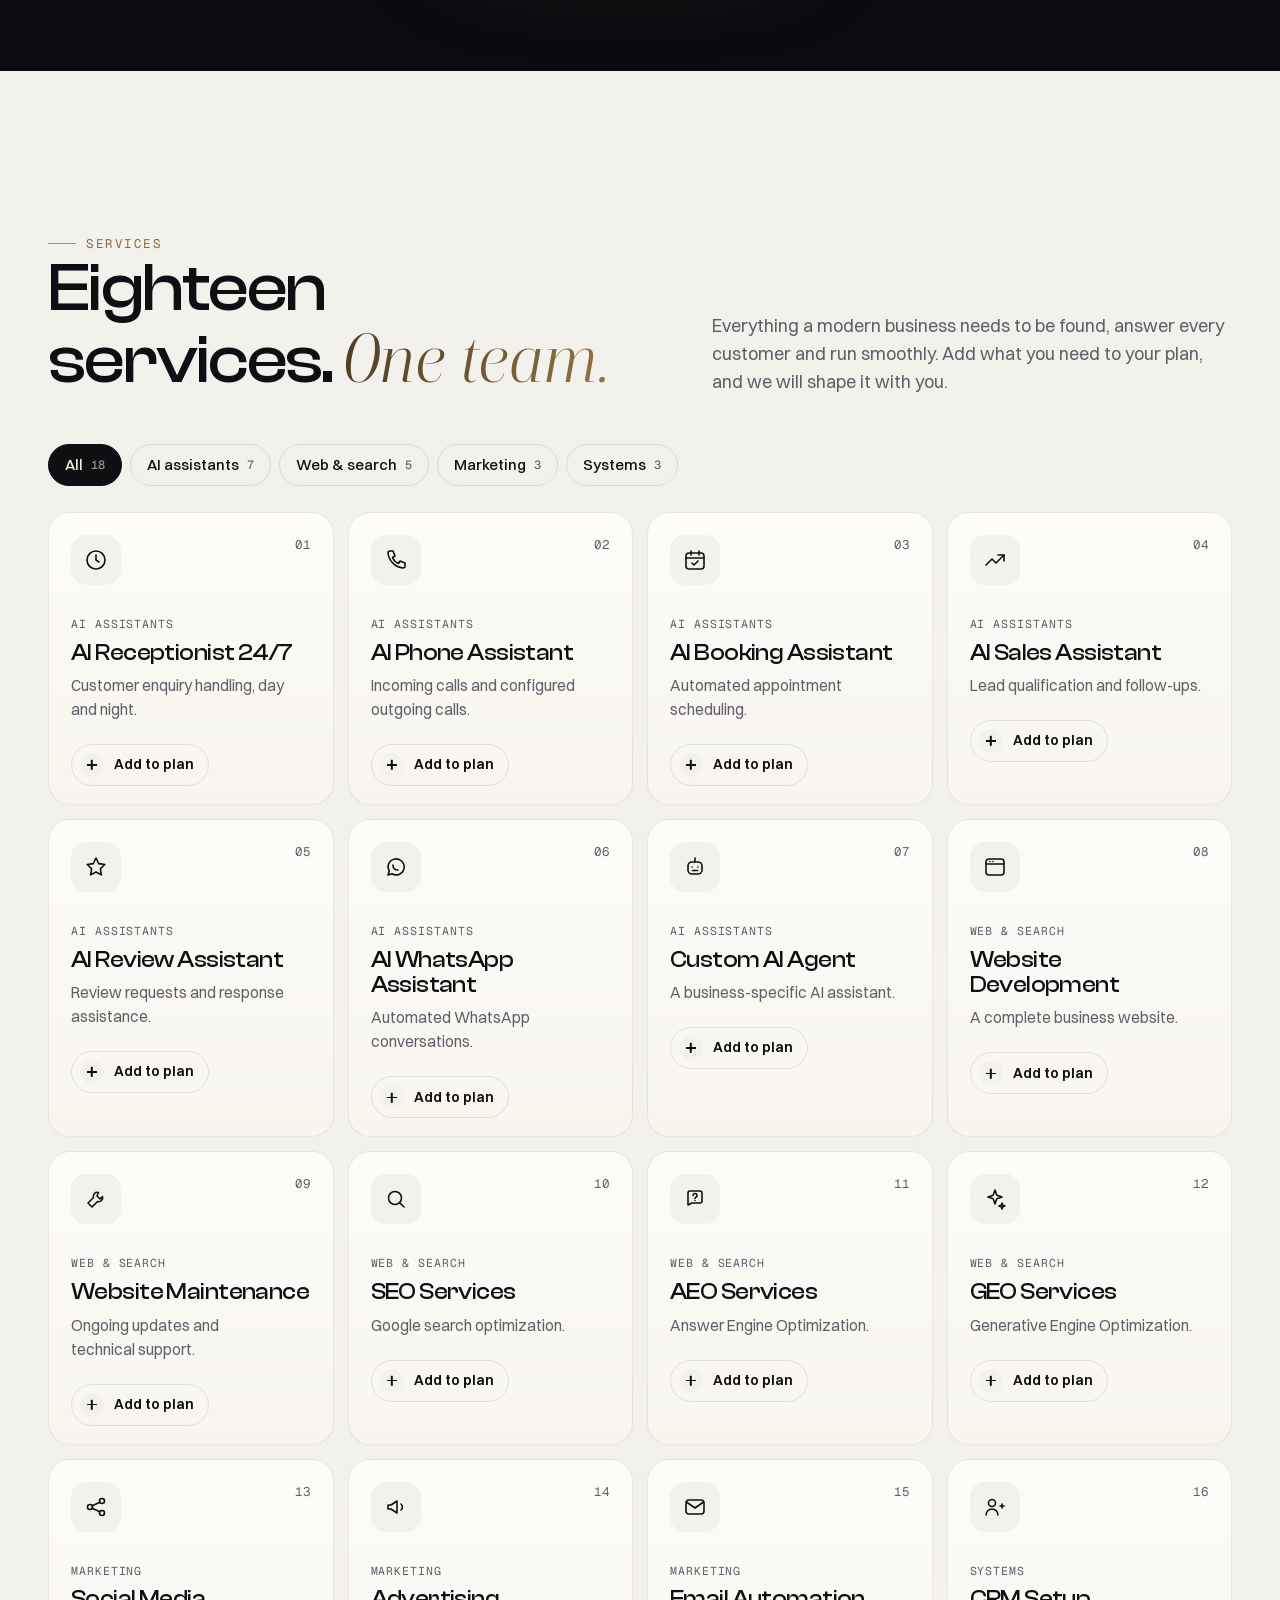
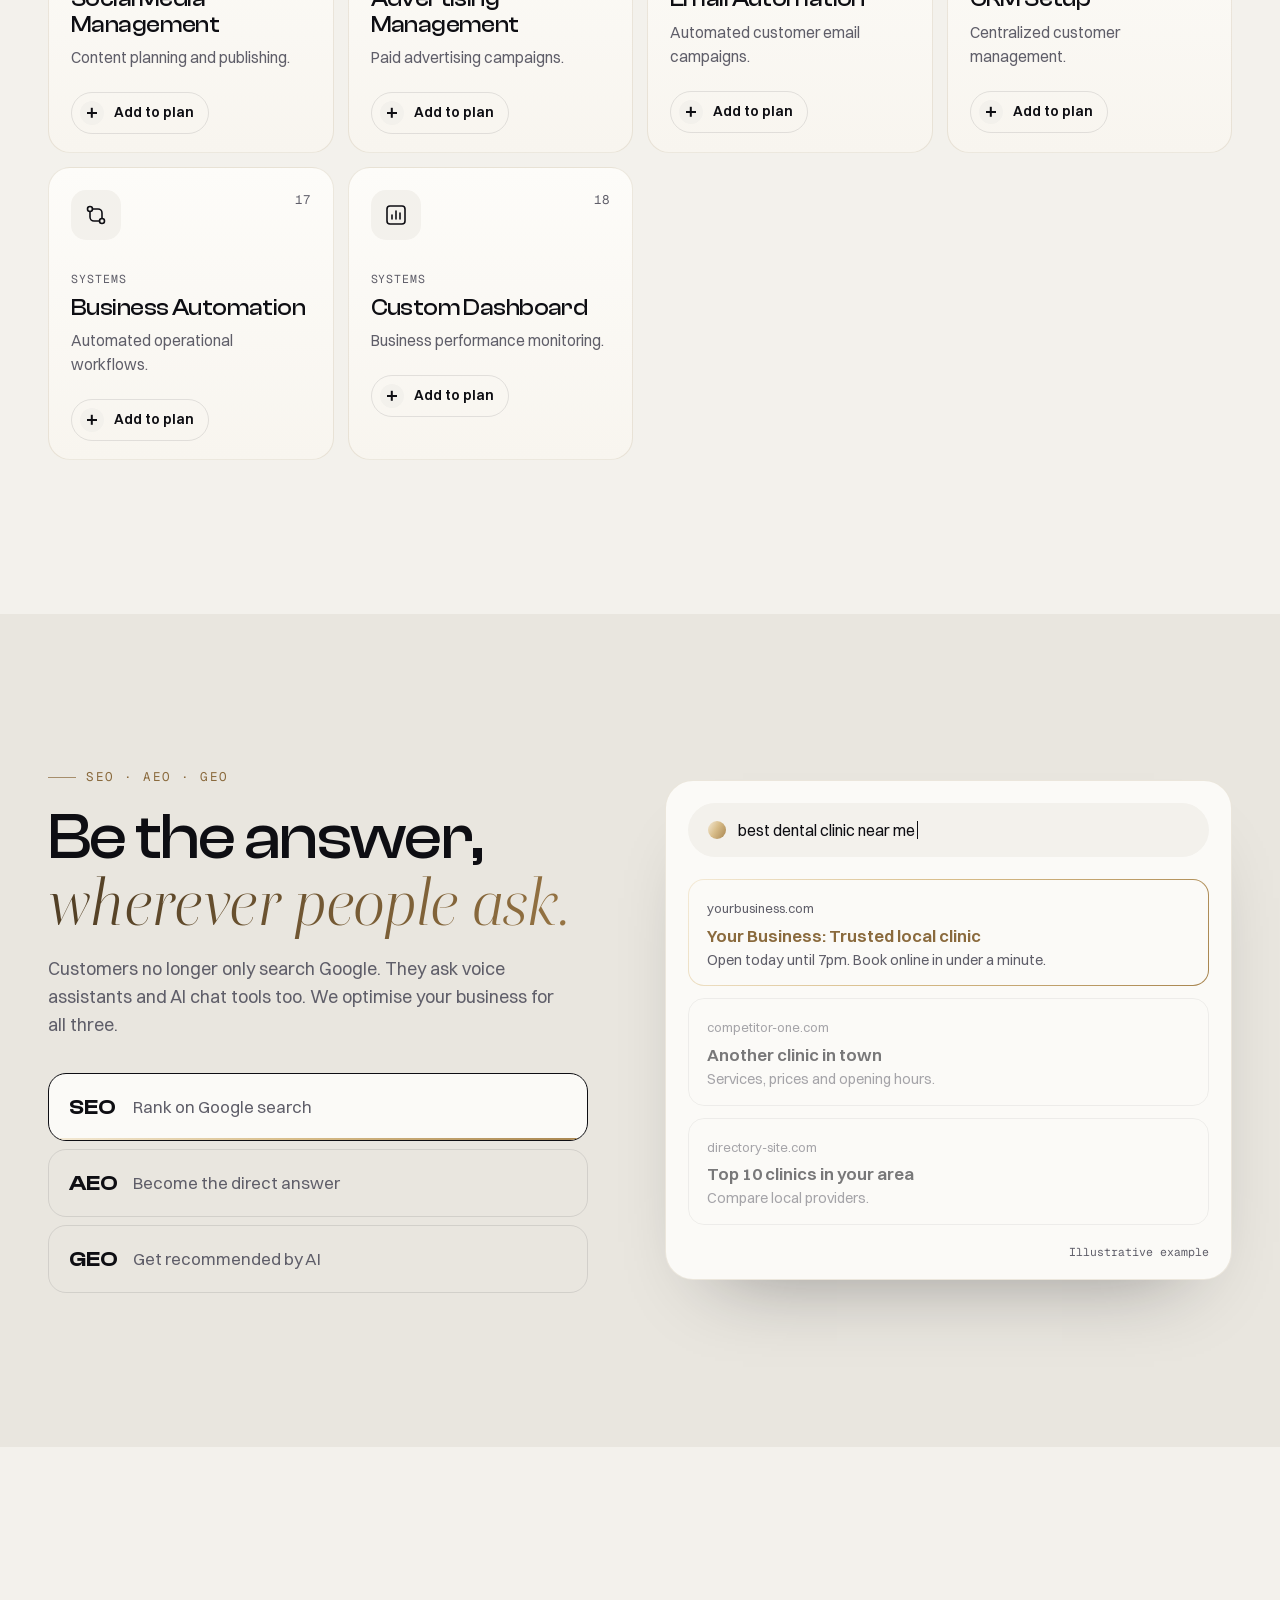
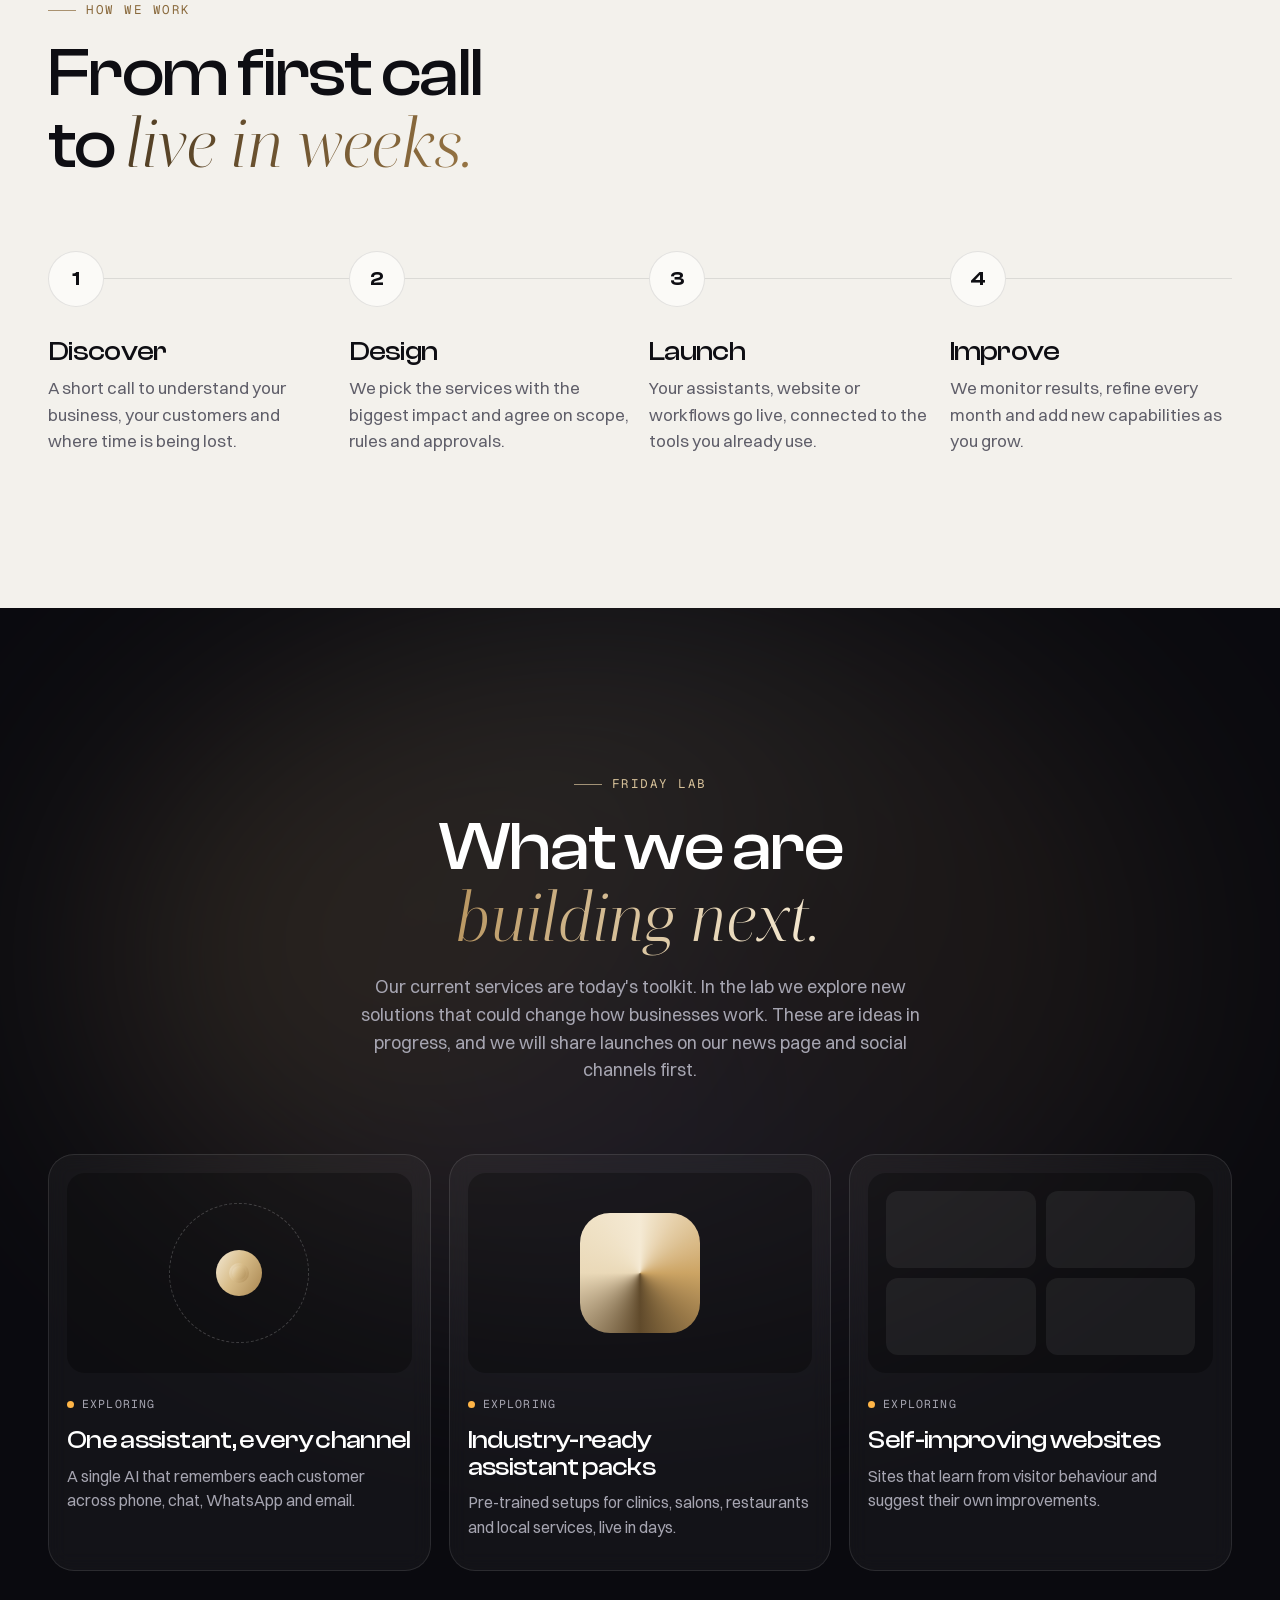
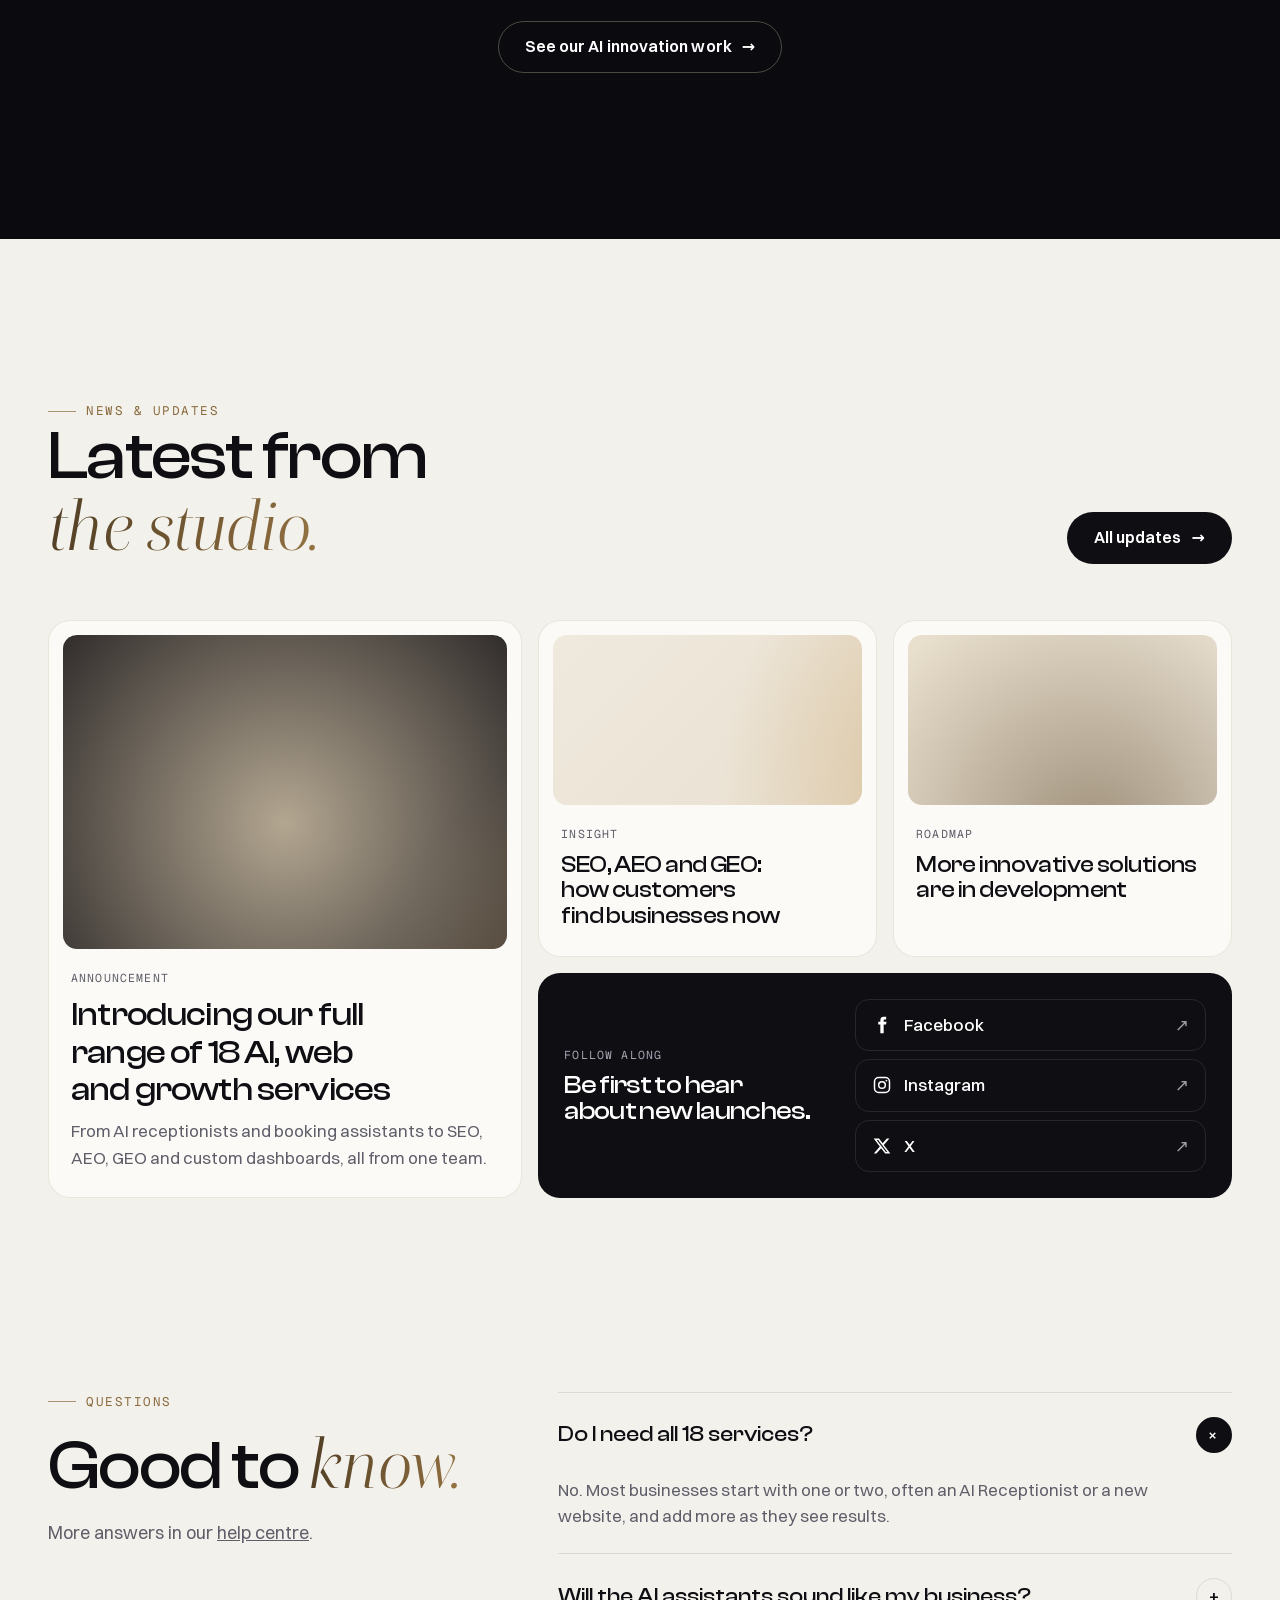
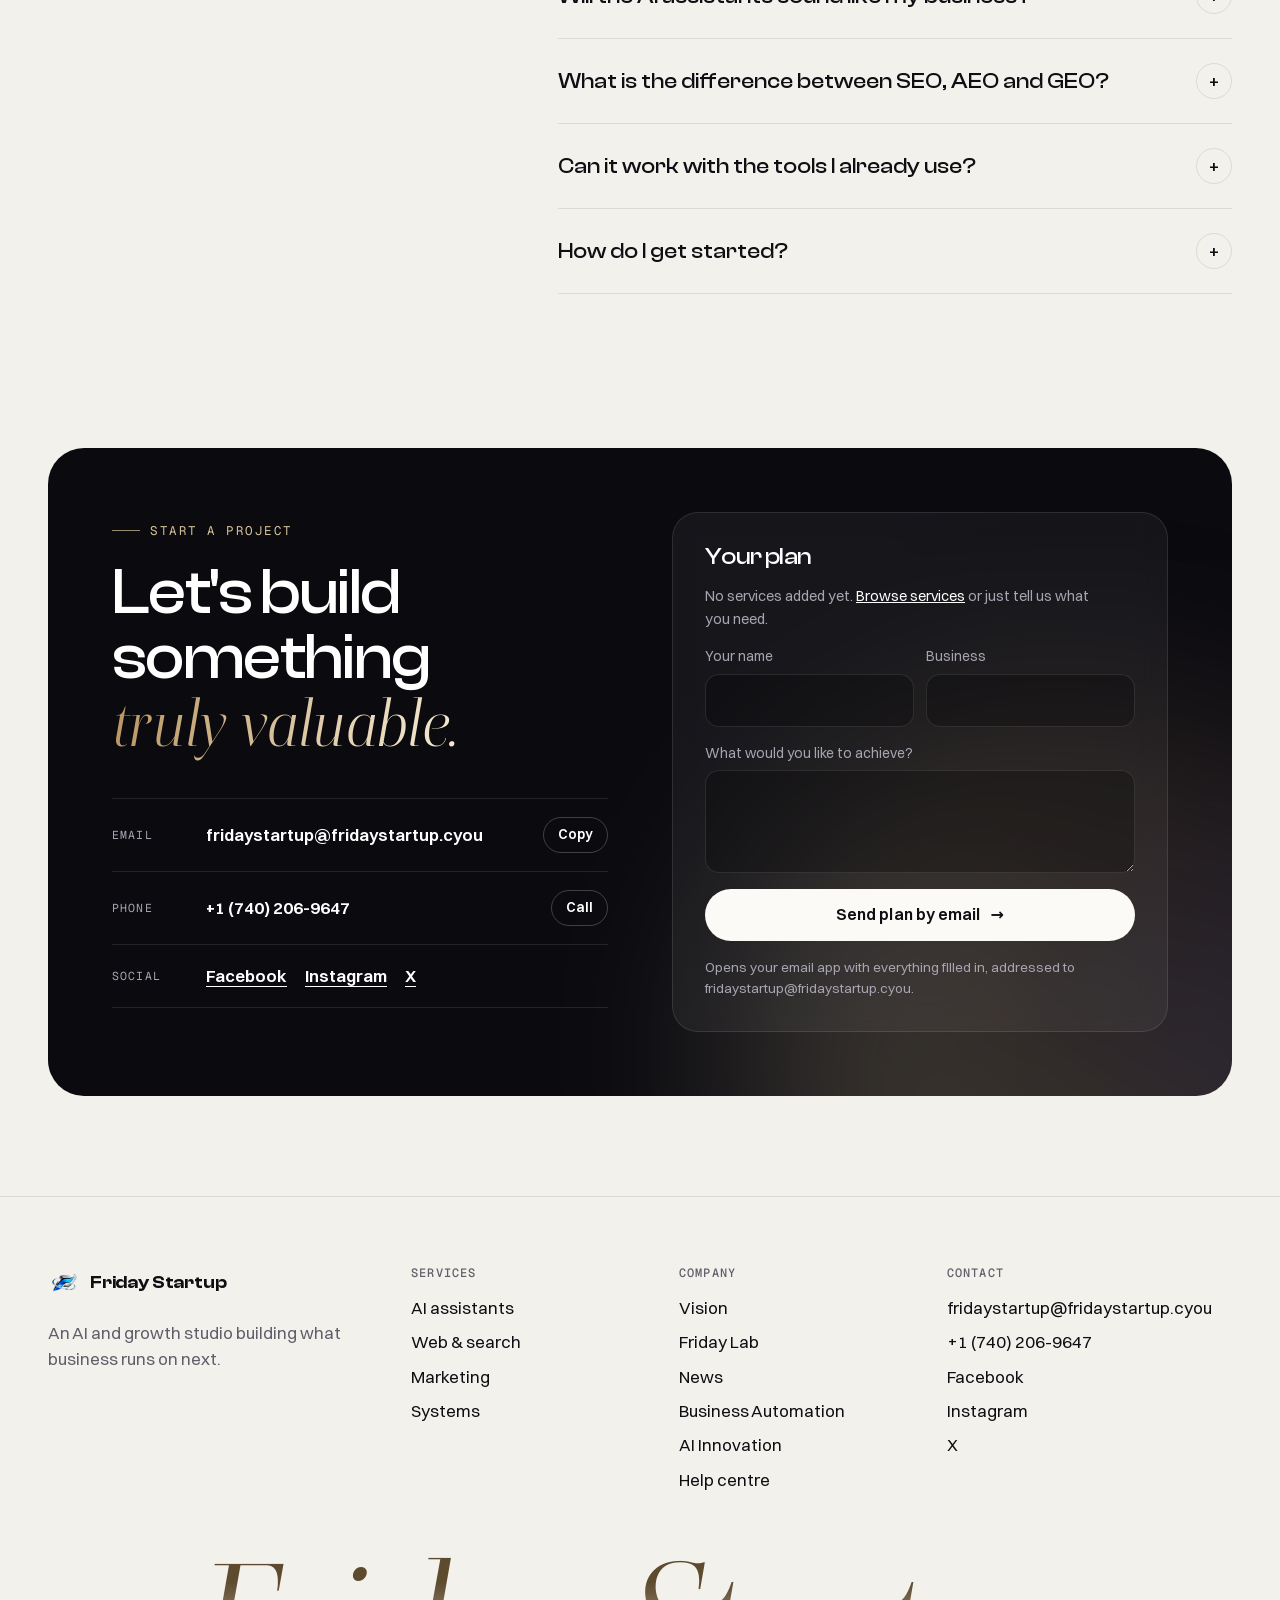
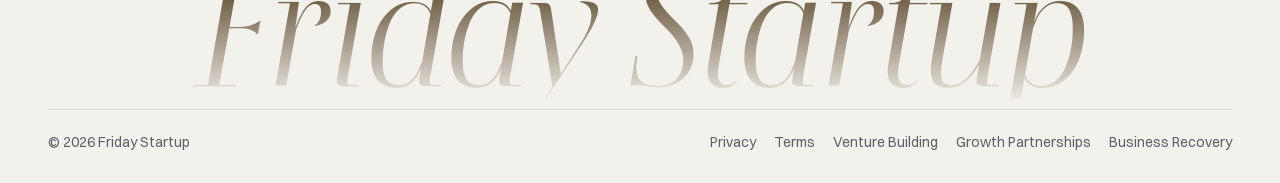
==== commit b5e1a1d9: "Premium refinement: champagne palette, serif accents, intro, cursor and magnetic buttons Co-authored" ====
--- a/index.html
+++ b/index.html
@@ -12,6 +12,7 @@
   <link rel="preconnect" href="https://fonts.gstatic.com" crossorigin>
   <link rel="preload" href="/assets/fonts/clash-display-600.woff2" as="font" type="font/woff2" crossorigin>
   <link rel="preload" href="/assets/fonts/switzer-400.woff2" as="font" type="font/woff2" crossorigin>
+  <link rel="preload" href="/assets/fonts/boska-400i.woff2" as="font" type="font/woff2" crossorigin>
   <link rel="stylesheet" href="https://fonts.googleapis.com/css2?family=Geist+Mono:wght@400;500&display=swap">
   <link rel="stylesheet" href="/assets/css/home.css">
   <meta name="theme-color" content="#0a0a0f">
--- a/assets/css/home.css
+++ b/assets/css/home.css
@@ -1,10 +1,12 @@
-/* Friday Startup homepage: "Next" design. Porcelain + night, prism accent.
+/* Friday Startup homepage: "Next" design. Ivory + night, champagne accent, Boska serif italics.
    Clash Display (display), Switzer (text), Geist Mono (labels). */
 @font-face { font-family: "Clash Display"; src: url(/assets/fonts/clash-display-500.woff2) format("woff2"); font-weight: 500; font-style: normal; font-display: swap; }
 @font-face { font-family: "Clash Display"; src: url(/assets/fonts/clash-display-600.woff2) format("woff2"); font-weight: 600; font-style: normal; font-display: swap; }
 @font-face { font-family: "Switzer"; src: url(/assets/fonts/switzer-400.woff2) format("woff2"); font-weight: 400; font-style: normal; font-display: swap; }
 @font-face { font-family: "Switzer"; src: url(/assets/fonts/switzer-500.woff2) format("woff2"); font-weight: 500; font-style: normal; font-display: swap; }
 @font-face { font-family: "Switzer"; src: url(/assets/fonts/switzer-600.woff2) format("woff2"); font-weight: 600; font-style: normal; font-display: swap; }
+@font-face { font-family: "Boska"; src: url(/assets/fonts/boska-400i.woff2) format("woff2"); font-weight: 400; font-style: italic; font-display: swap; }
+@font-face { font-family: "Boska"; src: url(/assets/fonts/boska-500i.woff2) format("woff2"); font-weight: 500; font-style: italic; font-display: swap; }
 :root {
   --night: #0a0a0f;
   --night-2: #111118;
@@ -18,11 +20,14 @@
   --mute-l: #a6a5b1;
   --line-d: rgba(14, 14, 19, 0.1);
   --line-l: rgba(255, 255, 255, 0.1);
-  --cobalt: #4a5cff;
-  --violet: #9a6bff;
+  --cobalt: #8a6a3d;
+  --violet: #c9a46a;
   --coral: #ff6f61;
   --amber: #ffb547;
-  --prism: linear-gradient(100deg, #4a5cff 0%, #9a6bff 38%, #ff6f61 72%, #ffb547 100%);
+  --prism: linear-gradient(120deg, #f4ead6 0%, #d8bd8a 45%, #a8854f 100%);
+  --gold: #c9a46a;
+  --gold-d: #8a6a3d;
+  --serif: "Boska", "Iowan Old Style", Georgia, serif;
   --r: 22px;
   --ease: cubic-bezier(0.22, 1, 0.36, 1);
   --display: "Clash Display", "Switzer", ui-sans-serif, system-ui, sans-serif;
@@ -38,10 +43,10 @@
 a { color: inherit; }
 button, input, textarea { font: inherit; color: inherit; }
 button { cursor: pointer; }
-h1, h2, h3 { margin: 0; font-family: var(--display); font-weight: 600; letter-spacing: -0.02em; line-height: 1.02; text-wrap: balance; }
+h1, h2, h3 { margin: 0; font-family: var(--display); font-weight: 500; letter-spacing: -0.025em; line-height: 1.02; text-wrap: balance; }
 p { margin: 0; text-wrap: pretty; }
 ul, ol { margin: 0; padding: 0; list-style: none; }
-::selection { background: var(--cobalt); color: #fff; }
+::selection { background: #e9d9bb; color: var(--ink); }
 :focus-visible { outline: 2px solid var(--cobalt); outline-offset: 3px; border-radius: 6px; }
 .sr { position: absolute; width: 1px; height: 1px; overflow: hidden; clip: rect(0 0 0 0); white-space: nowrap; }
 .skip { position: fixed; left: 16px; top: -60px; z-index: 100; padding: 10px 16px; border-radius: 10px; background: #fff; color: var(--ink); transition: top 200ms; }
@@ -50,7 +55,8 @@
 .kicker { display: inline-flex; align-items: center; gap: 10px; font-family: var(--mono); font-size: 12.5px; letter-spacing: 0.12em; text-transform: uppercase; color: var(--mute-d); }
 .kicker::before { content: ""; width: 18px; height: 1.5px; background: var(--prism); }
 .hero .kicker::before { display: none; }
-.prism { font-style: normal; background: var(--prism); background-size: 200% 100%; -webkit-background-clip: text; background-clip: text; color: transparent; animation: prism 8s ease-in-out infinite alternate; padding-right: 0.04em; }
+.prism { --g1: #e9d9bb; --g2: #b8955f; font-family: var(--serif); font-style: italic; font-weight: 400; letter-spacing: -0.01em; background: linear-gradient(100deg, var(--g2) 0%, var(--g1) 30%, #fff7e6 50%, var(--g1) 70%, var(--g2) 100%); background-size: 250% 100%; -webkit-background-clip: text; background-clip: text; color: transparent; animation: prism 9s ease-in-out infinite alternate; padding: 0 0.06em 0.04em 0; }
+.vision .prism, .services .prism, .search .prism, .how .prism, .news .prism, .faq .prism { --g1: #8a6a3d; --g2: #4f3d24; background-image: linear-gradient(100deg, #4f3d24 0%, #8a6a3d 35%, #b08a52 50%, #8a6a3d 65%, #4f3d24 100%); }
 @keyframes prism { to { background-position: 100% 0; } }
 
 /* Buttons */
@@ -59,13 +65,13 @@
 .btn:hover i { transform: translateX(4px); }
 .btn:hover { transform: translateY(-2px); }
 .btn--light { background: var(--white); color: var(--ink); }
-.btn--light:hover { box-shadow: 0 14px 40px -12px rgba(154, 107, 255, 0.6); }
+.btn--light:hover { box-shadow: 0 14px 40px -12px rgba(201, 164, 106, 0.6); }
 .btn--line { border-color: rgba(255, 255, 255, 0.24); color: #fff; }
 .btn--line:hover { border-color: rgba(255, 255, 255, 0.6); background: rgba(255, 255, 255, 0.06); }
 .btn--ink { background: var(--ink); color: #fff; }
 .btn--prism { position: relative; background: var(--white); color: var(--ink); width: 100%; overflow: hidden; isolation: isolate; }
 .btn--prism::before { content: ""; position: absolute; inset: 0; background: var(--prism); z-index: -1; opacity: 0; transition: opacity 400ms; }
-.btn--prism:hover { color: #fff; }
+.btn--prism:hover { color: var(--ink); }
 .btn--prism:hover::before { opacity: 1; }
 
 /* Header */
@@ -92,15 +98,15 @@
 /* Hero */
 .hero { position: relative; min-height: max(100svh, 720px); display: flex; align-items: center; background: radial-gradient(120% 90% at 70% 40%, #15152a 0%, var(--night) 60%); color: #fff; overflow: hidden; isolation: isolate; }
 .hero__orb { position: absolute; z-index: -1; right: -6vw; top: 50%; width: min(78vw, 980px); height: min(78vw, 980px); transform: translateY(-50%); }
-.hero__halo { position: absolute; z-index: -2; right: 6vw; top: 50%; width: 44vw; height: 44vw; transform: translateY(-50%); border-radius: 50%; background: radial-gradient(circle, rgba(154, 107, 255, 0.32), rgba(74, 92, 255, 0.12) 45%, transparent 70%); filter: blur(30px); animation: breathe 7s ease-in-out infinite; }
+.hero__halo { position: absolute; z-index: -2; right: 6vw; top: 50%; width: 44vw; height: 44vw; transform: translateY(-50%); border-radius: 50%; background: radial-gradient(circle, rgba(201, 164, 106, 0.32), rgba(120, 108, 150, 0.12) 45%, transparent 70%); filter: blur(30px); animation: breathe 7s ease-in-out infinite; }
 @keyframes breathe { 50% { transform: translateY(-50%) scale(1.08); opacity: 0.8; } }
 .hero__orbit { position: absolute; inset: 0; z-index: -1; pointer-events: none; }
 .hero__orbit span { position: absolute; left: 0; top: 0; padding: 7px 13px; border-radius: 999px; font-family: var(--mono); font-size: 12px; letter-spacing: 0.04em; white-space: nowrap; color: rgba(255, 255, 255, 0.86); background: rgba(20, 20, 30, 0.55); border: 1px solid rgba(255, 255, 255, 0.12); backdrop-filter: blur(8px); -webkit-backdrop-filter: blur(8px); opacity: 0; will-change: transform, opacity; }
 .hero__orbit span::before { content: ""; display: inline-block; width: 6px; height: 6px; margin-right: 8px; border-radius: 50%; background: var(--prism); vertical-align: 1px; }
 .hero__in { position: relative; padding: 130px 0 110px; }
 .hero__k { color: rgba(255, 255, 255, 0.72); }
-.pulse { width: 8px; height: 8px; border-radius: 50%; background: #5cf2b8; box-shadow: 0 0 0 0 rgba(92, 242, 184, 0.6); animation: pulse 2s infinite; }
-@keyframes pulse { 70% { box-shadow: 0 0 0 10px rgba(92, 242, 184, 0); } 100% { box-shadow: 0 0 0 0 rgba(92, 242, 184, 0); } }
+.pulse { width: 8px; height: 8px; border-radius: 50%; background: #e3cf9f; box-shadow: 0 0 0 0 rgba(227, 207, 159, 0.6); animation: pulse 2s infinite; }
+@keyframes pulse { 70% { box-shadow: 0 0 0 10px rgba(227, 207, 159, 0); } 100% { box-shadow: 0 0 0 0 rgba(227, 207, 159, 0); } }
 .hero__title { margin-top: 26px; font-size: clamp(52px, 8.6vw, 128px); line-height: 0.96; letter-spacing: -0.035em; max-width: 11ch; }
 .ln { display: block; overflow: hidden; padding-bottom: 0.06em; margin-bottom: -0.06em; }
 .ln > span { display: inline-block; }
@@ -149,7 +155,8 @@
 .manifesto .w { transition: color 500ms, opacity 500ms; }
 .js .manifesto .w { opacity: 0.16; }
 .js .manifesto .w.is-on { opacity: 1; }
-.manifesto .w--hl.is-on { background: var(--prism); -webkit-background-clip: text; background-clip: text; color: transparent; }
+.manifesto .w--hl { font-family: var(--serif); font-style: italic; font-weight: 400; letter-spacing: -0.01em; }
+.manifesto .w--hl.is-on { color: var(--gold-d); }
 .tenets { display: grid; grid-template-columns: repeat(3, 1fr); gap: 18px; margin-top: clamp(60px, 8vw, 110px); }
 .tenet { padding: 30px 28px 34px; border-radius: var(--r); background: var(--white); border: 1px solid var(--line-d); }
 .tenet__n { font-family: var(--mono); font-size: 13px; color: var(--mute-d); }
@@ -158,14 +165,14 @@
 
 /* Assistants */
 .agents { padding: clamp(100px, 12vw, 160px) 0; background: var(--night); color: #fff; overflow: hidden; }
-.agents::before { content: ""; position: absolute; left: -10%; top: 20%; width: 60vw; height: 60vw; border-radius: 50%; background: radial-gradient(circle, rgba(74, 92, 255, 0.18), transparent 65%); pointer-events: none; }
+.agents::before { content: ""; position: absolute; left: -10%; top: 20%; width: 60vw; height: 60vw; border-radius: 50%; background: radial-gradient(circle, rgba(120, 108, 150, 0.18), transparent 65%); pointer-events: none; }
 .sim { position: relative; display: grid; grid-template-columns: 340px 1fr; gap: 28px; margin-top: 60px; }
 .sim__tabs { display: grid; gap: 8px; align-content: start; }
 .atab { position: relative; display: grid; grid-template-columns: 44px 1fr; align-items: center; gap: 14px; padding: 14px 16px; border-radius: 18px; border: 1px solid transparent; background: transparent; text-align: left; color: rgba(255, 255, 255, 0.66); overflow: hidden; transition: background 300ms, color 300ms, border-color 300ms; }
 .atab:hover { color: #fff; background: rgba(255, 255, 255, 0.04); }
 .atab[aria-selected="true"] { color: #fff; background: var(--night-3); border-color: var(--line-l); }
 .atab__ico { display: grid; place-items: center; width: 44px; height: 44px; border-radius: 14px; background: rgba(255, 255, 255, 0.06); }
-.atab[aria-selected="true"] .atab__ico { background: var(--prism); color: #fff; }
+.atab[aria-selected="true"] .atab__ico { background: var(--prism); color: var(--ink); }
 .atab__ico .ico { width: 22px; height: 22px; }
 .atab__txt b { display: block; font-family: var(--display); font-weight: 500; font-size: 19px; }
 .atab__txt small { display: block; font-size: 14px; opacity: 0.7; }
@@ -175,18 +182,18 @@
 .atab.is-playing .atab__bar i { animation: tabbar var(--dur, 9s) linear forwards; }
 @keyframes tabbar { to { width: 100%; } }
 .sim__stage { display: grid; grid-template-columns: minmax(0, 420px) 1fr; gap: 36px; align-items: center; }
-.device { position: relative; height: 560px; border-radius: 40px; padding: 14px; background: linear-gradient(160deg, #24242e, #101016); border: 1px solid rgba(255, 255, 255, 0.12); box-shadow: 0 50px 100px -40px rgba(74, 92, 255, 0.5), inset 0 1px 0 rgba(255, 255, 255, 0.1); display: flex; flex-direction: column; }
+.device { position: relative; height: 560px; border-radius: 40px; padding: 14px; background: linear-gradient(160deg, #24242e, #101016); border: 1px solid rgba(255, 255, 255, 0.12); box-shadow: 0 50px 100px -40px rgba(120, 108, 150, 0.5), inset 0 1px 0 rgba(255, 255, 255, 0.1); display: flex; flex-direction: column; }
 .device__bar { display: flex; align-items: center; gap: 12px; padding: 14px 14px 16px; border-bottom: 1px solid var(--line-l); }
 .device__av { display: grid; place-items: center; width: 40px; height: 40px; border-radius: 50%; background: var(--prism); font-family: var(--display); font-weight: 600; }
 .device__who b { display: block; font-size: 16px; font-weight: 600; }
-.device__who small { display: block; font-size: 13px; color: #5cf2b8; }
+.device__who small { display: block; font-size: 13px; color: #e3cf9f; }
 .device__live { margin-left: auto; font-family: var(--mono); font-size: 11px; letter-spacing: 0.08em; text-transform: uppercase; padding: 5px 10px; border-radius: 999px; border: 1px solid var(--line-l); color: var(--mute-l); }
 .device__feed { flex: 1; display: flex; flex-direction: column; justify-content: flex-end; gap: 10px; padding: 18px 8px 10px; overflow: hidden; }
 .msg { max-width: 82%; padding: 11px 15px; border-radius: 18px; font-size: 15px; line-height: 1.45; opacity: 0; transform: translateY(12px) scale(0.98); transition: opacity 500ms var(--ease), transform 500ms var(--ease); }
 .msg.is-in { opacity: 1; transform: none; }
 .msg--in { align-self: flex-start; background: rgba(255, 255, 255, 0.08); border-bottom-left-radius: 6px; }
-.msg--out { align-self: flex-end; background: linear-gradient(135deg, #4a5cff, #7a5cff); border-bottom-right-radius: 6px; }
-.msg--wa.msg--out { background: #1f7a5a; }
+.msg--out { align-self: flex-end; background: #ece2cf; color: #16130e; border-bottom-right-radius: 6px; }
+.msg--wa.msg--out { background: #23493c; }
 .msg--sys { align-self: center; max-width: 100%; font-family: var(--mono); font-size: 12px; color: var(--mute-l); background: none; padding: 4px; }
 .msg--typing { display: flex; gap: 5px; padding: 15px; }
 .msg--typing i { width: 7px; height: 7px; border-radius: 50%; background: rgba(255, 255, 255, 0.6); animation: dots 1s infinite; }
@@ -207,8 +214,8 @@
 .sim__note > p { font-family: var(--display); font-size: clamp(22px, 2vw, 28px); font-weight: 500; line-height: 1.2; letter-spacing: -0.015em; transition: opacity 300ms; }
 .sim__note > p.is-swap { opacity: 0; }
 .custom { display: grid; grid-template-columns: 46px 1fr auto; align-items: center; gap: 16px; padding: 18px 20px; border-radius: 20px; border: 1px solid var(--line-l); background: rgba(255, 255, 255, 0.03); text-decoration: none; transition: border-color 300ms, background 300ms; }
-.custom:hover { border-color: rgba(154, 107, 255, 0.6); background: rgba(154, 107, 255, 0.08); }
-.custom__ico { width: 46px; height: 46px; border-radius: 14px; background: conic-gradient(from 0deg, #4a5cff, #9a6bff, #ff6f61, #ffb547, #4a5cff); animation: spin 8s linear infinite; mask: radial-gradient(circle, transparent 9px, #000 10px); -webkit-mask: radial-gradient(circle, transparent 9px, #000 10px); }
+.custom:hover { border-color: rgba(201, 164, 106, 0.6); background: rgba(201, 164, 106, 0.08); }
+.custom__ico { width: 46px; height: 46px; border-radius: 14px; background: conic-gradient(from 0deg, #f4ead6, #c9a46a, #5e4a2e, #e9d9bb, #f4ead6); animation: spin 8s linear infinite; mask: radial-gradient(circle, transparent 9px, #000 10px); -webkit-mask: radial-gradient(circle, transparent 9px, #000 10px); }
 @keyframes spin { to { transform: rotate(360deg); } }
 .custom b { display: block; font-size: 17px; }
 .custom small { display: block; color: var(--mute-l); font-size: 14.5px; }
@@ -220,10 +227,10 @@
 .chip { display: inline-flex; align-items: center; gap: 8px; height: 42px; padding: 0 16px; border-radius: 999px; border: 1px solid var(--line-d); background: transparent; font-size: 15px; font-weight: 500; transition: background 300ms, color 300ms, border-color 300ms; }
 .chip span { font-family: var(--mono); font-size: 12px; opacity: 0.6; }
 .chip:hover { border-color: var(--ink); }
-.chip.is-on { background: var(--ink); color: #fff; border-color: var(--ink); }
+.chip.is-on { background: var(--ink); color: #f4ead6; border-color: var(--ink); }
 .grid { display: grid; grid-template-columns: repeat(auto-fill, minmax(270px, 1fr)); gap: 14px; margin-top: 26px; }
 .svc { position: relative; display: flex; flex-direction: column; min-height: 268px; padding: 22px 22px 18px; border-radius: var(--r); background: var(--white); border: 1px solid var(--line-d); overflow: hidden; isolation: isolate; transition: transform 500ms var(--ease), box-shadow 500ms var(--ease), border-color 300ms; }
-.svc::before { content: ""; position: absolute; inset: 0; z-index: -1; background: radial-gradient(260px circle at var(--mx, 50%) var(--my, 0%), rgba(154, 107, 255, 0.14), transparent 60%); opacity: 0; transition: opacity 400ms; }
+.svc::before { content: ""; position: absolute; inset: 0; z-index: -1; background: radial-gradient(260px circle at var(--mx, 50%) var(--my, 0%), rgba(201, 164, 106, 0.14), transparent 60%); opacity: 0; transition: opacity 400ms; }
 .svc:hover { transform: translateY(-4px); box-shadow: 0 24px 50px -30px rgba(14, 14, 19, 0.35); }
 .svc:hover::before { opacity: 1; }
 .svc.is-hide { display: none; }
@@ -266,7 +273,7 @@
 .screen[data-show="seo"] .pane--seo, .screen[data-show="aeo"] .pane--aeo, .screen[data-show="geo"] .pane--geo { opacity: 1; transform: none; pointer-events: auto; }
 .res { padding: 14px 18px; border-radius: 16px; border: 1px solid var(--line-d); }
 .res small { color: var(--mute-d); font-size: 13px; }
-.res b { display: block; margin-top: 2px; font-size: 17px; color: #2338d8; }
+.res b { display: block; margin-top: 2px; font-size: 17px; color: var(--ink); }
 .res p { font-size: 14.5px; color: var(--mute-d); }
 .res--you { border-color: transparent; background: linear-gradient(var(--white), var(--white)) padding-box, var(--prism) border-box; border: 1.5px solid transparent; }
 .res:not(.res--you) { opacity: 0.55; }
@@ -296,7 +303,7 @@
 
 /* Lab */
 .lab { padding: clamp(110px, 13vw, 180px) 0; background: var(--night); color: #fff; overflow: hidden; isolation: isolate; }
-.lab__aura { position: absolute; z-index: -1; left: 50%; top: 0; width: 1100px; height: 700px; transform: translateX(-50%); background: conic-gradient(from 180deg at 50% 50%, rgba(74, 92, 255, 0.35), rgba(154, 107, 255, 0.3), rgba(255, 111, 97, 0.25), rgba(255, 181, 71, 0.2), rgba(74, 92, 255, 0.35)); filter: blur(120px); opacity: 0.55; border-radius: 50%; animation: spin 30s linear infinite; }
+.lab__aura { position: absolute; z-index: -1; left: 50%; top: 0; width: 1100px; height: 700px; transform: translateX(-50%); background: conic-gradient(from 180deg at 50% 50%, rgba(120, 108, 150, 0.35), rgba(201, 164, 106, 0.3), rgba(233, 217, 187, 0.25), rgba(160, 120, 70, 0.2), rgba(120, 108, 150, 0.35)); filter: blur(120px); opacity: 0.55; border-radius: 50%; animation: spin 30s linear infinite; }
 .labs { display: grid; grid-template-columns: repeat(3, 1fr); gap: 18px; margin-top: 70px; perspective: 1200px; }
 .labc { position: relative; padding: 18px 18px 30px; border-radius: 26px; background: rgba(255, 255, 255, 0.04); border: 1px solid var(--line-l); backdrop-filter: blur(10px); -webkit-backdrop-filter: blur(10px); transform-style: preserve-3d; transition: transform 500ms var(--ease), border-color 300ms; }
 .labc:hover { border-color: rgba(255, 255, 255, 0.24); }
@@ -308,12 +315,12 @@
 @keyframes orbitA { from { transform: rotate(0deg) translateX(70px) rotate(0deg); } to { transform: rotate(360deg) translateX(70px) rotate(-360deg); } }
 .labc__art--a::before { content: ""; position: absolute; left: 50%; top: 50%; width: 140px; height: 140px; margin: -70px; border-radius: 50%; border: 1px dashed rgba(255, 255, 255, 0.2); }
 .labc__art--b { display: grid; place-items: center; }
-.labc__art--b i { width: 120px; height: 120px; border-radius: 30px; background: conic-gradient(from 0deg, #4a5cff, #9a6bff, #ff6f61, #ffb547, #4a5cff); animation: morph 7s ease-in-out infinite; filter: saturate(1.1); }
+.labc__art--b i { width: 120px; height: 120px; border-radius: 30px; background: conic-gradient(from 0deg, #f4ead6, #c9a46a, #5e4a2e, #e9d9bb, #f4ead6); animation: morph 7s ease-in-out infinite; filter: saturate(1.1); }
 @keyframes morph { 0%, 100% { border-radius: 30px; transform: rotate(0deg) scale(1); } 33% { border-radius: 50%; transform: rotate(120deg) scale(0.85); } 66% { border-radius: 40% 60% 30% 70%; transform: rotate(240deg) scale(1.05); } }
 .labc__art--c { display: grid; grid-template-columns: repeat(2, 1fr); gap: 10px; padding: 18px; }
 .labc__art--c i { border-radius: 12px; background: rgba(255, 255, 255, 0.06); animation: tile 4s var(--ease) infinite; }
 .labc__art--c i:nth-child(1) { animation-delay: 0s; } .labc__art--c i:nth-child(2) { animation-delay: 1s; } .labc__art--c i:nth-child(3) { animation-delay: 2s; } .labc__art--c i:nth-child(4) { animation-delay: 3s; }
-@keyframes tile { 0%, 100% { background: rgba(255, 255, 255, 0.06); } 20% { background: rgba(154, 107, 255, 0.55); } }
+@keyframes tile { 0%, 100% { background: rgba(255, 255, 255, 0.06); } 20% { background: rgba(201, 164, 106, 0.55); } }
 .labc__st { display: inline-flex; align-items: center; gap: 8px; margin-top: 22px; font-family: var(--mono); font-size: 11.5px; letter-spacing: 0.1em; text-transform: uppercase; color: var(--mute-l); }
 .labc__st::before { content: ""; width: 7px; height: 7px; border-radius: 50%; background: var(--amber); animation: pulse 2s infinite; }
 .labc h3 { margin-top: 12px; font-size: 26px; }
@@ -329,9 +336,9 @@
 .story__link { display: flex; flex-direction: column; height: 100%; padding: 14px 14px 26px; text-decoration: none; }
 .story__art { height: 170px; border-radius: 14px; margin-bottom: 20px; background-size: 200% 200%; animation: drift 12s ease-in-out infinite alternate; }
 .story--big .story__art { height: auto; flex: 1; min-height: 260px; }
-.story__art--a { background-image: radial-gradient(circle at 20% 30%, rgba(74, 92, 255, 0.9), transparent 45%), radial-gradient(circle at 80% 70%, rgba(255, 111, 97, 0.85), transparent 45%), radial-gradient(circle at 60% 20%, rgba(255, 181, 71, 0.8), transparent 40%), linear-gradient(#16162a, #16162a); }
-.story__art--b { background-image: radial-gradient(circle at 70% 40%, rgba(154, 107, 255, 0.85), transparent 50%), linear-gradient(135deg, #e9e6df, #d9d4f6); }
-.story__art--c { background-image: radial-gradient(circle at 30% 60%, rgba(255, 181, 71, 0.85), transparent 50%), linear-gradient(135deg, #ffe3d6, #f3f1ec); }
+.story__art--a { background-image: radial-gradient(circle at 20% 30%, rgba(120, 108, 150, 0.9), transparent 45%), radial-gradient(circle at 80% 70%, rgba(233, 217, 187, 0.85), transparent 45%), radial-gradient(circle at 60% 20%, rgba(160, 120, 70, 0.8), transparent 40%), linear-gradient(#16162a, #16162a); }
+.story__art--b { background-image: radial-gradient(circle at 70% 40%, rgba(201, 164, 106, 0.85), transparent 50%), linear-gradient(135deg, #e9e6df, #d9d4f6); }
+.story__art--c { background-image: radial-gradient(circle at 30% 60%, rgba(160, 120, 70, 0.85), transparent 50%), linear-gradient(135deg, #ffe3d6, #f3f1ec); }
 @keyframes drift { to { background-position: 100% 100%; } }
 .story__tag { padding: 0 8px; font-family: var(--mono); font-size: 11.5px; letter-spacing: 0.1em; text-transform: uppercase; color: var(--mute-d); }
 .story h3 { padding: 0 8px; margin-top: 10px; font-size: 23px; line-height: 1.12; }
@@ -361,7 +368,7 @@
 /* Contact */
 .contact { padding: 0 0 clamp(60px, 8vw, 100px); background: var(--paper); }
 .contact__card { position: relative; display: grid; grid-template-columns: 1fr 1fr; gap: clamp(30px, 5vw, 70px); padding: clamp(30px, 5vw, 70px); border-radius: 36px; background: var(--night); color: #fff; overflow: hidden; isolation: isolate; }
-.contact__aura { position: absolute; z-index: -1; right: -200px; bottom: -300px; width: 700px; height: 700px; border-radius: 50%; background: conic-gradient(from 90deg, rgba(74, 92, 255, 0.5), rgba(154, 107, 255, 0.4), rgba(255, 111, 97, 0.35), rgba(255, 181, 71, 0.3), rgba(74, 92, 255, 0.5)); filter: blur(100px); opacity: 0.6; animation: spin 24s linear infinite; }
+.contact__aura { position: absolute; z-index: -1; right: -200px; bottom: -300px; width: 700px; height: 700px; border-radius: 50%; background: conic-gradient(from 90deg, rgba(120, 108, 150, 0.5), rgba(201, 164, 106, 0.4), rgba(233, 217, 187, 0.35), rgba(160, 120, 70, 0.3), rgba(120, 108, 150, 0.5)); filter: blur(100px); opacity: 0.6; animation: spin 24s linear infinite; }
 .contact__copy .kicker { color: var(--mute-l); }
 .contact__copy h2 { margin-top: 20px; font-size: clamp(40px, 5vw, 70px); }
 .lines { margin-top: 40px; border-top: 1px solid var(--line-l); }
@@ -493,3 +500,57 @@
   *, *::before, *::after { animation-duration: 0.01ms !important; animation-iteration-count: 1 !important; transition-duration: 0.01ms !important; scroll-behavior: auto !important; }
   .marq__track { animation: none; }
 }
+
+/* ---------- Premium layer ---------- */
+body::after { content: ""; position: fixed; inset: -50%; z-index: 90; pointer-events: none; opacity: 0.07; background-image: url("data:image/svg+xml,%3Csvg xmlns='http://www.w3.org/2000/svg' width='160' height='160'%3E%3Cfilter id='n'%3E%3CfeTurbulence type='fractalNoise' baseFrequency='0.9' numOctaves='2' stitchTiles='stitch'/%3E%3CfeColorMatrix values='0 0 0 0 0.5 0 0 0 0 0.5 0 0 0 0 0.5 0 0 0 1 0'/%3E%3C/filter%3E%3Crect width='100%25' height='100%25' filter='url(%23n)'/%3E%3C/svg%3E"); animation: grain 1.2s steps(6) infinite; }
+@keyframes grain { 0% { transform: translate(0, 0); } 20% { transform: translate(-3%, 2%); } 40% { transform: translate(2%, -3%); } 60% { transform: translate(-2%, -1%); } 80% { transform: translate(3%, 3%); } 100% { transform: translate(0, 0); } }
+.hero__title { font-weight: 500; }
+.hero__title .prism { font-size: 1.12em; line-height: 0.9; }
+.head h2 { font-weight: 500; }
+.kicker { color: var(--gold-d); }
+.head--dark .kicker, .hero__k, .contact__copy .kicker, .lab .kicker { color: #d8c29a; }
+.kicker::before { width: 28px; height: 1px; background: currentColor; opacity: 0.7; }
+.top__in { border-color: rgba(233, 217, 187, 0.14); }
+.top.is-light .top__in { border-color: rgba(138, 106, 61, 0.18); }
+.btn { letter-spacing: 0.005em; position: relative; overflow: hidden; isolation: isolate; }
+.btn--light::after, .top__cta::after { content: ""; position: absolute; inset: 0; z-index: -1; background: linear-gradient(120deg, #f4ead6, #d8bd8a); transform: translateY(101%); transition: transform 600ms var(--ease); border-radius: inherit; }
+.btn--light:hover::after, .top__cta:hover::after { transform: none; }
+.top__cta { position: relative; overflow: hidden; isolation: isolate; }
+.btn--line { border-color: rgba(233, 217, 187, 0.3); }
+.btn--line:hover { border-color: #e9d9bb; background: rgba(233, 217, 187, 0.06); }
+.svc { background: linear-gradient(180deg, #fdfcf9, #f8f5ef); }
+.svc:hover { box-shadow: 0 30px 60px -36px rgba(94, 74, 46, 0.45); border-color: rgba(138, 106, 61, 0.3); }
+.svc__name { font-weight: 500; }
+.tenet, .story, .screen, .svc { border-color: rgba(138, 106, 61, 0.14); }
+.res--you b { color: var(--gold-d); }
+.device { box-shadow: 0 60px 120px -50px rgba(201, 164, 106, 0.35), inset 0 1px 0 rgba(255, 255, 255, 0.1); }
+.device__av, .tray__count { color: var(--ink); }
+.story__art--a { background-image: radial-gradient(circle at 25% 30%, rgba(233, 217, 187, 0.75), transparent 45%), radial-gradient(circle at 80% 75%, rgba(160, 120, 70, 0.8), transparent 50%), linear-gradient(#121014, #121014) !important; }
+.story__art--b { background-image: radial-gradient(circle at 70% 40%, rgba(201, 164, 106, 0.6), transparent 55%), linear-gradient(135deg, #efe9de, #e3d7c2) !important; }
+.story__art--c { background-image: radial-gradient(circle at 30% 60%, rgba(94, 74, 46, 0.55), transparent 55%), linear-gradient(135deg, #e9dfcd, #f6f1e8) !important; }
+.foot__word { font-family: var(--serif); font-style: italic; font-weight: 400; letter-spacing: -0.03em; background: linear-gradient(180deg, #5e4a2e 20%, rgba(94, 74, 46, 0.05)); -webkit-background-clip: text; background-clip: text; }
+.marq__row span { font-family: var(--serif); font-style: italic; font-weight: 400; font-size: 28px; color: rgba(244, 234, 214, 0.86); }
+.marq__row span .ico { color: #c9a46a; }
+.manifesto { font-weight: 400; }
+.faq summary { font-weight: 400; }
+.js .head h2 { opacity: 0; filter: blur(10px); transform: translateY(24px); transition: opacity 1200ms var(--ease), filter 1200ms var(--ease), transform 1200ms var(--ease); }
+.js .head h2.is-in { opacity: 1; filter: none; transform: none; }
+
+/* Intro curtain */
+.intro { position: fixed; inset: 0; z-index: 95; display: grid; place-items: center; background: var(--night); color: #f4ead6; transition: transform 1100ms var(--ease) 100ms, visibility 0s 1300ms; }
+.intro.is-done { transform: translateY(-100%); visibility: hidden; }
+.intro__in { display: grid; justify-items: center; gap: 22px; }
+.intro__word { font-family: var(--serif); font-style: italic; font-size: clamp(40px, 6vw, 84px); line-height: 1; overflow: hidden; }
+.intro__word span { display: inline-block; transform: translateY(110%); animation: introUp 900ms var(--ease) forwards; }
+.intro__line { width: 160px; height: 1px; background: rgba(233, 217, 187, 0.18); overflow: hidden; }
+.intro__line i { display: block; height: 100%; width: 100%; background: #e9d9bb; transform: scaleX(0); transform-origin: left; animation: introLine 1000ms var(--ease) 200ms forwards; }
+@keyframes introUp { to { transform: none; } }
+@keyframes introLine { to { transform: none; } }
+
+/* Cursor */
+.cursor, .cursor-dot { position: fixed; left: 0; top: 0; z-index: 96; pointer-events: none; border-radius: 50%; opacity: 0; transition: opacity 300ms, width 400ms var(--ease), height 400ms var(--ease), margin 400ms var(--ease), background 300ms, border-color 300ms; }
+.cursor { width: 36px; height: 36px; margin: -18px 0 0 -18px; border: 1px solid rgba(201, 164, 106, 0.7); }
+.cursor-dot { width: 5px; height: 5px; margin: -2.5px 0 0 -2.5px; background: #c9a46a; }
+.has-cursor .cursor, .has-cursor .cursor-dot { opacity: 1; }
+.cursor.is-hover { width: 64px; height: 64px; margin: -32px 0 0 -32px; background: rgba(201, 164, 106, 0.12); border-color: rgba(201, 164, 106, 0.9); }
+@media (prefers-reduced-motion: reduce) { .intro, .cursor, .cursor-dot { display: none; } body::after { animation: none; } .js .head h2 { opacity: 1; filter: none; transform: none; } }
